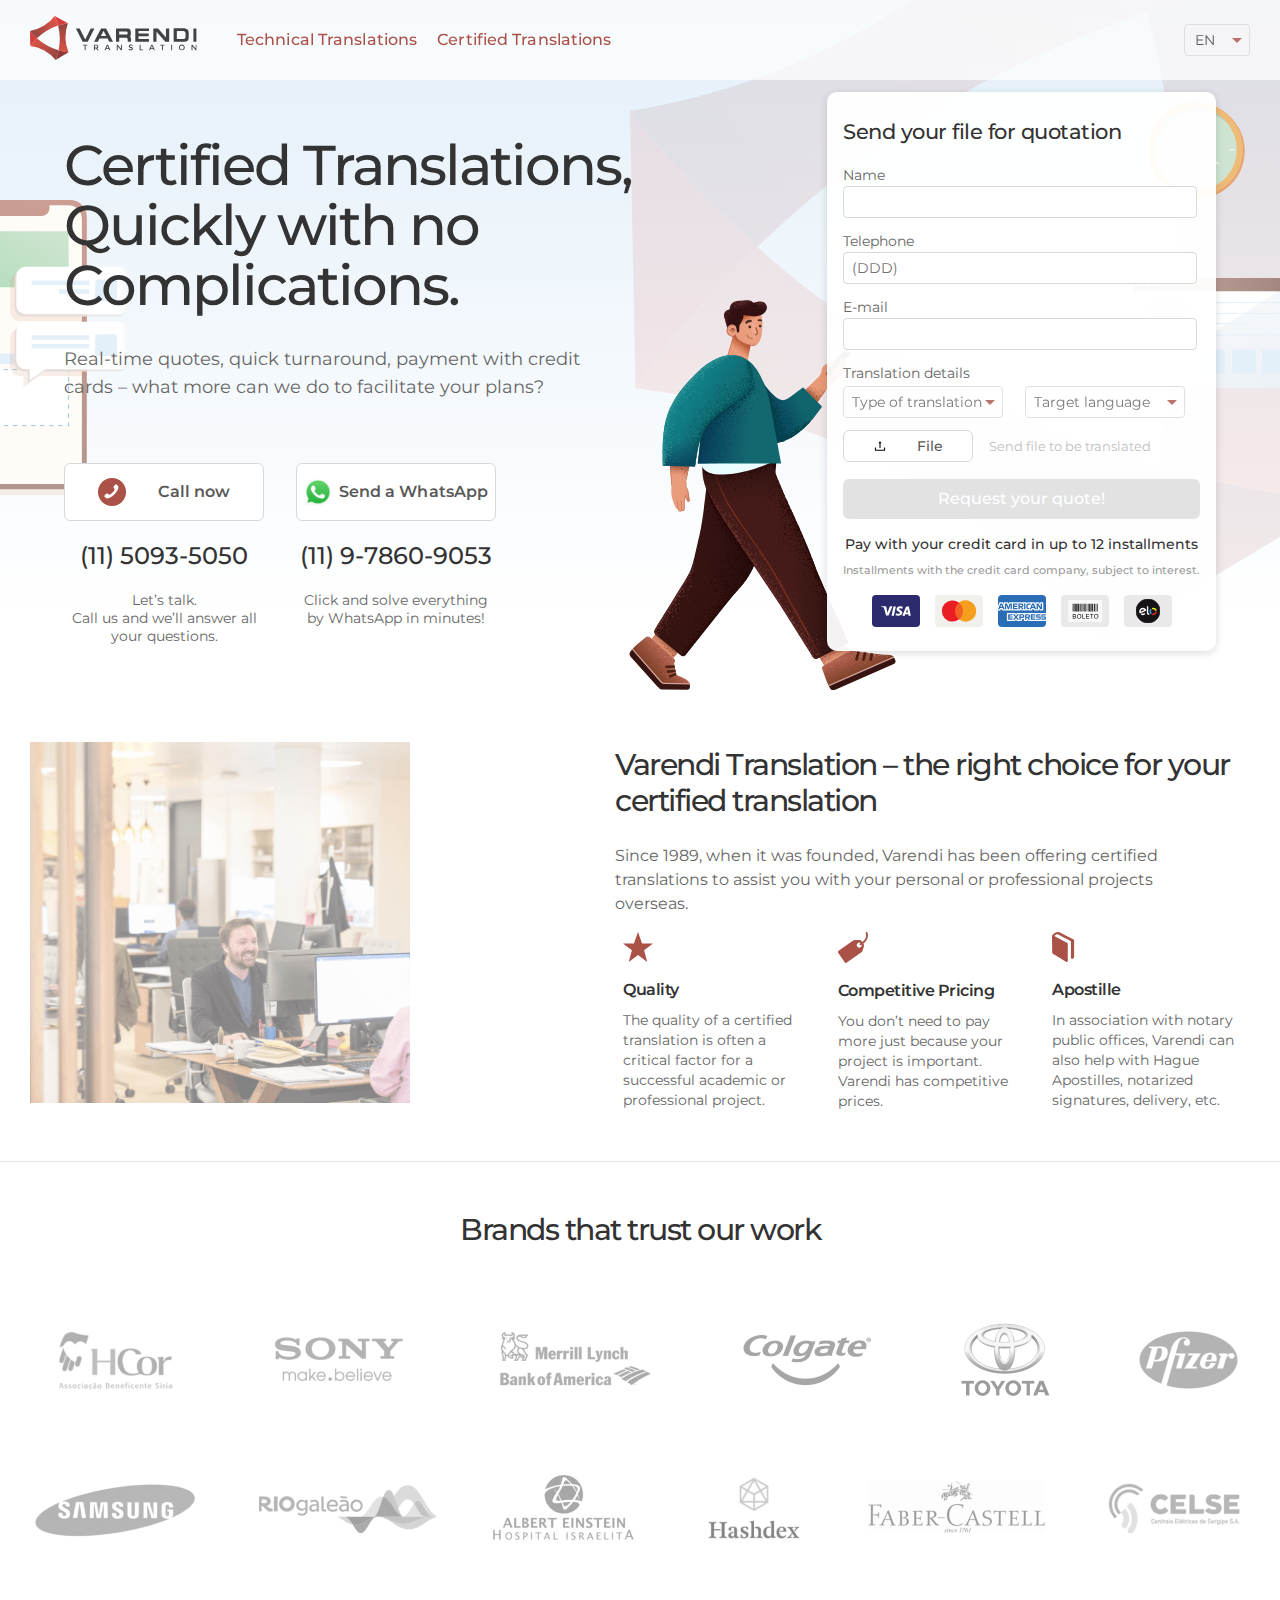
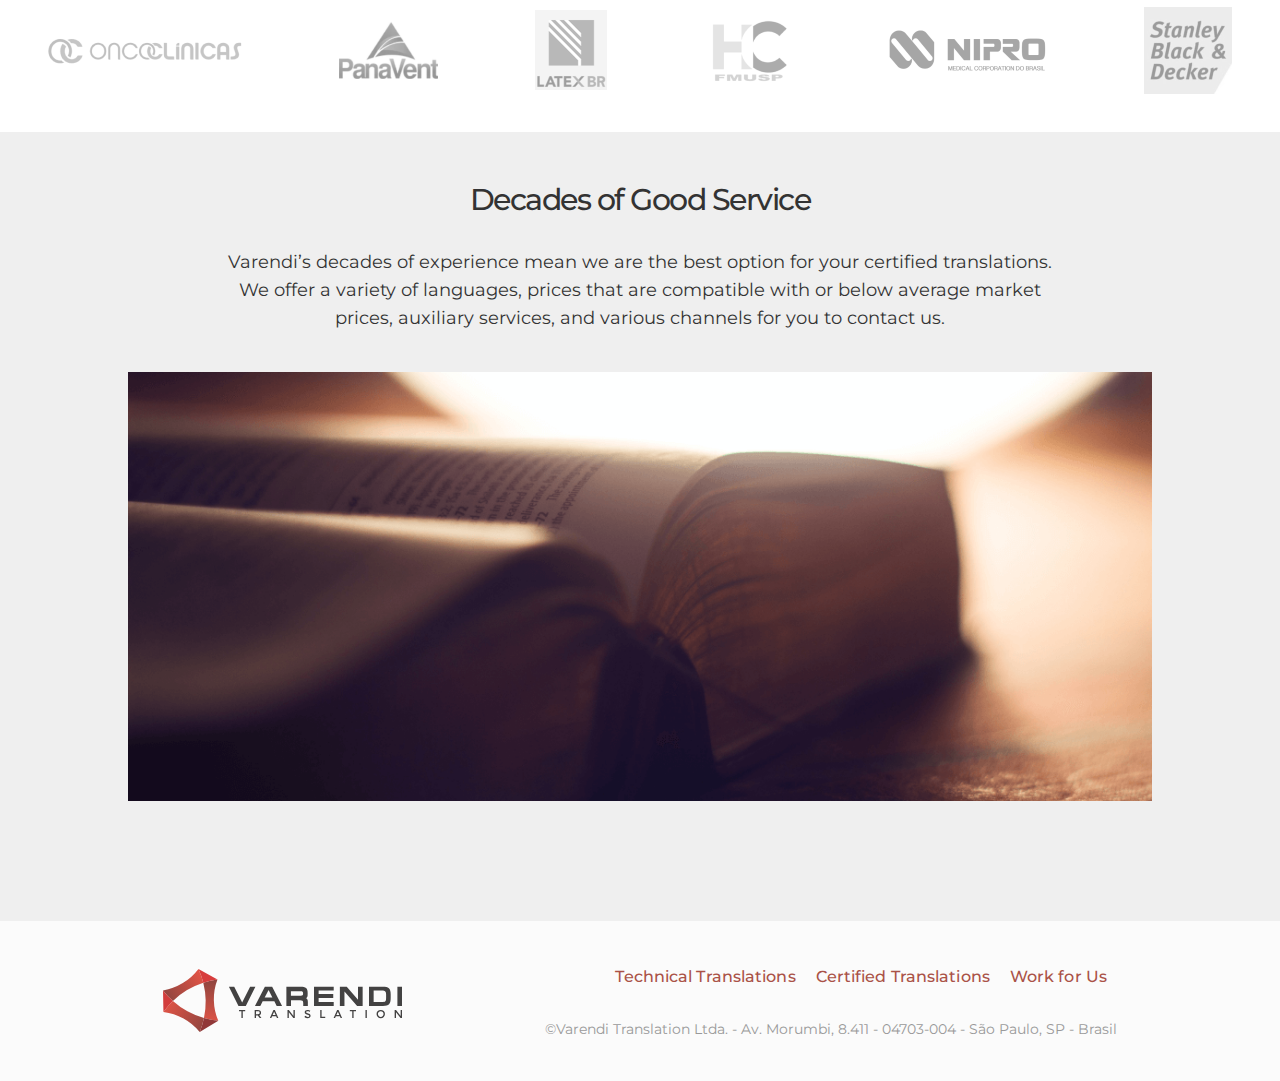
==== sworn-translation/index.html @ f50864aa "Formatando CSS" ====
<!DOCTYPE html>
<html lang="en">
    <head>
        <meta charSet="utf-8">
        <meta http-equiv="x-ua-compatible" content="ie=edge">
        <meta name="viewport" content="width=device-width, initial-scale=1, shrink-to-fit=no">
        <style data-href="/styles.2bc0dfb5232da75addcc.css"id="gatsby-global-css">@import url(https://fonts.googleapis.com/css2?family=Montserrat:wght@300;400;500;700&family=Raleway:wght@400;500&display=swap);

            .header {
                    height: 80px;
                    background-color: hsla(0, 0%, 100%, .7)
            }
    
            .header, .header-resized {
                    display: flex;
                    position: fixed;
                    top: 0;
                    width: 100%;
                    z-index: 10;
                    transition: .5s
            }
    
            .header-resized {
                    height: 60px;
                    background-color: hsla(0, 0%, 100%, .95)
            }
    
            .header--links-wrapper, .header--navigation-wrapper {
                    display: flex;
                    width: 100%;
                    align-items: center
            }
    
            .header--links-wrapper {
                    height: 100%
            }
    
            .header--links-wrapper .active {
                    line-height: 29px;
                    border-bottom: 4px solid #aa5247;
                    bottom: 0
            }
    
            .header--links-link, .header--links-link-mobile, .header--links-wrapper .active {
                    display: flex;
                    align-items: center;
                    font-family: Montserrat, Helvetica, sans-serif;
                    font-size: 16px;
                    font-weight: 500;
                    letter-spacing: .1px;
                    padding: 0 10px;
                    height: 100%;
                    position: relative;
                    color: #aa5247
            }
    
            .header--links-link, .header--links-link-mobile {
                    line-height: 24px
            }
    
            .header--logo-container {
                    margin: 30px
            }
    
            .header--logo-container img {
                    height: 63px
            }
    
            .header--logo-container-resized {
                    margin: 30px
            }
    
            .header--logo-container-resized img {
                    height: 53px
            }
    
            .header--mobile-bg {
                    display: none
            }
    
            .header--navigation-wrapper-open {
                    height: 100vh;
                    width: 100vw;
                    background: linear-gradient(0deg, #fff 1.41%, #e3eff9 100.37%)
            }
    
            .header--menu-wrapper {
                    display: flex;
                    justify-content: center;
                    align-items: center;
                    width: 100%
            }
    
            .header--mobile-menu-button {
                    position: absolute;
                    top: 12px;
                    left: 10px;
                    background: none;
                    color: inherit;
                    border: none;
                    padding: 0;
                    font: inherit;
                    cursor: pointer;
                    outline: inherit
            }
    
            .header--mobile-menu-button.header--mobile-menu-button-resized {
                    top: 6px
            }
    
            .header--language-selector {
                    background: #fff;
                    border: 1px solid #d9d9d9;
                    box-sizing: border-box;
                    border-radius: 4px;
                    height: 32px;
                    width: 66px;
                    position: absolute;
                    right: 30px;
                    -moz-appearance: none;
                    -webkit-appearance: none;
                    appearance: none;
                    background: transparent;
                    background-image: url("data:image/svg+xml;utf8,<svg fill='%23AA5247' height='24' viewBox='0 0 24 24' width='24' xmlns='http://www.w3.org/2000/svg'><path d='M7 10l5 5 5-5z'/><path d='M0 0h24v24H0z' fill='none'/></svg>");
                    background-repeat: no-repeat;
                    background-position-x: 100%;
                    background-position-y: 3px;
                    opacity: .8;
                    font-family: Montserrat;
                    font-style: normal;
                    font-weight: 400;
                    font-size: 14px;
                    line-height: 22px;
                    display: flex;
                    align-items: center;
                    color: #333;
                    padding: 0 10px
            }
    
            .header--language-selector-open {
                    display: none
            }
    
            @media (max-width:640px) {
                    .header {
                            background-color: hsla(0, 0%, 100%, 0)
                    }
    
                    .header--links-wrapper {
                            display: none
                    }
    
                    .header--mobile-bg-open {
                            position: absolute;
                            top: 0;
                            right: 0
                    }
    
                    .header--logo-container, .header--logo-container-resized {
                            display: flex;
                            justify-content: center;
                            padding: 8px 0;
                            width: 100%;
                            background-color: hsla(0, 0%, 100%, .5);
                            margin: 0
                    }
    
                    .header--mobile-burger, .header--mobile-cross-open {
                            display: inline
                    }
    
                    .header--mobile-burger-open, .header--mobile-cross {
                            display: none
                    }
    
                    .header--links-wrapper-open {
                            position: relative;
                            height: 36px;
                            margin-top: 24px
                    }
    
                    .header--links-wrapper-open .active {
                            font-family: Montserrat, Helvetica, sans-serif;
                            font-size: 16px;
                            font-weight: 500;
                            letter-spacing: .1px;
                            line-height: 29px;
                            height: 36px;
                            border-left: 4px solid #aa5247;
                            color: #aa5247;
                            display: flex;
                            align-items: center
                    }
    
                    .header--links-wrapper-open p {
                            padding: 0 30px;
                            margin: 0
                    }
    
                    .header--links-wrapper-open .header--links-link, .header--links-wrapper-open .header--links-link-mobile {
                            color: #333
                    }
            }
    
            @media (min-width:641px) {
                    .header--links-link-mobile, .header--mobile-burger, .header--mobile-cross {
                            display: none
                    }
            }
    
            .highlight {
                    display: flex;
                    justify-content: center
            }
    
            .highlight--wrapper {
                    display: flex;
                    width: 100%;
                    max-width: 1280px;
                    justify-content: space-between;
                    margin-top: 70px
            }
    
            .highlight--wrapper-img {
                    display: block;
                    margin-top: 50px;
                    max-width: 50%;
                    padding: 0 30px
            }
    
            .highlight--wrapper-img img {
                    max-width: 95%
            }
    
            .highlight--wrapper-content {
                    margin: 30px
            }
    
            .highlight--content-titles h2 {
                    font-family: Montserrat;
                    font-style: normal;
                    font-weight: 500;
                    font-size: 30px;
                    line-height: 36px;
                    letter-spacing: -1.5px;
                    color: #333;
                    max-width: 635px
            }
    
            .highlight--content-titles p {
                    font-family: Montserrat;
                    font-style: normal;
                    font-weight: 400;
                    font-size: 16px;
                    line-height: 24px;
                    color: #666;
                    max-width: 580px
            }
    
            .highlight--content-services {
                    display: flex;
                    justify-content: space-between;
                    max-width: 650px
            }
    
            @media (max-width:768px) {
                    .highlight--wrapper-img {
                            display: none
                    }
            }
    
            @media (max-width:640px) {
                    .highlight--wrapper {
                            display: block
                    }
    
                    .highlight--wrapper-img {
                            display: flex;
                            justify-content: center;
                            max-width: 100%
                    }
    
                    .highlight--content-services {
                            display: block
                    }
            }
    
            .showcase--wrapper {
                    border-top: 1px solid rgba(0, 0, 0, .1);
                    width: 100%;
                    height: 570px;
                    display: flex;
                    flex-direction: column;
                    margin-top: 20px
            }
    
            .showcase--title {
                    font-family: Montserrat;
                    font-style: normal;
                    font-weight: 500;
                    font-size: 30px;
                    line-height: 36px;
                    letter-spacing: -1.5px;
                    color: #333;
                    text-align: center;
                    margin-top: 50px
            }
    
            .showcase--logos {
                    display: flex
            }
    
            .showcase--logos, .showcase--logos-mobile {
                    margin-top: 32px;
                    flex-direction: column;
                    justify-content: space-evenly;
                    align-items: center
            }
    
            .showcase--logos-mobile {
                    display: none
            }
    
            .showcase--logos-col {
                    display: flex;
                    margin-bottom: 60px;
                    justify-content: space-around;
                    align-items: center;
                    filter: grayscale(100%);
                    width: 100%
            }
    
            @media (max-width:1024px) {
                    .showcase--wrapper {
                            height: 650px
                    }
    
                    .showcase--logos {
                            flex-direction: row;
                            display: none
                    }
    
                    .showcase--logos-mobile {
                            display: flex
                    }
    
                    .showcase--logos-col {
                            padding: 0 12px;
                            margin-bottom: 12px
                    }
    
                    .showcase--logos-col img {
                            max-width: 80px
                    }
            }
    
            .gallery--institutional-wrapper {
                    background: #efefef;
                    display: flex;
                    justify-content: center
            }
    
            .gallery--institutional-content {
                    max-width: 80%
            }
    
            .gallery--institutional-title {
                    font-weight: 500;
                    font-size: 30px;
                    line-height: 36px;
                    letter-spacing: -1.5px;
                    margin-top: 50px
            }
    
            .gallery--institutional-description, .gallery--institutional-title {
                    font-family: Montserrat;
                    font-style: normal;
                    color: #333;
                    text-align: center
            }
    
            .gallery--institutional-description {
                    font-weight: 400;
                    font-size: 18px;
                    line-height: 28px;
                    margin-top: 30px;
                    padding: 0 100px
            }
    
            .gallery--institutional-img {
                    display: block;
                    max-width: 100%;
                    max-height: 465px;
                    margin: 40px auto 120px
            }
    
            @media (max-width:1024px) {
                    .gallery--institutional-description {
                            margin-top: 40px;
                            padding: 0
                    }
    
                    .gallery--institutional-img {
                            margin-bottom: 16px
                    }
            }
    
            .footer {
                    width: 100%;
                    height: 160px;
                    background: #fbfbfb
            }
    
            .footer--wrapper {
                    margin: 0 20px;
                    justify-content: space-evenly;
                    align-items: center
            }
    
            .footer--logo-container, .footer--wrapper {
                    display: flex;
                    height: 100%
            }
    
            .footer--logo {
                    display: block;
                    margin: auto
            }
    
            .footer--navigation-wraper {
                    display: flex;
                    flex-direction: column;
                    justify-content: center
            }
    
            .footer--links-wrapper {
                    display: flex;
                    align-items: center;
                    justify-content: flex-end
            }
    
            .footer--links-link, .footer--links-wrapper [aria-current] {
                    font-family: Montserrat, Helvetica, sans-serif;
                    color: #aa5247;
                    font-size: 16px;
                    font-weight: 500;
                    letter-spacing: .1px;
                    line-height: 24px
            }
    
            .footer--links-link {
                    padding: 0 10px;
                    height: 100%;
                    position: relative
            }
    
            .footer--copyright {
                    font-family: Montserrat;
                    font-style: normal;
                    font-weight: 400;
                    font-size: 14px;
                    line-height: 20px;
                    text-align: right;
                    color: #999
            }
    
            @media (max-width:640px) {
                    .footer {
                            height: 500px
                    }
    
                    .footer--wrapper {
                            flex-direction: column
                    }
    
                    .footer--logo-container {
                            height: auto
                    }
    
                    .footer--navigation-wraper {
                            padding: 0 20px
                    }
    
                    .footer--links-wrapper {
                            flex-direction: column
                    }
    
                    .footer--copyright {
                            text-align: center
                    }
            }
    
            .footer-mobile--wrapper {
                    position: fixed;
                    width: 100%;
                    bottom: 0;
                    background: #fff;
                    box-shadow: 0 0 2px rgba(0, 0, 0, .14), 0 2px 2px rgba(0, 0, 0, .12), 0 1px 3px rgba(0, 0, 0, .2);
                    height: 56px;
                    z-index: 999
            }
    
            .footer-mobile--wrapper, .footer-mobile--wrapper a {
                    display: flex;
                    justify-content: space-around;
                    text-align: center
            }
    
            .footer-mobile--wrapper a {
                    margin: 8px 0;
                    flex-direction: column;
                    align-items: center;
                    text-decoration: none;
                    font-family: Montserrat;
                    font-style: normal;
                    font-weight: 600;
                    font-size: 12px;
                    line-height: 16px;
                    letter-spacing: .4px;
                    color: #595959
            }
    
            .footer-mobile--wrapper img {
                    height: 24px;
                    width: 24px
            }
    
            @media (min-width:641px) {
                    .footer-mobile--wrapper {
                            display: none
                    }
            }
    
            .workwithus--wrapper {
                    position: relative;
                    width: 100%;
                    height: 600px;
                    background-image: url(/static/trabalhe-conosco-bg-bc6484340a64c6ba9f3467515faa4061.png);
                    background-repeat: no-repeat;
                    background-size: cover
            }
    
            .workwithus--content {
                    position: absolute;
                    bottom: 50px;
                    left: 166px;
                    max-width: 650px
            }
    
            .workwithus--content h2 {
                    font-weight: 500;
                    font-size: 56px;
                    line-height: 60px;
                    letter-spacing: -1px
            }
    
            .workwithus--content h2, .workwithus--content p {
                    font-family: Montserrat;
                    font-style: normal;
                    color: #fff
            }
    
            .workwithus--content p {
                    max-width: 610px;
                    font-weight: 400;
                    font-size: 18px;
                    line-height: 28px
            }
    
            @media (max-width:900px) {
                    .workwithus--content {
                            bottom: 36px;
                            left: 30px
                    }
            }
    
            @media (max-width:640px) {
                    .workwithus--content {
                            bottom: 36px;
                            left: 0;
                            padding: 0 12px
                    }
            }
    
            .workwithus-form--wrapper {
                    max-width: 600px;
                    margin-left: 165px;
                    margin-top: 70px
            }
    
            @media (max-width:900px) {
                    .workwithus-form--wrapper {
                            margin: auto;
                            padding: 53px 16px
                    }
            }
    
            .workwithus-form--headline p {
                    font-family: Montserrat;
                    font-style: normal;
                    font-weight: 400;
                    font-size: 16px;
                    line-height: 24px;
                    color: #666
            }
    
            .workwithus-form--section {
                    margin-top: 80px
            }
    
            .workwithus-form--section h3 {
                    font-family: Montserrat;
                    font-style: normal;
                    font-weight: 500;
                    font-size: 30px;
                    line-height: 36px;
                    letter-spacing: -1.5px;
                    color: #333
            }
    
            .workwithus-form--section p {
                    font-family: Montserrat;
                    font-style: normal;
                    font-weight: 400;
                    font-size: 16px;
                    line-height: 24px;
                    color: #666
            }
    
            .workwithus-form--inputs-wrapper span {
                    font-family: Raleway;
                    font-style: normal;
                    font-weight: 400;
                    font-size: 14px;
                    line-height: 22px;
                    display: flex;
                    align-items: center;
                    color: #262626
            }
    
            .workwithus-form--inputs-wrapper input, .workwithus-form--inputs-wrapper select {
                    padding: 0 12px;
                    background: #fff;
                    border: 1px solid #d9d9d9;
                    box-sizing: border-box;
                    border-radius: 4px;
                    height: 32px;
                    font-family: Raleway;
                    font-style: normal;
                    font-weight: 400;
                    font-size: 14px;
                    line-height: 22px;
                    color: #595959
            }
    
            .workwithus-form--inputs-wrapper select {
                    margin: 10px 0;
                    -moz-appearance: none;
                    -webkit-appearance: none;
                    appearance: none;
                    background: transparent;
                    background-image: url("data:image/svg+xml;utf8,<svg fill='%23AA5247' height='24' viewBox='0 0 24 24' width='24' xmlns='http://www.w3.org/2000/svg'><path d='M7 10l5 5 5-5z'/><path d='M0 0h24v24H0z' fill='none'/></svg>");
                    background-repeat: no-repeat;
                    background-position-x: 100%;
                    background-position-y: 3px;
                    opacity: .8
            }
    
            .workwithus-form--inputs-wrapper button[type=submit] {
                    background-color: #182d45;
                    border-radius: 6px;
                    cursor: pointer;
                    text-align: center;
                    width: 100%;
                    height: 40px;
                    margin: 85px 0;
                    border: 0;
                    font-family: Montserrat;
                    font-style: normal;
                    font-weight: 500;
                    font-size: 16px;
                    line-height: 24px;
                    color: #fff;
                    background: #3f6fb3;
                    max-width: 354px
            }
    
            .workwithus-form--inputs-wrapper button[type=submit]:disabled {
                    cursor: default;
                    background: #e2e2e2
            }
    
            .workwithus-form--inputs-wrapper button[type=submit].-success {
                    background-color: green
            }
    
            .workwithus-form--inputs-group {
                    margin-top: 20px;
                    display: flex
            }
    
            .workwithus-form--input-wrapper {
                    display: flex;
                    flex-direction: column;
                    width: 100%
            }
    
            .workwithus-form--input-wrapper div {
                    font-family: Montserrat;
                    font-style: normal;
                    font-weight: 600;
                    font-size: 14px;
                    line-height: 22px;
                    color: #f5222d
            }
    
            .workwithus-form--input-checkbox, .workwithus-form--input-radio {
                    display: flex
            }
    
            .workwithus-form--input-checkbox label, .workwithus-form--input-radio label {
                    display: flex;
                    align-items: center
            }
    
            .workwithus-form--input-checkbox span, .workwithus-form--input-radio span {
                    font-family: Raleway;
                    font-style: normal;
                    font-weight: 400;
                    font-size: 14px;
                    line-height: 22px;
                    color: #595959;
                    margin: 0 8px
            }
    
            .workwithus-form--divider {
                    border: 1px solid rgba(0, 0, 0, .3);
                    margin: 20px 0
            }
    
            .workwithus-form--success {
                    margin-top: 70px;
                    margin-bottom: 215px
            }
    
            .workwithus-form--success h3 {
                    font-family: Montserrat;
                    font-style: normal;
                    font-weight: 500;
                    font-size: 30px;
                    line-height: 36px;
                    letter-spacing: -1.5px;
                    color: #333
            }
    
            .workwithus-form--success p {
                    font-family: Montserrat;
                    font-style: normal;
                    font-weight: 400;
                    font-size: 16px;
                    line-height: 24px;
                    color: #666
            }
    
            body {
                    width: 100vw;
                    margin: 0;
                    font-family: Montserrat, sans-serif
            }
    
            a, a:active, a:focus, a:hover {
                    text-decoration: none
            }
    
            .highlight--item-wrapper {
                    max-width: 190px;
                    margin: 0 8px
            }
    
            .highlight--item-icon {
                    margin-bottom: 12px
            }
    
            .highlight--item-title {
                    font-family: Montserrat;
                    font-style: normal;
                    font-weight: 600;
                    font-size: 16px;
                    line-height: 24px;
                    letter-spacing: -.5px;
                    color: #333;
                    margin-bottom: 8px
            }
    
            .highlight--item-description {
                    font-family: Montserrat;
                    font-style: normal;
                    font-weight: 400;
                    font-size: 14px;
                    line-height: 20px;
                    color: #666
            }
    
            @media (max-width:640px) {
                    .highlight--item-wrapper {
                            max-width: 100%;
                            margin: 0 0 43px
                    }
            }
    
            .contactbox--wrapper {
                    max-width: 200px
            }
    
            .contactbox--wrapper-cta {
                    display: flex;
                    justify-content: space-evenly;
                    align-items: center;
                    background: #fff;
                    border: 1px solid #d9d9d9;
                    box-sizing: border-box;
                    border-radius: 6px
            }
    
            .contactbox--wrapper-cta img {
                    width: 28px;
                    height: 28px
            }
    
            .contactbox--wrapper-cta p {
                    font-weight: 600;
                    font-size: 16px;
                    line-height: 24px;
                    display: flex;
                    align-items: center;
                    letter-spacing: .1px;
                    color: #595959
            }
    
            .contactbox--contact, .contactbox--wrapper-cta p {
                    font-family: Montserrat;
                    font-style: normal;
                    text-align: center
            }
    
            .contactbox--contact {
                    font-weight: 500;
                    font-size: 24px;
                    line-height: 22px;
                    color: #333
            }
    
            .contactbox--description {
                    font-family: Montserrat;
                    font-style: normal;
                    font-weight: 400;
                    font-size: 14px;
                    line-height: 18px;
                    text-align: center;
                    color: #666
            }
    
            .contactbox--description p {
                    margin: 0
            }
    
            @media (max-width:768px) {
                    .contactbox--wrapper-cta {
                            padding: 8px
                    }
    
                    .contactbox--wrapper-cta img, .contactbox--wrapper-cta p {
                            padding: 0 5px
                    }
            }
    
            .payment-info--wrapper {
                    display: flex;
                    flex-direction: column;
                    justify-content: center;
                    align-items: center;
                    margin-top: 16px
            }
    
            .payment-info--wrapper p {
                    font-size: 14px;
                    color: #333;
                    margin: 0
            }
    
            .payment-info--wrapper p, .payment-info--wrapper span {
                    font-family: Montserrat;
                    font-style: normal;
                    font-weight: 500;
                    line-height: 18px;
                    text-align: center
            }
    
            .payment-info--wrapper span {
                    font-size: 11px;
                    color: #999;
                    margin-top: 8px
            }
    
            .payment-info--cards {
                    margin-top: 16px;
                    display: flex;
                    justify-content: space-evenly;
                    width: 100%;
                    max-width: 330px
            }
    
            .contact-form--wrapper {
                    display: flex;
                    flex-direction: column;
                    align-items: flex-start;
                    padding: 24px 16px;
                    background: hsla(0, 0%, 100%, .95);
                    box-shadow: 0 2px 8px rgba(0, 0, 0, .15);
                    border-radius: 10px
            }
    
            .contact-form--title {
                    font-family: Montserrat;
                    font-style: normal;
                    font-weight: 500;
                    font-size: 21px;
                    line-height: 32px;
                    text-align: center;
                    letter-spacing: -.5px;
                    color: #333;
                    margin: 0 0 4px
            }
    
            .contact-form--inputs-wrapper {
                    margin: 0;
                    width: 100%
            }
    
            .contact-form--inputs-wrapper input, .contact-form--inputs-wrapper select {
                    padding: 0 8px;
                    height: 32px;
                    background: #fff;
                    border: 1px solid #d9d9d9;
                    box-sizing: border-box;
                    border-radius: 4px;
                    font-family: Montserrat;
                    font-style: normal;
                    font-weight: 400;
                    font-size: 14px;
                    line-height: 22px;
                    color: #595959;
                    max-width: 354px
            }
    
            .contact-form--inputs-wrapper select {
                    -moz-appearance: none;
                    -webkit-appearance: none;
                    appearance: none;
                    background: transparent;
                    background-image: url("data:image/svg+xml;utf8,<svg fill='%23AA5247' height='24' viewBox='0 0 24 24' width='24' xmlns='http://www.w3.org/2000/svg'><path d='M7 10l5 5 5-5z'/><path d='M0 0h24v24H0z' fill='none'/></svg>");
                    background-repeat: no-repeat;
                    background-position-x: 100%;
                    background-position-y: 3px;
                    opacity: .8;
                    max-width: 160px
            }
    
            .contact-form--inputs-wrapper button[type=submit] {
                    background-color: #182d45;
                    border-radius: 6px;
                    cursor: pointer;
                    text-align: center;
                    width: 100%;
                    height: 40px;
                    margin-top: 5px;
                    border: 0;
                    font-family: Montserrat;
                    font-style: normal;
                    font-weight: 500;
                    font-size: 16px;
                    line-height: 24px;
                    color: #fff;
                    background: #3f6fb3
            }
    
            .contact-form--inputs-wrapper button[type=submit]:disabled {
                    cursor: default;
                    background: #e2e2e2
            }
    
            .contact-form--inputs-wrapper button[type=submit].-success {
                    background-color: green
            }
    
            .contact-form--input-wrapper {
                    width: 100%
            }
    
            .contact-form--input-wrapper+.contact-form--input-wrapper {
                    margin-left: 6px
            }
    
            .contact-form--input-wrapper input, .contact-form--input-wrapper select {
                    width: 100%
            }
    
            .contact-form--input-wrapper div {
                    font-weight: 600;
                    color: #f5222d
            }
    
            .contact-form--input-wrapper div, .contact-form--input-wrapper span {
                    font-family: Montserrat;
                    font-style: normal;
                    font-size: 14px;
                    line-height: 22px
            }
    
            .contact-form--input-wrapper span {
                    font-weight: 400;
                    display: flex;
                    align-items: center;
                    color: #666
            }
    
            .contact-form--inputs-group {
                    margin-top: 12px;
                    display: flex
            }
    
            .contact-form--inputs-group.-files {
                    flex-direction: column
            }
    
            .contact-form--inputs-group-files {
                    margin-top: 12px
            }
    
            .contact-form--inputs-group-details {
                    display: flex;
                    margin-top: 2px
            }
    
            .contact-form--uploaded-image-wrapper {
                    display: flex;
                    font-family: Montserrat;
                    font-style: normal;
                    font-weight: 400;
                    font-size: 14px;
                    line-height: 22px;
                    color: #3f6fb3
            }
    
            .contact-form--uploaded-image-wrapper span {
                    margin-left: 10px
            }
    
            .contact-form--upload-file-wrapper {
                    display: flex;
                    width: 100%;
                    margin: 12px 0
            }
    
            .contact-form--upload-file-wrapper p {
                    margin: 0 16px;
                    font-family: Montserrat;
                    font-style: normal;
                    font-weight: 400;
                    font-size: 13px;
                    line-height: 22px;
                    display: flex;
                    align-items: center;
                    color: #bfbfbf
            }
    
            .contact-form--upload-file-wrapper span {
                    font-family: Montserrat;
                    font-style: normal;
                    font-weight: 500;
                    font-size: 14px;
                    line-height: 22px;
                    color: #595959
            }
    
            .contact-form--upload-file-button {
                    background: #fff;
                    border: 1px solid #d9d9d9;
                    box-sizing: border-box;
                    border-radius: 6px;
                    height: 32px;
                    min-width: 130px;
                    display: inline-flex;
                    justify-content: space-evenly;
                    align-items: center;
                    text-align: center
            }
    
            .contact-form--upload-file-button input {
                    display: none
            }
    
            .contact-form--upload-file-button-extended {
                    background: #fff;
                    border: 1px solid #d9d9d9;
                    box-sizing: border-box;
                    border-radius: 6px;
                    height: 32px;
                    min-width: 218px;
                    display: inline-flex;
                    justify-content: space-evenly;
                    align-items: center;
                    text-align: center
            }
    
            .contact-form--upload-file-button-extended input {
                    display: none
            }
    
            .contact-form--upload-error-message {
                    font-weight: 600;
                    color: #f5222d
            }
    
            .contact-form--input-details, .contact-form--upload-error-message {
                    font-family: Montserrat;
                    font-style: normal;
                    font-size: 14px;
                    line-height: 22px
            }
    
            .contact-form--input-details {
                    font-weight: 400;
                    color: #666;
                    margin-top: 12px;
                    display: inline-block
            }
    
            .contact-form--payment-wrapper {
                    display: flex;
                    flex-direction: column;
                    justify-content: center;
                    align-items: center;
                    margin-top: 16px
            }
    
            .contact-form--payment-wrapper p {
                    font-size: 14px;
                    color: #333;
                    margin: 0
            }
    
            .contact-form--payment-wrapper p, .contact-form--payment-wrapper span {
                    font-family: Montserrat;
                    font-style: normal;
                    font-weight: 500;
                    line-height: 18px;
                    text-align: center
            }
    
            .contact-form--payment-wrapper span {
                    font-size: 11px;
                    color: #999;
                    margin-top: 8px
            }
    
            .contact-form--payment-cards {
                    margin-top: 16px;
                    display: flex;
                    justify-content: space-evenly;
                    width: 100%;
                    max-width: 330px
            }
    
            .contact-form--success-wrapper {
                    max-width: 354px;
                    width: 100%;
                    flex-direction: column;
                    display: flex;
                    justify-content: center;
                    align-items: center
            }
    
            .contact-form--success-wrapper span {
                    font-weight: 500;
                    font-size: 24px;
                    line-height: 32px;
                    letter-spacing: -.5px
            }
    
            .contact-form--success-wrapper p, .contact-form--success-wrapper span {
                    font-family: Montserrat;
                    font-style: normal;
                    text-align: center;
                    color: #333
            }
    
            .contact-form--success-wrapper p {
                    font-weight: 400;
                    font-size: 18px;
                    line-height: 28px
            }
    
            .contact-form--success-btn {
                    background: #3f6fb3;
                    border-radius: 6px;
                    cursor: pointer;
                    display: flex;
                    justify-content: center;
                    align-items: center;
                    height: 40px;
                    max-width: 354px;
                    width: 100%
            }
    
            .contact-form--success-btn span {
                    font-family: Montserrat;
                    font-style: normal;
                    font-weight: 500;
                    font-size: 16px;
                    line-height: 24px;
                    display: flex;
                    align-items: center;
                    text-align: center;
                    color: #fff
            }
    
            .main--wrapper {
                    position: relative;
                    height: 622px;
                    background: linear-gradient(0deg, #fff 1.41%, #e3eff9 100.37%);
                    display: flex;
                    justify-content: center
            }
    
            .main--background-right {
                    position: absolute;
                    right: 0
            }
    
            .main--background-left {
                    position: absolute;
                    left: 0;
                    top: 200px
            }
    
            .main--background-person {
                    position: absolute;
                    top: 300px;
                    right: 35%
            }
    
            .main--wrapper-content {
                    display: flex;
                    justify-content: space-between;
                    align-items: center;
                    z-index: 1;
                    margin-top: 120px;
                    max-width: 1280px;
                    width: 90%
            }
    
            .main--content-form {
                    z-index: 1
            }
    
            .main--content-headlines h1 {
                    font-family: Montserrat;
                    font-style: normal;
                    font-weight: 500;
                    font-size: 56px;
                    line-height: 60px;
                    letter-spacing: -2px;
                    color: #333;
                    max-width: 696px;
                    margin-bottom: 30px
            }
    
            .main--content-headlines h2 {
                    font-family: Montserrat;
                    font-style: normal;
                    font-weight: 400;
                    font-size: 18px;
                    line-height: 28px;
                    color: #666;
                    max-width: 560px;
                    margin-bottom: 62px
            }
    
            .main--contactbox-wrapper {
                    display: flex
            }
    
            .main--contactbox-item {
                    margin-right: 32px
            }
    
            @media (max-width:640px) {
                    .main--wrapper {
                            display: none
                    }
            }
    
            @media (max-width:1024px) {
                    .main--background-person {
                            display: none
                    }
    
                    .main--wrapper-content {
                            margin-top: 170px
                    }
            }
    
            @media (max-width:1440px) {
                    .main--background-person {
                            right: 25%
                    }
            }
    
            @media (max-width:1680px) {
                    .main--background-person {
                            right: 30%
                    }
            }
    
            .main-mobile--wrapper {
                    position: relative;
                    height: 930px;
                    background: linear-gradient(0deg, #fff 1.41%, #e3eff9 100.37%);
                    display: flex;
                    justify-content: center
            }
    
            .main-mobile--background-top {
                    position: absolute;
                    right: 0;
                    top: 0
            }
    
            .main-mobile--background-bottom {
                    position: absolute;
                    right: 0;
                    bottom: 0
            }
    
            .main-mobile--background-person {
                    position: absolute;
                    right: 120px;
                    bottom: 0
            }
    
            .main-mobile---juramentada-background-bottom {
                    position: absolute;
                    right: 20px;
                    bottom: 125px
            }
    
            .main-mobile--wrapper-content {
                    display: flex;
                    flex-direction: column;
                    align-items: center;
                    z-index: 1;
                    margin-top: 160px;
                    max-width: 1280px;
                    width: 90%
            }
    
            .main-mobile--content-form {
                    z-index: 1
            }
    
            .main-mobile--content-headlines {
                    text-align: center
            }
    
            .main-mobile--content-headlines h1 {
                    font-family: Montserrat;
                    font-style: normal;
                    font-weight: 500;
                    font-size: 29px;
                    line-height: 38px;
                    text-align: center;
                    letter-spacing: -.4px;
                    color: #000;
                    max-width: 667px
            }
    
            .main-mobile--content-headlines h2 {
                    font-family: Montserrat;
                    font-style: normal;
                    font-weight: 400;
                    font-size: 16px;
                    line-height: 26px;
                    text-align: center;
                    color: #666;
                    max-width: 540px
            }
    
            @media (min-width:641px) {
                    .main-mobile--wrapper {
                            display: none
                    }
            }
    
            </style>        <meta name="generator" content="Gatsby 2.31.1">
        <title data-react-helmet="true">Varendi Translation - Certified Translations</title>
        <meta data-react-helmet="true" name="description" content="Have Varendi do your Certified Translation. Sworn Translators who meet your needs quickly and efficiently. Online service, with no red tape!">
        <meta data-react-helmet="true" property="og:title" content="Certified Translations">
        <meta data-react-helmet="true" property="og:description" content="Have Varendi do your Certified Translation. Sworn Translators who meet your needs quickly and efficiently. Online service, with no red tape!">
        <meta data-react-helmet="true" property="og:type" content="website">
        <meta data-react-helmet="true" name="twitter:card" content="summary">
        <meta data-react-helmet="true" name="twitter:creator" content="@esdrarios">
        <meta data-react-helmet="true" name="twitter:title" content="Certified Translations">
        <meta data-react-helmet="true" name="twitter:description" content="Have Varendi do your Certified Translation. Sworn Translators who meet your needs quickly and efficiently. Online service, with no red tape!">
        <script>window.dataLayer = window.dataLayer || [];window.dataLayer.push({"platform":"gatsby"}); (function(w,d,s,l,i){w[l]=w[l]||[];w[l].push({'gtm.start': new Date().getTime(),event:'gtm.js'});var f=d.getElementsByTagName(s)[0], j=d.createElement(s),dl=l!='dataLayer'?'&l='+l:'';j.async=true;j.src= 'https://www.googletagmanager.com/gtm.js?id='+i+dl+'';f.parentNode.insertBefore(j,f); })(window,document,'script','dataLayer', 'GTM-5JR4WFK');</script>
        <link rel="icon" href="/favicon-32x32.png?v=31011216894ee545e75e580c2472e3b8" type="image/png">
        <link rel="manifest" href="/manifest.webmanifest" crossorigin="anonymous">
        <link rel="apple-touch-icon" sizes="48x48" href="/icons/icon-48x48.png?v=31011216894ee545e75e580c2472e3b8">
        <link rel="apple-touch-icon" sizes="72x72" href="/icons/icon-72x72.png?v=31011216894ee545e75e580c2472e3b8">
        <link rel="apple-touch-icon" sizes="96x96" href="/icons/icon-96x96.png?v=31011216894ee545e75e580c2472e3b8">
        <link rel="apple-touch-icon" sizes="144x144" href="/icons/icon-144x144.png?v=31011216894ee545e75e580c2472e3b8">
        <link rel="apple-touch-icon" sizes="192x192" href="/icons/icon-192x192.png?v=31011216894ee545e75e580c2472e3b8">
        <link rel="apple-touch-icon" sizes="256x256" href="/icons/icon-256x256.png?v=31011216894ee545e75e580c2472e3b8">
        <link rel="apple-touch-icon" sizes="384x384" href="/icons/icon-384x384.png?v=31011216894ee545e75e580c2472e3b8">
        <link rel="apple-touch-icon" sizes="512x512" href="/icons/icon-512x512.png?v=31011216894ee545e75e580c2472e3b8">
        <link as="script" rel="preload" href="/webpack-runtime-7ca78de364a1c58788ba.js">
        <link as="script" rel="preload" href="/framework-2d6b7d2e2be378715b78.js">
        <link as="script" rel="preload" href="/app-0d2729f250d84f1dfbbd.js">
        <link as="script" rel="preload" href="/styles-e9d24b1846c7d6eb9685.js">
        <link as="script" rel="preload" href="/0d6c544b715898c74cd8f9226c67030cc223b778-e3ff32529e3a2c627f0f.js">
        <link as="script" rel="preload" href="/0a7ee8b1b92387e9104bbc505532c13426deba43-d3db2acc943c95d2becf.js">
        <link as="script" rel="preload" href="/29ae5a825223a2733de652aeff16ac815ca5cfed-604125a8a400b11a6636.js">
        <link as="script" rel="preload" href="/component---src-pages-sworn-translation-js-50099bc31e430ea8b83c.js">
        <link
            as="fetch"
            rel="preload"
            href="/page-data/sworn-translation/page-data.json"
            crossorigin="anonymous"
        >
        <link
            as="fetch"
            rel="preload"
            href="/page-data/sq/d/2154102055.json"
            crossorigin="anonymous"
        >
        <link
            as="fetch"
            rel="preload"
            href="/page-data/sq/d/63159454.json"
            crossorigin="anonymous"
        >
        <link
            as="fetch"
            rel="preload"
            href="/page-data/sq/d/777748328.json"
            crossorigin="anonymous"
        >
        <link
            as="fetch"
            rel="preload"
            href="/page-data/app-data.json"
            crossorigin="anonymous"
        >
    </head>
    <body>
        <noscript>
            <iframe
                src="https://www.googletagmanager.com/ns.html?id=GTM-5JR4WFK"
                height="0"
                width="0"
                style="display: none; visibility: hidden"
                aria-hidden="true"
            ></iframe>
        </noscript>
        <div id="___gatsby">
            <div style="outline:none" tabindex="-1" id="gatsby-focus-wrapper">
                <div>
                    <header class="header">
                        <nav class="header--navigation-wrapper">
                            <svg
                                width="260"
                                height="353"
                                fill="none"
                                xmlns="http://www.w3.org/2000/svg"
                                class="header--mobile-bg"
                            >
                                <g opacity="0.1">
                                    <path
                                        fill-rule="evenodd"
                                        clip-rule="evenodd"
                                        d="M239.102 352.781c-28.425-34.982-63.779-65.252-105.557-88.388-41.782-23.14-86.136-37.011-130.761-42.483 18.093-25.689 38.778-49.813 61.726-72.163 28.402 25.559 59.976 48.422 94.801 67.707 34.824 19.287 70.925 33.901 107.603 44.381-6.567 31.422-15.842 61.865-27.812 90.946z"
                                        fill="url(#menu-mobile-bg_svg__paint0_linear)"
                                    ></path>
                                    <path
                                        fill-rule="evenodd"
                                        clip-rule="evenodd"
                                        d="M2.784 221.91L0 80.081 2.784 221.91zm61.726-72.163C40.7 128.323 19.087 105.035 0 80.081c44.376-7.235 88.151-22.85 128.992-47.623 40.84-24.774 74.977-56.419 102.008-92.5L354.68 8.454 231-60.041c13.102 28.584 23.563 58.637 31.36 89.773-36.24 11.926-71.74 27.958-105.781 48.606-34.041 20.648-64.693 44.745-92.07 71.409z"
                                        fill="url(#menu-mobile-bg_svg__paint1_linear)"
                                    ></path>
                                    <path
                                        fill-rule="evenodd"
                                        clip-rule="evenodd"
                                        d="M2.784 221.91L0 80.081c19.087 24.954 40.701 48.242 64.51 69.666-22.948 22.35-43.633 46.474-61.726 72.163z"
                                        fill="#D23D3C"
                                    ></path>
                                    <path d="M239.101 352.782l120.897-73.336c-31.196-2.895-62.34-8.824-93.084-17.611 7.838-37.484 11.764-76.38 10.979-116.313-.784-39.935-6.234-78.644-15.533-115.79 30.374-9.996 61.26-17.153 92.32-21.278-15.948 42.216-24.373 88.1-23.432 136.012.941 47.911 11.157 93.427 28.752 134.98l-120.899 73.336z" fill="url(#menu-mobile-bg_svg__paint2_linear)"></path>
                                    <path d="M239.101 352.782c11.97-29.081 21.245-59.525 27.813-90.947 30.744 8.787 61.888 14.716 93.084 17.611l-120.897 73.336z" fill="#913838"></path>
                                    <path d="M262.361 29.732C254.564-1.404 244.103-31.457 231-60.04L354.681 8.454c-31.06 4.125-61.946 11.282-92.32 21.278z" fill="#D73D3D"></path>
                                </g>
                                <defs>
                                    <linearGradient
                                        id="menu-mobile-bg_svg__paint0_linear"
                                        x1="-14.282"
                                        y1="126.934"
                                        x2="319.399"
                                        y2="336.108"
                                        gradientUnits="userSpaceOnUse"
                                    >
                                        <stop stop-color="#EE5647"></stop>
                                        <stop offset="1" stop-color="#84433E"></stop>
                                    </linearGradient>
                                    <linearGradient
                                        id="menu-mobile-bg_svg__paint1_linear"
                                        x1="291"
                                        y1="-34.364"
                                        x2="-1.674"
                                        y2="166.34"
                                        gradientUnits="userSpaceOnUse"
                                    >
                                        <stop stop-color="#EE5647"></stop>
                                        <stop offset="1" stop-color="#84433E"></stop>
                                    </linearGradient>
                                    <linearGradient
                                        id="menu-mobile-bg_svg__paint2_linear"
                                        x1="300.825"
                                        y1="346.584"
                                        x2="291.813"
                                        y2="-30.303"
                                        gradientUnits="userSpaceOnUse"
                                    >
                                        <stop stop-color="#EE5647"></stop>
                                        <stop offset="1" stop-color="#84433E"></stop>
                                    </linearGradient>
                                </defs>
                            </svg>
                            <div class="header--mobile-menu-button">
                                <button class="header--mobile-menu-button">
                                    <svg
                                        width="32"
                                        height="32"
                                        fill="none"
                                        xmlns="http://www.w3.org/2000/svg"
                                        class="header--mobile-burger"
                                    >
                                        <path
                                            fill-rule="evenodd"
                                            clip-rule="evenodd"
                                            d="M6 9h20v2H6V9zm0 6h20v2H6v-2zm20 6H6v2h20v-2z"
                                            fill="#AA5247"
                                        ></path>
                                    </svg>
                                    <svg
                                        width="32"
                                        height="32"
                                        fill="none"
                                        xmlns="http://www.w3.org/2000/svg"
                                        class="header--mobile-cross"
                                    >
                                        <path
                                            fill-rule="evenodd"
                                            clip-rule="evenodd"
                                            d="M16 14.586L9.636 8.222 8.222 9.636 14.586 16l-6.364 6.364 1.414 1.414L16 17.414l6.364 6.364 1.414-1.414L17.414 16l6.364-6.364-1.414-1.414L16 14.586z"
                                            fill="#AA5247"
                                        ></path>
                                    </svg>
                                    <path d="M0 3h20v2H0V3zm0 6h20v2H0V9zm0 6h20v2H0v-2z"></path>
                                </button>
                            </div>
                            <div class="header--logo-container">
                                <a href="/">
                                    <svg
                                        width="167"
                                        height="44"
                                        fill="none"
                                        xmlns="http://www.w3.org/2000/svg"
                                    >
                                        <g clip-path="url(#varendiHeader_svg__clip0)">
                                            <path d="M55.196 23.472l5.545-11.091h3.671l-6.685 13.41h-5.1L45.94 12.38h3.71l5.545 11.091zM73.532 14.893l-2.647 4.985h5.352l-2.55-4.985h-.155zm2.57-2.512l6.918 13.41H79.25l-1.623-3.227h-8.135l-1.642 3.227h-3.748l6.917-13.41h5.082zM97.646 16.98c0-.528-.116-.892-.348-1.092-.232-.2-.65-.3-1.255-.3h-6.86v3.015h6.936c.567 0 .964-.1 1.19-.3.224-.2.337-.55.337-1.053v-.27zm3.343 8.81h-3.227v-2.086c0-.657-.177-1.14-.531-1.449-.354-.31-.905-.464-1.652-.464H89.24v4h-3.227V12.38h9.951c.863 0 1.603.078 2.222.232.618.155 1.127.402 1.526.744.4.341.69.786.87 1.333.181.548.271 1.208.271 1.98v.928c0 .76-.071 1.36-.213 1.797-.141.438-.425.792-.85 1.063.374.142.667.402.879.782.212.38.319.97.319 1.768v2.783zM119.016 12.38v2.668h-10.511v2.472h10.182v2.687h-10.182v2.898h10.511v2.686h-13.719V12.38h13.719zM128.097 12.38l7.864 9.18v-9.18h3.227v13.41h-3.845l-8.83-10.028v10.029h-3.208V12.38h4.792zM154.075 22.96c.381-.097.68-.258.899-.483.219-.225.367-.528.444-.908.078-.38.117-.86.117-1.44v-2.242c0-.514-.042-.955-.126-1.323-.084-.367-.238-.663-.464-.889-.225-.225-.524-.389-.898-.492-.374-.103-.851-.155-1.43-.155h-5.758v8.077h5.758c.592 0 1.079-.049 1.458-.145zm1.682-10.327c.715.18 1.294.479 1.738.898.445.418.764.97.957 1.652.194.683.29 1.52.29 2.512v2.589c0 1.07-.087 1.957-.261 2.666-.173.71-.467 1.273-.879 1.691-.413.418-.963.715-1.652.889-.689.173-1.543.26-2.56.26h-9.758V12.363h9.487c1.044 0 1.923.09 2.638.27zM163.418 12.38h3.207v13.41h-3.207V12.38zM55.619 29.572v4.71h-.94v-4.71h-1.69v-.861h4.32v.86h-1.69zM67.104 31.31c.191-.166.287-.43.287-.794 0-.364-.098-.614-.295-.75-.196-.135-.547-.202-1.052-.202h-1.196v1.992h1.173c.53 0 .892-.082 1.083-.247zm1.252-.79c0 .92-.401 1.499-1.204 1.738l1.459 2.024h-1.196l-1.33-1.872h-1.237v1.872h-.94v-5.571h2.072c.851 0 1.46.143 1.826.43.366.287.55.747.55 1.38zM78.486 32.146l-1.012-2.296-1.012 2.296h2.024zm-2.407.869l-.557 1.267h-1.005l2.455-5.571h1.004l2.455 5.571h-1.004l-.558-1.267h-2.79zM90.96 28.71h.941v5.572h-1.02l-3.157-4.065v4.065h-.94v-5.571h.94l3.236 4.16v-4.16zM100.711 29.444c-.273 0-.497.056-.673.167a.561.561 0 00-.263.506.59.59 0 00.263.519c.176.119.549.248 1.12.386.571.139 1.002.333 1.291.582.29.25.435.618.435 1.104 0 .486-.184.881-.551 1.184-.366.303-.847.454-1.442.454-.871 0-1.644-.3-2.32-.9l.59-.71c.564.49 1.148.733 1.754.733.303 0 .543-.065.721-.195a.61.61 0 00.267-.518.58.58 0 00-.251-.502c-.167-.12-.456-.228-.865-.327a7.857 7.857 0 01-.932-.271 2.09 2.09 0 01-.566-.323c-.33-.25-.495-.632-.495-1.147 0-.516.188-.913.563-1.192.375-.279.838-.419 1.391-.419.356 0 .709.059 1.06.176.351.117.653.281.909.494l-.503.709a1.909 1.909 0 00-.669-.367 2.602 2.602 0 00-.834-.143zM109.627 34.282v-5.571h.94v4.678h2.543v.893h-3.483zM122.913 32.146l-1.012-2.296-1.012 2.296h2.024zm-2.406.869l-.558 1.267h-1.005l2.455-5.571h1.004l2.455 5.571h-1.004l-.557-1.267h-2.79zM132.877 29.572v4.71h-.94v-4.71h-1.69v-.861h4.32v.86h-1.69zM141.167 28.71h.94v5.572h-.94v-5.571zM153.206 30.026a1.87 1.87 0 00-1.399-.59 1.87 1.87 0 00-1.399.59c-.38.393-.57.87-.57 1.431 0 .56.19 1.037.57 1.43.38.394.846.59 1.399.59a1.87 1.87 0 001.399-.59c.379-.393.57-.87.57-1.43 0-.561-.191-1.038-.57-1.431zm.689 3.487c-.563.55-1.259.825-2.088.825-.829 0-1.525-.275-2.089-.825-.563-.55-.844-1.235-.844-2.056s.281-1.507.844-2.057c.564-.55 1.26-.825 2.089-.825s1.525.275 2.088.825c.563.55.845 1.236.845 2.057 0 .82-.282 1.506-.845 2.056zM165.684 28.71h.941v5.572h-1.021l-3.156-4.065v4.065h-.941v-5.571h.941l3.236 4.16v-4.16z" fill="#434242"></path>
                                            <path
                                                fill-rule="evenodd"
                                                clip-rule="evenodd"
                                                d="M25.596 44a38.616 38.616 0 00-11.3-9.42A38.614 38.614 0 00.298 30.05a54.85 54.85 0 016.608-7.691 54.961 54.961 0 0010.149 7.216 54.939 54.939 0 0011.519 4.73A54.862 54.862 0 0125.596 44z"
                                                fill="url(#varendiHeader_svg__paint0_linear)"
                                            ></path>
                                            <path
                                                fill-rule="evenodd"
                                                clip-rule="evenodd"
                                                d="M.298 30.051L0 14.935.298 30.05zm6.608-7.691A54.843 54.843 0 010 14.935a38.62 38.62 0 0013.809-5.076A38.615 38.615 0 0024.729 0l13.24 7.3L24.73 0a54.859 54.859 0 013.357 9.568 54.965 54.965 0 00-11.324 5.181 54.955 54.955 0 00-9.856 7.61z"
                                                fill="url(#varendiHeader_svg__paint1_linear)"
                                            ></path>
                                            <path
                                                fill-rule="evenodd"
                                                clip-rule="evenodd"
                                                d="M.298 30.051L0 14.935a54.844 54.844 0 006.906 7.425A54.85 54.85 0 00.298 30.05z"
                                                fill="#D23D3C"
                                            ></path>
                                            <path d="M25.596 44l12.942-7.816a54.878 54.878 0 01-9.964-1.877 54.95 54.95 0 001.175-12.397 54.973 54.973 0 00-1.663-12.342A54.84 54.84 0 0137.97 7.3a38.621 38.621 0 00-2.508 14.497 38.618 38.618 0 003.078 14.387L25.596 44z" fill="url(#varendiHeader_svg__paint2_linear)"></path>
                                            <path d="M25.596 44a54.863 54.863 0 002.978-9.693 54.868 54.868 0 009.964 1.877L25.596 44z" fill="#913838"></path>
                                            <path d="M28.086 9.568A54.867 54.867 0 0024.73 0l13.24 7.3a54.84 54.84 0 00-9.883 2.268z" fill="#D73D3D"></path>
                                        </g>
                                        <defs>
                                            <linearGradient
                                                id="varendiHeader_svg__paint0_linear"
                                                x1="-1.529"
                                                y1="19.928"
                                                x2="34.103"
                                                y2="42.364"
                                                gradientUnits="userSpaceOnUse"
                                            >
                                                <stop stop-color="#EE5647"></stop>
                                                <stop offset="1" stop-color="#84433E"></stop>
                                            </linearGradient>
                                            <linearGradient
                                                id="varendiHeader_svg__paint1_linear"
                                                x1="31.152"
                                                y1="2.737"
                                                x2="-0.091"
                                                y2="24.256"
                                                gradientUnits="userSpaceOnUse"
                                            >
                                                <stop stop-color="#EE5647"></stop>
                                                <stop offset="1" stop-color="#84433E"></stop>
                                            </linearGradient>
                                            <linearGradient
                                                id="varendiHeader_svg__paint2_linear"
                                                x1="32.204"
                                                y1="43.339"
                                                x2="31.248"
                                                y2="3.169"
                                                gradientUnits="userSpaceOnUse"
                                            >
                                                <stop stop-color="#EE5647"></stop>
                                                <stop offset="1" stop-color="#84433E"></stop>
                                            </linearGradient>
                                            <clipPath id="varendiHeader_svg__clip0">
                                                <path fill="#fff" d="M0 0h166.625v44H0z"></path>
                                            </clipPath>
                                        </defs>
                                    </svg>
                                </a>
                            </div>
                            <div class="header--links-wrapper">
                                <a class="header--links-link" href="/technical-translation">
                                    <p>Technical Translations</p>
                                </a>
                                <a class="header--links-link" href="/sworn-translation">
                                    <p>Certified Translations</p>
                                </a>
                                <a class="header--links-link-mobile" href="tel:+551150935050">
                                    <p>(11) 5093-5050</p>
                                </a>
                                <a class="header--links-link-mobile" href="tel:+5511978609053">
                                    <p>(11) 9-7860-9053</p>
                                </a>
                                <a class="header--links-link-mobile" href="tel:+14074264090">
                                    <p>(407) 426-4090</p>
                                  </a>
                            </div>
                            <select class="header--language-selector">
                                <option value="pt">PT</option>
                                <option selected="" value="en">EN</option>
                                <option value="es">ES</option>
                            </select>
                        </nav>
                    </header>
                    <div>
                        <div class="main--wrapper">
                            <svg
                                width="130"
                                height="296"
                                fill="none"
                                xmlns="http://www.w3.org/2000/svg"
                                class="main--background-left"
                            >
                                <path opacity="0.15" d="M-45.298 5.7H65.505c9.222 0 16.701 7.48 16.701 16.702v255.926c0 9.223-7.479 16.702-16.701 16.702H-45.298c-9.223 0-16.702-7.479-16.702-16.702V22.402C-62.01 13.18-54.53 5.7-45.298 5.7z" fill="#D18B69"></path>
                                <path d="M-39.77 283.947H69.207a12.7 12.7 0 0012.699-12.699V17.891A12.699 12.699 0 0069.208 5.192H-39.771a12.699 12.699 0 00-12.698 12.699v253.357a12.7 12.7 0 0012.698 12.699z" fill="#FFFCF8"></path>
                                <path d="M-40.687.01H70.116c9.222 0 16.702 7.479 16.702 16.7v255.927c0 9.222-7.48 16.702-16.702 16.702H-40.687c-9.222 0-16.702-7.48-16.702-16.702V16.702C-57.398 7.479-49.927 0-40.705 0l.018.01zM-52.47 270.476c0 7.443 6.027 13.461 13.461 13.461H68.446c7.443 0 13.461-6.027 13.461-13.461V18.653c0-7.443-6.027-13.46-13.461-13.46H49.475v3.04a7.864 7.864 0 01-7.86 7.86h-53.773a7.864 7.864 0 01-7.86-7.86V5.192H-38.99c-7.443 0-13.46 6.027-13.46 13.461v251.824h-.02z" fill="url(#juramentada-bg-left_svg__paint0_linear)"></path>
                                <path d="M68.609 31.143H-41.513v56.15H68.609v-56.15z" fill="#CEE4D0"></path>
                                <path d="M68.609 31.143H-41.513v56.15H68.609v-56.15z" fill="url(#juramentada-bg-left_svg__paint1_linear)"></path>
                                <path d="M68.609 169.54H-41.513v56.151H68.609V169.54z" fill="#fff"></path>
                                <path d="M4.525 226.09l.01-.027c0 .018 0 .027-.01.027zM4.98 225.029l-.01-.01.01.01z" fill="#95C3E8"></path>
                                <path d="M4.38 225.119c.155-.037.2-.182.363-.127.073-.009.164.018.236.036.037.118.091 0 .146.091l.018-.064c.018.037.027.055.045.018v-.018c.018.046.045.018.055.046v-.009h.027l-.01-.028c.037.055.073.055.11.037v.09c.072-.09.09.073.163-.027v-.018c.09.209.136-.145.218.054-.01-.027.009-.036 0-.063.036.018.09.036.09.181.028 0 .028-.045.028-.108 0 .072.027.09.045.09l-.009-.027.064.027-.01.127c.037-.036.01-.154.046-.127v.109c.045-.018.073-.181.118-.272.182-.046.4.227.58.036l.01-.091c0-.118.045.182.054.064l.019.054a.095.095 0 00.009-.072c.018 0 .018.018.036.045l.018-.072c.073-.055.136.09.218.054.09-.145.272-.009.381.064.145.181.318-.291.454-.091.01-.018.018.018.018.036l.136-.018s.663-.045.164.926v.027c-.073.064-.118.073-.182-.054-.009.154-.063.018-.09.063v.009c-.046-.118-.091.091-.137-.009 0 .009 0 .055.01.055-.037-.019-.073-.055-.091.036-.073-.027-.182.018-.236-.127v.027c-.028-.091-.037-.018-.064-.063v.027c-.027-.091-.09-.018-.118-.055v.064l-.063-.018h.027c-.01-.164-.046.109-.091 0-.045.018-.09-.345-.127-.273-.018-.09.018.127-.01.064 0 .091.019.054.01.127-.027-.045-.045.091-.09.027v.064c-.046-.127-.092.091-.128-.027-.045-.055-.036.199-.09.072l-.019.091c-.018.018-.018-.109-.036-.064 0 .055-.027.046-.018.091-.055.091-.11-.127-.182.027-.018-.109-.054-.045-.063-.127 0 .046-.073.009-.037.118l.018.055c-.045.127-.072-.073-.118-.046.01-.018.028-.018.019-.063l-.037.009.01.054-.055.037.009-.073c-.027.036-.036.154-.073.055-.018-.055.028-.091 0-.118-.036.045-.09.118-.145.136.01-.091-.009-.073-.018-.091v.063c-.054-.09-.018.146-.073.073v.045l-.009-.145c-.045-.136-.027.136-.072-.045.018.009.009-.145-.018-.118l.009.063c-.019-.018-.019-.045-.028-.027.01.036 0 .091-.018.091l.01.091-.037-.118c-.027.072-.073-.018-.09.072 0 0-.064.046-.092-.054.01.063-.018.091-.009.163-.018-.072-.063-.127-.09-.054v.009c-.073.091-.118-.109-.182-.009 0-.091-.027-.037-.018-.136-.064-.091-.118.208-.145-.109-.028-.018-.037.072-.055.09h.01c-.055-.027-.073-.027-.119-.018-.018-.027-.027-.181-.063-.136.009.055 0 .046-.018.046.009.009.009.027-.01.072 0-.018-.009-.027-.009-.036-.027 0-.018-.018-.009-.027v-.037c-.027.073-.063-.009-.072.091-.073-.027-.118-.127-.182-.163-.009.054.01.09.027.118h-.045c0 .072.027.045.036.054-.045.118-.09-.118-.163-.009l-.01-.054v.009a.18.18 0 00-.017-.082c-.01.064 0 .145-.027.145-.019.064-.064-.027-.091-.063.018-.009.009-.046 0-.073-.018 0-.018.064-.037.036v.091c.01-.091-.036-.091-.045-.118-.009.064.018.055.027.091-.054-.009-.027 0-.09-.009-.028-.064.009-.091-.01-.154-.027-.019-.054-.073-.09-.028l.009-.072c-.055-.064-.091-.055-.118.027-.381-.617-.091-.844-.091-.844.163-.182.245.036.418.091l.081.027zM13.602 226.09l.01-.027c0 .018 0 .027-.01.027zM14.056 225.029l-.01-.01.01.01z" fill="#95C3E8"></path>
                                <path d="M13.457 225.119c.154-.037.2-.182.363-.127.073-.009.164.018.236.036.037.118.091 0 .146.091l.018-.064c.018.037.027.055.045.018v-.018c.018.046.045.018.055.046v-.009h.027l-.01-.028c.037.055.073.055.11.037v.09c.072-.09.09.073.163-.027v-.018c.09.209.136-.145.218.054-.01-.027.009-.036 0-.063.036.018.09.036.09.181.028 0 .028-.045.028-.108 0 .072.027.09.045.09l-.009-.027.064.027-.01.127c.037-.036.01-.154.046-.127v.109c.045-.018.073-.181.118-.272.182-.046.4.227.581.036l.009-.091c0-.118.045.182.055.064l.018.054a.095.095 0 00.009-.072c.018 0 .018.018.036.045l.018-.072c.073-.055.136.09.218.054.09-.145.272-.009.381.064.146.181.318-.291.454-.091.01-.018.018.018.018.036l.136-.018s.663-.045.164.926v.027c-.073.064-.118.073-.182-.054-.009.154-.063.018-.09.063v.009c-.046-.118-.091.091-.137-.009 0 .009 0 .055.01.055-.037-.019-.073-.055-.091.036-.073-.027-.182.018-.236-.127v.027c-.028-.091-.037-.018-.064-.063v.027c-.027-.091-.09-.018-.118-.055v.064l-.063-.018h.027c-.01-.164-.046.109-.091 0-.045.018-.09-.345-.127-.273-.018-.09.018.127-.01.064 0 .091.019.054.01.127-.027-.045-.045.091-.09.027v.064c-.046-.127-.092.091-.128-.027-.045-.055-.036.199-.09.072l-.019.091c-.018.018-.018-.109-.036-.064 0 .055-.027.046-.018.091-.055.091-.11-.127-.182.027-.018-.109-.054-.045-.063-.127 0 .046-.073.009-.037.118l.019.055c-.046.127-.073-.073-.118-.046.009-.018.027-.018.018-.063l-.037.009v.054l-.054.037.009-.073c-.027.036-.036.154-.073.055-.018-.055.028-.091 0-.118-.036.045-.09.118-.145.136 0-.091-.009-.073-.018-.091v.063c-.055-.09-.018.146-.073.073v.045l-.009-.145c-.045-.136-.027.136-.072-.045.018.009.009-.145-.019-.118l.01.063c-.019-.018-.019-.045-.028-.027.01.036 0 .091-.018.091l.01.091-.037-.118c-.027.072-.073-.018-.09.072 0 0-.064.046-.092-.054.01.063-.018.091-.009.163-.018-.072-.063-.127-.09-.054v.009c-.073.091-.118-.109-.182-.009 0-.091-.027-.037-.018-.136-.064-.091-.118.208-.145-.109-.028-.018-.037.072-.055.09h.01c-.055-.027-.073-.027-.119-.018-.018-.027-.027-.181-.063-.136.009.055 0 .046-.018.046.009.009.009.027-.01.072 0-.018-.009-.027-.009-.036-.027 0-.018-.018-.009-.027v-.037c-.027.073-.063-.009-.072.091-.073-.027-.118-.127-.182-.163-.009.054.01.09.027.118h-.045c0 .072.027.045.036.054-.045.118-.09-.118-.163-.009l-.01-.054v.009a.18.18 0 00-.017-.082c-.01.064 0 .145-.027.145-.019.064-.064-.027-.091-.063.018-.009.009-.046 0-.073-.018 0-.018.064-.037.036v.091c.01-.091-.036-.091-.045-.118-.01.064.018.055.027.091-.054-.009-.027 0-.09-.009-.028-.064.008-.091-.01-.154-.027-.019-.054-.073-.09-.028l.009-.072c-.055-.064-.091-.055-.118.027-.381-.617-.091-.844-.091-.844.181-.182.254.036.427.091l.081.027zM22.68 226.09l.009-.027c0 .018 0 .027-.01.027zM23.133 225.029l-.01-.01.01.01z" fill="#95C3E8"></path>
                                <path d="M22.534 225.119c.155-.037.2-.182.363-.127.073-.009.164.018.236.036.037.118.091 0 .146.091l.018-.064c.018.037.027.055.045.018v-.018c.018.046.046.018.055.046v-.009h.027l-.01-.028c.037.055.091.055.11.037v.09c.072-.09.09.073.163-.027v-.018c.09.209.136-.145.218.054-.01-.027.009-.036 0-.063.036.018.09.036.09.181.028 0 .028-.045.028-.108 0 .072.027.09.045.09l-.009-.027.064.027-.01.127c.037-.036.01-.154.046-.127v.109c.045-.018.073-.181.118-.272.182-.046.4.227.581.036l.01-.091c0-.118.044.182.054.064l.018.054a.096.096 0 00.009-.072c.018 0 .018.018.036.045l.018-.072c.073-.055.136.09.218.054.09-.145.272-.009.381.064.145.181.318-.291.454-.091.01-.018.018.018.018.036l.136-.018s.663-.045.164.926v.027c-.073.064-.118.073-.182-.054-.009.154-.063.018-.09.063v.009c-.046-.118-.091.091-.137-.009 0 .009 0 .055.01.055-.037-.019-.073-.055-.091.036-.073-.027-.182.018-.236-.127v.027c-.027-.091-.037-.018-.064-.063v.027c-.027-.091-.09-.018-.118-.055v.064l-.063-.018h.027c-.01-.164-.046.109-.09 0-.046.018-.092-.345-.128-.273-.018-.09.018.127-.01.064 0 .091.02.054.01.127-.027-.045-.045.091-.09.027v.064c-.046-.127-.091.091-.128-.027-.045-.055-.036.199-.09.072l-.019.091c-.018.018-.018-.109-.036-.064 0 .055-.027.046-.018.091-.055.091-.11-.127-.182.027-.018-.109-.054-.045-.063-.127 0 .046-.073.009-.037.118l.018.055c-.045.127-.072-.073-.117-.046.009-.018.027-.018.018-.063l-.037.009v.054l-.054.037.009-.073c-.027.036-.036.154-.073.055-.018-.055.028-.091 0-.118-.036.045-.09.118-.145.136 0-.091-.009-.073-.018-.091v.063c-.054-.09-.018.146-.073.073v.045l-.009-.145c-.045-.136-.027.136-.072-.045.018.009.009-.145-.018-.118l.009.063c-.019-.018-.019-.045-.028-.027.01.036 0 .091-.018.091l.01.091-.037-.118c-.027.072-.073-.018-.09.072 0 0-.064.046-.092-.054.01.063-.018.091-.009.163-.018-.072-.063-.127-.09-.054v.009c-.073.091-.118-.109-.182-.009 0-.091-.027-.037-.018-.136-.064-.091-.118.208-.145-.109-.028-.018-.037.072-.055.09h.01c-.055-.027-.073-.027-.119-.018-.018-.027-.027-.181-.063-.136.009.055 0 .046-.018.046.009.009.009.027-.01.072 0-.018-.009-.027-.009-.036-.027 0-.018-.018-.009-.027v-.037c-.027.073-.063-.009-.072.091-.073-.027-.118-.127-.182-.163-.009.054.01.09.027.118h-.045c0 .072.027.045.036.054-.045.118-.09-.118-.163-.009l-.01-.054v.009a.178.178 0 00-.017-.082c-.01.064 0 .145-.027.145-.019.064-.064-.027-.091-.063.018-.009.009-.046 0-.073-.018 0-.018.064-.037.036v.091c.01-.091-.036-.091-.045-.118-.009.064.018.055.027.091-.054-.009-.027 0-.09-.009-.028-.064.009-.091-.01-.154-.027-.019-.054-.073-.09-.028l.009-.072c-.055-.064-.091-.055-.118.027-.382-.617-.091-.844-.091-.844.181-.182.254.036.427.091l.081.027zM31.756 226.09l.01-.027c0 .018 0 .027-.01.027zM32.21 225.029l-.01-.01.01.01z" fill="#95C3E8"></path>
                                <path d="M31.611 225.119c.154-.037.2-.182.363-.127.073-.009.164.018.236.036.037.118.091 0 .145.091l.019-.064c.018.037.027.055.045.018v-.018c.018.046.045.018.055.046v-.009h.027l-.01-.028c.037.055.091.055.11.037v.09c.072-.09.09.073.163-.027v-.018c.09.209.136-.145.218.054-.01-.027.009-.036 0-.063.036.018.09.036.09.181.028 0 .028-.045.028-.108 0 .072.027.09.045.09l-.009-.027.064.027-.01.127c.037-.036.01-.154.046-.127v.109c.045-.018.073-.181.118-.272.181-.046.4.227.58.036l.01-.091c0-.118.045.182.054.064l.019.054a.096.096 0 00.009-.072c.018 0 .018.018.036.045l.018-.072c.073-.055.136.09.218.054.09-.145.272-.009.381.064.145.181.318-.291.454-.091.01-.018.018.018.018.036l.136-.018s.663-.045.164.926v.027c-.073.064-.118.073-.182-.054-.009.154-.063.018-.09.063v.009c-.046-.118-.091.091-.137-.009 0 .009 0 .055.01.055-.037-.019-.073-.055-.091.036-.073-.027-.182.018-.236-.127v.027c-.028-.091-.037-.018-.064-.063v.027c-.027-.091-.09-.018-.118-.055v.064l-.063-.018h.027c-.01-.164-.046.109-.091 0-.045.018-.09-.345-.127-.273-.018-.09.018.127-.01.064 0 .091.019.054.01.127-.027-.045-.046.091-.09.027v.064c-.046-.127-.092.091-.128-.027-.045-.055-.036.199-.09.072l-.019.091c-.018.018-.018-.109-.036-.064 0 .055-.027.046-.018.091-.055.091-.11-.127-.182.027-.018-.109-.054-.045-.063-.127 0 .046-.073.009-.037.118l.018.055c-.045.127-.072-.073-.118-.046.01-.018.028-.018.019-.063l-.037.009v.054l-.054.037.009-.073c-.027.036-.036.154-.073.055-.018-.055.027-.091 0-.118-.036.045-.09.118-.145.136 0-.091-.009-.073-.018-.091v.063c-.055-.09-.018.146-.073.073v.045l-.009-.145c-.045-.136-.027.136-.072-.045.018.009.009-.145-.019-.118l.01.063c-.019-.018-.019-.045-.028-.027.01.036 0 .091-.018.091l.01.091-.037-.118c-.027.072-.073-.018-.09.072 0 0-.064.046-.092-.054.01.063-.018.091-.009.163-.018-.072-.063-.127-.09-.054v.009c-.073.091-.118-.109-.182-.009 0-.091-.027-.037-.018-.136-.064-.091-.118.208-.145-.109-.028-.018-.037.072-.055.09h.01c-.055-.027-.073-.027-.119-.018-.018-.027-.027-.181-.063-.136.009.055 0 .046-.018.046.009.009.009.027-.01.072 0-.018-.009-.027-.009-.036-.027 0-.018-.018-.009-.027v-.037c-.027.073-.063-.009-.072.091-.073-.027-.118-.127-.182-.163-.009.054.01.09.027.118h-.045c0 .072.027.045.036.054-.045.118-.09-.118-.163-.009l-.01-.054v.009a.178.178 0 00-.017-.082c-.01.064 0 .145-.028.145-.018.064-.063-.027-.09-.063.018-.009.009-.046 0-.073-.018 0-.018.064-.037.036v.091c.01-.091-.036-.091-.045-.118-.01.064.018.055.027.091-.054-.009-.027 0-.09-.009-.028-.064.009-.091-.01-.154-.027-.019-.054-.073-.09-.028l.009-.072c-.055-.064-.091-.055-.118.027-.382-.617-.091-.844-.091-.844.181-.182.254.036.426.091l.082.027zM40.834 226.09l.008-.027c0 .018 0 .027-.008.027zM41.287 225.029l-.01-.01.01.01z" fill="#95C3E8"></path>
                                <path d="M40.688 225.119c.154-.037.2-.182.363-.127.073-.009.164.018.236.036.037.118.091 0 .145.091l.019-.064c.018.037.027.055.045.018v-.018c.018.046.045.018.054.046v-.009h.028l-.01-.028c.037.055.091.055.11.037v.09c.072-.09.09.073.163-.027v-.018c.09.209.136-.145.218.054-.01-.027.009-.036 0-.063.036.018.09.036.09.181.028 0 .028-.045.028-.108 0 .072.027.09.045.09l-.009-.027.064.027-.01.127c.037-.036.01-.154.046-.127v.109c.045-.018.073-.181.118-.272.181-.046.4.227.58.036l.01-.091c0-.118.045.182.054.064l.019.054a.095.095 0 00.009-.072c.018 0 .018.018.036.045l.018-.072c.073-.055.136.09.218.054.09-.145.272-.009.381.064.145.181.318-.291.454-.091.01-.018.018.018.018.036l.136-.018s.663-.045.164.926v.027c-.073.064-.118.073-.182-.054-.009.154-.063.018-.09.063v.009c-.046-.118-.091.091-.137-.009 0 .009 0 .055.01.055-.037-.019-.073-.055-.091.036-.073-.027-.182.018-.236-.127v.027c-.028-.091-.037-.018-.064-.063v.027c-.027-.091-.09-.018-.118-.055v.064l-.063-.018h.027c-.01-.164-.046.109-.091 0-.045.018-.09-.345-.127-.273-.018-.09.018.127-.01.064 0 .091.019.054.01.127-.027-.045-.045.091-.09.027v.064c-.046-.127-.092.091-.128-.027-.045-.055-.036.199-.09.072l-.019.091c-.018.018-.018-.109-.036-.064 0 .055-.027.046-.018.091-.055.091-.11-.127-.182.027-.018-.109-.054-.045-.063-.127 0 .046-.073.009-.037.118l.018.055c-.045.127-.072-.073-.118-.046.01-.018.028-.018.019-.063l-.037.009v.054l-.054.037.009-.073c-.027.036-.036.154-.073.055-.018-.055.028-.091 0-.118-.036.045-.09.118-.145.136 0-.091-.009-.073-.018-.091v.063c-.055-.09-.018.146-.073.073v.045l-.009-.145c-.045-.136-.027.136-.072-.045.018.009.009-.145-.019-.118l.01.063c-.019-.018-.019-.045-.028-.027.01.036 0 .091-.018.091l.01.091-.037-.118c-.027.072-.073-.018-.09.072 0 0-.064.046-.092-.054.01.063-.018.091-.009.163-.018-.072-.063-.127-.09-.054v.009c-.073.091-.118-.109-.182-.009 0-.091-.027-.037-.018-.136-.064-.091-.118.208-.145-.109-.028-.018-.037.072-.055.09h.01c-.055-.027-.073-.027-.119-.018-.018-.027-.027-.181-.063-.136.009.055 0 .046-.019.046.01.009.01.027-.009.072 0-.018-.009-.027-.009-.036-.027 0-.018-.018-.009-.027v-.037c-.027.073-.063-.009-.072.091-.073-.027-.118-.127-.182-.163-.009.054.01.09.027.118h-.045c0 .072.027.045.036.054-.045.118-.09-.118-.163-.009l-.01-.054v.009a.18.18 0 00-.017-.082c-.01.064 0 .145-.028.145-.018.064-.063-.027-.09-.063.018-.009.009-.046 0-.073-.019 0-.019.064-.037.036v.091c.01-.091-.036-.091-.045-.118-.01.064.018.055.027.091-.054-.009-.027 0-.09-.009-.028-.064.009-.091-.01-.154-.027-.019-.054-.073-.09-.028l.009-.072c-.055-.064-.091-.055-.118.027-.382-.617-.091-.844-.091-.844.181-.182.254.036.426.091l.082.027zM49.91 226.09l.01-.027c0 .018 0 .027-.01.027zM50.364 225.029l-.01-.01.01.01z" fill="#95C3E8"></path>
                                <path d="M49.765 225.119c.154-.037.2-.182.363-.127.073-.009.164.018.236.036.037.118.091 0 .146.091l.018-.064c.018.037.027.055.045.018v-.018c.018.046.045.018.054.046v-.009h.028l-.01-.028c.037.055.091.055.11.037v.09c.072-.09.09.073.163-.027v-.018c.09.209.136-.145.218.054-.01-.027.009-.036 0-.063.036.018.09.036.09.181.028 0 .028-.045.028-.108 0 .072.027.09.045.09l-.009-.027.064.027-.01.127c.037-.036.01-.154.046-.127v.109c.045-.018.073-.181.118-.272.181-.046.4.227.58.036l.01-.091c0-.118.045.182.055.064l.018.054a.095.095 0 00.009-.072c.018 0 .018.018.036.045l.018-.072c.073-.055.136.09.218.054.09-.145.272-.009.381.064.145.181.318-.291.454-.091.01-.018.018.018.018.036l.136-.018s.663-.045.164.926v.027c-.073.064-.118.073-.182-.054-.009.154-.063.018-.09.063v.009c-.046-.118-.091.091-.137-.009 0 .009 0 .055.01.055-.037-.019-.073-.055-.091.036-.073-.027-.182.018-.236-.127v.027c-.028-.091-.037-.018-.064-.063v.027c-.027-.091-.09-.018-.118-.055v.064l-.063-.018h.027c-.01-.164-.046.109-.091 0-.045.018-.09-.345-.127-.273-.018-.09.018.127-.01.064 0 .091.019.054.01.127-.027-.045-.045.091-.09.027v.064c-.046-.127-.092.091-.128-.027-.045-.055-.036.199-.09.072l-.019.091c-.018.018-.018-.109-.036-.064 0 .055-.027.046-.018.091-.055.091-.11-.127-.182.027-.018-.109-.054-.045-.063-.127 0 .046-.073.009-.037.118l.018.055c-.045.127-.072-.073-.117-.046.009-.018.027-.018.018-.063l-.037.009v.054l-.054.037.009-.073c-.027.036-.036.154-.073.055-.018-.055.028-.091 0-.118-.036.045-.09.118-.145.136 0-.091-.009-.073-.018-.091v.063c-.054-.09-.018.146-.073.073v.045l-.009-.145c-.045-.136-.027.136-.072-.045.018.009.009-.145-.018-.118l.009.063c-.019-.018-.019-.045-.028-.027.01.036 0 .091-.018.091l.01.091-.037-.118c-.027.072-.073-.018-.09.072 0 0-.064.046-.092-.054.01.063-.018.091-.009.163-.018-.072-.063-.127-.09-.054v.009c-.073.091-.118-.109-.182-.009 0-.091-.027-.037-.018-.136-.064-.091-.118.208-.145-.109-.028-.018-.037.072-.055.09h.01c-.055-.027-.073-.027-.119-.018-.018-.027-.027-.181-.063-.136.009.055 0 .046-.019.046.01.009.01.027-.009.072 0-.018-.009-.027-.009-.036-.027 0-.018-.018-.009-.027v-.037c-.027.073-.063-.009-.072.091-.073-.027-.118-.127-.182-.163-.009.054.01.09.027.118h-.045c0 .072.027.045.036.054-.045.118-.09-.118-.163-.009l-.01-.054v.009a.18.18 0 00-.017-.082c-.01.064 0 .145-.028.145-.018.064-.063-.027-.09-.063.018-.009.009-.046 0-.073-.018 0-.018.064-.037.036v.091c.01-.091-.036-.091-.045-.118-.01.064.018.055.027.091-.054-.009-.027 0-.09-.009-.028-.064.008-.091-.01-.154-.027-.019-.054-.073-.09-.028l.009-.072c-.055-.064-.091-.055-.118.027-.381-.617-.091-.844-.091-.844.181-.182.254.036.427.091l.081.027zM58.987 226.09l.01-.027c0 .018 0 .027-.01.027zM59.441 225.029l-.01-.01.01.01z" fill="#95C3E8"></path>
                                <path d="M58.842 225.119c.155-.037.2-.182.363-.127.073-.009.164.018.236.036.037.118.091 0 .146.091l.018-.064c.018.037.027.055.045.018v-.018c.018.046.046.018.055.046v-.009h.027l-.01-.028c.037.055.091.055.11.037v.09c.072-.09.09.073.163-.027v-.018c.09.209.136-.145.218.054-.01-.027.009-.036 0-.063.036.018.09.036.09.181.028 0 .028-.045.028-.108 0 .072.027.09.045.09l-.009-.027.064.027-.01.127c.037-.036.01-.154.046-.127v.109c.045-.018.073-.181.118-.272.182-.046.4.227.581.036l.009-.091c0-.118.045.182.055.064l.018.054c.009-.018.018-.045.009-.072.018 0 .018.018.036.045l.018-.072c.073-.055.136.09.218.054.09-.145.272-.009.381.064.146.181.318-.291.454-.091.01-.018.018.018.018.036l.136-.018s.663-.045.164.926v.027c-.073.064-.118.073-.182-.054-.009.154-.063.018-.09.063v.009c-.046-.118-.091.091-.137-.009 0 .009 0 .055.01.055-.037-.019-.073-.055-.091.036-.073-.027-.182.018-.236-.127v.027c-.028-.091-.037-.018-.064-.063v.027c-.027-.091-.09-.018-.118-.055v.064l-.063-.018h.027c-.01-.164-.046.109-.091 0-.045.018-.09-.345-.127-.273-.018-.09.018.127-.01.064 0 .091.019.054.01.127-.027-.045-.045.091-.09.027v.064c-.046-.127-.092.091-.128-.027-.045-.055-.036.199-.09.072l-.019.091c-.018.018-.018-.109-.036-.064 0 .055-.027.046-.018.091-.055.091-.11-.127-.182.027-.018-.109-.054-.045-.063-.127 0 .046-.073.009-.037.118l.019.055c-.046.127-.073-.073-.118-.046.009-.018.027-.018.018-.063l-.037.009v.054l-.054.037.009-.073c-.027.036-.036.154-.073.055-.018-.055.028-.091 0-.118-.036.045-.09.118-.145.136 0-.091-.009-.073-.018-.091v.063c-.054-.09-.018.146-.073.073v.045l-.009-.145c-.045-.136-.027.136-.072-.045.018.009.009-.145-.019-.118l.01.063c-.019-.018-.019-.045-.028-.027.01.036 0 .091-.018.091l.01.091-.037-.118c-.027.072-.073-.018-.09.072 0 0-.064.046-.092-.054.01.063-.018.091-.009.163-.018-.072-.063-.127-.09-.054v.009c-.073.091-.118-.109-.182-.009 0-.091-.027-.037-.018-.136-.064-.091-.118.208-.145-.109-.028-.018-.037.072-.055.09h.01c-.055-.027-.073-.027-.119-.018-.018-.027-.027-.181-.063-.136.009.055 0 .046-.018.046.009.009.009.027-.01.072 0-.018-.009-.027-.009-.036-.027 0-.018-.018-.009-.027v-.037c-.027.073-.063-.009-.072.091-.073-.027-.118-.127-.182-.163-.009.054.01.09.027.118h-.045c0 .072.027.045.036.054-.045.118-.09-.118-.163-.009l-.01-.054v.009a.18.18 0 00-.017-.082c-.01.064 0 .145-.027.145-.019.064-.064-.027-.091-.063.018-.009.009-.046 0-.073-.018 0-.018.064-.037.036v.091c.01-.091-.036-.091-.045-.118-.01.064.018.055.027.091-.054-.009-.027 0-.09-.009-.028-.064.009-.091-.01-.154-.027-.019-.054-.073-.09-.028l.009-.072c-.055-.064-.091-.055-.118.027-.381-.617-.091-.844-.091-.844.181-.182.254.036.427.091l.081.027zM68.164 226.09l.01-.027c.009.018.009.027-.01.027zm-.227-1.062v-.009.009z" fill="#95C3E8"></path>
                                <path d="M67.883 225.119c.036-.036-.027-.182.009-.127-.01-.009.018.018.045.036.073.091.055.055.064.055 0 0 .009.009.045.036l-.063-.064c.036.028.054.046.018.009l-.018-.018c.045.037.018.009.045.027l-.018-.018h.01l-.028-.018c.054.036.054.027.036 0l.09.046c-.09-.064.074 0-.026-.064l-.019-.009c.21.036-.145-.064.055-.045-.027 0-.036-.01-.064-.01.019 0 .037-.027.182-.036 0-.027-.045-.027-.109-.027.073 0 .09-.027.09-.045l-.026.009.027-.064.127.009c-.036-.036-.154-.009-.127-.045h.109c-.018-.046-.182-.073-.273-.118-.045-.182.227-.4.037-.581l-.091-.009c-.118 0 .181-.046.063-.055l.055-.018a.097.097 0 00-.073-.009c0-.018.018-.018.046-.036l-.073-.018c-.054-.073.09-.137.055-.218-.146-.091-.01-.273.063-.381.182-.146-.29-.318-.09-.454-.019-.009.018-.019.036-.019l-.019-.136s-.045-.662.926-.163h.028c.063.073.072.118-.055.182.154.009.018.063.064.09h.009c-.118.046.09.091-.01.136.01 0 .055 0 .055-.009-.018.037-.054.073.036.091-.027.073.019.182-.127.236h.028c-.091.027-.019.036-.064.064h.027c-.09.027-.018.09-.054.118h.063l-.018.063-.009-.027c-.163.009.11.045 0 .091.018.045-.345.091-.272.127-.09.018.127-.018.063.009.091 0 .055-.018.127-.009-.045.027.091.045.028.091h.063c-.127.045.091.09-.027.127-.054.045.2.036.073.09l.09.019c.019.018-.109.018-.063.036.054 0 .045.027.09.018.091.055-.126.109.028.182-.11.018-.046.054-.127.063.045 0 .009.073.118.036l.054-.018c.127.046-.072.073-.045.118-.018-.009-.018-.027-.064-.018l.01.036.054-.009.036.055-.072-.009c.036.027.154.036.054.072-.054.019-.09-.027-.118 0 .045.037.118.091.136.146-.09 0-.072.009-.09.018h.063c-.09.054.145.018.073.072h.045l-.145.009c-.136.046.136.028-.046.073.01-.018-.145-.009-.118.018l.064-.009c-.018.009-.046.018-.027.027.036-.009.09 0 .09.019l.091-.01c-.036.019-.09.019-.118.046.073.054-.018.127.073.154 0 0 .045.127-.055.127.064-.009.091.064.164.064-.073.018-.127.091-.055.145h.01c.09.182-.11.182-.01.336-.09-.055-.036.036-.136-.046-.09.028.209.364-.109.155-.018.027.073.118.09.154h.02a.273.273 0 00-.028.109h-.046c-.063-.027-.2-.182-.226-.136.072.054.036.045.018.045a.075.075 0 01.045.073c-.018-.018-.036-.027-.045-.036l.009.018c-.055-.018-.064-.037-.055-.046a.124.124 0 01-.027-.036c.027.073-.09-.009-.036.091-.127-.027-.273-.127-.363-.164a.24.24 0 00.09.118l-.072-.018c.036.073.054.046.09.055-.027.118-.208-.118-.254-.009l-.036-.055v.009a.317.317 0 00-.054-.091c0 .064.036.146-.01.146-.027.063-.108-.028-.154-.064.028-.009.01-.045 0-.072-.018 0-.027.063-.045.036v.091c.009-.091-.064-.091-.064-.118-.009.063.019.054.037.09-.064-.009-.027 0-.091-.009-.027-.063.009-.09-.01-.154-.026-.018-.054-.073-.09-.027l.01-.073c-.055-.063-.092-.054-.119.027-.381-.617-.09-.844-.09-.844.145-.181.272.046.38.091l.037-.018zM69.008 217.177l-.027-.01c.01 0 .028 0 .028.01z" fill="#95C3E8"></path>
                                <path d="M68.028 217.322c-.036-.155-.181-.2-.127-.363-.009-.073.018-.164.037-.236.117-.037 0-.091.09-.146l-.063-.018c.036-.018.054-.027.018-.045h-.018c.045-.018.018-.046.045-.055h-.018l.009-.027-.027.009c.054-.036.054-.091.036-.109h.09c-.09-.072.074-.09-.026-.163h-.019c.21-.091-.145-.136.055-.218-.027.009-.036-.009-.064 0 .019-.036.037-.091.182-.091 0-.027-.045-.027-.109-.027.073 0 .09-.027.09-.045l-.026.009.027-.064h.127c-.036-.036-.154-.009-.127-.045h.109c-.018-.046-.182-.073-.273-.118-.045-.182.227-.4.037-.581l-.091-.009c-.118 0 .181-.046.063-.055l.055-.018c-.018-.009-.045-.018-.073-.009 0-.018.018-.018.046-.036l-.073-.018c-.054-.073.09-.136.055-.218-.146-.091-.01-.272.063-.381.182-.146-.29-.318-.09-.454-.019-.009.017-.018.036-.018l-.019-.137s-.045-.662.926-.163h.028c.063.073.072.118-.055.182.154.009.018.063.064.09h.009c-.118.046.09.091-.01.137.01 0 .055 0 .055-.01-.018.037-.054.073.036.091-.027.073.019.182-.127.236h.028c-.091.027-.019.037-.064.064h.027c-.09.027-.018.091-.054.118h.063l-.018.063-.009-.027c-.163.009.109.045 0 .091.018.045-.345.091-.272.127-.091.018.127-.018.063.009.091 0 .055-.018.127-.009-.045.027.091.045.028.091h.063c-.127.045.091.09-.027.127-.055.045.2.036.073.091h.09c.019.018-.109.018-.063.036.054 0 .045.027.09.018.091.054-.127.109.028.182-.11.018-.046.054-.127.063.045 0 .009.073.118.036l.054-.018c.127.046-.072.073-.045.118-.018-.009-.018-.027-.064-.018l.01.036.054-.009.036.055-.072-.009c.036.027.154.036.054.072-.054.018-.09-.027-.118 0 .045.037.118.091.136.146-.09 0-.072.009-.09.018h.063c-.09.054.145.018.073.072h.045-.145c-.136.046.136.028-.046.073.01-.018-.145-.009-.118.018h.064c-.018.009-.046.018-.027.027.036-.009.09 0 .09.018l.091-.009-.118.037c.073.027-.018.072.073.09 0 0 .045.064-.055.091.064-.009.091.018.164.009-.073.018-.127.064-.055.091h.01c.09.073-.11.118-.01.182-.09 0-.036.027-.136.018-.09.063.209.118-.109.145-.018.027.073.036.09.054h.019c-.027.055-.027.073-.018.118-.027.019-.182.028-.136.064.054-.009.045 0 .045.018.01-.009.027-.009.073.009-.018 0-.028.009-.037.009h.019c-.019.028-.037.018-.046.009h-.036c.072.028-.01.064.09.073-.027.073-.126.118-.163.182.055.009.091-.01.118-.028l-.018.046c.073 0 .046-.027.055-.037.118.046-.118.091-.01.164h-.054.01a.178.178 0 00-.083.018c.064.009.146 0 .146.027.063.018-.028.064-.064.091-.009-.018-.045-.009-.072 0 0 .018.063.018.036.036h.09c-.09-.009-.09.037-.117.046.063.009.054-.019.09-.028-.009.055 0 .028-.009.091-.063.027-.09-.009-.154.009-.018.028-.073.055-.027.091h-.073c-.063.054-.054.091.027.118-.617.381-.844.091-.844.091-.181-.182.027-.254.091-.427l.036-.054zM69.008 208.1l-.027-.01c.01 0 .028 0 .028.01z" fill="#95C3E8"></path>
                                <path d="M68.028 208.245c-.036-.155-.181-.2-.127-.363-.009-.073.018-.164.037-.236.117-.037 0-.091.09-.146l-.063-.018c.036-.018.054-.027.018-.045h-.018c.045-.018.018-.046.045-.055h-.018l.009-.027-.027.009c.054-.036.054-.091.036-.109h.09c-.09-.072.074-.09-.026-.163h-.019c.21-.091-.145-.136.055-.218-.027.009-.036-.009-.064 0 .019-.036.037-.091.182-.091 0-.027-.045-.027-.109-.027.073 0 .09-.027.09-.045l-.026.009.027-.064h.127c-.036-.036-.154-.009-.127-.045h.109c-.018-.046-.182-.073-.273-.118-.045-.182.227-.4.037-.581l-.091-.009c-.118 0 .181-.046.063-.055l.055-.018c-.018-.009-.045-.018-.073-.009 0-.018.018-.018.046-.036l-.073-.018c-.054-.073.09-.136.055-.218-.146-.091-.01-.272.063-.381.182-.146-.29-.318-.09-.454-.019-.009.017-.018.036-.018l-.019-.137s-.045-.662.926-.163h.028c.063.073.072.118-.055.182.154.009.018.063.064.09h.009c-.118.046.09.091-.01.137.01 0 .055 0 .055-.01-.018.037-.054.073.036.091-.027.073.019.182-.127.236h.028c-.091.027-.019.037-.064.064h.027c-.09.027-.018.091-.054.118h.063l-.018.063-.009-.027c-.163.009.109.045 0 .091.018.045-.345.091-.272.127-.091.018.127-.018.063.009.091 0 .055-.018.127-.009-.045.027.091.045.028.091h.063c-.127.045.091.09-.027.127-.055.045.2.036.073.091h.09c.019.018-.109.018-.063.036.054 0 .045.027.09.018.091.054-.127.109.028.182-.11.018-.046.054-.127.063.045 0 .009.073.118.036l.054-.018c.127.046-.072.073-.045.118-.018-.009-.018-.027-.064-.018l.01.036.054-.009.036.055-.072-.009c.036.027.154.036.054.072-.054.018-.09-.027-.118 0 .045.037.118.091.136.146-.09 0-.072.009-.09.018h.063c-.09.054.145.018.073.072h.045-.145c-.136.046.136.028-.046.073.01-.018-.145-.009-.118.018h.064c-.018.009-.046.018-.027.027.036-.009.09 0 .09.018l.091-.009-.118.037c.073.027-.018.072.073.09 0 0 .045.064-.055.091.064-.009.091.018.164.009-.073.018-.127.064-.055.091h.01c.09.073-.11.118-.01.182-.09 0-.036.027-.136.018-.09.063.209.118-.109.145-.018.027.073.036.09.054h.019c-.027.055-.027.073-.018.118-.027.019-.182.028-.136.064.054-.009.045 0 .045.018.01-.009.027-.009.073.009-.018 0-.028.009-.037.009h.019c-.019.028-.037.018-.046.009h-.036c.072.028-.01.064.09.073-.027.073-.126.118-.163.182.055.009.091-.01.118-.028l-.018.046c.073 0 .046-.028.055-.037.118.046-.118.091-.01.164h-.054.01a.178.178 0 00-.083.018c.064.009.146 0 .146.027.063.018-.028.064-.064.091-.009-.018-.045-.009-.072 0 0 .018.063.018.036.036h.09c-.09-.009-.09.037-.117.046.063.009.054-.019.09-.028-.009.055 0 .028-.009.091-.063.027-.09-.009-.154.009-.018.027-.073.055-.027.091h-.073c-.063.054-.054.091.027.118-.617.381-.844.091-.844.091-.181-.182.027-.254.091-.427l.036-.054zM69.008 199.023l-.027-.01c.01 0 .028 0 .028.01z" fill="#95C3E8"></path>
                                <path d="M68.028 199.168c-.036-.155-.181-.2-.127-.363-.009-.073.018-.164.037-.236.117-.037 0-.091.09-.146l-.063-.018c.036-.018.054-.027.018-.045h-.018c.045-.018.018-.046.045-.055h-.018l.009-.027-.027.009c.054-.036.054-.091.036-.109h.09c-.09-.072.074-.09-.026-.163h-.019c.21-.091-.145-.136.055-.218-.027.009-.036-.009-.064 0 .019-.036.037-.091.182-.091 0-.027-.045-.027-.109-.027.073 0 .09-.027.09-.045l-.026.009.027-.064h.127c-.036-.036-.154-.009-.127-.045h.109c-.018-.046-.182-.073-.273-.118-.045-.182.227-.4.037-.581l-.091-.009c-.118 0 .181-.046.063-.055l.055-.018a.097.097 0 00-.073-.009c0-.018.018-.018.046-.036l-.073-.018c-.054-.073.09-.137.055-.218-.146-.091-.01-.273.063-.381.182-.146-.29-.318-.09-.454-.019-.009.017-.018.036-.018l-.019-.137s-.045-.662.926-.163h.028c.063.073.072.118-.055.182.154.009.018.063.064.09h.009c-.118.046.09.091-.01.136.01 0 .055.001.055-.009-.018.037-.054.073.036.091-.027.073.019.182-.127.236h.028c-.091.027-.019.036-.064.064h.027c-.09.027-.018.091-.054.118h.063l-.018.063-.009-.027c-.163.009.109.045 0 .091.018.045-.345.091-.272.127-.091.018.127-.018.063.009.091 0 .055-.018.127-.009-.045.027.091.045.028.091h.063c-.127.045.091.09-.027.127-.055.045.2.036.073.091h.09c.019.018-.109.018-.063.036.054 0 .045.027.09.018.091.054-.127.109.028.181-.11.019-.046.055-.127.064.045 0 .009.073.118.036l.054-.018c.127.046-.072.073-.045.118-.018-.009-.018-.027-.064-.018l.01.036.054-.009.036.055-.072-.009c.036.027.154.036.054.072-.054.018-.09-.027-.118 0 .045.037.118.091.136.146-.09 0-.072.009-.09.018h.063c-.09.054.145.018.073.072h.045-.145c-.136.046.136.028-.046.073.01-.018-.145-.009-.118.018h.064c-.018.009-.046.018-.027.027.036-.009.09 0 .09.018l.091-.009-.118.037c.073.027-.018.072.073.09 0 0 .045.064-.055.091.064-.009.091.018.164.009-.073.018-.127.064-.055.091h.01c.09.073-.11.118-.01.182-.09 0-.036.027-.136.018-.09.063.209.118-.109.145-.018.027.073.036.09.054h.019c-.027.055-.027.073-.018.118-.027.019-.182.028-.136.064.054-.009.045 0 .045.018.01-.009.027-.009.073.009-.018 0-.028.009-.037.009h.019c-.019.028-.037.018-.046.009h-.036c.072.028-.01.064.09.073-.027.073-.126.118-.163.182.055.009.091-.01.118-.028l-.018.046c.073 0 .046-.028.055-.037.118.046-.118.091-.01.164h-.054.01a.178.178 0 00-.083.018c.064.009.146 0 .146.027.063.018-.028.064-.064.091-.009-.018-.045-.009-.072 0 0 .018.063.018.036.036h.09c-.09-.009-.09.037-.117.046.063.009.054-.019.09-.028-.009.055 0 .028-.009.091-.063.027-.09-.009-.154.009-.018.027-.073.055-.027.091h-.073c-.063.054-.054.091.027.118-.617.381-.844.091-.844.091-.181-.182.027-.254.091-.427l.036-.054zM69.008 189.945l-.027-.009c.01 0 .028 0 .028.009z" fill="#95C3E8"></path>
                                <path d="M68.028 190.091c-.036-.155-.181-.2-.127-.363-.009-.073.018-.164.037-.236.117-.037 0-.091.09-.146l-.063-.018c.036-.018.054-.027.018-.045h-.018c.045-.018.018-.046.045-.055h-.018l.009-.027-.027.009c.054-.036.054-.091.036-.109h.09c-.09-.072.074-.091-.026-.163h-.019c.21-.091-.145-.136.055-.218-.027.009-.036-.009-.064 0 .019-.036.037-.091.182-.091 0-.027-.045-.027-.109-.027.073 0 .09-.027.09-.045l-.026.009.027-.064h.127c-.036-.036-.154-.009-.127-.045h.109c-.018-.046-.182-.073-.273-.118-.045-.182.227-.4.037-.581l-.091-.009c-.118 0 .181-.046.063-.055l.055-.018a.097.097 0 00-.073-.009c0-.018.018-.018.046-.036l-.073-.018c-.054-.073.09-.137.055-.218-.146-.091-.01-.273.063-.381.182-.146-.29-.318-.09-.454-.019-.009.017-.018.036-.018l-.019-.137s-.045-.662.926-.163h.028c.063.073.072.118-.055.182.154.009.018.063.064.09h.009c-.118.046.09.091-.01.136.01 0 .055 0 .055-.009-.018.037-.054.073.036.091-.027.073.019.182-.127.236h.028c-.091.027-.019.036-.064.064h.027c-.09.027-.018.09-.054.118h.063l-.018.063-.009-.027c-.163.009.109.045 0 .091.018.045-.345.091-.272.127-.091.018.127-.018.063.009.091 0 .055-.018.127-.009-.045.027.091.045.028.091h.063c-.127.045.091.09-.027.127-.055.045.2.036.073.09h.09c.019.019-.109.019-.063.037.054 0 .045.027.09.018.091.054-.127.109.028.181-.11.019-.046.055-.127.064.045 0 .009.073.118.036l.054-.018c.127.046-.072.073-.045.118-.018-.009-.018-.027-.064-.018l.01.036.054-.009.036.055-.072-.009c.036.027.154.036.054.072-.054.018-.09-.027-.118 0 .045.037.118.091.136.145-.09 0-.072.01-.09.019h.063c-.09.054.145.018.073.072h.045-.145c-.136.046.136.027-.046.073.01-.018-.145-.009-.118.018h.064c-.018.009-.046.018-.027.027.036-.009.09 0 .09.018l.091-.009-.118.037c.073.027-.018.072.073.09 0 0 .045.064-.055.091.064-.009.091.018.164.009-.073.018-.127.064-.055.091h.01c.09.073-.11.118-.01.182-.09 0-.036.027-.136.018-.09.063.209.118-.109.145-.018.027.073.036.09.054h.019c-.027.055-.027.073-.018.118-.027.019-.182.028-.136.064.054-.009.045 0 .045.018.01-.009.027-.009.073.009-.018 0-.028.009-.037.009h.019c-.019.027-.037.018-.046.009h-.036c.072.028-.01.064.09.073-.027.073-.126.118-.163.181a.15.15 0 00.118-.027l-.018.046c.073 0 .046-.028.055-.037.118.046-.118.091-.01.164h-.054.01a.178.178 0 00-.083.018c.064.009.146 0 .146.027.063.018-.028.064-.064.091-.009-.018-.045-.009-.072 0 0 .018.063.018.036.036h.09c-.09-.009-.09.036-.117.046.063.009.054-.019.09-.028-.009.055 0 .028-.009.091-.063.027-.09-.009-.154.009-.018.027-.073.055-.027.091h-.073c-.063.054-.054.091.027.118-.617.381-.844.091-.844.091-.181-.182.027-.254.091-.427l.036-.054zM69.008 180.868l-.027-.009c.01 0 .028 0 .028.009z" fill="#95C3E8"></path>
                                <path d="M68.028 181.014c-.036-.155-.181-.2-.127-.363-.009-.073.018-.164.037-.236.117-.037 0-.091.09-.146l-.063-.018c.036-.018.054-.027.018-.045h-.018c.045-.018.018-.046.045-.055h-.018l.009-.027-.027.009c.054-.036.054-.09.036-.109h.09c-.09-.072.074-.09-.026-.163h-.019c.21-.091-.145-.136.055-.218-.027.009-.036-.009-.064 0 .019-.036.037-.091.182-.091 0-.027-.045-.027-.109-.027.073 0 .09-.027.09-.045l-.026.009.027-.064h.127c-.036-.036-.154-.009-.127-.045h.109c-.018-.045-.182-.073-.273-.118-.045-.182.227-.4.037-.581l-.091-.009c-.118 0 .181-.046.063-.055l.055-.018a.097.097 0 00-.073-.009c0-.018.018-.018.046-.036l-.073-.018c-.054-.073.09-.136.055-.218-.146-.091-.01-.272.063-.381.182-.146-.29-.318-.09-.454-.019-.009.017-.018.036-.018l-.019-.137s-.045-.662.926-.163h.028c.063.073.072.118-.055.182.154.009.018.063.064.09h.009c-.118.046.09.091-.01.137.01 0 .055 0 .055-.01-.018.037-.054.073.036.091-.027.073.019.182-.127.236h.028c-.091.027-.019.037-.064.064h.027c-.09.027-.018.091-.054.118h.063l-.018.063-.009-.027c-.163.009.109.045 0 .091.018.045-.345.091-.272.127-.091.018.127-.018.063.009.091 0 .055-.018.127-.009-.045.027.091.045.028.091h.063c-.127.045.091.09-.027.127-.055.045.2.036.073.091h.09c.019.018-.109.018-.063.036.054 0 .045.027.09.018.091.054-.127.109.028.182-.11.018-.046.054-.127.063.045 0 .009.073.118.036l.054-.018c.127.046-.072.073-.045.118-.018-.009-.018-.027-.064-.018l.01.036.054-.009.036.055-.072-.009c.036.027.154.036.054.072-.054.018-.09-.027-.118 0 .045.037.118.091.136.146-.09 0-.072.009-.09.018h.063c-.09.054.145.018.073.072h.045-.145c-.136.046.136.028-.046.073.01-.018-.145-.009-.118.018h.064c-.018.009-.046.018-.027.027.036-.009.09 0 .09.019l.091-.01-.118.037c.073.027-.018.072.073.091 0 0 .045.063-.055.09.064-.009.091.018.164.009-.073.018-.127.064-.055.091h.01c.09.073-.11.118-.01.182-.09 0-.036.027-.136.018-.09.063.209.118-.109.145-.018.027.073.036.09.055h.019c-.027.054-.027.072-.018.118-.027.018-.182.027-.136.063.054-.009.045 0 .045.018.01-.009.027-.009.073.009-.018 0-.028.009-.037.009h.019c-.019.028-.037.019-.046.009h-.036c.072.028-.01.064.09.073-.027.073-.126.118-.163.182a.15.15 0 00.118-.028l-.018.046c.073 0 .046-.027.055-.037.118.046-.118.091-.01.164h-.054.01a.178.178 0 00-.083.018c.064.009.146 0 .146.027.063.018-.028.064-.064.091-.009-.018-.045-.009-.072 0 0 .018.063.018.036.036h.09c-.09-.009-.09.037-.117.046.063.009.054-.018.09-.028-.009.055 0 .028-.009.091-.063.027-.09-.009-.154.009-.018.028-.073.055-.027.091h-.073c-.063.055-.054.091.027.118-.617.381-.844.091-.844.091-.181-.182.027-.254.091-.427l.036-.054zM69.008 171.791l-.027-.009c.01 0 .028 0 .028.009z" fill="#95C3E8"></path>
                                <path d="M68.028 171.937c-.036-.155-.181-.2-.127-.363-.009-.073.018-.164.036-.236.118-.037 0-.091.091-.146l-.063-.018c.036-.018.054-.027.018-.045h-.018c.045-.018.018-.046.045-.055h-.018l.009-.027-.027.009c.054-.036.054-.091.036-.109h.09c-.09-.072.073-.091-.026-.163h-.019c.21-.091-.145-.136.055-.218-.027.009-.037-.009-.064 0 .018-.036.037-.091.182-.091 0-.027-.045-.027-.11-.027.074 0 .092-.027.092-.045l-.027.009.027-.064h.127c-.037-.036-.154-.009-.127-.045h.109c-.019-.055-.182-.046-.273-.055-.027-.018.037-.054.073-.118.036-.054.064-.127-.036-.072l-.091.072c-.118.109.181-.181.063-.072l.046-.055c-.028.018-.046.046-.073.073-.009.009.01-.018.036-.046l-.072.073c-.064.055.027-.091-.018-.054-.11.145-.064.009-.118-.064-.073-.181-.3.291-.427.091-.009.018-.018-.018-.018-.036l-.136.018s-.663.045-.164-.926v-.027c.073-.064.118-.073.182.054.009-.154.063-.018.09-.063v-.01c.046.118.092-.09.137.01 0-.01 0-.055-.01-.055.037.018.073.055.091-.036.073.027.182-.018.237.127v-.027c.027.09.036.018.09.063 0-.009.01-.018.01-.027.036.091.135.018.163.054l.018-.063.09.018h-.036c-.036.163.091-.109.137 0 .09-.018-.037.345.045.272-.018.091.045-.127.054-.063.055-.091.01-.055.064-.127.018.045.127-.091.145-.028l.046-.063c-.019.127.208-.091.163.027.027.055.227-.2.181-.072l.118-.091c.019-.009.019.009 0 .027-.027.036-.072.091-.045.091.055-.055.045.009.09-.064.092.027-.126.3.028.309-.109.109-.045.127-.127.181.045-.027.01.118.118-.009.01-.009.01-.018-.01-.009l.064-.045c.128.009-.072.181-.045.236-.018-.009-.018-.046-.064 0l.01.063.054-.036.036.091-.072.009c.036.036.154.027.054.109-.054.036-.09-.018-.118.036a.509.509 0 01.136.227c-.09 0-.072.018-.09.045h.063c-.09.073.145.028.073.091h.045l-.145.009c-.136.046.136.028-.046.073.01-.018-.145-.009-.117.018l.063-.009c-.018.009-.045.018-.027.027.036-.009.09 0 .09.018l.091-.009-.118.037c.073.027-.018.072.073.09 0 0 .045.064-.055.091.064-.009.091.018.164.009-.073.018-.127.064-.055.091h.01c.09.073-.11.118-.01.182-.09 0-.036.027-.136.018-.09.063.21.118-.109.145-.018.027.073.036.091.054l.018-.009c-.027.055-.027.073-.018.118-.027.018-.181.028-.136.064.055-.009.045 0 .045.018.01-.009.028-.009.073.009-.018 0-.027.009-.036.009h.018c-.018.027-.037.018-.046.009h-.036c.073.027-.009.064.09.073-.026.072-.126.118-.162.181a.155.155 0 00.118-.027l-.019.046c.073 0 .046-.028.055-.037.118.046-.118.091-.01.164h-.054.01a.166.166 0 00-.082.018c.063.009.145 0 .145.027.063.018-.027.064-.064.091-.009-.018-.045-.009-.072 0 0 .018.063.018.036.036h.09c-.09-.009-.09.036-.117.045.063.01.054-.018.09-.027-.008.055 0 .027-.008.091-.064.027-.091-.009-.155.009-.018.027-.072.055-.027.091h-.073c-.063.054-.054.091.028.118-.618.381-.844.091-.844.091-.2-.182.018-.273.09-.436l-.009-.036zM61.765 169.159v.027c0-.018.01-.027.01-.027h-.01z" fill="#95C3E8"></path>
                                <path d="M61.92 170.139c-.155.037-.2.182-.364.128-.072.009-.163-.019-.236-.037-.036-.118-.09 0-.145-.091l-.018.064c-.018-.036-.027-.054-.045-.018v.018c-.019-.045-.046-.018-.055-.045v.018l-.027-.009v.027c-.036-.055-.09-.054-.109-.036v-.091c-.073.091-.09-.073-.163.027v.018c-.091-.209-.137.146-.218-.054.009.027-.01.036 0 .063-.037-.018-.091-.036-.091-.181-.027 0-.027.045-.027.109 0-.073-.027-.091-.046-.091v.027l-.063-.027.009-.127c-.036.036-.01.154-.046.127v-.109c-.045.018-.072.182-.118.272-.181.046-.399-.227-.58-.036l-.01.091c0 .118-.045-.182-.054-.064l-.018-.054a.095.095 0 00-.01.072c-.017.01-.017-.018-.035-.045l-.019.073c-.072.054-.136-.091-.218-.055-.09.145-.272.009-.38-.063-.146-.182-.319.29-.455.09-.009.019-.018-.018-.018-.036l-.136.018s-.663.046-.163-.926v-.027c.072-.063.118-.072.181.055.01-.155.064-.019.091-.064v-.009c.045.118.09-.091.136.009 0-.009 0-.054-.009-.054.036.018.073.054.09-.037.073.028.182-.018.237.127v-.027c.027.091.036.018.063.064v-.027c.028.09.091.018.118.054v-.064l.064.019h-.027c.009.163.045-.109.09 0 .046-.019.091.345.128.272.018.091-.019-.127.009-.064 0-.09-.018-.054-.01-.127.028.046.046-.091.091-.027v-.063c.046.127.091-.091.127.027.046.054.037-.2.091-.073l.018-.091c.019-.018.019.109.037.064 0-.055.027-.046.018-.091.054-.091.109.127.181-.027.018.109.055.045.064.127 0-.045.072-.009.036-.118v-.055c.045-.127.073.073.118.046-.009.018-.027.018-.018.063l.036-.009-.009-.054.055-.036-.01.072c.028-.036.037-.154.073-.054.018.054-.027.091 0 .118.037-.046.091-.118.145-.136 0 .09.01.072.019.09v-.063c.054.091.018-.145.072-.073v-.045l.01.145c.045.136.027-.136.072.045-.018-.009-.01.146.018.118l-.009-.063c.018.018.018.045.027.027-.009-.036 0-.091.018-.091l-.009-.09.037.118c.027-.073.072.018.09-.073 0 0 .064-.045.091.054-.009-.063.018-.09.01-.163.017.073.063.127.09.054v-.009c.073-.09.118.109.182.009 0 .091.027.037.018.137.063.09.118-.209.145.109.027.018.036-.073.054-.091l-.009-.018c.055.027.073.027.118.018.019.027.028.181.064.136-.01-.054 0-.045.018-.045-.009-.01-.009-.028.01-.073 0 .018.008.027.008.036.027 0 .018.018.01.028v.036c.026-.073.063.009.072-.091.072.027.118.127.181.163a.155.155 0 00-.027-.118l.046.019c0-.073-.028-.046-.037-.055.046-.118.091.118.164.009l.009.055c0 .028.006.056.018.081.009-.063 0-.145.027-.145.018-.063.064.027.09.064-.017.009-.008.045 0 .072.019 0 .019-.063.037-.036v-.091c-.009.091.037.091.046.118.009-.063-.019-.054-.028-.091.055.009.028 0 .091.01.027.063-.009.09.01.154.026.018.054.072.09.027l-.01.073c.055.063.092.054.119-.028.381.618.09.845.09.845-.163.181-.235-.037-.417-.091l-.082-.037zM52.688 169.159v.027c0-.018.01-.027.01-.027h-.01z" fill="#95C3E8"></path>
                                <path d="M52.842 170.139c-.154.037-.2.182-.363.128-.072.009-.163-.019-.236-.037-.036-.118-.09 0-.145-.091l-.018.064c-.018-.036-.027-.054-.045-.018v.018c-.019-.045-.046-.018-.055-.045v.018l-.027-.009v.027c-.037-.055-.09-.054-.11-.036v-.091c-.072.091-.09-.073-.163.027v.018c-.09-.209-.136.146-.217-.054.009.027-.01.036 0 .063-.037-.018-.091-.036-.091-.181-.027 0-.027.045-.027.109 0-.073-.027-.091-.046-.091v.027l-.063-.027.009-.127c-.036.036-.01.154-.045.127v-.109c-.046.018-.073.182-.119.272-.181.046-.399-.227-.58-.036l-.01.091c0 .118-.045-.182-.054-.064l-.018-.054c-.01.018-.018.045-.01.072-.017.01-.017-.018-.036-.045l-.018.073c-.072.054-.136-.091-.218-.055-.09.145-.272.009-.38-.063-.146-.182-.319.29-.455.09-.009.019-.018-.018-.018-.036l-.136.018s-.663.046-.163-.926v-.027c.072-.063.118-.072.181.055.01-.155.064-.019.091-.064v-.009c.045.118.09-.091.136.009 0-.009 0-.054-.009-.054.036.018.073.054.09-.037.073.028.182-.018.237.127v-.027c.027.091.036.018.063.064v-.027c.028.09.091.018.118.054v-.064l.064.019h-.027c.009.163.045-.109.09 0 .046-.019.091.345.128.272.018.091-.019-.127.009-.064 0-.09-.019-.054-.01-.127.028.046.046-.091.091-.027v-.063c.046.127.091-.091.127.027.046.054.037-.2.091-.073l.018-.091c.018-.018.019.109.037.064 0-.055.027-.046.018-.091.054-.091.109.127.181-.027.018.109.055.045.064.127 0-.045.072-.009.036-.118v-.055c.046-.127.073.073.118.046-.009.018-.027.018-.018.063l.036-.009-.009-.054.055-.036-.01.072c.028-.036.037-.154.073-.054.018.054-.027.091 0 .118.036-.046.091-.118.145-.136 0 .09.01.072.019.09v-.063c.054.091.018-.145.072-.073v-.045l.01.145c.045.136.027-.136.072.045-.018-.009-.01.146.018.118l-.009-.063c.018.018.018.045.027.027-.009-.036 0-.091.018-.091l-.009-.09.037.118c.027-.073.072.018.09-.073 0 0 .064-.045.091.054-.009-.063.018-.09.01-.163.017.073.063.127.09.054v-.009c.073-.09.118.109.181.009 0 .091.028.037.019.137.063.09.118-.209.145.109.027.018.036-.073.054-.091l-.009-.018c.055.027.073.027.118.018.018.027.027.181.064.136-.01-.054 0-.045.018-.045-.01-.01-.01-.028.01-.073 0 .018.008.027.008.036.027 0 .018.018.01.028v.036c.026-.073.063.009.072-.091.073.027.118.127.181.163a.155.155 0 00-.027-.118l.045.019c0-.073-.027-.046-.036-.055.046-.118.091.118.164.009l.009.055c0 .028.005.056.018.081.009-.063 0-.145.027-.145.018-.063.064.027.09.064-.017.009-.008.045 0 .072.019 0 .019-.063.037-.036v-.091c-.009.091.036.091.046.118.009-.063-.019-.054-.028-.091.055.009.027 0 .091.01.027.063-.009.09.01.154.026.018.054.072.09.027l-.01.073c.055.063.092.054.119-.028.381.618.09.845.09.845-.163.181-.235-.037-.417-.091l-.082-.037zM43.611 169.159v.027c0-.018.01-.027.01-.027h-.01z" fill="#95C3E8"></path>
                                <path d="M43.765 170.139c-.154.037-.2.182-.363.128-.072.009-.163-.019-.236-.037-.036-.118-.09 0-.145-.091l-.018.064c-.018-.036-.027-.054-.045-.018v.018c-.019-.045-.046-.018-.055-.045v.018l-.027-.009v.027c-.036-.055-.09-.054-.11-.036v-.091c-.072.091-.09-.073-.163.027v.018c-.09-.209-.136.146-.217-.054.009.027-.01.036 0 .063-.037-.018-.091-.036-.091-.181-.027 0-.027.045-.027.109 0-.073-.028-.091-.046-.091v.027l-.063-.027.009-.127c-.036.036-.01.154-.046.127v-.109c-.045.018-.072.182-.118.272-.181.046-.399-.227-.58-.036l-.01.091c0 .118-.045-.182-.054-.064l-.018-.054a.095.095 0 00-.01.072c-.017.01-.017-.018-.036-.045l-.018.073c-.072.054-.136-.091-.218-.055-.09.145-.272.009-.38-.063-.146-.182-.319.29-.455.09-.009.019-.018-.018-.018-.036l-.136.018s-.663.046-.163-.926v-.027c.072-.063.118-.072.181.055.01-.155.064-.019.09-.064v-.009c.046.118.092-.091.137.009 0-.009 0-.054-.009-.054.036.018.073.054.09-.037.073.028.182-.018.237.127v-.027c.027.091.036.018.063.064v-.027c.028.09.091.018.118.054v-.064l.064.019h-.027c.009.163.045-.109.09 0 .046-.019.091.345.127.272.019.091-.018-.127.01-.064 0-.09-.019-.054-.01-.127.028.046.046-.091.091-.027v-.063c.046.127.091-.091.127.027.046.054.037-.2.091-.073l.018-.091c.018-.018.018.109.037.064 0-.055.027-.046.018-.091.054-.091.109.127.181-.027.018.109.055.045.064.127 0-.045.072-.009.036-.118v-.055c.046-.127.073.073.118.046-.009.018-.027.018-.018.063l.036-.009-.009-.054.055-.036-.01.072c.028-.036.037-.154.073-.054.018.054-.027.091 0 .118.037-.046.091-.118.145-.136 0 .09.01.072.019.09v-.063c.054.091.018-.145.072-.073v-.045l.01.145c.045.136.026-.136.072.045-.018-.009-.01.146.018.118l-.009-.063c.018.018.018.045.027.027-.009-.036 0-.091.018-.091l-.009-.09.037.118c.027-.073.072.018.09-.073 0 0 .064-.045.091.054-.009-.063.018-.09.01-.163.017.073.063.127.09.054v-.009c.073-.09.118.109.181.009 0 .091.028.037.019.137.063.09.118-.209.145.109.027.018.036-.073.054-.091l-.009-.018c.055.027.073.027.118.018.018.027.028.181.064.136-.01-.054 0-.045.018-.045-.01-.01-.01-.028.01-.073 0 .018.008.027.008.036.027 0 .018.018.01.028v.036c.026-.073.063.009.072-.091.072.027.118.127.181.163a.155.155 0 00-.027-.118l.045.019c0-.073-.027-.046-.036-.055.046-.118.091.118.164.009l.009.055c0 .028.006.056.018.081.009-.063 0-.145.027-.145.018-.063.064.027.09.064-.017.009-.008.045 0 .072.019 0 .019-.063.037-.036v-.091c-.009.091.036.091.045.118.01-.063-.018-.054-.027-.091.055.009.027 0 .091.01.027.063-.009.09.01.154.026.018.054.072.09.027l-.01.073c.055.063.092.054.119-.028.381.618.09.845.09.845-.163.181-.235-.037-.417-.091l-.082-.037zM34.534 169.159v.027c0-.018.01-.027.01-.027h-.01z" fill="#95C3E8"></path>
                                <path d="M34.688 170.139c-.154.037-.2.182-.363.128-.072.009-.163-.019-.236-.037-.036-.118-.09 0-.145-.091l-.018.064c-.018-.036-.027-.054-.046-.018v.018c-.018-.045-.045-.018-.054-.045v.018l-.027-.009v.027c-.036-.055-.091-.054-.11-.036v-.091c-.072.091-.09-.073-.163.027v.018c-.09-.209-.136.146-.217-.054.009.027-.01.036 0 .063-.037-.018-.091-.036-.091-.181-.027 0-.027.045-.027.109 0-.073-.028-.091-.046-.091v.027l-.063-.027.009-.127c-.037.036-.01.154-.046.127v-.109c-.045.018-.072.182-.118.272-.181.046-.399-.227-.58-.036l-.01.091c0 .118-.045-.182-.054-.064l-.018-.054a.095.095 0 00-.01.072c-.017.01-.018-.018-.036-.045l-.018.073c-.072.054-.136-.091-.218-.055-.09.145-.272.009-.38-.063-.146-.182-.319.29-.455.09-.009.019-.018-.018-.018-.036l-.136.018s-.663.046-.163-.926v-.027c.072-.063.118-.072.181.055.01-.155.064-.019.09-.064v-.009c.046.118.092-.091.137.009 0-.009 0-.054-.009-.054.036.018.073.054.09-.037.073.028.182-.018.237.127v-.027c.027.091.036.018.063.064v-.027c.027.09.091.018.118.054v-.064l.064.019h-.027c.009.163.045-.109.09 0 .046-.019.091.345.128.272.018.091-.019-.127.009-.064 0-.09-.019-.054-.01-.127.028.046.046-.091.091-.027v-.063c.046.127.091-.091.127.027.046.054.037-.2.091-.073l.018-.091c.018-.018.018.109.037.064 0-.055.027-.046.018-.091.054-.091.109.127.181-.027.018.109.055.045.064.127 0-.045.072-.009.036-.118v-.055c.045-.127.073.073.118.046-.009.018-.027.018-.018.063l.036-.009-.009-.054.055-.036-.01.072c.028-.036.037-.154.073-.054.018.054-.027.091 0 .118.037-.046.09-.118.145-.136 0 .09.01.072.019.09v-.063c.054.091.018-.145.072-.073v-.045l.01.145c.045.136.026-.136.072.045-.018-.009-.01.146.018.118l-.01-.063c.02.018.02.045.028.027-.009-.036 0-.091.018-.091l-.009-.09.037.118c.027-.073.072.018.09-.073 0 0 .064-.045.091.054-.009-.063.018-.09.01-.163.017.073.063.127.09.054v-.009c.073-.09.118.109.181.009 0 .091.028.037.019.137.063.09.118-.209.145.109.027.018.036-.073.054-.091l-.009-.018c.055.027.073.027.118.018.018.027.028.181.064.136-.01-.054 0-.045.018-.045-.01-.01-.01-.028.009-.073 0 .018.01.027.01.036.026 0 .017.018.008.028v.036c.027-.073.064.009.073-.091.072.027.118.127.181.163a.155.155 0 00-.027-.118l.046.019c0-.073-.028-.046-.037-.055.046-.118.091.118.164.009l.009.055a.18.18 0 00.018.081c.009-.063 0-.145.027-.145.018-.063.064.027.09.064-.017.009-.008.045 0 .072.019 0 .019-.063.037-.036v-.091c-.009.091.036.091.045.118.01-.063-.018-.054-.027-.091.055.009.028 0 .091.01.027.063-.01.09.01.154.026.018.054.072.09.027l-.01.073c.055.063.092.054.119-.028.381.618.09.845.09.845-.163.181-.235-.037-.417-.091l-.082-.037zM25.457 169.159v.027c0-.018.01-.027.01-.027h-.01z" fill="#95C3E8"></path>
                                <path d="M25.611 170.139c-.154.037-.2.182-.363.128-.072.009-.163-.019-.236-.037-.036-.118-.09 0-.145-.091l-.018.064c-.018-.036-.027-.054-.046-.018v.018c-.018-.045-.045-.018-.054-.045v.018l-.027-.009v.027c-.037-.055-.091-.054-.11-.036v-.091c-.072.091-.09-.073-.162.027v.018c-.091-.209-.137.146-.218-.054.009.027-.01.036 0 .063-.037-.018-.091-.036-.091-.181-.027 0-.027.045-.027.109 0-.073-.028-.091-.046-.091v.027l-.063-.027.009-.127c-.037.036-.01.154-.046.127v-.109c-.045.018-.072.182-.118.272-.181.046-.399-.227-.58-.036l-.01.091c0 .118-.045-.182-.054-.064l-.018-.054a.095.095 0 00-.01.072c-.018.01-.018-.018-.036-.045l-.018.073c-.072.054-.136-.091-.218-.055-.09.145-.272.009-.38-.063-.146-.182-.319.29-.455.09-.009.019-.018-.018-.018-.036l-.136.018s-.663.046-.163-.926v-.027c.072-.063.118-.072.181.055.01-.155.064-.019.09-.064v-.009c.046.118.092-.091.137.009 0-.009 0-.054-.009-.054.036.018.073.054.09-.037.073.028.182-.018.237.127v-.027c.027.091.036.018.063.064v-.027c.027.09.091.018.118.054v-.064l.064.019h-.027c.009.163.045-.109.09 0 .046-.019.091.345.127.272.019.091-.018-.127.01-.064 0-.09-.019-.054-.01-.127.028.046.046-.091.091-.027v-.063c.046.127.091-.091.127.027.046.054.037-.2.091-.073l.018-.091c.018-.018.018.109.037.064 0-.055.027-.046.018-.091.054-.091.109.127.181-.027.018.109.055.045.064.127 0-.045.072-.009.036-.118v-.055c.045-.127.073.073.118.046-.009.018-.027.018-.018.063l.036-.009-.009-.054.055-.036-.01.072c.028-.036.037-.154.073-.054.018.054-.027.091 0 .118.036-.046.09-.118.145-.136 0 .09.01.072.018.09v-.063c.055.091.019-.145.073-.073v-.045l.01.145c.045.136.027-.136.072.045-.018-.009-.01.146.018.118l-.01-.063c.02.018.02.045.028.027-.009-.036 0-.091.018-.091l-.009-.09.037.118c.027-.073.072.018.09-.073 0 0 .064-.045.091.054-.009-.063.018-.09.01-.163.017.073.063.127.09.054v-.009c.072-.09.118.109.181.009 0 .091.028.037.019.137.063.09.118-.209.145.109.027.018.036-.073.054-.091l-.009-.018c.055.027.073.027.118.018.018.027.027.181.064.136-.01-.054 0-.045.018-.045-.01-.01-.01-.028.009-.073 0 .018.01.027.01.036.026 0 .017.018.008.028v.036c.027-.073.064.009.073-.091.072.027.118.127.181.163a.155.155 0 00-.027-.118l.046.019c0-.073-.028-.046-.037-.055.046-.118.09.118.163.009l.01.055c0 .028.005.056.018.081.009-.063 0-.145.027-.145.018-.063.064.027.09.064-.017.009-.008.045 0 .072.019 0 .019-.063.037-.036v-.091c-.009.091.036.091.045.118.01-.063-.018-.054-.027-.091.055.009.027 0 .091.01.027.063-.01.09.01.154.026.018.053.072.09.027l-.01.073c.055.063.091.054.119-.028.381.618.09.845.09.845-.163.181-.235-.037-.417-.091l-.082-.037zM16.38 169.159v.027c0-.018.009-.027.009-.027h-.009z" fill="#95C3E8"></path>
                                <path d="M16.534 170.139c-.154.037-.2.182-.363.128-.072.009-.163-.019-.236-.037-.036-.118-.09 0-.145-.091l-.018.064c-.018-.036-.027-.054-.046-.018v.018c-.018-.045-.045-.018-.054-.045v.018l-.027-.009v.027c-.037-.055-.091-.054-.11-.036v-.091c-.072.091-.09-.073-.163.027v.018c-.09-.209-.136.146-.217-.054.009.027-.01.036 0 .063-.037-.018-.091-.036-.091-.181-.027 0-.027.045-.027.109 0-.073-.028-.091-.046-.091v.027l-.063-.027.009-.127c-.037.036-.01.154-.046.127v-.109c-.045.018-.072.182-.118.272-.181.046-.399-.227-.58-.036l-.01.091c0 .118-.045-.182-.054-.064l-.018-.054a.095.095 0 00-.01.072c-.018.01-.018-.018-.036-.045l-.018.073c-.072.054-.136-.091-.218-.055-.09.145-.272.009-.38-.063-.146-.182-.319.29-.455.09-.009.019-.018-.018-.018-.036l-.136.018s-.663.046-.163-.926v-.027c.072-.063.118-.072.181.055.01-.155.064-.019.09-.064v-.009c.046.118.092-.091.137.009 0-.009 0-.054-.01-.054.037.018.074.054.092-.037.072.028.181-.018.236.127v-.027c.027.091.036.018.063.064v-.027c.027.09.091.018.118.054v-.064l.064.019h-.027c.009.163.045-.109.09 0 .046-.019.091.345.127.272.019.091-.018-.127.01-.064 0-.09-.019-.054-.01-.127.028.046.046-.091.091-.027v-.063c.046.127.091-.091.127.027.046.054.037-.2.091-.073l.018-.091c.018-.018.018.109.037.064 0-.055.027-.046.018-.091.054-.091.109.127.181-.027.018.109.055.045.064.127 0-.045.072-.009.036-.118v-.055c.045-.127.073.073.118.046-.009.018-.027.018-.018.063l.036-.009-.009-.054.055-.036-.01.072c.028-.036.037-.154.073-.054.018.054-.027.091 0 .118.036-.046.09-.118.145-.136 0 .09.01.072.018.09v-.063c.055.091.019-.145.073-.073v-.045l.01.145c.045.136.026-.136.072.045-.018-.009-.01.146.018.118l-.01-.063c.019.018.019.045.028.027-.009-.036 0-.091.018-.091l-.009-.09.037.118c.027-.073.072.018.09-.073 0 0 .064-.045.091.054-.009-.063.018-.09.01-.163.017.073.063.127.09.054v-.009c.072-.09.118.109.181.009 0 .091.028.037.019.137.063.09.118-.209.145.109.027.018.036-.073.054-.091l-.009-.018c.055.027.073.027.118.018.018.027.027.181.064.136-.01-.054 0-.045.018-.045-.01-.01-.01-.028.009-.073 0 .018.009.027.009.036.027 0 .018.018.01.028v.036c.026-.073.063.009.072-.091.072.027.118.127.181.163a.155.155 0 00-.027-.118l.045.019c0-.073-.027-.046-.036-.055.046-.118.09.118.163.009l.01.055c0 .028.005.056.018.081.009-.063 0-.145.027-.145.018-.063.063.027.09.064-.017.009-.008.045 0 .072.019 0 .019-.063.037-.036v-.091c-.009.091.036.091.045.118.01-.063-.018-.054-.027-.091.055.009.027 0 .091.01.027.063-.01.09.01.154.026.018.053.072.09.027l-.01.073c.055.063.091.054.119-.028.381.618.09.845.09.845-.163.181-.236-.037-.417-.091l-.082-.037zM7.303 169.159v.027a.04.04 0 01.01-.027h-.01z" fill="#95C3E8"></path>
                                <path d="M7.457 170.139c-.154.037-.2.182-.363.128-.072.009-.163-.019-.236-.037-.036-.118-.09 0-.145-.091l-.018.064c-.018-.036-.027-.054-.046-.018v.018c-.018-.045-.045-.018-.054-.045v.018l-.027-.009v.027c-.037-.055-.091-.054-.11-.036v-.091c-.072.091-.09-.073-.163.027v.018c-.09-.209-.136.146-.217-.054.009.027-.01.036 0 .063-.037-.018-.091-.036-.091-.181-.027 0-.027.045-.027.109 0-.073-.028-.091-.046-.091v.027l-.063-.027.009-.127c-.037.036-.01.154-.046.127v-.109c-.045.018-.072.182-.118.272-.181.046-.399-.227-.58-.036l-.01.091c0 .118-.045-.182-.054-.064l-.018-.054a.095.095 0 00-.01.072c-.017.01-.017-.018-.036-.045l-.018.073c-.072.054-.136-.091-.218-.055-.09.145-.272.009-.38-.063-.146-.182-.319.29-.455.09-.009.019-.018-.018-.018-.036l-.136.018s-.663.046-.163-.926v-.027c.072-.063.118-.072.181.055.01-.155.064-.019.09-.064v-.009c.046.118.092-.091.137.009 0-.009 0-.054-.009-.054.036.018.073.054.09-.037.073.028.182-.018.237.127v-.027c.027.091.036.018.063.064v-.027c.028.09.091.018.118.054v-.064l.064.019h-.027c.009.163.045-.109.09 0 .046-.019.091.345.127.272.019.091-.018-.127.01-.064 0-.09-.019-.054-.01-.127.028.046.046-.091.091-.027v-.063c.046.127.091-.091.127.027.046.054.037-.2.091-.073l.018-.091c.018-.018.018.109.037.064 0-.055.027-.046.018-.091.054-.091.109.127.181-.027.018.109.055.045.064.127 0-.045.072-.009.036-.118v-.055c.045-.127.073.073.118.046-.009.018-.027.018-.018.063l.036-.009-.009-.054.055-.036-.01.072c.028-.036.037-.154.073-.054.018.054-.027.091 0 .118.036-.046.09-.118.145-.136-.009.09.01.072.019.09v-.063c.054.091.018-.145.072-.073v-.045l.01.145c.045.136.026-.136.072.045-.018-.009-.01.146.018.118l-.01-.063c.02.018.02.045.028.027-.009-.036 0-.091.018-.091l-.009-.09.037.118c.027-.073.072.018.09-.073 0 0 .064-.045.073.054-.01-.063.018-.09.009-.163.018.073.064.127.09.054v-.009c.073-.09.119.109.182.009 0 .091.028.037.018.137.064.09.118-.209.146.109.027.018.036-.073.054-.091l-.009-.018c.055.027.073.027.118.018.018.027.027.181.064.136-.01-.054 0-.045.018-.045-.01-.01-.01-.028.009-.073 0 .018.009.027.009.036.027 0 .018.018.009.028v.036c.027-.073.064.009.073-.091.072.027.118.127.181.163a.155.155 0 00-.027-.118l.045.019c0-.073-.027-.046-.036-.055.045-.118.09.118.163.009v.055c0 .028.006.056.019.081.009-.063 0-.145.027-.145.018-.063.063.027.09.064-.018.009-.009.045 0 .072.019 0 .019-.063.037-.036v-.091c-.01.091.036.091.045.118.01-.063-.018-.054-.027-.091.054.009.027 0 .09.01.028.063-.008.09.01.154.027.018.054.072.09.027v.073c.055.063.091.054.119-.028.38.618.09.845.09.845-.154.181-.226-.037-.408-.091l-.073-.037z" fill="#95C3E8"></path>
                                <path d="M68.609 153.51H-41.513v10.857H68.609V153.51zm-79.714-61.106h-30.408v56.15h30.408v-56.15z" fill="#E3EFF9"></path>
                                <path d="M118.551 123.974H23.605a9.041 9.041 0 00-9.04 9.04v29.41a9.042 9.042 0 009.04 9.041h4.212v11.237l15.794-11.237h74.94c4.992 0 9.04-4.049 9.04-9.041v-29.41a9.04 9.04 0 00-9.04-9.04zm-81.167-55.07h-13.77a9.042 9.042 0 00-9.04 9.04v29.41a9.041 9.041 0 009.04 9.04h94.937a9.04 9.04 0 009.04-9.04v-29.41a9.041 9.041 0 00-9.04-9.04H37.384z" fill="#EAEAEA"></path>
                                <path opacity="0.15" d="M19.076 73.442h67.832l-.027 47.5H19.076a9.041 9.041 0 01-9.041-9.041v-29.41a9.042 9.042 0 019.04-9.04v-.009zm0 55.07H86.88l-.027 47.5H39.08L23.287 187.25v-11.238h-4.211a9.041 9.041 0 01-9.041-9.04v-29.41a9.042 9.042 0 019.04-9.041v-.009z" fill="#D18B69"></path>
                                <path d="M120.348 121.795H25.403a9.042 9.042 0 00-9.041 9.041v29.409a9.041 9.041 0 009.04 9.041h4.212v11.238l15.794-11.238h74.94a9.042 9.042 0 009.041-9.041v-29.409a9.043 9.043 0 00-9.041-9.041zm-81.167-55.06h-13.77a9.042 9.042 0 00-9.04 9.04v29.409a9.041 9.041 0 009.04 9.041h94.937a9.042 9.042 0 009.041-9.041v-29.41a9.042 9.042 0 00-9.041-9.04H39.181z" fill="#fff"></path>
                                <path d="M98.028 156.016h16.247a2.816 2.816 0 002.814-2.814v-16.248a2.817 2.817 0 00-2.814-2.814H98.027a2.817 2.817 0 00-2.813 2.814v16.248a2.817 2.817 0 002.814 2.814zm-8.787-20.787H31.693v4.575H89.24v-4.575zm0 8.76H31.693v4.574H89.24v-4.574zm8.787-42.662h16.247a2.816 2.816 0 002.814-2.814V82.265a2.817 2.817 0 00-2.814-2.814H98.027a2.816 2.816 0 00-2.813 2.814v16.248a2.831 2.831 0 002.814 2.814zM89.24 80.54H31.693v4.575H89.24V80.54zm0 8.76H59.033v4.574H89.24V89.3z" fill="#E3EFF9"></path>
                                <path opacity="0.5" d="M60.603 66.734h59.745a9.042 9.042 0 019.041 9.04v29.41a9.042 9.042 0 01-9.041 9.041H60.621l-.009-47.5-.009.01z" fill="url(#juramentada-bg-left_svg__paint2_linear)"></path>
                                <path opacity="0.5" d="M60.603 121.75h59.745a9.042 9.042 0 019.041 9.041V160.2a9.043 9.043 0 01-9.041 9.041H60.621l-.009-47.5-.009.009z" fill="url(#juramentada-bg-left_svg__paint3_linear)"></path>
                                <defs>
                                    <linearGradient
                                        id="juramentada-bg-left_svg__paint0_linear"
                                        x1="40.68"
                                        y1="6.23"
                                        x2="-11.398"
                                        y2="283.98"
                                        gradientUnits="userSpaceOnUse"
                                    >
                                        <stop stop-color="#CB9D93"></stop>
                                        <stop offset="1" stop-color="#B2968E"></stop>
                                    </linearGradient>
                                    <linearGradient
                                        id="juramentada-bg-left_svg__paint1_linear"
                                        x1="26.407"
                                        y1="9.395"
                                        x2="-58.084"
                                        y2="145.521"
                                        gradientUnits="userSpaceOnUse"
                                    >
                                        <stop stop-color="#A2DFB0" stop-opacity="0"></stop>
                                        <stop offset="1" stop-color="#A2CCAB"></stop>
                                    </linearGradient>
                                    <linearGradient
                                        id="juramentada-bg-left_svg__paint2_linear"
                                        x1="103.375"
                                        y1="90.482"
                                        x2="151.73"
                                        y2="90.482"
                                        gradientUnits="userSpaceOnUse"
                                    >
                                        <stop offset="0.321" stop-color="#ABC1DA" stop-opacity="0"></stop>
                                        <stop offset="1" stop-color="#ABC1DA"></stop>
                                    </linearGradient>
                                    <linearGradient
                                        id="juramentada-bg-left_svg__paint3_linear"
                                        x1="104.311"
                                        y1="145.677"
                                        x2="152.563"
                                        y2="146.3"
                                        gradientUnits="userSpaceOnUse"
                                    >
                                        <stop offset="0.321" stop-color="#ABC1DA" stop-opacity="0"></stop>
                                        <stop offset="1" stop-color="#ABC1DA"></stop>
                                    </linearGradient>
                                </defs>
                            </svg>
                            <svg
                                width="650"
                                height="644"
                                fill="none"
                                xmlns="http://www.w3.org/2000/svg"
                                class="main--background-right"
                            >
                                <g opacity="0.1">
                                    <path
                                        fill-rule="evenodd"
                                        clip-rule="evenodd"
                                        d="M471.711 644c-56.077-68.386-125.826-127.558-208.247-172.785-82.43-45.234-169.933-72.35-257.972-83.047 35.695-50.218 76.504-97.377 121.776-141.067 56.033 49.964 118.324 94.657 187.029 132.356 68.701 37.704 139.924 66.271 212.285 86.758-12.957 61.424-31.255 120.936-54.871 177.785z"
                                        fill="url(#juramentada-bg-right_svg__paint0_linear)"
                                    ></path>
                                    <path
                                        fill-rule="evenodd"
                                        clip-rule="evenodd"
                                        d="M5.492 388.169L0 110.917l5.492 277.252zm121.776-141.068C80.298 205.222 37.657 159.696 0 110.917c18.83 24.388 38.904 47.967 60.143 70.677C38.903 158.884 18.83 135.305 0 110.917 87.548 96.772 173.909 66.248 254.483 17.82 335.052-30.608 402.401-92.468 455.728-163L699.731-29.104 455.728-163c25.849 55.878 46.487 114.626 61.869 175.493-71.496 23.312-141.533 54.653-208.69 95.016-67.158 40.363-127.63 87.469-181.639 139.592z"
                                        fill="url(#juramentada-bg-right_svg__paint1_linear)"
                                    ></path>
                                    <path
                                        fill-rule="evenodd"
                                        clip-rule="evenodd"
                                        d="M5.492 388.169L0 110.917c37.657 48.779 80.297 94.305 127.268 136.184-45.273 43.69-86.082 90.849-121.776 141.068z"
                                        fill="#D23D3C"
                                    ></path>
                                    <path d="M471.71 644l238.512-143.36c-61.544-5.659-122.987-17.249-183.641-34.425 15.463-73.276 23.209-149.31 21.661-227.372-1.548-78.067-12.299-153.737-30.646-226.35C577.519-7.048 638.454-21.04 699.73-29.103c-31.462 82.525-48.083 172.222-46.227 265.88 1.856 93.658 22.011 182.635 56.723 263.863L471.71 644z" fill="url(#juramentada-bg-right_svg__paint2_linear)"></path>
                                    <path d="M471.71 644c23.615-56.848 41.913-116.36 54.871-177.785 60.654 17.177 122.097 28.766 183.641 34.425L471.71 644z" fill="#913838"></path>
                                    <path d="M517.598 12.493C502.216-48.374 481.578-107.122 455.729-163L699.732-29.104c-61.276 8.065-122.211 22.056-182.134 41.597z" fill="#D73D3D"></path>
                                </g>
                                <path d="M566.45 178.28l-.03.01c.01.01.02 0 .03-.01z" fill="#B1CBC0"></path>
                                <path d="M565.36 178.13c-.04.17-.2.22-.14.4-.01.08.02.18.04.26.13.04 0 .1.1.16l-.07.02c.04.02.06.03.02.05h-.02c.05.02.02.05.05.06h-.02l.01.03h-.03c.06.04.06.1.04.12h.1c-.1.08.08.1-.03.18h-.02c.23.1-.16.15.06.24-.03-.01-.04.01-.07 0 .02.04.04.1.2.1 0 .03-.05.03-.12.03.07 0 .1.03.1.05h-.03l.03.07.14-.01c-.04.04-.17.01-.14.05h.12c-.02.05-.2.08-.3.13-.05.2.25.44.04.64l-.1.01c-.13 0 .2.05.07.06l.06.02c-.02.01-.05.02-.08.01-.01.02.02.02.06.04l-.08.02c-.06.08.1.15.06.24-.16.1-.01.3.07.42.2.16-.32.35-.1.5-.02.01.02.02.04.02l-.02.15s-.05.73 1.02.18h.03c.07-.08.08-.13-.06-.2.17-.01.02-.07.07-.1h.01c-.13-.05.1-.1-.01-.15.01 0 .06 0 .06.01-.02-.04-.06-.08.04-.1-.03-.08.02-.2-.14-.26h.03c-.1-.03-.02-.04-.07-.07h.03c-.1-.03-.02-.1-.06-.13h.07l-.02-.07-.01.03c-.18-.01.12-.05 0-.1.02-.05-.38-.1-.3-.14-.1-.02.14.02.07-.01.1 0 .06.02.14.01-.05-.03.1-.05.03-.1h.07c-.14-.05.1-.1-.03-.14-.06-.05.22-.04.08-.1l.1-.02c.02-.02-.12-.02-.07-.04.06 0 .05-.03.1-.02.1-.06-.14-.12.03-.2-.12-.02-.05-.06-.14-.07.05 0 .01-.08.13-.04l.06.02c.14-.05-.08-.08-.05-.13-.02.01-.02.03-.07.02l.01-.04.06.01.04-.06h-.08c.04-.03.17-.04.06-.08-.06-.02-.1.03-.13 0 .05-.04.13-.1.15-.16-.1 0-.08-.01-.1-.02h.07c-.1-.06.16-.02.08-.08h.05l-.16-.01c-.15-.05.15-.03-.05-.08.01.02-.16.01-.13-.02l.07.01c-.02-.01-.05-.02-.03-.03.04.01.1 0 .1-.02l.1.01-.13-.04c.08-.03-.02-.08.08-.1 0 0 .05-.07-.06-.1.07.01.1-.02.18-.01-.08-.02-.14-.07-.06-.1h.01c.1-.08-.12-.13-.01-.2-.1 0-.04-.03-.15-.02-.1-.07.23-.13-.12-.16-.02-.03.08-.04.1-.06l.02.01c-.03-.06-.03-.08-.02-.13-.03-.02-.2-.03-.15-.07.06.01.05 0 .05-.02.01.01.03.01.08-.01-.02 0-.03-.01-.04-.01 0-.03-.02-.02-.03-.01h-.04c.08-.03-.01-.07.1-.08-.03-.08-.14-.13-.18-.2.06-.01.1.01.13.03l-.02-.05c.08 0 .05.03.06.04.13-.05-.13-.1-.01-.18l-.06-.01h.01a.2.2 0 01-.09-.02c.07-.01.16 0 .16-.03.07-.02-.03-.07-.07-.1-.01.02-.05.01-.08 0 0-.02.07-.02.04-.04h.1c-.1.01-.1-.04-.13-.05.07-.01.06.02.1.03-.01-.06 0-.03-.01-.1-.07-.03-.1.01-.17-.01-.02-.03-.08-.06-.03-.1l-.08.01c-.07-.06-.06-.1.03-.13-.68-.42-.93-.1-.93-.1-.2.18.03.26.1.46l.03.08zM566.45 188.28l-.03.01c.01.01.02 0 .03-.01z" fill="#B1CBC0"></path>
                                <path d="M565.36 188.13c-.04.17-.2.22-.14.4-.01.08.02.18.04.26.13.04 0 .1.1.16l-.07.02c.04.02.06.03.02.05h-.02c.05.02.02.05.05.06h-.02l.01.03h-.03c.06.04.06.1.04.12h.1c-.1.08.08.1-.03.18h-.02c.23.1-.16.15.06.24-.03-.01-.04.01-.07 0 .02.04.04.1.2.1 0 .03-.05.03-.12.03.07 0 .1.03.1.05h-.03l.03.07.14-.01c-.04.04-.17.01-.14.05h.12c-.02.05-.2.08-.3.13-.05.2.25.44.04.64l-.1.01c-.13 0 .2.05.07.06l.06.02c-.02.01-.05.02-.08.01-.01.02.02.02.06.04l-.08.02c-.06.08.1.15.06.24-.16.1-.01.3.07.42.2.16-.32.35-.1.5-.02.01.02.02.04.02l-.02.15s-.05.73 1.02.18h.03c.07-.08.08-.13-.06-.2.17-.01.02-.07.07-.1h.01c-.13-.05.1-.1-.01-.15.01 0 .06 0 .06.01-.02-.04-.06-.08.04-.1-.03-.08.02-.2-.14-.26h.03c-.1-.03-.02-.04-.07-.07h.03c-.1-.03-.02-.1-.06-.13h.07l-.02-.07-.01.03c-.18-.01.12-.05 0-.1.02-.05-.38-.1-.3-.14-.1-.02.14.02.07-.01.1 0 .06.02.14.01-.05-.03.1-.05.03-.1h.07c-.14-.05.1-.1-.03-.14-.06-.05.22-.04.08-.1l.1-.02c.02-.02-.12-.02-.07-.04.06 0 .05-.03.1-.02.1-.06-.14-.12.03-.2-.12-.02-.05-.06-.14-.07.05 0 .01-.08.13-.04l.06.02c.14-.05-.08-.08-.05-.13-.02.01-.02.03-.07.02l.01-.04.06.01.04-.06h-.08c.04-.03.17-.04.06-.08-.06-.02-.1.03-.13 0 .05-.04.13-.1.15-.16-.1 0-.08-.01-.1-.02h.07c-.1-.06.16-.02.08-.08h.05l-.16-.01c-.15-.05.15-.03-.05-.08.01.02-.16.01-.13-.02l.07.01c-.02-.01-.05-.02-.03-.03.04.01.1 0 .1-.02l.1.01-.13-.04c.08-.03-.02-.08.08-.1 0 0 .05-.07-.06-.1.07.01.1-.02.18-.01-.08-.02-.14-.07-.06-.1h.01c.1-.08-.12-.13-.01-.2-.1 0-.04-.03-.15-.02-.1-.07.23-.13-.12-.16-.02-.03.08-.04.1-.06l.02.01c-.03-.06-.03-.08-.02-.13-.03-.02-.2-.03-.15-.07.06.01.05 0 .05-.02.01.01.03.01.08-.01-.02 0-.03-.01-.04-.01 0-.03-.02-.02-.03-.01h-.04c.08-.03-.01-.07.1-.08-.03-.08-.14-.13-.18-.2.06-.01.1.01.13.03l-.02-.05c.08 0 .05.03.06.04.13-.05-.13-.1-.01-.18l-.06-.01h.01a.2.2 0 01-.09-.02c.07-.01.16 0 .16-.03.07-.02-.03-.07-.07-.1-.01.02-.05.01-.08 0 0-.02.07-.02.04-.04h.1c-.1.01-.1-.04-.13-.05.07-.01.06.02.1.03-.01-.06 0-.03-.01-.1-.07-.03-.1.01-.17-.01-.02-.03-.08-.06-.03-.1l-.08.01c-.07-.06-.06-.1.03-.13-.68-.42-.93-.1-.93-.1-.2.18.03.26.1.46l.03.08zM566.45 198.28l-.03.01c.01.01.02 0 .03-.01z" fill="#B1CBC0"></path>
                                <path d="M565.36 198.13c-.04.17-.2.22-.14.4-.01.08.02.18.04.26.13.04 0 .1.1.16l-.07.02c.04.02.06.03.02.05h-.02c.05.02.02.05.05.06h-.02l.01.03h-.03c.06.04.06.1.04.12h.1c-.1.08.08.1-.03.18h-.02c.23.1-.16.15.06.24-.03-.01-.04.01-.07 0 .02.04.04.1.2.1 0 .03-.05.03-.12.03.07 0 .1.03.1.05h-.03l.03.07.14-.01c-.04.04-.17.01-.14.05h.12c-.02.05-.2.08-.3.13-.05.2.25.44.04.64l-.1.01c-.13 0 .2.05.07.06l.06.02c-.02.01-.05.02-.08.01-.01.02.02.02.06.04l-.08.02c-.06.08.1.15.06.24-.16.1-.01.3.07.42.2.16-.32.35-.1.5-.02.01.02.02.04.02l-.02.15s-.05.73 1.02.18h.03c.07-.08.08-.13-.06-.2.17-.01.02-.07.07-.1h.01c-.13-.05.1-.1-.01-.15.01 0 .06 0 .06.01-.02-.04-.06-.08.04-.1-.03-.08.02-.2-.14-.26h.03c-.1-.03-.02-.04-.07-.07h.03c-.1-.03-.02-.1-.06-.13h.07l-.02-.07-.01.03c-.18-.01.12-.05 0-.1.02-.05-.38-.1-.3-.14-.1-.02.14.02.07-.01.1 0 .06.02.14.01-.05-.03.1-.05.03-.1h.07c-.14-.05.1-.1-.03-.14-.06-.05.22-.04.08-.1l.1-.02c.02-.02-.12-.02-.07-.04.06 0 .05-.03.1-.02.1-.06-.14-.12.03-.2-.12-.02-.05-.06-.14-.07.05 0 .01-.08.13-.04l.06.02c.14-.05-.08-.08-.05-.13-.02.01-.02.03-.07.02l.01-.04.06.01.04-.06h-.08c.04-.03.17-.04.06-.08-.06-.02-.1.03-.13 0 .05-.04.13-.1.15-.16-.1 0-.08-.01-.1-.02h.07c-.1-.06.16-.02.08-.08h.05l-.16-.01c-.15-.05.15-.03-.05-.08.01.02-.16.01-.13-.02l.07.01c-.02-.01-.05-.02-.03-.03.04.01.1 0 .1-.02l.1.01-.13-.04c.08-.03-.02-.08.08-.1 0 0 .05-.07-.06-.1.07.01.1-.02.18-.01-.08-.02-.14-.07-.06-.1h.01c.1-.08-.12-.13-.01-.2-.1 0-.04-.03-.15-.02-.1-.07.23-.13-.12-.16-.02-.03.08-.04.1-.06l.02.01c-.03-.06-.03-.08-.02-.13-.03-.02-.2-.03-.15-.07.06.01.05 0 .05-.02.01.01.03.01.08-.01-.02 0-.03-.01-.04-.01 0-.03-.02-.02-.03-.01h-.04c.08-.03-.01-.07.1-.08-.03-.08-.14-.13-.18-.2.06-.01.1.01.13.03l-.02-.05c.08 0 .05.03.06.04.13-.05-.13-.1-.01-.18l-.06-.01h.01a.2.2 0 01-.09-.02c.07-.01.16 0 .16-.03.07-.02-.03-.07-.07-.1-.01.02-.05.01-.08 0 0-.02.07-.02.04-.04h.1c-.1.01-.1-.04-.13-.05.07-.01.06.02.1.03-.01-.06 0-.03-.01-.1-.07-.03-.1.01-.17-.01-.02-.03-.08-.06-.03-.1l-.08.01c-.07-.06-.06-.1.03-.13-.68-.42-.93-.1-.93-.1-.2.18.03.26.1.46l.03.08zM566.45 208.28l-.03.01c.01.01.02 0 .03-.01z" fill="#B1CBC0"></path>
                                <path d="M565.36 208.13c-.04.17-.2.22-.14.4-.01.08.02.18.04.26.13.04 0 .1.1.16l-.07.02c.04.02.06.03.02.05h-.02c.05.02.02.05.05.06h-.02l.01.03h-.03c.06.04.06.1.04.12h.1c-.1.08.08.1-.03.18h-.02c.23.1-.16.15.06.24-.03-.01-.04.01-.07 0 .02.04.04.1.2.1 0 .03-.05.03-.12.03.07 0 .1.03.1.05h-.03l.03.07.14-.01c-.04.04-.17.01-.14.05h.12c-.02.05-.2.08-.3.13-.05.2.25.44.04.64l-.1.01c-.13 0 .2.05.07.06l.06.02c-.02.01-.05.02-.08.01-.01.02.02.02.06.04l-.08.02c-.06.08.1.15.06.24-.16.1-.01.3.07.42.2.16-.32.35-.1.5-.02.01.02.02.04.02l-.02.15s-.05.73 1.02.18h.03c.07-.08.08-.13-.06-.2.17-.01.02-.07.07-.1h.01c-.13-.05.1-.1-.01-.15.01 0 .06 0 .06.01-.02-.04-.06-.08.04-.1-.03-.08.02-.2-.14-.26h.03c-.1-.03-.02-.04-.07-.07h.03c-.1-.03-.02-.1-.06-.13h.07l-.02-.07-.01.03c-.18-.01.12-.05 0-.1.02-.05-.38-.1-.3-.14-.1-.02.14.02.07-.01.1 0 .06.02.14.01-.05-.03.1-.05.03-.1h.07c-.14-.05.1-.1-.03-.14-.06-.05.22-.04.08-.1l.1-.02c.02-.02-.12-.02-.07-.04.06 0 .05-.03.1-.02.1-.06-.14-.12.03-.2-.12-.02-.05-.06-.14-.07.05 0 .01-.08.13-.04l.06.02c.14-.05-.08-.08-.05-.13-.02.01-.02.03-.07.02l.01-.04.06.01.04-.06h-.08c.04-.03.17-.04.06-.08-.06-.02-.1.03-.13 0 .05-.04.13-.1.15-.16-.1 0-.08-.01-.1-.02h.07c-.1-.06.16-.02.08-.08h.05l-.16-.01c-.15-.05.15-.03-.05-.08.01.02-.16.01-.13-.02l.07.01c-.02-.01-.05-.02-.03-.03.04.01.1 0 .1-.02l.1.01-.13-.04c.08-.03-.02-.08.08-.1 0 0 .05-.07-.06-.1.07.01.1-.02.18-.01-.08-.02-.14-.07-.06-.1h.01c.1-.08-.12-.13-.01-.2-.1 0-.04-.03-.15-.02-.1-.07.23-.13-.12-.16-.02-.03.08-.04.1-.06l.02.01c-.03-.06-.03-.08-.02-.13-.03-.02-.2-.03-.15-.07.06.01.05 0 .05-.02.01.01.03.01.08-.01-.02 0-.03-.01-.04-.01 0-.03-.02-.02-.03-.01h-.04c.08-.03-.01-.07.1-.08-.03-.08-.14-.13-.18-.2.06-.01.1.01.13.03l-.02-.05c.08 0 .05.03.06.04.13-.05-.13-.1-.01-.18l-.06-.01h.01a.2.2 0 01-.09-.02c.07-.01.16 0 .16-.03.07-.02-.03-.07-.07-.1-.01.02-.05.01-.08 0 0-.02.07-.02.04-.04h.1c-.1.01-.1-.04-.13-.05.07-.01.06.02.1.03-.01-.06 0-.03-.01-.1-.07-.03-.1.01-.17-.01-.02-.03-.08-.06-.03-.1l-.08.01c-.07-.06-.06-.1.03-.13-.68-.42-.93-.1-.93-.1-.2.18.03.26.1.46l.03.08zM566.45 218.28l-.03.01c.01.01.02 0 .03-.01z" fill="#B1CBC0"></path>
                                <path d="M565.36 218.13c-.04.17-.2.22-.14.4-.01.08.02.18.04.26.13.04 0 .1.1.16l-.07.02c.04.02.06.03.02.05h-.02c.05.02.02.05.05.06h-.02l.01.03h-.03c.06.04.06.1.04.12h.1c-.1.08.08.1-.03.18h-.02c.23.1-.16.15.06.24-.03-.01-.04.01-.07 0 .02.04.04.1.2.1 0 .03-.05.03-.12.03.07 0 .1.03.1.05h-.03l.03.07.14-.01c-.04.04-.17.01-.14.05h.12c-.02.05-.2.08-.3.13-.05.2.25.44.04.64l-.1.01c-.13 0 .2.05.07.06l.06.02c-.02.01-.05.02-.08.01-.01.02.02.02.06.04l-.08.02c-.06.08.1.15.06.24-.16.1-.01.3.07.42.2.16-.32.35-.1.5-.02.01.02.02.04.02l-.02.15s-.05.73 1.02.18h.03c.07-.08.08-.13-.06-.2.17-.01.02-.07.07-.1h.01c-.13-.05.1-.1-.01-.15.01 0 .06 0 .06.01-.02-.04-.06-.08.04-.1-.03-.08.02-.2-.14-.26h.03c-.1-.03-.02-.04-.07-.07h.03c-.1-.03-.02-.1-.06-.13h.07l-.02-.07-.01.03c-.18-.01.12-.05 0-.1.02-.05-.38-.1-.3-.14-.1-.02.14.02.07-.01.1 0 .06.02.14.01-.05-.03.1-.05.03-.1h.07c-.14-.05.1-.1-.03-.14-.06-.05.22-.04.08-.1l.1-.02c.02-.02-.12-.02-.07-.04.06 0 .05-.03.1-.02.1-.06-.14-.12.03-.2-.12-.02-.05-.06-.14-.07.05 0 .01-.08.13-.04l.06.02c.14-.05-.08-.08-.05-.13-.02.01-.02.03-.07.02l.01-.04.06.01.04-.06h-.08c.04-.03.17-.04.06-.08-.06-.02-.1.03-.13 0 .05-.04.13-.1.15-.16-.1 0-.08-.01-.1-.02h.07c-.1-.06.16-.02.08-.08h.05l-.16-.01c-.15-.05.15-.03-.05-.08.01.02-.16.01-.13-.02l.07.01c-.02-.01-.05-.02-.03-.03.04.01.1 0 .1-.02l.1.01-.13-.04c.08-.03-.02-.08.08-.1 0 0 .05-.07-.06-.1.07.01.1-.02.18-.01-.08-.02-.14-.07-.06-.1h.01c.1-.08-.12-.13-.01-.2-.1 0-.04-.03-.15-.02-.1-.07.23-.13-.12-.16-.02-.03.08-.04.1-.06l.02.01c-.03-.06-.03-.08-.02-.13-.03-.02-.2-.03-.15-.07.06.01.05 0 .05-.02.01.01.03.01.08-.01-.02 0-.03-.01-.04-.01 0-.03-.02-.02-.03-.01h-.04c.08-.03-.01-.07.1-.08-.03-.08-.14-.13-.18-.2.06-.01.1.01.13.03l-.02-.05c.08 0 .05.03.06.04.13-.05-.13-.1-.01-.18l-.06-.01h.01a.2.2 0 01-.09-.02c.07-.01.16 0 .16-.03.07-.02-.03-.07-.07-.1-.01.02-.05.01-.08 0 0-.02.07-.02.04-.04h.1c-.1.01-.1-.04-.13-.05.07-.01.06.02.1.03-.01-.06 0-.03-.01-.1-.07-.03-.1.01-.17-.01-.02-.03-.08-.06-.03-.1l-.08.01c-.07-.06-.06-.1.03-.13-.68-.42-.93-.1-.93-.1-.2.18.03.26.1.46l.03.08zM566.45 228.28l-.03.01c.01.01.02 0 .03-.01z" fill="#B1CBC0"></path>
                                <path d="M565.36 228.13c-.04.17-.2.22-.14.4-.01.08.02.18.04.26.13.04 0 .1.1.16l-.07.02c.04.02.06.03.02.05h-.02c.05.02.02.05.05.06h-.02l.01.03h-.03c.06.04.06.1.04.12h.1c-.1.08.08.1-.03.18h-.02c.23.1-.16.15.06.24-.03-.01-.04.01-.07 0 .02.04.04.1.2.1 0 .03-.05.03-.12.03.07 0 .1.03.1.05h-.03l.03.07.14-.01c-.04.04-.17.01-.14.05h.12c-.02.05-.2.08-.3.13-.05.2.25.44.04.64l-.1.01c-.13 0 .2.05.07.06l.06.02c-.02.01-.05.02-.08.01-.01.02.02.02.06.04l-.08.02c-.06.08.1.15.06.24-.16.1-.01.3.07.42.2.16-.32.35-.1.5-.02.01.02.02.04.02l-.02.15s-.05.73 1.02.18h.03c.07-.08.08-.13-.06-.2.17-.01.02-.07.07-.1h.01c-.13-.05.1-.1-.01-.15.01 0 .06 0 .06.01-.02-.04-.06-.08.04-.1-.03-.08.02-.2-.14-.26h.03c-.1-.03-.02-.04-.07-.07h.03c-.1-.03-.02-.1-.06-.13h.07l-.02-.07-.01.03c-.18-.01.12-.05 0-.1.02-.05-.38-.1-.3-.14-.1-.02.14.02.07-.01.1 0 .06.02.14.01-.05-.03.1-.05.03-.1h.07c-.14-.05.1-.1-.03-.14-.06-.05.22-.04.08-.1l.1-.02c.02-.02-.12-.02-.07-.04.06 0 .05-.03.1-.02.1-.06-.14-.12.03-.2-.12-.02-.05-.06-.14-.07.05 0 .01-.08.13-.04l.06.02c.14-.05-.08-.08-.05-.13-.02.01-.02.03-.07.02l.01-.04.06.01.04-.06h-.08c.04-.03.17-.04.06-.08-.06-.02-.1.03-.13 0 .05-.04.13-.1.15-.16-.1 0-.08-.01-.1-.02h.07c-.1-.06.16-.02.08-.08h.05l-.16-.01c-.15-.05.15-.03-.05-.08.01.02-.16.01-.13-.02l.07.01c-.02-.01-.05-.02-.03-.03.04.01.1 0 .1-.02l.1.01-.13-.04c.08-.03-.02-.08.08-.1 0 0 .05-.07-.06-.1.07.01.1-.02.18-.01-.08-.02-.14-.07-.06-.1h.01c.1-.08-.12-.13-.01-.2-.1 0-.04-.03-.15-.02-.1-.07.23-.13-.12-.16-.02-.03.08-.04.1-.06l.02.01c-.03-.06-.03-.08-.02-.13-.03-.02-.2-.03-.15-.07.06.01.05 0 .05-.02.01.01.03.01.08-.01-.02 0-.03-.01-.04-.01 0-.03-.02-.02-.03-.01h-.04c.08-.03-.01-.07.1-.08-.03-.08-.14-.13-.18-.2.06-.01.1.01.13.03l-.02-.05c.08 0 .05.03.06.04.13-.05-.13-.1-.01-.18l-.06-.01h.01a.2.2 0 01-.09-.02c.07-.01.16 0 .16-.03.07-.02-.03-.07-.07-.1-.01.02-.05.01-.08 0 0-.02.07-.02.04-.04h.1c-.1.01-.1-.04-.13-.05.07-.01.06.02.1.03-.01-.06 0-.03-.01-.1-.07-.03-.1.01-.17-.01-.02-.03-.08-.06-.03-.1l-.08.01c-.07-.06-.06-.1.03-.13-.68-.42-.93-.1-.93-.1-.2.18.03.26.1.46l.03.08zM566.45 238.28l-.03.01c.01.01.02 0 .03-.01z" fill="#B1CBC0"></path>
                                <path d="M565.36 238.13c-.04.17-.2.22-.14.4-.01.08.02.18.04.26.13.04 0 .1.1.16l-.07.02c.04.02.06.03.02.05h-.02c.05.02.02.05.05.06h-.02l.01.03h-.03c.06.04.06.1.04.12h.1c-.1.08.08.1-.03.18h-.02c.23.1-.16.15.06.24-.03-.01-.04.01-.07 0 .02.04.04.1.2.1 0 .03-.05.03-.12.03.07 0 .1.03.1.05h-.03l.03.07.14-.01c-.04.04-.17.01-.14.05h.12c-.02.05-.2.08-.3.13-.05.2.25.44.04.64l-.1.01c-.13 0 .2.05.07.06l.06.02c-.02.01-.05.02-.08.01-.01.02.02.02.06.04l-.08.02c-.06.08.1.15.06.24-.16.1-.01.3.07.42.2.16-.32.35-.1.5-.02.01.02.02.04.02l-.02.15s-.05.73 1.02.18h.03c.07-.08.08-.13-.06-.2.17-.01.02-.07.07-.1h.01c-.13-.05.1-.1-.01-.15.01 0 .06 0 .06.01-.02-.04-.06-.08.04-.1-.03-.08.02-.2-.14-.26h.03c-.1-.03-.02-.04-.07-.07h.03c-.1-.03-.02-.1-.06-.13h.07l-.02-.07-.01.03c-.18-.01.12-.05 0-.1.02-.05-.38-.1-.3-.14-.1-.02.14.02.07-.01.1 0 .06.02.14.01-.05-.03.1-.05.03-.1h.07c-.14-.05.1-.1-.03-.14-.06-.05.22-.04.08-.1l.1-.02c.02-.02-.12-.02-.07-.04.06 0 .05-.03.1-.02.1-.06-.14-.12.03-.2-.12-.02-.05-.06-.14-.07.05 0 .01-.08.13-.04l.06.02c.14-.05-.08-.08-.05-.13-.02.01-.02.03-.07.02l.01-.04.06.01.04-.06h-.08c.04-.03.17-.04.06-.08-.06-.02-.1.03-.13 0 .05-.04.13-.1.15-.16-.1 0-.08-.01-.1-.02h.07c-.1-.06.16-.02.08-.08h.05l-.16-.01c-.15-.05.15-.03-.05-.08.01.02-.16.01-.13-.02l.07.01c-.02-.01-.05-.02-.03-.03.04.01.1 0 .1-.02l.1.01-.13-.04c.08-.03-.02-.08.08-.1 0 0 .05-.07-.06-.1.07.01.1-.02.18-.01-.08-.02-.14-.07-.06-.1h.01c.1-.08-.12-.13-.01-.2-.1 0-.04-.03-.15-.02-.1-.07.23-.13-.12-.16-.02-.03.08-.04.1-.06l.02.01c-.03-.06-.03-.08-.02-.13-.03-.02-.2-.03-.15-.07.06.01.05 0 .05-.02.01.01.03.01.08-.01-.02 0-.03-.01-.04-.01 0-.03-.02-.02-.03-.01h-.04c.08-.03-.01-.07.1-.08-.03-.08-.14-.13-.18-.2.06-.01.1.01.13.03l-.02-.05c.08 0 .05.03.06.04.13-.05-.13-.1-.01-.18l-.06-.01h.01a.2.2 0 01-.09-.02c.07-.01.16 0 .16-.03.07-.02-.03-.07-.07-.1-.01.02-.05.01-.08 0 0-.02.07-.02.04-.04h.1c-.1.01-.1-.04-.13-.05.07-.01.06.02.1.03-.01-.06 0-.03-.01-.1-.07-.03-.1.01-.17-.01-.02-.03-.08-.06-.03-.1l-.08.01c-.07-.06-.06-.1.03-.13-.68-.42-.93-.1-.93-.1-.2.18.03.26.1.46l.03.08zM566.45 248.28l-.03.01c.01.01.02 0 .03-.01z" fill="#B1CBC0"></path>
                                <path d="M565.36 248.13c-.04.17-.2.22-.14.4-.01.08.02.18.04.26.13.04 0 .1.1.16l-.07.02c.04.02.06.03.02.05h-.02c.05.02.02.05.05.06h-.02l.01.03h-.03c.06.04.06.1.04.12h.1c-.1.08.08.1-.03.18h-.02c.23.1-.16.15.06.24-.03-.01-.04.01-.07 0 .02.04.04.1.2.1 0 .03-.05.03-.12.03.07 0 .1.03.1.05h-.03l.03.07.14-.01c-.04.04-.17.01-.14.05h.12c-.02.05-.2.08-.3.13-.05.2.25.44.04.64l-.1.01c-.13 0 .2.05.07.06l.06.02c-.02.01-.05.02-.08.01-.01.02.02.02.06.04l-.08.02c-.06.08.1.15.06.24-.16.1-.01.3.07.42.2.16-.32.35-.1.5-.02.01.02.02.04.02l-.02.15s-.05.73 1.02.18h.03c.07-.08.08-.13-.06-.2.17-.01.02-.07.07-.1h.01c-.13-.05.1-.1-.01-.15.01 0 .06 0 .06.01-.02-.04-.06-.08.04-.1-.03-.08.02-.2-.14-.26h.03c-.1-.03-.02-.04-.07-.07h.03c-.1-.03-.02-.1-.06-.13h.07l-.02-.07-.01.03c-.18-.01.12-.05 0-.1.02-.05-.38-.1-.3-.14-.1-.02.14.02.07-.01.1 0 .06.02.14.01-.05-.03.1-.05.03-.1h.07c-.14-.05.1-.1-.03-.14-.06-.05.22-.04.08-.1l.1-.02c.02-.02-.12-.02-.07-.04.06 0 .05-.03.1-.02.1-.06-.14-.12.03-.2-.12-.02-.05-.06-.14-.07.05 0 .01-.08.13-.04l.06.02c.14-.05-.08-.08-.05-.13-.02.01-.02.03-.07.02l.01-.04.06.01.04-.06h-.08c.04-.03.17-.04.06-.08-.06-.02-.1.03-.13 0 .05-.04.13-.1.15-.16-.1 0-.08-.01-.1-.02h.07c-.1-.06.16-.02.08-.08h.05l-.16-.01c-.15-.05.15-.03-.05-.08.01.02-.16.01-.13-.02l.07.01c-.02-.01-.05-.02-.03-.03.04.01.1 0 .1-.02l.1.01-.13-.04c.08-.03-.02-.08.08-.1 0 0 .05-.07-.06-.1.07.01.1-.02.18-.01-.08-.02-.14-.07-.06-.1h.01c.1-.08-.12-.13-.01-.2-.1 0-.04-.03-.15-.02-.1-.07.23-.13-.12-.16-.02-.03.08-.04.1-.06l.02.01c-.03-.06-.03-.08-.02-.13-.03-.02-.2-.03-.15-.07.06.01.05 0 .05-.02.01.01.03.01.08-.01-.02 0-.03-.01-.04-.01 0-.03-.02-.02-.03-.01h-.04c.08-.03-.01-.07.1-.08-.03-.08-.14-.13-.18-.2.06-.01.1.01.13.03l-.02-.05c.08 0 .05.03.06.04.13-.05-.13-.1-.01-.18l-.06-.01h.01a.2.2 0 01-.09-.02c.07-.01.16 0 .16-.03.07-.02-.03-.07-.07-.1-.01.02-.05.01-.08 0 0-.02.07-.02.04-.04h.1c-.1.01-.1-.04-.13-.05.07-.01.06.02.1.03-.01-.06 0-.03-.01-.1-.07-.03-.1.01-.17-.01-.02-.03-.08-.06-.03-.1l-.08.01c-.07-.06-.06-.1.03-.13-.68-.42-.93-.1-.93-.1-.2.18.03.26.1.46l.03.08zM566.45 258.28l-.03.01c.01.01.02 0 .03-.01z" fill="#B1CBC0"></path>
                                <path d="M565.36 258.13c-.04.17-.2.22-.14.4-.01.08.02.18.04.26.13.04 0 .1.1.16l-.07.02c.04.02.06.03.02.05h-.02c.05.02.02.05.05.06h-.02l.01.03h-.03c.06.04.06.1.04.12h.1c-.1.08.08.1-.03.18h-.02c.23.1-.16.15.06.24-.03-.01-.04.01-.07 0 .02.04.04.1.2.1 0 .03-.05.03-.12.03.07 0 .1.03.1.05h-.03l.03.07.14-.01c-.04.04-.17.01-.14.05h.12c-.02.05-.2.08-.3.13-.05.2.25.44.04.64l-.1.01c-.13 0 .2.05.07.06l.06.02c-.02.01-.05.02-.08.01-.01.02.02.02.06.04l-.08.02c-.06.08.1.15.06.24-.16.1-.01.3.07.42.2.16-.32.35-.1.5-.02.01.02.02.04.02l-.02.15s-.05.73 1.02.18h.03c.07-.08.08-.13-.06-.2.17-.01.02-.07.07-.1h.01c-.13-.05.1-.1-.01-.15.01 0 .06 0 .06.01-.02-.04-.06-.08.04-.1-.03-.08.02-.2-.14-.26h.03c-.1-.03-.02-.04-.07-.07h.03c-.1-.03-.02-.1-.06-.13h.07l-.02-.07-.01.03c-.18-.01.12-.05 0-.1.02-.05-.38-.1-.3-.14-.1-.02.14.02.07-.01.1 0 .06.02.14.01-.05-.03.1-.05.03-.1h.07c-.14-.05.1-.1-.03-.14-.06-.05.22-.04.08-.1l.1-.02c.02-.02-.12-.02-.07-.04.06 0 .05-.03.1-.02.1-.06-.14-.12.03-.2-.12-.02-.05-.06-.14-.07.05 0 .01-.08.13-.04l.06.02c.14-.05-.08-.08-.05-.13-.02.01-.02.03-.07.02l.01-.04.06.01.04-.06h-.08c.04-.03.17-.04.06-.08-.06-.02-.1.03-.13 0 .05-.04.13-.1.15-.16-.1 0-.08-.01-.1-.02h.07c-.1-.06.16-.02.08-.08h.05l-.16-.01c-.15-.05.15-.03-.05-.08.01.02-.16.01-.13-.02l.07.01c-.02-.01-.05-.02-.03-.03.04.01.1 0 .1-.02l.1.01-.13-.04c.08-.03-.02-.08.08-.1 0 0 .05-.07-.06-.1.07.01.1-.02.18-.01-.08-.02-.14-.07-.06-.1h.01c.1-.08-.12-.13-.01-.2-.1 0-.04-.03-.15-.02-.1-.07.23-.13-.12-.16-.02-.03.08-.04.1-.06l.02.01c-.03-.06-.03-.08-.02-.13-.03-.02-.2-.03-.15-.07.06.01.05 0 .05-.02.01.01.03.01.08-.01-.02 0-.03-.01-.04-.01 0-.03-.02-.02-.03-.01h-.04c.08-.03-.01-.07.1-.08-.03-.08-.14-.13-.18-.2.06-.01.1.01.13.03l-.02-.05c.08 0 .05.03.06.04.13-.05-.13-.1-.01-.18l-.06-.01h.01a.2.2 0 01-.09-.02c.07-.01.16 0 .16-.03.07-.02-.03-.07-.07-.1-.01.02-.05.01-.08 0 0-.02.07-.02.04-.04h.1c-.1.01-.1-.04-.13-.05.07-.01.06.02.1.03-.01-.06 0-.03-.01-.1-.07-.03-.1.01-.17-.01-.02-.03-.08-.06-.03-.1l-.08.01c-.07-.06-.06-.1.03-.13-.68-.42-.93-.1-.93-.1-.2.18.03.26.1.46l.03.08zM566.45 268.28l-.03.01c.01.01.02 0 .03-.01z" fill="#B1CBC0"></path>
                                <path d="M565.36 268.13c-.04.17-.2.22-.14.4-.01.08.02.18.04.26.13.04 0 .1.1.16l-.07.02c.04.02.06.03.02.05h-.02c.05.02.02.05.05.06h-.02l.01.03h-.03c.06.04.06.1.04.12h.1c-.1.08.08.1-.03.18h-.02c.23.1-.16.15.06.24-.03-.01-.04.01-.07 0 .02.04.04.1.2.1 0 .03-.05.03-.12.03.07 0 .1.03.1.05h-.03l.03.07.14-.01c-.04.04-.17.01-.14.05h.12c-.02.05-.2.08-.3.13-.05.2.25.44.04.64l-.1.01c-.13 0 .2.05.07.06l.06.02c-.02.01-.05.02-.08.01-.01.02.02.02.06.04l-.08.02c-.06.08.1.15.06.24-.16.1-.01.3.07.42.2.16-.32.35-.1.5-.02.01.02.02.04.02l-.02.15s-.05.73 1.02.18h.03c.07-.08.08-.13-.06-.2.17-.01.02-.07.07-.1h.01c-.13-.05.1-.1-.01-.15.01 0 .06 0 .06.01-.02-.04-.06-.08.04-.1-.03-.08.02-.2-.14-.26h.03c-.1-.03-.02-.04-.07-.07h.03c-.1-.03-.02-.1-.06-.13h.07l-.02-.07-.01.03c-.18-.01.12-.05 0-.1.02-.05-.38-.1-.3-.14-.1-.02.14.02.07-.01.1 0 .06.02.14.01-.05-.03.1-.05.03-.1h.07c-.14-.05.1-.1-.03-.14-.06-.05.22-.04.08-.1l.1-.02c.02-.02-.12-.02-.07-.04.06 0 .05-.03.1-.02.1-.06-.14-.12.03-.2-.12-.02-.05-.06-.14-.07.05 0 .01-.08.13-.04l.06.02c.14-.05-.08-.08-.05-.13-.02.01-.02.03-.07.02l.01-.04.06.01.04-.06h-.08c.04-.03.17-.04.06-.08-.06-.02-.1.03-.13 0 .05-.04.13-.1.15-.16-.1 0-.08-.01-.1-.02h.07c-.1-.06.16-.02.08-.08h.05l-.16-.01c-.15-.05.15-.03-.05-.08.01.02-.16.01-.13-.02l.07.01c-.02-.01-.05-.02-.03-.03.04.01.1 0 .1-.02l.1.01-.13-.04c.08-.03-.02-.08.08-.1 0 0 .05-.07-.06-.1.07.01.1-.02.18-.01-.08-.02-.14-.07-.06-.1h.01c.1-.08-.12-.13-.01-.2-.1 0-.04-.03-.15-.02-.1-.07.23-.13-.12-.16-.02-.03.08-.04.1-.06l.02.01c-.03-.06-.03-.08-.02-.13-.03-.02-.2-.03-.15-.07.06.01.05 0 .05-.02.01.01.03.01.08-.01-.02 0-.03-.01-.04-.01 0-.03-.02-.02-.03-.01h-.04c.08-.03-.01-.07.1-.08-.03-.08-.14-.13-.18-.2.06-.01.1.01.13.03l-.02-.05c.08 0 .05.03.06.04.13-.05-.13-.1-.01-.18l-.06-.01h.01a.2.2 0 01-.09-.02c.07-.01.16 0 .16-.03.07-.02-.03-.07-.07-.1-.01.02-.05.01-.08 0 0-.02.07-.02.04-.04h.1c-.1.01-.1-.04-.13-.05.07-.01.06.02.1.03-.01-.06 0-.03-.01-.1-.07-.03-.1.01-.17-.01-.02-.03-.08-.06-.03-.1l-.08.01c-.07-.06-.06-.1.03-.13-.68-.42-.93-.1-.93-.1-.2.18.03.26.1.46l.03.08z" fill="#B1CBC0"></path>
                                <path d="M567.33 198.3c26.189 0 47.42-21.231 47.42-47.42s-21.231-47.42-47.42-47.42c-26.19 0-47.42 21.231-47.42 47.42s21.23 47.42 47.42 47.42z" fill="#E8A572"></path>
                                <path d="M565.42 196.84c26.189 0 47.42-21.231 47.42-47.42S591.609 102 565.42 102 518 123.231 518 149.42s21.231 47.42 47.42 47.42z" fill="#EFBB78"></path>
                                <path d="M589.91 182.77l-2.66 1.8c-1.32.82-2.7 1.57-4.1 2.24-1.47.7-2.98 1.3-4.54 1.83-4.14 1.4-8.57 2.14-13.18 2.14-22.85 0-41.37-18.52-41.37-41.37 0-8.55 2.6-16.5 7.04-23.1 1.34-2 2.86-3.86 4.52-5.6a41.18 41.18 0 015.41-4.73 41.164 41.164 0 0124.41-7.97c22.85 0 41.37 18.52 41.37 41.37a41.22 41.22 0 01-10.74 27.81c-.01.02-3.5 3.76-6.15 5.56l-.01.02z" fill="#CEE4D0"></path>
                                <path d="M526.48 152.44c0-8.55 2.6-16.5 7.04-23.1 1.34-2 2.86-3.86 4.52-5.6a41.18 41.18 0 015.41-4.73 41.167 41.167 0 0124.41-7.97c12.4 0 23.5 5.45 31.08 14.08-7.52-10.36-19.72-17.1-33.5-17.1a41.167 41.167 0 00-24.41 7.97 41.18 41.18 0 00-5.41 4.73 42.565 42.565 0 00-4.52 5.59 41.233 41.233 0 00-7.04 23.1 41.198 41.198 0 0010.3 27.3 41.111 41.111 0 01-7.88-24.28v.01z" fill="#B2CEB3"></path>
                                <path d="M565.72 145.37l.05-.05c-.02-.01-.03 0-.05.05zm3.3-15.16v-.02.02zm-1.63 13.08v.02-.02z" fill="#fff"></path>
                                <path d="M566.62 146.31c.22-.8.42-.97.54-1.82.1-.4.15-.82.22-1.22-.08-.2.1-.5.05-.75l.1-.07c-.02-.08-.02-.18.03-.24h.02c-.03-.12.03-.24.02-.3l.02.01.02-.14.02.03a1.404 1.404 0 01.1-.58h-.1c.18-.36.03-.54.22-.85h.02c-.13-.48.3-.65.2-1.14.01.06.05-.01.07-.01.02-.2.06-.43-.1-.47.03-.15.08-.1.15-.12-.07-.02-.08-.15-.05-.27v.06l.05-.34-.15.04c.08-.17.18-.01.18-.2l-.1-.02c.08-.24.28-.35.42-.57.26-.98.2-2.1.6-2.98l.1-.02c.13.01-.13-.3-.01-.3l-.03-.12c.03-.03.07-.08.08-.02.03-.1.01-.1-.02-.18l.1-.1c.15-.38.07-.74.2-1.15.27-.46.32-1.42.35-1.97-.02-.8.67-1.56.62-2.38.02-.02 0-.1-.02-.1l.17-.7s.8-3.4-.8-1.04l-.02-.02c-.15.37-.22.6-.14.9-.18.01-.1.3-.16.4h-.01c.08.26-.2.46-.15.7-.01-.01-.06-.03-.05-.08-.01.17-.03.4-.13.4-.06.4-.23.94-.12 1.23.07.17-.02.2-.01.36-.01.01-.02.02-.03.01.07.18-.08.46-.07.6h-.07l-.05.32.04-.1c.17.08-.16.2-.1.46-.07.2.28.5.14.7.06.12-.12-.12-.1.05-.1-.02-.04-.1-.13-.06.01.16-.15.23-.13.44h-.07c.08.28-.2.45-.1.64 0 .27-.25.12-.17.42l-.12.08c-.04.1.1.1.03.22-.06-.02-.08.15-.13.06-.16.27.01.6-.24.95.1.1-.01.28.07.36-.05 0-.1.38-.16.14-.01-.02 0-.05.02-.05l-.07-.04c-.18.2-.01.4-.08.62.04-.06.05-.14.1-.08l-.05.2-.05-.05-.1.3.08-.02c-.07.14-.2.16-.14.34.04.1.13-.1.12.04-.1.18-.23.45-.3.7.1 0 .07.06.07.13l-.07-.01c.04.28-.18.06-.16.34l-.05-.03.14.1c.1.27-.18.1-.04.4.01-.1.17-.01.1.1l-.06-.05c0 .07.02.1 0 .15-.03-.05-.1-.04-.1.06l-.07-.1.1.22c-.1.13-.07.4-.18.43 0 0-.12.3-.03.4-.05-.08-.12.1-.2.02.06.1.07.36-.04.44V140c-.16.35-.02.65-.2.96.1 0 0 .17.12.15.03.36-.36.57-.05.77-.02.16-.12.17-.15.24l-.01-.04-.1.6c.01.1.16.17.08.35-.05-.08-.05.01-.07.08 0-.05-.02-.07-.08.02.02.02.02.04.03.06-.02.12 0 .1.02.05.01 0 .02 0 .04-.01-.1.1-.07.35-.18.34-.05.37 0 .65-.02.96-.06.02-.1-.06-.1-.15l-.03.22c-.08-.02-.02-.13-.02-.2-.18.23.01.55-.17.82l.05.08-.01.02c.03.01.06.08.06.13-.08.03-.16-.04-.18.1-.1.1-.04.34-.04.5.03-.08.06-.04.08 0-.01.07-.1.1-.07.16l-.1-.01c.1-.01.05.2.08.25-.08.03-.03-.13-.08-.16l-.08.45c.04.17.1-.01.16.08-.01.14.02.3-.07.44l.1-.03c.01.28-.04.43-.16.6.24 2.1.82.6.82.6.4-.75.23-1.2.37-2.13l-.09.01zm-1.2-31.13c-.28 0-.5-.22-.5-.5v-3.5c0-.28.22-.5.5-.5s.5.22.5.5v3.5c0 .28-.22.5-.5.5zm0 73.6c-.28 0-.5-.22-.5-.5v-3.5c0-.28.22-.5.5-.5s.5.22.5.5v3.5a.498.498 0 01-.5.5zm38.56-38.56h-3.5c-.28 0-.5-.22-.5-.5s.22-.5.5-.5h3.5c.28 0 .5.22.5.5s-.22.5-.5.5zm-73.6 0h-3.5c-.28 0-.5-.22-.5-.5s.22-.5.5-.5h3.5c.28 0 .5.22.5.5a.498.498 0 01-.5.5zm38.7.96l.04.07c.01-.02.01-.04-.04-.07z" fill="#fff"></path>
                                <path d="M567.76 151.61c.8.55.94.82 1.82 1.3.4.26.86.5 1.26.73.26.01.52.32.8.37l.05.1c.1.02.2.05.26.13l-.02.01c.14.03.26.13.33.15h-.02l.14.08h-.04c.23.08.44.2.6.34l.03-.08c.34.32.58.26.87.58l-.02.01c.57.08.62.57 1.2.67-.07-.01 0 .05-.01.07.22.1.46.24.55.1.15.1.1.12.08.2.04-.06.2-.01.3.06l-.07-.01.36.2.01-.16c.16.15-.04.18.15.25l.06-.1c.24.18.3.42.5.64 1 .67 2.24 1.1 3.08 1.86v.1c-.05.12.36 0 .33.12l.14.02c.02.04.07.1 0 .1.1.07.1.05.2.06l.07.14c.37.3.8.38 1.2.67.42.45 1.46.92 2.05 1.18.87.32 1.5 1.3 2.4 1.6.02.03.1.04.1.03l.72.46s3.5 2.22 1.38-.34l.03-.01c-.36-.3-.6-.47-.95-.52.05-.17-.32-.22-.38-.32h.02c-.3-.04-.44-.4-.74-.45.02-.01.05-.04.1-.01-.18-.1-.43-.2-.4-.3-.42-.23-.96-.62-1.3-.64h.03c-.2 0-.2-.1-.4-.16 0-.02-.01-.03-.01-.03-.22-.01-.48-.28-.63-.32l.03-.06-.33-.2.1.1c-.14.13-.18-.25-.48-.3-.2-.15-.64.05-.82-.17-.15.01.17-.06-.03-.1.05-.08.1 0 .1-.1-.18-.06-.2-.24-.44-.3l.03-.07c-.33-.04-.43-.38-.67-.38-.3-.1-.06-.3-.4-.34l-.05-.15c-.1-.1-.15.05-.25-.07.04-.05-.14-.14-.03-.15-.24-.27-.67-.25-.97-.63-.15.05-.3-.13-.42-.1.02-.05-.4-.25-.1-.2.02 0 .06.03.04.04l.06-.05c-.15-.25-.44-.18-.65-.34.05.06.14.1.06.12l-.2-.13.07-.03-.28-.22v.1c-.13-.13-.1-.27-.34-.28-.1 0 .1.17-.08.1a5.772 5.772 0 00-.67-.59c-.02.1-.1.04-.17.01l.03-.07c-.32-.08-.01-.2-.32-.3l.05-.03-.15.1c-.32-.02-.05-.2-.42-.2.1.05-.04.17-.15.06l.07-.04c-.08-.03-.12-.02-.16-.06.06-.01.08-.08-.03-.13l.12-.03-.27-.01c-.1-.16-.4-.23-.42-.36 0 0-.3-.25-.44-.2.1-.02-.07-.15.03-.2-.13.01-.4-.1-.47-.22h.02c-.33-.3-.7-.3-1-.6-.03.08-.18-.07-.2.05-.4-.12-.52-.6-.82-.37-.17-.08-.15-.18-.22-.25l.05.01-.62-.36c-.13-.04-.23.08-.4-.07.1-.01.01-.05-.06-.1.05.02.08.01 0-.1-.02.01-.05.01-.08 0-.13-.07-.1-.04-.06.01-.01.01-.01.02 0 .05-.1-.15-.36-.22-.32-.32-.38-.2-.7-.28-1.04-.43-.01-.07.1-.07.2-.03l-.23-.12c.04-.07.15.04.23.07-.2-.27-.6-.22-.85-.5l-.1.01-.01-.02c-.02.03-.1.03-.16.01-.01-.1.1-.14-.07-.23-.08-.13-.36-.18-.53-.25.08.06.03.08-.02.08-.08-.04-.08-.13-.16-.14l.04-.08c-.02.1-.25-.04-.3-.03-.01-.1.15.02.2-.01l-.46-.27c-.2-.04-.02.1-.14.12-.15-.07-.33-.1-.46-.25l.01.1c-.3-.1-.46-.22-.6-.4-2.36-.66-.9.53-.9.53.7.65 1.24.7 2.22 1.22l.03-.03z" fill="#fff"></path>
                                <path d="M565.42 152.76a3.34 3.34 0 100-6.68 3.34 3.34 0 000 6.68zM668.4 387.92H508.6c-1.22 0-2.39-.485-3.253-1.347A4.604 4.604 0 01504 383.32v-100.7c0-1.22.485-2.39 1.347-3.253a4.604 4.604 0 013.253-1.347h159.8c1.22 0 2.39.485 3.253 1.347A4.604 4.604 0 01673 282.62v100.7c0 1.22-.485 2.39-1.347 3.253a4.604 4.604 0 01-3.253 1.347z" fill="#fff"></path>
                                <path opacity="0.5" d="M668.4 387.92H508.6c-1.22 0-2.39-.485-3.253-1.347A4.604 4.604 0 01504 383.32l164.4-105.3c1.22 0 2.39.485 3.253 1.347A4.604 4.604 0 01673 282.62v100.7c0 1.22-.485 2.39-1.347 3.253a4.604 4.604 0 01-3.253 1.347z" fill="url(#juramentada-bg-right_svg__paint3_linear)"></path>
                                <path d="M504.01 291.25v-8.62a4.6 4.6 0 014.6-4.6h159.8a4.6 4.6 0 014.6 4.6v8.62h-169z" fill="#B2968E"></path>
                                <path d="M571.2 349.86h23.56v23.56H571.2v-23.56zm31 0h23.56v23.56H602.2v-23.56zm30.18 0h23.56v23.56h-23.56v-23.56z" fill="#E3EFF9"></path>
                                <path d="M580.97 302.07l.23.03c0-.01-.06-.02-.23-.03zm58.26-.01c.02 0 .04 0 .05-.01-.03.01-.04.01-.05.01zm-49.3 1.2c-.03 0-.05.01-.07.01l.07-.01z" fill="#E6F1FA"></path>
                                <path d="M578.17 303.16l7.1.14 4.64-.04c.7-.13 1.96 0 2.8-.1l.32.07c.3-.04.63-.06.92-.02l-.02.02c.43-.05.92-.02 1.13-.05v.02h.52l-.1.03c.75-.06 1.52-.06 2.2-.04l-.06-.1c1.46.1 2-.08 3.3.03l-.02.02c1.66-.23 2.63.16 4.34-.06-.2.03.1.04.07.07.8-.02 1.63-.04 1.64-.2.58 0 .47.05.54.12 0-.07.5-.1.95-.1l-.2.03 1.3-.03-.25-.14c.68.04.17.17.83.14l-.01-.12c.94.02 1.5.2 2.4.3 3.8.05 7.88-.25 11.4-.04l.16.1c.07.13.97-.2 1.1-.07l.4-.06c.12.02.36.05.15.08.38.01.4-.02.66-.05l.4.08c1.5.06 2.77-.1 4.35-.06 1.9.16 5.46.01 7.52-.07 2.9-.2 6.25.32 9.2.1.1.02.35-.02.34-.04l2.7.02s13.13.05 3.15-1.02l.07-.03c-1.48-.07-2.42-.08-3.44.06-.16-.17-1.22-.02-1.56-.07l.03-.01c-.9.13-1.86-.1-2.73.01.03-.01.05-.06.25-.06-.63.02-1.5.06-1.55-.04-1.52.03-3.63-.02-4.6.14l.07-.03c-.55.1-.72.02-1.34.07-.03-.01-.08-.02-.07-.03-.6.1-1.76.02-2.25.06l-.03-.07-1.2.02h.45c-.16.18-.9-.12-1.78 0-.82-.02-1.65.38-2.5.3-.4.1.36-.14-.25-.07-.02-.1.28-.06.13-.14-.6.05-.97-.1-1.7-.03l-.03-.07c-.95.14-1.8-.1-2.43.03-.98.06-.66-.22-1.68-.08l-.4-.1c-.44-.02-.3.12-.8.07.03-.06-.6-.05-.33-.1-1.1-.1-2.23.14-3.68-.03-.3.12-1.04.05-1.28.14-.04-.05-1.46-.01-.64-.13.07-.01.2-.01.2.01l.1-.07c-.83-.14-1.5.08-2.32.05.24.02.56.02.35.07l-.76-.01.16-.06-1.13-.04.16.08c-.55-.04-.75-.17-1.37-.06-.28.06.52.1-.06.13-.74-.05-1.85-.13-2.8-.15.1.1-.17.08-.43.1l-.03-.07c-1 .1-.37-.16-1.36-.08l.1-.05-.26.16c-.9.15-.48-.15-1.48.05.4-.01.2.16-.3.13l.12-.07c-.27.02-.36.05-.54.03.16-.04.08-.1-.3-.1l.26-.1-.75.13c-.58-.08-1.5.02-1.73-.08 0 0-1.24-.05-1.52.06.25-.07-.43-.1-.24-.18-.32.08-1.27.14-1.65.06l.07-.01c-1.4-.1-2.4.12-3.66.01.06.1-.6.04-.44.15-1.3.1-2.38-.23-2.85.12-.6.02-.7-.08-1-.1l.14-.02c-1.1.03-1.43.03-2.26.02-.4.03-.48.2-1.22.15.24-.06-.06-.05-.34-.05.18-.01.23-.03-.13-.08-.05.02-.13.03-.2.04 0 0-.02-.01-.01-.02-.46.02-.38.04-.17.05-.01.01.01.02.07.04-.48-.08-1.33.01-1.4-.1-1.4.03-2.38.14-3.53.18-.13-.06.14-.1.48-.13l-.82.02c.01-.08.47-.05.72-.06-.97-.13-2 .13-3.15.01l-.24.06h-.07c0 .03-.25.08-.42.1-.16-.07.01-.16-.55-.16-.45-.07-1.27.03-1.86.07.32.01.2.05.08.08-.28 0-.45-.07-.66-.04l-.03-.1c.1.1-.74.1-.84.13-.16-.07.44-.06.5-.1l-1.7.01c-.6.07.1.1-.18.17-.53.02-1.06.08-1.67.03l.2.08c-1 .07-1.6.06-2.28-.03-7.48.68-1.58.93-1.58.93 2.94.2 4.46-.04 7.96-.1l.02-.06zm2.8 9.77l.23.03c0-.01-.06-.02-.23-.03zm58.26-.01c.02 0 .04 0 .05-.01-.03.01-.04.01-.05.01zm-49.3 1.18c-.03 0-.05.01-.07.01h.07v-.01z" fill="#E6F1FA"></path>
                                <path d="M578.17 314l7.1.14 4.64-.04c.7-.13 1.96 0 2.8-.1l.32.07c.3-.04.63-.06.92-.02l-.02.02c.43-.05.92-.02 1.13-.05v.02l.52-.01-.1.03c.75-.06 1.52-.06 2.2-.04l-.06-.1c1.46.1 2-.08 3.3.03l-.02.02c1.66-.23 2.63.16 4.34-.06-.2.03.1.04.07.07.8-.02 1.63-.04 1.64-.2.58 0 .47.05.54.12 0-.08.5-.1.95-.1l-.2.03 1.3-.03-.25-.14c.68.04.17.17.83.14l-.01-.12c.94.02 1.5.2 2.4.3 3.8.05 7.88-.25 11.4-.04l.16.1c.07.13.97-.2 1.1-.07l.4-.06c.12.02.36.05.15.08.38 0 .4-.02.66-.05l.4.08c1.5.06 2.77-.1 4.35-.06 1.9.16 5.46.01 7.52-.07 2.9-.2 6.25.32 9.2.1.1.02.35-.02.34-.04l2.7.02s13.13.05 3.15-1.02l.07-.03c-1.48-.07-2.42-.08-3.44.06-.16-.17-1.22-.02-1.56-.07h.03c-.9.13-1.86-.1-2.73.01.03-.01.05-.06.25-.06-.63.02-1.5.06-1.55-.04-1.52.03-3.63-.02-4.6.14l.07-.03c-.55.1-.72.02-1.34.07-.03-.01-.08-.02-.07-.03-.6.1-1.76.02-2.25.06l-.03-.07-1.2.02.45.01c-.16.18-.9-.12-1.78 0-.82-.02-1.65.38-2.5.3-.4.1.36-.14-.25-.07-.02-.1.28-.06.13-.14-.6.05-.97-.1-1.7-.03l-.03-.07c-.95.14-1.8-.1-2.43.03-.98.06-.66-.22-1.68-.08l-.4-.1c-.44-.02-.3.12-.8.07.03-.06-.6-.05-.33-.1-1.1-.1-2.23.14-3.68-.03-.3.12-1.04.05-1.28.14-.04-.05-1.46-.01-.64-.13.07-.01.2-.01.2.01l.1-.07c-.83-.14-1.5.08-2.32.05.24.02.56.02.35.07l-.76-.01.16-.06-1.13-.04.16.08c-.55-.04-.75-.17-1.37-.06-.28.06.52.1-.06.13-.74-.05-1.85-.13-2.8-.15.1.1-.17.08-.43.1l-.03-.07c-1 .1-.37-.16-1.36-.08l.1-.05-.26.16c-.9.15-.48-.15-1.48.05.4-.01.2.16-.3.13l.12-.07c-.27.02-.36.05-.54.03.16-.04.08-.1-.3-.1l.26-.1-.75.13c-.58-.08-1.5.02-1.73-.08 0 0-1.24-.05-1.52.06.25-.07-.43-.1-.24-.18-.32.08-1.27.14-1.65.06h.07c-1.4-.1-2.4.12-3.66.01.06.1-.6.04-.44.15-1.3.1-2.38-.23-2.85.12-.6.02-.7-.08-1-.1l.14-.02c-1.1.03-1.43.03-2.26.02-.4.03-.48.2-1.22.15.24-.06-.06-.05-.34-.05.18-.01.23-.03-.13-.08-.05.02-.13.03-.2.04 0-.01-.02-.01-.01-.02-.46.02-.38.04-.17.05-.01.01.01.02.07.04-.48-.08-1.33.01-1.4-.1-1.4.03-2.38.14-3.53.18-.13-.06.14-.1.48-.13l-.82.02c.01-.08.47-.05.72-.06-.97-.13-2 .13-3.15.01l-.24.06-.07-.01c0 .03-.25.08-.42.1-.16-.07.01-.16-.55-.16-.45-.07-1.27.03-1.86.07.32.01.2.05.08.08-.28 0-.45-.07-.66-.04l-.03-.1c.1.1-.74.1-.84.13-.16-.07.44-.06.5-.1l-1.7.01c-.6.07.1.1-.18.17-.53.02-1.06.08-1.67.03l.2.08c-1 .07-1.6.06-2.28-.03-7.48.68-1.58.93-1.58.93 2.94.2 4.46-.03 7.96-.1l.02-.07zm2.8 20.32l.23.03c0-.01-.06-.02-.23-.03zm58.26-.02c.02 0 .04 0 .05-.01-.03 0-.04.01-.05.01zm-49.3 1.2c-.03 0-.05.01-.07.01h.07v-.01z" fill="#E6F1FA"></path>
                                <path d="M578.17 335.4l7.1.14 4.64-.04c.7-.13 1.96 0 2.8-.1l.32.07c.3-.04.63-.06.92-.02l-.02.02c.43-.05.92-.02 1.13-.05v.02l.52-.01-.1.03c.75-.06 1.52-.06 2.2-.04l-.06-.1c1.46.1 2-.08 3.3.03l-.02.02c1.66-.23 2.63.16 4.34-.06-.2.03.1.04.07.07.8-.02 1.63-.04 1.64-.2.58 0 .47.05.54.12 0-.07.5-.1.95-.1l-.2.03 1.3-.03-.25-.14c.68.04.17.17.83.14l-.01-.12c.94.02 1.5.2 2.4.3 3.8.05 7.88-.25 11.4-.04l.16.1c.07.13.97-.2 1.1-.07l.4-.06c.12.02.36.05.15.08.38.01.4-.02.66-.05l.4.08c1.5.06 2.77-.1 4.35-.06 1.9.16 5.46.01 7.52-.07 2.9-.2 6.25.32 9.2.1.1.02.35-.02.34-.04l2.7.02s13.13.05 3.15-1.02l.07-.03c-1.48-.07-2.42-.08-3.44.06-.16-.17-1.22-.02-1.56-.07h.03c-.9.13-1.86-.1-2.73.01.03-.01.05-.06.25-.06-.63.02-1.5.06-1.55-.04-1.52.03-3.63-.02-4.6.14l.07-.03c-.55.1-.72.02-1.34.07-.03-.01-.08-.02-.07-.03-.6.1-1.76.02-2.25.06l-.03-.07-1.2.02.45.01c-.16.18-.9-.12-1.78 0-.82-.02-1.65.38-2.5.3-.4.1.36-.14-.25-.07-.02-.1.28-.06.13-.14-.6.05-.97-.1-1.7-.03l-.03-.07c-.95.14-1.8-.1-2.43.03-.98.06-.66-.22-1.68-.08l-.4-.1c-.44-.02-.3.12-.8.07.03-.06-.6-.05-.33-.1-1.1-.1-2.23.14-3.68-.03-.3.12-1.04.05-1.28.14-.04-.05-1.46-.01-.64-.13.07-.01.2-.01.2.01l.1-.07c-.83-.14-1.5.08-2.32.05.24.02.56.02.35.07l-.76-.01.16-.06-1.13-.04.16.08c-.55-.04-.75-.17-1.37-.06-.28.06.52.1-.06.13-.74-.05-1.85-.13-2.8-.15.1.1-.17.08-.43.1l-.03-.07c-1 .1-.37-.16-1.36-.08l.1-.05-.26.16c-.9.15-.48-.15-1.48.05.4-.01.2.16-.3.13l.12-.07c-.27.02-.36.05-.54.03.16-.04.08-.1-.3-.1l.26-.1-.75.13c-.58-.08-1.5.02-1.73-.08 0 0-1.24-.05-1.52.06.25-.07-.43-.1-.24-.18-.32.08-1.27.14-1.65.06h.07c-1.4-.1-2.4.12-3.66.01.06.1-.6.04-.44.15-1.3.1-2.38-.23-2.85.12-.6.02-.7-.08-1-.1l.14-.02c-1.1.03-1.43.03-2.26.02-.4.03-.48.2-1.22.15.24-.06-.06-.05-.34-.05.18-.01.23-.03-.13-.08-.05.02-.13.03-.2.04 0 0-.02-.01-.01-.02-.46.02-.38.04-.17.05-.01.01.01.02.07.04-.48-.08-1.33.01-1.4-.1-1.4.03-2.38.14-3.53.18-.13-.06.14-.1.48-.13l-.82.02c.01-.08.47-.05.72-.06-.97-.13-2 .13-3.15.01l-.24.06-.07-.01c0 .03-.25.08-.42.1-.16-.07.01-.16-.55-.16-.45-.07-1.27.03-1.86.07.32.01.2.05.08.08-.28 0-.45-.07-.66-.04l-.03-.1c.1.1-.74.1-.84.13-.16-.07.44-.06.5-.1l-1.7.01c-.6.07.1.1-.18.17-.53.02-1.06.08-1.67.03l.2.08c-1 .07-1.6.06-2.28-.03-7.48.68-1.58.93-1.58.93 2.94.2 4.46-.03 7.96-.1l.02-.07zm-3.12-12.2l.12.03c0-.01-.03-.02-.12-.03zm31.3-.02c.01 0 .02 0 .03-.01-.02 0-.02.01-.03.01zm-26.5 1.2c-.02 0-.03.01-.04.01l.04-.01z" fill="#E6F1FA"></path>
                                <path d="M573.55 324.27c1.65.04 2.1.2 3.8.14l2.5-.04c.38-.13 1.05 0 1.5-.1l.17.07c.15-.04.34-.06.5-.02l-.01.02c.23-.05.5-.02.6-.05l-.01.02h.28l-.05.03c.4-.06.82-.06 1.18-.04l-.03-.1c.78.1 1.07-.08 1.78.03v.02c.9-.23 1.4.16 2.33-.06-.1.03.05.04.04.07.42-.02.88-.04.88-.2.3 0 .25.05.3.12 0-.07.27-.1.5-.1l-.1.03.7-.03-.14-.14c.37.04.1.17.44.14v-.12c.5.02.8.2 1.3.3 2.04.05 4.23-.25 6.13-.04l.08.1c.04.13.52-.2.6-.07l.22-.06c.06.02.2.05.08.08.2.01.2-.02.36-.05l.22.08c.8.06 1.5-.1 2.34-.06 1.02.16 2.93.01 4.04-.07 1.55-.2 3.36.32 4.95.1.05.02.2-.02.18-.04l1.45.02s7.05.05 1.7-1.02l.04-.03c-.8-.07-1.3-.08-1.85.06-.1-.17-.65-.02-.84-.07l.02-.01c-.5.13-1-.1-1.47.01.02-.01.03-.06.14-.06-.34.02-.8.06-.83-.04-.8.03-1.95-.02-2.47.14l.04-.03c-.3.1-.38.02-.72.07-.02-.01-.04-.02-.04-.03-.32.1-.95.02-1.2.06l-.02-.07-.65.02h.24c-.08.18-.5-.12-.96 0-.44-.02-.9.38-1.34.3-.22.1.2-.14-.13-.07-.01-.1.15-.06.07-.14-.32.05-.52-.1-.9-.03l-.02-.07c-.5.14-.97-.1-1.3.03-.53.06-.35-.22-.9-.08l-.2-.1c-.24-.02-.17.12-.43.07.02-.06-.33-.05-.18-.1-.6-.1-1.2.14-1.98-.03-.17.12-.56.05-.7.14-.02-.05-.78-.01-.34-.13.04-.01.1-.01.1.01l.05-.07c-.44-.14-.8.08-1.24.05.13.02.3.02.2.07l-.4-.01.08-.06-.6-.04.08.08c-.3-.04-.4-.17-.74-.06-.15.06.28.1-.03.13l-1.5-.15c.05.1-.1.08-.23.1l-.02-.07c-.54.1-.2-.16-.73-.08l.05-.05-.14.16c-.48.15-.26-.15-.8.05.2-.01.1.16-.16.13l.07-.07c-.14.02-.2.05-.3.03.1-.04.05-.1-.17-.1l.14-.1-.4.13c-.3-.08-.8.02-.93-.08 0 0-.67-.05-.82.06.13-.07-.23-.1-.13-.18-.17.08-.68.14-.9.06l.04-.01c-.75-.1-1.3.12-1.97.01.03.1-.33.04-.24.15-.7.1-1.28-.23-1.53.12-.32.02-.38-.08-.54-.1h.08-1.2c-.22.03-.26.2-.65.15.13-.06-.03-.05-.18-.05.1-.01.12-.03-.07-.08-.03.02-.07.03-.1.04 0 0-.01-.01-.01-.02-.25.02-.2.04-.1.05-.01.01 0 .02.04.04-.26-.08-.72.01-.75-.1-.74.03-1.28.14-1.9.18-.07-.06.08-.1.26-.13h-.44c0-.08.25-.05.4-.06-.52-.13-1.08.13-1.7.01l-.13.06-.04-.01c0 .03-.14.08-.23.1-.1-.07.01-.16-.3-.16-.24-.07-.68.03-1 .07.17.01.1.05.04.08-.15 0-.24-.07-.36-.04l-.01-.1c.06.1-.4.1-.45.13-.1-.07.24-.06.27-.1l-.9.01c-.33.07.06.1-.1.17-.3.02-.57.08-.9.03l.1.08c-.54.07-.86.06-1.23-.03-4.02.68-.85.93-.85.93 1.63.2 2.45-.03 4.33-.1l-.1-.03z" fill="#E6F1FA"></path>
                                <path d="M511.54 286.78a2.38 2.38 0 10-.001-4.761 2.38 2.38 0 00.001 4.761z" fill="#FFA88A"></path>
                                <path d="M518.79 286.78a2.38 2.38 0 10-.001-4.761 2.38 2.38 0 00.001 4.761z" fill="#FFE197"></path>
                                <path d="M525.79 286.78a2.38 2.38 0 10-.001-4.761 2.38 2.38 0 00.001 4.761z" fill="#BDD184"></path>
                                <path d="M518.75 301.1h38.47v38.47h-38.47V301.1z" fill="#CEE4D0"></path>
                                <path opacity="0.5" d="M668.4 278.03h-74.3v13.22H673v-8.62c0-1.22-.485-2.39-1.347-3.253a4.604 4.604 0 00-3.253-1.347z" fill="url(#juramentada-bg-right_svg__paint4_linear)"></path>
                                <path d="M671.67 291.2l-.7-1.46-.96 1.5 1.66-.04zm1.28-6.57v3.03l-2.2-1.17 2.2-1.86zm-10.86 5.47l-.23.5.54-.1-.31-.4zm-3.8-3.54l-.24.5.54-.1-.3-.4zm3.2-1.84l-.24.5.54-.1-.3-.4zm2.36.14l-.24.5.54-.1-.3-.4zm-8.64 3.62l.48.27-.07-.54-.41.27zm6.54.07l.47.28-.06-.54-.41.26zm-8.43-2.25l.4.2-.04-.44-.36.24zm.13 4.05l.4.2-.04-.44-.36.24zm-3.8-4.7l.4.2-.04-.45-.36.25zm11.12 1.34l.48.28-.07-.55-.41.27zm5.34-2.4l-.23.5.54-.1-.31-.4zm-.56 5.77l-.65.75 1.06-.03-.41-.72zm-1.35-.94l-.66.74 1.06-.02-.4-.72zm3.52-.63l-.65.74 1.06-.03-.41-.71z" fill="#8E706B"></path>
                                <path d="M669.67 289.73l-.9-1.4-.72 1.1 1.62.3zm-16.87-6.33l-.55-.02.3.4.25-.38zm10.2 4.3l-.55-.03.3.4.25-.37zm1.26 2.9l-.56-.03.3.4.26-.37zm1.18-6.07l-.55-.03.3.4.25-.37zm-5.3 4.7l-.55-.03.3.4.25-.37zm-13.96.85l-.55-.03.3.4.25-.37zm.66-5.1l-.55-.03.3.4.25-.37zm15.74.22l.22-.86-.8.4.58.46zm3.13 1.67l.23-.85-.8.38.57.47zm4.43 4.33l-.7-1.35-.53 1.3 1.23.05zm-4.24-5.78l-.98.05.4.6.58-.65zm6.27-3.12l-1 .06.4.6.6-.66zm-7 5.75l-.12.88.82-.37-.7-.51zm2.55 2.07l-1.26-.4.5 1.35.76-.95zm1.43-2.82l-1.26-.4.5 1.35.76-.95z" fill="#8E706B"></path>
                                <path d="M666.55 287.54l-.85.2.72.5.13-.7zm-5.5 2.6l-.1.34-.2-.3-.35.3.5.1-.3.6 1.32-.3-.87-.74zm5.82-6.73l-.1.34-.2-.3-.36.3.5.08-.3.6 1.33-.28-.87-.74zm4.96 1.26l-.1.33-.2-.3-.36.3.5.08-.3.6 1.33-.28-.87-.73zm-2.9 6.48l-.16-1.5-.84 1.13 1 .37zm-9.9-.2l.52-.7-.9.06.38.64zm6.6-.9l.52-.7-.9.06.38.64zm7.32-7.9l-2.15-1.18 1.6-.6.55 1.78zm-1.47-1.7l-.7-1.45-.97 1.5 1.67-.05zm-9.53-1.83l-.24.5.54-.1-.3-.4zm-16.94 2.37l.4.2-.03-.44-.37.24zm8.3-2.2l.4.22-.03-.45-.37.23zm-11.85.58l.4.22-.03-.45-.37.23zm15.52 1.48l.4.22-.04-.45-.36.23zm8.43-1.93l-.66.74 1.06-.02-.4-.72zm1.05 3.77l-.66.74 1.06-.02-.4-.72z" fill="#8E706B"></path>
                                <defs>
                                    <linearGradient
                                        id="juramentada-bg-right_svg__paint0_linear"
                                        x1="-28.176"
                                        y1="202.505"
                                        x2="626.705"
                                        y2="616.814"
                                        gradientUnits="userSpaceOnUse"
                                    >
                                        <stop stop-color="#EE5647"></stop>
                                        <stop offset="1" stop-color="#84433E"></stop>
                                    </linearGradient>
                                    <linearGradient
                                        id="juramentada-bg-right_svg__paint1_linear"
                                        x1="574.1"
                                        y1="-112.806"
                                        x2="0.098"
                                        y2="284.451"
                                        gradientUnits="userSpaceOnUse"
                                    >
                                        <stop stop-color="#EE5647"></stop>
                                        <stop offset="1" stop-color="#84433E"></stop>
                                    </linearGradient>
                                    <linearGradient
                                        id="juramentada-bg-right_svg__paint2_linear"
                                        x1="593.482"
                                        y1="631.885"
                                        x2="576.026"
                                        y2="-104.874"
                                        gradientUnits="userSpaceOnUse"
                                    >
                                        <stop stop-color="#EE5647"></stop>
                                        <stop offset="1" stop-color="#84433E"></stop>
                                    </linearGradient>
                                    <linearGradient
                                        id="juramentada-bg-right_svg__paint3_linear"
                                        x1="642.062"
                                        y1="203.614"
                                        x2="777.175"
                                        y2="555.374"
                                        gradientUnits="userSpaceOnUse"
                                    >
                                        <stop stop-color="#ABC1DA" stop-opacity="0"></stop>
                                        <stop offset="1" stop-color="#ABC1DA"></stop>
                                    </linearGradient>
                                    <linearGradient
                                        id="juramentada-bg-right_svg__paint4_linear"
                                        x1="594.108"
                                        y1="284.638"
                                        x2="672.998"
                                        y2="284.638"
                                        gradientUnits="userSpaceOnUse"
                                    >
                                        <stop stop-color="#896E67" stop-opacity="0"></stop>
                                        <stop offset="1" stop-color="#896E67"></stop>
                                    </linearGradient>
                                </defs>
                            </svg>
                            <svg
                                width="267"
                                height="391"
                                fill="none"
                                xmlns="http://www.w3.org/2000/svg"
                                class="main--background-person"
                            >
                                <path d="M105.1 34l-7.5 24.5-2.2 5.7s3.2 4.1 10.8 5.7c5.2 1.1 8.7 1.2 11 1 1.9-.2 4.2-.6 3-4.1-1.7-5.2-1.1-8.5-1.1-8.5l2.7-14.7-16.7-9.6z" fill="#EA9D7D"></path>
                                <path d="M103.9 47.3a26.599 26.599 0 009.4 8.2c3.5 1.7 6 2.1 6 2.1l2.2-12.2L105 34l-.9 1.7-.7 2.8c0 .1-1.8 5.2.5 8.8z" fill="url(#man-vector_svg__paint0_linear)"></path>
                                <path d="M95.9 64.4h-.1c-.2-.1-.3-.3-.3-.5l4.7-14.4c.9-3 3.6-13.1 3.6-13.1.1-.2.3-.3.5-.3.2.1.3.3.3.5L101 49.7c-.8 2.7-4.7 14.3-4.7 14.3 0 .3-.2.4-.4.4z" fill="#CF7653"></path>
                                <path d="M107.9 39.9l.2.4.4-.4h-.6z" fill="#A84D3B"></path>
                                <path d="M107.9 39.2l-.3.9 1.1-.1-.8-.8zm5.3 3.9v1l1.1-.5-1.1-.5zm-2.7-1.8l-.1 1.1 1.1-.4-1-.7zm-1.5-1.1l-.2 1.1 1.2-.3-1-.8z" fill="#A84D3B"></path>
                                <path d="M107.2 38.2l-.4 1h1.2l-.8-1zm7.5 7.2l-.5-.6-.4.7.9-.1zm-1.4-1.1l-.6-.8-.3.9.9-.1zm4.1 2.2l-.7-.8-.2.9.9-.1zm3 1l-.7-.8-.3.9 1-.1zm-5.3-3.5l-.6-.3v.8l.6-.5zm1.4 3l-.5-.5-.3.7.8-.2zm-3.9-4l-.6-.3-.1.8.7-.5zm5.3 2.1l-1-.4.1 1.2.9-.8zm1.9.3l-.8-.1.2 1 .6-.9zm1.3 1.6h-.8l.3.8.5-.8zm-2.8-.2l-.3-.7-.5.8.8-.1zm2.4 2.3l.1-.7-.8.2.7.5zm-.2 1.4l.1-.8-.8.2.7.6zm-1.7-.1l-.4.4.5.2-.1-.6zm.3-3.8l-.4.3.6.3-.2-.6zm2.3-.8l-.6-.1.2.7.4-.6zm-1.9 5.8l-.4.3.6.3-.2-.6zm-9.9-10.4l-.4.3.5.3-.1-.6zm-3.4-4.6l-.4.3.5.3-.1-.6zm10.1 9.4l-.3-.3-.1.6.4-.3zm-2.8-.8l.1-.4h-.5l.4.4zm1.4.9l.2-.4h-.5l.3.4zm2.1 2l.2.5.4-.4-.6-.1zm2.9-2l-.3.3.4.2-.1-.5z" fill="#A84D3B"></path>
                                <path d="M120.1 45.6l-.5.4.6.4-.1-.8zm-1.2.4l-.4.3.4.2V46zm.4 7.1l-.4.3.4.2v-.5zm-1.1-1.1l.2.4.3-.4h-.5zm-.1-2.4l.2.4.3-.4h-.5zm1.9 1l-.3-.3-.1.5.4-.2zm-13.9-4.8l.2.2.2-.3-.4.1zm1.9-1.2l-.2.2h.3l-.1-.2zm2 3.5l-.3-.1.1.4.2-.3zm-1-1.7l-.2.4h.4l-.2-.4zm6.9 3.2l-.1.6.6-.2-.5-.4zm-.9-4.5v.5l.5-.2-.5-.3zm0-1v.5l.6-.2-.6-.3zm-7.7-3.1v.6l.5-.3-.5-.3zm12 7.3l-.5.1.4.4.1-.5zm-1.5 4.2l-.2-.4-.4.4h.6zm.3-5.2l.3.5.3-.5h-.6zm1.6.6l.3.5.3-.5h-.6zm1-1.9l-.3.4.5.2-.2-.6zm-.6 3.2l-.4-.3v.6l.4-.3zm-11.3-8.9l-.6.5.7.3-.1-.8zm-2 .8l-.3-.2-.1.4.4-.2zm-2-1l-.2-.2-.1.4.3-.2zm-.5 3.1l.1-.4-.4.1.3.3z" fill="#A84D3B"></path>
                                <path d="M108.1 41l.2.4.4-.4h-.6zm-1.2-1l.3.6.5-.5-.8-.1zm-.2-2.7l-.4.6.8.1-.4-.7zm3 4.8l-.3.2.4.3-.1-.5zm.8-.4l-.3.2.3.2v-.4zm.8.4l-.3.2.3.3v-.5zm-1.5 2.7l-.2-.2-.1.4.3-.2zm-6-3.4l.2.3.3-.4-.5.1zm2.3-2.3l-.3.2.4.2-.1-.4zm-.1 3.8l-.3-.2-.1.4.4-.2zm.3-4.2l.2.4.3-.5-.5.1zm1 .6l.2.4.3-.4h-.5zm-2.3-1.1l-.3.3.4.1-.1-.4zm.3-1l-.3-.2-.1.4.4-.2zm5.3 5.5v.4l.5-.2-.5-.2zm1.9.8l-.4.1.3.4.1-.5zm-.8-.7l-.4.1.3.3.1-.4zm6.7 2.9l-.4.1.3.3.1-.4zm-1.5-.6l-.3.1.2.3.1-.4zm-4.7.7l-.1-.3-.3.3h.4zm5.6 5l-.2-.3-.2.3h.4zm-6.1-6l-.2-.3-.3.3h.5zm2.6-.6v.5l.4-.2-.4-.3zm1.6.4v.4l.4-.2-.4-.2zm1.8.9l-.4.1.3.3.1-.4zm-1.4 2l-.2-.3-.2.4.4-.1zm-4.3-.1v.5l.4-.2-.4-.3zm1.9-1l-.3.1.2.3.1-.4zm3.4.8l-.1-.3-.3.3h.4z" fill="#A84D3B"></path>
                                <path d="M129.4 10s2.9 4.7 3.4 6.9c.401 1.603.602 3.248.6 4.9 0 4.2-.3 10.1-.8 13.4-1 5.7-3.7 9.1-6.9 10.1s-9-1.1-12.9-3.1c-3.3-1.7-5.2-3.5-5.7-5.6-.5-2.2-1.5-5-1.5-5l.2-6.5 7.7-16.4 15.9 1.3z" fill="#EA9D7D"></path>
                                <path d="M109.6 28.1s5.8-6.5 9.5-7.9c7.1-2.9 14-2.6 14-2.6l-1.1-3.5-17.7-.9-7 10.8 2.3 4.1z" fill="url(#man-vector_svg__paint1_linear)"></path>
                                <path d="M103.4 36.2c2.927 0 5.3-2.552 5.3-5.7s-2.373-5.7-5.3-5.7c-2.927 0-5.3 2.552-5.3 5.7s2.373 5.7 5.3 5.7z" fill="#EA9D7D"></path>
                                <path d="M103.4 36.7c-3.2 0-5.8-2.8-5.8-6.1s2.6-6.1 5.8-6.1c3.2 0 5.8 2.8 5.8 6.1s-2.6 6.1-5.8 6.1zm0-11.4c-2.7 0-4.9 2.4-4.9 5.3s2.2 5.3 4.9 5.3 4.9-2.4 4.9-5.3-2.2-5.3-4.9-5.3z" fill="#B76349"></path>
                                <path d="M103.7 33c1.325 0 2.4-1.12 2.4-2.5s-1.075-2.5-2.4-2.5c-1.326 0-2.4 1.12-2.4 2.5s1.074 2.5 2.4 2.5z" fill="url(#man-vector_svg__paint2_linear)"></path>
                                <path d="M109.2 26.9l-1.7 1.5-.7 5.6.3 1.6s2.4-1.3 2.6-3.9c.2-2.6-.5-4.8-.5-4.8z" fill="#EA9D7D"></path>
                                <path d="M122.4 45.8c-1.1 0-2-.2-4-.7a26.5 26.5 0 01-10-5.5c-2.2-2.2-2-4.3-2-4.4 0-.2 0-.5.2-.5s.3.2.4.4c.1.4.1 2.1 1.9 3.9a25.798 25.798 0 009.6 5.3c3.1.7 3.7.9 6 .7 2.2-.2 3.5-1.1 3.5-1.1.3-.2.6-.3.4 0-.2.2-1.8 1.5-3.8 1.8l-2.2.1z" fill="#B76349"></path>
                                <path d="M122.7 30.6l.7-.5-.9-.4.2.9zm-8.8-.3l-.2-.5-.5.5h.7zm11.7 1l.9.5.1-1.2-1 .7zm-2.7-5.2l1.3.8.2-1.5-1.5.7z" fill="#F4B9A6"></path>
                                <path d="M122.9 25.4l1.3-.9-1.3-.9v1.8zm3 8.9l1.3-.8-1.3-.9v1.7zm1.3-1.6l.5-1.5-1.6.1 1.1 1.4zm-4.8-2.9l-.8.2.5.7.3-.9zm.6-1.1l-.9.2.6.7.3-.9zm-.2 4.3l.3.7.7-.6-1-.1zm.4 1.5l.7.4.2-.9-.9.5zm4.1 2.4l-.8.3.6.6.2-.9zM124 19.8l-.3.6.9-.1-.6-.5zm.8 4.9l-.7-.1.3.8.4-.7zm.7-2.5h-.7l.3.7.4-.7zm-5.8 1.5l-.1.8.9-.3-.8-.5zm1.9-1.4l-.7.5.8.4-.1-.9zm-3.2 1.1l-.5.1.3.5.2-.6zm7.5 13.5l-.7.2.5.6.2-.8zm-.8-.4l-.7.2.5.6.2-.8zm-6-4.4l-.7.1.4.6.3-.7zm1.7 1.3l-.7.1.4.6.3-.7zm-2.3-3.6l-.1.7.8-.3-.7-.4zm3.6-.7l-.2-.6-.6.5.8.1zm7.4 5.8l.3-.5h-.7l.4.5zm-2.9-2.1l.4.1v-.4l-.4.3zm4.5-4.6v.5l.4-.2-.4-.3zm-2.1 2.3l.5.1-.1-.6-.4.5z" fill="#F4B9A6"></path>
                                <path d="M131.3 29l.1-.4h-.5l.4.4zm-14.6-3.8l-.3.4h.6l-.3-.4zm6.5-3.2l.9-.3-.7-.7-.2 1zm.9 10.2l1.8-.5-1.5-1.4-.3 1.9zm-1.4-6.7l-.7-.2.2.8.5-.6zm-5.2 4.8v-.7l-.8.4.8.3zm4-6.8l.1.8.8-.5-.9-.3zm-1.1 1.5l.1.8.9-.5-1-.3zm1-.6v.8l.9-.5-.9-.3zm7.4-.9l.7.3V23l-.7.5zm-6 4.3l-.4-.5-.4.6.8-.1zm3.4 8.3l-.6.2.5.6.1-.8zm-3.1-4.3l-.2.5.7-.1-.5-.4zm.7 3.4l-.3-.5-.3.6.6-.1zm1 .6l.5-.5-.7-.2.2.7zm.3-1.3l.5-.4-.7-.4.2.8z" fill="#F4B9A6"></path>
                                <path d="M125 33.7l.6-.4-.8-.3.2.7zm-.4-3l.5-.4-.7-.4.2.8zm-1.4.2l.5.4.2-.6-.7.2zm6 4.8l-.6.1.5.5.1-.6zM126 30l-.2.5h.7l-.5-.5zm1.6 6.1l-.4-.4-.3.6.7-.2zm-3.5 2.1l.1.6.6-.4-.7-.2zm-1.7-3.3l-.6.3.5.4.1-.7zm-6.3-6.7l-.4-.4-.3.6.7-.2zm6.7 8.2l.4.2.1-.6-.5.4zm-1.8-1.1l.5.2v-.6l-.5.4zm-3.1.8l-.3.5h.7l-.4-.5zm2.1 2.2l-.6-.1.2.6.4-.5zm-2 .8l-.6-.1.1.6.5-.5zm5.6-9.4l1.2-.4-1-.9-.2 1.3zm-.9-2.8l.3.5.4-.6-.7.1zm.1 1l.6 1 .8-1.1-1.4.1zm3.4-2l-.8.8 1.2.3-.4-1.1zm-7.4 2v-.5l-.6.3.6.2zm6.3-.4l-.4.4.6.2-.2-.6zm-2.3-3.5l.7-.2-.5-.5-.2.7zm4.5 1.5l.7-.2-.6-.5-.1.7zm-4.8.1l.7-.2-.6-.5-.1.7zm4.9-3.4l.7-.2-.5-.5-.2.7zm-2.4-1.5l-.5.3.7.3-.2-.6zm-5.5 2.1v-.6l-.6.3.6.3zm.8 8.8l-.1.8.9-.3-.8-.5zm-1.1-.4l-.7.1.4.7.3-.8zm1.5 3.1l-.1.7.8-.3-.7-.4zm1-3l.1.9.8-.5-.9-.4zm-.7 1.6l.1.8.9-.5-1-.3zm-.9-2.3v-.5l-.6.3.6.2zM129 25.8l.7-.1-.5-.6-.2.7zm-2.6-2.3l.3.5.4-.5h-.7zm5.2 8l.6-.2-.5-.4-.1.6zm-10.8-8.8v-.6l-.6.3.6.3zm4.3 1.2l-.1.7.8-.3-.7-.4zm-.9-1.3l-.1.7.8-.3-.7-.4zm.5 6.6l1.2.8.4-1.4-1.6.6zm2.9.1l1.4-.5-1-1.2-.4 1.7zm-3.2.6l.4.2-.1-.5-.3.3zm-.6-2.8l-.2.5h.7l-.5-.5zm1.2-1.5l-.7.1.4.7.3-.8zm2.2.3l-.7.1.4.7.3-.8z" fill="#F4B9A6"></path>
                                <path d="M124.5 27l1.5-.9-1.6-1 .1 1.9zm2.2-5.8l.4-.7h-1l.6.7zm-1.1 11.5l.4-.7-1-.1.6.8zm-1.3-3.8l1.3-.8-1.4-.8.1 1.6zm.9-5.9l.4.3.2-.5-.6.2zm1.5 1.1l-.7 1 1.5.1-.8-1.1zm1-1.5l-.3.5.7.1-.4-.6zm.7 4.4l.4.4.3-.6-.7.2zm-1.9-5l-.3.5.7.1-.4-.6zm-8.9 5.9l-.7.3.6.5.1-.8zm1.1-2.9l-.4.6h.8l-.4-.6zm1.4-.1l-.1-.5-.5.4.6.1zm-.8 3.2l-.1-.5-.5.4.6.1z" fill="#F4B9A6"></path>
                                <path d="M122.3 16.3l-.2.5h.5l-.3-.5zm.2 1.3l-.3-.4-.2.5.5-.1zm3.8-.7l-.3-.4-.1.5.4-.1zm3.4-1l.3.3.1-.5-.4.2zm1.8-.5l.3.3.1-.5-.4.2zm-.6.6l.4-.1-.4-.4v.5zm-7.5.9l-.3-.3-.2.4.5-.1zm4.6-.3l-.3-.3-.1.4.4-.1zm-6.3.5l-.4-.3-.2.4.6-.1zm-7.2-2.2V16l1-.6-1-.5zm3.6.7l-.2.5h.6l-.4-.5zm-1.6.4v.5l.6-.2-.6-.3zm-.2 1.9l-.1.5.6-.2-.5-.3zm-1.3-.2l-.1.5.6-.2-.5-.3zm4.5-1.4l-.4-.4-.2.5.6-.1zm.3-.4l.1.7.7-.5-.8-.2zM125.2 16.3l.2.5.4-.5h-.6zm-3.8-.1l.3.5.4-.5h-.7zm-3.6.1l.2.8.7-.6-.9-.2zm8.8-.1l.3.5.4-.5h-.7zm-3.1.1l.2.7.7-.5-.9-.2zm-4.5.5l.2.4.3-.3-.5-.1zm-3.4 1.6l-.2.4h.5l-.3-.4zm-.6.2l-.1.5.5-.1-.4-.4zm3.5-2.5l.2.3.2-.3h-.4zm2.2.3l.2.2.2-.3-.4.1zm3.8.3l.1.2.2-.2h-.3zm-10 2.1l-.3.1.2.3.1-.4zm1.9-2.3l.1.8.7-.4-.8-.4zm-1.6 2h-.4l.2.3.2-.3z" fill="#A84D3B"></path>
                                <path d="M114.5 18.5l-.1-.5-.5.3.6.2zm2.6-1.6l.4.2v-.5l-.4.3zm.3-.9h.4l-.2-.4-.2.4zm-1.4.5v.3l.4-.1-.4-.2zm.9 1.2l.4.1-.1-.5-.3.4zm-2.4 2.2l-.1.3.4-.1-.3-.2zm1.4-2.4l-.3.1.2.3.1-.4zm-2.1 1.2l-.2.7.8-.2-.6-.5zm.1 1.2l.5-.2-.5-.3v.5zm-.8 1.3l.3-.2-.3-.2v.4zm.2-.7l.5-.3-.5-.4v.7zm-.3 1.4l.2.2.2-.3-.4.1zm.7-.9l.5-.2-.4-.3-.1.5zm-1.4 2l.4-.2-.4-.3v.5zm3.5-7.6v.8l.8-.2-.8-.6zm-1.2 1.5l.4.3.1-.4-.5.1z" fill="#A84D3B"></path>
                                <path d="M116.9 15.5l-.1.8.9-.1-.8-.7zm-1.7 1l.3.3.1-.4-.4.1zm4.5 1.1l.4.1v-.5l-.4.4zm9-1.1l.4.1v-.5l-.4.4zm-14.3 1.4l.7-.2-.7-.6v.8zm.9-2.5l-.4.7.9.1-.5-.8zm2 3.1l-.3-.1v.5l.3-.4zm-2.4-3.3l-.4.2.4.3v-.5zm.6-.2l-.1.3h.4l-.3-.3zm-.4 1.4l-.7-.3v.9l.7-.6zm1.3-.2h-.3l.1.4.2-.4zm-1.4.7l-.1.3h.4l-.3-.3zm1.8-1.2l-.5-.4-.2.7.7-.3z" fill="#A84D3B"></path>
                                <path d="M105.9 31.1v-.4l-.4.1.4.3zm-1.7-3l-.4.1.3.4.1-.5z" fill="#964C38"></path>
                                <path d="M104.1 28.2l-.5.6.9.3-.4-.9zm-.9-.1l-.6.3.5.5.1-.8zm2.6 1.5l-.3.3.4.1-.1-.4zm-.9-.4l-.3.2.4.2-.1-.4z" fill="#964C38"></path>
                                <path d="M105.5 29.9l-.2.2.4.2-.2-.4zm-2.2-.9l-.3.3.5.1-.2-.4z" fill="#964C38"></path>
                                <path d="M102.8 28.7l-.4.5.7.2-.3-.7zm1.7 1.8l.2.2.1-.3-.3.1zm1.1-1.2l-.1.2h.3l-.2-.2zm.2.9l-.1.3h.3l-.2-.3zM102.2 28.6l-.4.4.6.2-.2-.6zm.8 1.5h-.2l.1.3.1-.3zm.6.9l-.1-.3-.2.2.3.1zm.8-2.4l.2-.3-.3-.2.1.5zm-1.2-.1l-.3.3.4.1-.1-.4zm-.5.3l-.3-.1v.3l.3-.2zM102.7 28.8v-.3l-.3.1.3.2zm2.4.4l.2.3.2-.3h-.4zm-.4-.8l-.1.6.7-.2-.6-.4z" fill="#964C38"></path>
                                <path d="M104.4 28.8l.3.3.1-.4-.4.1zm-2.4 1l-.2.2.3.1-.1-.3zm1.8-1.7l-.3-.1.1.4.2-.3zm-.6 1.8l.2.3.2-.4-.4.1zm.8 1.3l-.1.2.3.1-.2-.3zm-2.1-2.1l-.2.2.4.1-.2-.3z" fill="#964C38"></path>
                                <path d="M102.8 31.2l-.3-.1.1.3.2-.2zm-1.1-1.6h.3l-.2-.3-.1.3z" fill="#964C38"></path>
                                <path d="M101.4 30.7h.2l-.1-.3-.1.3zm.2-1h.2l-.1-.3-.1.3zm.7-.3v.3l.3-.2-.3-.1zm-1 .9h.4l-.2-.4-.2.4zm.6.1v.2l.3-.2h-.3zm2-1.2l-.3.1.3.2v-.3zm1.4 1.4l.1.4.3-.2-.4-.2zm-2-2.2l.1.4.3-.2-.4-.2zm1 1.1l-.2-.2-.1.3.3-.1z" fill="#964C38"></path>
                                <path d="M120.8 28.3a1.4 1.4 0 100-2.8 1.4 1.4 0 000 2.8zM131.2 27.5a1.4 1.4 0 100-2.8 1.4 1.4 0 000 2.8z" fill="#4F2B23"></path>
                                <path d="M126.6 35.4c-.3 0-.6-.2-.7-.6-.1-.4.2-.8.6-.8 0 0 1.1-.2 1.2-1.1.1-.9-.8-3.4-1.3-4.7-.2-.4 0-.8.4-.9.4-.2.8 0 .9.4.2.4 1.5 3.8 1.4 5.4-.1 1.5-1.5 2.3-2.3 2.4-.1-.1-.2-.1-.2-.1z" fill="#B4603F"></path>
                                <path d="M114.7 15.1s-.2 3.6-2.2 6.8c-2 3.2-2.2 3.2-2.1 4.3l-.2 5c-.1 1.4-1.5 1.3-2 1.3-.1 0-.8-4.8-.8-4.8s-.4-3.5-4.8-3.2c-3.2.2-4.4 3.4-4.4 3.4s-2.2-8.7-2.9-10.7c-1.1-3.4.7-5.4 2.3-6.7 1.6-1.2 3.2-1.1 3.2-1.1s-.7-5 4.8-7.6c2.7-1.3 4.9-1 7.1-1.1 2.2-.1 4.3-.4 6.1-.4 4.4.2 5.7 2.7 5.7 2.7s8.6-3.7 12.1.9c3.5 4.5-.4 9.9-5.3 11.3-3.6 1.2-8.8 1.6-16.6-.1z" fill="#321011"></path>
                                <path d="M123.2 39.5a6.097 6.097 0 01-5.8-4.4c-.1-.4.1-.8.5-.9.4-.1.8.1.9.5a4.604 4.604 0 004.4 3.3c.4 0 .7.4.7.7 0 .5-.3.8-.7.8z" fill="#CF7653"></path>
                                <path d="M128.4 2.1l-.1.6.7.3.6-1.1-1.2.2zm4.8 5l-.4-.2v.6l.4-.4zm4.3 2.1l-.4-.2v.6l.4-.4zm-5-1v-.5l-.5.2.5.3zm-1-5.8l-.4.8.9.1-.5-.9zm3.6 5.1l-.4.4.6.2-.2-.6zM128 2.2l-.9.2.7.9.2-1.1zm-1.4.3l-.8.5.8.6V2.5z" fill="#633535"></path>
                                <path d="M120.5.8l.2 1.2 1.1-.8-.7-.2-.6-.2zm-11.4.2l.6 1 .8-1h-1.4zm13.9.8l-.2 1 .9-.4-.7-.6zm13.1 1.9l-.8-.3.1 1 .7-.7zm-4.7.9V2.9l-1.3.7 1.3 1zm1.9-.5l-1-1.4-.7 1.4h1.7zm1.2.7v-.9l-.9.3.9.6zm.6.9l.6.9.6-1-1.2.1zM136.1 3.7l-.4 1.3h1.4l-1-1.3zm-1.4 2.7l-.3.4.5.2-.2-.6zm-7.3-.2l-.2.4.5.1-.3-.5zm3.3 1.3l-.3.4.5.1-.2-.5zm-11.7-6l-.7 1.1 1.4.3-.7-1.4zm-3.8 0l-.1.7.7-.2-.6-.5zm-8.9.8l-.1.8.9-.2-.8-.6zm1.1.4v.9l.8-.3-.8-.6zm-1.6 1.1l1.3.6.1-1.5-1.4.9zm3.3-1l-1 .6 1 .8V2.8z" fill="#633535"></path>
                                <path d="M104.6 3.6l1.2.2-.3-1.3-.9 1.1zm16.9-.7l-.3.4.6.1-.3-.5zm-4.7-1.2l-.2.4.5.1-.3-.5zm1.3.6l.1-.6-.7.2.6.4zm17.2 3.8l-.4.3.5.2-.1-.5zm2.2 1.8l-.4.4.5.2-.1-.6zm-1.6 1.3l.2.4.3-.4h-.5zm1-1.6l.2.4.3-.4h-.5zm.1.9l-.4-.3-.1.6.5-.3zm-8.8.2l.4.2v-.4l-.4.2zm-1.6-3.2l-.1.3.4-.1-.3-.2zm3.3 3l-.3-.1.2.4.1-.3zm-1.6-1.4l-.1.3.5-.1-.4-.2zm3.8 2.7h-.3l.2.3.1-.3zm1.3 2.7l-.1-.3-.3.2.4.1zm1.1-4.4l.1.6.6-.4-.7-.2zm.1-5.5l-.1 1.1 1.1-.6-1-.5zm-7.7 1.2l.2.6.5-.5-.7-.1zm10.6 2l-.6.6.8.4-.2-1zm-2.6 3.7l-.3-.3-.3.4.6-.1z" fill="#633535"></path>
                                <path d="M136.4 5.3l.4.5.3-.7-.7.2zm.1 1.3l.3.5.3-.7-.6.2zm-.2-.6l.4.4.2-.6-.6.2zm-3 .8l-.2.5h.5l-.3-.5zm1.4.7l-.5-.2.1.6.4-.4zm-10.8-4.8l-.2.4.5.1-.3-.5zm3.4.3l-.4-.1.1.5.3-.4zm-5.4-.8l-.8-.2.1.9.7-.7zm-3.5.6l-.8-.3.2.9.6-.6zm2-.9l-.7-.3.1.9.6-.6zm-2.5-.3l-.8-.3.1.9.7-.6zm-1.2-.2l.1-.8-.8.3.7.5zm-2.9-.2l-.8-.3.1.9.7-.6zm1.4.1l-.7-.3.1.9.6-.6zm-6.5.4l-.9-.3.1 1.1.8-.8zm-1.5 1l.3-.9-1.1.1.8.8zm4.2-1.5l-.7-.2.1.9.6-.7zm-2.9.8l.9.5.1-1.3-1 .8z" fill="#633535"></path>
                                <path d="M107.9 2.6l1 .5.1-1.2-1.1.7zm1.1.2l.6.9.6-1.2-1.2.3zm13.4-.4v-.9l-.9.3.9.6zM117 .6l.6.9.6-.9H117zm-1.9.2l.6.9.5-1-1.1.1zm-1.5.1l.6.9.6-1-1.2.1zM105 2.3l.9.6.1-1.1-1 .5zm20.9 2.1l.3.4.3-.5-.6.1zm2.2-.3l.3.3.2-.5-.5.2z" fill="#633535"></path>
                                <path d="M128 2.6l-.8 1 1.4.5-.6-1.5zm-2.4.3l-.7.2.5.6.2-.8zM108.9 1l-.7.2.4.6.3-.8zm-2.2.6l-.7.2.5.6.2-.8zm-1.6.6l-.6.4.6.4v-.8zM128.6 5l-.4-.1v.4l.4-.3zm-.3 1.2l.3.4.2-.6-.5.2zm-7.2-1.5l-.2.4h.5l-.3-.4zm2.2-1.4l-.4-.1.1.4.3-.3zm-1.4-.6l.4.4.1-.6-.5.2zM116 1.6l.4.4.1-.6-.5.2zm5.3 2.2l-.2.3h.5l-.3-.3zM112.1 9l-.2.4h.5l-.3-.4zm7.6-8.3l-.4.9h1.1l-.7-.9zm.7 3.8l-.4-.1.1.5.3-.4zm-.1-1l.4-.1-.3-.4-.1.5zm-2.4.9l.5-.1-.4-.5-.1.6zm1-3l.3-.8h-.9l.6.8z" fill="#633535"></path>
                                <path d="M117.7 5.1l.2.3.3-.3h-.5zm1-3.4l.1-.7-.8.2.7.5zm-6.3 0l.1-.7-.8.1.7.6zm-4.7.3l.1-.8-.9.3.8.5zM122 4.4l.2.4.3-.3-.5-.1zm-2.2.9l-.3.3.4.2-.1-.5zm-6.5 4.9l-.3.2.3.3v-.5zm5.8-3.6l-.3.3.4.2-.1-.5zm9.5-3.6l.3.9.7-.1v-.6l-1-.2zm3-1.1h-.9l-.1.5.4.5.6-1zm-1.2 0l-.8.6.3.5.6.1-.1-1.2zm.8 3.1l-.6-.6-.3.9.9-.3zm2 3l-.2-.3-.2.4.4-.1zm-2.8-3.7l-.3-.2-.1.4.4-.2zm3.1-2.1v1.1h.7l.1-.8-.8-.3zm-1.7 3.6l.1.5.5-.4-.6-.1z" fill="#633535"></path>
                                <path d="M132.1 1.9l-.3.5.7.3.6-.6-1-.2zm2 3.9l.1.9.5-.8-.6-.1zm-1.2 4.3v.5l.5-.4-.5-.1zm-1.2-1.5l-.3.2.3.2v-.4zm3.5-4.5l-.3-.2-.1.4.4-.2zm-.2 1.6l-.3-.3-.2.4.5-.1zm-1.2 1.7l-.4.4.5.2-.1-.6zm-1.1-4.8l.3.7.5-.7h-.8zm2.8 8.3v.6l.6-.4-.6-.2zm-.4-2.3l.3.5.4-.6-.7.1zm.9-1.4l.3.4.3-.6-.6.2zm-.2 3.1l-.2-.3-.3.4.5-.1zm1-.9l-.2-.3-.2.4.4-.1zM131.6 7l.1.5.4-.4-.5-.1zm1.9-2.3l-.6.4.7.5-.1-.9zm.1 4.1l-.3-.3-.1.4.4-.1zM135.7 5.1l-.3-.3-.2.4.5-.1zm-2.3-.9l-.8-.1.3 1 .5-.9zm.7-.7l-.9-.2.3.8.6-.6zm-4.4 2.3l-.1-.5-.4.3.5.2zm-.6-1.8l-.6 1 1.2.2-.6-1.2zm-.5-.1l-.1.3h.4l-.3-.3zm1.7 1.6v.4l.3-.2-.3-.2zm.4-2.4l-.8.1-.1.5.4.1.5-.7zm1 1.1l-.1-.4-.4.3.5.1zm-.2 1.5l-.1-.4-.4.3.5.1z" fill="#633535"></path>
                                <path d="M131.3 4.2l.3.5.3-.6-.6.1zm2.6 1l1.2.3v-1l-1.2.7zm-1.6.3l.9 1 .5-.9-1.4-.1zm-5.6-.7l.5.2v-.6l-.5.4zm-3-.2l.5.3v-.7l-.5.4zm5.7-.5l.7 1 .6-1.1-1.3.1zm4.2.2l-.3.3.4.1-.1-.4zm-.8.5l-.9-.4.2 1 .7-.6z" fill="#633535"></path>
                                <path d="M133.8 6l-.3-.2v.5l.3-.3zm-3 .6l-.3.3.4.1-.1-.4zm3.4-1.4l-.3-.2v.5l.3-.3zm-1.3.8l-.3.4.5.1-.2-.5zm2.5 1.3l.1.5.5-.3-.6-.2zm.8.4l.1.4.4-.3-.5-.1zm.8-.8l-.4.2.3.3.1-.5zm-.8-.2l-.2-.3-.2.5.4-.2zm.3 2l-.3-.3-.1.5.4-.2zm1.3-1.5l-.3-.3-.1.5.4-.2zm-7.7-.7l-.3-.3-.2.4.5-.1zm-12.8.3v-.5l-.5.2.5.3zm-5.9-5.7l-.8.5.8.6V1.1zm6.1 1.7v-.9l-.9.4.9.5zm-5.4 2.8l-.5.8.9.2-.4-1zm3.2.1l-.4.6.8.1-.4-.7zM113 7.3l.4.2v-.4l-.4.2zm-2.6-1.8l-.1.3.4-.1-.3-.2zm4.3 1.6l-.3-.1.2.4.1-.3zM113.1 6l-.1.6.7-.2-.6-.4zm3.8 2.4h-.3l.2.3.1-.3zm-8-4.4l.3 1 .8-.8-1.1-.2zm.8 3.7l.5.6.3-.8-.8.2zm3.1-6.5l-.8 1 1.3.4.1-.7-.6-.7zm-.3 1.6l-.6.7.9.3.1-.7-.4-.3zm.6 1.1h-.8l-.5.3.7 1.2.6-1.5z" fill="#633535"></path>
                                <path d="M109.1 8l-.5.8h1l-.5-.8zm3.5-5.9l-1.6.5 1.1 1 .5-1.5zm-1.7-.2l-.6.1-.5.4 1 .7.1-1.2zm5.6 0l-1.2.2.7 1.3.5-1.5z" fill="#633535"></path>
                                <path d="M117.4 2.5l-1.3.3.8 1.2.5-1.5z" fill="#633535"></path>
                                <path d="M117.3 4l-.8-.5-.2 1.1 1-.6zm-6 .5l-1.1-.6-.3.7.1.7 1.3-.8zm-.8.9l-1.1-.1.4 1.2.7-1.1zm-1.7-1.1l-1.1-.7-.2 1.4 1.3-.7zm7.1.8v-1l-1.1.4 1.1.6zM114 6l.7-.7-1-.4.3 1.1zm.2 2.8l.5-.5-.8-.3.3.8zm-5.5-.8l.7-.6-.9-.4.2 1z" fill="#633535"></path>
                                <path d="M107.4 9.9l.5-.5-.7-.3.2.8zm5-1.7l.7.2v-.8l-.7.6zm1.1-2.6l-.6-.8-.6 1 1.2-.2zM112.2 3l-1.3.2.8 1.2.5-1.4zm2.8-1l-1.2.2.7 1.2.5-1.4zm.4 1.5l-1.2.2.7 1.2.5-1.4zm-1.4.4l-.6.6.9.3-.3-.9zm-1.7 3.4l-.3-.1v.4l.3-.3z" fill="#633535"></path>
                                <path d="M111.3 6.5l-.8-.4.1 1 .7-.6zm1.8-1.7l.3.4.2-.6-.5.2zm.5-3l.2.5.4-.4-.6-.1zm2.4 1.8l-.6-.6-.3.9.9-.3zm-3.7 1h-.8l.3.8.5-.8zm-.7.4l-.8-.1.4.9.4-.8zm.1 2.6h-.8l.4.8.4-.8zm-2.2-3h-.9l.4.9.5-.9zm5.7-1.7l-.3-.3-.1.5.4-.2zm2.6 3l.1.5.4-.4-.5-.1zm-1.3 1.3l-.3.2.3.2v-.4zm-.1-1.6l.1.4.4-.4h-.5zm-1.9-1.2l-.1-.5-.5.3.6.2zm-.6-1.8l-.7.5.1.5 1.2.2-.6-1.2zm-.5-.1l-.1.3.3-.1-.2-.2zm1.7 1.6v.4l.3-.2-.3-.2z" fill="#633535"></path>
                                <path d="M114.2 6.3v.4l.3-.1-.3-.3zm1.2-4.3l-.4-.1v.5l.4-.4zm4.1 1.5l-.1-.5-.4.4.5.1zm-.3 1.4l-.1-.4-.4.3.5.1zm-8.3 4.5l-.1-.4-.5.3.6.1zm7.2-6.5l.3.6.4-.6h-.7zm-8.5.7l.9.4V2.9l-.9.7zm5-.7l.3.5.2-.5h-.5zM119 4l-.4-.2v.4l.4-.2zm-8.6 6.4l-.4-.3v.5l.4-.2zm5.2-5.2l-.3.3.4.1-.1-.4zm-.7-.1l-.3-.3-.2.4.5-.1zM95 14.3l1.5-.1-.8-1.5-.7 1.6zm13.7-5.2l-.4.3.5.2-.1-.5zm-3-1.9l-.9.7 1.2.5-.3-1.2zm.5 3.8l-.3-.3-.2.5.5-.2zm.2-1.3l-.5-.4-.2.7.7-.3zm-8 2.4l.4 1 .8-.8-1.2-.2zm6.7-7.1l.4.9.8-.8-1.2-.1zm1.7-.5l.3.5.4-.4-.7-.1zm.4 1.2l.2.5.5-.5h-.7zM95.7 18.4l.4 1.6 1.1-.9-1.5-.7zm.4 1.7l.4 1.3.7-1.1-1.1-.2zm2.6-.6l.2.5.4-.4-.6-.1zm-1.4.4l.2.6.5-.5-.7-.1zm3.5-11.3v.9l.9-.5-.9-.4zm-.5 3.5l-.4-.3-.1.6.5-.3zm.1.9l-.7-.5-.3.8 1-.3zm3.7-3.8l.9-.1-.5-.9-.4 1zm.1 1l.2.5.3-.4-.5-.1zm-5.3 7.1l.2.4.4-.3-.6-.1zm1.8 1.4h-.4l.3.5.1-.5z" fill="#633535"></path>
                                <path d="M96.5 19.1l.3 1 .8-.8-1.1-.2zm1.9 1.9l.2.4.4-.4h-.6zm9.3-16l.4 1.3 1.1-1.1-1.5-.2zM106 6.9l1.3-.1-.7-1.2-.6 1.3zm-2.3-1.4l1-.1-.5-1-.5 1.1zm3.2-.6l-.7.4.9.5-.2-.9zm-8.3 14.9l.3-.1-.3-.3v.4zm-.7-2.2l.2.2.1-.3-.3.1zm4.3-1.1l-.2.3.3.1-.1-.4zm-1.5 4l-.2.3.4.1-.2-.4zm-1 1.7l-.1.2.3.1-.2-.3zm.4-5.1l.3.2.1-.4-.4.2zm-1.4 1.2l.4.4.3-.6-.7.2zm3.7-2.5l-.1.2h.3l-.2-.2zm5-8.6l-.5-.1.1.6.4-.5zm-3.7.8l.5.1-.1-.6-.4.5z" fill="#633535"></path>
                                <path d="M100 9.7l.5.8.6-.9-1.1.1zm-3.2 6.6l.6.2-.1-.6-.5.4zm-1.2.1l.8.3-.1-1-.7.7zM95 15l.9.3-.1-1-.8.7zm7.7-9v.5l.5-.2-.5-.3zm-.6.1v.5l.5-.2-.5-.3zm6 .3l-1 .2.7 1 .3-1.2zm-.1 1.5l-.8.2.5.8.3-1z" fill="#633535"></path>
                                <path d="M117.5 4.5l-.9.2.6.7.3-.9zm-14.9 1.4l.2-.9-1 .3.8.6zm.6 1l-.8-.4v1l.8-.6zm-1-.6l-.5-.8-.5 1 1-.2z" fill="#633535"></path>
                                <path d="M102 7.5l.1-1-1 .3.9.7zm2.5-2.2l.6-.2-.4-.5-.2.7zm-.8.1l-.9.1.5.8.4-.9zm-1.4-.8l.3.5.4-.6-.7.1zm3.4-1l-.8.9 1.3.5-.5-1.4zm-7.6 16.6l.2.5.4-.4-.6-.1zm-1.3-4l-.3.3.3.2v-.5zm.8 5.7l-.3.2.4.2-.1-.4zm.3-.7l-.3-.3-.1.5.4-.2zm-1.6-2.7l1.1-.1-.6-1.1-.5 1.2zm1.4-3h.5l-.3-.5-.2.5zm-2.8-.1l.2 1 1-.7-1.2-.3zm2.5 2.8l.2.7.6-.5-.8-.2zm-.5-3.7l-.7.4.8.6-.1-1zm1.8 1.4l-.7.5.8.5-.1-1zm-.5-3.5l-.7.4.8.6-.1-1z" fill="#633535"></path>
                                <path d="M95.5 18.2l1.2-.9-1.6-.7.4 1.6zm1 3.3l.3 1.3 1.2-.9-1.5-.4zm1.6-2.5l-.5.5.7.3-.2-.8zm-1 2.3l.7-.2-.5-.7-.2.9zm1.9-.6l.2.3.3-.3H99zm-.7 1.3l-.3.3.4.2-.1-.5zm3-10.8l-.2.5.6.1-.4-.6zm-1.1-.7l-.3.5.6.1-.3-.6z" fill="#633535"></path>
                                <path d="M98.2 11l-.5.9 1.2.1-.7-1zm3-1.5l-.2.4.5.1-.3-.5zm-1.1 2.5l-.3.4.6.1-.3-.5zm.9-.6l.4.1v-.4l-.4.3zm-4 5.8l.7.4v-1l-.7.6zm1.3-2.5l.3.2v-.4l-.3.2zm5.1-6.2l.3.2v-.4l-.3.2zm-1.2.7l.3.2V9l-.3.2zm-.7-.5l.5.2.1-.7-.6.5zm-3.4 4.9l.3.2v-.4l-.3.2zm2.3-2.3l-.2.4.5.1-.3-.5zm-.7.3v-.7l-.8.3.8.4zm-1.1-.5v-1l-1 .6 1 .4zm2.5-.4h-.3l.1.4.2-.4zm-.5 1.6l-.2.3h.5l-.3-.3zm-1.5.3l-.3-.1.1.4.2-.3zm-.7 10.5l.2-.4h-.5l.3.4zm-.4 2.2l.1-.4h-.4l.3.4zm-.3-1.5l.1-.3h-.4l.3.3zm.6 2.1l.4.1-.1-.4-.3.3zm0-1.2l.3-.4-.5-.1.2.5zm.8-.8l.3-.4-.5-.1.2.5z" fill="#633535"></path>
                                <path d="M97 23l.7.3-.1-.8-.6.5zm.5.8l-.1 1 1.1-.4-1-.6zm.5 1.6v.3l.4-.1-.4-.2zm-.8-11l.7.2-.1-1-.6.8z" fill="#633535"></path>
                                <path d="M96.2 12v1l1-.4-1-.6zm1.4 1.4v.4l.4-.2-.4-.2zm-.8-.1l-.1.7.8-.3-.7-.4zm3.8-.1l-.7.1.5.7.2-.8zm5.3-6.8l-.8.1.6.8.2-.9zm-1.4-.1h.5l-.3-.4-.2.4zm-.9-2.8l1 .3-.2-1.2-.8.9zm-.1 2.8l.2.8.7-.6-.9-.2z" fill="#633535"></path>
                                <path d="M102.5 4.3l1 .3-.1-1.2-.9.9zm-1.7 4l1-.3-.8-.9-.2 1.2zm4.1-1.3l-.5.1.4.4.1-.5zm.1 2.5l-.3.1.2.4.1-.5zm-5.7 4.3l-.4.1.3.4.1-.5zm-.4-3.8l.6.7.4-1-1 .3zm4.6-5.8l.9.2-.1-.9-.8.7zm-7.1 7.5l1.2.4-.1-1.3-1.1.9zm5.1 2.5l.4.2v-.6l-.4.4zm4.9-5.4l.5.2-.1-.5-.4.3zm-4.2-.3l.5.4.2-.7-.7.3zm.5-1.2l-.1.7.7-.2-.6-.5zm-1.1.2l.5.5.2-.7-.7.2zm-.5.9l.5.5.2-.7-.7.2zm.9 1.4l-.3.1.2.4.1-.5zm1.7-.1h-.4l.3.4.1-.4z" fill="#633535"></path>
                                <path d="M102.1 14.4l.4.1V14l-.4.4zm-.7-1.3v.4l.5-.2-.5-.2zm-1.9.2l-.4-.3-.2.5.6-.2zm1.3 2l.3.4.3-.4h-.6zm-1.7-1.7l-.2.5.6.1-.4-.6z" fill="#633535"></path>
                                <path d="M98.8 13.7l.4.2v-.4l-.4.2zm-.2.9l-.2.6h.7l-.5-.6zm.5 1.3l.4.2v-.6l-.4.4zm1.5-1.8l.4.1v-.5l-.4.4zm-.7 2.6l.5.2-.1-.5-.4.3zm-.5-2.3v.4l.4-.1-.4-.3zM109.7 6l-1 .2.6.9.4-1.1zm-6.2 2.8l-.4.1.3.3.1-.4zm-2.8 6.5l-.3.1.2.4.1-.5z" fill="#633535"></path>
                                <path d="M116.9 23.6c-.6-.4-.7-1.2-.4-1.6.1-.1 1.7-2.4 5.3-2.1.4 0 1.1.2 1.1 1.2 0 .6-.4.9-.8.9-2.7-.2-3.8 1.5-3.9 1.6-.3.2-.9.3-1.3 0zm15.3-2.1c-.1 0-.3 0-.4-.1-.8-.6-2-.2-2.1-.2-.4.1-.8-.1-.9-.4-.3-.8.2-1.3.5-1.4.1 0 1.9-.6 3.3.4.3.2.6.8.1 1.5 0 .1-.3.2-.5.2z" fill="#4F2B23"></path>
                                <path d="M12.5 351.8L36 322.6l21.5 19.3-28.4 35.2-16.6-25.3z" fill="#EA9D7D"></path>
                                <path d="M28.8 351.1c7.3 7.9 14 9 14 9l14-17.2-22.1-18.7L20 342.8c-.1 0 2.7 1.8 8.8 8.3z" fill="url(#man-vector_svg__paint3_linear)"></path>
                                <path d="M19.2 344.4c-.2.1-.4.1-.5 0-.2-.1-.2-.4 0-.6L32 327.5c.1-.2.4-.2.6 0 .2.1.2.4 0 .6l-13.4 16.3c0-.1 0 0 0 0z" fill="#CC7A5E"></path>
                                <path d="M20.5 337.1l25.1 22.5c.5.5.7 1.2.4 1.8l-.9 2 2.2 11.7s7.9 2.7 10.9 5.3c2.2 1.8 2.7 2.8 2.5 3.1-1.3 3.1-1.7 5-1.7 5l-30.4-1.8-27.1-30.2c-1.2-1.3-1.2-3.3-.2-4.7 1.9-2.4 5-6.1 8.1-8.6 3.2-2.5 6-4.8 7.7-6.2 1.2-.7 2.5-.7 3.4.1z" fill="url(#man-vector_svg__paint4_linear)"></path>
                                <path d="M1.7 356.5L30 388c.9 1 2.2 1.6 3.5 1.6l24.8.2c1.4 0 2.6-1.1 2.6-2.5v-3l-27.5-.8-29.9-34.2-2 2.6c-1.1 1.3-1 3.3.2 4.6z" fill="#351412"></path>
                                <path d="M34.8 384c-1.2-.1-2.3-.6-3.1-1.5L3 349.6l1-.9 28.7 32.9c.6.7 1.4 1.1 2.3 1.1l25.8.6v1.3L35 384c0 .1-.1.1-.2 0z" fill="#D3A094"></path>
                                <path d="M37.6 365.5c-.7 0-1.3.6-1.3 1.4 0 .7.6 1.3 1.4 1.3l8.2-.4h.1l-.5-2.6-7.9.3zm1.2 4.8c-.7.1-1.3.7-1.2 1.5.1.7.7 1.3 1.5 1.2l7.7-.9-.5-2.6-7.5.8zm1.6 4.9c-.7.3-1 1.1-.7 1.8.3.7 1.1 1 1.8.7l6.1-2.6-.6-2.4-6.6 2.5z" fill="#4C2215"></path>
                                <path d="M37.6 370.6l-.8.2.7.7.1-.9zm1.7 5.6l-.7-1-.7 1.2 1.4-.2zm4.3-15.6l.5-1.3-1.7.1 1.2 1.2zm1.9 1.5l-.3-1.4-1.3 1 1.6.4zm13.3 18.6l-1.3-.9-.5 1.7 1.8-.8zm-11-4.1l-.4-1.3-1.1.8 1.5.5zm-11.7-23l-1.3-.5.1 1.7 1.2-1.2zm4.1 3.5l-.1-1.4-1.5.7 1.6.7zm3.5 6.9l-.8-1.2-.9 1.4 1.7-.2z" fill="#C67463"></path>
                                <path d="M44.7 364.7l-.8-1.2-.9 1.5 1.7-.3zm4.3 11l-1.2-.2.3 1.3.9-1.1zm-3.1-7.8l-1.5.1.6 1.4.9-1.5zm-13.6-11.3l-1.2.9 1.3.8-.1-1.7zm3.2-6.2l-1.3.8 1.3.9v-1.7zm-6.8.4l-1.3.8 1.3.9v-1.7zm1.3-2.9h-1.5l.6 1.5.9-1.5zm7.3 8.2h-1.5l.6 1.4.9-1.4z" fill="#C67463"></path>
                                <path d="M39.7 360.9h-1.4l.6 1.5.8-1.5zm-8.9-13.6l-1.2.8 1.3.9-.1-1.7zm-6.9-5.5l-1 .7 1.2.7-.2-1.4zm-.1 4.7l-1 .6 1.2.7-.2-1.3zm-1.6-8l-1 .7 1.2.7-.2-1.4zm18.4 35.1h-1.2l.5 1.3.7-1.3zm-2.1.1l-1.2.1.6 1.2.6-1.3zm21 7.9l-.9.9 1.3.5-.4-1.4zm-3.3-2.6l-.1 1.2 1.3-.4-1.2-.8zm-.6.1l-.9.9 1.3.5-.4-1.4zm-3 .4l-.6-.4-.1.8.7-.4zm3 2.1l-.6-.4-.1.8.7-.4zm1 .1l.2-.7-.8.1.6.6zm1.7.6l.2-.7-.8.1.6.6zm-12.1-5.1l-.7-1-.7 1.2 1.4-.2zm-3.6-7.5l-.8-1.2-.9 1.4 1.7-.2zm11.9 8.7l-1.2-.2.4 1.3.8-1.1zm-20.8-3.2l.5-.5-.8-.2.3.7zm9.7-6.8l-.4.9h1.1l-.7-.9zm2.5 4.1l-.8-.2.2 1 .6-.8zm-3 5.7l-.1-.8-.8.4.9.4zm9.1-1.3l-.7.6.9.4-.2-1zm3.5 1.8l-.6-.4-.2.8.8-.4zm-5.6 2.7l.3-.7-.9.1.6.6zM29 356.6l-.9.5.9.7v-1.2zm4.4 4.6l-.6-.6-.4.9 1-.3zm-8.1 1.9l.4-.7-.9-.1.5.8zm14.9-5.8l-1-.2.3 1.1.7-.9zm-9.8-2.1l-.6.8 1.1.2-.5-1zm10.2 3.4l-1.1-.2.3 1.1.8-.9zm4.5 4.9l-.5-.7-.5.8 1-.1zm-.8-2l-.5-.7-.5.8 1-.1zm-7.7 2.4l.6-.6-.9-.3.3.9zm4.7-4.9l.8-.2-.6-.7-.2.9zm-12.6 10l.5.8.7-1-1.2.2zm4.7-4.8l-.6.6.9.3-.3-.9zm1.4 8.1l-.7-.4-.1.9.8-.5zm-.5-12.2l.5.8.6-1-1.1.2zm-1.1-3.3l.5.8.6-1-1.1.2zm-5-11.3l.5.8.7-1-1.2.2zM35.2 356l-.4 1.5 1.7-.4-1.3-1.1zm-3.8-6.2l-1.4 1.3 1.9.7-.5-2zm-5.6 6.9l-.6-.4-.2 1 .8-.6zm-3.9-10.6l.9-.2-.6-.7-.3.9zm8.2 6.5l.4.8.6-.8h-1zm-.2-5.2l.8-.2-.6-.7-.2.9zm1.8 8.3l.8-.3-.6-.7-.2 1zM23.5 344l-.5.5.8.3-.3-.8zm9.5 10.4v.6l.7-.3-.7-.3zm4.2-1l-.5.1.4.5.1-.6zm3.6 9.3l-.2-.5-.4.5h.6zm-3.3 6.5l.5-.4-.7-.3.2.7zm-3.5-2.3l.5.3.1-.6-.6.3zm5-2.2l-.2.5.6-.1-.4-.4zm-3.2 12.2l.5-.5-.6-.3.1.8zm-3.5-2.3l.5.3.1-.6-.6.3z" fill="#C67463"></path>
                                <path d="M37.4 372.5l-.2.5.6-.1-.4-.4zm-3.5-6.1l.5-.4-.7-.3.2.7zm-3.5-2.2l.4.3.1-.6-.5.3zm5.1-2.2l-.2.5.6-.1-.4-.4zm-9.8-15.2l-.4.3.6.2-.2-.5zm2.4 11.8l-.4-.3-.1.6.5-.3zm-4.7-7l1 .1-.3-1.1-.7 1zm-.7-6.6l.1.9.8-.5-.9-.4zm7.4 3.4l-.8.3.7.6.1-.9zm.5 15.1l1 .1-.3-1.1-.7 1zm-.9-6.6l.1.9.8-.6-.9-.3zm7.5 3.2l-.8.3.7.6.1-.9zm-21-14.2l.7-.4-.7-.6v1zm5.1-3.2l.7-.4-.7-.6v1zm-1-3.5l.5.5.3-.7-.8.2zm3.1.7l-.4.6.8.2-.4-.8zm4.3 8.1l-.7.3.6.5.1-.8zm-.4 7.6l.8.2-.2-.9-.6.7zm5.1-2.4l1.4.2-.4-1.5-1 1.3zm-7.2 1.2l.8.1-.3-.9-.5.8z" fill="#C67463"></path>
                                <path d="M27.4 355.1l.8.1-.2-.9-.6.8zm-5-11.5l.2 1.5 1.4-.9-1.6-.6zm-3.3-6.7l.3 1.4 1.4-.9-1.7-.5zm-2.4 2.5l.2 1.4 1.3-.9-1.5-.5zm.6-1.6l.3 1.4 1.3-.9-1.6-.5zm8 4.5l.2 1.5 1.3-.9-1.5-.6zm-4.3 4.8l-.5.2.4.4.1-.6zm-1.5 1.9l1.1.1-.3-1.2-.8 1.1zm-.3-7.5v1l.9-.6-.9-.4zm8 4.4l-.9.3.7.8.2-1.1zm13.2 14l-.8-.5-.2 1 1-.5zm-2 5.4l.2-.7-.9.1.7.6zm-4.6-5.6l.8.1-.3-.8-.5.7zm5.8-4.8l-.8-.5-.2 1.1 1-.6zm-2.3 6.2l.3-.8-1 .1.7.7zm-5.1-6.3l.9.1-.3-.9-.6.8zm8.6 6.5l.5.8.7-1-1.2.2zm3.7-.1l-.6.6.9.3-.3-.9zm-5.8 16.2l-.7-.4-.1.9.8-.5zm6.2-4.4l-.8-.6-.2 1.1 1-.5zm-.9 4.8l.3-.8-.9.1.6.7zm-8.1-8.1l.8.1-.3-.9-.5.8zm3.7-1.3l-1 .4.8.8.2-1.2zm3.6 5.5l-.5-.7-.5.8 1-.1zm-8.3.1l.6-.6-.9-.3.3.9zm11.3 3.4l-.4.7h1l-.6-.7zm5.4.8l-.7-.1.2.8.5-.7zm-3.1.8l-.1-.7-.7.4.8.3zm-.1-2.8l-.5.7 1 .2-.5-.9zm5.1 1.9l-.7-.2v.8l.7-.6zm-5.5 4.1v-.7l-.8.2.8.5zm-8-4.8l-1 .2.7.9.3-1.1zm1.7 2.2l-.4-.8-.6.7 1 .1zm-6 1.7l.7-.6-.9-.4.2 1zm-15.5-42.4l-1 .7 1.2.7-.2-1.4zm29.1 37l.3 2.2 2.1-1.3-2.4-.9zm-6.2-18.6l-1.8-1.3-.5 2.4 2.3-1.1zm-16.3-14.1l-.3 2.2 2.4-.7-2.1-1.5zm5.4 4.4l-.6 2.1 2.5-.4-1.9-1.7z" fill="#C67463"></path>
                                <path d="M26.3 334.4l25.6 21.1c1.5 1.2 3.6 1 4.7-.5l48.2-60.5c15.6-16.3 20.7-26.8 25.1-45.9 4.4-19.1 14.6-70.1 14.6-70.1l2.8-17.4-67.2 1s-5.1 55.1-9.7 73.4c-3.4 13.6-6.2 30.7-10.5 38.3-5.4 9.6-28.1 46.1-34.3 56.1-.9 1.5-.6 3.4.7 4.5z" fill="#341311"></path>
                                <path d="M124.8 266.4l-47.3-77.3c-2.2 17.3-6 42.3-8.8 54.4-.6 2.3-1.1 7-1.7 8.7 1.1.6 5.3-.2 14.1 14.9 9.5 16.5 18 34 18 34 11-13.1 18.2-18.2 25.7-34.7z" fill="url(#man-vector_svg__paint5_linear)"></path>
                                <path d="M41.4 328.1l1-.6-.8-.7-.2 1.3zm-3.6 1.5l-1.2.9 1.6.7-.4-1.6zm-7.8 5.5l1.6.7-.4-1.6-1.2.9zm17.2-25.6l-1.5.9 1.8 1.1-.3-2zm-8 8.9l-.5-1.9 1.8-1-1.9-.8v1.6l-1.3 1 1.9 1.1zm-3.9.9l1.9-1-1.9-.7v1.7zm1.9.5l-1.4 1 1.9 1-.5-2zm13.6-16.2l-1.7-.7.3 2.1 1.4-1.4zm3.3-6.4l1.4-1.4-1.7-.7.3 2.1zm-6.8 17.4l1.3-1.4-1.7-.6.4 2zm-4.2.7l.4 2.1 1.3-1.5-1.7-.6zm13-31.3l.5-.6h.2l-.1-.1.5-.7-1.3-.3-.4-.6-1.1 2.2 1.7-.4v.5zm2.8 6.5l1.2-1.2-1.4-.6.2 1.8zm-4.1-4.8l1.2-1.2-1.4-.6.2 1.8zm-23.7 40.1l.3 1.7 1.1-1.2-1.4-.5zm6.2-3.2l-1.4 1 1.9 1-.5-2z" fill="#68322E"></path>
                                <path d="M44.3 333.9l.7-.8h-1l.3.8zm-9.5-11.7h-.2v.1l-.3.2.4.2.2.5.2-.3.5.2-.1-1.2-.7.3zm-1.7 2.1l.7-1-1-.2.3 1.2zm-1.4 5.6l1.2-.1-.8-.9-.4 1zm13.8-19.4l-.3 1.4 1.2-.5-.9-.9zm3.5-10l1.3-.5-1-.9-.3 1.4zm-5.6 11.6l-.3 1.3 1.3-.5-1-.8zm2.5 8.2l.7-.9-1.1-.1.4 1zm-1.5-14.8l1 1.1.4-1.1h-1.4zm-.3-5l-1.2 1.7H45l-.9-1.7zm-.5 9.8l1-1.9h-1.9l.7 1.4-.8-.1.4 1 .6-.6v.2zm3.1-4.4l1-1.9h-1.9l.9 1.9zM37.8 321l1-1.9h-2l1 1.9zm-6.6 8.4l1-1.9h-2l1 1.9zm27.6-28l1.2.4-.4-1.1-.8.7zm-6.6-2.8l.3-.9-1.2.1.9.8zm.7-11.8l.8-.3-.6-.6 1.7-.1-.7-1.3-1 1.4-.2.8-.1-.1-.8 1.1 1.3-.1-.4-.8zm-12 36l.2.4-.6.4 1.1.4-.1-1 .2-.3-.8.1zm4.7-.4l.6-.1-.5-.6-.1.7zm-5-4.3l.7.3v-.7l-.7.4zm-10.7 11.7l.4.7.5-.8-.9.1zm4.7-.4l.6-.2-.5-.6-.1.8zm-4.4-4l1-.1-.4-.7.4-.4.7.8.2-1.3.2-.7-1 .1.5.7h-.2l-1.4-.4v.3l-.4-.7-1.7 2.6 2.1-.2zm33-9.6h.8l-.3-.6-.5.6zm-5.9 3.5l.1-.7-.7.1.6.6zm-7.2-10.5l1.2-.3-1.1-1.1-.1 1.4zm.4-8.4l-1 .6 1.1.5-.1-1.1zm-7.7 6.9l.7-.9-1-.2.3 1.1zm19.1-22.8l-.4-1.2-.6 1 1 .2zm-2.3-2.3l-.4-1.1-.6 1 1 .1zm0-3.2l.3-.8-.5.1-.9-1.2 1.8-.4-1-1.3 1.8-.4-.1-.1 2.4-1.9-2.4-1.2v3l-.9-1.2-1.6 3.4-.1-.1-1.1 2.2 2-.5.3.4zM55 291.6l-.7-.2.4-1.1-1.4.2.9.9.1.3h-.6l.9 1.8 1-1.9H55z" fill="#68322E"></path>
                                <path d="M56.8 300.5l-.5-.4.3-.1-.9-.9-.1 1.1.2-.1v.6l1-.2zm-10.5 6.4v2l1.6-.6-1.6-1.4zm11.9-9.3l-.1 1.1 1-.2-.9-.9zm4.2-12l-1.6 1.2-.3-.6-.4 1.1 1.1-.1-.2-.4 1.9.5-.5-1.7zm-.1-5.5l-1.7 1.2 1.9.5-.2-1.7zm2.2-14.2l-1.6.9 1.7.8-.1-1.7zm1.4-3.8l-1.5-.3.9 1.4.6-1.1zm-4.1 13.8l-1.7.1 1 1.8.7-1.9zm1.9-11.5l1.9-.1-1.3-1.5-.6 1.6zm-3 13.8l-1.7 1.2 2 .5-.3-1.7zm-3.7 7.2l-1.8 1 1.8.7v-1.7zm-22.2 40.4l-1.1-.5v1l1.1-.5zm7.1-6l-.7.9 1 .3-.3-1.2zm-3.1 1.6l.4 1.3.9-.7-1.3-.6zm-2.4-6.8l-.7.9 1.2.1-.5-1zm-5.3 17.5l1-.6-1-.5v1.1z" fill="#68322E"></path>
                                <path d="M39.3 325.2l-.7.9 1 .2-.3-1.1zm22.3-54.7l-.4.9h.9l-.5-.9zm-32.5 61.8l1.6-1.1-1.5-.9-.1 2zm3.6-10.5l.9.5-.1-.5 1.1-1.3-1.7-.6.1.8-.7.5-.6-.9-1.7 2.6 3-.3-.3-.8zm2.2-2.2l-.4-.7.1-1-.6.2-.5-.8 3-.3-.2-.3.6.3-.3-1.1-.5.4-.9-1.5-3.4 5.2 3.1-.4zm6.2-8.8l-1.7-.3-.6-1.4 1.9.2-.1-.1 1.5.1-.9-1.9 1.4-.1-1.2-2.1h1.8l-.9-1.7-1.2 1.7h.1l-1.5 2.4 1.4-.1-.7 1.3-.8-1.1-.8 1.3-.1-.2-1 1.9h.9l.5 1.8L38 311l-.9 1.4-.3-.5-1.7 2.6 2.4-.2 1.1.6-.3-1.2-.3.2-.8-1.4 1.9.2.2.6 1.1-1.6-.2 2.5 2.6-1.6-2-1.3.3-.5zm4.1-7.7l.9.9.4-1.1-1.1.1.1-.1-2.6-.5.9 3 1.4-2.3zm-17.4 28.2l-.1-.2.3.1-.4-1.6-.3.3-.3-.9 2.2-.2-.4-.7 1.5.2-.9-1.3h.6l-.9-1.5-.8 1.3h.6l-.4.7-.6-1.1-1.7 2.6h.2l-1.3 2 2.7.3zm.7 2.7l-.3-1.4-.6.4v-1.3l-2.3.4 2.1 2.4-.6.3 2.5 1.9v-3l-.8.3zm-.9-.3l.7.3-.7.3v-.6zm35.7-66.2l-1 2.1 2.3-.4-1.3-1.7zm.2 5l1.8-1.5-1.8-.9v2.4zM39.6 330l-.7-.7-.3.8 1-.1zM53 294.1l.4-1.1H52l1 1.1zm4.8.7l-.1 1.4 1.2-.3-1.1-1.1zm.5-6l-.1-1-1 .6 1.1.4zm-7.9 6.1l.7-.9-1-.2.3 1.1zm6.8-15.8l-1.7 2.7 3.1-.4-1.4-2.3zM46.8 297l.7.1v.3l.3-.2.8.1-.3-.5h1.2l-.8-1.6 1-.1-.2 2.8 2.6-1.7-2-1.2h.2l-1.2-2.1h1.1l.1.4.4-.4h.2v-.1l.1-.1v.2l.6-.7.1-.1 1.1-1.6-1.5-.3h1.3l-.3-.5.3-.9 2.2 1.3.3-2.7-2.7 1-.6-.3.4 1.5-.6-1.1-1.1 1.6h-.1v.1l-.4.9.6.1.1.5-.7-.3-.1-.2-1.1 1.7-1.7 2.7 1.1-.1-.3.6-.7-.3v.4l-.6 1-.1-.5-1.4 2.2h1l.1.4-.6-.1-.1-.2-.1.1-.6-.1.2.7-.4.7.7.1v.1l-.7.4 1 .6.1.3.1-.2.6.3-.2-.9.3-.6.2.6.7-.9h.3l-.1-.3.9-1.3-1.6-.2-.1-1.4zm-6.9 31.6l1.1.4-.1-1.1-1 .7zm-5.3-.9l.2-.4-.9-.1.1.3-1.3-.5v1.7l1.5-.8.1.3.3-.5zm3.4 7.4l1-.1-.7-.7-.3.8zm.4-9.2l-.1-1.4-1.1.6 1.2.8zm.6 7.1l.9-.8-1.1-.3.2 1.1zm6.2-7.4h1l-.6-1.1-.4 1.1zm5.1-2.2l.3-.9-.8.1.5.8zm-1.3 4.7l.8-.2-.7-.4-.1.6zm5.8-3.2l.7.3v-.8l-.7.5zm-10.4 6.5l1-.1-.4-.7-.6.8z" fill="#68322E"></path>
                                <path d="M147.4 161.1l-2.9 33.8-28.4-33.7 31.3-.1z" fill="#260807"></path>
                                <path d="M202.1 376.2l-18.7-31.4 24-13.3 23.4 37.5-28.7 7.2z" fill="#EA9D7D"></path>
                                <path d="M197.3 368.5c-.2 0-.3 0-.4-.2l-8.6-14.3c-.1-.2 0-.5.2-.6.2-.1.5 0 .6.2l8.6 14.3c.1.2 0 .5-.2.6-.2-.1-.2 0-.2 0z" fill="#CC7A5E"></path>
                                <path d="M205.9 359.7c10-4.7 13.7-8.5 13.7-8.5l-10-17-24.6 12.6 9 16.2s4.7.1 11.9-3.3z" fill="url(#man-vector_svg__paint6_linear)"></path>
                                <path d="M194.5 365.7l28.1-15.8c.9-.6 2.2-.4 3 .4l1.1 1s21 3.1 29.9 3.5c3 .1 6.9.2 7.9 2 .6 1.1 1 2.4 1.5 3.4.7 1.5.1 3.1-1.4 3.8l-58.8 25.8c-1.6.7-3.5.2-4.5-1.3-1.7-2.6-3.7-6.8-4.9-10.5-1.2-3.6-2.4-6.8-3.2-8.9-.4-1.3.1-2.8 1.3-3.4z" fill="url(#man-vector_svg__paint7_linear)"></path>
                                <path d="M205.9 389.7l58.9-25.9c1.5-.6 2.1-2.3 1.4-3.8l-1.5-2.9-64.8 28.6 1.5 2.7c1 1.5 2.9 2.1 4.5 1.3z" fill="#351412"></path>
                                <path d="M200.1 386.2l-.5-1.2 65-28.4.5 1.2-65 28.4z" fill="#D3A094"></path>
                                <path d="M226.2 359c-.2.7.2 1.4.9 1.6.7.2 1.4-.2 1.6-.9l2.2-7.8v-.1l-2.7-.4-2 7.6zm7 .5c-.1.7.3 1.4 1 1.6.7.1 1.4-.3 1.6-1l1.6-7.5-2.6-.3-1.6 7.2zm7.3 0c-.1.7.4 1.4 1.1 1.5.7.1 1.4-.4 1.5-1.1l1-6.4-2.6-.4-1 6.4z" fill="#4C2215"></path>
                                <path d="M230.9 361v.8l.9-.4-.9-.4zm5.7.2l-1.2.3.9 1.1.3-1.4zm-13.2-9.1l-1-.9-.5 1.6 1.5-.7zm2-1.2l-1.4-.1.6 1.6.8-1.5zm16 2.7l-1.6-.1.5 1.7 1.1-1.6z" fill="#C67463"></path>
                                <path d="M240.6 353.1h-1.3l.4 1.3.9-1.3zm-21.7 1.1l-1.3-.3.2 1.6 1.1-1.3zm7.7-1.1l-1.3.4 1 1.3.3-1.7z" fill="#C67463"></path>
                                <path d="M227.8 352.7l-1.4.4 1 1.3.4-1.7zm17.9 1.2l-1.2.4.9 1 .3-1.4zm-14.5-2.1l-.4 1.4 1.6-.1-1.2-1.3zm-15.2 9.6l.4 1.4 1.3-1-1.7-.4zm1.1-4.8l-.4 1.5 1.5-.2-1.1-1.3zm5.3-.8l-.4 1.4 1.6-.1-1.2-1.3zm10.9-3.5l-.4 1.1 1.4-.1-1-1zm-.6 3l-.4 1.1 1.4-.1-1-1z" fill="#C67463"></path>
                                <path d="M258.2 356.4l-.4 1.1 1.4-.1-1-1zm-1.4-.8l.4 1.1.9-1-1.3-.1zm-4.9-.7l-.4 1.1 1.4-.1-1-1zm.9 4.6l-.7-.1.2.8.5-.7zm.1-2.4l-.7-.1.2.7.5-.6zm1.7 2l-.1-.7-.7.4.8.3zm2.4-2.4l-.1-.7-.6.4.7.3zm-24.9-4.2l-1.1.3.9 1.1.2-1.4zm-.5 3.5l-1.3.4 1 1.3.3-1.7zm19-1.2l-1.2.3.9 1.1.3-1.4zM234 366.1l-.3-.6-.4.6h.7zm-3.4-11.3l.7.7.3-1-1 .3z" fill="#C67463"></path>
                                <path d="M232.8 353.8l-.4.7.9.1-.5-.8zm6.8 4.7l-.8-.2.2 1 .6-.8zm9.7-4.1l-.3.8h1l-.7-.8zm5.8 1l-.8-.1.2.9.6-.8zm-5.2 5.6l-.1-.8-.7.4.8.4zm-29.2.9l-.7.3.7.6v-.9zm-.8 8.2l-.5-.6-.4.8.9-.2zm-.8-15.8l-.5.9 1.1.1-.6-1zm1.5 0l-.5.9 1.1.1-.6-1zm6-2.7l-.8.3.6.7.2-1zm-2.2.1l-.8.2.6.8.2-1zm-.2 8l-.5-.7-.5.8 1-.1zm-3.1-5.9v-.8l-.8.4.8.4zm5.3 15l1-.2-.7-.9-.3 1.1zm-3-6l.4.7.5-.7h-.9zm8.2 1.3l-.6.5.8.4-.2-.9zm-11.7-3.5l1-.2-.8-.9-.2 1.1zm-3.5.1l.9-.3-.8-.9-.1 1.2zm-.1-2.2l1.3.9.2-1.7-1.5.8zm-7 1.6l.8 1.7 1.3-1.5-2.1-.2zm4.7 7.5l-.6.4.8.4-.2-.8zm-11.2.2l.1-.9-.9.3.8.6zm21.7-12.4l-.5.1.3.5.2-.6zm4.9 5.2l-.2-.6-.5.6h.7zm-3.2 2.6l.4-.3-.6-.3.2.6zm-.4-5.5l.4.4.1-.6-.5.2zm10.6 6.1l-.2-.6-.5.5.7.1zm-3.3 2.5l.4-.3-.5-.3.1.6zm-.4-5.4l.4.3.2-.6-.6.3zm-7 2.2l-.2-.6-.5.5.7.1zm-3.2 2.6l.4-.4-.5-.3.1.7zm-.4-5.5l.4.4.1-.6-.5.2zm26.5-3.8l-.2-.5-.4.4.6.1zm-2.8 2.1l.3-.3-.4-.3.1.6zm-.3-4.4l.3.3.2-.5-.5.2zm-29 11.9l-.4.3.5.3-.1-.6zm-8.1 2.2l.4-.9-1.1-.1.7 1zm13.5-2.9l.4-.9h-1.1l.7.9zm-1.1-7.3l.1.9.8-.5-.9-.4zm-20 15.1l-.2-.9-.8.5 1 .4zm-6-2.7l1.4.3-.4-1.5-1 1.2zm-1.2-1l1.4.2-.4-1.5-1 1.3zm9.9-.4v.6l.6-.3-.6-.3zm1.2 2l.5-1-1.2-.2.7 1.2zm-7.1-2.2l.9.3-.2-1.1-.7.8zm24.1-13.9l-.7.6.9.5-.2-1.1zm4.5 3.6l-.6-.4-.2.8.8-.4zm-6.8 2.5l.3-.7h-.8l.5.7z" fill="#C67463"></path>
                                <path d="M216.8 354.1l-.8.6 1 .5-.2-1.1zm5 4.1l-.6-.5-.2 1 .8-.5zm1.4-3.2l1-.2-.7-.9-.3 1.1zm1-3.6l.4.8.6-.7-1-.1zm8.3 1.6l-.6.6.8.4-.2-1zm1.4.5l-.8.6 1 .5-.2-1.1zm5.1 4.1l-.6-.5-.2.9.8-.4zm-7.8 2.7l.3-.8h-1l.7.8zm1-2.5v1l1-.5-1-.5zm6.3-1.7l-.8.3.6.7.2-1zm-2.5 7.8l-.4-.7-.6.8 1-.1zm7.8-5.2v.9l.9-.4-.9-.5zm5.2-1.3l-.7.1.5.6.2-.7zm-2.1 6.5l-.3-.6-.5.6h.8zm-2.7-8.6l-.2.7.9-.3-.7-.4zm5.4-.4l-.7.1.4.7.3-.8zm-3.3 5.9l-.3-.7-.5.6.8.1zm-6.3-7l-.8.6 1 .5-.2-1.1zm5.1 4.1l-.7-.5-.2.9.9-.4zm-7.8 2.6l.3-.7h-1l.7.7zm-41.8 6.6l.3 1.2 1.1-.9-1.4-.3zm49.8-12.5l-.2 2.2 2.3-.8-2.1-1.4zm-25.1-3l-1.8 1.3 2.1 1.2-.3-2.5zm-12.7 7.1l1.8 1.2.5-2.4-2.3 1.2z" fill="#C67463"></path>
                                <path d="M218.6 340.6c-5.4-11.8-28.3-62.5-34.5-79.6-7.9-22-25.6-58.8-31.7-73.3-4.1-9.7-8.2-20.4-10.5-26.5H74.2c-.8 4.6-1.8 15.2 2.7 26.7 5.1 13 18.3 32.8 30.9 52.1l43.3 65.1 33 52.5c.9 1.4 2.6 1.9 4 1.1l29.1-14.4c1.4-.7 2-2.3 1.4-3.7z" fill="#441B18"></path>
                                <path d="M190.5 355.8l.5.7.4-.6-.9-.1z" fill="#AD5C49"></path>
                                <path d="M190.3 355.2c-.3-.6-30.3-54.2-41.4-74.3-9-16.3-21-33.5-39.3-59.3-7.3-10.4-17.2-26.4-22.6-43.8-3.3-10.5-3.4-16.4-3.4-16.6H85c0 .2.7 24 25.8 59.7 18.3 25.9 30.3 43.1 39.4 59.5l41.4 74.3-1.3.5z" fill="#772E1F"></path>
                                <path d="M217.1 344.3c1.3-.7 1.9-2.2 1.3-3.6l-22-50.1c-2.9-6.2-8.3-17.8-11.1-26.2-5.1-15.5-16.4-39.5-16.4-39.5s-10.5 21.4-9 35.7c1.5 14.3 27.2 98.3 27.2 98.3l30-14.6z" fill="url(#man-vector_svg__paint8_linear)"></path>
                                <path d="M124.6 266.7c-.2-.2-16-23.1-28.1-41.9-12.8-19.9-19.2-32.6-19.3-32.8l.9-.4c.1.1 6.5 12.8 19.3 32.7 12.1 18.8 27.9 41.6 28.1 41.9l-.9.5zm-52.8 49.1l-1.1.4.7.8.4-1.2zm3.6-2.7l.2 1.7 1.3-.8-1.5-.9zm-4.6 23l1.1-1.3-2-.5.3.7-1.6-.3.6 2h-1.5l1 2.3-1.8-.2.7 1.8L69 339h-.1l1.8-2.2h-1.4l.9-1.4.6.7zm-6 7l-.9-.7-.1-.3-.1.2-.6-.4.1 1-.4.5-.1-.6-2.1 2.3 1.6.4.3 1.4-.8-.2v-.5l-.6.4-.3-.1.1.1-1.2-.2.2-.9-2.7 1.4 1.8 1.5h-.2l1 2.2-1.2-.1v-.5l-.4.3H58v.1l-.4.3v-.6l-2.1 2.3 2.2.7v-.3l.1.4.7-1-.8-.2-.1-.6.9.5.1.2 1.2-1.6 2-2.5h-1.6l.4-.7 1 .6v-.1l.1.1 2.4-3-1-.1-.1-.5.6.2.1.2.1-.1.6.2-.1-.8.5-.7-.7-.1v-.1h.7zm-5.7 5.2l.3-1.6.5 1.6h-.8zm4.4-16.4l.1 2 1.6-.8-1.7-1.2zm13.1-6.9l-2 .8 1.8.9.2-1.7zm3.6-8.9l-1.6.6-.1-.3-.3.4h-.1l-.3.4.9.2-.1-.3 1.3.7.3-1.7zm-7.4 11.4l1.5-.8-1.8-1.2.3 1.9-2 .8 1.8.9.2-1.6zm16.7-22.9l-1.4.5h-.5l.1.1-.2.1.3.2-1.1.4 1 .7.1-1 .2.1.2.3v-.1l1 .5.3-1.8zm-14.8 19.8l1.5-.9-1.8-1.2.3 2.1zM61 338.2l-1.6 1.2 1.6.9v-2.1zm-5.5 9.9l-.1-2.1-1.6 1.2 1.7.9zm8.6-19.9l-1.5 1.2 1.7.8-.2-2zm4.2-.2l-.2-2.1-1.5 1.3 1.7.8zm13-10.5l-1.3 1.1 1.4.6-.1-1.7zm6.6-14.7l.5.9.6-.7-1.1-.2zm-13.2 16.7l.2 2 1.6-.8-1.8-1.2zm2.8 2.2l-.1-.5-.3.3-.4-.2-.1 1.2.8-.4.2.1v-.1l.3-.1-.4-.3zm1.8-1.4l-.8.9 1 .3-.2-1.2zm2-5.3l-1.2-.1.7.9.5-.8zm-15.4 16.8l-1.3.3.8 1 .5-1.3zm-5.5 12.8l.4-1.3-1.3.3.9 1zm7.9-14.1l-1.3.4.8 1 .5-1.4zm5.4-.7l-1-.7.2 1.2.1-.1.6 1.3-1.7-.4-1.3 1.4.5-2.4-2.7 1.3 1.9 1.5-.3.4 1.8.6.4 1.2 1.2-1.8-1.1-.2-.3-1.9.9 1.7.9-1.1.3.7 2-2.4-2.7-.1.3-.2zm-7.3-6.8l-.8.8 1.1.2-.3-1zm1.6 10.2l-.6.5-.1-.2-1.2 1.8 1.9.2-.6-1.5.8.2-.2-1zm-2.9 3.8l-.6 1.1 1.5.1-.9-1.2zm-1.8 3.8h1.4l-.9-1.1-.5 1.1zm2.4 2.4l1.4-1.6-2.1-.2.7 1.8zm-2-5.7l-1.2 1.8 1.9.2-.7-2zm10.5-14.4l-1.2 1.7 1.9.2-.7-1.9z" fill="#260807"></path>
                                <path d="M81.8 315.5l-1.2 1.8 2 .2-.8-2zm5.2-8.3l-1.2 1.7.1 1 .7-.4-.8-.5 1.9.2-.7-2zm-36.5 33.3l.3 1.1.8-.6-1.1-.5zm7 4.3l-.4.9h1.2l-.8-.9zm13.7-24.4l.7-.3-1.1-.5v1l-.2.3h.9l-.3-.5zm-4.6.3l-.6.1.4.6.2-.7zm3.9 5.1l.7-.3-.7-.4v.7zm12.7-10.5l-.3-.8-.6.7.9.1zm-4.9.5l.2-.7-.7.1.5.6zm4 3.8h-1.1l.3.7-.4.3-.6-.8-.4 1.3-.2.7h1l-.4-.7h.2l1.3.6v-.3l.3.7 2-2.4-2-.1zm5.6-10.2l-.5.6h.7l-.2-.6zm-3.7.6l-.6.1.4.5.2-.6zm-23.5 24.2l-1.2.2.9 1.2.3-1.4zm-1.4 7.3v1l1.1-.4-1.1-.6zm8.5-4.9l-.8.9 1 .3-.2-1.2zm-14.1 14.7l.7.2-.5 1h1.4l-.8-1-.1-.4.6.1-.7-1.9-1.2 1.8h.7l-.1.2zm10.5-14.7l.3-1.9-1.7.4 1.4 1.5zm37.8-60.2l.2-.2h.4l-.1-.2.9-1-1.6-.7.1.8-.8 1.2.9-.1v.2zm.7-12.5l.2 2.1.3-.3 1 .1-.5-.7.5-.6-1.5-.6zm-51 81l.2-1.1-1 .1.8 1zm1.8-2.1l.8.9.2-1.1h-.2l.1-.6-1 .2.4.5-.3.1zm25.4-24.5l-1.1.4 1 .7.1-1.1zm-8 4.7l-1-.4.2 1.2.8-.8zm1.2-1.3l1.2.8-.2-1.4-1 .6zm3.5 7.1l-1.1-.2.3 1 .8-.8zm6.3-15.7v-.1l-.1.1-.6.2.3.2-.3.4 1 .2-.1-.3.1-.9-.3.2zm-8.7 5.6l.8-.9-1-.3.2 1.2zm17.4-15l-1.3.5.9.9.4-1.4zm-1.1-17.2l.8.8.3-1-1.1.2zM80.9 313l.3-1.1-1.1.4.8.7zm6 .5l-.6-.9.3-.2-1.3-.8-.1 1.7.7-.4-.3.8 1.3-.2zm-7.3-3l-1-.4.1 1.2.9-.8zm28-19l1.5-1.9-2.7-.6 1.2 2.5zm-2.4 2.1l-2.5-.2.8 2-2.6-.2.4 1.3-2 1 1.7 1.4.4-2 .3.9 1.9-2 1.7-1.9 1.6-1.8-2.7-.7 1 2.2zm-6.2 5.1l-.2-1.9-1.7 1 1.2.7-.2-.1 1 2.1-2.2-.6.4.9-1-.6.1 1.1.9-.5.6 1.3-3.1.3.9 1.4-2.1-.1 1.5 2.3 1.2-1.4v.1l2.1-2.6 1.3-1.5h-.1l1.3-1.6-1.9-.3zm-5.6 7.7l.9-.5-1.5-.9.1 1.5h-.4l-.6-1.8-1.3 1.2-.7-.4-.1 1.6H89l1.2 1.4h-.4l.1-.3-1.9.4 1.3 1.6-.7.7 2.3.3-.6-1.9.9 1.4 1.7-2.1h-.2l1.9-2.3-1.2.1zm-3.8 3.6l.3-1.3.4.7-.7.6zm1.3-1.4l.7-1.5-1.5.1 1-.7.7.1h-.4l1.1 2.1-1.6-.1zm23.6-43.2l1 1-1.1 1.7 2-.2-.7-1.3.7.6 1-2.9-2.9 1.1zm-30 47.8l-1.8.9 1.4 1.1.4-2zm.4-1.9l.8.2-.4-1.2-.3.5.1-.2-1.8.9 1.3 1.1.3-1.3zm-.9 5.8l-1.5-.3.7 1.4-.6-.1.8 1.5.9-1.2-.6-.1.4-.6.5 1.2 2-2.4-3-.1.4.7zm-4.6 5.8l-.8-.5v.4l-1.3 1.1 1.7.8v-.8l.8-.4.5 1.1 2-2.4-3-.1.1.8zm-2.5 1.9l.3.7-.2.9.6-.1.4.9-3-.1.2.3-.5-.3.2 1.1.6-.3.7 1.6 4-4.8-3.3.1zm-12.2 15.9l2.6.8-.5-3.1-2.1 2.3zm9.9-26.8h-1l.6.8.4-.8zm28.9-33.3l-.7-1.6-.8 1.5 1.5.1zm-15.3 21.2l-.6.7h.9l-.3-.7zm-5.1.6l.4.6.2-.7-.6.1zm10.1-5.8l-.4.6h.7l-.3-.6z" fill="#260807"></path>
                                <path d="M89.5 297.2l-.6.1.4.6.2-.7zm5.5-15l-1.1.9 1.1.6v-1.5zm4.6-3.9l.7-.8-1.1-.3.4 1.1zm-9.5-2.2l-.6 1.1 1.2-.2-.6-.9zM88 287.7l-1.1-.3.2 1 .9-.7zm5 1.2h.8l-.4-.9-.1.2-.3-1.2-1.1 1.1 1.4.2-.3.6zm-3.3-7.4l-1 .1.7.7.3-.8zm.8 9.1v-1.4l-1.1.9 1.1.5zm1.4 2.2v-1.4l-1.1.8 1.1.6zm5.3-6.1l-1.1-.3.4 1.1.7-.8zM87 285.3l-.6 1.1 1.2-.2-.6-.9zm-8.4 21.1l.7.1-.1-.4.5-.3-1.1-.5v.8l-.2.2.2.1zm3.4-5.9l.4-.8h-1l.6.8zm37.4-34.5l.1-2-2.1 1.5 1.5.9-1 1.2.6-1.2-1.8.4 1 1.3.2-.3 2.2.1-.7-1.9zm.1 7.6l.6-1.1-1.8.4.7.9.5 1.8-2-.5 1.4-.9-1.6-.9 1.4-.9-1.8-1 .1.8-1.8.4.9 1.3.8-1.7.1 1-.1-.1.2 1.9-.6-.1.1.3-.5.4.7.3v-.6l1.1 2.3 1.7-2-.2-.1 1.2-1.8-1.1-.1zm-38.4-71.9l1.5-.9-1.6-.6.1 1.5zm6.1 13.1v-1.7l-1.4 1 1.4.7zm.9 2.3v-1.7l-1.3 1 1.3.7zm-4.5-13.2l-.8-2.6-1.5 2.2 2.3.4zm-4.1 15.3l-.9.3.6.6.3-.9zm4-1.3l.7-.3-.7-.5v.8zm-5.6-3.8l-.6.5.8.2-.2-.7zm4.3 14.6l.3-1-.9.3.6.7zm4.4-2.3l.6-.3-.7-.5.1.8zm-6.3-3.3l.8.2-.1-.7-.7.5zm2.8 2.4l.4-.9-1 .3.6.6zm4.4-3.1v.8l.6-.3-.6-.5zm-6.3-2.5l.8.2-.2-.7-.6.5zm2.3-4l1.4-.7-1.5-1.1.1 1.8zm5.6 2.4l1.4-.7-1.5-1.1.1 1.8zm-9.1-4.4l.8.2-.2-.7-.6.5zm6.8 4.7l-.5-.8-.5.7 1 .1zM84.7 208.1l-1.2.9 1.6.9v-1.8l1.1.1-1-2.3-1.1 2.2h.6zm-3.2-9.3l-1.3-.6.3 1.4 1-.8zm3.6 7.1l-.8-1.3-.7 1.2 1.5.1zm-2.6-.2v-.8l-.7.4.7.4zm-1.3 3.3l.2-.8-.8.3.6.5zm7.9 3.5l-1.2-1.7-1.1 2.1 2.3-.4zm3.4 6.1l-1.2 1.9 1.4.1-1 .1 1.2 1.9 1.3-2.3-.4.1-1.3-1.8zm-1.2-2.5l-.5 2.1 1.9-.4-1.4-1.7zm-3-1l.8-.2.3.6.4-.6-.3-.1.7-.1-1.3-1.7-.6 2.1zm6.8 8l-.4.6-2.5.3 1.2 1.9.3-.5 2.1.2-1.3.1v-.2l-1.8 1.3 1.7 1 .1-1.9.9 1 .5-1.2h.3l.3 1.8.7-.5.4 2 1.6-1.1-1.8-.9.8-.6-1.3-.7-1.8-2.6.3-.1-1.3-1.6-.4 2 1.4-.3zm-9.5-3.6l1-.3-.8-.6-.2.9zm-3.7-7l.8-.2-.7-.4-.1.6zm-2.3-2l-.2 1.2 1.3-.4-1.1-.8zm2.7 4.1l.8-.2-.6-.5-.2.7zm1.8 5l.4-.4-.7-.2.3.6zm23.3 32.9l1.3.7v-1.7l-1.3 1zm-1.7-3.9l1.3.7v-1.7l-1.3 1zm-3 7.1l.7-.3-.7-.4v.7zm-6.4-3.1l.8.1-.2-.7-.6.6zm12.8 11.8l-.7-.5v.8l.7-.3zm-7-2.8l.8.1-.2-.7-.6.6zm2.8 2.3l.3-.9-.9.3.6.6zm-2-5.5l.8.1-.2-.7-.6.6zm2.2-4.1l1.4-.8-1.5-1 .1 1.8zm-3.5-1.8l.8.1-.2-.7-.6.6zm6.3 3.6l-.5.8h.4l-.3.2-.1-.1-.1.3-.8.6 1.3.7v-.9l.3-.1-.2-.2 1-.3-.8-.6-.2-.4zm0 .8v.2-.2zm-1.3-2.5l-.2-.1v.2l-1 .2.7.9.4-.9.3 1 1-.8-1.2-.5zm-1.4-7.2l-.9.7 1.1.3-.2-1zm9 13.3v-.8l1.6.9.1-2.6-2.1 1.5.2.1-.7.5.9.4zM101.9 247l-.2.8.9-.2-.7-.6zm4.9 2.5l-.6.5.6.3-.3.1 1.1 1.4.8-1.9-1.6.4v-.8zm-.7-7.7l-1 1 1.2.4-.2-1.4z" fill="#260807"></path>
                                <path d="M106.2 245.2l.2-.8-.7.3.5.5zm9.6 13.8l.5 1.6 1.1-1-1-.4 2.7-.6-1.5-2.1-1.3 2.6-.5-.1zm-4.1 1l.7.4v-.9l-.7.5zm-.3-6.8l-.8-.2.3.8.5-.6zm-7.6-2.4v.2l.8-.2-.7-.5v.2l-.4-.2-.1.7.4-.2zm-2.7-.7l.1.2.4-.4.6-.2-1.2-.7-.1.6v.1l-.1.6.3-.2zm2.8 2.6l-.5.4.8.3v-.5l.5-.1-.7-.5-.1.4zm1.6 4.6l.3.6.4-.4-.7-.2zm-7.2-6.2l1-.4-.9-.6-.1 1zm8.9 19.5l.1.8.7-.3-.8-.5zm-5.7-2.9l-.7.6.8.1-.1-.7zm9.5 1.5l-1.5-1 .1 1.8 1.4-.8zm1.5-3.4l-.2 1 .9-.2-.4.3 1.3.7v-.9l.7-.4-.7-.4-.1-.1v.2l-.6.5-.9-.7zm5.9 2.9l-.8.6.8.4v-1zm-1.1-7.5l-1-.2.4.9.6-.7zm-6.6 10.1l.4-.9.3.9 1-.8-1.1-.4-.3-.1v.1l-1 .2.7 1zm6.1-3.6v1.1l.9-.4-.9-.7zm-7-4.8l-.9.6 1 .3-.1-.9zm3.3 5.6l.8 1-1.6-.1.9 1.9-1.1.2.3.4-.4.6 1 .1-.2-.3.6-1.1.9-1.7h-.1l.7-1.4-1.8.4zm.6 3l.9 1.3.8-1.7-1.7.4zm2.9 2.4l-1.8.4 1 1.4.8-1.8zm.5-4.5l-1.8.4 1 1.3.8-1.7zm1.9-.6v1.1l.9-.3-.9-.8zm-1.9 1.2v1.1l.9-.3-.9-.8zm-5.2-6l-.9.7 1 .3-.1-1zm4.1 4.9l-.8-.2.4.7.4-.5zm-7.6-.1l.8-.2-.6-.4-.2.6zm-15.9-39l1.6-1.1-1.9-1 .3 2.1zm-1.9-7.9v-.7l-.6.5.6.3.3 1.9 1.6-1.1-1.9-.9zm1.4 11.3l.4 2.1 1.6-1.1-2-1zm4.3 3.9l1.6-1.1-1.9-1 .3 2.1zm7.5 7.7l1.6-1.1v.1l.4-.6-.8-.2.3.7-2-1 .5 2.1z" fill="#260807"></path>
                                <path d="M110 250.9l.4 2.1 1.6-1.1-2-1zm-14.7-20.4l1.6-1.1-1.9-1 .3 2.1zm1.9-2.1l-.6 2.7.8-.2-.6.4-.8-.3.4.9.2-.2 1.5.8.1-1.9.9-.2-1.9-2zm7.3 8.2l-1.4-2.4-1 2.5 2.4-.1zm1.3 2.6l-1.4-2.4-.2.5-.3-.3-.2 1.2h.2l-.4 1.2 1.9-.1-1.9 1.3 1.5.9-.1.2h.3l.1.1v-.1h.7l.3 1.9 1.2-.9-1.1 2.1 2.5-.4-1.2-1.8.1-.1-1.6-.8.9-.1-1.3-2.4-.4 1 .1-1h.3zM86 230.1l-.2-1.1-1 .8 1.2.3zm7.3 7l1.5.3-.7-1.3-.8 1zm6.2-8.1l-.5 2.6.7-.2.5.8.6-1 .6-.1-1.8-2 .4.1-.6-1.1-.7.9h.8z" fill="#260807"></path>
                                <path d="M102.1 233.5l-.8-.7-.8-1.3-1 2.5 2-.1-1.1.8 2 1.1.1-2.6-.6.4-.1-.1h.3zm-5.4 6.9l-.4-1.4-1 .9 1.4.5zm2.7-.9l1.4.6-.4-1.4-1 .8zM88.5 230l-.3 1 1.2-.2-.9-.8zM98.5 240.8l.1-2.6-2.1 1.5 2 1.1zm4.4 1.3l.2-2.6-2.1 1.5 1.9 1.1zm-.8-5l-1.2 2.3 2.5-.4-1.3-1.9zm-3.6-2.2l.1-2.6-2.1 1.5 2 1.1zm19.1 43.1l-1.4-2.3-1.7 2.7h.1l1.4 2.7 1.7-2.1-2.9-.6 2.8-.4zm-3.7 1.2l-1.2 2-.3-1.3-1.7 1.5 1.7.3-.1.1h-.3l1.6 2.6 1.5-2.2-2.6-.3 2.8-.4-1.4-2.3zm-13.4 11.5l-1.1 2.9 2.9-.9-1.8-2zm-15.6-80l1.4-.2-1.6 1.2 1.6.9v-2.1l1-.2-1.3-1.9-1.1 2.3zm4 15.2l.1-2.2-1.8 1.2 1.7 1zm.4-5.4l.1-2.2-1.8 1.2 1.7 1zm1.9.1l.1-2.2-1.8 1.2 1.7 1zm28.5 41.1l.1-2.6-2.1 1.5 2 1.1zm-29.1-23l.6-.7-1-.3.4 1zm20.1 23.7l1.7-.4-1.4-1-.3 1.4zm-22.3-29.5v-1.5l-1.1.9 1.1.6zm-2.3-11.4l.8-1-1.4-.3.6 1.3zm6.7 41.5l-.9.3.6.7.3-1zm-2.2-4.7l.8.2-.1-.7-.7.5zM98 273l.4-.9-.6.2.1-.9-.9.6.6.4-.2.1.6.5zm5-2.6l-.7-.5v.8l.7-.3zm-6.1-2.8l-.2-.7-.6.6.8.1zm2.3 1.3l-.9.3.6.7.3-1zm2.3-5.9l-.2.8.9-.2-.7-.6zm7.3-4.2l-1.3 1 1.3.7v-1.7zm-16.2-2l1.1-.4-.9-.6-.2 1zm4-4.8l.5-.6-.9-.2.4.8zm2.7-6.2l.5-1.2-1.2.3.7.9zm1.6-.7v1l.4-.2 1 1 .5-1.2h-.3l.2-.2-.9-.1.2.4h-.3l.1-.1-.9-.6zm-3.7-2.3l1 .3-.1-.9-.9.6zm-1.5 1l.6-1.4-1.5.4.9 1zm4.4 11.1l.6-1.4-1.5.4.9 1zm7 6.4l.8 1 .6-1.4-1.4.4zm3.7 1.7l.9 1 .6-1.4-1.5.4zm-6.1-12.6l.6-1.4-1.4.4.8 1zm-22.6-23.6l1.2.3-.2-1.1-1 .8zM99 237.2l.5-1.2-1.5.1 1 1.1zm-7.3-10.6l.5-1.2-1.5.2 1 1zm3.6 1.1l1 1.1.5-1.2-1.5.1zm-6.2-11.4h1.5l-.6-1.2-.9 1.2zm3.2 15.5l-1-.7v1.2l1-.5v.2l1.1-.6-.9-.7-.2 1.1zm3.5.2l-.2 1.3 1.1-.6-.9-.7zm-4.7-4.5l-.2 1.3 1.1-.6-.9-.7zm-2.3-5.3l1.1-.6-.9-.7-.2 1.3zm3.1 19.5l1.2.5-.3-1.2-.9.7zm22.1 32.8l.2 1.8 1.3-.8-1.5-1zm-10.7 6.5l-.7.7 1 .2-.3-.9zm1-.3l.6.9.6-1.1-1.2.2zm6.5-2.2l-.1 1 .9-.3-.8-.7zm-3.7-.4l-.3-.1v.2l-1 .2.7.9.4-.9.3.9.9-.8-1-.4zm-1.6-.1l1.3-.8-.8-.6.6-.5-.9-.4.2.9-.6-.4.2 1.8zm-.8-6.4l1 .3-.1-1-.9.7zm3 2.4l-.8-.3.2.8.6-.5zm-16.3 27.2l-.9.8 1 .4-.1-1.2zm3.7-3.8l.6-.7-1-.1.4.8zm-8.4-1.1l-.4.9 1-.2-.6-.7zm-.1-33.1l.5-.9-1 .1.5.8zm-.3-5.7v-.7l-.7.4.7.3zm25.1 9l-.8-.8h.7l-.7-1-.3.6-.3-.2.1-.3-1.1.4.8.8-.1 1.1 1.7-.6zm-2.5 10.7l.6 2.1 1.5-1.2-2.1-.9zm1.9 7.6l-.4-.3.1.7v.3l.4-.2h1.7l-.8-1.8-1 1.3zm-2.6 4.4l1.9-1.2-1.7-1.1-.2 2.3zm2.2-5.2l-1.9.2.9 1.3-.3-.1 1.2 2.8 1.8-2-2.2-.6.5-1.6zm-3.8 3.7l.9 1.4.7-2.1-1.4.2v-.1l-1.9.2.2.3-.7.3.8.8.2-.7.8 1.1.4-1.4zm3.5-7.5l-1.3-.1.5-1-1.3.3.3.4-.1.2-.2.3h.4l.8 1.6.9-1.7zM106.4 282.8l1.3 1.8.7-2.1-2 .3zm-1.6.1l-1.7 1.4 2.1.5-.4-1.9zm-6.2 1.7l-1.6.9 1.6.7v-1.6zm2.4 4.8l1.3 1.9.7-2.1-2 .2zm1.8-1.9l-.2-.3-.2.3-.6 1.2 1.3-.2.5.8v.8l.8-.4-.7-.5.6-1.9-1.5.2zm1.9 3.2l1.1.3-.4-2.2-1.4 1.5-1.1-.3.3 2.2 1.5-1.5zm-4.6 3.8l-1.7 1 1.9 1.1-.2-2.1zm-11.9 16l-1.5.3 1.1 1.3.4-1.6zm.7-3.6l-.9.2-.4-.2v.3h-.2l.1.1v.1h.1l.9 1.1.4-1.6zm4-3.9l1.5-.3-.9-1.2-.7 1.3-1.8.4 1.5 1.7.4-1.9zm13.2-23.6l.2 1.7h-.1l-.2-.4-.8.8 1.2.3-.1-.2 1.5-1.4-1.7-.8zM88.8 312l-1.6.3 1.3 1.6h-.7l-.5-.3v.3l-1.6-.1.5 1.1-.8-.5.2 1.7.9-.5.3.8 2-2.4h-.1l.3-1.3.2.7 1.2-1.8-1.9-.3.3.7zm-32.1 38l-.9-1.1-.6 1.1h1.5zm-.9 3.7l-.4.8-2-1.6-.6 2.6 2.7-.7.6.4-.2-1.2.4 1 1.4-1.6-2.1-.2.2.5zm39.9-56.8l-.4 2.1-1.7-.2.9 1.5h-.1l-1-.6-.1 1.4-.5-.3-.1.6.6-.2v.3l.9-.6 1.1 1.3.4-2.1-1.2.2.8-1.2.7-.3.8.3v-.7l.5-.2-1.6-1.3zm1.6-3l-1.7 1.5 2.2.3-.5-1.8z" fill="#260807"></path>
                                <path d="M108.8 274.4l-1.6 1.6 2.1.3-.5-1.9zm-7.7 10l-.8 1.1-.4-.4-.9 2.4-.1.1h-.1v.1l-1.5 1.5v-.8l-1.6.8 1.6.7v-.9l2.1.3-.4-1.5.3.5.5-.8 1.8-.6-1.3-1.4h1.3l-.5-1.1zm-6 .6l.1.2.3.5.7-1.1h-.4l.1-.1-1.2-.3.1.3h-.1l.4.5zm2.4-.3l.5-.8-.6-.1-.5-1.9-1.7 1.5 2.1.4h-.4l.6.9zm14.7-12l-2.5-.2.2-.1-.9-.6.1.6h-.3l.7 1 1.2 1.7 1.2-2-.1.3.3-.1 1.1 1.7-1.5.3 1 1.4.1-.2.7-.3-.4-.3.4-.8 1.5-2.4h-2.8zm-17.8 16.4l-1.1-.1.6.9.5-.8zm18.3-9.3l.7-1.2v.2l1.3-.8-1.5-.9.1.8-1.5-.1.9 2zm-3.2-24.8l.1-.2.1.4-.2-.2-.6 1.7 1.5-.2.4 1.6 2-1.6-2.7-1.2.2-.2-.8-.3.7-1.7-1.9.5 1.2 1.4zm.7.7l-.3-.3.2-.1.1.4zm-9.1-11.9l.8-1.9-1.9.5 1.1 1.4zm-.5-5.6l.6-1.3 1.2-.8-2-1 .3 1.5-1.2.3 1.1 1.3zm12.8 24.5l.8-1.9-1.9.5 1.1 1.4zm-4.3-3.2l2-.3-1.5-1.3-.5 1.6zm11.1 3.5l-.6 1.7 1.3-.2-.2.5 2.8-.6-1.5-2.1-.8 1.7-1-1z" fill="#260807"></path>
                                <path d="M117.8 261.4l.5 1.9-1.3-1-.3 1.5 1.7-.4.2.9 2-1.6-.2-.1 1.5-.5-1.5-2.2-.5 2.5-2.1-1zm5 8.6l1.3-2.2-2.6-.2.7-1.1 1.5.9.2-2.6-1.1.8-2.9-.2 1.6 2.2h-.2l.3.4-2.1-.2 1.2 1.9-.6.1 1.5 2-.8-.1-.9-1.5-1.2 1.8 1.1-.1 1 1.6 1-1.7h-.2l1.1-2 .1.2zm-2.2-.3l.9-1.6.9 1.2-1.8.4zm-14.1-25l.6 1.9 1.4-.8-.5.9.4-.1.6 2.1-.8-.3.8 2.8 1.9-1.5.1.6.8-.5-1.2 1 1.9.9-.4-.1.3.6-.1 1 .6-.2-.2.4-1.8 1.3 1.9 1.1.1-2.2.8-.2.3 1.1-.9-.3.5 1.6.6-.5.1.2 1.7-1.3-1.3 2.6h.2l-.6.5v-.6l-2.1 1.5 1.9 1.1.1-1.8 1.2.6v-1.4l2.1-.4-1.5-2 .2-.2-1.7-.8.8-.2-1.5-2.1-.9 1.7-.4-.4.5-.5-.4-.1-.1-2.7-.1.1-1.8-.9.5-.4-1.7-.8.7-.6.4-.1-1.3-1.9-.5.9-2.2-.6zm4.3 4.8l-1.1-.5.2-.4.6-.5.3 1.4zm-1.5-2.7l-.7-.3.6-.1.1.4zm-9.6 33.4l-.5-1.1-.7.8.4.1-.8.3.8.8.3-1 .5.1zm-4.9-5.7l-.2-.3-.6.9 1.2.1h.3l-.2-.7h.5l-.7-.7-.3.7zm.2.2l-.1-.2h.3l-.2.2zm1 5.4l.2.8.6-.5-.8-.3zM92 269l1.2-.2-.9-.8-.3 1zm4.5-5.3l.3.9.3-.3.6.1-.2-.7-.3.3-.7-.3zM86 274.6l.5-.9-1 .1.5.8zm5.6-1.9l-.6-.6v.2l-.1-.4-.7.7.8.1v.2l.6-.2zm7 19.1l-1.1.3.7.8.4-1.1zm-1.7-5.6l-.1-.6.3-1-1.1.4.5.4-.5.4.9.4zm4-6.4l-.4 1 1.2-.1-.8-.9zm-10 5.1l.7-2-1.9.6 1.2 1.4zm2.6-7.5h.2l-.1-.2.9-1.5-1.2-.2-.4-.1.1.3-1.4 1.2 1.9.5zm1.4 2.4l-.5 1.6 1.5-.2-1-1.4zm-5.9 6.6l-.9 1.1 1.2.3-.3-1.4zm4.2-5.7l-1.2-.1.7 1 .5-.9zm4.3-9.3l.6-.5-.8-.3.2.8zm-6.3-2.4l-.5.7h.8l-.3-.7zm-2.2 5l-.8.5.7.5.1-1zm3.6-2.2l.6-.4-.8-.3.2.7zm-6-1.9l-.3-.7-.6.7h.9zm16 12.2l-.9-.5.1 1 .8-.5zm-8-3.7l-.7.7 1 .1-.3-.8zm7.9-.8l.1 1 .8-.5-.9-.5zm-4.1-.5l-1.7-.7.5 1.7 1.2-1zm.6 4.6l-.1-.2.1-.1h-.1l-.5-.7-.5.8h-.3l.2-.8-1.1.4.5.4H97l.9 1.6.9-1.5h.2v.1zm-5.7 1.9l-.9 1.3 1.5-.1-.6-1.2zm-2-3l-.5.9 1.2.1-.7-1zm-2.1 1.8l-.8-.1.4.7.4-.6zm-.5 16.4l-1.1.4.8.8.3-1.2zM94.4 296.5l-.9-.6.1 1 .8-.4zm-7.9-4l-.8.7 1 .2-.2-.9zM93 282l1.2-.4-1-.7-.2 1.1zm7.2-7.6l-1.9.6 1.2 1.4.7-2zm3.3-3.2l-.5 1.6 1.5-.2-1-1.4zm-6.7 6.2l-.3-1.4-.9 1.1 1.2.3zm2.7-7.1l.7.9.6-.9h-1.3zm-9.3 1.9l1.1-.5-.8-.7-.3 1.2zm12.4-7.1l-.9.5.7.4.2-.9zm4.1-2.7l-.8-.3.2.8.6-.5zm-6.9-1.9l-.5.7h.8l-.3-.7zm-2.3 5.9l.1-1-.8.5.7.5zm4.3-3.6l-.8-.3.2.8.6-.5zm-6.5-1.5l-.3-.7-.5.7h.8zm6.5 7.3l-.7.7 1 .1-.3-.8zm4.6 3.5l-1.1.4.8.8.3-1.2zm5.6-2.6l-.9-.6.1 1 .8-.4zm-8.1-3.7l-.7.7.4.1.5.5.3-.9-.4.1-.1-.5zm1.8 2.2l-.2-.3-.1.2-.7 1.1h.5l.2 1.7 1.4-.8-.7-.4 1-.9-1.4-.6zm-.4 1h.4l.1.3-.5-.3zm1.7 3.1l-.6.9 1.3.1-.7-1zm-1.4 1.3l-1.1 1-.1-.5-.8.6.6.2-.3.2.4.1-1.1.4.8.7.3-1.2 1.7.3-.4-1.8zm-5.6-1.3l-.5.9 1.2.1-.7-1zm-5.3-3.5l1-.3-.8-.6-.2.9zm10.2 8.8l-.8-.6.1 1 .7-.4zm-7.7-3.4l.2.4.4-.6-.8-.1-.1-.3-.8.7 1 .1.1-.2zm6.5-6.7l.2-.1-.1-.1v-.1h-.1l-.5-.3v.5l-.2.1.1-.2-1.7-.3.7 2 .3-.6.7.8.6-1.7zm2.6-7.5v-.1l-.1.1-.9-.2.3-.3-.8-.2.3.7.2.7v.4h.1l.1.6.2-.1v.2l.2-.3.3-.2-.2-.1v-.1h.7l-.3-.7.2-.3-.3-.1zm.8 4.1l-.5 1.6 1.5-.2-1-1.4zm-7 4.8l-.9 1.1 1.2.3-.3-1.4zm3.7-4.8l.5-.9-1.2-.1.7 1zm-9.9.4l-.3-.1.2.7v.2l.2-.2.8-.3-.8-.7-.1.4zm12.2-5.5l.1-1-.8.5.7.5zm-3.2-4.9h.8l-.3-.7-.5.7zm1.9 2l.6-.4-.8-.3.2.7zm-6.1-1.9l.5.1-.3-.9-.3.3-.1-.2-.5.7h.7zm10.6 14.8l-1.1.4.8.8.3-1.2zm-2.5-6.2l-.7.7 1 .1-.3-.8zm8-.9l.1.6-.7.4.7.4-1.4.3.8 1 .6-1.4 1.2.7.2-2.6-1 .7-.5-.1zm-8-2.4l1 .1-.2-.9-.8.8zm2.7 3l1.2-1-1.3-.5-.1-.1-.3-.1.5 1.7zm-.3 3.8l-1.7 1.5 2.1.4-.4-1.9zm-10.9-4.8l1-.3-.8-.6-.2.9zm3.2 5.3l-.8-.1-.1-.3-.7.7 1 .2-.1-.3.2.4.5-.6zm1 7.1l.1-.2.3.3.3-.9-.5.2.1-.5-.6.2-.5-.3-.2 1 .5-.1.5.3zm5.3-3.1l.8-.4-.9-.6.1 1zm-1.4-4.8v-.2l-.1.1-.9-.6-.2 1.1.8-.2-.3.2.7.3v-.7zM83 305.3l-1.2 1.6 1.8.5-.6-2.1zm-.7-21.8l.6-1 .8-.3-.8-.7-.1.3-1.2-.2.7 1.9zm3.5 5.6l-1-1.4-.5 1.6 1.5-.2zm-4.9 19.6l-.1 1.4 1.1-.4-1-1zm.2-7l-1 .6 1.1.4-.1-1zm-7.6 7.5l.6-1-1-.1.4 1.1zm8.5-28.9l.7.4.1-1-.8.6zm-1.7-4.6l-.3-.7-.5.7h.8zm-2.5 4.4l-.9.5.7.5.2-1zm3.7-2.2l.6-.4-.8-.3.2.7zM75.2 275.3l-.5.7h.8l-.3-.7zm13.7 29.5l-.4-1.2-.7 1 1.1.2zm2.7-6.5l-1 .1.7.7.3-.8zm-8.9 2.6l.9-.4-.7-.6-.2 1zm5.1-12.4l-1.1.5.8.8.3-1.3zm5.6-2.5l-.9-.6.1 1 .8-.4zm-8.1-3.8l-.7.7 1 .1-.3-.8zm.8 2.1l1.2-1-.7-.3.3-1-1.1.4.4.4-.6-.3.2.5-.6 1.1.8-.1.1.3zm2.9 5.3l-.7-1-.6.9 1.3.1zm-2.1.2l-1.7 1.5 2.1.4-.4-1.9zm9.1 1.1l-1.7 1.5 2.1.4-.4-1.9zm-1 5.2l.4-2.1-1.9.4 1.5 1.7zm-7.1-.7l.9 1 .3-1.3-1.2.3zm4.7-.1l-1.7.4 1.3 1.6.4-2zm6.8-5.4l-1.7.4 1.3 1.6.4-2zm-8.7 9.2l-1.7 1.5 2.1.4-.4-1.9zM85.4 305.2l.2-.7-.8.4-.9.4.9.8v.3l.2-.2.2.2.1-.4.7-.6-.6-.2zm-4.1-16.7l-.5.9 1.2.1-.7-1zm-6.4-5.3l1-.3-.8-.6-.2.9zm3.5 7l.4.7.4-.6-.8-.1zm1.2 17.2l.9-.4-.7-.6-.2 1zm3.5-18.5l-.2 1 1.2-.3-1-.7zm2.9-11.8l1.2 1.4.7-2-.9.3-.7-.5-.1.4v.3l-.2.1zm3.8-6.1l1-1.7-1.7-.3.7 2zm1.3 2.4l-.5 1.6 1.5-.2-1-1.4zm-6.6 6.1l-.3-1.4-.9 1.1 1.2.3zm3.9-7.1h-1.2l.7.9.5-.9zm-9.5 1.4l-.8-.7-.3 1.2 1.1-.5zm11.2-5.5l.1-1-.8.5.7.5zm-2.3-5.1l-.3-.7-.5.7h.8zm-2.7 5.3l.8.3v-.7l-.8.4.2-1-.9.5.7.5zm3.8-3.1l.6-.4-.8-.3.2.7zm-6.3-2.6l-.5.7h.8l-.3-.7zm10.7 15.4l-1.1.4.8.7.3-1.1zm4.7-3l.1 1 .7-.4-.8-.6zm-4.2.2l.3-1.2-.2.1.1-.6-.8.5.3.2-.5.2.8.8zm5-4.3l.1 1 .8-.5-.9-.5zm-7.9-2.5l1 .1-.2-.9-.8.8zM93 270l.5 1.7 1.2-1-1.7-.7zm-3.4 7.1l-.9 1.3 1.5-.1-.6-1.2zm-2-2.9l-.6.9 1.2.1-.6-1zm-5.2-3.5l1-.3-.8-.6-.2.9zm3.1 5.3l-.8-.1-.1-.3-.8.7 1 .2-.1-.3.2.4.6-.6zm6.3 4l.8-.4-.9-.6.1 1zm-19.9 35.8l1.1-.6-1.1-.5v1.1zm2.9-6.8l.6.8.4-.8h-1zm4.2-22.1l1-1.7-1.7-.3.7 2zm-4.7 31.2l-.1 1.4 1.1-.4-1-1z" fill="#260807"></path>
                                <path d="M73.5 311.7l1.1.4-.1-1-1 .6zm-6.6 6.9l.6-1-1-.1.4 1.1zm18-10.6l.5.1-.2-1-.5.6-.7.1.7.7.2-.5zm-8.7 1.2l-.2 1 .9-.4-.7-.6zm4 0l-.7 1 1.1.2-.4-1.2zm3.1-5.3h-1l.7.8.3-.8zm-8.9 2.6l.9-.4-.7-.6-.2 1zm-5-6.3l-1 .1.7.7.3-.8zm10.2 3.4l-.9 1.1 1.2.3-.3-1.4zm3-5.7l.7.9.5-.9h-1.2zm-9.1.7l-.3 1.2.7-.3.5.3.1-1-.5.3-.5-.5zm4.6-2.1l.6-.5-.8-.3.2.8zm-6-1.7l-.3-.7-.2.3-.6-.4-.3 1.1.9-.3h.5zm-2.6 4.3l-.8.5.7.5.1-1zm4.2-2.6l-.8-.3.2.8.6-.5zm-6.8-2.1l-.5.7h.8l-.3-.7zm-.2 7.9l1-.3-.8-.6-.2.9zM77 299l-.9 1.1 1.2.3-.3-1.4zm3.7-4.8l.5-.9-1.2-.1.7 1zm-3.4-6.6l-1.1.4.8.8.3-1.2zm5.7-2.3l-.8-.5.1 1 .7-.5zm-8-4l-.8.7 1 .2-.2-.9zm14.2-5.7l1.2-.4-1-.7-.2 1.1zm5.3-11.8l.7-2-1.9.6 1.2 1.4zm2.6-7.5l1-1.7-1.7-.3.7 2zm1.3 2.6v-.5l-.7.7.6.3-.3 1 1.5-.2-1-1.4-.1.1zm-7.8 5.6l1.2.3-.3-1.4-.9 1.1zm4.6-5.9l.5-.9-1.2-.1.7 1zm-10.1 1l1.1-.4-.8-.7-.3 1.1zm12.4-6l.1-1-.8.5.7.5zm-3.2-5h.9l-.3-.7-.6.7zm-1.7 4.3l-.9.5.7.5.2-1zm3.7-2.2l.6-.4-.8-.3.2.7zm-6.9-1.9h.8l-.3-.7-.5.7zm11.3 14.8l-.8.3.3-.4-.7-.2.3.6-.3.1.8.8.4-1.2zm-2.5-6.3l-.1.1-.3.1.1.1-.4.4.8.1h.1l-.1-.2.3-.8-.4.2zm3.2 2.2l-1.1.4.8.8.3-1.2zm4.8-3l.1 1 .8-.5-.9-.5zm-5.5.1l-.4-.2.2 2.1-.2.1.7.5.1-1-.6.4 1.3-1.5-.7-.3.9-.8-1.7-.7.4 1.4zm.7 3.9l1.2.1-.7-1-.5.9zm-.8.3l-1.7 1.5 2.1.4-.4-1.9zm-3.1 2.9l-.6-1.2-.9 1.3 1.5-.1zm-1.8-3.2l-.7-1-.5.9 1.2.1zm-6-4.5l.9-.3-.8-.6-.1.9zm4.2 12.5l.4-1.2-1.1.4.7.8zm5.2-4.1l.1 1 .8-.4-.9-.6zm-6.8-2.6l-.1-.3.2.4.4-.6-.8-.1-.1-.3-.1.1-.4-.4v.9l-.1.1 1 .2zm4.5-1.9l-.2 1.1.2-.1v.8l.7-.3-.6-.4.9-.3-1-.8zm3.7 22.7l-.2 1 1.2-.3-1-.7zm2.5 2.8l1.2-.3-1-.7-.2 1zm7.2-10l-.6 1.2 1.6-.1-1-1.1zm-3.1 10.6v-1h.3l-.9-1.8-1.3 1.8 1.8-.1-.8.6.9.5zm59.5-35.6l-.2 1.1 1-.3-.8-.8zm.9-5.3l-1.6.9 1.6.7v-1.6zm10.8 19.3l-2 .8 1.9.9.1-1.7zm-1-13.7l-.3 2.1 1.7-1.1-1.4-1zm-6.1-7.5l-.2 1.6-.2-.1.2.5v.1l.2.4.6-.7-.3-.1 1.2-.8-1.5-.9zm6 14l1.7-1.1-1.3-.9v-1.7l-1.9 1 1.8.7-.3 2zm-12.4-26.7l.6-.1-.1-.1 1.1-.7-1.4-1-.2 1.4-.3.6h.2v.1l.1-.2zm11 19.7l-1.9.9 1.9.8v-1.7zm-7.4-25.2l-1.5.8 1.5.7-.6 1.6h.3l-.7 1.3-.1-1.2.9-1.2-2-.4.4 1.7-.7.4 1.4.9-.3.4 1.8-.3-.2.4-.2-.2-.6 1.9 2-.4.3 1 1.4-1.8-1.9-.4 1.7-.1-.9-2.1h.1l-1.4-3-.6 1.6V225h-.1zm1.2 6.1l-1-.9.8-.1.2 1zm.2-3.2l-.8 1.4-.9-1.2 1.7-.2zm10.8 42.6l.2 1.9 1.6-.9-1.8-1zm-6.3-5.5l1.5-1-1.9-.9.4 1.9zm-21.2-48.9v-.2l-.1.1h-.1v.1l-.7.5.8.4.1.9 1.6-.9-1.6-.9zm20.8 42.3l.4 1.9 1.5-1-1.9-.9zm-.9-15.6l.3 1.7 1.2-.9-1.5-.8zm-9.5-13.8l-.3-.8-.6.7v-.3l-.2.1.1-.1-.8-.1.2.3-1 .3 1.6 1.6.2-1.7h.8zm10 19.6l-1.9 1 1.9.8v-1.8zm-13.6 1.2l.6-.8-.8-.2.2 1zm15.3-.4v-.9l.1-.1h-.1v-.4l-.4.3-.5-.1.2.4-.4.3 1.1.5zm-.7-3.4l.4 1.1.8-.8-1.2-.3zm-3.6-4.4l-.7 1 1.2-.1-.5-.9zm7.4 22.6l-.9-1.1-.3 1.3 1.2-.2zm5.9 10.3l1.3-.3-.9-1-.4 1.3zm-6.7-14.1l-.3 1.3 1.2-.2-.9-1.1zm1.5-4.4l1.1.4v-.3l1.6.1-1.3 1.4-.6-.2.6 1.9-1.9-1.6-.2 3 2.2-.9.2.5 1.2-1.1 1.5.3-1.3 1.4h.1l-.9 1.1 2 .4-.7 1.2 2.5.3-1.1 1.5 1.9.3-.7-2v.1l-1.1-2.7-.7 1.2-.7-1.3 1.4.1-.6-1.5h.2l-1-2-.6.7-1.8-.6h1.9l-.6-1.5h.6l-1.1-2.9-1.2 2-.9.7zm-8.8 2.6l.3 1.1.8-.9-1.1-.2zm12.1 8.8l.8-1.2-1.5.2.7 1zm2.4 1.2l-1.4.2.7 1 .7-1.2zm-4.5-5.8l.6-.6-1-.3.1.8h-.2l.9 1.9 1.2-1.6-1.6-.2zm3.2 5.4l-2.1-.3.9 1.9 1.2-1.6zm-6.9-16.1l-2.1-.3.9 1.9 1.2-1.6zm-4-8.8l1.1-1.6-2.1-.3 1 1.9zm-5.4-8.9l1.1-1.6-2.1-.3 1 1.9zm17.7 43.2l.6-1-1.2.2.6.8zm-16.2-20.4l-.3.6h.8l-.5-.6zm6.5-1.6l-.7.4.6.3.1-.7zm-3.6-14.8l.4-.7-.8-.1.4.8zm-2.2 4l.8-.1-.6-.5-.2.6zm6.1-1.8l-.6.9.8.1.1.6-1 .1 1 1 .4.6.5-.9h-.8l.1-.2 1.1-.8-.3-.1.8.1-1.1-2.9-1 1.5zm-6.6-9.5l.4-.7-.7-.1.3.8zm-1.6 2.8l-.2.5.7-.1-.5-.4zm4.7-1l.4.3.1-.6-.5.3zm-9.3 40l.7.1-.2-.7-.5.6zm2.2-6.3l.2-.6-.8.1.6.5zm12.2-.2l-.4 1.1 1.5-.2-1.1-.9z" fill="#260807"></path>
                                <path d="M183.5 274.1l.2-1.2-1 .6.8.6zm-1-10.3l.3 1.1.4-.3.5 1 1-1.3-1.2.1h.1l-1.1-.6zm-3.3 1.9l-.5 1.6 2-.4-1.5-1.2zm-6.7-20.4l-.2 1.1 1-.6-.8-.5zm-.6 10l1.1.4-.3-1.1-.8.7zm.3-2.3l1.3-.7-1.3-.4v1.1zm7.1 1.2l1.1.2-.3-1.1-.8.9zm-9-13.8l-.8-.7-.1.6-.4-.1.3.6v.1h.1l.2.4.7-.8v-.1zM169 250l1.1.4-.3-1.1-.8.7zm-4.4-22.9l-.2 1.4 1.2-.3-1-1.1zm-7.4-.1l.7-.9-1-.2.2.9-.8.2.6.8.3-.9v.1zm10.5 13.2l-.2 1.1 1-.3-.8-.8zm.6-5.9l-.9.5.5.2h-.1l.6 1.1.7-.8-.7-.1-.1-.9zm-7 4.9V238l-.9.8.9.5.2.8.6-.8-.8-.1zm10.5-3.7l-1.3.2v-.3l-1.3.7 1.5.9-.1-1.3.9.9.3-1.1zm-6.8-4.4l-.1 1.2 1-.6-.9-.6zm1.2 10.6l-.4-1.1-.3.3.7-.8-1.2-.2.6 1.1-.4.4 1 .3zm-2.92-22.9h1.6l-1.2 1.1 1 .1-.9.4 1 .5v-.9l1.5.2-1.3 2.9 1.8-.1-1.1 1.8 2.7-.2-1-2.6v.1l-.9-2.3-.1.3-.4-1.5h.1l-.2-.4-.1-.4-.7-1.5-1.8 2.5zm-.88 6.6l.4-1.1-1.4.1.1.2h-.2l-.8-.7-.2-.2v.1h-.1v.2l-.3.7.3-.1-.1 2.2 2.5-1-.2-.4zm-.6-.6l.4.5-.4-.5zm2.2 8.3l-.2-.9-.5.3-.6-.5v1.9l1.1-.5.3.1-.1-.2.2-.1-.2-.1zm6.4 6.8l1.6-.6-1.5-1.3-.1 1.9zm-2.3-4l-.1 1.9 1.6-.6-1.5-1.3zm5.9 4.4l-1.1 1.1 1.6.1-.3.4 1.7.1-.6-1.4-.4.5-.3-.7 1.3.1-1.42-2.63-1.28 2.33.8.1zm2.6 7l-.7.3.4.2.3 1.7 1.5-1.1-.7-.3v-.7l1.3.1-1.1-2.9-1.6 2.6.6.1zm.7 2.9l.8.1.7.7.2-.6.9.1-1.5 2.6h.3l-.5.3 1.1.4v-.7l1.7.2-2.2-5.8-1.5 2.7zm-4.7-13.3l-1 .6 1.5.7v-1.1l1.2.1-1.1-2.9-1.6 2.6h1zm15.5 40.7l-.1.2h.1l-.6.2 2 2.4.5-2.4.8.1-1.2-3-.6 1-.3-.6.7-.4-.4-.2v-.1l.2.1-.4-1.1.2.1-.9-2.4-.6.8-.4-.2.4-.4h.2l-.1-.1.4-.4-.7-.3-.3-.8-.4.5-.1-.1v-.8l-.7.3-.5-.3v.4h-.1l.1.2-.7.3.6.3-.1.6.4 1.1-.1.1h.1l.6 1.6 1.1-1.1.5.2-.7.8.6.2-.5.6h.6v.1l-1.4.4-.2-.1v.2h-.1l.1.1-.2 2.8 2.2-.9zm-2.6-6.2l.1.3-.4-.1.3-.2zm2.3 4.9l.9.2-.5.8-.6-.5.2-.5zm-18.1-23.2l.8.5.1.3.5-.8h-.5v-.7l-.9.7zm-3.1-6.2l-.5.9 1-.2-.5-.7zm-19-65.4l-1.6.6 1.5.9.1-1.5zm10.9 43.4l-.2.5h.7l-.5-.5zm-8.8-33.7l.6-1.1h-1.4l.8 1.1zM144.4 184.6l-.3 1.1 1.1-.4-.8-.7zm-.9 9.6l-.9.6 1.1.6-.2-1.2zm10.3-1.7l-.9.4.7.4-.3 1.1 1.9-.4-1.4-1.2v-.3zm-7.5 4.9l.7-.7-.8-.3.1 1zm19.6 36.5l-1-.2.4.9.6-.7zm-9.3-.2l1-.2-.5-.7-.5.9zm0-19.6l-2.2 1.5 2.8 1.5-.6-3zm-.2-9.6l-.8.6 1 .3-.2-.9zm-4.7.9l-.8 1.2 1.5-.2-.7-1zm-1.5 1l-1.3 1.3 1.8.2-.5-1.5zm4.4 0l-.1-1-.7.7.8.3zm-3.9-4.9l-.3.8.8-.2-.5-.6zm13.3 24.2l-1.1-.5.3 1.2.8-.7zm-3.7-5.6h.4l-.1 1.1.9-.6-.8-.4h.6l-.4-.8-.6.7zm-8.2 6.3l-.9-.4.2 1 .7-.6zm-.3-23.8l-1.2 1.9 2.2-.2-1-1.7zm3.1.8l.8-2-2 .1 1.2 1.9zm2.1-.1l1.1 1.9.8-2-1.9.1zm2 4.4l2 1-.4-2.1-1.6 1.1z" fill="#260807"></path>
                                <path d="M156.68 205.12l-.4 1.9 1.3-.3 3 .1-1-2.6-1.5 1.9-1.4-1zm2.1 4.78l1.6-.4-1.7-1.3-.3 1.4-.1-.1-.4 1.9.8-.2 1.2 1.6-.5.9-.8-.3v1.9l.3-.1v1h.1l1.5 1.5-.8.1.9 1.5.6-1.6h-.7l.2-2.1-1.4.4.5-.3-.7-.4 1.6-.8-1.1-.5h2.1l-1.3-1.7.6-1h-1.9l1.1-.3-.1-.1 1.9.2-.8 1.3 1.5.1-.6-1.5h.6l-1-2.3-1.8 1.9-1.1-.7zm-5.08-6.1l-.3 1.2-.9-.7v1.3l.5-.2.5.5.1-.4 1.7-.4-1.6-1.3zm.8 4.3l2.2-.6-1.7-1.3-.5 1.9zm-.5 4.3l.8-2h-1.9l1.1 2zm2.1-16.1l-.9-1.8-1.1 1.3 2 .5zm-1.9-4.6l-.8-1.8-1.2 1.4 2 .4zm-2.6-3.6l-1.4-1.3-.5 1.6 1.8-.3.4 1.1.7-.8-1-.3z" fill="#260807"></path>
                                <path d="M146.3 175.7l-.5 1.6 1.9-.3-1.4-1.3zm17.7 47.8l.8 1.2-.5 1.7 2.2-.4-1.5-1.3.4-1.4-1.4.2zm-6.9-11.9v.9l-.3-.8.8-.3-1-.8v1.2l.1-.1-.7.7 1 .1v.5l-.2.1.2.2v.2l.2-.1 1 .7v-1.2l.9-.4-2-.9zm4.2 2.3v2l2-1-.2 1.7-.6-.2v1.9l2-1-1.2-.6 1.9-.6-1.8-1.8-.1.7-1.5-.7h2.5l-1-2.2-1.6 2.1-.4-.3zm2.6 7l-.4 1.2-.6-1.3-1.1 1.4h1.7v.1l-1 .6 1.2.8-.5.3.4.3.1-.6.2.1-.1-1.1 1.7-.3-1.6-1.5zm5.7 12.2l-.4 1.4 1.7-.3-1.3-1.1zm-1.8-1.8l-1.2-1.1-.3.9-.4.3.3.2.2.1v-.2l1.4-.2zm-13.9-23.6l-.5.2.6.9.6-1.1-.2.1-1.1-1.8-1.1 1.7h1.7z" fill="#260807"></path>
                                <path d="M171.3 233l-.6 1.8 2.2-.4-1.6-1.4 1.5.3-.9-2-1.2 1.5.6.2zM161 218.9l1.6 1.6.1-.8.7-.5-.6-.3.1-.6-1.9.6zm-9.3-26.8l.3-1.5-1.3.3 1 1.2zm8.6 31.2l.1-1.5-.2.1.2-.4-.7-.1.2.6-.8.3 1.2 1zm-4.1-4.8l-.1 1.5h.1l-.1.8 1-.6-.6-.4.8-.6-1.1-.7zm0-1.3l-.8-.5v1.1l.8-.6zm-1.3-9.1l1.2 1.9.6-1.7.3.9.7-.6-.9-.3.1-.3-2 .1zm-2.8-8.3l-.5 1.9 2.2-.6-1.7-1.3zm-11.9-.5l.8-.5-.9-.5.1 1zm-.8-6.1l-.6.6.8.1-.2-.7zm-4.4 6.4l.3-.8h-.7l.4.8zm23.3 19.4l.9-.6-1.1-.6.2 1.2zm-7.1-5l1 .4-.1-1.2-.9.8zm6 10.5l-2-.5.8 1.8 1.2-1.3zm-1.12-24.03l-.3 1.7 1.6-.6-.3.6-.8 1.3 3-.2-1.2-2.7-.4.7-1.6-.8zM152.8 219l-.8.6.3-.8h-.3l.5-.2-.5-.5-.3.7h-.3l.5.8-.5.4 1.6.4-.2-1.4zm-1.7-22l1.1.9.3-1.2-1.4.3zm-5-3.8h.6l-.4-.8-.4.7-.4-.2-.1 1.2.9-.7-.2-.2zm.7 9.1l-.7.8 1.2.3-.5-1.1zm-5.3-6.3l-1-.2.5.9.5-.7zm-3.8-3.7l.8-.2-.4-.6-.4.8zm-1.3 5.8l-.7.3.6.6.1-.9zm12.1-14.8l1-.1-.4-.8-.6.9zm-2.5 6.8l-.9.2.7.8.2-1zM148.6 187.6l-1.2-.4.4 1.1.8-.7zm-3.5-6.1l-.6.9 1-.1-.4-.8zm-3.9 8v-.5l-.8.7.8.3-.3.2.9.6.1-1.2v-.3l-.7.2zm0 .2l.2.2-.2.1v-.3zm3.8-2l-1-1.2-.7 1.7 1.7-.5zm7-.8l-.9-2-1.3 1.4 2.2.6zm-3-6.7l-1.3 1.5 2.2.6-.9-2.1zm6.6 42.1l1.3.7-.2-1.5-1.1.8zm-1.8 1.4l-.9.8 1 .4-.1-1.2zm-10.2-24.9l-.3-1-.6.8.9.2zm11.3 27.6v.8l-.3.1.8.7.1-1-.3.1.4-.3-.7-.4zm2.8-7.4l-.4.9 1-.2-.6-.7zm-3.6 3.7l-.4-1.2-.6 1 1 .2zm-13.6-34.9l.8-.4-.6-.4-.2.8zm6.4-3.3l.1.8-1.1.4.8.7.3-1.2.1.4.9-.6-1.1-.5zm-1.1-6l-.7.7 1 .1-.3-.8zm-4.7 6.8h-.9l.6.9.3-.9zm21.4 49.7l.8 1.8 1.3-1.3-2.1-.5zm-7.8-.5l1.9-.9-1.8-.8-.1 1.7zm5.4-4.1l-1.3 1.1 1.7.3-.4-1.4zm6.1 8.2l-1.4.4 1.2.8.2-1.2zm-7.4-2l.9-.7-.9-.4v1.1zm2.3 8.1l-.6.8 1.2.2-.6-1zm-11.2-34.9l.5.8-.6-.1.4.9.5-.8h-.3l.4-.7-.9-.1zm-2.8-4.2l-.3.8.8-.2-.5-.6zm-1.9 7l.7.5v-.8l-.7.3zm9.6 25.9h-1l.6.8.4-.8zm-4.4-3l.8-.3-.5-.5-.3.8zm-.9 6.3l.7.4-.1-.8-.6.4zm14-12.9l.6 1.1.7-.9-1.3-.2zm-5.2 2.7l-.8.3.8.7v-1zm-6-33.2l-.3 1 1-.2-.7-.9.2-.2-1.2-.4.4 1.1.6-.4zm-3.2-6.4l-.6.9 1-.1-.4-.8zm6.7 36.3l-.5 1.7.4-.2 1.1.4-.2-.8.3-.1-1.1-1zm4.5.2l-.1-1.2-.9.8 1 .4zm.9 7.4v-1.2l-.9.8.9.4zm-4.9 5h.9l-.4-.9-.5.9zm4.4-8.5l-.3.7-.3-.3-.2.6.4-.1-.1.2 1.1.1-.6-1.2zm-11.5-33.1l.5 1.9 1.5-1.1-2-.8zm3.7-1l2-.6-1.7-1.1-.3 1.7zm-1.3-4.1l-.1-1.5-1.5 1 1.6.5zm-5.9 7.4l.3-1.2h-.1l.1-.7-.9.2.4.5-.9.2 1.1 1zm-6.8-5.1v1.2l.9-.7-.9-.5zm.8 10.3l1.2.3-.5-1.1-.7.8zm10.5 8l-1.2-.3.5 1.1.7-.8zm-4.4-4.8l1-.2-.5-.7-.5.9zm-2.2 7.9l.1-1-.8.3.7.7zm7.1 10.6l.6 1.1.7-.8-1.3-.3zm-3.6-4.4l1-.2-.5-.7-.5.9zm-1.7 8.1v-1l-.8.3.8.7zm12.2-32.3l-.9-1.8-1.3 1.8h2.2zm-12.7-5.2l-1.2.6 1.3.9-.1-1.5zm-3.3 3.1l.1-1.2-1 .7.9.5zm-5.3 4.6l.9.1-.3-1-.6.9zm12.1-4.3l.4 1.2.8-.8-1.2-.4zm-5.9 1.9l.5-.2-.6-.5-.1.8-.3.1.7.8.2-1h-.4zm24.5 50.2l.1-1.2-1 .7.9.5zm-4.6-5.8l1-.1-.5-.8-.5.9zm-.1-6l.4.3.7.5.2-1.2-.9.3v-.4l.1-.1-.6-.4v.5l-.3.1.4.4zM151 195.9l2-.6-1.6-1.1-.4 1.7zm20.3 54.2l.2-1.2-1.3.4 1.1.8zm-7.3-4.4l.1 1.2.9-.8-1-.4zm1.8 10.1l1.2.2-.6-1-.6.8zm-6.9-11.9l-1-.1.3.4-.4.6 1.2.2-.4-.7.3-.4zm-4.4-3.1l.8-.3-.6-.5-.2.8zM153.5 247l.7.4-.1-.8-.6.4zm12.2 14.2l.4-.7-1-.1.6.8zm-3.9-3.9l.8-.3-.5-.5-.3.8zm-1.2 6.3l.7.4-.1-.8-.6.4zm5.3-28.7l-.4.9 1-.2-.6-.7zm-2.1 9v-1l-.8.3.8.7zm-2.4-8.5l1-.2-.6-.7-.4.9zm-2.5 7.5l.8.7v-1l-.8.3zm2.7 7.5l-.5.9h.9l-.4-.9zm-4.3-7l.2-1.2-1.3.4 1.1.8zm-7.1-3.3l.9-.7-.9-.4v1.1zm1.5 9l1.2.2-.6-1-.6.8zm25.4 31.6l.6-.8-.8-.2.2 1zm2.6 25.5l.7.1-.2-.7-.5.6zm2.5-7l-.8.1.6.5.2-.6zm6.3-19.5l-1.3.4 1.1.8.2-1.2zm-7.4-3.2l.1 1.2.9-.8-1-.4zm1.8 10.1l1.2.2-.6-1-.6.8zm-7.3-11.2l.4-.8h-1l.6.8zm-4-3.8l.8-.3-.6-.5-.2.8zm-1 6.3l.7.4-.1-.8-.6.4zm12.2 14.2l.4-.8h-1l.6.8zm-3.9-4l.8-.3-.5-.5-.3.8zm-1.2 6.3l.7.4-.1-.8-.6.4zm1.4-12.2l-.4-.9-.5.9h.9zm-4.7-7.9l.2-1.2-1.3.4 1.1.8zm-7.1-3.3l.9-.8-.9-.4v1.2zm1.5 8.9l1.2.2-.6-1-.6.8zm-7.8-40.1l-1.2-.2.5 1.1.7-.9zm-4.2-5.7l-.4.7-.3-.1.1 1.2.9-.8-.4-.2.6-.1-.5-.7zm-2.5 8.9l.1-1-.8.3.7.7zm-10.9-63.9l-.7 1 1.1.2-.4-1.2zM150 195l-.9.8 1 .5-.1-1.3zm4.1 17.3l1 .4-.1-1.2-.9.8zm-3.9-8.7l.2-1.6-1.3.8 1.1.8zm51.5 131.1l.9.7-.1-1.2-.8.5zm3.7 4.2l1.7-.5-1.1-1-.6 1.5zm9.6 2.6l-.5 1.4-.7-.4-.4 3 2.7-1.6-1.4-.9 1.4-.4-1.1-1.1zm-3.7 2.8l1.7-.6-1.1-1-.6 1.6zm3.6-8.5h.6l-.6-1.4-1.1 1.3h.6l-1 1.2h1.5l-.5.7 3 .7-1.3-2.8-.8 1-.4-.7zm-15.8-19.6l-.6 2 2-.9-1.4-1.1zm10.8 9.5l-2 .5 1.8 1.2.2-1.7zm-5-2.6l1.7 1.2-.7 1.8 2-.7-1.2-1.2.2-1.6-2 .5zm2.9 4.5l-.7 1.9 2-.7-1.3-1.2zm8.1 11l-.6 1.6 1.1-.3-.6.8 3 .7-1.3-2.8-.7 1-.9-1zM198 309.4l-1.8.5 1.2 1.5.6-2zm-3.4-8.4l-1.8.5 1.2 1.5.6-2zm4.4 18.3l-1.8.4 1.2 1.6.6-2z" fill="#260807"></path>
                                <path d="M202.4 322.5l-1.8.4 1.1 1.6.7-2zM197 292l-.9-1.5-.8 1.2 1.7.3zm-7.5 3.7l.4-1.7-1.5.4 1.1 1.3zm4.6-5.3l1.1 1.2.3-1.7-1.4.5zm20.1 41.6l-1.4.3-.2-.1.6-.6-1-.2.1.7.1 1.4.8-.7.3.4-.6.8 3 .7-1.3-2.8-.4.1zm-1.2 2.3l-1.5.2 1 1.4.5-1.6zm-1.2-5.3l.2-.8-1.8.4 1 1.4-.1.4.9-.3-.6.8 3 .7-1.3-2.8-.6.8-.7-.6zm-4.5 1.4l-.7 1.9 2-.7-1.3-1.2zm-8.3 10.4l.4-.8-1-.1.6.9zm12.2-8.2l.5-1.1h-1l.5 1.1zm.4 4.8l-.9.8 1.2.2-.3-1zm-11-20l-1 .8 1.2.7-.2-1.5zm-2.1-11.9l-1.1.7 1.2.7-.1-1.4zm3 14.4l1.2.7-.2-1.4-1 .7zm-2.4 7.2l.6-.9h-1.2l.6.9zm4.2-9.4l.5-.9h-.8l.9-1.3-1.9-.3.7 2 .1-.2.5.7zm-.9-5.1l-1.4-.2.3 1.2 1.1-1zm-2.1-3.1l.3 1.2 1.1-.9-1.4-.3zm-3.8-14l.6-1.6-.6.3-2.5-1.3v2.7l2.3-1 .2.9zm9.1 16.9l-1.6 1.9 1.4.3-1.1 1.7 1.4.1-.1.1h1.9l-.8 1.3-1.7.1.2.4-2.2 1 2.3 2 .1-2.5.9 1.8.3-.6 1.9.1-1 1.3-.2-.2-.4 1.1 1.1-.4 2.3.5-1.3-2.8-.3.4-.7-1.5-1.3 1.4.8-1.7.9.1-.7-2-.1.1-.6-1.5-.9 1-.5-1.5 1.4.4-1.2-2.7h.1l-.9-1.9-1.2 1.6 1.8.6zm-1-3l-.9-1.9-1.2 1.6 2.1.3zm-5.4 1.3l.8 2 1.2-1.7-2-.3zm7.8 18.1l1.2-1.7-2-.2.8 1.9zm6.7 7.4l-1.9-.2.8 2 1.1-1.8zm-26.4-29.1l1.2-.3-.7-.8-.5 1.1zm.4-14.9l1.1.2-.3-1.1-.5.6-1.5-1.4-.5 1.7 1.9-.3-.2.3zm8.1 12.5l.9-.7-1.1-.3.2 1zm.6-11.9l-.1-.8-.7.6.8.4-.5.7 1.3.2-.6-1.2-.2.1zm2.6 35.7l-.6.5.6.2v-.7zm5-3.3l-.1.7.7-.2-.6-.5zm8.9 13.1l.4.8.5-.6-.9-.2zm-4.4-1l.6.2v-.7l-.6.5z" fill="#260807"></path>
                                <path d="M181.7 320.5l.8.1-.3-.7-.5.6zm6.1 4.2l.6-.5-.6-.2v.7zm8.7-9.9l.1-1.4-1.2.9 1.1.5zm.8-8.4l-.2 1 1.2-.3-1-.7zm7.2 6.9l-1 .1.5 1 .5-1.1zm-16-23.7l-.5-1-.5 1.1 1-.1zm2.7-2.9l-.5 1.1h1l-.5-1.1zm-.3-3l.2.9.8-.7-1-.2zm9.3 30l-1.7 1.2 1.6.8.1-2zm-10.6-10.6l-.9.8.9.3v-1.1zm2.2 2.7l-.6.4.9.4.1-.6.2.1V305l-1 .7.4.1zm-1.5-25.2l1.8.4-1.1 1.1 1.9.6-.7-1.9-.1.1-.7-1.8-1.1 1.5zm-2.7 4.6l-.5 1.7 2-.3-1.5-1.4zm1-4.1l.4 2 1.3-1.6-1.7-.4zm-3-14.7l-2-.7.9 2.9 1.1-1 .3.1-.8 1 1.9.3-.7-2-.1.2v-.1l.2-.2-.3-.1-.2-.7-.3.3zm4.4 17.3l-.5 1.7 2-.3-1.5-1.4zm2.4 7.3l-.3 1.8 1.9-.5-1.6-1.3zm18.1 42.5l-1.1.3 1 .7.1-1zm-7.4-6.4l-.4 1.1 1-.1-.6-1zm1.5 2.4l.8.8.6-1.3-1.4.5zm4.5-6.9l-.6.9 1.2.1-.6-1zm3.3 18l.1-1-1.1.3 1 .7zm-7.5-7.8l-.4 1.1 1-.1-.6-1zm9.5 6.2l-1.6.8 1.5 1.2.1-2z" fill="#260807"></path>
                                <path d="M210.3 322.8l-1.1 1.4-.4-.4-.4 1.1.6-.2-.2.3 3 .6-.6.8-.6-.2v1l-.5.6 3 .7-1.3-2.8-1.5-2.9zm-6.9-10.5l1.3-2.8-2.7.1 1.4 2.7zm12.8 31.5l2.2-1.6-1.8-1.4-.4 3zm-12.3-12.7l-.6-.5.3-.4-.9-.2.2.3-.2 1 1.2-.2zm5.7.2l.2-.4.4-.1-.3-.2.1-.1h-.2l-.7-.6-.3 1.2.5-.1.3.3zm-4.5 6.5l-.2-.9-.8.6 1 .3zM195 298.9l.3 1.2 1.1-.9-1.4-.3zm-.9-2.7l.2 1.1-.7.1.1.1-.7-.1.8 2 1.2-1.7-.6-.1.1-.3 1-.8-1.4-.3zm2.6-.9l1.4.2h-1.6l1.4 2.8.1-.2.1.2-.1.1h.2l.3.4.1-.3 1.1.2-1.6 1.9.2.1-2.1.9 2.3 2 .2-2.8.9.3-1 1.5.4.1.6.7-.4.4h.8l.2.3.1-.3h.9l-.5 1h-1.6l.8 1.4-.2.3h.4l.4.9-.3 1 1.1-.5.3.5.3-.8.3-.1-.2-.1.2-.3h.7l-.4-.8.3-.7h-.6l-.1-.1-.1.2h-.6l.2-.4 1 .1-1.1-2.3-.3.7-.6-1.3.1-.4-.4.1-.3-.9 1.1.3-1.3-2.9-.8-1.8v.1l-.8.2.2-.5.6.1-.3-1 .1-.1h-.1l-.8-1.8-1.2 1.4zm-6 5.5l.1-1.4-1.2.9 1.1.5z" fill="#260807"></path>
                                <path d="M191.3 293.5l1.2-.3-.9-.7-.3 1zm6.3 6.2l.5 1 .5-1h-1zm-4-14.7l-1.7 1.9 2.9.9-.4.4-1.3.3.5.7-.1.1h.2l.4.6.1-.4 1.7.5-1-2.3-1.1-2.7h.1l-1-2.3-1.3 1.6 2 .7zm9.4 50.2l-.2 1 1.2-.2-1-.8zm6.7.8l1.3.9.2-1.7-1.4.3.1-.3h-.9l.2.4h-.1l.1.1.2.4.3-.1zm-5.6 6.5l1 .2-.2-.9-.8.7zm2-10.3l-.2 1.4 1.2-.7-1-.7zm-1.5 7.3l-1.1.1.8.9.3-1zm-5.8-8.2l-.7 1 1 .1-.3-1.1zm-4.7-2.6l.2 1 .7-.8-.9-.2zm.2 5.5l.8.3v-.7l-.8.4zm-5.4-3.4l.7-.2-.6-.6-.1.8zm9.9 6.6l-.6.7 1 .2-.4-.9z" fill="#260807"></path>
                                <path d="M74 161.3s-1.9 12.7 1.3 22.1c1.9 5.6 3.2 9.6 5.7 13.4 2.5 3.8 4.7 9 4.7 9s16.3-7.5 35.2-9.4c15.6-1.6 35.1 0 35.1 0l-7.1-17.4c-1.5-3.5-4.5-11.2-7.1-17.9H75.3l-1.3.2z" fill="url(#man-vector_svg__paint9_linear)"></path>
                                <path d="M188.2 338.8l-1 .4 1 .8v-1.2zm-.2 6.6l1.4-1-1.6-.4.2 1.4zm.9 7.9l1.4-1-1.6-.4.2 1.4zm-18.2-21.1l.7-1.2-2.2-.1 1 1.4-1.4.1.9 1.5 1.1-1.7h-.1zm1.4 3.8l.6-.9.9.2-.4-.8.1-.1h-.2l-.5-.8 2.1 1.3-.3-3-2.1 1.2-.2-.4-1.2 1.6h-1.3l1.2 1.8.5-.9.8.8zm1.9-7.7l1.8-1.2-2-.6.2 1.8zm4.3 8.7l-2-.4.3 1.7 1.7-1.3zm-1.3 4l-.1-2.1-1.5 1.4 1.6.7zm7.5 6.7V346h.3l-.3-.4v-.1l-.2-.4-.5.7h.3l-1.1.9 1.5 1zm-8.4-11.1l-.1-2.1-1.5 1.4 1.6.7zm2.7 3l.2 1.7 1.8-1.2-2-.5zm4.2 14.5l1.4-1-1.6-.5.2 1.5zm-12.7-33.5l-1.4 1.2 2 .7-.6-1.9zm-6-9.5l-1.4 1.2 2 .6-.6-1.8zm13.4 16l-1.3 1.2 2 .6-.7-1.8zm2 5.6l-.7-1.8-1.4 1.2 2.1.6z" fill="#68322E"></path>
                                <path d="M160.7 316.4h.1l-.6-1v.1l-.4-.8-1.1 1.5 2 .2zm-6.9-10.8l-.8-1.5-1 1.1h.2l-.9.2 1.6 1.9.3-1.9.6.2zm6.9.2l-.6-1.6-1.1 1 1.7.6zm-6.5.3l-1.1 1 1.7.5-.6-1.5zm28.6 42.2l-.6-1.6-1.1 1 1.7.6zm-1.2-5.7l1.8-1.2-2-.6.2 1.8zm12.7-3.9l-.4.9.9.1-.5-1zm-14.5 3.3v.9l-.1.1h.1v.4l.3-.3.6.1-.2-.3.4-.3-1.1-.6zm-.1 3.1l1.2.2-.6-1-.6.8zm5.4 4.1l.5-1.1-1.1.3.6.8zM174 328.5l1.1.9.1-1.3-1.2.4zm-7.2-9.5l-1.2.4 1.1.9.1-1.3zm8.8 11.6l-1.2.4 1.1.9.1-1.3zm-1 5.3l-1.2-.2.1.4-2.3.2 1.6 2.6.8-2.2 1-.8zm8.4-5l-.6 1 1.1.1-.5-1.1zm-10-.1l-.3-.9-.1-.1v-.1l-1.1-1.5-.9 1.7h1.8l-.5.8 1.1.1zm-3.7-4.8l-.6 1.3 1.4-.4-.8-.9zm-5-1l1 1.9.9-1.9h-1.9zm4.6-1.4l-.9 1.8h2.1l-1.2-1.8zm9.3 15.8h2.1l-1.2-1.8-.9 1.8zm5 8.3l-.9 1.7 2.1.1-1.2-1.8zm-13.9-36.5l-1.2.1.4.9.8-1zm-4 5.9l1.1-.4-.7-.7-.4 1.1zm-7.8-3.3l.5-.9 2.1.6-1.5-2.5 1.1-.4-.9-.9-.4 1.2-1.3 1.8.6.2h-1l.7-1.6h-.6l-.7-.7 2.1-1.5-2.3-1.4-.2 2.8-.6.4 1.5.2-1.2.1 1.1 1.8.1-.2.9 1z" fill="#68322E"></path>
                                <path d="M154.9 309.8v-.8l-.8.3.6-1.6-1.5.1.9 1.5.6.6h-.2l.7 1.1.4-1.2h-.7zm28.4 27.7h.5l.1 1 .9-.8-.7-.3-.4-.7-.4.8zm2.1-5l-.8.2.6.4.2-.6zm-6.4 2.4v.7l.6-.4-.6-.3zm5.5 15.2l-.4.8h.8l-.4-.8zm1.6-3.6l.1-.7-.7.2.6.5zm1.7-32.6h-.7l.3.7.4-.7zm-.6 7l-.1.7.8-.2-.7-.5zm-12.5 1.5l-1.5.4 1.2.7.3-1.1zm-6.7-2.6l-1-.4v1.2l1-.8zm1.7 9.6l-.5-1-.7.8 1.2.2zm-13.1-28.5l-1.2-.1.6 1 .6-.9zm-3.6 2l.6-.9-1.2-.1.6 1zm-2.4-2.1l-.2-.2 1.6-.8-2.7-1.3v.7l-1.4.3 1.3 1.6.1-.3v.4l.5-.2-.1.2.9-.4zm22 26.3l.2-1.7-1.9.8 1.7.9zm-4.3-17.7l-1.1.4 1 .6.1-1zm1.3 4.3l-1.1.4 1 .6.1-.2.7.4.1-1-.8.3v-.5zm-11.7-13l.7-.7-1-.1.3.8-.2-.1.4 2-.7.1.8.8.4-1-.4.1 1.2-1.5-1.5-.4zm-5.3-2l.4 2 1.3-1.6-1.7-.4zm4.4 7.5l-1.6-.7.2 2 1.4-1.3zm25.6 38.3l-.9.7.9.4v-1.1zm-1.1-8.8l-1.1-.2.4 1 .7-.8zm.5 3.4l-.2-1.1-1.2.9 1.4.2zm4.7 10.6l-.9.7.9.5v-1.2zm-1.6-8.3l.7-.8-1.2-.3.5 1.1zm.6 9.4l-1.5.8 1.7 1.1-.2-1.9zm-3.6.1l.9-1.2-1.6.1.3-.4-1.5.1.8-1.8h-.8l-.3-.8 1-.2-1.1-.9v.1l-.8-.7-.3 1 1.1-.2-.1.3-1.1 1 1 .3h-1.3l1.5 2.7.3-.8.6 1.1.3-.5.4.7h-1l1.5 2.7 1.2-2.8-1 .2zm-3.8-6.3l.9-.7-1-.3-.5-1.3-1.3 1.3 1.2.3.1.7h-1.6l1.5 2.7 1.2-2.8h-.5v.1zm-2.2-3.1l-.7-.4-.1.5h-.9l1.6 2.7 1.1-2.8h-1zm-1.6 0l1.1-2.8h-.4l.4-.4-1.1-.2.1.6h-.7l.6-.9h-1.1l.4 1-1 .1 1.7 2.6zm-7.5-16.4l1.1-.3-.8-.9-.5 1.3h.1l-1.6 2 3 .6-1.3-2.7zm-3.2-1.4l.4.7.4-.6h.2v.4l.5-.3.7.1-.2-.4.9-.5-1.3-.4-.1-.1.6.1-.6-1.1.4-.6h-.7l-.5-1-1 1.3-1-.2.4-.7.3.1-.1-.4.4-.7-.6.1v-.1l.5-1-2-.1.4-1.3-2.7.4 1.8 2.7.4-1.5.5.7-.6.5.4.1.7 1.2-.8-.1 1.3 2.2.4-.9.5.1-.3.5h-.2l.1.1-.4.5.9.2zm5.8 5.8l-2.5.1.8-1.6h-2l1 1.9v-.1l1.5 2.5 1.2-2.8zm14.4 27.8l1.1-2.8-2.7.2 1.6 2.6zm1.6 1l2.9-.5-2.7-1.4-.2 1.9zm1.8-4.5l-1.4-.3.3 1.5 1.1-.9v1.6l2.8-1.3-2.7-1.3-.1.7zM164.5 319l-.3-3-2.4 1.4 2.7 1.6zm24.1 24.4l.4-1-1 .3.6.7zm-27-30.9l-.9-.9-.5 1.3 1.4-.4zm-4.4 1.6l1.1 2 1-1.9-2.1-.1zm3.3-5l-.2.7-.1-.1-.6.7.4.1-.2.6 2.1-.1-1.4-1.9zm4.5 0l-1.3.5 1.2.7.1-1.2zm-7.5-1.5l.8-.8-1-.3.2 1.1zm-5-5.4l-2.7.5 1.9 2.6.8-3.1zm35.4 39.2l.9-.8-1-.4.1 1.2zm-4.3-.5v1.2l1.3-.6-1.3-.6zm6.7 3.1l1 .3-.2-1.2-.8.9zm-2.5-8.6l.5-.9h-1.2l.7.9zm-.6-5.9l1-.1-.7-.7-.3.8zm4.6 3.4l.1-.8-.7.4.6.4zm.4-7.2l-.8-.3.2.8.6-.5zm.7 12.3h-.9l.5.9.4-.9zm-40.8-44.3l.2 1.5 1.4-1-1.6-.5zm-18.7-19.2l.7-1.2-2.3-.1 1 1.4-1.4.2.9 1.5 1.1-1.7v-.1zm1.6 3.8l.6-.9.9.1-.4-.8.1-.1h-.2l-.4-.8 2.1 1.3-.3-3-2 1.2-.2-.4-1.2 1.6h-1.3l1.3 1.8.5-.9.5.9zm1.5-9.5l.2 1.7 1.8-1.2-2-.5zm2.9 10l.3 1.7 1.7-1.3-2-.4zm.9 4.3l-.1-2.1-1.5 1.5 1.6.6zm-1.3-4.3l-.1-2.1-1.5 1.4 1.6.7zm3.3 4.7l1.7-1.2-2-.5.3 1.7zm4.2 12.7l1.4-1-1.6-.4.2 1.4zm-13.1-31.5l-.6-1.9-1.4 1.2 2 .7zm-6.7-11.2l-1.3 1.3 2 .6-.7-1.9zm13.9 15.7l-1.3 1.3 2 .6-.7-1.9z" fill="#68322E"></path>
                                <path d="M142.1 273l-1.3 1.2 2 .6-.7-1.8zM123 259.2h.1l-.6-1v.1l-.4-.7-1.1 1.5 2 .1zm-7.1-10.7l-.8-1.5-.9 1.1.2.1-.9.2 1.7 1.9.3-1.9.4.1zm6.9.1l-.6-1.6-1 1.1 1.6.5zm-6.5.3l-1 1.1 1.7.5-.7-1.6zm29.3 39.9l-1 1.1 1.6.5-.6-1.6zm-.7-4.1l1.7-1.2-2-.5.3 1.7zm12.5-4.1l-.4.9h.8l-.4-.9zm-14.3 3.5l.1.9-.1.1h.1v.4l.3-.3.5.1-.2-.3.3-.3-1-.6zm.5 2.3l-.6.8 1.2.2-.6-1zm5.4 3.7l-1.1.3.6.8.5-1.1zm-11.1-19.8l-1.2.4 1.1.9.1-1.3zm-8.7-7.6l.1-1.3-1.2.5 1.1.8zm9.1 10.2l-1.2.4 1.1.9.1-1.3zm-.9 5.2l-1.2-.2.1.3-2.3.2 1.7 2.6.8-2.2.9-.7zm8.6-5.1l-.6 1h1l-.4-1zm-10.2.1l-.3-.8h.1l-.1-.1v-.1l-1.1-1.5-.8 1.8h1.8l-.5.8.9-.1zm-3.9-4.8l-.6 1.3 1.4-.4-.8-.9zm-5-.9l1 1.9.9-1.9h-1.9zm4.6-1.5l-.8 1.8h2.1l-1.3-1.8zm9.9 15.6h2.1l-1.2-1.7-.9 1.7zm5.2 8.3l-.9 1.7h2.1l-1.2-1.7zM131 254.5l.7-1-1.2.1.5.9zm-10.7-8.2l.3-1-.4.1 1.2-1.5-1.7-.4.4 2-.7.1.9.7zm7.9 12.1l-.4 1.1 1.1-.4-.7-.7zm-8.4-1.8l.5-.9 2.2.5-1.5-2.5 1.1-.4-.9-.8-.4 1.2-1.2 1.9.6.1h-1l.7-1.7-.6.1-.7-.7 2.1-1.5-2.4-1.3-.1 2.8-.6.4 1.5.2-1.2.1 1.1 1.8.1-.2.7.9zm-2.7-3.9v-.8l-.8.3.6-1.6-1.5.1.9 1.5.6.5h-.2l.7 1.1.4-1.3-.7.2zm31.3 21.8l-.8.2.6.4.2-.6zm-5.7 2.8l-.6-.3v.8l.6-.5zm5.2 14.8l-.3.8h.8l-.5-.8zm1.5-3.6l.1-.6-.7.2.6.4zm1.2-32.7l-.7.1.4.6.3-.7zm-6 8.7l.8-.2-.6-.4-.2.6zm-8.8.6l.9.6.1.4.8-.7-.6-.1.1-.7-1.3.5zm-5.2-3v-.7l-.6.3.2.1-.6-.2v1.2l1-.7v.1-.1zm1.9 9.6l-.6-1-.6.8 1.2.2zm-15.1-28l.7 1 .6-.9-1.3-.1zm-1.8 1.3l-1.2-.1.7.9.5-.8zm-3.2-1.5l.7.1-.5-1-.5.6-.1-.1-.3.9.9-.3-.2-.2zm23 24.1l-1.9.8 1.7.9.2-1.7zm-4.8-15.6l.6-.8-1 .1.3.5-1 .4 1 .6.1-.8zm1.4 4l-1.1.4 1 .6v-.2l.8.4.1-1-.9.3.1-.5zm-20.8-11.9l.4-1.9-1.7.4 1.3 1.5zm5.2-2l-1.7-.4.4 2 1.3-1.6zm2.7 6.9l-1.6-.6.2 2 1.4-1.4zm26.7 38.7v-1.2l-.9.8.9.4zm-1.1-9.9l-1.1-.2.5 1 .6-.8zm.2 2.3l-1.1.9 1.4.2-.3-1.1zm5.2 11.6l-.9.7.9.5v-1.2zm-1.7-8.3l.7-.8-1.2-.3.5 1.1zm.7 9.4l-1.5.8 1.7 1.1-.2-1.9zm-3.6.2l.9-1.2-1.6.2.3-.5-1.5.1.7-1.8h-.8l-.3-.8 1-.3-1.1-.8v.1l-.8-.6-.3 1 1.1-.2-.1.3-1 1 1 .3h-1.3l1.6 2.7.3-.8.7 1.1.3-.5.4.6-1 .1 1.6 2.7 1.1-2.8-1.2.1zm-3.9-6.3l.9-.7-1-.3-.6-1.3-1.3 1.3 1.2.3.1.7h-1.6l1.5 2.7 1.2-2.8-.4.1z" fill="#68322E"></path>
                                <path d="M139.4 283.7l-.7-.4-.1.5-.9.1 1.6 2.6 1.1-2.8h-1zm-1.6 0l1-2.9h-.4l.5-.4-1.2-.2.1.6h-.7l.5-.9h-1.1l.4 1-1 .1 1.9 2.7zm-8.2-16.3l1.1-.4-.8-.9-.5 1.3h.2l-1.6 2.1 3 .5-1.4-2.6zm2.8 4.4l-2.5.2.8-1.6-2 .1 1 1.8v-.1l1.5 2.5 1.2-2.9zm13.5 24.9l1.6 2.6 1-2.8-2.6.2zm7.7-.5l-2.7-1.3v.8l-1.5-.3.3 1.5 1.1-.9v1.6l2.8-1.4zM127 261.4l-.4-3-2.3 1.4 2.7 1.6zm21 18.3l-.8-.3-.4-.7-.3.8h.5l.1 1 .9-.8z" fill="#68322E"></path>
                                <path d="M151.9 285.3l.4-1-1 .3.6.7zm-24.6-19.1h.2l.1.4.5-.3.7.1-.2-.4.8-.6-1.3-.4v-.1l.6.1-.6-1.1.3-.6h-.7l-.6-1-.9 1.3-1.1-.2.5-.7.2.1-.1-.3.4-.7-.6.1v-.1l.5-1h-2l.4-1.4-2.7.4 1.9 2.6.4-1.5.5.7-.6.6.4.1.7 1.2-.7-.1 1.3 2.2.5-.9.5.1-.4.5h-.2l.1.1-.4.5.8.1.4.7.4-.5zm-3.4-10.9l-.9-.9-.4 1.3 1.3-.4zm-4.5 1.6l1.1 2 .9-1.9-2-.1zm3.3-5l-.2.7-.1-.1-.5.7h.3l-.2.6 2.1-.1-1.4-1.8zm4.5-.1l-1.3.6 1.2.6.1-1.2zm-7.5-1.3l.8-.9-1-.3.2 1.2zm-5.2-5.4l-2.7.5 2 2.6.7-3.1zm36.7 38.3l.9-.8-1-.4.1 1.2zm-3.4 4.3l-.3-.4-.5.8h.3l-1.1.9 1.6.8v-1.7h.3l-.3-.4zm8.2.5l.4-1-1 .3.6.7zm-9.2-4l1.3-.6-1.3-.6v1.2zm7.6.9l-.8.9 1 .3-.2-1.2zm-3.5-7.7l.5-.9h-1.2l.7.9zm-8.7-4.7l1-.1-.7-.7-.3.8zm4.6 3.3l.1-.8-.7.4.6.4zm.3-7.2l-.8-.3.2.8.6-.5zm-12.1-9.3l.9.5-.1-1.2-.7.4-.8-.1.4.8.3-.4zm-2.7-3.7l-.4-.5-.3.7.7-.2zM118.5 242l-.4.6.8.1-.4-.7zm6 4.6l-.7.2.4.5.3-.7zm17.5 11.7l-.3.9h.9l-.6-.9zm-3.2 2.8l-1.2.6 1 .8.2-1.4zm6.2-3.4l-1.1-.6.2 1.1.9-.5zm-9.7-3.6l-.8.9h1.2l-.4-.9zm.2-4.4l-.1.8.7-.2-.6-.6zm-4.9-4l-.7.4.8.3-.1-.7zm-17-10.8l-1.4 1.2 2 .7-.6-1.9zm-5.9-9.6l-1.3 1.2 2 .6-.7-1.8zm-3.8 5.6h.1l-.6-1v.1l-.4-.8-1.1 1.5 2 .2zM97.1 220l-.8-1.5-.3.5-.1-.2-.7.8h.2v.1h.2l-.9.2 1.6 1.9.4-1.9.4.1zm6.9.3l-.6-1.6-1.1 1 1.7.6zm-6.5.2l-1.1 1.1 1.7.5-.6-1.6zm12.5 14.1l.2-1.3-1.2.5 1 .8zm3.4 6.5l-.8-.9-.6 1.3 1.4-.4zm-5.8-1.8l1 1.9 1-1.9h-2zm4.6-1.4l-.9 1.8h2.1l-1.2-1.8zm-1.3-9.5l-1.2-.1.3 1 .9-.9zm-10.2-11.3l.8.9.4-1h-.4l1.2-1.5-1.7-.5.4 2-.7.1zm8.4 13.2l-.4 1.1 1.1-.4-.7-.7zm-8.3-2l.5-.9 2.1.6-1.5-2.6 1.1-.4-.9-.9-.4 1.2-1.3 1.8.6.2h-1l.7-1.7h-.6l-.7-.7 2.1-1.4-2.3-1.4-.2 2.8-.6.4 1.5.3-1.2.1 1.1 1.8.1-.2.9 1z" fill="#68322E"></path>
                                <path d="M98.2 224.3l.1-.8-.8.3.6-1.6-1.5.1.9 1.5.6.6h-.2l.7 1.1.5-1.2h-.9zm19.8 12.4l-1.4.4 1.1.8.3-1.2zm-7.5-1.9l.9-.7h.1v-.7l-.6.3.2.2-.6-.2v1.1zm-10.6-19.4l-1.2-.1.6 1 .6-.9zm-3.6 2l.6-.9-1.2-.1.6 1zm17.3 11.7l.1-.9-1.1.4 1 .5zm-1.9-5.4l-1.1.4 1 .6.1-1zm1.7 6.7l-1.1.4.9.6.2-1zm-15.7-16.8l-1.7-.4.4 2 1.3-1.6zm1.2 8.4l1.4-1.4-1.6-.7.2 2.1zm11.4 17.3l1.1-.3-.8-.9-.6 1.3.3-.1-1.7 2 3 .6-1.3-2.6zm-3.1-1.4l.4.7.3-.6.3.1v.4l.5-.3.7.1-.2-.4.8-.5-1.3-.4v-.1l.6.1-.6-1.1.4-.6h-.7l-.5-1-1 1.3-1-.2.5-.7.2.1-.1-.4.4-.7-.6.1v-.1l.5-1-2-.1.4-1.3-2.7.3 1.8 2.7.4-1.5.5.7-.6.5.4.1.7 1.2-.8-.1 1.3 2.2.5-.9.5.1-.3.5h-.2l.1.1-.4.4.8.3z" fill="#68322E"></path>
                                <path d="M107.9 233.2l-.3-3-2.4 1.4 2.7 1.6zm-3-6.2l-.9-.9-.5 1.3 1.4-.4zm-4.5 1.5l1.1 2 1-1.9-2.1-.1zm3.4-4.9l-.3.7-.1-.1-.5.7.3.1-.2.5 2-.1-1.2-1.8zm4.3 1.2l.2-1.2-1.4.5 1.2.7zm-7.3-2.7l.8-.8-1-.3.2 1.1zm-5-5.4l-2.7.5 1.9 2.6.8-3.1zm20.3 14.6l-.9-.1.4.8.5-.7zm-3.2-4.1l-.3.7.7-.2-.4-.5zm-13-13.5l-.4.6.8.1-.4-.7zm-9.9-5.1l-.7-1.6-1 1.1.2.1-.9.1 1.5 2 .4-1.9.5.2zm.4.4l-1.1 1 1.6.6-.5-1.6zm2.7-3l-1.2.1.8.9.4-1zm-1.3 6.8h-.9l.1-.8-.8.2.7-1.5h-1.5l.8 1.6.6.6h-.2l.6 1.2 1.2 1.5.4-1.9-1.6.3.6-1.2zM90 203l-1.2-.2.6 1 .6-.8zm-.6 2.9l.6-.9-1.2-.1.6 1zm-2.9-3l-.4.9 1-.2-.6-.7zm-.7-3.9l-1.7-.6.3 2 1.4-1.4zm-1.4 3.1l1.2 1.6.6-1.9-1.8.3zm-2.2-3.9l1.4-1.5-1.7-.6.3 2.1zm11 11.1l-1.6-.7.1 2 1.5-1.3zm.1 7.5l2.6-1.6-2.2-1.5-.1 1.2-.3-.3-.3.9.6-.2-.3 1.5zm7.7-4.1l-1.4.4 1.2.7.2-1.1zm-6.5-2.7l-1-.4.1 1.2.9-.8zm-5.6-4.9l-2.7.3 1.7 2.7 1-3zm4.2-2.8l-.4.6.8.2-.4-.8zm12.7 16l-.7.2.4.5.3-.7zm.9 3.7l.6-.8-1 .1.4.7zm4.9-2.1l-.1.8.7-.2-.6-.6zm-4.8-4.1l-.8.4.8.3v-.7zm48.8 78.7l.3-.4.9.6-.1-1.2-.7.4-.8-.1.4.7zm-2.3-4.1l-.4-.5-.3.7.7-.2zm-13.8-13.8l-.4.6.8.1-.4-.7zm5.7 5.3l.3-.8-.7.3.4.5zm17.8 11l-.4.9h.9l-.5-.9zm-3.3 2.8l-1.2.7 1 .7.2-1.4zm6.2-3.4l-1.1-.6.2 1.1.9-.5zm-9.2-2.6l-.4-1-.8.9 1.2.1zm-4.5-4l-1 .1h-.1l.2 1.5 1.4-1.1-.8-.2.3-.3zm4.3-1.4l-.1.8.7-.2-.6-.6zm-5.3-3.4l-.7.3 1 .8v-1l.2.1v-.7l-.7.4.2.1zm18 21.5l-.7.3.5.4.2-.7zm.6-6l-.7-.3.1.8.6-.5zm4.4 11h-.8l.4.6.4-.6zm.5 7l-.1.8.6-.3-.5-.5zm-9.4-14.5l.8-.1-.6-.7-.2.4-.9-.4.3 1.2.6-.4zm-3.1-6.4l-.6.9 1-.1-.4-.8zm-.9 3.8v1.4l1.1-.8-1.1-.6zm-5.5 5.9l1.1.3-.4-1.1-.7.8zm10.1 1.8l.6-1-1.1.2.5.8zm5 1.2l-.4.9.9-.3-.5-.6zm-4.4 3.1v-.8l-.7.3.7.5zm6.2 2.5l-.8-.2.2.7.6-.5zm-16.6-31.9l-.9.1.5.9.4-1z" fill="#68322E"></path>
                                <path d="M122.3 173.4l-1.7.9 1.4.9.3-1.8zm13.4-.4l.5-1.6-1.5.6 1 1zm1.5-5.5l1.4-.1-.8-1.4-.6 1.5zm4.9-4.7l-.3 1.6 1.4.1-1.1-1.7zm-5.2 7.2l.6-1.3-1.6.1 1 1.2zm-18.7 5.1l1.4 1.6.7-1.7-2.1.1zm-17.8 4.8l.7-1.7-2.1.1 1.4 1.6zm32.6-11.1v-.4l-.7.4.1-.9.1.6.7-.7-.8-.3.1-1-.4.1-.3-.3-.1.4-.6.2.4-1.3-1.5.6.9.8-1.3.4 2.7 1.9v-.4l.2.1.9 1 .6-1.3-1 .1zm-3.4.9l-1.6.1 1.1 1.2.5-1.3zm-7.9 17.7l1 .2-.2-1.1-.8.9zm-.1-6.4v.8l.8-.4-.8-.4zm6.7 5.2l.2-.9-.8.2.6.7zm-18.6.8l1 .2-.2-1.1-.8.9zm.6-6.1l-.9-.4v.8l.9-.4zm5.9 4.8l.2-.9-.8.2.6.7zm-3.9-1.4l1 .2-.2-1.1-.8.9z" fill="#260807"></path>
                                <path d="M112.1 177.9v.8l.8-.4-.8-.4zm6.8 5.2l.2-.9-.8.2.6.7zm2.7-4.5l1.8-.9-1-.5.2-.2-1-.4.1.3-.2-.1.1 1.8zm3.8 2.4l.2-.9-.8.2.6.7zm-7.2-4.1h-1.1l.7.9.4-.9zm-1.6-2.8l.7.4.1-.9-.8.5zm3.2 4.3l1.3.1-.5-1.4-.8 1.3zm10-.2l.7-.7-1-.4.3 1.1zm-4.5-4.1l-.8.5.7.4.1-.9zm6.6-2.7l-.3.8.9-.1-.6-.7zm-.8.8l.4-1.6-1.5.6 1.1 1zm2.3-3.8l1.5-.5-1.3-.9-.2 1.4zm.4 2.1l.4 1 .7-.7-1.1-.3zm-.8 3.9l.1-.9-.8.5.7.4zm-8.6-3.9l-.2.5-.1-.1-.3.8.9-.1-.2-.3h.3l-.4-.8zm4.5 2.3l-.1-.9-.7.7.8.2zm-7.3-1.2l.2-1.6.2.1.3-1.9-1.7.9 1 .7-1.5.8 1.5 1zm2.5-5l-2.2 1.3 1.9 1.2.3-2.5zm-15.2 8.6l-.4 1.9 2.1-.5-1.7-1.4zm8 3.4l.7-.7-1-.4.3 1.1zm-4.5-4l-.8.4.7.4.1-.8zm6.4-2l.9-.1-.7-.7-.2.8zm-23.9-4.9l.9-.1-.7-.7-.2.8zm30.9 10.7l.6-.5-.8-.4.2.9zm2.2 1.9l1.1-.9-1.4-.7.3 1.6zm-4.5-1.2l.6-.5-.8-.4.2.9zm-5.6.3l-.2.7.8-.1-.6-.6zM82.3 188l.9.2-.2-1.1-.7.9zm-.1-5.7l.8-.4-.9-.4.1.8zm6.7 4.4l.2-.9-.8.2.6.7zm-6.8-9.3l.1 1.8 1.8-.9-1.9-.9zm3.9 4.2l.2-.9-.8.2.6.7zm-7.2-4.1h-1.1l.7.9.4-.9zm1.9.7l.3 1.1.7-.7-1-.4zm-4.3-2l.1-.9-.8.5.7.4zm4.1.4l-.8 1.3 1.3.1-.5-1.4zm5.7 1.4l.2.9.6-.5-.8-.4zm3.5 2l-1.4-.7.3 1.6 1.1-.9zm-5.6-.3l.6-.6-.8-.3.2.9zm-5.8.9l.7-.1-.5-.6-.2.7zm21.6 6.5l.9.2-.2-1.1-.7.9zm-.2-6.5v.8l.8-.4-.8-.4zm6.9 4.3l-.8.2.6.7.2-.9zm-16.1-.9l.9.2-.2-1.1-.7.9zm6.7-2.2l-.8.2.6.7.2-.9zm4.4-4.4l-1.9-.9.1 1.8 1.8-.9zm-15-.1l1.8-.9-1.9-.9.1 1.8zm17.2 2.4l-.8.3.6.7.2-1zm-7.9-2.3l.4-.9h-1.1l.7.9zm3.9 14.7l.7-.7-1-.4.3 1.1zm-4.6-3.1l.1-.9-.8.4.7.5zm6.5-2.9l.9-.1-.7-.7-.2.8zm2.2-8.1l.6-.5-.8-.4.2.9zm1.9.4l.3 1.6 1.1-.9-1.4-.7zm-4.4-.6l.2.9.6-.6-.8-.3zm-5.6 1.9l.8-.1-.5-.6-.3.7zm-10.4-3l.5-1.6-1.6.6 1.1 1zm2.9.6l1.6 1.5.4-1.2v.8l.8-.4-.8-.4.4-1-2.4.7zm26.3-1.6l1.5.2-.6-1.6-.9 1.4zm-7.4 9.3l.2-1.4-1.2.4 1 1zm-12.9-7.5h-1.7l1.1 1.3.6-1.3zm15.2-5.5l1.4 1.9.8-1.9h-2.2zm-7.6 11.8l1.2-.7-1.3-.6.1 1.3zm-14.8 2.4l1.1-.9-1.4-.3.3 1.2z" fill="#260807"></path>
                                <path d="M100.2 175.5l-.8-.7.4-.1-2.1-1.4-.2 2.2.5-.2-.2.6 2.4-.4zm3.8 6.8l.9-.9-1.3-.5.4 1.4zm-9-2.2l-1.8 1.1 1.6.9.2-2zm9.6-5.5l-.1 2.1 1.7-.8-1.6-1.3zm-1.5 1.1l-1.9.8 1.8 1.1.1-1.9zm7.6-2l-1.9.8 1.9 1v-1.8zm-33.3 2.2l1.8-1.2-1.6-.9-.2 2.1zm-2-1.7l1.8-1.2-1.6-.9-.2 2.1zm37.2-1.3l-.5-.2v.8l.4-.2-.1.7 1.8-1.2-1.6-.9v1zm12.7-2.2l-.2 2.1.6-.4.1.8.6-.5-.7-.4 1.1-.8-1.5-.8zm-2.4 3.8l-.1 1.3 1.1-.8-1-.5zm7.8-6v.5l-.1-.1.1.4v.6l.1-.1.1.7 1.1-.9-.6-.3.3-.2-1-.6zm-34.3 10.3l1.1-.8-1-.6-.1 1.4zm-16.1-5h.2l.3.2v-.1h.1v.2l-1.2.7 1.6.9.2-1.8v-.2l.1-.1-.3-.1.7-.4v1.1l1.1-.6h.3l-.9.6.9.5-1.6.7 1.8 1.1.1-1.6 1.1.6.3-2.9-.9.6-.3-.9-.4.7h-.1l-.3-.3-.1.2-.3-.2.3-.2-2.4-.8.1.6-1.5.9 1.1.7v-.1zm-2.1-.6v-.2l.1.2.2-.5.4.8 1.7-2.4-2.4.1v-.1l-.1.1h-.5l.1.2-1.3.8 1.8 1zm.1-1l.1.1h-.1v-.1zm-4-1.7l1.6.9.1-.7.1.1-.1.5 2.9-.4-.7-.7.4-.3v.4l1-.7-.4-.1-1.6-.9-.1 1-.4-.4-.7-.8.9-.6-1.6-.9-.1.6L74 166l.1 3.7 2.4-.3-.3 1-.3.2.1-1-1.7.9zm20.1 3.3l-.8 1.9 1.8-.2-1-1.7zm-2.5-.9l1 .6.1.2.1-.1 1 .6.3-2.9-2.5 1.6zm46.8-8.6l-2.1.7 1.9 1.4.1-1.1 1 .9.4-1.6-1.5.6.2-.9zm2.6 1.1l.2-2.1-2.2.7 2 1.4zm-27.2 7.2l1.9 1.1.3-2.5-2.2 1.4zm-18.9 11.5l1.1-.2-.8-.8-.3 1zm14.7.1l1-.9-1.4-.6.4 1.5zm-6.4-5.9l-1.2.7 1 .7.2-1.4zm9.1-2.6l1.3-.1-.9-1-.4 1.1zm24.8-14.5h-1.9l1 2.3.9-2.3zm-1.3 5.2l-.3-.2v.3l-.3.1.1-1.3-1 .3-.9-.2.2.4-.5.1 1.2.9h-.1l1 .9v.2l1.5-.7-1-.9v-.1l.1.2zm1.5-4.1l1 .9.5-1.6-.7.3-.7-.7-.5 1.1h.4zm-.2 1.2l-1.6.1.1.1-.8.5.7.4.1-.9 1 1.1.5-1.3zm-18.9 6.4h-.3l.4.4.1.6.3-.2.6.7.7-1.7-1.8.2zm15.6-6.3l-1.6.1 1.1 1.2.5-1.3zm-21.8 15.6l1 .2-.2-1.1-.8.9zm6.6-1.3l.2-.9-.8.2.6.7zm3.6-5.8l.2-.2-1-.4.1.3-.2-.1v.6l-1.5-.8-.2 2.1 1.7-1.1v1.1l1.8-.9-.9-.6zm-5.4-.4l.7.9.4-.9h-1.1zm.2-2.3l.1-.9-.8.5.7.4zm12.5 3.6l.7-.7-1-.4.3 1.1zm-4.5-4l-.8.5.7.5.1-1zm-.9-3.6l-.2.5-.1-.1-.3.8.9-.1-.2-.3h.3l-.4-.8zm3.7 1.9l.8.3-.1-.9-.7.6zm-8-1.8l1.4.9.1-.4.8.9.7-1.7-1.3.1.1-.7-1.8.9zm-.9 1.3l-2.2 1.3 1.8 1.2.4-2.5zm-3.9-1.2l-.4 2.4 2.7-.7-2.3-1.7zm.3 3.6l.7-.2-1.5-1-1.6-1.1-.1 1.2-1.5.9 1.3.8v.3l.4-.1.2.1v-.2l1.4-.4-.3 1.8 2.8-.7-1.8-1.4zm12.3 5.4l-.6.2.9.8.1-.8.8-.6-1.4-.7.2 1.1zm-4.4-.7l.6-.5-.8-.4.2.9zm-39.7-5.8l-.7-.7-.3.8 1-.1zm3.9 3.1l-2.5 1.6 1.1.7v.3l.2-.2.8.5.4-2.9z" fill="#260807"></path>
                                <path d="M91.2 177.9l-.7.9.3.1-.7.1 1.3 1.1.3-1.5-.4.1-.1-.8zm5.2-1.1l.6.7.1-.3 1.2.7.1-1.8-1.8.8-.2-.1zm-.1-5.4h-1.1l.7.9.4-.9zm7.5.6l.2.9.6-.5-.8-.4zm2.8 1.6v-.3l-.3.2-.6-.3.1.6-1.1.7 1.6.9.1-.9.7-.6-.5-.3zm-5 0l.6-.6-.8-.3.2.9zm-5.6.3l-.2.6.8-.1-.6-.5zM85.9 170l-1.6.6 1 1 .6-1.6zm-5.2-3.6l.1.6-1.5.9 1.5-2h-.1l.6-.4.5-.1-.2-.1.4-.2.2 1 1-.7-1.2-.4-1.6-.9v.2l-.8-.7.4-.3-1.6-.9-.2 2-.5.4-1-.9-.7 2.5 2.5-.4.1.1-.1.1h-.2v-.1l-.1.1h-.5l.1.2-1.3.8 1.6.9.1-1.1.8 1.3.2-.3 1.6.9.1-.6v.3l.1-.1v.1l.1-.1 1.8-1.2-2.2-.9zm-.5-.7h.1v.2H80l.4-.3-.2.1zm-1.4.1l.1-1.8.5-.3-.6 2.1zm9.5 6.3l1.6 1.6.4-1.2v.8l.8-.4-.8-.4.4-1.1-2.4.7zm19.4-2.4l-1.6 2.5 2.5.3-.9-2.8zm-15.9 3.8l-1.6.3.7.6-1 .3.1-.4-1.6.3.1-.9-1 .4.9.9v-.3l1.3 1 .2-1 1.5 1.5.8-2.4-.4.1v-.4zm-10.2-5l-1.8 1.1 1.6.9.2-2zm24.9 1.7l.2-2.1-1.8 1.1 1.6 1zm-8.1.7l-1.9.8 1.8 1 .1-1.8zm-14.6.3l.1-1.6 1.1.6.2-2.5 1.5-.8-1.9-.9.1 1.4-2.2 1.4.9.5-1.6.7 1.8 1.2z" fill="#260807"></path>
                                <path d="M111.5 171.9l1.8-1.2-1.6-.9-.2 2.1zm20.2-8l-1-.6-.1 1.3 1.1-.7zm-35.2 8.4l-.1 1.3 1.1-.8-1-.5zm-22.2-6.9l1.6.9.2-1.6h.3l-.3-.3v-.1H76l-1.9-2.9-.4 4 1.5-.5-.9.5zm67.9-4.2h-3l1.1 2.2 1.9-2.2zm-36.3 11.5l-1.4-.6.4 1.6 1-1zm-.4-10l1.4.4-.3-1.6-1.1 1.2zm22.3-1.5h-3.6l2 1.8 1.6-1.8zm-7.5 2.7l-.8.5.7.4.1-.9zm13.2-1v.3l1.5-.5-.7-.4.4-.3-.2.4.9-.1-.5-.6.6-.5h-2.7l.2 2 .5-.3zm-36.6-.4l-.6 1.3h1.6l-1-1.3zm22.9.9l1.9 1.2.3-1.8.6-.1-.5-.5v-.1l.7-.9-3.1.1 1.4 1.6-1.3.5zm-.4 4.3l.3 1.1.7-.7h-.1l.2-.2v.1l.1-.1 1-.7-1.6-.9v.7h-.1l.1.1v.7l-.6-.1zm-4.2-2.9l-.8.4.7.4.1-.8zm14.1 3.3l-.8-.4.2.9.6-.5zm-21.9-.4l-.8-.4.2.9.6-.5zm-22.9-3.8l-1.8 1.1 1.6.9.2-2zm16.7 2.4l-1.9.8 1.9 1v-1.8zm23.3-3.8l-1.6-.9-.1 2.1.9-.6.8-.6z" fill="#260807"></path>
                                <path d="M124.4 163.9l.1.1-1.1.6 1.4.9.2-1.2.7.6-.1.9-.4-.2-.1 1.6-.7-.3.1.3-.2-.1.1 1.8 1.6-.8-.2 2.2 3.2-1-2.9-1.9-.1.5-.8-.4 1.2-.8.9.9.6-1.3h-1.1l-.9-.5.7-.4 1.1.8.1-1.1.2.1.1-.5 1 1.1.6-1.3-1.5.1v-.3l-.2.2.1-1.2 2.1 1.6.2-2.2 1.9 1.4.3-2.8-2.6.7.5-.8h-2.7l.8 1.4-.4.1v-.1l-3.5 1 .1-.1-1-.6-.1 1.3.7-.3zm-45-1.4l1.6.9v-.1l1 1 .4-.8 1.2.8.1-.7.1.4 1.5-.9.7 1-.4.3.9.5-1.6.7 1.8 1 .1-1.6 1.1.6.3-2.9-.4.3 1.6-1.8-5.2.1.6.9-1.1-.4.1.6-.9.6.8-1.7H79l1 1-.6.2zm17.8 1.5l-.8 1.9 1.8-.2-1-1.7z" fill="#260807"></path>
                                <path d="M88.2 163.1l.8 2.9-.6.4.3-1-1.6.6.8.8-1.4.9 1 .6-2.1-.4 1 3.6 1.3-1.1.6.4.6.5.1-.9.4.4v.5l1.1-.6.7.7.2-.7.2.2v-.1l1.7 1 .2-1.9.2.2-.2.6 1.8-.2-.8-1.3v-.1h-.1l-.1-.2-.1.3-.6.1v-.2l1.3-.5-1.7-1.1.2-.6-.8.2-.7-.4-.1.7-1 .3.8.8-.1.7-1.9.7-.1-.1.1-.3-.4.1h-.1l-1 .2.8-.7v.3l.6-.5-.8-.4v.2h-.2l.2-2.2.1.5 1.9-1.6 1.3 1 .2-1 1.5 1.5.2-.7 1.9 1.1.3-2.9-1.2.8 1.7-3.4 1.5 1.9.7-.9-.6 1.5h-1.1l1.2 2.6h-.7l.7.9.4-.9h.3l1.8-2.2.4.1-.4 1.6.8-.1-.2.2 1.2.3v.3h-.1l.1 1.8.4-.2.1.2-.9.1-.2-.2v.2h-.2l.1.2v.8l-1.7-1.1.1-.1-1-.6-.1 1.3.7-.5-.2 1.4-1.3-1.3.1-.9-.7.4.1-1-2.5 1.6 2.2 1.3.1-1.3.4.3-.4 1.6 1.9-.3v.6h.1v.4h-.1l.1 1.5H99l1.3 1.5.2 1.9 1.9-1.1 1.3-.6-1.6-1.3-.1 1.8-1.5-.6.7-1.6h-.9l1.3-.6-.7-.3.7-.4 1.5.9.1-1.8-1.7.7-1.2-.5h.1v.1l1.6-.5v.2l1.1-.5.2.2.1-.3.2-.1-.1-.1.1-.2.5 1 .6-1-.1 2 1.7-.8-1.5-1.3.8-1.2-2 .1.9-.4-.7-.3.7-.4 1.5.9.1-1.8-1.7.7-1.2-.5 1.7-.6v.2l1.7-.8-1.6-1.3v1.2l-1.9-1.2.9-1.2-1.6.1.4-.8-2.2-.1 1.3 2 .5-1 .6 1-.2 1.8-.1-.1-.1-.3-.1.1-.8-.8-.2-1.3-1 1.1h-.1l-.8-1.8 1-1.2h-7.8l-3.3.1 1.6 2.4-2.9-1.5zm3.6 6.5l.1-.2 1.6-.5-.6.3-1.2.8.1-.4zm-3.3.3l.2.1-.2.1v-.2zm-.7.2l.4-.4.1.1-.5.3zm6.8-5l.1.2-.2.2.1-.4zm-3.3-1.3l1-2.1 1.9 2.8-1.6.6.1-.4-1.5.3 1.2-1-1.1-.2zm17.4-.4l.3.4-.8.5-.2-.2-.2.4-.2.1.1.1-.1.3-.3-.2-.1 2.1 1.7-.8-1.1-1h.6l.8.5.1-1.3.9 1.1-1.4 2.1 2 .2h-1.2l.7.9-.9.4h-.1l.2-.1-2.1-1.4-.2 2.2 1.5-.5v.1l.1.7-.1-.1-.4 1.9 2.1-.5-1.6-1.2.5-.4 1.1.6.1-1.5.5.7.8-1.8h-.6l-.2-.5 2.1-.5-1.7-1.4-.4 1.9-.4-1.1.7-1.4 1.8 1 .1-1.5.5.7.8-1.8h-1.2l1-1.7 1.2 2.4-.2 1.7 2.1-.7-.3 1.8 2.8-.7-1.3-1 .1-.5.2-.1-.1-.1.3-2.9-1.1.3.2-.4h-3.7v-.1l-3.8.7.3-.7h-4.1l1.8 2.1v.2zm4.6.5l.1.1-.2.1.1-.2zm-1.2 0l.4.5-.8.3.4-.8zm-1.3-1.7l.5.6-.8.2.3-.8z" fill="#260807"></path>
                                <path d="M105.8 163.4l1.1 2.2 1.5-2.4-2.6.2zm-27.3-2l-4.5-.1 2.8 2.5 1.7-2.4zm28.1-.2h-3.7l1.8 2.3 1.9-2.3zm-24.7 29l1.2.2-.3-1.4-.9 1.2zm-.6-8.1l.1 1 1-.6-1.1-.4zm8.9 6.2l.2-1.2-1 .3.8.9zm6.1 5.5l1.2.2-.4-1.4-.8 1.2zm-.6-8.1l.1 1 1-.6-1.1-.4zm8.9 6.1l.2-1.2-1 .3.8.9zm.8-2.3l1.5.2-.4-1.6-1.1 1.4zm-.7-8.5l1.2-.7-1.3-.6.1 1.3zm10.6 6.2l.2-1.4-1.2.4 1 1z" fill="#260807"></path>
                                <path d="M44.5 351.7l1.2-.1-.8-1.2-.4 1.3zm-8.3-6.4l.9.9.4-1.3-1.3.4z" fill="#A05A3C"></path>
                                <path d="M45.8 350.7l-.5 2.1 2.5-.4-2-1.7zm-7.1-5.9l-.1 3 3-.7-2.9-2.3zm2.2 4.6l1.7-.5-.9-1.6-.8 2.1zm6 3.2l.2.8.6-.6-.8-.2zm-11.7-5.2l.7.6.2-1-.9.4zm-4.8-8.1l.8.6.2-1-1 .4zm5.1 6.2l-.3.7h.8l-.5-.7zm9.7 4.6l-2.2-1.8-.5 3.2 2.7-1.4zm-1.9 3l.1.9.9-.4-1-.5zm-9.9-11.4l-.6 1.9 2.3-.2-1.7-1.7zm8.9 8.7l-2.1-.2.9 2.2 1.2-2zm-2.5.9l-.1-.8-.7.5.8.3zm4.3 4.9l-.4-1.4-1.2 1.1 1.6.3zm-7.9-7.4l.9.8.4-1.2-1.3.4z" fill="#A05A3C"></path>
                                <path d="M46 355.6l1-1.4-2-.3 1 1.7zm-2.1.2l1-.6-1.2-.8.2 1.4zm-8.1-13.5l-.5 2.5 2.6-.7-2.1-1.8zm-2.9-2.3l-.3 1.5 1.6-.4-1.3-1.1z" fill="#A05A3C"></path>
                                <path d="M43.9 356.3l1.2-.6-1.3-1 .1 1.6zm-6.5-8L39 350l.9-2.3-2.5.6zm5.6 3.9l-.6 1 1.3.3-.7-1.3z" fill="#A05A3C"></path>
                                <path d="M214.4 356.9l-.9 1.1 1.6.5-.7-1.6zm-3.1-.4l.3 1.4 1.3-1-1.6-.4zm-1.9 6.5l.4 1.4 1.2-1-1.6-.4zm-2.3-2.2l-.5 1.4h1.6l-1.1-1.4z" fill="#C67463"></path>
                                <path d="M206.8 359.9l.4 1.4 1.2-1-1.6-.4zm-7.4 4.6l.3 1.2 1-.9-1.3-.3zm4.4 1.6l.2 1.2 1.1-.9-1.3-.3zm-8-1l.3 1.1 1.1-.9-1.4-.2zm19.1-.6l.3 1 .9-.7-1.2-.3zm-.8-1.7l.6.8.5-.9-1.1.1zm-9.9-1l1-.2-.7-.9-.3 1.1zm7.4.4l.8-.1-.6-.8-.2.9z" fill="#C67463"></path>
                                <path d="M206.6 360.7v-.8l-.9.3.9.5zm8.3 1v-.9l-.9.4.9.5zm-13.5 3.9l.3.6.5-.6h-.8zm12.8-5.5l.5.2-.1-.7-.4.5zm.3-4.3v.5l.6-.2-.6-.3zm-9.8 8.7l.2.5.4-.5h-.6zm-2.6 2.2l.8.2-.3-1-.5.8zm5.5-5.8l.1.8.8-.4-.9-.4zm7.9 3l.8.2-.3-1-.5.8zm-16 3.4l-.2-.8-.8.5 1 .3zm-3.7-.2l.6-.3-.6-.5v.8zm1.7-2.6l.4.6.3-.7-.7.1zm8.9-1.5l.1.7.7-.4-.8-.3zm7 2.8l.4-.7-1-.1.6.8zm-.5-5.5l.6-1.2-1.6-.1 1 1.3zm-1.3 7l.3-.7-.9-.1.6.8z" fill="#C67463"></path>
                                <path d="M213 365.6l.3-.7h-.9l.6.7zm-12.3.9l1.4.3-.4-1.6-1 1.3zm-7.4.9l1.4.2-.4-1.5-1 1.3zm7.1-4l1.4.3-.4-1.6-1 1.3zm3.9-.6v.9l1-.4-1-.5zm10-1.9l.3-.8h-.9l.6.8zm-12.6 1.4l2 .9.1-2.4-2.1 1.5z" fill="#C67463"></path>
                                <path d="M193.9 360.8l.5.7.4-.7h-.9zm11.6-1.7l.8-.4-.8-.6v1zm-9.6-1.2l.4.8.4-.7-.8-.1zm15.2.1l.7-.3-.7-.5v.8zm-3.8-6.8l-.1-.6-.6.4.7.2zm-4.1 6.5l.4-.6h-.6l.2.6zm-5.2 1.4l-1.1.9 1.1.4v-1.3zm-2 .6l-.8 1.2 1.7.1-.9-1.3zm4.6.7l-1.4.1.5 1 .9-1.1zm2.3-7.5l-1.1-.7.1 1.3 1-.6zm10.3-6.5l1.1.7.1-1.2-1.2.5zm-19.1 10.8l.9-.9-1.1-.4.2 1.3zm1.1 6.5l.8.8.5-1.3-1.3.5zm3.9-9l-1.2-.7.1 1.3 1.1-.6zm-3.6 8.4l.9-.8.6.5.3-.8-.8.2.2-.2-1.7-.2.5 1.3zm6.9-3.4l1-.7-1.2-.6.2 1.3zm-.8-4.2l-.4-2.8.3.1-.1-.7-.7.5.2.1-1.5 1.6 2.2 1.2zm-1.7 1.9l-1.3 1.3 1.6.8-.3-2.1zm3-3.2l.8-.4-.8-.6v1zm7.8-5.4v-1l-.9.5.9.5zm-6.8 3.8l-.1-.7-.7.5.8.2zm2.2.9l-.1-.8-.7.6.8.2zm-12.5 3.8l.7.6.2-.5 2.8.2-.7-2.1.5-.5-1.4-.2.3.7-1.7 1.7-.7.1zm12.8-7.4l-.9.6.9.3v-.9z" fill="#AD5C49"></path>
                                <path d="M198 356.2l.5-.7-.8-.1.3.8zm.7-.6l-.3.7.9-.1-.6-.6zm2.4 2.8l.8-.9-1.4-.2.6 1.1zm-6.4 1.6l-.9-1.3-.3.5.1-.5.2-.5-1.3.5.2.2-.6.2 1 .9.1-.2 1.5.2zm6.6-5.8l.1 1.3 1-.6-1.1-.7zm11.1-6.1v-1.3l-1.1.9 1.1.4zm-19.8 8.6l-1 .9 1.1.4-.1-1.3zm12.6-6.2l-3.1 1.5 2.9 1.6.2-3.1zm3.3-.4l.1-1.5-1.5.7 1.4.8zm1.1-1.4l-.9.4.8.5.1-.9zm-9.5 5.5l.2 1.3 1-.7-1.2-.6z" fill="#AD5C49"></path>
                                <path d="M192.7 346.3l.4-1-1 .3.6.7z" fill="#68322E"></path>
                                <path d="M197.8 87.9l3-2.1 5.9-4.5c1.5-1.2 11-16.6 11-16.6l-8.4-3.5-10.3 6.7-4.5 8.1 3.3 11.9z" fill="#DA7F57"></path>
                                <path d="M214.9 51.6l4.7 1c.9.2 1.2 1.2.7 1.9l-16.5 20.3c-.3.4-.8.5-1.3.4l-5.4-1.7c-.8-.3-1.1-1.2-.5-1.9L213.7 52c.3-.4.8-.5 1.2-.4z" fill="#1F2B36"></path>
                                <path d="M174.4 91.5s15.1-13.7 16.5-16.2c1.4-2.5 1.7-4.4 1.9-6.4.2-2 3.2-3.9 4.9-5.2 1.7-1.4 8.3-3.4 8.3-3.4s1.2.8-.7 3.7c-1.9 2.9-5.7 4.4-5.7 4.4s-1.5 3.4-2.5 5.1l-1 1.7s1.2-.2 3.6 2.9c2.4 3 .7 7.7.7 7.7l-14.7 20.1-11.3-14.4z" fill="#E89976"></path>
                                <path d="M211 59.7c.9-1.5 3.4-.4 4.3.3.9.7 4.1 2.2 3 3.9-1.1 1.7-2.4 1.8-4.5.6-2.1-1.3-3.5-3.5-2.8-4.8z" fill="#EA9D7D"></path>
                                <path d="M216.2 65.6c-.7 0-1.5-.2-2.6-.8-1.5-.9-2.7-2.3-3.1-3.6-.2-.7-.1-1.2.2-1.7.3-.5.7-.8 1.3-.9 1.2-.2 2.8.5 3.6 1 .1.1.4.2.6.4 1 .6 2.5 1.6 2.8 2.7.1.4 0 .9-.3 1.3-.5.8-1.3 1.6-2.5 1.6zm-3.7-6.2h-.4c-.3.1-.6.2-.8.5-.2.3-.2.8-.1 1.1.3 1.1 1.4 2.3 2.7 3.1 2 1.1 3 1 4-.5.1-.2.2-.4.1-.7-.2-.8-1.6-1.7-2.4-2.2-.3-.2-.5-.3-.7-.4-.4-.4-1.5-.9-2.4-.9z" fill="#CC7A5E"></path>
                                <path d="M204.6 68.8c.3-1.8 3-1.6 4.1-1.3 1.1.3 5.3.8 4.9 2.8-.4 2-2.3 2.3-4.7 1.9-2.4-.3-4.6-1.9-4.3-3.4z" fill="#EA9D7D"></path>
                                <path d="M210.4 72.8c-.6 0-1.2-.1-1.6-.1-1.7-.3-3.4-1.1-4.2-2.2-.4-.5-.6-1.1-.5-1.7.1-.6.4-1 .9-1.3 1.1-.7 2.8-.6 3.7-.3.2 0 .4.1.7.1 1.3.3 3.5.7 4.3 1.9.2.4.3.8.2 1.2-.4 2-2.1 2.4-3.5 2.4zm-3.2-5c-.6 0-1.3.1-1.7.4-.3.2-.5.4-.5.8-.1.4.1.8.3 1 .7.9 2.1 1.7 3.6 1.9 3.3.5 4-.6 4.2-1.6 0-.2 0-.4-.1-.6-.6-.9-2.6-1.3-3.7-1.5-.3-.1-.5-.1-.7-.2-.4-.2-.9-.2-1.4-.2z" fill="#CC7A5E"></path>
                                <path d="M202.7 73c.3-1.6 2.7-1.4 3.7-1.2 1 .3 4.2.6 3.8 2.4-.4 1.8-1.4 2.3-3.6 2-2.2-.4-4.1-1.9-3.9-3.2z" fill="#EA9D7D"></path>
                                <path d="M207.7 76.7c-.4 0-.8 0-1.2-.1a5.97 5.97 0 01-3.8-2.1c-.4-.5-.5-1.1-.4-1.6.1-.5.4-1 .8-1.2 1-.7 2.6-.4 3.4-.2.2 0 .4.1.6.1 1.3.3 3.8.8 3.5 2.7-.4 1.9-1.6 2.4-2.9 2.4zm-4.5-3.6c-.1.4.1.7.3.9.6.8 1.9 1.5 3.2 1.7 2.3.4 2.9-.3 3.1-1.6.2-1-1.4-1.4-2.8-1.7-.3-.1-.5-.1-.7-.2-.7-.2-2-.3-2.7.1-.3.3-.4.5-.4.8z" fill="#CC7A5E"></path>
                                <path d="M207 64.2c.7-1.7 3.7-1.1 4.9-.7 1.2.5 5.5 1.8 4.6 3.7-.9 1.9-2.7 1.8-5.3 1.1-2.7-.7-4.9-2.8-4.2-4.1z" fill="#EA9D7D"></path>
                                <path d="M213.8 69.2c-.9 0-1.9-.2-2.8-.5-1.9-.5-3.7-1.8-4.3-3.1-.3-.6-.3-1.1-.1-1.6.9-2 4-1.4 5.4-.9.1 0 .3.1.5.2 1.3.5 3.8 1.4 4.4 2.8.2.4.2.9-.1 1.3a3.22 3.22 0 01-3 1.8zm-6.5-4.9c-.1.3-.1.6.1.9.5 1.1 2.1 2.2 3.8 2.6 2.9.8 4.1.6 4.8-.9.1-.2.1-.4 0-.6-.4-1-2.9-2-3.9-2.3-.2-.1-.3-.1-.5-.2-.9-.3-3.7-.9-4.3.5z" fill="#CC7A5E"></path>
                                <path d="M129.7 77.3s8.8 12.1 15.1 18c5.9 5.7 9.9 5.7 13.8 3.4 3.2-1.9 10.5-7.4 14.2-10.4 1.1-.9 1.2-1.1 1.9-.4l17.8 18.2c.7.7.5.9-.4 2-3.6 4.9-13.1 18.5-24.9 26.4-13.5 9-20.5 10.1-32 5.2-15.5-6.5-5.5-62.4-5.5-62.4z" fill="#10646C"></path>
                                <path d="M164.4 94.6l23.7 19.7s-14.9 17.3-24.2 22.3c-6.6 3.5-18.5 10.9-24.9 2.8-13-16.5-9.1-62.5-9.1-62.5s14.7 23.7 23.4 23.4c6.1 0 11.1-5.7 11.1-5.7z" fill="url(#man-vector_svg__paint10_linear)"></path>
                                <path d="M184.3 83.9c7.8 6.1 11.4 8.2 11.4 8.2l-7.1 9.8-12-12.2s4-3.5 5.1-4.6c.8-.5 1.7-1.9 2.6-1.2z" fill="url(#man-vector_svg__paint11_linear)"></path>
                                <path d="M187.4 98.4l-1 .4 1 .5v-.9z" fill="#A05A3C"></path>
                                <path d="M187.4 98.6l-1.9.2 1.4 1.4.5-1.6zm4.5-1.4l.4-.6-.6-.1.2.7zm-5.3-8.6l-.2.8.7-.3-.5-.5zm3 7.5l-.7-.1.2.6.5-.5zM192.3 95.1l.2-.8h-.7l.5.8zm3-4.6l.6 1.1.7-.9-1.3-.2zm-3 6.1l.7-.9-1.3-.2.6 1.1zm1.9-3.2l-1 .3.9.7.1-1 .2.3.7-.9-1.3-.2.4.8zm-3.8.9l-1 .4 1 .5v-.9zm.2-3.9l-.9-.3.2 1.1.7-.8zm.9 5.8l-.4-1.3-.7 1 1.1.3zm-.9-3.5l-1.1-.3.5 1 .6-.7z" fill="#A05A3C"></path>
                                <path d="M181.3 92l-.2 1.1 1-.5-.8-.6zm13.9.6l.6-.8-1.2-.2.6 1zm-8 4.6l.2 1.1.2-.3.2.9.7-.8-.8-.2.3-.4-.8-.3zm5.9-1.7l.7-.9-1.3-.3.6 1.2zm-5.4-4.8l-.1 1.1.9-.5-.8-.6zm.7 11.2l.2-2.2-1.8.5 1.6 1.7zm-6.2-7.6l.2-1.4-1.5.8.3-2.4-2.4.8 2 1.9v-.2l1.4.5zm2.2.9l-1.5.9 1.4.6.1-1.5z" fill="#A05A3C"></path>
                                <path d="M189 101.2l.4-.6-.6-.1.2.7zM182.8 91l-.2.8.8-.2-.6-.6zm-.9.2l-.5.3.6.4-.1-.7zm0-2l-.5.3.6.4-.1-.7zm3.6 7.7l.3-.2-.9-.5v.4l-.7-.2.2.8-.4.1 1.5 1.5.8-2.2-.8.3zm-.6 0v.1l-.2.1.2-.2zm4.2.3h-.5l-.7-2.2-1.6 1.4 2.2.9.4.6.2-.7zm-9.9-7.3l-.6.3.7.5-.1-.8zm7.1 4.6l-.7-.2.1.6.6-.4zm-.4-.9l-.3.6.6.1-.3-.7zm7.4-.9l1.1-.4-1.1-.8v1.2zm-1.3-3.5l-.8.3.8.4v-.7zm-5.3 3.6l.7-.8-.9-.3.2 1.1zm-2.8 2.4l.7-.8-.8-.3V94h-.1l-2.4.3 1.5 1.4.9-1.6.2 1.1zm6.5 1.2l-.7 1 .6.1h-.9l.7.8.3-.8.3.1.2.5.8-.8-1.1-.4-.2-.5zm3.2-6.2l-1.1.3.9.7.2-1zm-9.6 1.4l-.2 1.1 1-.5-.8-.6zm-5.5-1.1l-.2 1.1 1-.5-.8-.6zm13.2 2l.7-.8-.9-.3.2 1.1zm-2.2 7.1l-.6-.4-.1 1.1.8-.4.2.3.8-1-1.5-.4.4.8zm-11.7-8.8l.1-1.2-1.1.4 1 .8zm6.4 2.8l.9-.5-.8-.6-.1 1.1z" fill="#A05A3C"></path>
                                <path d="M148.4 108.2l.5-1.7-1.5.3 1 1.4zm-1.9-2.4l1.9-.9-1.4-1.2-.5 2.1zm-7.9-13.6l.5 1.7 1.4-1-1.9-.7zm-.4-1.4l.4 1.3 1.1-.7-1.5-.6zm7.6 10.4l-1.1-1.5-.9 1.9 2-.4zm10.7 16.9l.3.7-.5.7.9.2-.2-.7.5-.6-1-.3zm7.5 6.9l-.1-1-1 .6 1.1.4zm-6.1-1.8l-.9-.1.4 1 .5-.9zm3.2 6.9l-.4.8 1-.1-.6-.7zm-1.4-8.3l-.7 1 1.2-.1-.5-.9zm-7.2-14.4l-.8-.5.1 1 .7-.5zm9.6 13l-.8.3.7.7.1-1zm-14.8-18.5l-.9.1.6.8.3-.9zm-7-3.7l.9 3.3.9-.8-.7 1.5 2-.5-.5-.6.4.2-.1-1.7.7-.7.4-.2-1.4-1.1-.2 1-1.5-.2 1.3-.8-1.1-.7 1.6-1.7-2.3-.2-.2-1.3-1.3.8.8.4-.8-.1 1 3.3.6-.7-.1.9-.4-.1zm9.5 14.2l1.3-.1-.9-.9-.4 1zm5.5 4.2l.2-1.1-.9.5.7.6zm.7-8.7l-.9-.4.2 1 .7-.6zm6.6 9.7l1-.6-.9-.6-.1 1.2zm-4.2 2.9l-.7.6.9.4-.2-1zm7.8 2.8l.5-.8-1 .1.5.7zm-16.2-9.9l-1.6 1.1 1.8.9-.4.4.8.1.8.4v-.3l.5.1-.5-1.7-1.1 1-.3-2zm2.5-2.7l-1-.1.2.9.8-.8zm7.9 7.6l.8-.7-1.1-.5.3 1.2zm-2.1-7l-.6.8h1l-.4-.8zm-9.4.7l-1.5.9 1.6.6-.1-1.5zm-3.8-6.8l.1-.9-.9.3.8.6zm8.8 22.5l-.1-.5-1.2.8-.2-.6-1.4 1.6 2 .2-.2-.5 1.3.7-.1-.9.7-.2-.8-.6zm9.1-15l-1.1.5 1.1.5v-1zm-7-.4l.6-.8-.9-.2.3 1zm3.1 7h1.1l-.6-.8-.5.8zm-2.3-3.4l.1-1-1.1.5 1 .5zm2.8-.3l.7-.8-.9-.2.2 1zm-4.7-3.4l-1.4-1.1v1.7l1.4-.6zm-1.2 11.9l-.5-1.7-1.5 1.5 2 .2zm1.7-2.3l.6 1.1.5-1.1h-1.1zm6.6 3.9v-1l-.8.6.8.4zm3.6-13.8l-.7.9h1.2l-.5-.9zm-5.8 1.1l-.9.2.6.8.3-1zm5.1 5.6v.8l.9-.4-.9-.4zm-3.3-.3l-.3.9 1-.2-.7-.7zm-7.7.5l-.8.1.6.8.2-.7.1.4.9-.6-1.1-.6.1.6zm-.9-5.6l-.3-.9-.7.8 1 .1zm10.3 9.5l-1.4-.2.7 1.2.7-1zm-5-6l-.5 1 1.1-.3-.6-.7zm-11.5.6l1.7-.6-.9-.5 1-.8-1.9-.9.3 1.3-.2 1.5zm2.6 6l2-.5-1.1-1.4-.9 1.9zm2.2-1l.3-1.7-1.5.4 1.2 1.3zm-.6 1l-.2.8v.2l-.2.9 1.6-.3-1.2-1.6z" fill="#023E44"></path>
                                <path d="M155.5 123.8l.7-.7-1.1-.3.4 1zm-6.5 6.7l1-1-1.6-.5.6 1.5zm1.3 1l-1.5-.5.5 1.5 1-1zm-2.2 6.3l.2 1.5 1.2-.7-.2-.1.8-.7.1.6 3-2.6.7.2-.3.5 1.8.2-.6-1-.3-1.8-2.2 1.6-2.6-.6.4 2.3-.7-.4h.1l-.8-.5.7-.5-1.9-1 .4 2-.1.6 1.2-.5v1.2l-.9-.3zm4.4-19.8l-.4.8.9-.1h.9l-.5-.9-.4.9-.5-.7zm8.4 8.3l.7-.6-1-.4.3 1zm-1.7-6.3l-.6.8h.9l-.3-.8zm-3.8 7.4l.2-.9-.4.1v-.2l.6.1.6.4v-1.1l-.8.4-.4-.6-.6.8.5.1-.6.3.9.6z" fill="#023E44"></path>
                                <path d="M149.8 125.8v-.6l.3.3.1-.9-.8.2.2.2-.8.4 1 .4zm-2.9.8l.4-.8h-.6l2.3-1.9-3.2-.6 1.3-1 .5.5.2-1.1.9-.7-.6-.1.6-.5.9-.3.8.6V119l.2.2.1-1.2-1 .3.7.6-.8.4-.7-.8-.6 1.6-1-.4v-.3l1-.3-1.4-1-.1.3-2.1-1 1.2-.7-1.7-1 3-2.3-1.1-.3 1.2-.5-1.5-1.1 1.8-.6-1.1-1.2.3-.1-.3-.3.9-.5.4.8.2 1.9 1.6-.9-1.3-.9.4-.7 1.6-.6-1.3-1.3-.4 1.5-1.1-.1-1.2-1-.2 1.1-.4-.4-.3.8-.8-.6 1.5-1.3-3.7-.7 1.4-1.8-1.3-.4.7-1.9.8 1.3.8-1.2-1.6-.2v-.1l-2.3-.1 1.1 2.1-.7-.2.6 2.7.1.6.5 2.1.4.4.3 2.7v.3l.6 3.1.2-.1.2 1.5v.4l.6 2.6 1.1-.8.1.1.4 1.1-1.7-.3.4 3.2.2.5.3 2v.6l.6 3.4 3.4-2.4-2.7-1zm-1.1-16.7l-.1.3-.4-.1.5-.2zm-.5-.6l-.3.8-.8-.2 1.1-.6zm-1.3-.3l-.1.8-.7-.1.8-.7zm-.3 3.5l1.8-1 .2-.1v1.5l-2-.4zm3 6.4l-.1.1.1-.1zm12.9 11.5l-1 .3.6.7.4-1zm1-7.1l.8-.4-.9-.6.1 1zm-8.3 4.1l-.6-2.1-1.4 1.3 2 .8zm-3.2-11.5l-1.2 1.5 2.2.4-1-1.9zm14.4 11.6l-.8.7 1 .2-.2-.9zm-5.1 6.5h-.9l.5.9.4-.9zm-9.6.1l-.8.4 1.5 1.1v-1.1l.9-.4-.9-.5h.1l-2.4-1.6 1.3-.7-1.9-1.2.2 2.1h.1l.3 2.8 1.7-.9h-.1zm4.1-1.5l-.2 2.1 1.8-1.1-1.6-1zm.4-1.4l-1.2-.6h.1l-.8-.5.7-.5-1.9-1 .4 2-.1.6 1.2-.5v1.8l1.6-1.3zm9.2.8l-1.5 1 1.9 1-.4-2zm-6.4.3l-.6 1.4 1.8-.1-1.2-1.3zm3.2 0l.8.8.8-2.1-2.1.7.5.6zm-4.6-1.7l.2-.3-.2-.1v-.5l-.9.4.3.2.2.7.4-.4zm1.2-.2l1-.3-.4-.5.5.3-.3-2.1-1.6 1 1.1.7-.3.9z" fill="#023E44"></path>
                                <path d="M151.4 132.8v-.9l-.8.4.8.5zm7 2.4l1.6-.4-1-1.3-.7 1.5-.2-.3-.5.7-.3-.1.1.4-.1.1h-.2l.2-.2-.8-.2.7-1.1-1.7.1.4.8-.3-.1.4 1.8-.2-.1v.2l-1.6.3.9 1.3.7-1.3-.1 2.3.3-.2.4 1 1.1-1.2-1.1-.1.9-.7v.1l.4-.2.2.2.2-.4h.1l.4-.9.3 2 2.8-1.5-2.5-1.4-.8-1.1zm-1.1 2.2l-.3-.5-.3.4-.6-.3.9-1 .1.2h.1l.7 1-.6.2zm.8-.2l.3-.5.1.4-.4.1zm-5 1.3h-.6l1-1.5-1.7.2.7 1.3h-2.3l.4 1.5-2.5-.7.4 3.6 2.4-1.8.2.8 1-1.2.3.1-.4.5 1 .2v.5l3.1-1.1-2.9-2.7v.3h-.1zm0 .8v.1-.1zm2.9-7.6l.7-.8-.9-.3.2 1.1zm3.7 3.7l.5.6.1-.3.7.5v-.9l-.6.2.2-.4-.9.3zm.1-11.9l-.3 1.1 1-.4-.7-.7zm1.5 5.9l.2.8.7-.6-.9-.2zm-.9 4.8l.4 1 .8-.9-1.2-.1zm1.4-5.7l.2-.9-1 .3.8.6zm1.8-2.4l.7-.7-.8-.3.1 1zm1.6 8.2l-1-.7.1 1.2.9-.5zm1.1-.5l-.5-.9-.2.3-1.1-1.4-.2.6-.7-.7-.7 2 1.1-.4v.2h.1l1.4-.3-.3.4 1.1.2z" fill="#023E44"></path>
                                <path d="M169.9 128.3l.1-.7-.5.2-.2-.3 1.6-.6-1.2-1.2-.5 1.6-.2-.3-.9 1.6h2.1l-.3-.3zm-2-1.5l-1.7.4 1 1.2.7-1.6zm1.4 3.3l.4-.7-1.1.4-.7-.3.1.5-.6-.2-1.7-1.2-.3 1.8 1.5-.5.1 1.1-.8-.6v1.7l.2-.1-.1 2.5-1.2-.7-.2 1.9-3.5-1.6.5 2.5-.7.1.7 1.2.2-.4.1.4 2.6-1.9 1.7-1.1-.1-.1.6-.4h.3l-.1-.1 1.4-1-1.5-.9.2-.2.3.2.1-.6.5-.5.5 1.9 2.5-2-1.9-1.1zm-2.5 1.8l.3-.2.1.4-.4-.2zm-.9-7.2l.5-.9-1-.1.5 1zm-2.9 3.9l.4.6-.1.3.9-.1-.4-.5.1-.4-.9.1zm7.4-1.3l.6.5.1-.3.7.4-.2-.9-.5.4.1-.5-.8.4zm-1-8.2l-.9-.4.1 1.1.8-.7zm-4.4 3.7l-.5.6.9.2-.4-.8zm7.3 1.6l.4-.8-.9.1.5.7zm.6 4.4l.5-1.5-1.5.5 1 1zm-1.1 2.3l1.7-1.7-2.9-.7 1.2 2.4z" fill="#023E44"></path>
                                <path d="M174.9 126.6l.1-1.6.8 2.2 2.4-2.2-1.7-.7.2-.5-.8.3-1.4-.5.4 1.3-.8.6-.9-.5.2 1.7.1 2.9 2.3-2-2.2-1 .5-.3.8.3zm7.9-8.9l.3 1.9 1.3-1.4-1.6-.5zm-.8 3.6l-1.2-1.1-.3 1.3-1.1.4.4.4-1-.2.3.9-1.9-.5 1.1 2.4 1.8-1.7h-.1l.9-.8h-.3l.1-.5 1.3-.6zm-9.8-1.4l-1-.1.5 1 .5-.9zm-2 5.7l-.6-.6-.3.8.9-.2zm5.9-2.2l.7.4v-.8h.3l-1.3-1.5-.8 1.6 1.6-.1-.5.4zm.1-8.7l-1 .2.8.9.2-1.1zm-1 5.7l-.1.8.9-.4-.8-.4z" fill="#023E44"></path>
                                <path d="M181.7 116.1l-.6.7.8.2-.2-.9zm-3.2 5.1l-.6.5.9.4-.3-.9z" fill="#023E44"></path>
                                <path d="M72.5 160.1s-3.8 14.5 20.9 14.5 54.6-14.5 54.6-14.5H72.5z" fill="#EBFDFE"></path>
                                <path d="M68.9 161.7c0 .2-.1.9-.2 1.1v.1c0 .3-.1.4-.1.5v.1h83.5L140.6 101c-3.7-13.9-12.5-44.9-35.5-45.5-4.1.1-8.1.3-12 2.8-.1 0-2.2 1.6-2.5 1.8-1.7 1.4-7.6 8.1-12.3 34.2-2 11.6-9.4 67.4-9.4 67.4z" fill="#136870"></path>
                                <path d="M108.6 56.4s10.3 2.3 16.2 9.9c5.5 7.1 5.4 43.4 5.8 64.1.5 20.7-10.6 30.9-20.9 31.8-6.4.6-40.8 1.4-40.8 1.4s1.9-17.6 2.4-28.2c1.2-23.4 37.3-79 37.3-79z" fill="url(#man-vector_svg__paint12_linear)"></path>
                                <path d="M103.8 111.8l1-1.4-1.8.1.8 1.3zm-2.2 2.4l1.8.2-.6-2-1.2 1.8zm-1.4-3.1l1.8-.2-1.1-1.8-.7 2zm-4.2 3.6l.4 1.5 1.3-1.1-1.7-.4zm-1.8.4l.3 1 .2-.2.5 2.7 1.9-1.5-2.3-1.3.7-.5-1.3-.2zm5.2 5.6l-.6-.7-.4.9 1-.2zm3.9 1l-.3 1.2 1-.3-.7-.9zm-3.4-5l.4.8.6-.8h-1z" fill="#053C49"></path>
                                <path d="M107.9 118.3l.9.4-.3-1-.6.6zm-8.4-2.5l-1.1.4 1.1.6v-1zm-5-.7l.6-2.6.6.3-.4.7 2.4.2-.8-2.6-.7 1-.2-1.8h.2l.2.4.3-.3.7.1-.6-2-.9 1.3-.1-.7-2.8 2.1.4.2-.6-.1.6 1.4.8-.9.9.5-1.5.7-1.3-1.3-.2 2.1.7-.3 1.7 1.6zm12.2-1.9l-.2-.9-.8.6 1 .3zm-1.7 5.7h-1l.4.8.6-.8zm-7.3-3.9l.5-.9-1 .2.5.7zm1.7-.4l1.3 1.1.3-1.4-1.6.3zm-14.3 16.2l.3-1.5-1.7.4 1.4 1.1zm-12.2 26.7l.3-1.4-1.6.4 1.3 1zm33.9-49.4l-1.5 1.2-1.1.4.8.8-.8 1.3 1.8.1-.6-1.6.3-.8 1.5.4-.4-1.8zm3.8-2.7l-.4-1.8-1.6 1.2 2 .6zm-1.1 2.9l-.3 1 1.2-.2-.9-.8zm6 .2l.4.9.5-.9h-.9zm-5.1 6.9l1 .3-.2-.9-.8.6zm-6.6 10.5l-.3-1.2-.8.9 1.1.3zm-.4-6.7l-.9-.4v.9l.9-.5zm6.4 5l.2-1-.8.2.6.8zm.3-17.1l-2-1.1.1.7-.7-.4.4 1.7.5-.4.2 1.1 1.6-1.2v.1l1.7-1.4-2.1-.5.3 1.4zm-.4 11.2v-1l-.8.5.8.5zm-2.2-5.1l-1.2.1.8.9.4-1zm-6.6-.6l-.6.9.9.1-.3-1zm20.2-3.7l1.2.2-.3-1-.9.8zm-4.7 3.7l.7-.4-.8-.6.1 1zm1-8.1l.3-.9-1 .3.7.6zm-27.4 15l1.8-.1-1-1.8-.8 1.9zm-3.6 5.2l1.8-1.4-.1.3.9-.1-.5-.9-.3.6-2.3-1.3.5 2.8zm5-2.1l1.9-1.5-2.4-1.3.5 2.8zm-6.4 8.6l-1.6 2.2 2.8-.1-1.2-2.1zm-9.9 20.1l2.8-.1-1.2-2.1-1.6 2.2zm22.7-40l.5 2.7 1.7-1.3.5.4V112l-.6.3-2.1-1zm-23.5 33.6l.5 2.7 1.9-1.5-2.4-1.2zm13.6-25.7l-.4 2.1 1.7-.5-1.3-1.6z" fill="#053C49"></path>
                                <path d="M85.2 121.4l1.8-.1-.4-.8.7.3-.4-1.3.7-.9H87l1.2-.4-1.1-1.2 1.8.8-.5.3.8.5.1-.6.9.4-.3-1 1.2-.1-.9-1.8-.5 1.1-.4-1.7 2 1 .1.1.6.9.4-.7.2.6.7-.7-.8-.1.4-.7-.8.1-.1-.7.1-.3-.1.1-.3-2.1-2.7 2.1-2.2 2.1h.1l-.2 1.2-.3-1.1-2.4 2.4 2 .8-.8 1.5zm-.2 5.4l1.1-1.4h-1.7l.6 1.4zm-2.6-.8l.4.9.8-.8-1.2-.1zm5.8-3l-.2-1-.7.5.9.5zm-.6 8.1l1-.4-.7-.6-.3 1zm4.9.1l-.1 1.2.9-.4-.8-.8zm-3.7-3.6l.5-.9-1 .2.5.7zm8.6-.3l-.4-1-.5.7.9.3z" fill="#053C49"></path>
                                <path d="M87.3 132.8l-.1 1.2 1-.4-.9-.8zm4.5-4.9l-.5.7 1 .2-.5-.9zm-3.9-2.1l-1 .7 1.2.4-.2-1.1zm-6.4-1.5l-1.5-1 .2 2.1.6-.4 1.9 1 .2-2.6.7.3-.3.8 2.4-.2-.1-.2.3-.1-.8-.7-.8-1.4-.5 1.2-.6-1.8h.2l.3.3.2-.4.7-.1-1-1.8-.6 1.4-.2-.7-2.3 2.5.4.2-.6.1.9 1.3.7-1 1 .3-1.4.9zm4.5 1.1l.3-1-.9.4.6.6zm8-3l1 .8.2-1-1.2.2zm18.4-19.7l.4 1.7 1.2-.9-1.6-.8zM98.6 118l-1.5.8 1.6.7-.1-1.5zm-2.7.9l-1.5.8 1.6.7-.1-1.5zm-13.3 19l-1.5.8 1.6.7-.1-1.5zm2.3-9.5l1.6.7-.1-1.5-1.5.8zm-1 7.8l-1.5.8 1.6.7-.1-1.5zm23.8-20.1l-1-.2.4.9.6-.7zm2.5 5.2l.9-.8-1.2-.6.3 1.4zm2.6-7.2h1.1l-.7-.9-.4.9zm-17.5 16.3l-.4-1.2-.7.7 1.1.5zm5.5 2.7l-.8-.5-.2 1 1-.5zm-7.8 2.6l-1 .1.7.7.3-.8zm12.5 1l.3-1-1.2.2.9.8zm-6.5-1.1l-.5.9h.9l-.4-.9zm4.7-5.4l.8-.6-1-.2.2.8zm-14.4 9.1l-.5 1.3 1.2-.2-.7-1.1zm-3-5l.8-.9H86l.3.9zm9.3 1l-.8.6 1 .6-.2-1.2zm-4.2-11l.5-.9H91l-.3-.6v-.1h-.1l-.3-.7-.3 1-.4.1.2.2-.3.7 1.7-.1.2.4zm-4.7 5.4l-.8.6 1 .3-.2-.9zm10.9-6.7l-.9.8 1.2.2-.3-1zm-5.8 3.5l.1 1 .7-.4-.8-.6zm.5-7.7l.6.6.3-.9-.9.3zm-11.1 26.6l.9-.7-1.2-.3.3 1zm6-4.1l-.8.4.8.6v-1zm-2.1 8.9l1-.2-.6-.7-.4.9zM89.8 152.2l1-.3-.8-.9-.2 1.2zm-2.7-5.4l.6-.8h-1l.4.8zm8.2.2l-.7.6.9.4-.2-1zm-9.1-.8l.1-1.1-1.1.5 1 .6zm-6.8 1.3l.9-.2-.6-.8-.3 1zm4.3-8.1h-1l.4.8.6-.8zm7.5 9.6l.6-.8h-1l.4.8zm-1.7 5.9l1 .2-.3-1.2-.7 1zm-.2-6.9v.9l.9-.5-.9-.4zm7.3 5.5l.2-1-.8.2.6.8zm-.1-5.9v-1l-.8.5.8.5zm-17.3 14.1l.9-.4-.9-.8v1.2zm-3.6-4.8l.5-.9-1 .2.5.7zm7.6-.6l1 .2-.4-.9-.6.7zm-1.5-3.9l.2-1-1.1.3.9.7zm-6.4-.4l-.4 1 .9-.1-.5-.9zm3.7-6.7l.3.8.7-.7-1-.1zm.4 7.5l-1.1.3 1 .8.1-1.1zm-7.1 1.6l.9-.1-.5-.8-.4.9zm24.6-3.8l.9-.8-1.2-.6.3 1.4zm-5.2-5.3l-1 .6.8.6.2-1.2zm8.3-2.8l-.4.9h1.1l-.7-.9zm-16.6 10.6l1.2.2-.3-1-.9.8zm-4.8 2.7l.1 1 .7-.4-.8-.6zm1.4-8.1l-1 .3.7.6.3-.9zm13.8-29.6l-.6-.9-.2.2-.1-.2-.3 1 .8-.1h.4zm2.5 7.7l.7-.8-.9-.2.2 1zm5-.8l.7-.8-1.1-.4.4 1.2zm-5.2-3.1l.1-1-.9.5.8.5zm6.8-3.4l1-.2-.8-.7-.2.9zm-7.9 3.3l-.5-.9-.7 1 1.2-.1zm-4.4 4.2l-.9-.4.3 1 .6-.6z" fill="#053C49"></path>
                                <path d="M100.8 120.5l-.8.6.8.4v-1zm1.8 5.7l-.1 1.2 1-.4-.9-.8zm-3-4.6l-1 .1.5.7.5-.8zm7.2.6l.9.3-.4-.9-.5.6zm-2.7-5.3l.2-.1.5.3.2-1.1-.6.3-.5-.6-.2 1.2-.2.4h1l-.4-.4zm-6.7 21.8l.6-.9-1.2-.2.6 1.1zm-6.5-2.5l.8.3v-1l-.8.7zm7.1-5.1l-.1.9 1-.3-.9-.6zm-7.9 7.3l1.1.5-.3-1.2-.8.7zm5.8 2.6l-.2 1 .9-.5-.7-.5zm-7.3 4l.3-.8-1 .1.7.7zm12.8.1l.3-1-1.2.2.9.8zm-6.5-1l-.5.9h.9l-.4-.9zm5.5-6.1l-1-.2.2.9.8-.7zm-7.6 21l.9-.8-1.2-.6.3 1.4zm-5.4-4.1l.2-1.1-1 .6.8.5zm8.5-4l-.4.9h1.1l-.7-.9zm-2.6-3.7l.6-.9-1.2-.2.6 1.1zm-6.4-2.5l.8.3v-1l-.8.7zm7-5.2l-.1.9 1-.3-.9-.6zm.3-11l-.8.8 1.2.2-.4-1zm-4.4 4.6l-.9-.5.1 1 .8-.5zm-.9-8.4v-.5l-1.6.6 1.5.8v-.5l.3.2.2-1-.4.4zm7.8 3.3l-.3 1.2 1.1-.5-.8-.7zm-1.9 6.1h-1l.6.8.4-.8zm-4.2-7.6l-.7.8.9.2-.2-1zm-4 8.9l-1.2-.7.2 1.4 1-.7zm-6.3-3.5l.2-1.1-1 .5.8.6zm8.6-3.7l-.4.9h1.2l-.8-.9zm-8.7 7.6v2.1l1.6-.9-1.6-1.2zm-5.9 10.8l-1.6-1.3v2.1l1.6-.8zm-4.4 12.3l1.6-.8-1.6-1.3v2.1zm12.3-26.2l1.6-.8-1.6-1.3v2.1zM77 146.8l-.4-.1.1.3-.6.5 2.1.3-.6-1.7-.6.7zm-5.1 4l2.1.3-.6-1.7-1.5 1.4zm-1.7 3.6l-.2 2 1.8-1.1-1.6-.9zm11.1-19.9l-.6-1.7-1.5 1.4 2.1.3zm.9-5.6l-.4-.4-.1 1 .5-.2v.1l1.2-.6.3.4.5-.9-.6.1-1.4-1.1v1.6zm-5 13v2.1l1.6-.8-1.6-1.3zm1.6-8.3l1.6-.8-1.6-1.3v2.1zm-1.6 2.4l1.4-1.2-1.9-.8.5 2zm-2 1.1l1.6-.9-.7-.5h.7l-.9-1 .2-1.1-.4.2.7-.5-1.5-.7 3.3.1-.6-.8 1.3-.7-1.6-1.3v1.5l-1.2-1.7 2.4.2.4.1v-.1l.8.1-.3-.6 1.6-.8-1.6-1.3v2l-.5-.7v-.3l-.1.1-1-1.6 2.3.5.2.1.8.7.5-1.7-.7.3-.3-.6v-.3l-.1.1-.9-1.9-2 2.8h.1l-1.5 2.7-1.5 3.1h.1l.2.8-.5-.6-1.2 3.2 2.2-.1v1.2h-.3zm2.9 4.6l.1-1.7-.6.4-.1-.9-.7.7.7.2-.8.5 1.4.8zm-2.6.6l.9.6.2-1.2-1.1.6zm2.2-5.6l1-.1-.7-.8-.3.9zm4.9 7.1l.6-.9-.9-.1.3 1zm3.5.8l.7-.8-1.1-.4.4 1.2zm-5.2-4.1l-.9.5.8.4.1-.9z" fill="#053C49"></path>
                                <path d="M87.9 137.1l-.2.9 1-.2-.8-.7zm-7.9 2.1l-.3.7-.5-1.3-1.2 1.2 1.7.2-.2.4 1.2-.3-.7-.9zm-2.7 5.8l-1-.2.5.9.5-.7zm-3.5-3.6H72l1.3 1.7.3-.7 2.2-.2-1.3-2.3.7-.2.2.8 1.9-1.5-.2-.1.3-.2-1-.2-1.4-.8.2 1.3-1.6-1.3.2-.1.6.2v-.5l.4-.2-1.7-1.2.1 1.4-.4-.3-.6 3.4.5-.1-.5.4 1.4.6v-1.2l1-.2-.8 1.5zm1.5 3.4l-.5-1.6-.5.7-.5-.4-.2-.4-.1.2-1.7-1.2-.4 3.4 2.9-.9 1 .2zm-4.6 5l3.7-1-3.2-2.4-.5 3.4zm0 1.1l-.3 2.3 2.5-.7-2.2-1.6zm12.9-16.2l1.2.3-.2-1-1 .7zm-5 3.5l.8-.4-.8-.6v1zm1.5-8.1l.4-.9-1 .3.6.6zm2.1 5.9l-.1-1.1-.8.5.9.6zm-1.1 7.1l-.3 1 1-.3-.7-.7zm1.5 6.9l.5-1.1h-1.3l.8 1.1zm-6.7-1.2l-.3-1.1-.7 1 1 .1zm6.8-7l-1.1-.5.1 1 1-.5zm27.8-40.5l-.7 1.4 1.7.1-1-1.5zm6.8-1.2l-1.7.4 1 1.2.7-1.6zm-5 6l.4.9.6-.7-1-.2zm8.5-10.6l-.8 1.7 1.9-.4-1.1-1.3zm1.5-2.9l-.7 1.7 1.9-.6-1.2-1.1zm-5.4 6l-.8-.9.7.4-.5-2.7.5.6v-.1l.2.7h-.3l.4.7.5-.7h-.5l.4-.5-.8-.3.6-1.3-1.3.3-.1-.6-2.3 2.2-2.2 1.8v-.1L109 100l-1.1.9-2.8 1.9-2.4 1.7-2.9 1.9.1.1-.4 1.3-.1-1.2-2.9 1.9 1.8 1.2-.8 1.1 1.8.2-.2-.8.6.4-.1-1.4.8-.7-.9-.2v-.1l1.6-.2-.9-1.4 2.8 1.8v-.4h.5l-.6.9 1.8.2-.3-1.1h.4l-.2-.3 1.6-.1-.2-.3.4-.3-.7-.2-.1-.2.1.1v-.3l1.6.4-.4-1.8-1.3 1-.3-2.9 2.9 1.8-.4-3.8 1.9.4-.4-1.4 2.2.5-.2.3 1.7.1-.6-.8.2-.3 1 .3-.6 1.6 1.8-.2-.8-1.3v-.4l.4.2-.3-1.4.6-1-.8.1-.3-1.4 1.9 1-.4 1.9 1.7-.5-.2-.2 1.7-.2-.9-1.4-.5 1.6zm-13.8 8.7h.4l-.3.7-.1-.7zm1.3-.3l-.4-.7-.4.8-.5-1.5-.2.3-.1-1 2 1.2-.4.9zm7.6-7.5l-.3-.9.9.5-.6.4zm0 .6l.1.1v.1l-.1-.2zm8.3 2.5v-1l-1 .4 1 .6zm-6.1 1.5l.8-.2-.6-.7-.2.9zm13.8-4.9l1.1.4-.2-1-.9.6zm-4.6 1.8l-.1.9.7-.3-.6-.6zm1.8-6.2l.4-.8-.9.2.5.6zm-1.3 8.9l1 .5v-1l-1 .5zm-5.1 2.2l.8-.2-.6-.7-.2.9zm3.3-7.6h-.9l.4.7.5-.7zm-2.6-1.9l.6-1.2-1.4.3.8.9zm-.5-1.7l1.8.5-.3-2 .4.3.3-1.3-1.2.6-.8-1-.4 1.6 1.4-.3-.1-.1.2.2-1.3 1.5-.8-2.7-2 1.9L119 95v-.3zm2.8-2.6l-.4-.8 1-.7v.3l1-.6.9.6.3-1.7-1.5.8-.7-.5.1.9-1.2-.8.1 1.4-.8-1.9 2.1.4.2.1v-.1h.1l-.1-.2.1-.9-.4.3-.8-1.5-1.3 1.9-1.6 2.1 2.9.9z" fill="#053C49"></path>
                                <path d="M125.8 93.1l.3-1.7-1.6.8 1.3.9zm-1.7-3.8l.3-1.7-1.6.8 1.3.9zm1.3.7l1.6-.9-1.7-1.2.1 2.1zm-2.4-2.1l1.4-1.2.8.5.2-1.7-.8.5.1-1.5-1.5 1 1.1.6-.4.3.3.2-1.6-.8.4 2.1zm6.4 2.3l-.3 1 1-.3-.7-.7zm-5.4-7.4l-.3 1.8 1.7-1-1.4-.8zm3.4 3.9l-.5.9 1.1-.1-.6-.8zm0 5l.4.9.5-.6-.9-.3zm-1.2-7.2l-.7.6.7.3v-.9zm-.8-6.2l-.9 1.1 1.2.3-.3-1.4zm-.3 2.3l-1.1 1.2 1.4.3-.3-1.5zm1.2 1.5l-.9.3.8.5.1-.8z" fill="#053C49"></path>
                                <path d="M42.9 122.2c-3.9 6.5-3.6 6.9-3.3 21.1.4 14.2 3 43.3 3 43.3s-1.3 6.2 1.1 13.5c2.4 7.3 3.3 7.8 3.9 8.8.5 1 1.7-.3 1.7-.3s.6 2.3 2 2.3c1.3 0 1.4-1.5 1.4-1.5s.1 1.6 2.2.7c.7-.4.4-3 .4-5.4-.4-2.1 1-7.5 1.1-8.5.1-1 1.1 2.1 1.7 3.7.7 1.6 2.7 2.2 2.2-.8-.6-3-.6-5.7-.8-6.5-.2-.8-1-2.8-1.7-4.2l-.6-1.4s-.6-1-.1-4.2 7.2-34.8 8.5-39.5c1.5-5.9-19.3-26.6-22.7-21.1z" fill="#EA9D7D"></path>
                                <path d="M42.7 185.8c-.2 0-.3-.2-.3-.4 0-.4-2.9-40.6-3.2-53.7-.3-11.6 3-18 5.7-21.3 1.8-2.3 3.1-3.5 3.3-3.6.2-.1.5 0 .6.2.1.2 0 .5-.2.6 0 0-1.9 1.6-4.2 5.1-3.8 5.8-4.5 13.6-4.4 19 .3 13.1 3.2 53.2 3.2 53.6 0 .2-.2.4-.4.4-.1.2-.1.2-.1.1z" fill="#CC7A5E"></path>
                                <path d="M68.9 136.7c-1.2 1.1-3.3 5.4-4.3 10.1L57.2 182l-.6 5.5s.5-.6 1.6 1.7c1.2 2.3 2 9 2.3 10.5.2 1.5-.2 1.5-.6 1.7-.4.2-1-.3-1.3-.9-.3-.6-2.4-5.2-2.4-5.2s-3-.1-4.1-2.7c-1-2.5-.7-5.6-.7-5.6s-6.1-40.2 2.6-53.6c8.2-12.5 16.1 2.2 14.9 3.3z" fill="url(#man-vector_svg__paint13_linear)"></path>
                                <path d="M40.7 163.5l1.1 12.2 16.3.5 2.7-11.6-20.1-1.1z" fill="url(#man-vector_svg__paint14_linear)"></path>
                                <path d="M52.3 209.8c-.1-.1-.1-.1-.1-.2l-.6-8.6c-.1-.2.2-.4.4-.4.2-.1.4.2.4.4l.6 8.5c.2.2.5.62.9.57.73-.1 1.18-1.12 1.18-4.02 0-3.95.42-10.26.73-10.75 0-.2.2-.3.4-.4.2 0 .4.1.4.3 1.3 4.1 2.6 5.7 2.9 5.9.2-.1.4-.3.3-1.1-.1-1.4-.9-6.5-1.1-8.1-.4-2.8-2-4.4-2-4.4-.1-.1-.1-.2-.1-.3v-5c0-.3.2-.4.4-.4.3 0 .4.2.4.4v4.8c.4.5 1.7 2.1 2.1 4.8.5 2.9 1.1 6.9 1.1 8.2.1 1.3-.4 1.7-.9 2-.1 0-.4.1-.6 0-.8-.3-1.8-2.1-2.8-4.7-.3 2.2-.42 6.58-.47 8.8-.06 2.9-.03 3.5-.73 4.4-.4.5-.9.6-1.2.6-1.18.07-1.5-1.2-1.6-1.3h-.01z" fill="#CC7A5E"></path>
                                <path d="M53.9 166.8l.3 1 .6-.5.3.9 1.7-1.8-2.5-.1.4.9-.8-.4zm3.5 5.8l.2-.7-.7.3.5.4zm-8 1.3h.7l-.3-.7-.4.7zm6.2-2.7v-.7l-.6.3.6.4zm.6 2.4l-.9.1.4.6.5-.7zm1.4 6l.3-1.1-1.2.2.9.9zm-2.8-6.6l.7-.6-1.1-.4.4 1zm-.6-1.6l.7-.6-1.1-.4.4 1z" fill="#A05A3C"></path>
                                <path d="M53.5 175.5l.1-1-1 .6.9.4zm2.3-3.9l-.4 1.2 1.3-.5-.9-.7zm-.7 2.4l.1-.9-1 .3.9.6zm-8.9-7.1l-.7.9 1 .1-.3-1zm11.6 11.3l.3-1-1.1.2.8.8zm-4.7-9.8l.8.5.1-.5.7.4.2-1-.8.4.1-.4-1.1.6zm4.1 6.9l.5-.8h-1.1l.6.8zm.4-1.2V173l-1.2.5 1.2.6zm1.3-1.8l.3-.6-.7.2.4.4zm-1.8-3.2l-.5 1.1 1.3-.2-.8-.9zm.4-.6l.6 1.1.5-1.3-1.1.2zm.1-1.7l-.7 1.3 1.6-.3-.9-1zm.7 8.1l.6-.8-1.1-.2.5 1zm.5-1.1l.2-1.1-1.3.4 1.1.7zm-6.4-1.4l-.7.8 1 .2-.3-1zm3.9-4.7l-.8.8.7.2-.9.2 1.2 1 .3-1.3-.4.1-.1-1zm-9.4.1l.9-1.1-1.3-.6.1-.1-2.7-.2L45 168l1.6-1.9.3 1.7zm2.7-1.7l.4 1.7.9-1.1-1.3-.6zm6.9 1.7l.2-.7-.7.2.5.5zm-10.2 1.9h.7l-.4-.7-.3.7z" fill="#A05A3C"></path>
                                <path d="M45.6 168.3l.1.6.6-.4-.7-.2zm-1.2 1.9l.6-.4-.7-.2.1.6zm9.9-.4l.4-.7H54l-2.1-1.1-.1 2.2 2.1-.8.4.4zm-11.9-2.9l.3.7.6-.5-.9-.2zm8.7 2.2l-.5.3.6.4-.1-.7zm-.8 1.1l.7-.2-.5-.4-.2.6zm8.2 5.3l-1.2.3 1.1.9.1-1.2zm-5 1.9l.6-.5-.8-.3.2.8z" fill="#A05A3C"></path>
                                <path d="M52.5 172.1l.1-1-.9.6.8.4zm-1.5-5.2l-.2.1h-.1l-.5.7 1 .1-.2-.6.6.3v-.5l.7 1.4 1.2-2.2-2.1-.1v.5l-.4.3zm-2.3 1l.9.5.1-1-.8.5.6-1.8-2.1-.1 1.3 1.9zm7.9 2.9l.4-.8h-1.1l.6.7-.5-.4-.4 1.2.5-.2 1 .6.1-1.1-.5.2-.1-.2zm3.5-4.5l-2.2.1 1.4 1.4-1 .2 1.5 1.3.3-1.6-.5.1.5-1.5zm-1.2 3.6l.5-.8-1.1-.1.5.8-.4-.4-.5 1.1.5-.1 1 .7.2-1.1-.5.1-.2-.2zm-2.3 7.6l.4-.9-1.1.1.7.8zm-8.4-8.2l-.7.9 1 .1-.3-1z" fill="#A05A3C"></path>
                                <path d="M43.6 166.9l-.3-1-.6.9.9.1zm11.1 8.6l.9.5.1-1.1-1 .6zm-13.6-9.6l.5 1.1.8-1-1.3-.1zm8.2 4.1l-.3-1-.7.8 1 .2z" fill="#A05A3C"></path>
                                <path d="M122.4 67.9c-6-15.5-28.4-20.1-53.5 3.8-25.2 23.8-31.8 41.6-34.1 59.3-2.3 17.7-.8 34.7-.8 34.7l32.2.7s2.4-24.3 9.1-36.8c6.8-12.5 25.6-23.4 34-29.5 8.4-6 19.4-15.8 13.1-32.2z" fill="url(#man-vector_svg__paint15_linear)"></path>
                                <path d="M66.1 166.4l-32.2-.7s-2.2-10.8 6.9-24.3c5.4-8 17.4-17.3 20-24.6 2.6-7.3 19.5 5.4 19.5 5.4s-7.3 5.4-12.1 30.2c-1.3 7.4-1.4 6.4-2.1 14z" fill="url(#man-vector_svg__paint16_linear)"></path>
                                <path d="M118.6 80l.9-1.5-1.5-.1.6 1.6zm-2-3l-.8 1.6 2.1.1-1.3-1.7zm7.5.5v-.3l-.2.1-.9-1.2 1 .4-.3-3.4-.7.4-.8-1.2 1.3.4-.7-3.4-1 .7.5-.9h-.2l.5-.1-1.3-.9 1.2.1-1.3-3.2-1.2 1.2.2-1.1-1.5.5.9 1-1.1 1.1 1.5.2-2 .9 1.9 1.8.2-2.7.6.1-.2 1.6.3-.1.3.9-1.6 1.1 2 .6-.2.4-.5.1.3.4-.2.5 1.8.1-1.8 1-.4-.6-.8 1.6 2 .1-.1-.2.9.4-1.4-.1.7 1.6.9-1.5h.1l-.8 1.5 1.3.1-1.8.6-.7-1-.9 1.6 1.1.1 1.1.7-.7.7-.4-.8-.3.4-.3-1-1.1 1.1-1.1.2-.6-1.4-1.2 1.4 1.7.4.1.2-.3.1.5.4-1 .9.2.1-1.6.9 1.5 1 .3-1.8 1.3.5-.1-1.9.2-.9.9.4-.3.4.3.1-.2.3h-.2l.1.1-.6.9 2.1.4 1.4 1.3.8-3.4-.6.1-.2-.8.9.6.5-2.9zm-2.2 3.5l-.3-.5 1 .4-.7.1zm-3.9-9.5l-1.6-.1.7 1.6.9-1.5zm-.4-.8l.7-1.1-1-.1.3 1.2zm.5 5.5l1 .4-.1-.9-.9.5zm-6.7-4.5l-.1 1 .8-.4-.7-.6zm-3.4 3.7l-.1 1 1.1-.4-1-.6z" fill="#035256"></path>
                                <path d="M114.9 74.5l-.9.1.5.8.4-.9zm.4-1.8l-1 .8 1 .4v-1.2zm0-5.2l1-.3-.8-.6-.2.9zm3-6.4l-1.7.7 1.5 1.4.2-2.1zm1.1 10.1l-1 2.1 2.7.1-1.7-2.2zm-.9-2.9l.3-1.8-1.5.5 1.2 1.3zM115.1 80l.8.3-.1-1-.7.7zm-4-1.4l.3-.9-.9.1.6.8zm6-5.6l.7.7.2-1-.9.3zm-.3-8.8V66l1.9-.8-.2-.1 2.8-.4-2-2.8-1.6 2.7-.9-.4zm0 12.2l.2-1.7-1.5.9 1.3.8zm-5.5 14.2l1.1-.1-.8-1.3-.1.2-1.7.6-.2-.3-.6.9h-.7l.4.8.2-.3 1.6-.1-.6-1 1.4 1.5v-.9zm7-1.4l-1.6.8.6.5-1.3-.4-.5-.2.1.4-1.2.6.5.4-.3.5.8-.1.5.4v-.5h.2l.7 2 2.3-2.6-.8-.3v-1.5zm-2.1 2.9l-1.8.2.7 1.2-2.2-1 .9 3.9 2.5-2.3-.8-.4.7-1.6zm-1.7-4.5l-.6-.3v.1l-.3-.1.1 1 .1-.1v.9l.8-.6 1.8 1.5v-2.8l-1.5.8-.4-.4zm2.4-3.3l-.5 1.1 1.2-.3-.7-.8zm-3.4 6.4l.5-.7-1-.2.5.9zm-3.1-8.2l.5.2-.8.6.5.2.4 1.1 1.2-1.2-1.2-.1-.1-.5.3.1-.1-1-.3.2-.2-.5-.7.7.6.1-.1.1z" fill="#035256"></path>
                                <path d="M106.5 83.4l-.3-1.2-.8.7 1.1.5zm4.4 3.4l.9-.4-.7-.5-.2.9zm-6.9 1.8l-1 .1.7.8.3-.9zm1.5-14.4l-.6.9 1.2.1-.6-1zm5.7 1.8l.2 1 .7-.7-.9-.3zm-5.8 5l-.9.3.9.5V81zm13.5-5.5l-.4-1-.6.7 1 .3zm1.4 7v1l.3-.2-.1.4 1-.3-.5-.4.1-.1-.8-.4zm-8.7-16.3l-1.2.1.5.9.7-1zm3.7-4.7l-.6.6.9.4-.3-1zm1.7 8.6l-.8-.5-.1 1 .9-.5zm-4.2 14.5l.3-.2.2.3.3-.5.1.2.5-.8-1 .1v.1l-.7-.2.3 1zm3.8 4.9l1-.2-.6-.7-.4.9zm3.8-1.8L119 87v.7l-1-.2 1-1.9-2.4-.1.7 1.8.1.3.2.4v-.1l1.6 2.9 1.9-2.9-1-.2h.3zm.1-3.8l.1.3h-1l.5-.4-1.4-.7-.1 1.7.7-.5 1.1 1.5-1.1.9 1.8.9-.3-1.2.6.8 1.5-3.1h-1.3l-1.1-.2zm-11.8 5l-.4-1.2-.7.7 1.1.5zm-2.3-3.2l-.1 1 .9-.5-.8-.5zm6.9-4.5l-1 .1.5.7.5-.8zm-4.7 1.7l-1.4-.2.5 1.1.9-.9zm5.1-3.4l-.7-.1.8 2 .6-1 .2.3.6-1h-.4l.1-.2h-1.2v-.6l.7-.3-1.1-.6v.6l-.5.3.9.6zm-7.2 15.8l-.8-1.3-.7 1.1-.6-1.1-1 1.4 1.5-.1v.1l1.6-.1zm3.3-.2l-.9 1.5 1.8-.2-.9-1.3z" fill="#035256"></path>
                                <path d="M110.4 96.9l-1.8.2.4.6-1.2-.6.6-1.5-1.8.2 1 1.7.5 3-.4-.9-.9.9 1.2.1v.2l2.7-2.1-.9-.5.6-1.3zm.5-3.2l.8 1.3.8-2-1.8.2.2.5-1.8.2 1.1 1.7.2-.5.7 3.7 2.6-2.2-3.3-1.7.5-1.2zm.9-4.5h1.3l-.4-.6 1-.4-.7-.7-.3 1-.2-.3-.7 1zm-3.9 4.7l.6-.6-.9-.4.3 1zm-.5-9.2l-.9.5.8.5.1-1zm-5-.6l-.9.5 1 .7-.1-1.2zm4.1 4.4l-.4.9 1-.2-.6-.7zM99 89.8l-1-.1.5.9.5-.8zm4.4.1l-.9.6 1 .7-.1-1.3zm-.9-1.7l-.6-.6-.3.9.9-.3zM90.3 106l-.9 1.5 1.8-.2-.9-1.3zm1.4 3.9l-.8-1.3-.9 1.5h.2l-.5.5.5.1-.5.9-.8-.5.7-1.9-1.8.2 1 1.7-.5-.3.3 1.3-.7 1.1.9-.1.2 1.2-1.9-1.1.4-1.7-.4.1.3-.7-1.1.1.4.7-1 .3.2.3-1.7.1.9 1.4.9-1.4.4.5-.3-.2.6 3.6-.8-1-.6 1.3-1.6-.7.4-.1-.8-1-.7 1.2.8-.1.1.6-1.7-.6.2 2-.4-.3-.3 1.2-.7-.3.4 1.4-1.2.5v-.3l-1 .5-.8-.7-.6 1.6 1.6-.6.6.5-.3-.1-.7-.2.4 1-.1.3.2-.1.5 1.3 1.4-1.8-1.4-.4.1-.9 1.1 1 .1-1.5.4 1.5 1.9-1.9-1.9-.8 1-.4.7 1 .5-1.6-1.4.3.1.1-.2-.2 1.5-1.4.5 2.3 2.1-1.8-.7-.3 1.2-.2v.1l2.2-2v.1l2.5-2v.1l1.9-1.5-2.4-1.2.9-.3zm-1.8 1.7l1.3-.1.2 1-1.5-.9zm1.3-.2l-.5-.8h.2l-.3-.7h.3l.3 1.5zm1.4-7.1l-1.8.3 1.1 1.7.7-2zm1.9 2l-1.8.2.5.8-.2-.1.1.7-.2-.4-1 1.4h1.3l.2 2.3 3-2.3-2.5-1.2.6-1.4zm7.6-8.9l1 1.8.8-2-1.8.2zm-1.1 3.1l-2.1-.1.8 1.7 1.3-1.6zm2.4-.8l-2.1-.1.7 1.7 1.4-1.6zm-17 9.5l-.8 1.6 1.7-.3-.9-1.3zM102.3 99l-.3-1-.9.8 1.2.2zm-5.2 3.1l-.9-.6.1 1.1.8-.5zm.2-7.7l.3-.9-1 .3.7.6zm6.2 2.3l-1.3-1.5-.9 2 2.2-.5zm-3.5-3.8l-.9 2 2.2-.5-1.3-1.5zm-.4 2.6l-.9 2 2.1-.5-1.2-1.5zm10.5-8.9l-.9 2 2.1-.5-1.2-1.5zm3.1 0l2.1-.5-1.2-1.5-.9 2zm1.9-5.6l-.9 2 2.1-.5-1.2-1.5zm-25.9 19l-.9 2 2.1-.5-1.2-1.5zm8.6-8.5l-.2 1 1.1-.3-.9-.7zm6.5.3l.4-1-.9.1.5.9zm-3.6 6.8l-.3-.8-.7.7 1 .1zm4-5.6l.7 1.1.7-2-.9.2-.6-.4-.1.5h-.3l.2.3-.1.4.4-.1zm8.2-1.2l.6 1 .7-2-1.8.2.1.1h-.3l.6 1.1.1-.4zm-11.2-5.6l-.3 1 1.2-.1-.9-.9zm6 .6l.3.9.5-.9h-.8zm-4.6 6.9v-.3l.6-.5-1-.3.1.3-.6.4.9.4zm-18.5 17l-.8-1.3-.6.9h-.7l.4.8.2-.2 1.5-.2zm-5-8l1.1.5-.1-.6 1-.3-1-.8-.1.7-.1-.2-.8.7zm5.7 2.8l-.2 1 .9-.4-.7-.6zm-7.2 2.9l-1 .1.7.8.3-.9z" fill="#035256"></path>
                                <path d="M79.7 94l-.6.9 1.2.1-.6-1zm5.7 1.8l.2 1 .7-.7-.9-.3zm-5.8 4.9l-.9.3.9.5v-.8zm.8 5.8l.9-.5-.7-.5-.2 1zm1.4-3l1-.9-1.4-.2.4 1.1zm6.2-4.2l-.2-1.1-.3.2-.8-.5v1l.3-.1 1 .5zm-.8 8l-.3 1-.1-.3-.8 1h1.2l-.3-.6 1-.4-.7-.7zm-5.4 5.3l.3 1 .7-.6-1-.4zm-1.1-7.7l.8.5.1-1-.9.5zm-4-1.1l-.9.5 1 .7-.1-1.2zm-3.5 5.8l-1-.1.5.9.5-.8zm4.4.1l-.9.6 1 .6-.1-1.2zm-1.8-1.5l.9-.3-.6-.6-.3.9zm-3.8 3.1l-.2 1 1.1-.3-.9-.7zm6.9-.7l-.9.1.5.8.4-.9zm-4.4 6.9l-.7.7 1 .1-.3-.8zM78.9 112.7l.7 1.1.7-2-.9.1-.6-.4-.1.5-.3.1.2.3-.1.4.4-.1zm-3-6.8l-.4 1 1.2-.1-.8-.9zm6.4 1.5l.5-.8-.9-.1.4.9zm-4.9 6l-.1-.9-.8.5.9.4zm14.8-13.6l-.6.9h-.7l.4.8.2-.2 1.6-.1-.9-1.4zm-3-6.3l-.3-1.2-.8.7 1.1.5zm4.4 3.3l.9-.5-.7-.5-.2 1zm-7.2 2.7l.3-.9-1 .1.7.8zm1.8-15.2l-.6.9 1.2.1-.6-1zm5.9 2.8l.7-.7-.8-.3.1 1zM91.4 99l-.4-1.2-.7.7 1.1.5zm-2.3-3.2l-.1 1 .9-.5-.8-.5zm2.2-2.9l-1.4-.2.4 1.1 1-.9zm5-4.5l-.8.6 1 .6-.2-1.2zM88 102.3l-.6-.4-.1.5h-.2l.2.3-.1.4.3-.1.7 1.1.7-2-.9.2zm7.8-3l-.4-.6 1-.4-.7-.7-.3 1-.2-.3-.7.9h1.3v.1zM91.3 103.3l-.9-.4.3 1 .6-.6zm-1.2-8.5l-.9.5.8.5.1-1zm-4.9-.6l-.9.5.9.7v-1.2zm4.6 5.1l-.6-.6-.4.9 1-.3zm-8.1.6l-1-.1.5.9.5-.8zm4.5 1.3l-.1-1.2-.9.5 1 .7zm-1.9-2.7l1-.3-.6-.7-.4 1zm3.1 2.4l-.9.1.5.8.4-.9zm-4.7 7.3l-.2-.6-.7.7.6.2h-.1.3v.5l1-.4-.3-.2-.3-.7-.3.5zm1.7-12l-.3 1 1.2-.1-.9-.9zm6.4 1.5l.5-.8-.9-.1.4.9zm-5.1 5.1l-.8.6 1 .3-.2-.9zm17.1-.1l.6.3-.2-1-.7.5.3.2-.7.8-1.1-.8h.9l-.8-1.3-.7 1-.4-.3.1 2.7h-1.4l-.1-.2 1.3-.7-2-1.3-.5 2.6.7-.4-.6.7-1.2-.9.1 1.8h-1.7l.9 1.9.8-1.6.1 2 2.9-1.8-1.5-1 1 .1.4.9.6-1.2v.7l2.9-1.8-.5-.4h.9l-.4-1.5zm-16.3 3.9l-1-.1.3.9.7-.8z" fill="#035256"></path>
                                <path d="M94.1 104.8l1 1.6.8-2.1 1.7-.1-.7-1.4-1 1.4.2-.5-2 .3-.1-.1v.1h-.2l.2.3-.1.6.2-.1zm12.1-4.8v-.4l-.6.4h-.1l.5-1.4.4.7.8-1.9-1.8.2.2.3-1.6.2.2.4-.7.1 1 1.7.3-.8.3.5h-.1l.6.9-2.1-1.2.5 3.9 2.8-2-.5-.3.6-1.5-.7.2zm-8.7-.1l-.3 1.4 1.6-.3-1.3-1.1zm-4.6 2.3l-.1 1 1.1-.4-1-.6zm5.3-6.2l.9-.2-.8-.6-.1.8zm-.1 2l-.8-.6v.3l-.4-.3-.2.8.6-.1v.2l.8-.3zm-15.3 15.8l-1.9.3 1 1.3.9-1.6zm-1.6 2.9l-1.9.3 1 1.3.9-1.6zm13.5-16.8l.9 1.2-.7.1.6 1.1.5-1.2h-.1l.8-1.5-2 .3zm-6.2 7.8l.2-.9-.7.2.5.7zm-2.9 5.8l-.5.7h.5l-.5.5.9.3-.2-.8h.3l-.5-.7zm7.2-17l-.8.2.6.7.2-.9zm-3.1 6.7l-.5.7h.9l-.4-.7zm-3.9-17.8l-.6.9 1.2.1-.6-1zm6.5 2l-.9-.2.2 1 .7-.8zm-6.6 4.7l-.9.3.9.5v-.8zm2.2 2.8l1-.9-1.4-.2.4 1.1zm6.2-4.3l-.2-1.1-.3.2-.8-.5v1l.3-.1 1 .5zm-1.2 9.2l1.1-.4-.7-.7-.4 1.1zm2.4-14.9l-.3-1.2-.8.7 1.1.5zm4.6 2.3l-.2 1 .9-.4-.7-.6zm-7.5 3.7l.3-.8-1 .1.7.7zm1.9-15.2l-.6.9 1.2.1-.6-1zm6.6 2l-.9-.3.2 1 .7-.7zM94.2 82.4l-.9.3.9.5v-.8zm2.2 7.5l1.1.4-.4-1.2-.7.8zM95 88.2l.9-.5-.7-.5-.2 1zm2.3-3.9l-1.4-.2.4 1.1 1-.9zm5.1-4.5l-.8.6 1 .6-.2-1.2zm-.6 10.8l-.3-.6 1-.4-.7-.7-.3 1-.2-.3-.7.9 1.2.1zm-5.1 4.7l.7-.6-1-.4.3 1zm-.5-9.2l-.9.5.8.5.1-1zm-5-.6l-.9.5 1 .7-.1-1.2zm4.7 5.1l-.6-.7-.4.9 1-.2zm-8.6 1.5l.3-.5.5.3.1-.8-.6.2-.8-.1.5.9zm4-2.5l-.6-.6-.4.9 1-.3zm-.8-2l-.4 1 1.2-.1-.8-.9zm6.4 1.5l.5-.8-.9-.1.4.9zm-5.1 5.1l-.8.5 1 .3-.2-.8zm7.1-6.3l-.8.2.5.7.3-.9zm-3.3 7.4l.3.6.5-.7-.4-.2-.2-.5-.3.4h-.1l.1.1-.2.3h.3zm-20.9 15v1l1-.4-1-.6zm5.3-1.2l.5.7.2-.7.6-.1-.6-.7-.3.7-.4.1zm-2.3 6.5l-.6.7h.9l-.3-.7zM66 125.9v1l1-.4-1-.6zm5.8-.4l.3-.9-.8.2.5.7zm-2.8 5.8l-.5.7h.9l-.4-.7zm9.2-24.8v1l1-.4-1-.6zm6.2-1.3l-.8.2.5.7.3-.9zm-3.7 7.4h.9l-.4-.7-.5.7zM65.1 121l1-.3-1-.8-.1.7v-.2l-.8.7 1.1.5-.2-.6zm5.4 3.4l-.7-.5-.2 1 .9-.5zm-7.8 2.3l-1 .1.7.8.3-.9zm1.5-14.4l-.6.9 1.2.1-.6-1zm5.7 1.8l.2 1 .7-.7-.9-.3zm-5.8 5l-.9.3.9.5v-.8z" fill="#035256"></path>
                                <path d="M65 124.8l.9-.5-.7-.5-.2 1zm1.3-2.9l1-.9-1.4-.2.4 1.1zm6.1-5.4l-.8.5 1 .6-.2-1.1zm-.6 9.2l-.3 1-.2-.3-.7.9h.8l-1.6.8 1.4.9.3-1.8h.4l-.3-.6 1-.4-.8-.5zm-5.5 5.3l.3 1 .6-.6-.9-.4zm-.3-7.2l.1-1-.9.5.8.5zm-4.8-1.6l-.9.5 1 .7-.1-1.2zm4.7 5.1l-.6-.7-.4.9 1-.2zM57.7 128l-1-.1.5.9.5-.8zm3-2.3l-.4.9 1-.3-.6-.6zm-.2-1.4l-.4 1 1.2-.1-.8-.9zm6.3 1.5l.6-.8-.9-.1.3.9zm-5.9 5.7l.8.3v.1h.2v-.1l.5-.7-.9-.2v.2l-.6.4zm8.8-19l-.9.5 1 .7-.1-1.2zm4.7 5.2l-.6-.7-.4.9 1-.2zm-9.2.5l.5.9.5-.8-1-.1zm7.6-9.7l-.2 1.1 1.1-.3-.9-.8zm6.8-.7l-.9.1.5.8.4-.9zm-4.3 6.9l-.7.7 1 .1-.3-.8zM65 109.6l-.6.9 1.2.1-.6-1zm6.5 2l-.9-.3.2 1 .7-.7zm-7.5 5.1l.9.5v-.8l-.9.3zm3 2.5l1-.9-1.4-.2.4 1.1zm5.3-4.9l1 .6-.2-1.1-.8.5zm.9 9.3l-.7-.7-.3 1.1 1-.4zm-2.8-13.8l-.9.5 1 .7-.1-1.2zm4.1 4.4l-.4.9 1-.3-.6-.6zm-7.6 1.3l-1-.1.5.9.5-.8zm-2.6 17.1l-1-.7-.1 1 1.1-.3zm5.5-.4l.4-1-.9.1.5.9zm-4.6 6.6l1 .1-.3-.8-.7.7zm-9.7-5.8l-.6.9 1.2.1-.6-1z" fill="#035256"></path>
                                <path d="M61.4 135.7l.7-.7-.8-.3.1 1zm-6 4l-.9.3.8.5.1-.8zm2.2 2.8l1-.9-1.4-.2.4 1.1zm6.3-4.3l-.2-1.1-.8.6 1 .5zm-1.2 9.2l1.1-.4-.7-.7-.4 1.1zm-1.6-13l-.1-1.2-.9.5 1 .7zm4.6 3.9l-.6-.7-.4.9 1-.2zm-8.2.6l-1-.1.5.9.5-.8zm5.8-10.1l1.1-.4-1-.7-.1 1.1zm6.5-1.2l.3-1-.9.2.6.8zm-3.4 6.2l-.6.8h1l-.4-.8zm-10.7-4.3l-.5.9h1.2l-.7-.9zm-.5 7.2l.9.4v-.8l-.9.4zm3.3 2.2l.9-1-1.4-.1.5 1.1zm4.9-5.3l1.1.5-.3-1.1-.8.6zm.6 9.7l1-.5-.8-.6-.2 1.1z" fill="#035256"></path>
                                <path d="M61.3 130.5l-.2-1.2-.8.6 1 .6zm4.3 2.9l-.3.9 1-.3-.7-.6zm-7.8 2.7l.4-.8-1-.1.6.9zm3.9 3.2l-.1 1.1 1.1-.4-1-.7zm-8.1 2.7h1.2l-.7-1-.5 1zm7.2.5l-.9-.2.3 1 .6-.8zm-7.1 5.7l.9.4v-.8l-.9.4zm4.1 1.2l-1.4-.1.5 1.1.9-1zm4.7-4.9l-.7.6 1 .5-.3-1.1zm.2 9.2l-.3 1.1 1.1-.5-.8-.6zm-3-11.7l-.1-1.2-.9.6 1 .6zm4.2 2.9l-.3.9 1-.3-.7-.6zm-8.4 1.9l.6.8.4-.8h-1zm1.1 5.1l.4 1.1 1-.9-1.4-.2zm6.5-4.3l-.8.6 1 .6-.2-1.2zm-.6 9.2l-.3 1.1 1.1-.4-.8-.7zm-.2-5.3l-1.4-.2.4 1.1 1-.9zm-1.3-.7l1.1-.4-1-.7-.1 1.1zm-8 1.7h1.2l-.7-1-.5 1zm6.3.4l.3 1 .6-.8-.9-.2zm-6.3 5.8l.9.4v-.8l-.9.4zm5.9-7.4l-.9.6 1 .6-.1-1.2zm4.4 4.1l-.3.9 1-.3-.7-.6zm-7.8 2.7l.4-.8-1-.1.6.9zm3.5-3.9l-.1 1.1 1.1-.4-1-.7zm6.9-1.2l-.9.2.6.8.2-.4 2 1.6.4-2.3-2.4.5.1-.4zm-3.8 7.3l-.7.7h1l-.3-.7zm9.4-40l.4-.9-.9.1.5.8zm-3.9 5.9l-.7.7 1 .1-.3-.8zm-4.8-1.3v1l1-.4-1-.6zm6.1-1.4l-.8.2.5.7.3-.9zm-3.7 7.5h.9l-.4-.7-.5.7z" fill="#035256"></path>
                                <path d="M76.9 117.2l-.6 1.7 1.7-.6-1.1-1.1zm2.1 5.1l-1.1-1.1-.5 1.4-.9-.2.2-2.1-1.7.6 1.4 1.4-.6-.2.6 1.2-.4 1.3.9-.3.6 1.4 2.1-2.6-1.8-.5 1.2-.3zm-3.7 2.9v-2.1l-1.6.9.3.2-1.6.5 1.2 1.1.6-1.6 1.1 1zm-1.9-2.3l1.6-.7-1.2-1-.4 1.7zm-.1-4.3l-1 .1.5.8.5-.9zm.2 12l-1.3.7 1.3 1v-1.7zm-3.8-7.7l.8-.7-1.1-.2.3.9zm5.1-3.2v-1l-.7.5.7.5zm-.8 6.4l-.3.9.4-.2-.3.6h.9l-.5-.7.3-.1-.5-.5zm-1.4 5.6l-1.2-.4.2 1.2h-.8l.9 1.1-.9.9-.1-.3-.8.9 1.2.4h-.3l-.7.1.7.7v.3l.1-.1 1 1 .6-2.2-1.4.2-.3-.8 1.4.5-.5-1.4 1 1.2 1.1-2.6h-2.1l.9-.7zm-2.4 2.5h-1.9l.9 2 1-2zm-.8-5.7h-1.9l.8 2 1.1-2zm-2.6 17.1h-1.9l-.2-.3-.6.8h1l.6 1.5 1.1-2zm-2.4 13.6h-1.9l.8 2 1.1-2zm-.8-19.5l.9 1.9 1-1.9h-1.9zm6.6-7.8l-1.2 1.5 2 .6-.8-2.1z" fill="#035256"></path>
                                <path d="M65.2 143.9l1 .3-.5.2.7.6v-.7l.8.2-.9-2.1-1.1 1.5zm1.6 6.9l-1.2 1.5 2.1.6-.9-2.1zm9-22.5l-1.1-.7-.2 1.4-1.7-.2.3-.2-1-.7-.2 1.4.7-.4.3.5h-1.8l.8 2 1-1.9 1.2 2 1.4-2.4-.8-.1 1.1-.7.1.2 1.6-2.8-3.4-.7 1.7 3.3zm-13.7 9.2l.9-.6-1.1-.4.2 1zm5.5-3.5l-.7.4.7.6v-1zm-2.1 8l.9-.2-.5-.6-.4.8zm-4.6 5.5l.9-.6-1.1-.4.2 1zm3.9 3.8l-.4.8.9-.2-.5-.6zm3.1-4.9l-.6.9v-.2l-.8.6 1 .6-.1-.5 1.3.2-.8-1.6zm2.2-6.7l-1.1.9 1.5.7-.4-1.6zm-1.9 12.4l.3-1.4-1.2.3.9 1.1zm-2.8 4l1 1.1v.1h.1l.4.5-.8.3.5.5-2.4.5 2.4 2.1.6-2.7h-.1l.2-.8h-.1l.1-.7.2-.1-.1-.1.2-1.4-2.2.7z" fill="#035256"></path>
                                <path d="M67.5 136.8L66 138l1.5.7v-1.9zm2 4.1l-1.2-.1.3 1-.7.1.2-.7-1.8.4 1.2 1.8.4-1.3 1.1 1-.8 1.2-.3-.6-.7.9 1.2.3H68l-.7.1.8.7v.3l.1-.1 1.1.9.4-2.2-1.4.3-.3-.6 1.6.3-.8-1.4 1 1 .7-2.7-1.8.3.8-.9zm-3.1 8.4l-1.8.4 1.2 1.7.6-2.1zm-3.9 2.8l1.2 1.7.6-2.1-1.8.4zm3-4.6l-1.9.4 1.2 1.7.7-2.1zm4-9.7l-1.1-.5v.8l-.7.1.4.6-.4.1 1.2 1.8.6-2 1.6 1.7.9-2.6-2.7.2.2-.2zm-.1.8l-1.1.2v-.1l.6-.5.5.4zm-.8 12l.4-2.3-2.5.6 2.1 1.7zm-10.1 7.5l-.1 1.1 1.1-.4-1-.7zm6.4-1.1l-.4-1-.2.3-.2-.4-.6.7h.5l-.7.8 2 .6-.2-.6.2-.5-.4.1zm-4 7.9l1 .1-.4-.8-.6.7zm1-1.8l.8 2 1-2h-1.8zm1.5 3.1l2.2.1-.8-1.7-1.4 1.6zm-5.5 0l2.2.1-.8-1.7-1.4 1.6zm2-4.4l.7 1.7 1-1.6-1.7-.1zm5.7.1l.5.5-2.3.5 2.4 2.1.6-2.7h-.1l.2-.8-1.3.4z" fill="#035256"></path>
                                <path d="M54.7 97.2l.4-1.7-1.6.8 1.2.9zm-4.2.3l.4-1.7-1.6.8 1.2.9zm4.4-.5v2.1l1.6-.9-1.6-1.2zm-5.8-.5l1.6-.8-1.3-1.1 2.2.4v1.5l1.6-.8-.7-.5h.1l-1.2-2.4v-.1l-.5-1.1-2 2.8h.2v2.1zM40.9 125l1.3-1.3-1.9-.7.6 2zm0-4.8l1.8-1.1-1.6-.9-.2 2zm11.4-18.1l-1.6.7 1.2 1 .4-1.7zm3.4-8.2L54.3 95l1.4.6v-1.7zm-12.4 33.4v-1.7l-1.4 1.1 1.4.6zm6.9-22.5l.4-1.1-1.2.5.8.6zm2.5-6.7l-.4.8 1 .1-.6-.9zm4.2 7.6l-.9-.2.2 1 .7-.8zm4.2-.3l.7-.8-1.1-.3.4 1.1zm-5.3-3.8l-.9.6.8.4.1-1zm6.6-2.8l1-.2-.8-.7-.2.9zm2.4 9.5l.5-.9h-1.2l.7.9zm-6.8-1.6l.9.2-.2-1-.7.8zm6.4-5.2l.9-.4-.9-.4v.8zm-13.7 37.4h-1.2l.7 1 .5-1zm-.9-6.7l.1.9.9-.5-1-.4zm-1.6 4.1l.5-.9-1.2-.1.7 1zm-5.8-1.4l-.2-1-.6.8.8.2zm5.4-5.4l.9-.4-.9-.4v.8zm-5.3 9.4l-.1 1.2 1-.4-.9-.8zm4.4-4.9l-.6.7 1 .2-.4-.9zm-2.3-9.9h.1l-.2-.3-.2-.9-1.4 1.7 1.9.5-.2-1zm3.9-2.3l-.9-.5.1.9.8-.4zm-5.6 7.1l-.8-.7-.3 1.1 1.1-.4zm-3 .2l.6-.7-.9-.3.3 1zm-1.1-8.1l.1-1-.3.2.1-.3-1 .2.5.4-.1.1.7.4zm15.6-3.7l.8-1.2-1.6-.3.8 1.5zm.6-8.9l1.3-.5-1.2-.8-.1 1.3z" fill="#309191"></path>
                                <path d="M43.3 128.2l-.8 1.2 1.5-.1-.7-1.1zm-6.5-4l-1.1.7 1 .5.1-1.2zm16.3-19.6l-1 .8 1.2.3-.2-1.1zm-4.4-3.8l.4-.9-1 .2.6.7zm-2.3 3.6l2.3.5-.5-2.6-1.8 2.1zm3-2.1l2.1-1.2-2.2-1.6.1 2.8zM38.1 131l1.6-1.8-2.5-.8.9 2.6zm1.7-.2l1 1.7.8-1.9-1.8.2zm6.5-23.8l.4-1.7-1.7.7 1.3 1zm-3.3-1.4l1.2.9.3-1.4 1.9.2-1.2-1.9 1.2-.7.4.3.4-1.5 1.3.2-.9-1.6 1.5-.8-1.5-1.2 2.4.4v.8l1.6-.9-1.6-1.2v.7L48.4 95l-1.8 2.9.9.1.1 2-1-1.8-1.8 2.9 2.2.3-1.2.6-.7-.6v1.4l-.6-1-1.6 3.1 1.4.1-1.3.6zm15.8-6.2l-1.1-.3.5 1.1.6-.8zm-1.9-1.8l1-.1-.5-.8-.5.9zm3.5 4.3v-1l-.8.6.8.4zm-8.3-.9l-.7.8.8.3-.1-1.1zM37 124.6l.9-1 .8 2.3 1.6-1.8-2.2-.7.1-.1-1.3-.5 2.9-.6v.4l1.7-1.3-1.6-.8v1.5l-2.9-2.5-.7 3.4.2-.1.5 1.8zm10.1-13l-1.5.9 1.2.8-1 .9 1.1.4-.1-1.3.1.1.2-1.8z" fill="#309191"></path>
                                <path d="M45.5 113.3l-1.1.6.9.6.2-1.2zm1.5-5.8l-.3.8h.5v.5l.8-.4-.3-.3-.7-.6zm4.5 8l.6-.9-.9-.1.3 1zm1.6 6.3l.7-1.3-1.6-.1.9 1.4zm-7.8-2l-.2-1.3-.9 1 1.1.3zm7.5-7l1.2-.6-1.3-.6.1 1.2zm-4.6 1.2l-.9.8 1.2.2-.3-1zm-5.5 3.8l.1 1 .7-.5-.8-.5zm.7-7.1l.3-1-1 .4.7.6zm-1.8 3.8l2.4.2-.8-2.5-1.6 2.3zm2.1-5.2l.4 2.8 1.9-1.4-2.3-1.4zm-5 6.8l1.3.8.1-1.4 1.8-.1-1.6.9 1.3.8.2-1.7-1.6-1.8.9-.7.4.2.2-1.6h1.5l-1.1-1.4 1.3-.9-1.5-.9H44l.1.8 1.5-1-1.7-1v.2l-1.6-2-1.3 3.2h.7l.2 1.5-1.1-1.5-1.4 3.2h2.2l-1.3.8-.8-.5.1 1-.4-.5-1.2 3.2 1.4-.1-.7.5zm7.5-4.7l.9.2-.2-1-.7.8zm-8 4.5l-1.1 3.3 3.8-.3-2.7-3zM35 129.1l1.7.7-.1-1.5 2.1-.5-3-2.6-.7 3.4.8-.2-.8.7zm-.6 7l1.7.7-.1-2 1.7-.5.4 1.1.4-.4.3.3.4-.9-.6.1-.8-.3h.1l-1-.7 2.2-1.4-1.9-1.1.5-.6-2.5-.8.7 1.8-.8-.3.4 1.3-.7-.5-.5 3.4 1.7-.5-1.6 1.3zm2.5-4.3l-.3-.1.4-.5-.2 2.2-.8-.6.9-1zM36 137.4l-2-.7.3 1.8 1.7-1.1zm2.4-1.8l-1.8 1 1.4 1 .4-2zm-1.9 4.9l.3-1.9-1.8 1 1.5.9zm8.4-10.8l-.7 1 1.2-.1-.5-.9zm-5.4-2.2l.1-.7.7 1.2.8-1.9-1.8.2.2.3-.7.5.7.4zm6-7.5l-.4.5-.2-.3-.6.7h1l-.1-.2h.7l-.4-.7zm8.9-20.5l-1.1 1.3 1.7.1-.6-1.4zm-8.8 23.1l-.6.8h1l-.4-.8zm-6.1 14.6l.5 2 1.4-1.2-1.9-.8zm5.3-7.9l.6.4.2-.8-.8.4zm-6.6 17.4l.9 1.9 1.1-1.5-2-.4zm1.8-4.2l-1.7-.7.1 2.1 1.6-1.4zm-.9 2.4l-1.7-.5.2 2 1.5-1.5zm2.5 3.9l-1.2 1.3 1.5.4-.3-1.7zm8.8 13.2l.3-1-1.2.1.9.9zm-6.9-.7l.9.1-.3-.9-.6.8zm5.4-6.8l.2.9.8-.6-1-.3zm-1 4.3l.4-1-1.2.1.8.9zm-6.8-.6l.9.1-.4-.9-.5.8zm5.4-6.9l.1.9.8-.6-.9-.3zm-5.4-3.3l1.9.2-.7-2.1-1.2 1.9zm4.3-3l.8-.6-1-.3.2.9zm-4.6 6.6l-.2 1.2 1.1-.6-.9-.6zm1-7.1l-.4 1.1 1.2-.4-.8-.7z" fill="#309191"></path>
                                <path d="M36 143.9l-.2-1-.2.2v-.3l-.9.4.6.3-.1.1.8.3zm5.4 8.9l1.4-.3-.8-1-.6 1.3zm-4.2 5.5l-1-.6 2.1-1.8-2.1-.8.4-.7-2.6-.4.9 1.7-.8-.2.7 1.5-1.1-.6v3.4l1.8-.8-1.2 1.4-.4-.2v2.4h.1v2.7l3.5-1.5-2.7-1.5 1.5-.7-1.8-1 1.6.4-.4-1.9 1.5-.8.5 1 .7-.9-1.2-.1zm-1.1-2.4l-.3-.1.3-.5.1 2.4-1-.5.9-1.3zm-1.1-6.3l-.1-1.2-1 .8 1.1.4zm2.2 5.3l1.3-2-2.6-.5 1.3 2.5zm2.8 1.2l.5-2-1.7.4 1.2 1.6zm-1-5.2l.3.4.4-.8h-.6l.2-.9-1.7.5 1.2 1.6.2-.8zm-3-3.2l1.1 2.1 1.3-2-2.3-.4.1-.1-2-.4.9 1.9.9-1.1zm-2.2-4.5l-.1 3.5 3.5-1.4-3.4-2.1zm17 .5l.5-1.3-1.6.1 1.1 1.2zm-8.5-2.1l-.8 1.2 1.2.1-.4-1.3zm8-7.5l-1.3-.4.2 1.2 1.1-.8zm-5.5 2.6l-.6.8v-.1l-.7.8.9.2-.1-.8h1.1l-.6-.9zm-4.7 5.5l.6-.6-.9-.4.3 1zm-.5-8.1l.1-1-.9.5.8.5zm-5.6 5.1l-.1 3.4 3.6-1.4-3.5-2z" fill="#309191"></path>
                                <path d="M33.9 153.5l1.8.4-.1-.6h.1l-.1-1-.2.2-.1-.4 1.8-.7-3.5-2-.1 3.5 1.5-.6-1.1 1.2zm6.9 2.4l1.2-.3-.7-.8-.5 1.1zm-2.7 4.5v-1l-1.6 1.2 1.6.8v-.6l.3-.4h-.3zM43 143l-.4.6-.2-.3-.4.7 1-.1-.1-.2h.7l-.6-.7zm.5 2.6l-.5.8 1-.1-.5-.7zm-3.5-8.9l1.2-1.4-.3-.1.3-.3-.9-.3.2.5-1.3-.3.8 1.9zm4.2 15.1l-.7.5.7.3v-.8zm12.2-42.7l1.4.5-.2-1.2-1.2.7zm-5.7 2.4v1.1l.9-.4-.9-.7zm2.7-8.8l-1.1.2.6.8.5-1zM65.8 82l.9 1.3.9-1.5-1.8.2zm1.1 1.1l-.7 2 1.8-.3-1.1-1.7zm-4.7-2.9l1.8-.1-.2-.5.9.4-.6 1.8 1.1-.1v.1l1.1-.2-.7-1-.1.3-.5-.8.4.2-1.1-3.8-2.5 2.4.9.3-.5 1zm-.1 3.1l1.8-.4-.9-1.2.8-1.2-1.5.1-.6-1.8-2.3 2.5 3 1-.3 1zm-5.3 8.9l.7-.2.6-.1-.6-.8v.2l-.7-.7-.8 1.9.8-.3-.1 2.1 1.6-.8-1.5-1.3zm1.6-1.6l2.1-.6-1.3-1.3-.8 1.9zm11.3-9.4l-1.8.3.9 1.3.9-1.6zm-5.1 2.3l-.7.6 1 .4-.3-1zm.6 9.1l.9-.5-.8-.5-.1 1zm5 .7l.9-.5-1-.7.1 1.2zM66 88.9l.4-.9-1 .3.6.6zm7.5-1.4l1 .1-.5-.9-.5.8zm-3.7 12.9l.7-.8-1.1-.3.4 1.1zm-5.3-3.7l-.8.6.8.4v-1zm6.6-2.9l1-.2-.8-.6-.2.8zm-9.7-.2l-1.8 1.2.1.1-.7.5 1.2.4-.1-.6 1.2.7.1-2.3zm3.5.3l1-.2-.8-.7-.2.9zm-10.3 4.2l-.7-.6-.1 1 .8-.4zm1.1-7.6l.4-.9-.4.1.2-.3-1-.2.3.6h-.1l.6.7zm2.6 7.6l1-1-1.5-.5.5 1.5zm2.4-10l-1.2.1.5.9.7-.9-.3 1.1 1.3-.3-1-.9zm4.2 9.9l-1.3.7 1.4.6-.1-1.3zM56.9 102l1-.3-.8-.9-.2 1.2zm4-10.6l-1.3.1.6.9.7-1zm3.2-1.8l-1.1.5 1.1.6v-1.1zm-6.7-4.7l1.2 1 .2-.7 1 .4-1.5 1.6 2.3.6-.3-2.1.2.1-1.3-3.8-2.3 2.5.9.3-.4.1zm-2.5 3.3l1.2 1 .3-1 1 .3-.6.2 1.2 1 .5-1.7-.8.3-.7-1.7 1.3-.6-1.5-1.3-.1 1.2-.4-.9-2.2 2.7 1.2.4-.4.1zm14.9-1.5l-1-.6.1 1.2.9-.6zm-.1-3l-.7.7 1 .2-.3-.9zm1.3 5.2l-1 .3.6.6.4-.9z" fill="#309191"></path>
                                <path d="M52.1 92.6l1.6-.6-.1 1-.6-.6-.3 2.1 1.7-.6-.2-.2 1.5-.6-.3-.3.7-.2-.8-.8h.1l-1.5-3.7-2.2 2.7.8.2-.4 1.6zm1.6-1.2l-.7-.2-.2-.2.9.4zm-.2.3l.2-.3-.1.5-.1-.2zm.9.1l-.6-.6.6.2v.4zm8.8-.9l-.5.3V91l-.8.5.9.3v-.3l.5.2-.1-.8zm1.4.3l1.6.5-.2-1.5-1.4 1zm-2 2.2l-.8.6 1 .3-.2-.9zm5.2-1.4l1.4.5-.2-1.2-1.2.7zM62 94.4v1.1l.9-.4-.9-.7zm1.8-8.6v-.2l-.1.1.2-.8-.9.4-1.5-1.9-1.2-1.5-.5 2.1 1.7-.4-.1.5h-.9l.4.8.5-.6-.5 1.9 1.6-.4.5.5.5.4v-.1l.2.2.1-1 .5.8.6-1-1.1.2zm4.4-8.6l.9-1.5-1.8.2.9 1.3zm-.8-1.7l1.8-.3-.2-.4.9.4-.4 1.5 1.8-.4-1.2-1.6-.8-2.9.4.9.8-.9h-1.2l-.1-.2-2.5 2.4 1.1.5-.4 1zm-.4 3.2l-.8-1.3-.7 2 1.8-.3-.2-.3 1.7-.3-1.1-1.7-.1.3-1-3.2-2.4 2.4 3.2 1.3-.4 1.1zm6-2.1l-1.7.2.9 1.2.6-1.2.7 1 .9-1.5-1.4.3zm-7 7.8l.7-1-1.3.1.6.9zm4.1-6l-.6.7 1 .3-.4-1zm1.3 9.1l.9-.6-.8-.4-.1 1zm5 .2l.8-.6-1-.6.2 1.2zM72 83.6l.3-.9-1 .3.7.6zm7.3-2h1l-.6-.8-.4.8zm-4.4.3l.8-.6-1-.6.2 1.2zm2 1.3l-.9.4.7.6.2-1zM82.8 68h1.8l-.8-1.9-1 1.9zm-6.7 3.3h2.1l-.8-1.6-1.3 1.6zm2.9-3.8l.8 1.3.9-1.4-1.7.1zm10.1-3.2l1.3-1.2-1.8-.2.5 1.4zM75.7 73l-1.2-.2.4 1 .8-.8zm4.6-3.9l-.8.5.9.6-.1-1.1zm-.1 8.7l-.7-.6-.3 1 1-.4zm-4.4-3.1l-2.1.6 1.3 1.4.8-2zm5.7 1.5l1 .1-.6-.9-.4.8zM79.8 79l-1.1.4 1 .7.1-1.1zm-6.6 1.1l-.3 1 .9-.2-.6-.8zm3.6-6.1l.7-.7-1-.1.3.8zm-3.5 5l-.8-1-.5 2 .9-.2.6.3v-.5l.3-.1-.2-.3v-.4l-.3.2z" fill="#309191"></path>
                                <path d="M77.2 84.5l-1.2.2.9.8.3-1zm-6.7.1l-.5.9h.9l-.4-.9zm4.4-6.1l-.6.6 1 .1-.1-.3.6-.5-1-.2.1.3zm-.5-9.3l-.6-.3.3 1 .7-.6-.4-.1.6-.8 1 .6-1.1.1.9 1.3.7-1.1.3.2-.3-2.5 1.3-.1.1.3-1.1.7 2.1 1.2.3-2.6 1 .7-.1-1.8 1.7-.1-.9-1.8-.8 1.7-.2-2L77 65l1.5 1h-.9l-.5-.9-.6 1.3-.1-.9-2.8 2 .7.4-.8.1.9 1.2zm4.7-2.8l-.8.5.5-.6.3.1zm9.2.4l.9.4v-.9l-.9.5zm-17.5 5.7l.6-.1.1.3.5-.5h.1l-.4 1.5-.5-.7-.6 2 1.8-.4-.2-.3 1.6-.4-.3 1 1.8-.3-1.2-1.7-.1.2-1-1.4-.2.8-.4-.5h.1l-.7-.9 2.1.9-.3.3h2.1l-.9-1.6-1 1.2-1-3.8-2.5 2.4.7.3-.2 1.7zm3.1 1l-.1.4-.3-.3.4-.1zm5.6-1.8l.2-1.4-1.6.4 1.4 1zm4.1-2.1l.2-1-1.1.3.9.7zm-4.1 6.7l.1-.9-.9.4.8.5zm.4-3l-.9.3.8.6v-.3l.5.3.1-.8-.5.2v-.3zm13.4-12.1l1.8.6-.3-1.6-1.5 1zm-1.1 5.2l.3-.9-1.1.1.8.8zm-5.9-1.2l-1.8-.2.5 1.4 1.3-1.2-.3.5.8.1-.3-.8-.2.2zm10.6 4l.3-.9h-1.1l.8.9zm-6.2-.6h.8l-.3-.8-.5.8zm5-6.2l.1.8.8-.5-.9-.3z" fill="#309191"></path>
                                <path d="M101.2 61.5l.3-.7-.8.1.5.6zm-4.5-1.1l-.4.6h.6l-.2-.6zm2.6-.6l.6-.6-.9-.1.3.7zm3.5-3.8l-.5.4.6.3-.1-.7zm.1 6.5l.7-.3-.5-.4-.2.7zm-11.6-3.6v.8l-.3-.1.1.8.8-.5-.5-.2.6-.3-.7-.5zm7.9-3.6l-1.7.5.1-.3-2.7.5.2.3-.9 1 1.1.3.1.3-1.7.5.5-2.3-2.6.8.5.6-1.1-.1v-.1l-2.9 1.2-2.7 1.3 1.5 1.4-1.6-.2v-1.2l-2.1 1.1-3.3 2 2.3 1.4-.6 1.1v-.1l-1.2 2.5 2-.1.1.1v-.1h.2l-.1-.3.1-.6-.3.2-.7-1.4h1.6l-.4-.9.2.1v-.7l.2.4 1.2-1.3-1.3-.1V61l2.1 1.6-.8-.1.5 1.5 1.2-1.2-1-.1v-1.5l.5 1.4 1.2-1.1.7.7-1.1 1.7 1.8.2-.6-1.9.5.4v-1.4l1-.9-.9-.1v-1.1l1.3 1.4-1 1.5 1.8.1-.1-.3 1.6.4-.4-1.6-1.3 1-.2-.6.2.3.6-3.6.4 1.2.9-.9 1 1.2-.4-.1.3 1.2 1.1-.8-.8-.2.1-.6 1.3 1.3.6-1.5.1.2.6-.6.4.5.5-1.4 1.2.2-.2.2.5.1.1.1v-.1l.6.1-.3-1.3-.1.1.1-.4.2.7.9-.7-1-.2.3-.7zm-3.7 2.2l-.1-.6.5.7-.4-.1zm1.6-.4l.2-.7.2.2-.4.5zm3.8-.8l-.6-.2.1.6.5-.4.4.7 1-1.9-1.9.1.5 1.1zm2.1-1.2l.6 1.6.9-1.6H103z" fill="#309191"></path>
                                <path d="M50.6 211.62c-1.4-.5-1.6-2.15-1.7-2.72l-1.1-7c-.1-.2.1-.4.4-.5.2-.1.4.1.5.4l1 7c.1.6.45 1.93 1.35 2.03.3 0 .63-.1.83-.3.26-.36.32-.72.32-.82 0-.3.2-.4.4-.4s.4.2.4.4c0 .1 0 1-.6 1.6-.2.2-1.24.6-1.8.32v-.01z" fill="#CC7A5E"></path>
                                <defs>
                                    <linearGradient
                                        id="man-vector_svg__paint0_linear"
                                        x1="108.18"
                                        y1="50.91"
                                        x2="115.05"
                                        y2="42.07"
                                        gradientUnits="userSpaceOnUse"
                                    >
                                        <stop stop-color="#BC5A32" stop-opacity="0"></stop>
                                        <stop offset="0.99" stop-color="#BC5A32"></stop>
                                    </linearGradient>
                                    <linearGradient
                                        id="man-vector_svg__paint1_linear"
                                        x1="120.43"
                                        y1="20.85"
                                        x2="117.43"
                                        y2="13.92"
                                        gradientUnits="userSpaceOnUse"
                                    >
                                        <stop stop-color="#BC5A32" stop-opacity="0"></stop>
                                        <stop offset="0.99" stop-color="#BC5A32"></stop>
                                    </linearGradient>
                                    <linearGradient
                                        id="man-vector_svg__paint2_linear"
                                        x1="103.49"
                                        y1="33.86"
                                        x2="103.82"
                                        y2="28.54"
                                        gradientUnits="userSpaceOnUse"
                                    >
                                        <stop stop-color="#CC7A5E" stop-opacity="0"></stop>
                                        <stop offset="0.92" stop-color="#AA5F4B"></stop>
                                    </linearGradient>
                                    <linearGradient
                                        id="man-vector_svg__paint3_linear"
                                        x1="30.12"
                                        y1="352.459"
                                        x2="41.081"
                                        y2="339.364"
                                        gradientUnits="userSpaceOnUse"
                                    >
                                        <stop stop-color="#CC7A5E" stop-opacity="0"></stop>
                                        <stop offset="0.924" stop-color="#AA5F4B"></stop>
                                    </linearGradient>
                                    <linearGradient
                                        id="man-vector_svg__paint4_linear"
                                        x1="48.954"
                                        y1="352.635"
                                        x2="13.123"
                                        y2="384.671"
                                        gradientUnits="userSpaceOnUse"
                                    >
                                        <stop stop-color="#AF614E"></stop>
                                        <stop offset="0.235" stop-color="#AD5F4C"></stop>
                                        <stop offset="0.995" stop-color="#5A2A0E"></stop>
                                    </linearGradient>
                                    <linearGradient
                                        id="man-vector_svg__paint5_linear"
                                        x1="67"
                                        y1="245.1"
                                        x2="124.876"
                                        y2="245.1"
                                        gradientUnits="userSpaceOnUse"
                                    >
                                        <stop stop-color="#341413" stop-opacity="0"></stop>
                                        <stop offset="1" stop-color="#240F0E"></stop>
                                    </linearGradient>
                                    <linearGradient
                                        id="man-vector_svg__paint6_linear"
                                        x1="207.309"
                                        y1="358.885"
                                        x2="202.541"
                                        y2="349.459"
                                        gradientUnits="userSpaceOnUse"
                                    >
                                        <stop stop-color="#CC7A5E" stop-opacity="0"></stop>
                                        <stop offset="0.924" stop-color="#AA5F4B"></stop>
                                    </linearGradient>
                                    <linearGradient
                                        id="man-vector_svg__paint7_linear"
                                        x1="220.15"
                                        y1="343.306"
                                        x2="238.64"
                                        y2="386.793"
                                        gradientUnits="userSpaceOnUse"
                                    >
                                        <stop stop-color="#AF614E"></stop>
                                        <stop offset="0.235" stop-color="#AD5F4C"></stop>
                                        <stop offset="0.995" stop-color="#5A2A0E"></stop>
                                    </linearGradient>
                                    <linearGradient
                                        id="man-vector_svg__paint8_linear"
                                        x1="159.83"
                                        y1="291.9"
                                        x2="218.711"
                                        y2="291.9"
                                        gradientUnits="userSpaceOnUse"
                                    >
                                        <stop stop-color="#341413" stop-opacity="0"></stop>
                                        <stop offset="1" stop-color="#240F0E"></stop>
                                    </linearGradient>
                                    <linearGradient
                                        id="man-vector_svg__paint9_linear"
                                        x1="114.258"
                                        y1="206.174"
                                        x2="115.405"
                                        y2="148.329"
                                        gradientUnits="userSpaceOnUse"
                                    >
                                        <stop stop-color="#341413" stop-opacity="0"></stop>
                                        <stop offset="1" stop-color="#240F0E"></stop>
                                    </linearGradient>
                                    <linearGradient
                                        id="man-vector_svg__paint10_linear"
                                        x1="170.724"
                                        y1="97.6"
                                        x2="136.809"
                                        y2="111.264"
                                        gradientUnits="userSpaceOnUse"
                                    >
                                        <stop offset="0.006" stop-color="#093F5C" stop-opacity="0"></stop>
                                        <stop offset="1" stop-color="#093F5C"></stop>
                                    </linearGradient>
                                    <linearGradient
                                        id="man-vector_svg__paint11_linear"
                                        x1="188.065"
                                        y1="89.608"
                                        x2="181.905"
                                        y2="96.587"
                                        gradientUnits="userSpaceOnUse"
                                    >
                                        <stop stop-color="#CC7A5E" stop-opacity="0"></stop>
                                        <stop offset="1" stop-color="#AA5F4B"></stop>
                                    </linearGradient>
                                    <linearGradient
                                        id="man-vector_svg__paint12_linear"
                                        x1="130.33"
                                        y1="113.408"
                                        x2="76.634"
                                        y2="109.007"
                                        gradientUnits="userSpaceOnUse"
                                    >
                                        <stop offset="0.131" stop-color="#093F5C" stop-opacity="0"></stop>
                                        <stop offset="1" stop-color="#093F5C"></stop>
                                    </linearGradient>
                                    <linearGradient
                                        id="man-vector_svg__paint13_linear"
                                        x1="64.589"
                                        y1="166.191"
                                        x2="75.597"
                                        y2="169.806"
                                        gradientUnits="userSpaceOnUse"
                                    >
                                        <stop stop-color="#CC7A5E" stop-opacity="0"></stop>
                                        <stop offset="0.924" stop-color="#AA5F4B"></stop>
                                    </linearGradient>
                                    <linearGradient
                                        id="man-vector_svg__paint14_linear"
                                        x1="50.851"
                                        y1="175.345"
                                        x2="50.755"
                                        y2="164.575"
                                        gradientUnits="userSpaceOnUse"
                                    >
                                        <stop stop-color="#CC7A5E" stop-opacity="0"></stop>
                                        <stop offset="0.924" stop-color="#AA5F4B"></stop>
                                    </linearGradient>
                                    <linearGradient
                                        id="man-vector_svg__paint15_linear"
                                        x1="10.562"
                                        y1="70.885"
                                        x2="87.758"
                                        y2="120.685"
                                        gradientUnits="userSpaceOnUse"
                                    >
                                        <stop stop-color="#089BA5"></stop>
                                        <stop offset="0.995" stop-color="#136B73"></stop>
                                    </linearGradient>
                                    <linearGradient
                                        id="man-vector_svg__paint16_linear"
                                        x1="54.283"
                                        y1="134.226"
                                        x2="64.226"
                                        y2="168.551"
                                        gradientUnits="userSpaceOnUse"
                                    >
                                        <stop offset="0.131" stop-color="#093F5C" stop-opacity="0"></stop>
                                        <stop offset="1" stop-color="#093F5C"></stop>
                                    </linearGradient>
                                </defs>
                            </svg>
                            <div class="main--wrapper-content">
                                <div class="main--content-description">
                                    <div class="main--content-headlines">
                                        <h1>Certified Translations, Quickly with no Complications.</h1>
                                        <h2>Real-time quotes, quick turnaround, payment with credit cards – what more can we do to facilitate your plans?</h2>
                                    </div>
                                    <div class="main--contactbox-wrapper">
                                        <a href="tel:+551150935050">
                                            <div class="main--contactbox-item">
                                                <div class="contactbox--wrapper">
                                                    <div class="contactbox--wrapper-cta">
                                                        <img src="[data-uri]" alt="cta">
                                                        <p>Call now</p>
                                                    </div>
                                                    <div class="contactbox--contact">
                                                        <p>(11) 5093-5050</p>
                                                    </div>
                                                    <div class="contactbox--description">
                                                        <p>Let’s talk.</p>
                                                        <p>Call us and we’ll answer all your questions.</p>
                                                    </div>
                                                </div>
                                            </div>
                                        </a>
                                        <a href="https://web.whatsapp.com/send?phone=5511978609053&amp;text=Oi, pessoal da Varendi! Gostaria de fazer um orçamento." target="_blank">
                                            <div class="main--contactbox-item">
                                                <div class="contactbox--wrapper">
                                                    <div class="contactbox--wrapper-cta">
                                                        <img src="[data-uri]" alt="cta">
                                                        <p>Send a WhatsApp</p>
                                                    </div>
                                                    <div class="contactbox--contact">
                                                        <p>(11) 9-7860-9053</p>
                                                    </div>
                                                    <div class="contactbox--description">
                                                        <p>Click and solve everything by WhatsApp in minutes!</p>
                                                        <span></span>
                                                    </div>
                                                </div>
                                            </div>
                                        </a>
                                    </div>
                                    <div class="main--contactbox-wrapper-US">
                                        <a href="tel:+14074264090">
                                            <div class="main--contactbox-item">
                                                <div class="contactbox--wrapper-US">
                                                    <div class="contactbox--wrapper-cta-US">
                                                        <img src="[data-uri]" alt="cta">
                                                        <p>USA: call now</p>
                                                    </div>
                                                    <div class="contactbox--grid">
                                                        <div class="contactbox--description">
                                                            <p>Fast service (Portuguese spoken)</p>
                                                        </div>
                                                        <div class="contactbox--contact">
                                                            <p>(407) 426-4090</p>
                                                        </div>
                                                    </div>
                                                </div>
                                            </div>
                                        </a>
                                    </div>
                                </div>
                                <div class="main--content-form">
                                    <div class="contact-form--wrapper">
                                        <h3 class="contact-form--title">Send your file for quotation</h3>
                                        <form action="#" class="contact-form--inputs-wrapper">
                                            <div class="contact-form--inputs-group">
                                                <div class="contact-form--input-wrapper">
                                                    <span>Name</span>
                                                    <input type="text" name="name">
                                                </div>
                                            </div>
                                            <div class="contact-form--inputs-group">
                                                <div class="contact-form--input-wrapper">
                                                    <span>Telephone</span>
                                                    <input name="phone" placeholder="(DDD)">
                                                </div>
                                            </div>
                                            <div class="contact-form--inputs-group">
                                                <div class="contact-form--input-wrapper">
                                                    <span>E-mail</span>
                                                    <input type="text" name="email">
                                                </div>
                                            </div>
                                            <span class="contact-form--input-details">Translation details</span>
                                            <div class="contact-form--inputs-group-details">
                                                <div class="contact-form--input-wrapper">
                                                    <select name="type">
                                                        <option selected="" value="" disabled="">Type of translation</option>
                                                        <option value="Technical">Technical</option>
                                                        <option value="Certified">Certified</option>
                                                    </select>
                                                </div>
                                                <div class="contact-form--input-wrapper">
                                                    <select name="language">
                                                        <option selected="" value="" disabled="">Target language</option>
                                                        <option value="English">English</option>
                                                        <option value="Portuguese">Portuguese</option>
                                                        <option value="Spanish">Spanish</option>
                                                        <option value="Italian">Italian</option>
                                                        <option value="German">German</option>
                                                        <option value="French">French</option>
                                                        <option value="Chinese">Chinese</option>
                                                        <option value="Japanese">Japanese</option>
                                                    </select>
                                                </div>
                                            </div>
                                            <div class="contact-form--inputs-group-files">
                                                <div class="contact-form--upload-file-wrapper">
                                                    <label class="contact-form--upload-file-button" for="file">
                                                        <svg
                                                            width="14"
                                                            height="22"
                                                            fill="none"
                                                            xmlns="http://www.w3.org/2000/svg"
                                                        >
                                                            <path d="M5.469 8.344h1.01v4.625c0 .06.05.11.11.11h.82c.06 0 .11-.05.11-.11V8.344H8.53a.11.11 0 00.086-.177l-1.53-1.939a.11.11 0 00-.173 0L5.383 8.166a.11.11 0 00.086.178zm6.535 4.215h-.82a.11.11 0 00-.11.109v2.105H2.926v-2.105a.11.11 0 00-.11-.11h-.82a.11.11 0 00-.11.11v2.707c0 .242.196.438.438.438h9.352a.437.437 0 00.437-.438v-2.707a.11.11 0 00-.11-.11z" fill="#000"></path>
                                                        </svg>
                                                        <span>File</span>
                                                        <input
                                                            type="file"
                                                            name="file"
                                                            id="file"
                                                            multiple=""
                                                        >
                                                    </label>
                                                    <p>Send file to be translated</p>
                                                </div>
                                            </div>
                                            <button type="submit" disabled="" class="">Request your quote!</button>
                                            <div id="g-recaptcha" class="g-recaptcha"></div>
                                            <div class="payment-info--wrapper">
                                                <p>Pay with your credit card in up to 12 installments</p>
                                                <span>Installments with the credit card company, subject to interest.</span>
                                                <div class="payment-info--cards">
                                                    <svg
                                                        width="48"
                                                        height="32"
                                                        fill="none"
                                                        xmlns="http://www.w3.org/2000/svg"
                                                    >
                                                        <rect
                                                            width="48"
                                                            height="32"
                                                            rx="4"
                                                            fill="#2A2A6C"
                                                        ></rect>
                                                        <path
                                                            fill-rule="evenodd"
                                                            clip-rule="evenodd"
                                                            d="M30.35 17.67c.006-1.525-1.251-2.183-2.227-2.694C27.505 14.652 27 14.388 27 14c0-.33.32-.68 1-.77a4.48 4.48 0 012.36.41l.42-2a6.44 6.44 0 00-2.24-.41c-2.36 0-4 1.26-4 3.06 0 1.33 1.19 2.07 2.09 2.51.9.44 1.25.75 1.24 1.15 0 .62-.74.9-1.43.91a5 5 0 01-2.44-.6l-.43 2c.848.33 1.75.497 2.66.49 2.51 0 4.16-1.24 4.17-3.16l-.05.08zm-6.49-6.28l-2 9.25h-2.4l2-9.25h2.4zm10.06 6l1.26-3.47.73 3.47h-1.99zm4.89 3.28h-2.22l-.29-1.38h-3.01l-.49 1.38h-2.52l3.59-8.57a1.09 1.09 0 011-.68h2l1.94 9.25zm-22.2-.06l3.88-9.25h-2.6l-2.49 6.29-1-5.35a1.12 1.12 0 00-1.11-.94H9.22l-.06.27c.816.16 1.61.422 2.36.78a1 1 0 01.57.81L14 20.61h2.61z"
                                                            fill="#fff"
                                                        ></path>
                                                    </svg>
                                                    <svg
                                                        width="48"
                                                        height="32"
                                                        fill="none"
                                                        xmlns="http://www.w3.org/2000/svg"
                                                    >
                                                        <rect
                                                            width="48"
                                                            height="32"
                                                            rx="4"
                                                            fill="#F2F0EC"
                                                        ></rect>
                                                        <path fill="#fff" d="M4.65 3.2h38.71v25.6H4.65z" opacity="0.01"></path>
                                                        <path fill="#F26122" d="M18.9 7.66h10.21v16.68H18.9z"></path>
                                                        <path d="M20 16a10.58 10.58 0 014-8.34 10.61 10.61 0 100 16.68A10.58 10.58 0 0120 16z" fill="#EA1D25"></path>
                                                        <path
                                                            fill-rule="evenodd"
                                                            clip-rule="evenodd"
                                                            d="M40.14 22.23v.34h-.06v-.34h-.14v-.07h.35v.07h-.15zm.68-.07v.41h-.07v-.31l-.11.27h-.08l-.12-.27v.31h-.07v-.41h.1l.13.29.12-.29h.1z"
                                                            fill="#F69E1E"
                                                        ></path>
                                                        <path d="M41.16 16A10.61 10.61 0 0124 24.34c4.6-3.622 5.397-10.286 1.78-14.89A10.399 10.399 0 0024 7.66 10.61 10.61 0 0141.16 16z" fill="#F69E1E"></path>
                                                    </svg>
                                                    <svg
                                                        width="48"
                                                        height="32"
                                                        fill="none"
                                                        xmlns="http://www.w3.org/2000/svg"
                                                    >
                                                        <rect
                                                            width="48"
                                                            height="32"
                                                            rx="4"
                                                            fill="#fff"
                                                        ></rect>
                                                        <g fill="#296DB6">
                                                            <path d="M8.88 17.9v8.16h8.26l.86-1.22.84 1.22h5.05v-1.84h.56a4.932 4.932 0 001.5-.22v2.06h3.43V24.6l1.16 1.46h15.62a3.35 3.35 0 001.82-.5V29a4 4 0 01-3.89 3H4a4 4 0 01-4-4V15.4h2.28l.47-1.22h1.12l.46 1.22h18.34v-1.46l1.16 1.46h4.81v-.74a4 4 0 002.42.74h2.87l.46-1.22h1.12L36 15.4h4.9v-1.58l1 1.58h3.38V7.24h-3.59V8.9l-1.07-1.66h-3.14v2.1l-1-2.1h-5.34a3.88 3.88 0 00-2.5.82v-.82H11L10.4 9l-.6-1.8h-4v2.1l-.94-2.1H1.6L0 11V4a4 4 0 014-4h40.09A4 4 0 0148 3v14.9H18.86L18 19.1l-.84-1.2H8.88z"></path>
                                                            <path fill-rule="evenodd" clip-rule="evenodd" d="M21.32 19.2h3.11v-.04a1.81 1.81 0 011.96 1.88 1.86 1.86 0 01-2 1.9h-1.7v1.86h-1.37v-5.6zm-6.61 1.16v-1.2h-4.53v5.64h4.53v-1.2h-3.17v-1h3.11v-1.22h-3.11v-1l3.17-.02zM18.8 22l2.26-2.8H19.4L18 20.94l-1.39-1.78h-1.7L17.2 22 15 24.8h1.64L18 23l1.36 1.82h1.72L18.8 22zm5.51-.22h-1.62v-1.42h1.62a.69.69 0 110 1.38v.04zm7.86-.99a1.792 1.792 0 01-1.57 1.99l1.89 2.02h-1.71l-1.68-2h-.62v2h-1.36v-5.58h3.06a1.792 1.792 0 011.99 1.57zm-2.11.87h-1.58v-1.3h1.58a.62.62 0 01.7.62.61.61 0 01-.7.62v.06zm7.3-2.44v1.2l-3.17-.04v1h3.09v1.22h-3.09v1h3.17v1.2h-4.55v-5.58h4.55zm3.77 2.2h-1.31a.51.51 0 110-1h2.43l.54-1.2h-2.93a1.74 1.74 0 00-1.94 1.76 1.57 1.57 0 001.76 1.66H41a.51.51 0 110 1h-2.92v1.2H41A1.75 1.75 0 0042.89 23a1.55 1.55 0 00-1.76-1.62v.04zm6.33-1h-2.43l-.03-.04a.51.51 0 100 1h1.36a1.62 1.62 0 011.64.94v1.34a1.77 1.77 0 01-1.84 1.16h-2.87v-1.2h2.89a.51.51 0 100-1h-1.29a1.57 1.57 0 01-1.76-1.66 1.74 1.74 0 011.94-1.76H48l-.54 1.22zM25.45 10.28a1.75 1.75 0 01-1.54 1.78l1.88 2.08h-1.7l-1.68-2h-.62v2H20.4V8.5h3.05a1.77 1.77 0 012 1.78zM4.23 8.5H2.45L0 14.14h1.48L2 13h2.63l.48 1.18h1.54L4.23 8.5zm-1.85 3.36l.55-1.32.36-.88.36.88.54 1.32H2.38zm8.22-.1l1.1-3.26h2.19v5.64h-1.32V9.58l-.26.86-1.31 3.7H9.8l-1.28-3.7-.28-.86V14.14H6.91V8.5h2.21l1.12 3.26.18.62.18-.62zm8.9-2.06V8.5H15v5.64h4.5v-1.2h-3.17v-1h3.09v-1.22h-3.09v-1l3.17-.02zm3.87 1.24h-1.58V9.7h1.58a.63.63 0 01.7.62.61.61 0 01-.7.62zm2.74 3.2V8.5h1.37v5.64h-1.37zm5-4.42h1.47V8.5H31a2.55 2.55 0 00-2.7 2.78v.08a2.5 2.5 0 002.62 2.78H31l.55-1.2h-.45a1.4 1.4 0 01-1.46-1.58v-.08a1.4 1.4 0 011.46-1.56h.01zm2.98-1.22h1.8l2.41 5.68h-1.54L36.28 13h-2.67l-.48 1.14h-1.46l2.42-5.64zm-.04 3.36l.52-1.32.36-.88.34.88.54 1.32h-1.76zm8.56-.36v-3H44v5.64h-1.65l-2.09-3.18-.36-.62V14.18h-1.34V8.54h1.67l2 3 .38.64v-.68z"></path>
                                                        </g>
                                                    </svg>
                                                    <svg
                                                        width="48"
                                                        height="32"
                                                        fill="none"
                                                        xmlns="http://www.w3.org/2000/svg"
                                                    >
                                                        <rect
                                                            width="48"
                                                            height="32"
                                                            rx="4"
                                                            fill="#E9E9E9"
                                                        ></rect>
                                                        <g clip-path="url(#elo-icon_svg__clip0)">
                                                            <path d="M40.17 5.099H8.4c-.687 0-1.245.558-1.245 1.246v19.31c0 .689.558 1.247 1.246 1.247h31.77c.688 0 1.245-.558 1.245-1.246V6.345c0-.688-.557-1.246-1.245-1.246z" fill="#F9F9F9"></path>
                                                            <path d="M11.396 8.828h.293v7.79h-.293v-7.79zm.586 0h.294v7.79h-.294v-7.79zm1.762 0h.293v7.79h-.293v-7.79zm5.711 0h.294v7.79h-.294v-7.79zm1.91 0h.293v7.79h-.294v-7.79zm1.85 0h.294v7.79h-.293v-7.79zm.478 0h.293v7.79h-.293v-7.79zm.478 0h.293v7.79h-.293v-7.79zm.537 0H25v7.79h-.293v-7.79zm.537 0h.293v7.79h-.293v-7.79zm1.492 0h.294v7.79h-.294v-7.79zm3.701 0h.293v7.79h-.293v-7.79zm3.86 0h.294v7.79h-.294v-7.79zm1.056 0h.294v7.79h-.294v-7.79zm.763 0h.294v7.79h-.294v-7.79zm.47 0h.293v7.79h-.293v-7.79zm-20.906 0h.294v7.79h-.294v-7.79zm-2.936 0h.529v7.79h-.529v-7.79zm3.487 0h.528v7.79h-.528v-7.79zm2.448 0h.528v7.79h-.528v-7.79zm1.253 0h.529v7.79h-.529v-7.79zm1.97 0h.528v7.79h-.528v-7.79zm5.616 0h.822v7.79h-.822v-7.79zm1.073 0h.646v7.79h-.646v-7.79zm1.133 0h.528v7.79h-.528v-7.79zm1.497 0h.881v7.79h-.88v-7.79zm1.725 0h.881v7.79h-.88v-7.79zm-18.616 0h1.056v7.79h-1.056v-7.79zm2.738 0h.822v7.79h-.822v-7.79z" fill="#010101"></path>
                                                            <path d="M11.775 23.535v-4.459h1.674c.28-.01.558.035.82.135.2.086.369.232.483.417.113.176.174.38.175.589 0 .19-.054.377-.155.538-.114.178-.277.32-.469.407.246.064.465.206.623.405.146.194.223.432.218.675.001.202-.044.401-.132.582a1.128 1.128 0 01-.329.416c-.146.105-.312.18-.488.22-.236.055-.477.08-.719.075h-1.7zm.59-2.585h.965c.189.007.377-.01.56-.052a.622.622 0 00.34-.221.64.64 0 00.114-.39.718.718 0 00-.107-.39.538.538 0 00-.301-.232 2.54 2.54 0 00-.679-.062h-.891v1.347zm0 2.06h1.111c.134.003.269-.004.402-.022a.963.963 0 00.34-.124.646.646 0 00.225-.25.775.775 0 00.089-.373.74.74 0 00-.128-.436.674.674 0 00-.354-.259 2.195 2.195 0 00-.652-.075h-1.032v1.538zm3.64-1.646a2.423 2.423 0 01.597-1.739 2.027 2.027 0 011.54-.628c.39-.005.775.097 1.112.295.328.194.59.48.756.823.178.374.267.783.26 1.197.007.42-.087.837-.274 1.213-.17.343-.44.626-.775.81a2.215 2.215 0 01-1.083.276 2.109 2.109 0 01-1.125-.304 1.956 1.956 0 01-.752-.83 2.516 2.516 0 01-.255-1.113zm.61.009c-.026.464.13.92.435 1.27a1.427 1.427 0 001.088.464 1.424 1.424 0 001.093-.469c.307-.372.461-.847.43-1.33a2.286 2.286 0 00-.181-.95 1.415 1.415 0 00-.538-.63 1.46 1.46 0 00-.796-.223 1.51 1.51 0 00-1.078.43 1.925 1.925 0 00-.454 1.437v.001zm4.622 2.162v-4.459h.59v3.933h2.196v.526h-2.786zm3.732 0v-4.459h3.224v.527h-2.635v1.365h2.467v.523H25.56v1.518h2.737v.526H24.97zm5.508 0v-3.932h-1.47v-.527h3.535v.527h-1.476v3.932h-.59zm2.609-2.171a2.423 2.423 0 01.597-1.739 2.027 2.027 0 011.54-.628c.39-.005.775.097 1.112.295.328.194.59.48.756.823.178.374.267.783.26 1.197.007.42-.087.837-.274 1.213a1.87 1.87 0 01-.778.81 2.216 2.216 0 01-1.082.276 2.109 2.109 0 01-1.126-.304 1.957 1.957 0 01-.75-.83 2.517 2.517 0 01-.255-1.113zm.608.009c-.025.464.131.92.436 1.27a1.428 1.428 0 001.088.464 1.424 1.424 0 001.096-.468c.308-.372.462-.848.43-1.33a2.284 2.284 0 00-.186-.95 1.413 1.413 0 00-.538-.63 1.46 1.46 0 00-.796-.224 1.509 1.509 0 00-1.078.43 1.922 1.922 0 00-.453 1.437l.001.001z" fill="#000"></path>
                                                        </g>
                                                        <defs>
                                                            <clipPath id="elo-icon_svg__clip0">
                                                                <path fill="#fff" transform="translate(7.143 4)" d="M0 0h34.286v24H0z"></path>
                                                            </clipPath>
                                                        </defs>
                                                    </svg>
                                                    <svg
                                                        width="48"
                                                        height="32"
                                                        fill="none"
                                                        xmlns="http://www.w3.org/2000/svg"
                                                    >
                                                        <rect
                                                            width="48"
                                                            height="32"
                                                            rx="4"
                                                            fill="#E9E9E9"
                                                        ></rect>
                                                        <g clip-path="url(#boleto-icon_svg__clip0)">
                                                            <path
                                                                fill-rule="evenodd"
                                                                clip-rule="evenodd"
                                                                d="M24 4.02c6.617 0 11.98 5.363 11.98 11.98S30.618 27.98 24 27.98c-6.616 0-11.98-5.363-11.98-11.98S17.384 4.02 24 4.02z"
                                                                fill="#151316"
                                                            ></path>
                                                            <path
                                                                d="M24 4.02c6.617 0 11.98 5.363 11.98 11.98S30.618 27.98 24 27.98c-6.616 0-11.98-5.363-11.98-11.98S17.384 4.02 24 4.02z"
                                                                stroke="#211C1D"
                                                                stroke-width="0.756"
                                                                stroke-miterlimit="22.926"
                                                            ></path>
                                                            <path
                                                                fill-rule="evenodd"
                                                                clip-rule="evenodd"
                                                                d="M20.433 15.079l-3.678 1.584a2.106 2.106 0 013.678-1.585zm-1.58-2.29c1.735 0 3.19 1.201 3.579 2.817l-1.484.65v-.004l-1.518.667-3.642 1.592a3.682 3.682 0 013.065-5.722zM21.425 19.105c-1.318 1.25-3.062 1.374-4.594.443l.865-1.316c.872.521 1.748.437 2.628-.254l1.101 1.127zM22.924 18.193l-.009-6.962h1.32v6.774c0 .065.007.123.092.156l1.148.446-.517 1.344-1.344-.568c-.51-.216-.689-.529-.69-1.19z"
                                                                fill="#fff"
                                                            ></path>
                                                            <path
                                                                fill-rule="evenodd"
                                                                clip-rule="evenodd"
                                                                d="M27.891 18.076a2.097 2.097 0 01-.157-3.183l-.853-1.38a3.7 3.7 0 00.205 5.96l.805-1.397z"
                                                                fill="#449EDC"
                                                            ></path>
                                                            <path
                                                                fill-rule="evenodd"
                                                                clip-rule="evenodd"
                                                                d="M28.469 14.44a2.102 2.102 0 012.677 1.237l1.633-.137a3.705 3.705 0 00-4.992-2.556l.682 1.455z"
                                                                fill="#F5F014"
                                                            ></path>
                                                            <path
                                                                fill-rule="evenodd"
                                                                clip-rule="evenodd"
                                                                d="M31.278 16.519a2.101 2.101 0 01-2.61 1.936l-.64 1.483a3.704 3.704 0 004.852-3.369l-1.602-.05z"
                                                                fill="#E32B23"
                                                            ></path>
                                                        </g>
                                                        <defs>
                                                            <clipPath id="boleto-icon_svg__clip0">
                                                                <path fill="#fff" transform="translate(12 4)" d="M0 0h24v24H0z"></path>
                                                            </clipPath>
                                                        </defs>
                                                    </svg>
                                                </div>
                                            </div>
                                        </form>
                                    </div>
                                </div>
                            </div>
                        </div>
                        <div class="main-mobile--wrapper">
                            <svg
                                width="290"
                                height="353"
                                fill="none"
                                xmlns="http://www.w3.org/2000/svg"
                                class="main-mobile--background-top"
                            >
                                <g opacity="0.1">
                                    <path
                                        fill-rule="evenodd"
                                        clip-rule="evenodd"
                                        d="M269.102 352.781c-28.425-34.982-63.779-65.252-105.557-88.388-41.782-23.14-86.136-37.011-130.761-42.483 18.093-25.689 38.778-49.813 61.726-72.163 28.402 25.559 59.976 48.422 94.801 67.707 34.823 19.287 70.925 33.901 107.603 44.381-6.567 31.422-15.842 61.865-27.812 90.946z"
                                        fill="url(#main-mobile-top_svg__paint0_linear)"
                                    ></path>
                                    <path
                                        fill-rule="evenodd"
                                        clip-rule="evenodd"
                                        d="M32.784 221.91L30 80.081l2.784 141.829zm61.726-72.163C70.7 128.323 49.087 105.035 30 80.081c44.376-7.235 88.151-22.85 128.992-47.623 40.84-24.774 74.977-56.419 102.008-92.5L384.68 8.454 261-60.041c13.102 28.584 23.563 58.637 31.36 89.773-36.24 11.926-71.74 27.958-105.781 48.606-34.041 20.648-64.693 44.745-92.07 71.409z"
                                        fill="url(#main-mobile-top_svg__paint1_linear)"
                                    ></path>
                                    <path
                                        fill-rule="evenodd"
                                        clip-rule="evenodd"
                                        d="M32.784 221.91L30 80.081c19.087 24.954 40.701 48.242 64.51 69.666-22.948 22.35-43.633 46.474-61.726 72.163z"
                                        fill="#D23D3C"
                                    ></path>
                                    <path d="M269.101 352.782l120.897-73.336c-31.196-2.895-62.34-8.824-93.084-17.611 7.838-37.484 11.764-76.38 10.979-116.313-.784-39.935-6.234-78.644-15.533-115.79 30.374-9.996 61.26-17.153 92.32-21.278-15.948 42.216-24.373 88.1-23.432 136.012.941 47.911 11.157 93.427 28.752 134.98l-120.899 73.336z" fill="url(#main-mobile-top_svg__paint2_linear)"></path>
                                    <path d="M269.101 352.782c11.97-29.081 21.245-59.525 27.813-90.947 30.744 8.787 61.888 14.716 93.084 17.611l-120.897 73.336z" fill="#913838"></path>
                                    <path d="M292.36 29.732C284.564-1.404 274.103-31.457 261-60.04L384.681 8.454c-31.06 4.125-61.947 11.282-92.321 21.278z" fill="#D73D3D"></path>
                                </g>
                                <path opacity="0.15" d="M162.33 98.01H58.73v72.9h103.6a4.601 4.601 0 004.6-4.6v-63.7a4.603 4.603 0 00-4.6-4.6z" fill="#D18B69"></path>
                                <path d="M150.4 158.98H4.6a4.603 4.603 0 01-4.6-4.6v-63.7a4.6 4.6 0 014.6-4.6h145.8a4.6 4.6 0 014.6 4.6v63.7c0 1.22-.485 2.39-1.347 3.253a4.604 4.604 0 01-3.253 1.347z" fill="#fff"></path>
                                <path opacity="0.5" d="M150.4 158.98H4.6a4.603 4.603 0 01-4.6-4.6v-63.7a4.6 4.6 0 014.6-4.6l150.4 68.3c0 1.22-.485 2.39-1.347 3.253a4.604 4.604 0 01-3.253 1.347z" fill="url(#main-mobile-top_svg__paint3_linear)"></path>
                                <path d="M0 99.31v-8.62a4.6 4.6 0 014.6-4.6h145.8a4.6 4.6 0 014.6 4.6v8.62H0z" fill="#B2968E"></path>
                                <path d="M14.75 127.9v-18.74h38.48v38.47H14.75v-8.1" fill="#fff"></path>
                                <path d="M74.97 110.13l.2.03c0-.01-.05-.02-.2-.03zm49.17-.01c.02 0 .03 0 .05-.01-.04 0-.05.01-.05.01zm-41.62 1.2c-.03 0-.05.01-.06.01l.06-.01z" fill="#E6F1FA"></path>
                                <path d="M72.6 111.21l5.98.14 3.9-.04c.6-.13 1.65 0 2.36-.1l.27.07c.24-.04.53-.06.77-.02h-.02c.36-.05.77-.02.95-.05v.02l.44-.01-.05.03c.63-.06 1.3-.06 1.86-.04l-.05-.1c1.23.1 1.68-.08 2.8.03l-.02.02c1.4-.23 2.22.16 3.66-.06-.18.03.08.04.06.07.67-.02 1.38-.04 1.4-.2.5 0 .4.05.46.12 0-.08.42-.1.8-.1l-.17.03 1.1-.03-.2-.14c.58.04.15.17.7.14l-.01-.12c.8.02 1.26.2 2.03.3l9.63-.04.13.1c.06.13.82-.2.94-.07l.35-.06c.1.02.3.05.13.08.32 0 .33-.02.56-.05l.34.08c1.27.06 2.34-.1 3.67-.06 1.6.16 4.6.01 6.35-.07 2.44-.2 5.27.32 7.77.1a.592.592 0 00.3-.04l2.28.02s11.08.05 2.66-1.02l.06-.03c-1.25-.07-2.04-.08-2.9.06-.14-.17-1.03-.02-1.32-.07l.03-.01c-.76.13-1.57-.1-2.3.01.03-.01.04-.06.2-.06-.54.02-1.27.06-1.3-.04-1.28.03-3.07-.02-3.9.14l.06-.03c-.47.1-.6.02-1.13.07-.03-.01-.07-.02-.06-.03-.5.1-1.5.02-1.9.06l-.03-.07-1 .02h.38c-.13.18-.77-.12-1.5 0-.7-.02-1.4.38-2.1.3-.34.1.3-.14-.2-.07-.02-.1.24-.06.1-.14-.5.05-.82-.1-1.44-.03l-.03-.07c-.8.14-1.52-.1-2.05.03-.83.06-.56-.22-1.42-.08l-.34-.1c-.37-.02-.26.12-.67.07.02-.06-.52-.05-.28-.1-.93-.1-1.88.14-3.1-.03-.27.12-.88.05-1.08.14-.03-.05-1.23-.01-.54-.13.06-.01.16-.01.16.01l.08-.07c-.7-.14-1.27.08-1.96.05.2.02.48.02.3.07l-.64-.01.13-.06-.95-.04.13.08c-.47-.04-.63-.17-1.16-.06-.24.06.44.1-.05.13l-2.36-.15c.07.1-.14.08-.36.1l-.03-.07c-.85.1-.3-.16-1.15-.08l.07-.05-.22.16c-.76.15-.4-.15-1.25.05.33-.01.16.16-.25.13l.1-.07c-.23.02-.3.05-.45.03.14-.04.07-.1-.26-.1l.22-.1-.63.13c-.5-.08-1.26.02-1.46-.08 0 0-1.05-.05-1.3.06.2-.07-.37-.1-.2-.18-.27.08-1.07.14-1.4.06l.06-.01c-1.2-.1-2.03.12-3.1.01.05.1-.5.04-.37.15-1.1.1-2-.23-2.4.12-.5.02-.6-.08-.85-.1h.12-1.9c-.35.03-.4.2-1.03.15.2-.06-.05-.05-.3-.05.15-.01.2-.03-.1-.08-.04.02-.1.03-.17.04 0-.01-.01-.01-.01-.02-.4.02-.32.04-.14.05-.01.01.01.02.06.04-.4-.08-1.13.01-1.17-.1l-2.98.18c-.1-.06.12-.1.4-.13h-.7c.01-.08.4-.05.6-.06-.82-.13-1.7.13-2.66.01l-.2.06h-.06c0 .03-.2.08-.36.1-.14-.07.01-.16-.47-.16-.38-.07-1.07.03-1.57.07.27.01.18.05.07.08-.24 0-.38-.07-.56-.04l-.02-.1c.1.1-.62.1-.7.13-.14-.07.37-.06.43-.1h-1.44c-.5.07.1.1-.15.17-.45.02-.9.08-1.4.03l.16.08c-.85.07-1.35.06-1.92-.03-6.3.68-1.33.93-1.33.93 2.52.2 3.8-.03 6.76-.1h-.08zm2.37 9.78l.2.03c0-.01-.05-.03-.2-.03zm49.17-.01c.02 0 .03 0 .05-.01-.04 0-.05 0-.05.01zm-41.62 1.18c-.03 0-.05.01-.06.01h.06v-.01z" fill="#E6F1FA"></path>
                                <path d="M72.6 122.06l5.98.14 3.9-.04c.6-.13 1.65 0 2.36-.1l.27.07c.24-.04.53-.06.77-.02l-.02.02c.36-.05.77-.02.95-.05v.02l.44-.01-.08.03c.63-.06 1.3-.06 1.86-.04l-.05-.1c1.23.1 1.68-.08 2.8.03l-.02.02c1.4-.23 2.22.16 3.66-.06-.18.03.08.04.06.07.67-.02 1.38-.04 1.4-.2.5 0 .4.05.46.12 0-.07.42-.1.8-.1l-.17.03 1.1-.03-.2-.14c.58.04.15.17.7.14l-.01-.12c.8.02 1.26.2 2.03.3l9.63-.04.13.1c.06.13.82-.2.94-.07l.35-.06c.1.02.3.05.13.08.32.01.33-.02.56-.05l.34.08c1.27.06 2.34-.1 3.67-.06 1.6.16 4.6.01 6.35-.07 2.44-.2 5.27.32 7.77.1a.592.592 0 00.3-.04l2.28.02s11.08.05 2.66-1.02l.06-.03c-1.25-.07-2.04-.08-2.9.06-.14-.17-1.03-.02-1.32-.07h.03c-.76.13-1.57-.1-2.3.01.03-.01.04-.06.2-.06-.54.02-1.27.06-1.3-.04-1.28.03-3.07-.02-3.9.14l.06-.03c-.47.1-.6.02-1.13.07-.03-.01-.07-.02-.06-.03-.5.1-1.5.02-1.9.06l-.03-.07-1 .02.38.01c-.13.18-.77-.12-1.5 0-.7-.02-1.4.38-2.1.3-.34.1.3-.14-.2-.07-.02-.1.24-.06.1-.14-.5.05-.82-.1-1.44-.03l-.03-.07c-.8.14-1.52-.1-2.05.03-.83.06-.56-.22-1.42-.08l-.34-.1c-.37-.02-.26.12-.67.07.02-.06-.52-.05-.28-.1-.93-.1-1.88.14-3.1-.03-.27.12-.88.05-1.08.14-.03-.05-1.23-.01-.54-.13.06-.01.16-.01.16.01l.08-.07c-.7-.14-1.27.08-1.96.05.2.02.48.02.3.07l-.64-.01.13-.06-.95-.04.13.08c-.47-.04-.63-.17-1.16-.06-.24.06.44.1-.05.13l-2.36-.15c.07.1-.14.08-.36.1l-.03-.07c-.85.1-.3-.16-1.15-.08l.07-.05-.22.16c-.76.15-.4-.15-1.25.05.33-.01.16.16-.25.13l.1-.07c-.23.02-.3.05-.45.03.14-.04.07-.1-.26-.1l.22-.1-.63.13c-.5-.08-1.26.02-1.46-.08 0 0-1.05-.05-1.3.06.2-.07-.37-.1-.2-.18-.27.08-1.07.14-1.4.06h.06c-1.2-.1-2.03.12-3.1.01.05.1-.5.04-.37.15-1.1.1-2-.23-2.4.12-.5.02-.6-.08-.85-.1l.12-.02-1.9.02c-.35.03-.4.2-1.03.15.2-.06-.05-.05-.3-.05.15-.01.2-.03-.1-.08-.04.02-.1.03-.17.04 0 0-.01-.01-.01-.02-.4.02-.32.04-.14.05-.01.01.01.02.06.04-.4-.08-1.13.01-1.17-.1l-2.98.18c-.1-.06.12-.1.4-.13l-.7.02c.01-.08.4-.05.6-.06-.82-.13-1.7.13-2.66.01l-.2.06-.06-.01c0 .03-.2.08-.36.1-.14-.07.01-.16-.47-.16-.38-.07-1.07.03-1.57.07.27.01.18.05.07.08-.24 0-.38-.07-.56-.04v-.1c.1.1-.62.1-.7.13-.14-.07.37-.06.43-.1l-1.44.01c-.5.07.1.1-.15.17-.45.02-.9.08-1.4.03l.16.08c-.85.07-1.35.06-1.92-.03-6.3.68-1.33.93-1.33.93 2.55.2 3.84-.03 6.8-.1l-.11-.07zm-1.55 9.2l.12.03c0-.01-.03-.03-.12-.03zm31.3-.02c.01 0 .02 0 .03-.01-.02 0-.03 0-.03.01zm-26.48 1.2c-.02 0-.03.01-.04.01l.04-.01z" fill="#E6F1FA"></path>
                                <path d="M69.55 132.33c1.65.04 2.1.2 3.8.14l2.5-.04c.38-.13 1.05 0 1.5-.1l.17.07c.15-.04.34-.06.5-.02v.02c.23-.05.5-.02.6-.05v.02h.28l-.05.03c.4-.06.82-.06 1.18-.04l-.03-.1c.78.1 1.07-.08 1.78.03l-.01.02c.9-.23 1.4.16 2.33-.06-.1.03.05.04.04.07.42-.02.88-.04.88-.2.3 0 .25.05.3.12 0-.08.27-.1.5-.1l-.1.03.7-.03-.14-.14c.37.04.1.17.44.14v-.12c.5.02.8.2 1.3.3 2.04.05 4.23-.25 6.13-.04l.08.1c.04.13.52-.2.6-.07l.22-.06c.06.02.2.05.08.08.2.01.2-.02.36-.05l.22.08c.8.06 1.5-.1 2.34-.06 1.02.16 2.93.01 4.04-.07 1.55-.2 3.36.32 4.95.1.05.02.2-.02.18-.04l1.45.02s7.05.05 1.7-1.02l.04-.03c-.8-.07-1.3-.08-1.85.06-.1-.17-.65-.02-.84-.07l.02-.01c-.5.13-1-.1-1.47.01.02-.01.03-.06.14-.06-.34.02-.8.06-.83-.04-.8.03-1.95-.02-2.47.14l.04-.03c-.3.1-.38.02-.72.07-.02-.01-.04-.02-.04-.03-.32.1-.95.02-1.2.06l-.02-.07-.65.02h.24c-.08.18-.5-.12-.96 0-.44-.02-.9.38-1.34.3-.22.1.2-.14-.13-.07-.01-.1.15-.06.07-.14-.32.05-.52-.1-.9-.03l-.02-.07c-.5.14-.97-.1-1.3.03-.53.06-.35-.22-.9-.08l-.2-.1c-.24-.02-.17.12-.43.07.02-.06-.33-.05-.18-.1-.6-.1-1.2.14-1.98-.03-.17.12-.56.05-.7.14-.02-.05-.78-.01-.34-.13.04-.01.1-.01.1.01l.05-.07c-.44-.14-.8.08-1.25.05.13.02.3.02.2.07l-.4-.01.08-.06-.6-.04.08.08c-.3-.04-.4-.17-.74-.06-.15.06.28.1-.03.13l-1.5-.15c.05.1-.1.08-.23.1l-.02-.07c-.54.1-.2-.16-.73-.08l.05-.05-.14.16c-.48.15-.26-.15-.8.05.2-.01.1.16-.16.13l.07-.07c-.14.02-.2.05-.3.03.1-.04.05-.1-.17-.1l.14-.1-.4.13c-.3-.08-.8.02-.93-.08 0 0-.67-.05-.82.06.13-.07-.23-.1-.13-.18-.17.08-.68.14-.9.06l.04-.01c-.75-.1-1.3.12-1.97.01.03.1-.33.04-.24.15-.7.1-1.28-.23-1.53.12-.32.02-.38-.08-.54-.1h.08-1.2c-.22.03-.26.2-.65.15.13-.06-.03-.05-.18-.05.1-.01.12-.03-.07-.08-.03.02-.07.03-.1.04 0-.01-.01-.01-.01-.02-.25.02-.2.04-.1.05-.01.01 0 .02.04.04-.26-.08-.72.01-.75-.1-.74.03-1.28.14-1.9.18-.07-.06.08-.1.26-.13h-.44c0-.08.25-.05.4-.06-.52-.13-1.08.13-1.7.01l-.13.06-.04-.01c0 .03-.14.08-.23.1-.1-.07.01-.16-.3-.16-.24-.07-.68.03-1 .07.17.01.1.05.04.08-.15 0-.24-.07-.36-.04l-.01-.1c.06.1-.4.1-.45.13-.1-.07.24-.06.27-.1l-.9.01c-.33.07.06.1-.1.17-.3.02-.57.08-.9.03l.1.08c-.54.07-.86.06-1.23-.03-4.02.68-.85.93-.85.93 1.64.2 2.46-.03 4.34-.1l-.11-.03z" fill="#E6F1FA"></path>
                                <path d="M7.93 95.19a2.38 2.38 0 100-4.76 2.38 2.38 0 000 4.76z" fill="#FFA88A"></path>
                                <path d="M15.17 95.19a2.38 2.38 0 100-4.76 2.38 2.38 0 000 4.76z" fill="#FFE197"></path>
                                <path d="M22.18 95.19a2.38 2.38 0 100-4.76 2.38 2.38 0 000 4.76z" fill="#BDD184"></path>
                                <path d="M14.75 109.16h38.47v38.47H14.75v-38.47z" fill="#CEE4D0"></path>
                                <path opacity="0.5" d="M150.4 86.09H66.57v13.22H155v-8.62a4.603 4.603 0 00-2.84-4.25 4.6 4.6 0 00-1.76-.35z" fill="url(#main-mobile-top_svg__paint4_linear)"></path>
                                <path d="M141.92 92.96l.53-.7-.9.06.37.64zm-1.82 5l.52-.7-.9.06.38.64zm3.94-3.25l.6-.15-.4-.47-.2.62zm5.46 1.75l-1 .05.4.6.6-.65zm5.52 2.77l-3.52-1.66 3.44-1.68.08 3.34zm-3.2-2.4l2.12-.58-1.78-1.4-.34 1.98z" fill="#8E706B"></path>
                                <path d="M153.65 99.21l-.7-1.46-.96 1.5 1.66-.04zm1.3-6.57v3.03l-2.2-1.17 2.2-1.86zm-10.87 5.48l-.24.5.54-.1-.3-.4zm-3.82-3.56l-.23.5.54-.1-.31-.4zm3.2-1.83l-.24.5.54-.1-.3-.4zm2.35.13l-.24.5.54-.1-.3-.4zm-8.62 3.62l.47.28-.06-.54-.41.26zm6.53.08l.48.28-.07-.54-.41.26zm-8.43-2.25l.4.2-.03-.44-.37.24zm.12 4.05l.4.2-.03-.44-.37.24zm-3.8-4.7l.4.2-.03-.45-.37.25zm11.13 1.36l.48.28-.06-.55-.42.27zm5.35-2.4l-.24.5.54-.1-.3-.4zm-.57 5.77l-.66.75 1.06-.03-.4-.72zm-1.35-.94l-.65.74 1.06-.02-.41-.72zm3.52-.63l-.66.74 1.06-.03-.4-.71z" fill="#8E706B"></path>
                                <path d="M151.65 97.74l-.9-1.4-.72 1.1 1.62.3zm-16.85-6.33l-.55-.02.3.4.25-.38zm10.2 4.3l-.55-.03.3.4.25-.37zm1.25 2.92l-.55-.03.3.4.25-.37zm1.18-6.1l-.55-.02.3.4.25-.38zm-5.3 4.7l-.55-.03.3.4.25-.37zm-13.96.83h-.55l.3.4.25-.4zm.67-5.08l-.55-.02.3.4.25-.38zm15.73.23l.23-.86-.8.4.57.46zm3.13 1.67l.22-.85-.8.38.58.47zm4.43 4.33l-.7-1.35-.53 1.3 1.23.05zm-4.23-5.78l-.98.05.4.6.58-.65zm6.26-3.12l-.98.06.4.6.58-.66zm-7 5.75l-.12.9.82-.37-.7-.53zm2.55 2.06l-1.27-.4.5 1.35.77-.95zm1.43-2.82l-1.27-.4.5 1.35.77-.95z" fill="#8E706B"></path>
                                <path d="M153.3 94.19l-1.27-.4.5 1.34.77-.94zm-2.36-.36l-1.3-.22.67 1.27.63-1.05zm4-1.35l-.01-2.36-2.42 1.34 2.43 1.02zm-2.68-1.02l-1.57 1.06 1.86.7-.29-1.76z" fill="#8E706B"></path>
                                <path d="M152.12 93.96l-1.26-.4.48 1.35.78-.95zm2.28 1.1l-1.27-.4.5 1.35.77-.95zm-.6-2.4l-1.27-.4.5 1.35.77-.95zm-5.48 2.28l1 .34-.1-.86-.9.52zm-6.46-.3l.5-.52-.66-.07.16.59zm3.74.15l.5-.5-.66-.08.16.58zm4.96-1.64l-1.55-.87-.07 2.05 1.62-1.18zm-5.32 4.47l-.85.2.73.5.12-.7z" fill="#8E706B"></path>
                                <path d="M148.54 95.56l-.85.2.73.5.12-.7zm-5.5 2.6l-.1.34-.2-.3-.36.3.5.1-.3.6 1.32-.3-.86-.74zm5.8-6.73l-.1.34-.2-.3-.36.3.5.08-.3.6 1.32-.28-.86-.74zm4.97 1.26l-.1.33-.2-.3-.35.3.5.08-.3.6 1.33-.28-.88-.73zm-2.92 6.47l-.16-1.5-.83 1.13.99.37zm-9.9-.18l.53-.7-.9.06.37.64zm6.6-.9l.53-.7-.9.06.37.64zm7.34-7.9L152.79 89l1.6-.6.54 1.78z" fill="#8E706B"></path>
                                <path d="M153.47 88.49l-.7-1.46-.98 1.5 1.68-.04zm-9.53-1.83l-.24.5.54-.1-.3-.4zM127 89.02l.4.22-.03-.44-.37.22zm8.28-2.2l.4.22-.03-.45-.37.23zm-11.85.57l.4.2-.03-.44-.37.24zm15.53 1.5l.4.22-.03-.45-.37.23zm8.42-1.93l-.66.73 1.06-.01-.4-.72zm1.07 3.77l-.66.74h1.06l-.4-.74zm-2.4-4.73l-.66.74 1.06-.02-.4-.72zm1.3 5.26l-.66.74 1.06-.02-.4-.72zm-5.52-.97l-.66.74 1.06-.02-.4-.72zm8.53 1.07l-.66.74 1.06-.02-.4-.72zm3.35.3l-.66.74 1.06-.02-.4-.72zm-13.42-4.54l-.55-.03.3.4.25-.37zm5.8.06l-.55-.03.3.4.25-.37zm-9.36 1.78l-.55-.03.3.4.25-.37z" fill="#8E706B"></path>
                                <path d="M137.47 93.22l-.55-.04.3.4.25-.36zm5.63-3.96l.24-.86-.82.38.58.48zm-3.94 2.68l.4.22-.03-.45-.37.23zm1.34-1.78l-.55-.03.3.4.25-.37zm4.25 1.84l.23-.85-.8.38.57.47zm6.87-2.88l-.67-1.35-.77.93 1.44.42zm2.52-1.14l-1.1-1.02-.38 1.13 1.48-.11zm-2.47 3.12l1.67-1.03-1.6-1.27-.07 2.3zm-2.1-4.38l-1.26-.4.47 1.35.79-.95zm-4.2 2.24l.5-.52-.66-.08.16.6zm4.56 2.53l.33-2.17-1.18 1.24.85.93zm-2.75-2.9l.26.95.5-.52-.76-.43zm3.45 1.6l.25.95.5-.5-.75-.45zm-4.22-.07l.26.95.5-.52-.76-.43zm-1.3-3.98l-.85.2.72.5.13-.7zm4.95 2.95l-.52-.25.5-.26-.4-.64-.25.78-.9-.63.16 2.18 1.41-1.18zm-3.37 6.55l-.23-.1.26-.15-.15-.28-.16.38-.4-.24-.07 1.03.75-.64zm4.08-7.9l-.14-1.5-.85 1.12.99.38zm1.24.22l-.15-1.5-.84 1.12.99.38zm-10.14.52l.54-.7-.9.05.36.65zm3.1 2.56l.54-.7-.9.05.36.65zm1.2-1.5l.54-.7-.9.06.36.64zm1.22-2.82l.58-.67h-.9l.32.67z" fill="#8E706B"></path>
                                <defs>
                                    <linearGradient
                                        id="main-mobile-top_svg__paint0_linear"
                                        x1="15.718"
                                        y1="126.934"
                                        x2="349.399"
                                        y2="336.108"
                                        gradientUnits="userSpaceOnUse"
                                    >
                                        <stop stop-color="#EE5647"></stop>
                                        <stop offset="1" stop-color="#84433E"></stop>
                                    </linearGradient>
                                    <linearGradient
                                        id="main-mobile-top_svg__paint1_linear"
                                        x1="321"
                                        y1="-34.364"
                                        x2="28.326"
                                        y2="166.34"
                                        gradientUnits="userSpaceOnUse"
                                    >
                                        <stop stop-color="#EE5647"></stop>
                                        <stop offset="1" stop-color="#84433E"></stop>
                                    </linearGradient>
                                    <linearGradient
                                        id="main-mobile-top_svg__paint2_linear"
                                        x1="330.825"
                                        y1="346.584"
                                        x2="321.813"
                                        y2="-30.303"
                                        gradientUnits="userSpaceOnUse"
                                    >
                                        <stop stop-color="#EE5647"></stop>
                                        <stop offset="1" stop-color="#84433E"></stop>
                                    </linearGradient>
                                    <linearGradient
                                        id="main-mobile-top_svg__paint3_linear"
                                        x1="35.885"
                                        y1="-896.358"
                                        x2="-57.532"
                                        y2="1149.49"
                                        gradientUnits="userSpaceOnUse"
                                    >
                                        <stop stop-color="#ABC1DA" stop-opacity="0"></stop>
                                        <stop offset="1" stop-color="#ABC1DA"></stop>
                                    </linearGradient>
                                    <linearGradient
                                        id="main-mobile-top_svg__paint4_linear"
                                        x1="104.068"
                                        y1="92.7"
                                        x2="192.498"
                                        y2="92.7"
                                        gradientUnits="userSpaceOnUse"
                                    >
                                        <stop stop-color="#896E67" stop-opacity="0"></stop>
                                        <stop offset="1" stop-color="#896E67"></stop>
                                    </linearGradient>
                                </defs>
                            </svg>
                            <svg
                                width="134"
                                height="207"
                                fill="none"
                                xmlns="http://www.w3.org/2000/svg"
                                class="main-mobile---juramentada-background-bottom"
                            >
                                <path opacity="0.15" d="M11.694 3.991h77.578c6.457 0 11.693 5.237 11.693 11.694V194.87c0 6.457-5.236 11.694-11.693 11.694H11.693C5.237 206.564 0 201.327 0 194.87V15.685C-.007 9.228 5.23 3.99 11.694 3.99z" fill="#D18B69"></path>
                                <path d="M15.564 198.804h76.3a8.893 8.893 0 008.892-8.891V12.526a8.891 8.891 0 00-8.891-8.89H15.564a8.891 8.891 0 00-8.89 8.89v177.387a8.89 8.89 0 008.89 8.891z" fill="#FFFCF8"></path>
                                <path d="M14.922.006h77.579c6.457 0 11.693 5.237 11.693 11.694v179.186c0 6.457-5.236 11.693-11.693 11.693H14.922c-6.456 0-11.693-5.236-11.693-11.693V11.694C3.223 5.237 8.453 0 14.909 0l.013.006zM6.673 189.373a9.421 9.421 0 009.425 9.425h75.233a9.421 9.421 0 009.425-9.425V13.06a9.42 9.42 0 00-9.425-9.425H78.05v2.13a5.506 5.506 0 01-5.504 5.503H34.897a5.506 5.506 0 01-5.504-5.504V3.635H16.111a9.421 9.421 0 00-9.425 9.425v176.313h-.013z" fill="url(#cellphone-vector_svg__paint0_linear)"></path>
                                <path d="M91.446 21.805H14.344v39.313h77.102V21.805z" fill="#CEE4D0"></path>
                                <path d="M91.446 21.805H14.344v39.313h77.102V21.805z" fill="url(#cellphone-vector_svg__paint1_linear)"></path>
                                <path d="M91.446 118.703H14.344v39.313h77.102v-39.313z" fill="#fff"></path>
                                <path d="M14.8 158.297l.008-.02c0 .014 0 .02-.007.02zM15.12 157.554l-.008-.008.007.008z" fill="#95C3E8"></path>
                                <path d="M14.7 157.616c.108-.025.14-.127.254-.089.05-.006.114.013.165.025.026.083.064 0 .102.064l.012-.044c.013.025.02.038.032.012v-.012c.013.031.032.012.038.031v-.006h.02l-.007-.019c.025.038.051.038.076.025v.064c.051-.064.064.051.115-.019v-.013c.063.146.095-.102.152.038-.006-.019.007-.025 0-.044.026.012.064.025.064.127.019 0 .019-.032.019-.076 0 .05.019.063.032.063l-.007-.019.045.019-.006.089c.025-.025.006-.108.031-.089v.076c.032-.012.051-.127.083-.19.127-.032.28.159.407.025l.006-.063c0-.083.032.127.038.044l.013.038a.068.068 0 00.006-.051c.013 0 .013.013.026.032l.012-.051c.051-.038.096.064.153.038.063-.101.19-.006.267.045.101.127.222-.203.318-.064.006-.012.012.013.012.026l.095-.013s.465-.032.115.648v.019c-.05.045-.083.051-.127-.038-.006.108-.045.013-.064.045v.006c-.031-.082-.063.064-.095-.006 0 .006 0 .038.006.038-.025-.013-.05-.038-.063.025-.051-.019-.127.013-.166-.089v.019c-.019-.063-.025-.012-.044-.044v.019c-.019-.064-.064-.013-.083-.038v.044l-.044-.012h.019c-.006-.115-.032.076-.064 0-.031.012-.063-.242-.088-.191-.013-.064.012.089-.007.044 0 .064.013.039.006.089-.019-.031-.031.064-.063.019v.045c-.032-.089-.064.064-.09-.019-.03-.038-.024.14-.063.051l-.012.063c-.013.013-.013-.076-.026-.044 0 .038-.019.032-.012.063-.039.064-.077-.089-.128.019-.012-.076-.038-.031-.044-.089 0 .032-.05.007-.026.083l.013.038c-.032.089-.05-.051-.082-.032.006-.012.019-.012.012-.044l-.025.006.006.038-.038.026.007-.051c-.02.025-.026.108-.051.038-.013-.038.019-.063 0-.082-.026.031-.064.082-.102.095.006-.064-.006-.051-.013-.064v.045c-.038-.064-.012.101-.05.051v.031l-.007-.101c-.032-.096-.019.095-.05-.032.012.006.006-.102-.014-.083l.007.045c-.013-.013-.013-.032-.02-.019.007.025 0 .063-.012.063l.006.064-.025-.083c-.019.051-.05-.012-.064.051 0 0-.044.032-.063-.038.006.044-.013.064-.006.114-.013-.05-.045-.089-.064-.038v.007c-.05.063-.083-.077-.127-.007 0-.063-.02-.025-.013-.095-.044-.064-.082.146-.102-.076-.019-.013-.025.05-.038.063h.007c-.038-.019-.051-.019-.083-.013-.013-.019-.019-.127-.044-.095.006.038 0 .032-.013.032.006.006.006.019-.006.051 0-.013-.007-.019-.007-.026-.019 0-.012-.012-.006-.019v-.025c-.02.051-.045-.007-.051.063-.05-.019-.083-.089-.127-.114a.108.108 0 00.019.083h-.032c0 .05.02.031.026.038-.032.082-.064-.083-.115-.007l-.006-.038v.007c0-.02-.004-.04-.013-.058-.006.045 0 .102-.019.102-.013.045-.044-.019-.063-.044.012-.007.006-.032 0-.051-.013 0-.013.044-.026.025v.064c.007-.064-.025-.064-.032-.083-.006.045.013.038.02.064-.039-.007-.02 0-.064-.007-.02-.044.006-.063-.007-.108-.019-.012-.038-.051-.063-.019l.006-.051c-.038-.044-.063-.038-.082.019-.267-.432-.064-.591-.064-.591.114-.127.172.026.293.064l.057.019zM21.156 158.297l.007-.02c0 .014 0 .02-.007.02zM21.474 157.554l-.007-.008.007.008z" fill="#95C3E8"></path>
                                <path d="M21.055 157.616c.108-.025.14-.127.254-.089.05-.006.114.013.165.025.026.083.064 0 .102.064l.013-.044c.012.025.019.038.032.012v-.012c.012.031.031.012.038.031v-.006h.019l-.007-.019c.026.038.051.038.077.025v.064c.05-.064.063.051.114-.019v-.013c.064.146.095-.102.153.038-.007-.019.006-.025 0-.044.025.012.063.025.063.127.02 0 .02-.032.02-.076 0 .05.018.063.03.063l-.005-.019.044.019-.006.089c.025-.025.006-.108.031-.089v.076c.032-.012.051-.127.083-.19.127-.032.28.159.407.025l.006-.063c0-.083.032.127.038.044l.013.038a.068.068 0 00.006-.051c.013 0 .013.013.026.032l.012-.051c.051-.038.096.064.153.038.064-.101.19-.006.267.045.102.127.222-.203.318-.064.006-.012.012.013.012.026l.096-.013s.464-.032.114.648v.019c-.05.045-.082.051-.127-.038-.006.108-.044.013-.064.045v.006c-.031-.082-.063.064-.095-.006 0 .006 0 .038.006.038-.025-.013-.05-.038-.063.025-.05-.019-.127.013-.165-.089v.019c-.02-.063-.026-.012-.045-.044v.019c-.019-.064-.063-.013-.082-.038v.044l-.045-.012h.02c-.007-.115-.033.076-.064 0-.032.012-.064-.242-.09-.191-.012-.064.013.089-.006.044 0 .064.013.039.007.089-.02-.031-.032.064-.064.019v.045c-.032-.089-.063.064-.089-.019-.032-.038-.025.14-.063.051l-.013.063c-.013.013-.013-.076-.026-.044 0 .038-.019.032-.012.063-.038.064-.076-.089-.127.019-.013-.076-.039-.031-.045-.089 0 .032-.05.007-.025.083l.012.038c-.031.089-.05-.051-.082-.032.006-.012.019-.012.013-.044l-.026.006.007.038-.039.026.007-.051c-.02.025-.026.108-.051.038-.013-.038.019-.063 0-.082-.025.031-.064.082-.102.095.007-.064-.006-.051-.012-.064v.045c-.039-.064-.013.101-.051.051v.031l-.007-.101c-.032-.096-.019.095-.05-.032.012.006.006-.102-.013-.083l.006.045c-.013-.013-.013-.032-.019-.019.006.025 0 .063-.013.063l.007.064-.026-.083c-.019.051-.05-.012-.063.051 0 0-.045.032-.064-.038.007.044-.013.064-.006.114-.013-.05-.045-.089-.064-.038v.007c-.05.063-.082-.077-.127-.007 0-.063-.019-.025-.013-.095-.044-.064-.082.146-.101-.076-.02-.013-.026.05-.038.063h.006c-.038-.019-.05-.019-.083-.013-.012-.019-.019-.127-.044-.095.006.038 0 .032-.013.032.006.006.006.019-.006.051 0-.013-.007-.019-.007-.026-.019 0-.012-.012-.006-.019v-.025c-.019.051-.044-.007-.05.063-.052-.019-.083-.089-.128-.114a.109.109 0 00.02.083h-.033c0 .05.02.031.026.038-.032.082-.064-.083-.114-.007l-.007-.038v.007a.13.13 0 00-.013-.058c-.006.045 0 .102-.019.102-.012.045-.044-.019-.063-.044.012-.007.006-.032 0-.051-.013 0-.013.044-.026.025v.064c.007-.064-.025-.064-.031-.083-.007.045.012.038.019.064-.038-.007-.02 0-.064-.007-.019-.044.006-.063-.006-.108-.02-.012-.038-.051-.064-.019l.007-.051c-.039-.044-.064-.038-.083.019-.267-.432-.064-.591-.064-.591.115-.127.172.026.293.064l.057.019zM27.511 158.297l.007-.02c0 .014 0 .02-.007.02zM27.83 157.554l-.008-.008.008.008z" fill="#95C3E8"></path>
                                <path d="M27.41 157.616c.108-.025.14-.127.255-.089.05-.006.114.013.165.025.025.083.063 0 .102.064l.012-.044c.013.025.02.038.032.012v-.012c.013.031.032.012.038.031v-.006h.02l-.007-.019c.025.038.05.038.076.025v.064c.05-.064.064.051.114-.019v-.013c.064.146.096-.102.153.038-.006-.019.006-.025 0-.044.025.012.064.025.064.127.019 0 .019-.032.019-.076 0 .05.019.063.031.063l-.006-.019.044.019-.006.089c.026-.025.007-.108.032-.089v.076c.032-.012.05-.127.083-.19.127-.032.28.159.406.025l.007-.063c0-.083.031.127.038.044l.012.038a.068.068 0 00.007-.051c.013 0 .013.013.025.032l.013-.051c.05-.038.095.064.152.038.064-.101.191-.006.267.045.102.127.223-.203.318-.064.006-.012.013.013.013.026l.095-.013s.464-.032.115.648v.019c-.051.045-.083.051-.128-.038-.006.108-.044.013-.063.045v.006c-.032-.082-.064.064-.095-.006 0 .006 0 .038.006.038-.025-.013-.05-.038-.064.025-.05-.019-.127.013-.165-.089v.019c-.019-.063-.025-.012-.044-.044v.019c-.02-.064-.064-.013-.083-.038v.044l-.044-.012h.019c-.007-.115-.032.076-.064 0-.032.012-.063-.242-.089-.191-.013-.064.013.089-.006.044 0 .064.012.039.006.089-.019-.031-.032.064-.063.019v.045c-.032-.089-.064.064-.09-.019-.031-.038-.025.14-.063.051l-.013.063c-.012.013-.012-.076-.025-.044 0 .038-.02.032-.013.063-.038.064-.076-.089-.127.019-.013-.076-.038-.031-.044-.089 0 .032-.051.007-.026.083l.013.038c-.032.089-.05-.051-.083-.032.007-.012.02-.012.013-.044l-.025.006.006.038-.038.026.006-.051c-.019.025-.025.108-.05.038-.013-.038.018-.063 0-.082-.026.031-.064.082-.102.095.006-.064-.007-.051-.013-.064v.045c-.038-.064-.013.101-.05.051v.031l-.007-.101c-.032-.096-.02.095-.051-.032.013.006.006-.102-.013-.083l.007.045c-.013-.013-.013-.032-.02-.019.007.025 0 .063-.012.063l.006.064-.025-.083c-.02.051-.051-.012-.064.051 0 0-.044.032-.063-.038.006.044-.013.064-.007.114-.012-.05-.044-.089-.063-.038v.007c-.051.063-.083-.077-.127-.007 0-.063-.02-.025-.013-.095-.045-.064-.083.146-.102-.076-.019-.013-.025.05-.038.063h.006c-.038-.019-.05-.019-.082-.013-.013-.019-.02-.127-.045-.095.007.038 0 .032-.012.032.006.006.006.019-.007.051 0-.013-.006-.019-.006-.026-.02 0-.013-.012-.006-.019v-.025c-.02.051-.045-.007-.051.063-.051-.019-.083-.089-.127-.114a.108.108 0 00.019.083h-.032c0 .05.019.031.025.038-.032.082-.063-.083-.114-.007l-.006-.038v.007c0-.02-.005-.04-.013-.058-.006.045 0 .102-.02.102-.012.045-.044-.019-.063-.044.013-.007.007-.032 0-.051-.012 0-.012.044-.025.025v.064c.006-.064-.026-.064-.032-.083-.006.045.013.038.02.064-.039-.007-.02 0-.065-.007-.018-.044.007-.063-.006-.108-.019-.012-.038-.051-.063-.019l.006-.051c-.038-.044-.064-.038-.083.019-.266-.432-.063-.591-.063-.591.114-.127.171.026.292.064l.057.019zM33.867 158.297l.007-.02c0 .014 0 .02-.007.02zM34.185 157.554l-.008-.008.008.008z" fill="#95C3E8"></path>
                                <path d="M33.765 157.616c.108-.025.14-.127.255-.089.05-.006.114.013.165.025.025.083.063 0 .101.064l.013-.044c.013.025.02.038.032.012v-.012c.013.031.032.012.038.031v-.006h.02l-.007-.019c.025.038.05.038.076.025v.064c.05-.064.064.051.114-.019v-.013c.064.146.096-.102.153.038-.006-.019.006-.025 0-.044.025.012.063.025.063.127.02 0 .02-.032.02-.076 0 .05.019.063.031.063l-.006-.019.044.019-.006.089c.026-.025.006-.108.032-.089v.076c.032-.012.05-.127.083-.19.127-.032.28.159.406.025l.007-.063c0-.083.031.127.038.044l.013.038a.068.068 0 00.006-.051c.012 0 .012.013.025.032l.013-.051c.05-.038.095.064.153.038.063-.101.19-.006.266.045.102.127.223-.203.318-.064.006-.012.013.013.013.026l.095-.013s.464-.032.115.648v.019c-.051.045-.083.051-.127-.038-.007.108-.045.013-.064.045v.006c-.032-.082-.064.064-.095-.006 0 .006 0 .038.006.038-.025-.013-.05-.038-.064.025-.05-.019-.127.013-.165-.089v.019c-.019-.063-.025-.012-.044-.044v.019c-.02-.064-.064-.013-.083-.038v.044l-.044-.012h.019c-.007-.115-.032.076-.064 0-.032.012-.063-.242-.089-.191-.013-.064.013.089-.006.044 0 .064.013.039.006.089-.019-.031-.032.064-.063.019v.045c-.032-.089-.064.064-.09-.019-.031-.038-.025.14-.063.051l-.013.063c-.012.013-.012-.076-.025-.044 0 .038-.02.032-.013.063-.038.064-.076-.089-.127.019-.013-.076-.038-.031-.044-.089 0 .032-.051.007-.026.083l.013.038c-.032.089-.05-.051-.083-.032.007-.012.02-.012.013-.044l-.025.006.006.038-.038.026.006-.051c-.019.025-.025.108-.05.038-.013-.038.018-.063 0-.082-.026.031-.064.082-.102.095.006-.064-.007-.051-.013-.064v.045c-.038-.064-.013.101-.05.051v.031l-.007-.101c-.032-.096-.02.095-.051-.032.013.006.006-.102-.013-.083l.007.045c-.013-.013-.013-.032-.02-.019.007.025 0 .063-.012.063l.006.064-.025-.083c-.02.051-.051-.012-.064.051 0 0-.044.032-.063-.038.006.044-.013.064-.007.114-.012-.05-.044-.089-.063-.038v.007c-.051.063-.083-.077-.127-.007 0-.063-.02-.025-.013-.095-.045-.064-.083.146-.102-.076-.019-.013-.025.05-.038.063h.006c-.038-.019-.05-.019-.082-.013-.013-.019-.02-.127-.045-.095.007.038 0 .032-.012.032.006.006.006.019-.007.051 0-.013-.006-.019-.006-.026-.02 0-.013-.012-.007-.019v-.025c-.018.051-.044-.007-.05.063-.051-.019-.083-.089-.127-.114a.108.108 0 00.019.083h-.032c0 .05.019.031.025.038-.032.082-.063-.083-.114-.007l-.007-.038v.007a.13.13 0 00-.012-.058c-.007.045 0 .102-.02.102-.012.045-.044-.019-.063-.044.013-.007.007-.032 0-.051-.012 0-.012.044-.025.025v.064c.006-.064-.026-.064-.032-.083-.006.045.013.038.02.064-.039-.007-.02 0-.064-.007-.02-.044.006-.063-.007-.108-.019-.012-.038-.051-.063-.019l.006-.051c-.038-.044-.064-.038-.083.019-.267-.432-.063-.591-.063-.591.114-.127.171.026.292.064l.057.019zM40.222 158.297l.007-.02c0 .014 0 .02-.007.02zM40.54 157.554l-.008-.008.008.008z" fill="#95C3E8"></path>
                                <path d="M40.12 157.616c.109-.025.14-.127.255-.089.05-.006.114.013.165.025.025.083.064 0 .102.064l.012-.044c.013.025.02.038.032.012v-.012c.013.031.032.012.038.031v-.006h.02l-.007-.019c.025.038.05.038.076.025v.064c.051-.064.064.051.115-.019v-.013c.063.146.095-.102.152.038-.006-.019.007-.025 0-.044.026.012.064.025.064.127.019 0 .019-.032.019-.076 0 .05.019.063.032.063l-.007-.019.045.019-.007.089c.026-.025.007-.108.032-.089v.076c.032-.012.051-.127.083-.19.127-.032.28.159.407.025l.006-.063c0-.083.032.127.038.044l.013.038a.068.068 0 00.006-.051c.013 0 .013.013.026.032l.012-.051c.051-.038.096.064.153.038.063-.101.19-.006.267.045.101.127.222-.203.317-.064.007-.012.013.013.013.026l.095-.013s.464-.032.115.648v.019c-.051.045-.083.051-.127-.038-.007.108-.045.013-.064.045v.006c-.032-.082-.063.064-.095-.006 0 .006 0 .038.006.038-.025-.013-.05-.038-.063.025-.051-.019-.127.013-.166-.089v.019c-.019-.063-.025-.012-.044-.044v.019c-.02-.064-.064-.013-.083-.038v.044l-.044-.012h.019c-.007-.115-.032.076-.064 0-.031.012-.063-.242-.089-.191-.012-.064.013.089-.006.044 0 .064.013.039.006.089-.019-.031-.031.064-.063.019v.045c-.032-.089-.064.064-.09-.019-.03-.038-.025.14-.063.051l-.012.063c-.013.013-.013-.076-.026-.044 0 .038-.019.032-.013.063-.038.064-.076-.089-.127.019-.012-.076-.038-.031-.044-.089 0 .032-.051.007-.026.083l.013.038c-.032.089-.05-.051-.082-.032.006-.012.019-.012.012-.044l-.025.006.006.038-.038.026.006-.051c-.019.025-.025.108-.05.038-.013-.038.019-.063 0-.082-.026.031-.064.082-.102.095.006-.064-.007-.051-.013-.064v.045c-.038-.064-.013.101-.05.051v.031l-.007-.101c-.032-.096-.02.095-.05-.032.012.006.005-.102-.014-.083l.007.045c-.013-.013-.013-.032-.02-.019.007.025 0 .063-.012.063l.006.064-.025-.083c-.02.051-.05-.012-.064.051 0 0-.044.032-.063-.038.006.044-.013.064-.007.114-.012-.05-.044-.089-.063-.038v.007c-.05.063-.083-.077-.127-.007 0-.063-.02-.025-.013-.095-.044-.064-.083.146-.102-.076-.019-.013-.025.05-.038.063h.007c-.038-.019-.051-.019-.083-.013-.013-.019-.02-.127-.044-.095.006.038 0 .032-.013.032.006.006.006.019-.006.051 0-.013-.007-.019-.007-.026-.019 0-.013-.012-.006-.019v-.025c-.02.051-.045-.007-.051.063-.05-.019-.083-.089-.127-.114a.108.108 0 00.019.083h-.032c0 .05.02.031.025.038-.031.082-.063-.083-.114-.007l-.006-.038v.007c0-.02-.004-.04-.013-.058-.006.045 0 .102-.019.102-.013.045-.044-.019-.064-.044.013-.007.007-.032 0-.051-.012 0-.012.044-.025.025v.064c.006-.064-.025-.064-.032-.083-.006.045.013.038.02.064-.039-.007-.02 0-.064-.007-.02-.044.006-.063-.007-.108-.019-.012-.038-.051-.063-.019l.006-.051c-.038-.044-.063-.038-.082.019-.267-.432-.064-.591-.064-.591.114-.127.172.026.292.064l.058.019zM46.577 158.297l.007-.02c0 .014 0 .02-.007.02zM46.895 157.554l-.008-.008.008.008z" fill="#95C3E8"></path>
                                <path d="M46.476 157.616c.108-.025.14-.127.254-.089.051-.006.115.013.166.025.025.083.063 0 .101.064l.013-.044c.013.025.019.038.032.012v-.012c.012.031.031.012.038.031v-.006h.019l-.006-.019c.025.038.05.038.076.025v.064c.05-.064.063.051.114-.019v-.013c.064.146.096-.102.153.038-.007-.019.006-.025 0-.044.025.012.063.025.063.127.02 0 .02-.032.02-.076 0 .05.018.063.031.063l-.006-.019.044.019-.006.089c.025-.025.006-.108.032-.089v.076c.031-.012.05-.127.082-.19.127-.032.28.159.407.025l.006-.063c0-.083.032.127.038.044l.013.038a.068.068 0 00.007-.051c.012 0 .012.013.025.032l.013-.051c.05-.038.095.064.152.038.064-.101.19-.006.267.045.102.127.222-.203.318-.064.006-.012.013.013.013.026l.095-.013s.464-.032.114.648v.019c-.05.045-.082.051-.127-.038-.006.108-.044.013-.063.045v.006c-.032-.082-.064.064-.096-.006 0 .006 0 .038.007.038-.026-.013-.051-.038-.064.025-.05-.019-.127.013-.165-.089v.019c-.02-.063-.026-.012-.045-.044v.019c-.019-.064-.063-.013-.082-.038v.044l-.045-.012h.02c-.007-.115-.032.076-.064 0-.032.012-.064-.242-.09-.191-.012-.064.014.089-.006.044 0 .064.013.039.007.089-.02-.031-.032.064-.064.019v.045c-.032-.089-.063.064-.089-.019-.032-.038-.025.14-.063.051l-.013.063c-.013.013-.013-.076-.025-.044 0 .038-.02.032-.013.063-.038.064-.076-.089-.127.019-.013-.076-.038-.031-.045-.089 0 .032-.05.007-.025.083l.013.038c-.032.089-.051-.051-.083-.032.006-.012.02-.012.013-.044l-.026.006.007.038-.038.026.006-.051c-.02.025-.026.108-.051.038-.013-.038.02-.063 0-.082-.025.031-.064.082-.102.095.007-.064-.006-.051-.012-.064v.045c-.038-.064-.013.101-.051.051v.031l-.007-.101c-.031-.096-.019.095-.05-.032.012.006.006-.102-.013-.083l.006.045c-.013-.013-.013-.032-.019-.019.007.025 0 .063-.012.063l.006.064-.026-.083c-.019.051-.05-.012-.063.051 0 0-.045.032-.064-.038.007.044-.012.064-.006.114-.013-.05-.045-.089-.064-.038v.007c-.05.063-.082-.077-.127-.007 0-.063-.019-.025-.012-.095-.045-.064-.083.146-.102-.076-.02-.013-.026.05-.038.063h.006c-.038-.019-.05-.019-.083-.013-.012-.019-.019-.127-.044-.095.006.038 0 .032-.013.032.007.006.007.019-.006.051 0-.013-.006-.019-.006-.026-.02 0-.013-.012-.007-.019v-.025c-.019.051-.044-.007-.05.063-.051-.019-.083-.089-.128-.114a.108.108 0 00.02.083h-.032c0 .05.019.031.025.038-.032.082-.064-.083-.114-.007l-.007-.038v.007a.13.13 0 00-.013-.058c-.006.045 0 .102-.019.102-.012.045-.044-.019-.063-.044.013-.007.006-.032 0-.051-.013 0-.013.044-.026.025v.064c.007-.064-.025-.064-.031-.083-.007.045.012.038.019.064-.038-.007-.02 0-.064-.007-.019-.044.007-.063-.006-.108-.02-.012-.038-.051-.064-.019l.007-.051c-.039-.044-.064-.038-.083.019-.267-.432-.063-.591-.063-.591.114-.127.171.026.292.064l.057.019zM52.933 158.297l.007-.02c0 .014 0 .02-.007.02zM53.25 157.554l-.007-.008.008.008z" fill="#95C3E8"></path>
                                <path d="M52.831 157.616c.108-.025.14-.127.254-.089.051-.006.115.013.166.025.025.083.063 0 .101.064l.013-.044c.013.025.019.038.032.012v-.012c.012.031.031.012.038.031v-.006h.019l-.007-.019c.026.038.051.038.077.025v.064c.05-.064.063.051.114-.019v-.013c.064.146.096-.102.153.038-.007-.019.006-.025 0-.044.025.012.063.025.063.127.02 0 .02-.032.02-.076 0 .05.018.063.031.063l-.006-.019.044.019-.006.089c.025-.025.006-.108.032-.089v.076c.031-.012.05-.127.082-.19.127-.032.28.159.407.025l.006-.063c0-.083.032.127.038.044l.013.038a.067.067 0 00.007-.051c.012 0 .012.013.025.032l.013-.051c.05-.038.095.064.152.038.064-.101.19-.006.267.045.102.127.223-.203.318-.064.006-.012.013.013.013.026l.095-.013s.464-.032.114.648v.019c-.05.045-.082.051-.127-.038-.006.108-.044.013-.063.045v.006c-.032-.082-.064.064-.096-.006 0 .006 0 .038.007.038-.026-.013-.051-.038-.064.025-.05-.019-.127.013-.165-.089v.019c-.02-.063-.026-.012-.045-.044v.019c-.019-.064-.063-.013-.082-.038v.044l-.045-.012h.02c-.007-.115-.032.076-.064 0-.032.012-.064-.242-.09-.191-.012-.064.014.089-.005.044 0 .064.012.039.006.089-.02-.031-.032.064-.064.019v.045c-.032-.089-.063.064-.089-.019-.031-.038-.025.14-.063.051l-.013.063c-.013.013-.013-.076-.025-.044 0 .038-.02.032-.013.063-.038.064-.076-.089-.127.019-.013-.076-.038-.031-.045-.089 0 .032-.05.007-.025.083l.013.038c-.032.089-.051-.051-.083-.032.006-.012.019-.012.013-.044l-.026.006v.038l-.038.026.006-.051c-.019.025-.025.108-.05.038-.013-.038.019-.063 0-.082-.026.031-.064.082-.102.095 0-.064-.006-.051-.013-.064v.045c-.038-.064-.013.101-.05.051v.031l-.007-.101c-.032-.096-.019.095-.05-.032.012.006.006-.102-.013-.083l.006.045c-.013-.013-.013-.032-.02-.019.007.025 0 .063-.012.063l.006.064-.025-.083c-.02.051-.05-.012-.063.051 0 0-.045.032-.064-.038.006.044-.013.064-.006.114-.013-.05-.045-.089-.064-.038v.007c-.05.063-.083-.077-.127-.007 0-.063-.02-.025-.013-.095-.044-.064-.082.146-.102-.076-.019-.013-.025.05-.038.063h.007c-.038-.019-.051-.019-.083-.013-.013-.019-.019-.127-.044-.095.006.038 0 .032-.013.032.006.006.006.019-.006.051 0-.013-.007-.019-.007-.026-.019 0-.013-.012-.006-.019v-.025c-.02.051-.045-.007-.051.063-.05-.019-.083-.089-.127-.114a.108.108 0 00.019.083h-.032c0 .05.02.031.026.038-.032.082-.064-.083-.115-.007l-.006-.038v.007a.13.13 0 00-.013-.058c-.006.045 0 .102-.019.102-.013.045-.044-.019-.064-.044.013-.007.007-.032 0-.051-.012 0-.012.044-.025.025v.064c.006-.064-.025-.064-.032-.083-.006.045.013.038.02.064-.039-.007-.02 0-.064-.007-.02-.044.006-.063-.007-.108-.019-.012-.038-.051-.063-.019l.006-.051c-.038-.044-.063-.038-.082.019-.267-.432-.064-.591-.064-.591.127-.127.178.026.299.064l.057.019zM59.288 158.297l.006-.02c0 .014 0 .02-.006.02zM59.606 157.554l-.008-.008.008.008z" fill="#95C3E8"></path>
                                <path d="M59.186 157.616c.108-.025.14-.127.254-.089.051-.006.115.013.166.025.025.083.063 0 .101.064l.013-.044c.013.025.02.038.032.012v-.012c.013.031.032.012.038.031v-.006h.02l-.007-.019c.025.038.063.038.076.025v.064c.05-.064.064.051.114-.019v-.013c.064.146.096-.102.153.038-.007-.019.006-.025 0-.044.025.012.063.025.063.127.02 0 .02-.032.02-.076 0 .05.019.063.031.063l-.006-.019.044.019-.006.089c.026-.025.006-.108.032-.089v.076c.032-.012.05-.127.082-.19.127-.032.28.159.407.025l.006-.063c0-.083.032.127.039.044l.012.038a.068.068 0 00.007-.051c.012 0 .012.013.025.032l.013-.051c.05-.038.095.064.152.038.064-.101.191-.006.267.045.102.127.223-.203.318-.064.006-.012.013.013.013.026l.095-.013s.464-.032.114.648v.019c-.05.045-.082.051-.127-.038-.006.108-.044.013-.063.045v.006c-.032-.082-.064.064-.095-.006 0 .006 0 .038.006.038-.026-.013-.051-.038-.064.025-.05-.019-.127.013-.165-.089v.019c-.019-.063-.025-.012-.044-.044v.019c-.02-.064-.064-.013-.083-.038v.044l-.044-.012h.019c-.007-.115-.032.076-.064 0-.032.012-.063-.242-.089-.191-.013-.064.013.089-.006.044 0 .064.012.039.006.089-.019-.031-.032.064-.063.019v.045c-.032-.089-.064.064-.09-.019-.031-.038-.025.14-.063.051l-.013.063c-.013.013-.013-.076-.025-.044 0 .038-.02.032-.013.063-.038.064-.076-.089-.127.019-.013-.076-.038-.031-.044-.089 0 .032-.051.007-.026.083l.013.038c-.032.089-.051-.051-.083-.032.007-.012.02-.012.013-.044l-.026.006v.038l-.038.026.007-.051c-.02.025-.026.108-.051.038-.013-.038.019-.063 0-.082-.026.031-.064.082-.102.095 0-.064-.006-.051-.012-.064v.045c-.039-.064-.013.101-.051.051v.031l-.007-.101c-.032-.096-.019.095-.05-.032.012.006.006-.102-.013-.083l.006.045c-.013-.013-.013-.032-.019-.019.006.025 0 .063-.013.063l.007.064-.026-.083c-.019.051-.05-.012-.063.051 0 0-.045.032-.064-.038.007.044-.013.064-.006.114-.013-.05-.045-.089-.064-.038v.007c-.05.063-.082-.077-.127-.007 0-.063-.019-.025-.013-.095-.044-.064-.082.146-.101-.076-.02-.013-.026.05-.038.063h.006c-.038-.019-.05-.019-.083-.013-.012-.019-.019-.127-.044-.095.006.038 0 .032-.013.032.006.006.006.019-.006.051 0-.013-.007-.019-.007-.026-.019 0-.012-.012-.006-.019v-.025c-.019.051-.044-.007-.05.063-.052-.019-.083-.089-.128-.114a.109.109 0 00.02.083h-.033c0 .05.02.031.026.038-.032.082-.064-.083-.115-.007l-.006-.038v.007a.13.13 0 00-.013-.058c-.006.045 0 .102-.019.102-.012.045-.044-.019-.063-.044.012-.007.006-.032 0-.051-.013 0-.013.044-.026.025v.064c.007-.064-.025-.064-.031-.083-.007.045.012.038.019.064-.038-.007-.02 0-.064-.007-.019-.044.006-.063-.006-.108-.02-.012-.038-.051-.064-.019l.007-.051c-.039-.044-.064-.038-.083.019-.267-.432-.064-.591-.064-.591.128-.127.178.026.299.064l.057.019zM65.643 158.297l.007-.02c0 .014 0 .02-.007.02zM65.961 157.554l-.007-.008.007.008z" fill="#95C3E8"></path>
                                <path d="M65.542 157.616c.108-.025.14-.127.254-.089.05-.006.114.013.165.025.026.083.064 0 .102.064l.013-.044c.012.025.019.038.031.012v-.012c.013.031.032.012.038.031v-.006h.02l-.007-.019c.026.038.064.038.076.025v.064c.051-.064.064.051.115-.019v-.013c.063.146.095-.102.152.038-.006-.019.007-.025 0-.044.026.012.064.025.064.127.019 0 .019-.032.019-.076 0 .05.019.063.032.063l-.007-.019.045.019-.007.089c.026-.025.007-.108.032-.089v.076c.032-.012.051-.127.083-.19.127-.032.28.159.407.025l.006-.063c0-.083.032.127.038.044l.013.038a.067.067 0 00.006-.051c.013 0 .013.013.026.032l.012-.051c.051-.038.096.064.153.038.063-.101.19-.006.267.045.102.127.222-.203.317-.064.007-.012.013.013.013.026l.096-.013s.463-.032.114.648v.019c-.05.045-.083.051-.127-.038-.006.108-.045.013-.064.045v.006c-.032-.082-.063.064-.095-.006 0 .006 0 .038.006.038-.025-.013-.05-.038-.063.025-.051-.019-.127.013-.165-.089v.019c-.02-.063-.026-.012-.045-.044v.019c-.019-.064-.064-.013-.083-.038v.044l-.044-.012h.019c-.006-.115-.032.076-.064 0-.031.012-.063-.242-.088-.191-.013-.064.012.089-.007.044 0 .064.013.039.007.089-.02-.031-.032.064-.064.019v.045c-.032-.089-.064.064-.089-.019-.032-.038-.025.14-.064.051l-.012.063c-.013.013-.013-.076-.026-.044 0 .038-.019.032-.012.063-.038.064-.077-.089-.128.019-.012-.076-.038-.031-.044-.089 0 .032-.05.007-.025.083l.012.038c-.032.089-.05-.051-.082-.032.006-.012.019-.012.012-.044l-.025.006v.038l-.038.026.006-.051c-.019.025-.025.108-.05.038-.013-.038.018-.063 0-.082-.026.031-.064.082-.102.095 0-.064-.007-.051-.013-.064v.045c-.038-.064-.013.101-.05.051v.031l-.007-.101c-.032-.096-.02.095-.051-.032.013.006.006-.102-.013-.083l.007.045c-.013-.013-.013-.032-.02-.019.007.025 0 .063-.012.063l.006.064-.025-.083c-.02.051-.051-.012-.064.051 0 0-.044.032-.063-.038.006.044-.013.064-.007.114-.012-.05-.044-.089-.063-.038v.007c-.051.063-.083-.077-.127-.007 0-.063-.02-.025-.013-.095-.045-.064-.083.146-.102-.076-.019-.013-.025.05-.038.063h.006c-.038-.019-.05-.019-.082-.013-.013-.019-.02-.127-.045-.095.007.038 0 .032-.012.032.006.006.006.019-.007.051 0-.013-.006-.019-.006-.026-.02 0-.013-.012-.007-.019v-.025c-.019.051-.044-.007-.05.063-.051-.019-.083-.089-.127-.114a.108.108 0 00.019.083h-.032c0 .05.019.031.025.038-.031.082-.063-.083-.114-.007l-.006-.038v.007a.13.13 0 00-.013-.058c-.007.045 0 .102-.02.102-.012.045-.044-.019-.063-.044.013-.007.007-.032 0-.051-.013 0-.013.044-.025.025v.064c.006-.064-.026-.064-.032-.083-.006.045.013.038.02.064-.039-.007-.02 0-.064-.007-.02-.044.006-.063-.007-.108-.019-.012-.038-.051-.063-.019l.006-.051c-.038-.044-.064-.038-.083.019-.266-.432-.063-.591-.063-.591.127-.127.178.026.298.064l.058.019zM71.998 158.297l.007-.02c0 .014 0 .02-.007.02zM72.316 157.554l-.008-.008.008.008z" fill="#95C3E8"></path>
                                <path d="M71.897 157.616c.108-.025.14-.127.254-.089.051-.006.115.013.165.025.026.083.064 0 .102.064l.013-.044c.013.025.019.038.032.012v-.012c.012.031.031.012.038.031v-.006h.019l-.007-.019c.026.038.064.038.077.025v.064c.05-.064.063.051.114-.019v-.013c.064.146.095-.102.153.038-.007-.019.006-.025 0-.044.025.012.063.025.063.127.02 0 .02-.032.02-.076 0 .05.018.063.031.063l-.006-.019.044.019-.006.089c.025-.025.006-.108.031-.089v.076c.032-.012.051-.127.083-.19.127-.032.28.159.407.025l.006-.063c0-.083.032.127.038.044l.013.038a.068.068 0 00.006-.051c.013 0 .013.013.026.032l.013-.051c.05-.038.095.064.152.038.064-.101.19-.006.267.045.102.127.222-.203.318-.064.006-.012.013.013.013.026l.095-.013s.464-.032.114.648v.019c-.05.045-.082.051-.127-.038-.006.108-.044.013-.064.045v.006c-.031-.082-.063.064-.095-.006 0 .006 0 .038.007.038-.026-.013-.051-.038-.064.025-.05-.019-.127.013-.165-.089v.019c-.02-.063-.026-.012-.045-.044v.019c-.019-.064-.063-.013-.082-.038v.044l-.045-.012h.02c-.007-.115-.032.076-.064 0-.032.012-.064-.242-.09-.191-.012-.064.013.089-.006.044 0 .064.013.039.007.089-.02-.031-.032.064-.064.019v.045c-.032-.089-.063.064-.089-.019-.032-.038-.025.14-.063.051l-.013.063c-.013.013-.013-.076-.026-.044 0 .038-.018.032-.012.063-.038.064-.076-.089-.127.019-.013-.076-.038-.031-.045-.089 0 .032-.05.007-.025.083l.012.038c-.031.089-.05-.051-.082-.032.006-.012.019-.012.013-.044l-.026.006v.038l-.038.026.006-.051c-.019.025-.025.108-.05.038-.013-.038.019-.063 0-.082-.026.031-.064.082-.102.095 0-.064-.007-.051-.013-.064v.045c-.038-.064-.013.101-.05.051v.031l-.007-.101c-.032-.096-.02.095-.05-.032.012.006.005-.102-.014-.083l.007.045c-.013-.013-.013-.032-.02-.019.007.025 0 .063-.012.063l.006.064-.025-.083c-.02.051-.05-.012-.064.051 0 0-.044.032-.063-.038.006.044-.013.064-.007.114-.012-.05-.044-.089-.063-.038v.007c-.05.063-.083-.077-.127-.007 0-.063-.02-.025-.013-.095-.044-.064-.082.146-.102-.076-.019-.013-.025.05-.038.063h.007c-.038-.019-.051-.019-.083-.013-.013-.019-.019-.127-.044-.095.006.038 0 .032-.013.032.006.006.006.019-.007.051 0-.013-.006-.019-.006-.026-.019 0-.013-.012-.006-.019v-.025c-.02.051-.045-.007-.051.063-.05-.019-.083-.089-.127-.114a.109.109 0 00.019.083h-.032c0 .05.02.031.025.038-.031.082-.063-.083-.114-.007l-.006-.038v.007a.13.13 0 00-.013-.058c-.006.045 0 .102-.019.102-.013.045-.044-.019-.063-.044.012-.007.006-.032 0-.051-.013 0-.013.044-.026.025v.064c.006-.064-.025-.064-.032-.083-.006.045.013.038.02.064-.039-.007-.02 0-.064-.007-.02-.044.006-.063-.007-.108-.019-.012-.038-.051-.063-.019l.006-.051c-.038-.044-.063-.038-.082.019-.267-.432-.064-.591-.064-.591.127-.127.178.026.299.064l.057.019zM78.353 158.297l.007-.02c0 .014 0 .02-.007.02zM78.672 157.554l-.008-.008.008.008z" fill="#95C3E8"></path>
                                <path d="M78.252 157.616c.108-.025.14-.127.254-.089.051-.006.115.013.165.025.026.083.064 0 .102.064l.013-.044c.013.025.019.038.031.012v-.012c.013.031.032.012.039.031v-.006h.019l-.007-.019c.026.038.064.038.077.025v.064c.05-.064.063.051.114-.019v-.013c.064.146.095-.102.153.038-.007-.019.006-.025 0-.044.025.012.063.025.063.127.02 0 .02-.032.02-.076 0 .05.018.063.031.063l-.006-.019.044.019-.006.089c.025-.025.006-.108.031-.089v.076c.032-.012.051-.127.083-.19.127-.032.28.159.407.025l.006-.063c0-.083.032.127.038.044l.013.038a.067.067 0 00.006-.051c.013 0 .013.013.026.032l.013-.051c.05-.038.095.064.152.038.064-.101.19-.006.267.045.102.127.222-.203.318-.064.006-.012.013.013.013.026l.095-.013s.464-.032.114.648v.019c-.05.045-.082.051-.127-.038-.006.108-.044.013-.064.045v.006c-.031-.082-.063.064-.095-.006 0 .006 0 .038.007.038-.026-.013-.051-.038-.064.025-.05-.019-.127.013-.165-.089v.019c-.02-.063-.026-.012-.045-.044v.019c-.019-.064-.063-.013-.082-.038v.044l-.045-.012h.02c-.007-.115-.032.076-.064 0-.032.012-.064-.242-.09-.191-.012-.064.013.089-.006.044 0 .064.013.039.007.089-.02-.031-.032.064-.064.019v.045c-.032-.089-.063.064-.089-.019-.032-.038-.025.14-.063.051l-.013.063c-.013.013-.013-.076-.025-.044 0 .038-.02.032-.013.063-.038.064-.076-.089-.127.019-.013-.076-.038-.031-.045-.089 0 .032-.05.007-.025.083l.013.038c-.032.089-.051-.051-.083-.032.006-.012.019-.012.013-.044l-.026.006v.038l-.038.026.006-.051c-.019.025-.025.108-.05.038-.013-.038.019-.063 0-.082-.026.031-.064.082-.102.095 0-.064-.007-.051-.013-.064v.045c-.038-.064-.013.101-.05.051v.031l-.007-.101c-.032-.096-.02.095-.05-.032.012.006.005-.102-.014-.083l.007.045c-.013-.013-.013-.032-.02-.019.007.025 0 .063-.012.063l.006.064-.025-.083c-.02.051-.05-.012-.064.051 0 0-.044.032-.063-.038.006.044-.013.064-.007.114-.012-.05-.044-.089-.063-.038v.007c-.05.063-.083-.077-.127-.007 0-.063-.02-.025-.013-.095-.044-.064-.082.146-.102-.076-.019-.013-.025.05-.038.063h.007c-.038-.019-.051-.019-.083-.013-.013-.019-.02-.127-.044-.095.006.038 0 .032-.013.032.006.006.006.019-.007.051 0-.013-.006-.019-.006-.026-.019 0-.013-.012-.006-.019v-.025c-.02.051-.045-.007-.051.063-.05-.019-.083-.089-.127-.114a.108.108 0 00.019.083h-.032c0 .05.02.031.026.038-.032.082-.064-.083-.115-.007l-.006-.038v.007a.13.13 0 00-.013-.058c-.006.045 0 .102-.019.102-.013.045-.044-.019-.064-.044.013-.007.007-.032 0-.051-.012 0-.012.044-.025.025v.064c.006-.064-.025-.064-.032-.083-.006.045.013.038.02.064-.039-.007-.02 0-.064-.007-.02-.044.006-.063-.007-.108-.019-.012-.038-.051-.063-.019l.006-.051c-.038-.044-.063-.038-.082.019-.267-.432-.064-.591-.064-.591.127-.127.178.026.299.064l.057.019zM84.708 158.297l.007-.02c0 .014 0 .02-.007.02zM85.027 157.554l-.008-.008.008.008z" fill="#95C3E8"></path>
                                <path d="M84.607 157.616c.108-.025.14-.127.254-.089.05-.006.114.013.165.025.026.083.064 0 .102.064l.013-.044c.012.025.019.038.031.012v-.012c.013.031.032.012.039.031v-.006h.019l-.007-.019c.026.038.064.038.077.025v.064c.05-.064.063.051.114-.019v-.013c.064.146.095-.102.153.038-.007-.019.006-.025 0-.044.025.012.063.025.063.127.02 0 .02-.032.02-.076 0 .05.018.063.03.063l-.005-.019.044.019-.006.089c.025-.025.006-.108.032-.089v.076c.031-.012.05-.127.082-.19.127-.032.28.159.407.025l.006-.063c0-.083.032.127.038.044l.013.038c.006-.012.013-.032.006-.051.013 0 .013.013.026.032l.013-.051c.05-.038.095.064.152.038.064-.101.19-.006.267.045.102.127.222-.203.318-.064.006-.012.012.013.012.026l.096-.013s.464-.032.114.648v.019c-.05.045-.082.051-.127-.038-.006.108-.044.013-.064.045v.006c-.031-.082-.063.064-.095-.006 0 .006 0 .038.007.038-.026-.013-.051-.038-.064.025-.05-.019-.127.013-.165-.089v.019c-.02-.063-.026-.012-.045-.044v.019c-.019-.064-.063-.013-.082-.038v.044l-.045-.012h.02c-.007-.115-.033.076-.064 0-.032.012-.064-.242-.09-.191-.012-.064.013.089-.006.044 0 .064.013.039.007.089-.02-.031-.032.064-.064.019v.045c-.032-.089-.063.064-.089-.019-.032-.038-.025.14-.063.051l-.013.063c-.013.013-.013-.076-.025-.044 0 .038-.02.032-.013.063-.038.064-.077-.089-.127.019-.013-.076-.038-.031-.045-.089 0 .032-.05.007-.025.083l.013.038c-.032.089-.051-.051-.083-.032.006-.012.019-.012.013-.044l-.026.006v.038l-.038.026.006-.051c-.019.025-.025.108-.05.038-.013-.038.019-.063 0-.082-.026.031-.064.082-.102.095 0-.064-.007-.051-.013-.064v.045c-.038-.064-.013.101-.05.051v.031l-.007-.101c-.032-.096-.02.095-.05-.032.012.006.005-.102-.014-.083l.007.045c-.013-.013-.013-.032-.02-.019.007.025 0 .063-.012.063l.006.064-.025-.083c-.02.051-.051-.012-.064.051 0 0-.044.032-.063-.038.006.044-.013.064-.007.114-.012-.05-.044-.089-.063-.038v.007c-.051.063-.083-.077-.127-.007 0-.063-.02-.025-.013-.095-.044-.064-.083.146-.102-.076-.019-.013-.025.05-.038.063h.007c-.038-.019-.051-.019-.083-.013-.013-.019-.02-.127-.044-.095.006.038 0 .032-.013.032.006.006.006.019-.007.051 0-.013-.006-.019-.006-.026-.019 0-.013-.012-.006-.019v-.025c-.02.051-.045-.007-.051.063-.051-.019-.083-.089-.127-.114a.108.108 0 00.019.083h-.032c0 .05.02.031.025.038-.031.082-.063-.083-.114-.007l-.006-.038v.007a.13.13 0 00-.013-.058c-.006.045 0 .102-.019.102-.013.045-.044-.019-.064-.044.013-.007.007-.032 0-.051-.012 0-.012.044-.025.025v.064c.006-.064-.025-.064-.032-.083-.006.045.013.038.02.064-.039-.007-.02 0-.064-.007-.02-.044.006-.063-.007-.108-.019-.012-.038-.051-.063-.019l.006-.051c-.038-.044-.063-.038-.082.019-.267-.432-.064-.591-.064-.591.127-.127.178.026.299.064l.057.019zM91.134 158.296l.007-.019c.006.013.006.019-.007.019zm-.159-.744v-.006.006z" fill="#95C3E8"></path>
                                <path d="M90.937 157.616c.026-.025-.019-.127.006-.089-.006-.006.013.013.032.026.051.063.038.038.045.038l.031.025-.044-.044c.025.019.038.031.013.006l-.013-.013c.032.026.013.007.032.019l-.013-.012h.006l-.019-.013c.038.025.038.019.026 0l.063.032c-.063-.045.051 0-.019-.045l-.013-.006c.147.025-.101-.045.039-.032-.02 0-.026-.006-.045-.006.013 0 .026-.019.127-.026 0-.019-.032-.019-.076-.019.05 0 .064-.019.064-.031l-.02.006.02-.045.088.007c-.025-.026-.108-.007-.088-.032h.076c-.013-.032-.127-.051-.19-.083-.033-.127.158-.279.025-.406l-.064-.007c-.083 0 .127-.032.044-.038l.039-.013c-.013-.006-.032-.012-.051-.006 0-.013.012-.013.032-.025l-.051-.013c-.038-.051.063-.095.038-.153-.102-.063-.007-.19.044-.267.128-.101-.203-.222-.063-.317-.013-.007.012-.013.025-.013l-.013-.095s-.031-.464.649-.115h.019c.044.051.05.083-.038.127.108.007.012.045.044.064h.007c-.083.032.063.064-.007.095.007 0 .038 0 .038-.006-.012.025-.038.051.026.063-.02.051.012.128-.09.166h.02c-.064.019-.013.025-.045.044h.02c-.064.019-.013.064-.039.083h.045l-.013.044-.006-.019c-.115.007.076.032 0 .064.012.032-.242.063-.191.089-.064.012.089-.013.044.006.064 0 .039-.013.09-.006-.032.019.063.032.019.063h.044c-.089.032.064.064-.019.089-.038.032.14.026.05.064l.064.013c.013.012-.076.012-.044.025.038 0 .032.019.063.013.064.038-.088.076.02.127-.077.012-.032.038-.09.044.032 0 .007.051.083.026l.038-.013c.09.032-.05.051-.031.083-.013-.007-.013-.019-.045-.013l.006.025.038-.006.026.038-.05-.006c.025.019.107.025.037.051-.038.012-.063-.019-.082 0 .031.025.082.063.095.101-.064 0-.05.007-.064.013h.045c-.064.038.102.013.05.051h.032l-.101.006c-.096.032.095.019-.032.051.006-.013-.102-.006-.083.013l.045-.007c-.013.007-.032.013-.02.019.026-.006.064 0 .064.013l.064-.006c-.025.012-.064.012-.083.032.051.038-.012.089.051.108 0 0 .032.089-.038.089.044-.007.064.044.114.044-.05.013-.089.064-.038.102h.007c.063.127-.077.127-.007.235-.063-.038-.025.025-.095-.032-.064.019.146.254-.076.108-.013.019.05.083.063.108h.013a.193.193 0 00-.02.076h-.03c-.045-.019-.14-.127-.16-.095.051.038.026.032.013.032a.052.052 0 01.032.051c-.013-.013-.026-.019-.032-.026l.006.013c-.038-.013-.044-.025-.038-.032-.006-.006-.013-.012-.019-.025.02.051-.064-.007-.025.063-.09-.019-.191-.089-.254-.114a.172.172 0 00.063.083l-.05-.013c.025.051.037.032.063.038-.02.083-.146-.083-.178-.006l-.026-.038v.006a.22.22 0 00-.038-.064c0 .045.026.102-.006.102-.02.045-.076-.019-.108-.044.019-.007.006-.032 0-.051-.013 0-.02.044-.032.025v.064c.006-.064-.044-.064-.044-.083-.007.045.012.038.025.064-.044-.007-.02 0-.064-.007-.019-.044.007-.063-.006-.108-.019-.013-.038-.051-.064-.019l.007-.051c-.038-.044-.064-.038-.083.019-.267-.432-.063-.591-.063-.591.101-.127.19.032.267.064l.025-.013zM91.725 152.056l-.02-.007c.007 0 .02 0 .02.007z" fill="#95C3E8"></path>
                                <path d="M91.038 152.157c-.025-.108-.127-.14-.088-.254-.007-.051.012-.115.025-.165.083-.026 0-.064.064-.102l-.045-.013c.025-.013.038-.019.013-.032h-.013c.032-.012.013-.031.032-.038h-.013l.006-.019-.019.007c.038-.026.038-.064.026-.077h.063c-.063-.051.051-.063-.019-.114h-.012c.146-.064-.102-.095.038-.153-.02.007-.026-.006-.045 0 .013-.025.026-.063.127-.063 0-.019-.031-.019-.076-.019.05 0 .064-.019.064-.032l-.02.006.02-.044h.089c-.026-.026-.108-.006-.09-.032h.077c-.013-.032-.127-.051-.19-.083-.033-.127.158-.279.025-.406l-.064-.007c-.083 0 .127-.031.045-.038l.038-.012a.066.066 0 00-.051-.007c0-.013.013-.013.032-.025l-.051-.013c-.038-.051.063-.095.038-.152-.102-.064-.006-.191.044-.267.127-.102-.203-.223-.063-.318-.013-.007.013-.013.025-.013l-.012-.095s-.032-.464.648-.115h.019c.044.051.05.083-.038.128.108.006.013.044.044.063h.007c-.083.032.063.064-.007.095.007 0 .038 0 .038-.006-.012.025-.038.051.026.064-.02.05.013.127-.09.165h.02c-.064.019-.013.025-.045.044h.02c-.064.019-.013.064-.039.083h.045l-.013.044-.006-.019c-.115.007.076.032 0 .064.012.032-.242.063-.19.089-.064.013.088-.013.044.006.063 0 .038-.012.088-.006-.031.019.064.032.02.063h.044c-.089.032.064.064-.019.089-.038.032.14.026.05.064h.064c.013.013-.076.013-.044.025.038 0 .032.019.064.013.063.038-.09.076.019.127-.077.013-.032.038-.09.045.032 0 .007.051.083.025l.038-.013c.09.032-.05.051-.031.083-.013-.006-.013-.019-.045-.013l.006.026.039-.007.025.038-.05-.006c.025.019.107.026.037.051-.038.013-.063-.019-.082 0 .031.025.082.064.095.102-.064 0-.05.006-.064.012h.045c-.064.038.102.013.05.051h.032-.101c-.095.032.095.019-.032.051.006-.013-.102-.006-.082.013h.044c-.013.006-.032.012-.02.019.026-.007.064 0 .064.013l.064-.007-.083.026c.051.019-.012.05.051.063 0 0 .032.045-.038.064.045-.007.064.012.115.006-.051.013-.09.045-.039.064h.007c.063.05-.077.082-.007.127-.063 0-.025.019-.095.012-.064.045.146.083-.076.102-.013.019.05.026.063.038h.013c-.02.038-.02.051-.013.083-.019.013-.127.019-.095.044.038-.006.032 0 .032.013.006-.006.019-.006.05.006-.012 0-.018.007-.025.007h.013c-.013.019-.026.012-.032.006h-.025c.05.019-.007.045.063.051-.019.051-.089.083-.114.127a.108.108 0 00.082-.019l-.012.032c.05 0 .032-.019.038-.026.083.032-.083.064-.006.115h-.039.007a.126.126 0 00-.058.012c.045.007.102 0 .102.02.045.012-.019.044-.044.063-.007-.013-.032-.006-.051 0 0 .013.044.013.025.026h.064c-.064-.007-.064.025-.083.031.045.007.038-.012.064-.019-.007.038 0 .019-.007.064-.044.019-.063-.007-.108.006-.012.019-.05.038-.019.064h-.05c-.045.038-.039.063.019.082-.433.267-.591.064-.591.064-.128-.127.019-.178.063-.299l.025-.038zM91.725 145.701l-.02-.007c.007 0 .02 0 .02.007z" fill="#95C3E8"></path>
                                <path d="M91.038 145.802c-.025-.108-.127-.14-.088-.255-.007-.05.012-.114.025-.165.083-.025 0-.063.064-.101l-.045-.013c.025-.013.038-.019.013-.032h-.013c.032-.013.013-.032.032-.038h-.013l.006-.019-.019.006c.038-.025.038-.063.026-.076h.063c-.063-.051.051-.064-.019-.114h-.012c.146-.064-.102-.096.038-.153-.02.006-.026-.006-.045 0 .013-.025.026-.064.127-.064 0-.019-.031-.019-.076-.019.05 0 .064-.019.064-.031l-.02.006.02-.044h.089c-.026-.026-.108-.007-.09-.032h.077c-.013-.032-.127-.051-.19-.083-.033-.127.158-.28.025-.407l-.064-.006c-.083 0 .127-.032.045-.038l.038-.013c-.013-.006-.032-.013-.051-.006 0-.013.013-.013.032-.026l-.051-.012c-.038-.051.063-.096.038-.153-.102-.063-.006-.19.044-.267.127-.101-.203-.222-.063-.318-.013-.006.013-.012.025-.012l-.012-.096s-.032-.463.648-.114h.019c.044.051.05.083-.038.127.108.007.013.045.044.064h.007c-.083.031.063.063-.007.095.007 0 .038 0 .038-.006-.012.025-.038.051.026.063-.02.051.013.127-.09.165h.02c-.064.02-.013.026-.045.045h.02c-.064.019-.013.064-.039.083h.045l-.013.044-.006-.019c-.115.006.076.032 0 .064.012.031-.242.063-.19.089-.064.012.088-.013.044.006.063 0 .038-.013.088-.006-.031.019.064.031.02.063h.044c-.089.032.064.064-.019.089-.038.032.14.025.05.064h.064c.013.012-.076.012-.044.025.038 0 .032.019.064.013.063.038-.09.076.019.127-.077.013-.032.038-.09.044.032 0 .007.051.083.026l.038-.013c.09.032-.05.051-.031.083-.013-.007-.013-.019-.045-.013l.006.025.039-.006.025.038-.05-.006c.025.019.107.025.037.051-.038.012-.063-.019-.082 0 .031.025.082.063.095.101-.064 0-.05.007-.064.013h.045c-.064.038.102.013.05.051h.032-.101c-.095.032.095.019-.032.051.006-.013-.102-.007-.082.012h.044c-.013.007-.032.013-.02.019.026-.006.064 0 .064.013l.064-.006-.083.025c.051.019-.012.051.051.064 0 0 .032.044-.038.063.045-.006.064.013.115.007-.051.012-.09.044-.039.063h.007c.063.051-.077.083-.007.127-.063 0-.025.019-.095.013-.064.045.146.083-.076.102-.013.019.05.025.063.038h.013c-.02.038-.02.051-.013.083-.019.012-.127.019-.095.044.038-.006.032 0 .032.013.006-.007.019-.007.05.006-.012 0-.018.006-.025.006h.013c-.013.019-.026.013-.032.007h-.025c.05.019-.007.044.063.051-.019.05-.089.082-.114.127a.112.112 0 00.082-.019l-.012.031c.05 0 .032-.019.038-.025.083.032-.083.064-.006.114h-.039.007c-.02 0-.04.004-.058.013.045.006.102 0 .102.019.045.013-.019.045-.044.064-.007-.013-.032-.007-.051 0 0 .012.044.012.025.025h.064c-.064-.006-.064.026-.083.032.045.006.038-.013.064-.019-.007.038 0 .019-.007.063-.044.019-.063-.006-.108.007-.012.019-.05.038-.019.063h-.05c-.045.038-.039.064.019.083-.433.267-.591.064-.591.064-.128-.128.019-.178.063-.299l.025-.038zM91.725 139.345l-.02-.006c.007 0 .02 0 .02.006z" fill="#95C3E8"></path>
                                <path d="M91.038 139.447c-.025-.108-.127-.14-.088-.255-.007-.05.012-.114.025-.165.083-.025 0-.063.064-.102l-.045-.012c.025-.013.038-.019.013-.032h-.013c.032-.013.013-.032.032-.038h-.013l.006-.019-.019.006c.038-.025.038-.063.026-.076h.063c-.063-.051.051-.064-.019-.115h-.012c.146-.063-.102-.095.038-.152-.02.006-.026-.006-.045 0 .013-.025.026-.064.127-.064 0-.019-.031-.019-.076-.019.05 0 .064-.019.064-.031l-.02.006.02-.045h.089c-.026-.025-.108-.006-.09-.031h.077c-.013-.032-.127-.051-.19-.083-.033-.127.158-.28.025-.407l-.064-.006c-.083 0 .127-.032.045-.038l.038-.013c-.013-.006-.032-.013-.051-.006 0-.013.013-.013.032-.026l-.051-.012c-.038-.051.063-.096.038-.153-.102-.063-.006-.191.044-.267.127-.102-.203-.222-.063-.318-.013-.006.013-.012.025-.012l-.012-.096s-.032-.464.648-.114h.019c.044.051.05.083-.038.127.108.006.013.045.044.064h.007c-.083.031.063.063-.007.095.007 0 .038 0 .038-.006-.012.025-.038.05.026.063-.02.051.013.127-.09.165h.02c-.064.019-.013.026-.045.045h.02c-.064.019-.013.063-.039.082h.045l-.013.045-.006-.019c-.115.006.076.032 0 .063.012.032-.242.064-.19.089-.064.013.088-.012.044.007.063 0 .038-.013.088-.007-.031.019.064.032.02.064h.044c-.089.032.064.064-.019.089-.038.032.14.025.05.064h.064c.013.012-.076.012-.044.025.038 0 .032.019.064.013.063.038-.09.076.019.127-.077.012-.032.038-.09.044.032 0 .007.051.083.026l.038-.013c.09.032-.05.051-.031.083-.013-.007-.013-.02-.045-.013l.006.025.039-.006.025.038-.05-.006c.025.019.107.025.037.051-.038.012-.063-.02-.082 0 .031.025.082.063.095.101-.064 0-.05.007-.064.013h.045c-.064.038.102.013.05.051h.032-.101c-.095.032.095.019-.032.051.006-.013-.102-.007-.082.012h.044c-.013.007-.032.013-.02.019.026-.006.064 0 .064.013l.064-.006-.083.025c.051.019-.012.051.051.064 0 0 .032.044-.038.063.045-.006.064.013.115.007-.051.012-.09.044-.039.063h.007c.063.051-.077.083-.007.127-.063 0-.025.019-.095.013-.064.044.146.083-.076.102-.013.019.05.025.063.038h.013c-.02.038-.02.051-.013.082-.019.013-.127.019-.095.045.038-.006.032 0 .032.013.006-.007.019-.007.05.006-.012 0-.018.006-.025.006h.013c-.013.019-.026.013-.032.007h-.025c.05.019-.007.044.063.051-.019.05-.089.082-.114.127a.112.112 0 00.082-.019l-.012.031c.05 0 .032-.019.038-.025.083.032-.083.063-.006.114h-.039.007c-.02 0-.04.004-.058.013.045.006.102 0 .102.019.045.013-.019.045-.044.064-.007-.013-.032-.007-.051 0 0 .012.044.012.025.025h.064c-.064-.006-.064.025-.083.032.045.006.038-.013.064-.019-.007.038 0 .019-.007.063-.044.019-.063-.006-.108.007-.012.019-.05.038-.019.063h-.05c-.045.038-.039.064.019.083-.433.267-.591.063-.591.063-.128-.127.019-.178.063-.298l.025-.038zM91.725 132.99l-.02-.007c.007 0 .02 0 .02.007z" fill="#95C3E8"></path>
                                <path d="M91.038 133.091c-.025-.108-.127-.14-.088-.254-.007-.051.012-.114.025-.165.083-.026 0-.064.064-.102l-.045-.013c.025-.012.038-.019.013-.032h-.013c.032-.012.013-.031.032-.038h-.013l.006-.019-.019.007c.038-.026.038-.064.026-.077h.063c-.063-.05.051-.063-.019-.114h-.012c.146-.064-.102-.095.038-.153-.02.007-.026-.006-.045 0 .013-.025.026-.063.127-.063 0-.019-.031-.019-.076-.019.05 0 .064-.019.064-.032l-.02.006.02-.044h.089c-.026-.025-.108-.006-.09-.032h.077c-.013-.032-.127-.051-.19-.082-.033-.128.158-.28.025-.407l-.064-.007c-.083 0 .127-.031.045-.038l.038-.012a.066.066 0 00-.051-.007c0-.012.013-.012.032-.025l-.051-.013c-.038-.051.063-.095.038-.152-.102-.064-.006-.191.044-.267.127-.102-.203-.223-.063-.318-.013-.006.013-.013.025-.013l-.012-.095s-.032-.464.648-.115h.019c.044.051.05.083-.038.128.108.006.013.044.044.063h.007c-.083.032.063.064-.007.095.007 0 .038 0 .038-.006-.012.026-.038.051.026.064-.02.051.013.127-.09.165h.02c-.064.019-.013.025-.045.044h.02c-.064.019-.013.064-.039.083h.045l-.013.044-.006-.019c-.115.007.076.032 0 .064.012.032-.242.064-.19.089-.064.013.088-.013.044.006.063 0 .038-.012.088-.006-.031.019.064.032.02.064h.044c-.089.031.064.063-.019.088-.038.032.14.026.05.064h.064c.013.013-.076.013-.044.025.038 0 .032.02.064.013.063.038-.09.076.019.127-.077.013-.032.038-.09.045.032 0 .007.051.083.025l.038-.013c.09.032-.05.051-.031.083-.013-.006-.013-.019-.045-.013l.006.026.039-.007.025.039-.05-.007c.025.019.107.026.037.051-.038.013-.063-.019-.082 0 .031.025.082.064.095.102-.064 0-.05.006-.064.012h.045c-.064.039.102.013.05.051h.032-.101c-.095.032.095.019-.032.051.006-.013-.102-.006-.082.013h.044c-.013.006-.032.013-.02.019.026-.006.064 0 .064.013l.064-.007-.083.026c.051.019-.012.051.051.063 0 0 .032.045-.038.064.045-.007.064.013.115.006-.051.013-.09.045-.039.064h.007c.063.051-.077.082-.007.127-.063 0-.025.019-.095.013-.064.044.146.082-.076.101-.013.019.05.026.063.038h.013c-.02.038-.02.051-.013.083-.019.013-.127.019-.095.044.038-.006.032 0 .032.013.006-.006.019-.006.05.006-.012 0-.018.007-.025.007h.013c-.013.019-.026.013-.032.006h-.025c.05.019-.007.045.063.051-.019.051-.089.083-.114.127a.104.104 0 00.082-.019l-.012.032c.05 0 .032-.019.038-.026.083.032-.083.064-.006.115h-.039.007c-.02 0-.04.004-.058.013.045.006.102 0 .102.019.045.012-.019.044-.044.063-.007-.013-.032-.006-.051 0 0 .013.044.013.025.026h.064c-.064-.007-.064.025-.083.031.045.007.038-.012.064-.019-.007.038 0 .019-.007.064-.044.019-.063-.006-.108.006-.012.019-.05.038-.019.064h-.05c-.045.038-.039.063.019.082-.433.267-.591.064-.591.064-.128-.127.019-.178.063-.299l.025-.038zM91.725 126.635l-.02-.007c.007 0 .02 0 .02.007z" fill="#95C3E8"></path>
                                <path d="M91.038 126.736c-.025-.108-.127-.14-.088-.254-.007-.051.012-.115.025-.165.083-.026 0-.064.064-.102l-.045-.013c.025-.013.038-.019.013-.032h-.013c.032-.012.013-.031.032-.038h-.013l.006-.019-.019.007c.038-.026.038-.064.026-.077h.063c-.063-.051.051-.063-.019-.114h-.012c.146-.064-.102-.095.038-.153-.02.007-.026-.006-.045 0 .013-.025.026-.063.127-.063 0-.019-.031-.019-.076-.019.05 0 .064-.019.064-.032l-.02.006.02-.044h.089c-.026-.026-.108-.007-.09-.032h.077c-.013-.032-.127-.051-.19-.083-.033-.127.158-.279.025-.406l-.064-.007c-.083 0 .127-.031.045-.038l.038-.012a.066.066 0 00-.051-.007c0-.013.013-.013.032-.025l-.051-.013c-.038-.051.063-.095.038-.153-.102-.063-.006-.19.044-.266.127-.102-.203-.223-.063-.318-.013-.007.013-.013.025-.013l-.012-.095s-.032-.464.648-.115h.019c.044.051.05.083-.038.127.108.007.013.045.044.064h.007c-.083.032.063.064-.007.095.007 0 .038 0 .038-.006-.012.025-.038.051.026.064-.02.05.013.127-.09.165h.02c-.064.019-.013.025-.045.044h.02c-.064.019-.013.064-.039.083h.045l-.013.044-.006-.019c-.115.007.076.032 0 .064.012.032-.242.063-.19.089-.064.013.088-.013.044.006.063 0 .038-.012.088-.006-.031.019.064.032.02.063h.044c-.089.032.064.064-.019.089-.038.032.14.026.05.064h.064c.013.013-.076.013-.044.025.038 0 .032.019.064.013.063.038-.09.076.019.127-.077.013-.032.038-.09.045.032 0 .007.05.083.025l.038-.013c.09.032-.05.051-.031.083-.013-.006-.013-.019-.045-.013l.006.026.039-.007.025.038-.05-.006c.025.019.107.026.037.051-.038.013-.063-.019-.082 0 .031.025.082.064.095.102-.064 0-.05.006-.064.012h.045c-.064.038.102.013.05.051h.032-.101c-.095.032.095.019-.032.051.006-.013-.102-.006-.082.013h.044c-.013.006-.032.012-.02.019.026-.007.064 0 .064.013l.064-.007-.083.026c.051.019-.012.05.051.063 0 0 .032.045-.038.064.045-.007.064.012.115.006-.051.013-.09.045-.039.064h.007c.063.05-.077.082-.007.127-.063 0-.025.019-.095.012-.064.045.146.083-.076.102-.013.019.05.026.063.038h.013c-.02.038-.02.051-.013.083-.019.013-.127.019-.095.044.038-.006.032 0 .032.013.006-.006.019-.006.05.006-.012 0-.018.007-.025.007h.013c-.013.019-.026.012-.032.006h-.025c.05.019-.007.045.063.051-.019.051-.089.083-.114.127a.108.108 0 00.082-.019l-.012.032c.05 0 .032-.019.038-.026.083.032-.083.064-.006.115h-.039.007a.126.126 0 00-.058.012c.045.007.102 0 .102.02.045.012-.019.044-.044.063-.007-.013-.032-.006-.051 0 0 .013.044.013.025.025h.064c-.064-.006-.064.026-.083.032.045.007.038-.012.064-.019-.007.038 0 .019-.007.064-.044.019-.063-.007-.108.006-.012.019-.05.038-.019.064h-.05c-.045.038-.039.063.019.082-.433.267-.591.064-.591.064-.128-.127.019-.178.063-.299l.025-.038zM91.725 120.28l-.02-.007c.007 0 .02 0 .02.007z" fill="#95C3E8"></path>
                                <path d="M91.039 120.382c-.026-.108-.127-.14-.09-.254-.006-.051.014-.115.026-.166.083-.025 0-.063.064-.101l-.045-.013c.026-.013.038-.019.013-.032h-.013c.032-.013.013-.032.032-.038h-.013l.007-.019-.02.006c.039-.025.039-.063.026-.076h.064c-.064-.051.05-.064-.02-.114h-.012c.146-.064-.102-.096.038-.153-.02.006-.026-.006-.045 0 .013-.025.026-.063.127-.063 0-.02-.031-.02-.076-.02.051 0 .064-.019.064-.031l-.02.006.02-.044h.089c-.026-.026-.108-.007-.09-.032h.077c-.013-.038-.127-.032-.19-.038-.02-.013.025-.038.05-.083.026-.038.045-.089-.025-.051l-.064.051c-.082.076.127-.127.045-.051l.032-.038c-.02.013-.032.032-.051.051-.007.006.006-.013.025-.032l-.05.051c-.045.038.018-.064-.013-.038-.077.101-.045.006-.083-.045-.05-.127-.21.204-.299.064-.006.013-.012-.013-.012-.026l-.096.013s-.464.032-.114-.648v-.019c.05-.045.082-.051.127.038.006-.108.044-.013.064-.044v-.007c.031.083.063-.063.095.007 0-.007 0-.039-.007-.039.026.013.051.039.064-.025.05.019.127-.013.165.089v-.019c.02.063.026.013.064.044 0-.006.006-.012.006-.019.026.064.096.013.115.038l.012-.044.064.013h-.026c-.025.114.064-.077.096 0 .063-.013-.026.241.031.19-.012.064.032-.089.039-.044.038-.064.006-.038.044-.089.013.032.09-.064.102-.019l.032-.045c-.013.089.146-.063.114.019.019.039.159-.139.127-.05l.083-.064c.012-.006.012.006 0 .019-.02.025-.051.064-.032.064.038-.039.032.006.064-.045.063.019-.09.21.019.216-.077.076-.032.089-.09.127.032-.019.007.083.083-.006.007-.006.007-.013-.006-.006l.044-.032c.09.006-.05.127-.031.165-.013-.006-.013-.032-.045 0l.006.045.039-.026.025.064-.05.006c.025.025.107.019.037.076-.038.026-.063-.012-.082.026a.349.349 0 01.095.159c-.064 0-.05.012-.064.031h.045c-.064.051.102.019.05.064h.032l-.101.006c-.096.032.095.019-.032.051.006-.013-.102-.006-.083.013l.045-.007c-.013.007-.032.013-.02.02.026-.007.064 0 .064.012l.064-.006-.083.025c.051.019-.012.051.051.064 0 0 .032.044-.038.063.045-.006.064.013.114.007-.05.012-.088.044-.038.063h.007c.063.051-.077.083-.007.127-.063 0-.025.019-.095.013-.064.045.146.083-.076.102-.013.019.05.025.063.038l.013-.006c-.02.038-.02.05-.013.082-.019.013-.127.019-.095.045.038-.007.032 0 .032.012.006-.006.019-.006.05.007-.012 0-.019.006-.025.006h.013c-.013.019-.026.013-.032.006H91.7c.05.02-.007.045.063.051-.019.051-.089.083-.114.127a.104.104 0 00.082-.019l-.012.032c.05 0 .032-.019.038-.025.082.031-.083.063-.007.114h-.038.007c-.02 0-.04.004-.057.013.044.006.101 0 .101.019.045.013-.019.044-.044.063-.007-.012-.032-.006-.051 0 0 .013.044.013.025.026h.064c-.064-.007-.064.025-.083.032.045.006.038-.013.064-.019-.007.038 0 .019-.007.063-.044.019-.063-.006-.108.006-.012.02-.05.039-.019.064h-.05c-.045.038-.039.064.019.083-.433.267-.591.063-.591.063-.14-.127.012-.19.063-.305l-.006-.025zM86.653 118.436v.02a.03.03 0 01.007-.02h-.007z" fill="#95C3E8"></path>
                                <path d="M86.762 119.123c-.108.025-.14.127-.254.089-.051.006-.115-.013-.166-.026-.025-.082-.063 0-.101-.063l-.013.044c-.013-.025-.019-.038-.032-.013v.013c-.013-.032-.031-.013-.038-.032v.013l-.019-.006v.019c-.025-.038-.063-.038-.076-.026v-.063c-.051.063-.064-.051-.115.019v.013c-.063-.147-.095.101-.152-.039.006.019-.007.026 0 .045-.026-.013-.064-.026-.064-.127-.019 0-.019.032-.019.076 0-.051-.019-.063-.031-.063v.019l-.045-.019.006-.089c-.025.025-.006.108-.031.089v-.077c-.032.013-.051.127-.083.191-.127.032-.28-.159-.407-.026l-.006.064c0 .083-.032-.127-.038-.044l-.013-.039c-.006.013-.013.032-.006.051-.013.007-.013-.012-.026-.032l-.013.051c-.05.038-.095-.063-.152-.038-.063.102-.19.007-.267-.044-.102-.127-.222.203-.318.063-.006.013-.012-.012-.012-.025l-.096.013s-.464.031-.114-.649v-.019c.05-.044.082-.051.127.038.006-.108.044-.012.064-.044v-.006c.031.082.063-.064.095.006 0-.006 0-.038-.006-.038.025.012.05.038.063-.026.05.019.127-.012.165.089v-.019c.02.064.026.013.045.045v-.019c.019.063.063.012.082.038v-.045l.045.013h-.02c.007.114.033-.076.064 0 .032-.013.064.242.09.191.012.063-.013-.089.006-.045 0-.063-.013-.038-.007-.089.02.032.032-.063.064-.019v-.044c.032.089.063-.064.089.019.032.038.025-.14.063-.051l.013-.064c.013-.012.013.077.026.045 0-.038.019-.032.012-.064.038-.063.077.089.127-.019.013.076.038.032.045.089 0-.032.05-.006.025-.082v-.039c.032-.089.051.051.083.032-.006.013-.02.013-.013.045l.026-.007-.007-.038.038-.025-.006.051c.02-.026.025-.108.05-.038.014.038-.018.063 0 .082.026-.032.064-.082.103-.095 0 .063.006.051.012.063v-.044c.038.063.013-.102.051-.051v-.032l.007.102c.031.095.019-.095.05.032-.012-.007-.006.101.013.082l-.006-.044c.012.013.012.032.019.019-.007-.026 0-.064.013-.064l-.007-.063.026.082c.019-.05.05.013.063-.05 0 0 .045-.032.064.038-.007-.045.012-.064.006-.115.013.051.044.089.064.038v-.006c.05-.063.082.076.127.006 0 .064.019.026.012.096.045.063.083-.146.102.076.02.013.026-.051.038-.064l-.006-.012c.038.019.05.019.082.012.013.02.02.128.045.096-.006-.038 0-.032.013-.032-.007-.006-.007-.019.006-.051 0 .013.006.019.006.026.02 0 .013.012.007.019v.025c.019-.051.044.006.05-.063.051.019.083.089.128.114a.108.108 0 00-.02-.083l.032.013c0-.051-.019-.032-.025-.038.032-.083.063.083.114.006l.007.038c0 .02.004.04.012.058.007-.045 0-.102.02-.102.012-.045.044.019.063.044-.013.007-.006.032 0 .051.013 0 .013-.044.025-.025v-.064c-.006.064.026.064.032.083.007-.045-.013-.038-.019-.064.038.007.02 0 .064.007.019.044-.007.063.006.108.02.012.038.051.064.019l-.007.051c.038.044.064.038.083-.019.267.432.063.591.063.591-.114.127-.165-.026-.292-.064l-.057-.025zM80.298 118.436v.02a.03.03 0 01.007-.02h-.007z" fill="#95C3E8"></path>
                                <path d="M80.407 119.123c-.108.025-.14.127-.255.089-.05.006-.114-.013-.165-.026-.025-.082-.063 0-.102-.063l-.012.044c-.013-.025-.02-.038-.032-.013v.013c-.013-.032-.032-.013-.038-.032v.013l-.02-.006v.019c-.025-.038-.063-.038-.075-.026v-.063c-.051.063-.064-.051-.115.019v.013c-.063-.147-.095.101-.152-.039.006.019-.007.026 0 .045-.026-.013-.064-.026-.064-.127-.019 0-.019.032-.019.076 0-.051-.019-.063-.032-.063v.019l-.044-.019.006-.089c-.025.025-.006.108-.032.089v-.077c-.031.013-.05.127-.082.191-.127.032-.28-.159-.407-.026l-.006.064c0 .083-.032-.127-.038-.044l-.013-.039a.068.068 0 00-.006.051c-.013.007-.013-.012-.026-.032l-.013.051c-.05.038-.095-.063-.152-.038-.064.102-.19.007-.267-.044-.102-.127-.223.203-.318.063-.006.013-.013-.012-.013-.025l-.095.013s-.464.031-.114-.649v-.019c.05-.044.082-.051.127.038.006-.108.044-.012.063-.044v-.006c.032.082.064-.064.096.006 0-.006 0-.038-.007-.038.026.012.051.038.064-.026.05.019.127-.012.165.089v-.019c.02.064.026.013.045.045v-.019c.019.063.063.012.082.038v-.045l.045.013h-.02c.007.114.032-.076.064 0 .032-.013.064.242.09.191.012.063-.014-.089.005-.045 0-.063-.012-.038-.006-.089.02.032.032-.063.064-.019v-.044c.032.089.063-.064.089.019.032.038.025-.14.063-.051l.013-.064c.013-.012.013.077.025.045 0-.038.02-.032.013-.064.038-.063.076.089.127-.019.013.076.038.032.045.089 0-.032.05-.006.025-.082v-.039c.032-.089.05.051.083.032-.007.013-.02.013-.013.045l.025-.007-.006-.038.038-.025-.006.051c.019-.026.025-.108.05-.038.013.038-.018.063 0 .082.026-.032.064-.082.102-.095 0 .063.007.051.013.063v-.044c.038.063.013-.102.05-.051v-.032l.007.102c.032.095.02-.095.051.032-.013-.007-.006.101.013.082l-.007-.044c.013.013.013.032.02.019-.007-.026 0-.064.012-.064l-.006-.063.025.082c.02-.05.051.013.064-.05 0 0 .044-.032.063.038-.006-.045.013-.064.007-.115.013.051.044.089.063.038v-.006c.051-.063.083.076.127.006 0 .064.02.026.013.096.045.063.083-.146.102.076.019.013.025-.051.038-.064l-.006-.012c.038.019.05.019.082.012.013.02.02.128.045.096-.007-.038 0-.032.012-.032-.006-.006-.006-.019.007-.051 0 .013.006.019.006.026.02 0 .013.012.007.019v.025c.019-.051.044.006.05-.063.051.019.083.089.127.114a.108.108 0 00-.019-.083l.032.013c0-.051-.019-.032-.025-.038.031-.083.063.083.114.006l.007.038c0 .02.004.04.012.058.007-.045 0-.102.02-.102.012-.045.044.019.063.044-.013.007-.007.032 0 .051.013 0 .013-.044.025-.025v-.064c-.006.064.026.064.032.083.006-.045-.013-.038-.02-.064.039.007.02 0 .064.007.02.044-.006.063.007.108.019.012.038.051.063.019l-.006.051c.038.044.064.038.083-.019.267.432.063.591.063.591-.114.127-.165-.026-.292-.064l-.057-.025zM73.943 118.436v.02a.03.03 0 01.007-.02h-.007z" fill="#95C3E8"></path>
                                <path d="M74.051 119.123c-.108.025-.14.127-.254.089-.05.006-.114-.013-.165-.026-.026-.082-.064 0-.102-.063l-.013.044c-.012-.025-.019-.038-.031-.013v.013c-.013-.032-.032-.013-.039-.032v.013l-.019-.006v.019c-.025-.038-.063-.038-.076-.026v-.063c-.05.063-.063-.051-.114.019v.013c-.064-.147-.096.101-.153-.039.007.019-.006.026 0 .045-.025-.013-.063-.026-.063-.127-.02 0-.02.032-.02.076 0-.051-.018-.063-.031-.063v.019l-.045-.019.007-.089c-.026.025-.007.108-.032.089v-.077c-.032.013-.051.127-.083.191-.127.032-.28-.159-.406-.026l-.007.064c0 .083-.032-.127-.038-.044l-.013-.039c-.006.013-.012.032-.006.051-.013.007-.013-.012-.025-.032l-.013.051c-.051.038-.096-.063-.153-.038-.063.102-.19.007-.267-.044-.101-.127-.222.203-.317.063-.007.013-.013-.012-.013-.025l-.095.013s-.464.031-.115-.649v-.019c.051-.044.083-.051.127.038.007-.108.045-.012.064-.044v-.006c.032.082.063-.064.095.006 0-.006 0-.038-.006-.038.025.012.05.038.063-.026.051.019.127-.012.166.089v-.019c.019.064.025.013.044.045v-.019c.02.063.064.012.083.038v-.045l.044.013h-.019c.007.114.032-.076.064 0 .031-.013.063.242.089.191.012.063-.013-.089.006-.045 0-.063-.013-.038-.006-.089.019.032.031-.063.063-.019v-.044c.032.089.064-.064.09.019.031.038.025-.14.063-.051l.013-.064c.012-.012.012.077.025.045 0-.038.019-.032.013-.064.038-.063.076.089.127-.019.012.076.038.032.044.089 0-.032.051-.006.026-.082v-.039c.031-.089.05.051.082.032-.006.013-.019.013-.012.045l.025-.007-.006-.038.038-.025-.007.051c.02-.026.026-.108.051-.038.013.038-.019.063 0 .082.026-.032.064-.082.102-.095 0 .063.006.051.013.063v-.044c.038.063.012-.102.05-.051v-.032l.007.102c.032.095.019-.095.05.032-.012-.007-.006.101.013.082l-.006-.044c.013.013.013.032.02.019-.007-.026 0-.064.012-.064l-.007-.063.026.082c.019-.05.05.013.063-.05 0 0 .045-.032.064.038-.006-.045.013-.064.006-.115.013.051.045.089.064.038v-.006c.05-.063.083.076.127.006 0 .064.019.026.013.096.044.063.082-.146.101.076.02.013.026-.051.038-.064l-.006-.012c.038.019.051.019.083.012.012.02.019.128.044.096-.006-.038 0-.032.013-.032-.006-.006-.006-.019.006-.051 0 .013.007.019.007.026.019 0 .012.012.006.019v.025c.02-.051.044.006.05-.063.052.019.084.089.128.114a.108.108 0 00-.02-.083l.033.013c0-.051-.02-.032-.026-.038.032-.083.064.083.115.006l.006.038c0 .02.004.04.013.058.006-.045 0-.102.019-.102.013-.045.044.019.063.044-.012.007-.006.032 0 .051.013 0 .013-.044.026-.025v-.064c-.007.064.025.064.032.083.006-.045-.013-.038-.02-.064.039.007.02 0 .064.007.02.044-.006.063.006.108.02.012.038.051.064.019l-.006.051c.038.044.063.038.082-.019.267.432.064.591.064.591-.115.127-.165-.026-.293-.064l-.057-.025zM67.588 118.436v.02a.03.03 0 01.007-.02h-.007z" fill="#95C3E8"></path>
                                <path d="M67.696 119.123c-.108.025-.14.127-.254.089-.05.006-.114-.013-.165-.026-.026-.082-.064 0-.102-.063l-.013.044c-.012-.025-.019-.038-.031-.013v.013c-.013-.032-.032-.013-.038-.032v.013l-.02-.006v.019c-.025-.038-.063-.038-.076-.026v-.063c-.05.063-.063-.051-.114.019v.013c-.064-.147-.096.101-.153-.039.007.019-.006.026 0 .045-.025-.013-.063-.026-.063-.127-.02 0-.02.032-.02.076 0-.051-.019-.063-.031-.063v.019l-.045-.019.007-.089c-.026.025-.007.108-.032.089v-.077c-.032.013-.05.127-.083.191-.127.032-.28-.159-.406-.026l-.007.064c0 .083-.032-.127-.038-.044l-.013-.039c-.006.013-.012.032-.006.051-.013.007-.013-.012-.025-.032l-.013.051c-.051.038-.096-.063-.153-.038-.063.102-.19.007-.267-.044-.101-.127-.222.203-.317.063-.007.013-.013-.012-.013-.025l-.095.013s-.464.031-.115-.649v-.019c.051-.044.083-.051.127.038.007-.108.045-.012.064-.044v-.006c.032.082.063-.064.095.006 0-.006 0-.038-.006-.038.025.012.05.038.063-.026.051.019.128-.012.166.089v-.019c.019.064.025.013.044.045v-.019c.02.063.064.012.083.038v-.045l.044.013h-.019c.006.114.032-.076.064 0 .031-.013.063.242.089.191.012.063-.013-.089.006-.045 0-.063-.013-.038-.006-.089.019.032.032-.063.063-.019v-.044c.032.089.064-.064.09.019.031.038.025-.14.063-.051l.012-.064c.013-.012.013.077.026.045 0-.038.019-.032.013-.064.038-.063.076.089.127-.019.012.076.038.032.044.089 0-.032.051-.006.026-.082v-.039c.031-.089.05.051.082.032-.006.013-.019.013-.013.045l.026-.007-.006-.038.038-.025-.007.051c.02-.026.026-.108.051-.038.013.038-.019.063 0 .082.026-.032.064-.082.102-.095 0 .063.006.051.013.063v-.044c.038.063.012-.102.05-.051v-.032l.007.102c.032.095.019-.095.05.032-.012-.007-.006.101.013.082l-.006-.044c.013.013.013.032.02.019-.007-.026 0-.064.012-.064l-.007-.063.026.082c.019-.05.05.013.063-.05 0 0 .045-.032.064.038-.006-.045.013-.064.006-.115.013.051.045.089.064.038v-.006c.05-.063.082.076.127.006 0 .064.019.026.013.096.044.063.082-.146.101.076.02.013.026-.051.038-.064l-.006-.012c.038.019.051.019.083.012.013.02.019.128.044.096-.006-.038 0-.032.013-.032-.006-.006-.006-.019.006-.051 0 .013.007.019.007.026.019 0 .012.012.006.019v.025c.02-.051.044.006.05-.063.052.019.084.089.128.114a.109.109 0 00-.02-.083l.033.013c0-.051-.02-.032-.026-.038.032-.083.064.083.115.006l.006.038c0 .02.004.04.013.058.006-.045 0-.102.019-.102.012-.045.044.019.063.044-.012.007-.006.032 0 .051.013 0 .013-.044.026-.025v-.064c-.007.064.025.064.031.083.007-.045-.012-.038-.019-.064.039.007.02 0 .064.007.02.044-.006.063.006.108.02.012.038.051.064.019l-.006.051c.038.044.063.038.082-.019.267.432.064.591.064.591-.115.127-.166-.026-.293-.064l-.057-.025zM61.233 118.436v.02a.03.03 0 01.006-.02h-.006z" fill="#95C3E8"></path>
                                <path d="M61.34 119.123c-.107.025-.14.127-.254.089-.05.006-.114-.013-.165-.026-.025-.082-.063 0-.101-.063l-.013.044c-.013-.025-.02-.038-.032-.013v.013c-.013-.032-.032-.013-.038-.032v.013l-.02-.006v.019c-.024-.038-.063-.038-.075-.026v-.063c-.051.063-.064-.051-.115.019v.013c-.063-.147-.095.101-.152-.039.006.019-.007.026 0 .045-.026-.013-.064-.026-.064-.127-.019 0-.019.032-.019.076 0-.051-.019-.063-.032-.063v.019l-.044-.019.006-.089c-.025.025-.006.108-.032.089v-.077c-.031.013-.05.127-.082.191-.127.032-.28-.159-.407-.026l-.006.064c0 .083-.032-.127-.038-.044l-.013-.039c-.006.013-.013.032-.006.051-.013.007-.013-.012-.026-.032l-.013.051c-.05.038-.095-.063-.152-.038-.064.102-.19.007-.267-.044-.102-.127-.222.203-.318.063-.006.013-.013-.012-.013-.025l-.095.013s-.464.031-.114-.649v-.019c.05-.044.082-.051.127.038.006-.108.044-.012.063-.044v-.006c.032.082.064-.064.096.006 0-.006 0-.038-.007-.038.026.012.051.038.064-.026.05.019.127-.012.165.089v-.019c.02.064.026.013.045.045v-.019c.019.063.063.012.082.038v-.045l.045.013h-.02c.007.114.033-.076.064 0 .032-.013.064.242.09.191.012.063-.014-.089.006-.045 0-.063-.013-.038-.007-.089.02.032.032-.063.064-.019v-.044c.032.089.063-.064.089.019.032.038.025-.14.063-.051l.013-.064c.013-.012.013.077.025.045 0-.038.02-.032.013-.064.038-.063.076.089.127-.019.013.076.038.032.045.089 0-.032.05-.006.025-.082v-.039c.032-.089.051.051.083.032-.007.013-.02.013-.013.045l.026-.007-.007-.038.038-.025-.006.051c.019-.026.025-.108.05-.038.014.038-.018.063 0 .082.026-.032.064-.082.102-.095 0 .063.007.051.013.063v-.044c.038.063.013-.102.051-.051v-.032l.006.102c.032.095.02-.095.051.032-.013-.007-.006.101.013.082l-.006-.044c.012.013.012.032.019.019-.007-.026 0-.064.012-.064l-.006-.063.025.082c.02-.05.051.013.064-.05 0 0 .044-.032.063.038-.006-.045.013-.064.007-.115.013.051.044.089.063.038v-.006c.051-.063.083.076.128.006 0 .064.019.026.012.096.045.063.083-.146.102.076.019.013.025-.051.038-.064l-.006-.012c.038.019.05.019.082.012.013.02.02.128.045.096-.007-.038 0-.032.012-.032-.006-.006-.006-.019.007-.051 0 .013.006.019.006.026.02 0 .013.012.007.019v.025c.019-.051.044.006.05-.063.051.019.083.089.127.114a.108.108 0 00-.019-.083l.032.013c0-.051-.019-.032-.025-.038.032-.083.063.083.114.006l.006.038c0 .02.005.04.013.058.007-.045 0-.102.02-.102.012-.045.044.019.063.044-.013.007-.006.032 0 .051.013 0 .013-.044.025-.025v-.064c-.006.064.026.064.032.083.006-.045-.013-.038-.019-.064.038.007.02 0 .063.007.02.044-.006.063.007.108.019.012.038.051.063.019l-.006.051c.038.044.064.038.083-.019.267.432.063.591.063.591-.114.127-.165-.026-.292-.064l-.057-.025zM54.877 118.436v.02a.03.03 0 01.007-.02h-.007z" fill="#95C3E8"></path>
                                <path d="M54.986 119.123c-.108.025-.14.127-.255.089-.05.006-.114-.013-.165-.026-.025-.082-.064 0-.102-.063l-.012.044c-.013-.025-.02-.038-.032-.013v.013c-.013-.032-.032-.013-.038-.032v.013l-.02-.006v.019c-.025-.038-.063-.038-.076-.026v-.063c-.05.063-.063-.051-.114.019v.013c-.063-.147-.095.101-.152-.039.006.019-.007.026 0 .045-.026-.013-.064-.026-.064-.127-.02 0-.02.032-.02.076 0-.051-.018-.063-.03-.063v.019l-.045-.019.006-.089c-.025.025-.006.108-.032.089v-.077c-.032.013-.05.127-.082.191-.127.032-.28-.159-.407-.026l-.006.064c0 .083-.032-.127-.039-.044l-.012-.039a.068.068 0 00-.007.051c-.012.007-.012-.012-.025-.032l-.013.051c-.05.038-.095-.063-.152-.038-.064.102-.191.007-.267-.044-.102-.127-.223.203-.318.063-.006.013-.013-.012-.013-.025l-.095.013s-.464.031-.114-.649v-.019c.05-.044.082-.051.127.038.006-.108.044-.012.063-.044v-.006c.032.082.064-.064.096.006 0-.006 0-.038-.007-.038.026.012.051.038.064-.026.05.019.127-.012.165.089v-.019c.019.064.025.013.044.045v-.019c.02.063.064.012.083.038v-.045l.044.013h-.018c.006.114.031-.076.063 0 .032-.013.064.242.089.191.013.063-.013-.089.006-.045 0-.063-.012-.038-.006-.089.02.032.032-.063.064-.019v-.044c.031.089.063-.064.089.019.031.038.025-.14.063-.051l.013-.064c.013-.012.013.077.025.045 0-.038.02-.032.013-.064.038-.063.076.089.127-.019.013.076.038.032.044.089 0-.032.051-.006.026-.082v-.039c.032-.089.05.051.083.032-.007.013-.02.013-.013.045l.025-.007-.006-.038.038-.025-.006.051c.019-.026.025-.108.05-.038.013.038-.018.063 0 .082.026-.032.064-.082.102-.095 0 .063.007.051.013.063v-.044c.038.063.013-.102.05-.051v-.032l.007.102c.032.095.02-.095.051.032-.013-.007-.006.101.013.082l-.007-.044c.013.013.013.032.02.019-.007-.026 0-.064.012-.064l-.006-.063.025.082c.02-.05.051.013.064-.05 0 0 .044-.032.063.038-.006-.045.013-.064.007-.115.012.051.044.089.063.038v-.006c.051-.063.083.076.127.006 0 .064.02.026.013.096.044.063.083-.146.102.076.019.013.025-.051.038-.064l-.007-.012c.039.019.051.019.083.012.013.02.02.128.045.096-.007-.038 0-.032.012-.032-.006-.006-.006-.019.007-.051 0 .013.006.019.006.026.019 0 .013.012.006.019v.025c.02-.051.045.006.051-.063.051.019.083.089.127.114a.109.109 0 00-.019-.083l.032.013c0-.051-.02-.032-.025-.038.031-.083.063.083.114.006l.006.038c0 .02.004.04.013.058.006-.045 0-.102.02-.102.012-.045.044.019.063.044-.013.007-.007.032 0 .051.012 0 .012-.044.025-.025v-.064c-.006.064.026.064.032.083.006-.045-.013-.038-.02-.064.039.007.02 0 .064.007.02.044-.006.063.007.108.019.012.038.051.063.019l-.006.051c.038.044.063.038.083-.019.266.432.063.591.063.591-.114.127-.165-.026-.292-.064l-.057-.025zM48.522 118.436v.02a.03.03 0 01.007-.02h-.007z" fill="#95C3E8"></path>
                                <path d="M48.63 119.123c-.108.025-.14.127-.254.089-.05.006-.114-.013-.165-.026-.026-.082-.064 0-.102-.063l-.013.044c-.012-.025-.019-.038-.031-.013v.013c-.013-.032-.032-.013-.038-.032v.013l-.02-.006v.019c-.025-.038-.063-.038-.076-.026v-.063c-.05.063-.063-.051-.114.019v.013c-.064-.147-.096.101-.153-.039.007.019-.006.026 0 .045-.025-.013-.063-.026-.063-.127-.02 0-.02.032-.02.076 0-.051-.018-.063-.031-.063v.019l-.045-.019.007-.089c-.026.025-.007.108-.032.089v-.077c-.032.013-.05.127-.083.191-.127.032-.28-.159-.406-.026l-.007.064c0 .083-.032-.127-.038-.044l-.013-.039c-.006.013-.012.032-.006.051-.013.007-.013-.012-.025-.032l-.013.051c-.05.038-.095-.063-.153-.038-.063.102-.19.007-.267-.044-.101-.127-.222.203-.317.063-.007.013-.013-.012-.013-.025l-.095.013s-.464.031-.115-.649v-.019c.051-.044.083-.051.127.038.007-.108.045-.012.064-.044v-.006c.032.082.064-.064.095.006 0-.006 0-.038-.006-.038.025.012.05.038.063-.026.051.019.128-.012.166.089v-.019c.019.064.025.013.044.045v-.019c.02.063.064.012.083.038v-.045l.044.013h-.019c.007.114.032-.076.064 0 .032-.013.063.242.089.191.012.063-.013-.089.006-.045 0-.063-.013-.038-.006-.089.019.032.032-.063.063-.019v-.044c.032.089.064-.064.09.019.031.038.025-.14.063-.051l.013-.064c.012-.012.012.077.025.045 0-.038.02-.032.013-.064.038-.063.076.089.127-.019.013.076.038.032.044.089 0-.032.051-.006.026-.082v-.039c.032-.089.05.051.082.032-.006.013-.019.013-.012.045l.025-.007-.006-.038.038-.025-.007.051c.02-.026.026-.108.051-.038.013.038-.019.063 0 .082.026-.032.064-.082.102-.095-.006.063.006.051.013.063v-.044c.038.063.012-.102.05-.051v-.032l.007.102c.032.095.019-.095.05.032-.012-.007-.006.101.014.082l-.007-.044c.013.013.013.032.02.019-.007-.026 0-.064.012-.064l-.007-.063.026.082c.019-.05.05.013.063-.05 0 0 .045-.032.051.038-.006-.045.013-.064.007-.115.012.051.044.089.063.038v-.006c.051-.063.083.076.127.006 0 .064.02.026.013.096.044.063.083-.146.102.076.019.013.025-.051.038-.064l-.007-.012c.039.019.051.019.083.012.013.02.02.128.045.096-.007-.038 0-.032.012-.032-.006-.006-.006-.019.007-.051 0 .013.006.019.006.026.02 0 .013.012.006.019v.025c.02-.051.045.006.051-.063.051.019.083.089.127.114a.108.108 0 00-.019-.083l.032.013c0-.051-.019-.032-.025-.038.031-.083.063.083.114.006v.038c0 .02.004.04.013.058.006-.045 0-.102.019-.102.013-.045.044.019.063.044-.012.007-.006.032 0 .051.013 0 .013-.044.026-.025v-.064c-.007.064.025.064.032.083.006-.045-.013-.038-.02-.064.039.007.02 0 .064.007.02.044-.006.063.006.108.02.012.038.051.064.019v.051c.038.044.064.038.083-.019.266.432.063.591.063.591-.108.127-.159-.026-.286-.064l-.05-.025zM42.167 118.436v.02a.03.03 0 01.006-.02h-.006z" fill="#95C3E8"></path>
                                <path d="M42.275 119.123c-.108.025-.14.127-.254.089-.05.006-.114-.013-.165-.026-.026-.082-.064 0-.102-.063l-.012.044c-.013-.025-.02-.038-.032-.013v.013c-.013-.032-.032-.013-.038-.032v.013l-.02-.006v.019c-.025-.038-.063-.038-.076-.026v-.063c-.05.063-.063-.051-.114.019v.013c-.064-.147-.096.101-.153-.039.007.019-.006.026 0 .045-.025-.013-.063-.026-.063-.127-.02 0-.02.032-.02.076 0-.051-.018-.063-.031-.063v.019l-.045-.019.007-.089c-.026.025-.007.108-.032.089v-.077c-.032.013-.05.127-.083.191-.127.032-.28-.159-.406-.026l-.007.064c0 .083-.032-.127-.038-.044l-.013-.039a.068.068 0 00-.006.051c-.013.007-.013-.012-.025-.032l-.013.051c-.05.038-.095-.063-.152-.038-.064.102-.191.007-.267-.044-.102-.127-.223.203-.318.063-.007.013-.013-.012-.013-.025l-.095.013s-.464.031-.115-.649v-.019c.051-.044.083-.051.127.038.007-.108.045-.012.064-.044v-.006c.032.082.063-.064.095.006 0-.006 0-.038-.006-.038.025.012.05.038.063-.026.051.019.128-.012.166.089v-.019c.019.064.025.013.044.045v-.019c.02.063.064.012.083.038v-.045l.044.013h-.019c.007.114.032-.076.064 0 .032-.013.063.242.089.191.013.063-.013-.089.006-.045 0-.063-.012-.038-.006-.089.019.032.032-.063.063-.019v-.044c.032.089.064-.064.09.019.031.038.025-.14.063-.051l.013-.064c.012-.012.012.077.025.045 0-.038.02-.032.013-.064.038-.063.076.089.127-.019.013.076.038.032.044.089 0-.032.051-.006.026-.082v-.039c.032-.089.05.051.082.032-.006.013-.019.013-.012.045l.025-.007-.006-.038.038-.025-.007.051c.02-.026.026-.108.051-.038.013.038-.019.063 0 .082.026-.032.064-.082.102-.095-.006.063.006.051.013.063v-.044c.038.063.012-.102.05-.051v-.032l.007.102c.032.095.019-.095.05.032-.012-.007-.006.101.014.082l-.007-.044c.013.013.013.032.02.019-.007-.026 0-.064.012-.064l-.006-.063.025.082c.019-.05.05.013.064-.05 0 0 .044-.032.05.038-.006-.045.013-.064.007-.115.012.051.044.089.063.038v-.006c.051-.063.083.076.127.006 0 .064.02.026.013.096.045.063.083-.146.102.076.019.013.025-.051.038-.064l-.007-.012c.039.019.051.019.083.012.013.02.02.128.045.096-.007-.038 0-.032.012-.032-.006-.006-.006-.019.007-.051 0 .013.006.019.006.026.02 0 .013.012.006.019v.025c.02-.051.045.006.051-.063.051.019.083.089.127.114a.109.109 0 00-.019-.083l.032.013c0-.051-.019-.032-.025-.038.031-.083.063.083.114.006v.038c0 .02.004.04.013.058.006-.045 0-.102.019-.102.012-.045.044.019.063.044-.012.007-.006.032 0 .051.013 0 .013-.044.026-.025v-.064c-.007.064.025.064.032.083.006-.045-.013-.038-.02-.064.039.007.02 0 .064.007.02.044-.006.063.006.108.02.012.039.051.064.019v.051c.038.044.063.038.083-.019.267.432.063.591.063.591-.108.127-.159-.026-.286-.064l-.05-.025zM35.811 118.436v.02a.03.03 0 01.007-.02h-.007z" fill="#95C3E8"></path>
                                <path d="M35.92 119.123c-.108.025-.14.127-.254.089-.051.006-.115-.013-.166-.026-.025-.082-.063 0-.101-.063l-.013.044c-.013-.025-.02-.038-.032-.013v.013c-.012-.032-.032-.013-.038-.032v.013l-.019-.006v.019c-.025-.038-.063-.038-.076-.026v-.063c-.051.063-.064-.051-.115.019v.013c-.063-.147-.095.101-.152-.039.006.019-.007.026 0 .045-.026-.013-.064-.026-.064-.127-.019 0-.019.032-.019.076 0-.051-.019-.063-.032-.063v.019l-.044-.019.006-.089c-.025.025-.006.108-.032.089v-.077c-.031.013-.05.127-.082.191-.127.032-.28-.159-.407-.026l-.006.064c0 .083-.032-.127-.038-.044l-.013-.039c-.006.013-.013.032-.006.051-.013.007-.013-.012-.026-.032l-.013.051c-.05.038-.095-.063-.152-.038-.064.102-.19.007-.267-.044-.102-.127-.222.203-.318.063-.006.013-.012-.012-.012-.025l-.096.013s-.464.031-.114-.649v-.019c.05-.044.082-.051.127.038.006-.108.045-.012.064-.044v-.006c.031.082.063-.064.095.006 0-.006 0-.038-.007-.038.026.012.051.038.064-.026.05.019.127-.012.165.089v-.019c.02.064.026.013.045.045v-.019c.019.063.063.012.082.038v-.045l.045.013h-.02c.007.114.033-.076.064 0 .032-.013.064.242.09.191.012.063-.013-.089.006-.045 0-.063-.013-.038-.007-.089.02.032.032-.063.064-.019v-.044c.032.089.063-.064.089.019.032.038.025-.14.063-.051l.013-.064c.013-.012.013.077.026.045 0-.038.019-.032.012-.064.038-.063.077.089.127-.019.013.076.038.032.045.089 0-.032.05-.006.025-.082v-.039c.032-.089.051.051.083.032-.007.013-.02.013-.013.045l.026-.007-.007-.038.038-.025-.006.051c.02-.026.025-.108.05-.038.014.038-.018.063 0 .082.026-.032.064-.082.102-.095-.006.063.007.051.013.063v-.044c.038.063.013-.102.051-.051v-.032l.007.102c.031.095.018-.095.05.032-.012-.007-.006.101.013.082l-.006-.044c.012.013.012.032.019.019-.007-.026 0-.064.012-.064l-.006-.063.026.082c.019-.05.05.013.063-.05 0 0 .044-.032.05.038-.005-.045.014-.064.007-.115.013.051.045.089.064.038v-.006c.05-.063.082.076.127.006 0 .064.019.026.013.096.044.063.082-.146.101.076.02.013.026-.051.038-.064l-.006-.012c.038.019.05.019.083.012.012.02.019.128.044.096-.006-.038 0-.032.013-.032-.007-.006-.007-.019.006-.051 0 .013.007.019.007.026.019 0 .012.012.006.019v.025c.019-.051.044.006.05-.063.052.019.083.089.128.114a.108.108 0 00-.02-.083l.033.013c0-.051-.02-.032-.026-.038.032-.083.064.083.115.006v.038c0 .02.004.04.012.058.007-.045 0-.102.02-.102.012-.045.044.019.063.044-.013.007-.006.032 0 .051.013 0 .013-.044.025-.025v-.064c-.006.064.026.064.032.083.006-.045-.013-.038-.019-.064.038.007.02 0 .064.007.019.044-.007.063.006.108.019.012.038.051.064.019v.051c.038.044.063.038.082-.019.267.432.064.591.064.591-.108.127-.16-.026-.286-.064l-.051-.025zM29.456 118.436v.02a.03.03 0 01.007-.02h-.007z" fill="#95C3E8"></path>
                                <path d="M29.565 119.123c-.108.025-.14.127-.255.089-.05.006-.114-.013-.165-.026-.025-.082-.063 0-.101-.063l-.013.044c-.013-.025-.02-.038-.032-.013v.013c-.013-.032-.032-.013-.038-.032v.013l-.02-.006v.019c-.025-.038-.063-.038-.075-.026v-.063c-.051.063-.064-.051-.115.019v.013c-.063-.147-.095.101-.152-.039.006.019-.007.026 0 .045-.026-.013-.064-.026-.064-.127-.019 0-.019.032-.019.076 0-.051-.02-.063-.032-.063v.019l-.044-.019.006-.089c-.025.025-.006.108-.032.089v-.077c-.032.013-.05.127-.082.191-.127.032-.28-.159-.407-.026l-.006.064c0 .083-.032-.127-.038-.044l-.013-.039a.068.068 0 00-.007.051c-.012.007-.012-.012-.025-.032l-.013.051c-.05.038-.095-.063-.152-.038-.064.102-.19.007-.267-.044-.102-.127-.223.203-.318.063-.006.013-.013-.012-.013-.025l-.095.013s-.464.031-.114-.649v-.019c.05-.044.082-.051.127.038.006-.108.044-.012.063-.044v-.006c.032.082.064-.064.096.006 0-.006 0-.038-.007-.038.026.012.051.038.064-.026.05.019.127-.012.165.089v-.019c.02.064.026.013.045.045v-.019c.019.063.063.012.082.038v-.045l.045.013h-.02c.007.114.032-.076.064 0 .032-.013.064.242.09.191.012.063-.014-.089.005-.045 0-.063-.012-.038-.006-.089.02.032.032-.063.064-.019v-.044c.031.089.063-.064.089.019.031.038.025-.14.063-.051l.013-.064c.013-.012.013.077.025.045 0-.038.02-.032.013-.064.038-.063.076.089.127-.019.013.076.038.032.045.089 0-.032.05-.006.025-.082v-.039c.032-.089.05.051.083.032-.007.013-.02.013-.013.045l.025-.007-.006-.038.038-.025-.006.051c.019-.026.025-.108.05-.038.013.038-.018.063 0 .082.026-.032.064-.082.102-.095-.006.063.007.051.013.063v-.044c.038.063.013-.102.05-.051v-.032l.007.102c.032.095.02-.095.051.032-.013-.007-.006.101.013.082l-.007-.044c.013.013.013.032.02.019-.007-.026 0-.064.012-.064l-.006-.063.025.082c.02-.05.051.013.064-.05 0 0 .044-.032.05.038-.006-.045.013-.064.007-.115.013.051.044.089.064.038v-.006c.05-.063.082.076.127.006 0 .064.019.026.012.096.045.063.083-.146.102.076.02.013.026-.051.038-.064l-.006-.012c.038.019.05.019.082.012.013.02.02.128.045.096-.006-.038 0-.032.013-.032-.007-.006-.007-.019.006-.051 0 .013.006.019.006.026.02 0 .013.012.007.019v.025c.019-.051.044.006.05-.063.051.019.083.089.128.114a.109.109 0 00-.02-.083l.032.013c0-.051-.019-.032-.025-.038.032-.083.064.083.114.006v.038c0 .02.004.04.013.058.006-.045 0-.102.02-.102.012-.045.044.019.063.044-.013.007-.007.032 0 .051.012 0 .012-.044.025-.025v-.064c-.006.064.025.064.032.083.006-.045-.013-.038-.02-.064.039.007.02 0 .064.007.02.044-.006.063.007.108.019.012.038.051.063.019v.051c.038.044.064.038.083-.019.267.432.063.591.063.591-.108.127-.158-.026-.285-.064l-.051-.025zM23.1 118.436v.02c0-.013.007-.02.007-.02h-.006z" fill="#95C3E8"></path>
                                <path d="M23.21 119.123c-.108.025-.14.127-.255.089-.05.006-.114-.013-.165-.026-.025-.082-.063 0-.101-.063l-.013.044c-.013-.025-.02-.038-.032-.013v.013c-.013-.032-.032-.013-.038-.032v.013l-.02-.006v.019c-.025-.038-.063-.038-.075-.026v-.063c-.051.063-.064-.051-.115.019v.013c-.063-.147-.095.101-.152-.039.006.019-.007.026 0 .045-.026-.013-.064-.026-.064-.127-.019 0-.019.032-.019.076 0-.051-.019-.063-.032-.063v.019l-.044-.019.006-.089c-.025.025-.006.108-.032.089v-.077c-.031.013-.05.127-.082.191-.127.032-.28-.159-.407-.026l-.006.064c0 .083-.032-.127-.038-.044l-.013-.039a.068.068 0 00-.007.051c-.012.007-.012-.012-.025-.032l-.013.051c-.05.038-.095-.063-.152-.038-.064.102-.19.007-.267-.044-.102-.127-.223.203-.318.063-.006.013-.013-.012-.013-.025l-.095.013s-.464.031-.114-.649v-.019c.05-.044.082-.051.127.038.006-.108.044-.012.063-.044v-.006c.032.082.064-.064.096.006 0-.006 0-.038-.007-.038.026.012.051.038.064-.026.05.019.127-.012.165.089v-.019c.02.064.026.013.045.045v-.019c.019.063.063.012.082.038v-.045l.045.013h-.02c.007.114.032-.076.064 0 .032-.013.064.242.09.191.012.063-.014-.089.005-.045 0-.063-.012-.038-.006-.089.02.032.032-.063.064-.019v-.044c.032.089.063-.064.089.019.031.038.025-.14.063-.051l.013-.064c.013-.012.013.077.025.045 0-.038.02-.032.013-.064.038-.063.076.089.127-.019.013.076.038.032.045.089 0-.032.05-.006.025-.082v-.039c.032-.089.05.051.083.032-.007.013-.02.013-.013.045l.025-.007-.006-.038.038-.025-.006.051c.019-.026.025-.108.05-.038.013.038-.018.063 0 .082.026-.032.064-.082.102-.095-.006.063.007.051.013.063v-.044c.038.063.013-.102.05-.051v-.032l.007.102c.032.095.02-.095.051.032-.013-.007-.006.101.013.082l-.007-.044c.013.013.013.032.02.019-.007-.026 0-.064.012-.064l-.006-.063.025.082c.02-.05.051.013.064-.05 0 0 .044-.032.05.038-.006-.045.013-.064.007-.115.013.051.044.089.064.038v-.006c.05-.063.082.076.127.006 0 .064.019.026.012.096.045.063.083-.146.102.076.02.013.026-.051.038-.064l-.006-.012c.038.019.05.019.082.012.013.02.02.128.045.096-.006-.038 0-.032.013-.032-.007-.006-.007-.019.006-.051 0 .013.006.019.006.026.02 0 .013.012.007.019v.025c.019-.051.044.006.05-.063.051.019.083.089.128.114a.109.109 0 00-.02-.083l.032.013c0-.051-.019-.032-.025-.038.032-.083.064.083.114.006v.038c0 .02.005.04.013.058.006-.045 0-.102.02-.102.012-.045.044.019.063.044-.013.007-.007.032 0 .051.012 0 .012-.044.025-.025v-.064c-.006.064.025.064.032.083.006-.045-.013-.038-.02-.064.039.007.02 0 .064.007.02.044-.006.063.007.108.019.012.038.051.063.019v.051c.038.044.064.038.083-.019.267.432.064.591.064.591-.109.127-.16-.026-.287-.064l-.05-.025zM16.746 118.436v.02a.03.03 0 01.006-.02h-.006z" fill="#95C3E8"></path>
                                <path d="M16.854 119.122c-.108.026-.14.128-.254.089-.05.007-.114-.012-.165-.025-.026-.083-.064 0-.102-.064l-.013.045c-.012-.025-.019-.038-.031-.013v.013c-.013-.032-.032-.013-.039-.032v.013l-.019-.006v.019c-.025-.039-.063-.039-.076-.026v-.063c-.05.063-.063-.051-.114.019v.012c-.064-.146-.096.102-.153-.038.007.019-.006.026 0 .045-.025-.013-.063-.026-.063-.127-.02 0-.02.031-.02.076 0-.051-.018-.064-.031-.064v.019l-.045-.019.007-.089c-.026.026-.007.108-.032.089v-.076c-.032.013-.05.127-.083.191-.127.032-.28-.159-.406-.026l-.007.064c0 .082-.032-.127-.038-.045l-.013-.038a.068.068 0 00-.006.051c-.013.006-.013-.013-.025-.032l-.013.051c-.051.038-.095-.063-.153-.038-.063.102-.19.006-.267-.044-.101-.128-.222.203-.317.063-.007.013-.013-.013-.013-.025h-.025l.35-.35.005.076s.032.464-.648.115h-.019c-.044-.051-.05-.083.038-.127-.108-.007-.012-.045-.044-.064h-.007c.013-.006.02-.006.02-.013l.305-.305c.031.032.063-.082.082-.012 0-.007 0-.038-.006-.038.025.012.05.038.063-.026.051.019.127-.013.166.089v-.019c.019.064.025.013.044.045v-.02c.02.064.064.013.083.039v-.045l.044.013-.019.006c.007.115.032-.076.064 0 .031-.013.063.242.089.191.012.063-.013-.089.006-.045 0-.063-.013-.038-.006-.089.019.032.031-.063.063-.019v-.044c.032.089.064-.064.09.019.03.038.025-.14.063-.051l.012-.064c.013-.012.013.077.026.045 0-.038.019-.032.013-.064.038-.063.076.089.127-.019.012.077.038.032.044.089 0-.031.051-.006.026-.082l-.013-.038c.032-.089.05.05.083.031-.007.013-.02.013-.013.045l.025-.007-.006-.038.038-.025-.006.051c.019-.026.025-.108.05-.038.013.038-.019.063 0 .082.026-.032.064-.082.102-.095-.006.063.006.051.013.063v-.044c.038.064.013-.102.05-.051v-.063l.007.101c.032.096.02-.095.05.032-.012-.006-.005.102.014.083l-.007-.045c.013.013.013.032.02.019-.007-.025 0-.063.012-.063l-.006-.064.025.083c.02-.051.05.012.064-.051 0 0 .044-.032.05.038-.006-.044.013-.064.007-.114.012.05.044.089.063.038v-.007c.051-.063.083.077.128.007 0 .063.019.025.012.095.045.064.083-.146.102.076.019.013.025-.05.038-.063v-.013c.038.019.05.019.083.013.012.019.019.127.044.095-.006-.038 0-.032.013-.032-.006-.006-.006-.019.006-.05 0 .012.006.019.006.025.02 0 .013.013.007.019v.025c.019-.05.044.007.05-.063.052.019.083.089.128.114a.106.106 0 00-.02-.082l.032.012c0-.05-.018-.031-.025-.038.032-.082.064.083.114.007v.038c0 .02.005.039.013.057.007-.045 0-.102.02-.102.012-.044.044.019.063.045-.013.006-.006.032 0 .051.013 0 .013-.045.025-.026v-.063c-.006.063.026.063.032.082.006-.044-.013-.038-.019-.063.038.006.02 0 .064.006.019.045-.007.064.006.108.019.013.038.051.063.019v.051c.039.044.064.038.083-.019.267.432.064.591.064.591-.102.14-.153-.019-.28-.064l-.032.019zM14.075 122.656l.02.007c-.006.007-.02 0-.02-.007z" fill="#95C3E8"></path>
                                <path d="M14.757 122.561c.026.108.127.139.089.254.006.051-.013.114-.025.165-.083.026 0 .064-.064.102h.045c-.026.013-.039.019-.013.032h.013c-.032.012-.013.031-.032.038h.013v.019l.019-.007c-.039.026-.039.064-.026.077h-.063c.063.051-.051.063.019.114h.012c-.146.064.102.095-.038.153.02-.007.026.006.045 0-.013.025-.026.063-.127.063 0 .019.031.019.076.019-.045 0-.064.019-.064.032l.02-.006-.02.044h-.089c.026.026.108.006.09.032h-.077c.013.032.127.051.19.083.033.127-.158.279-.025.406l.064.007c.082 0-.127.031-.045.038h-.038a.071.071 0 00.051.006c.006.013-.013.013-.038.026l.05.012c.039.051-.063.096-.037.153.101.063.006.19-.045.267-.127.101.204.222.064.317.012.007-.013.013-.026.013l.013.095s.032.464-.648.115h-.02c-.044-.051-.05-.083.039-.127-.108-.007-.013-.045-.045-.064h-.006c.083-.032-.064-.063.006-.095-.006 0-.038 0-.038.006.013-.025.038-.051-.025-.063.019-.051-.013-.127.089-.166h-.02c.064-.019.013-.025.045-.044h-.019c.064-.019.013-.064.038-.083h-.044l.012-.044v.019c.115-.006-.076-.032 0-.064-.012-.031.242-.063.191-.089.064-.012-.089.013-.044-.006-.064 0-.039.013-.09.006.032-.019-.063-.031-.018-.063h-.045c.09-.032-.063-.064.02-.089.037-.032-.14-.026-.052-.064l-.063-.012c-.013-.013.076-.013.044-.026-.038 0-.031-.019-.063-.013-.064-.038.089-.076-.02-.127.077-.012.032-.038.09-.044-.032 0-.007-.051-.083-.026l-.038.013c-.09-.032.05-.051.032-.082.012.006.012.019.044.012l-.006-.025h-.038l-.026-.038.051.006c-.025-.019-.108-.025-.038-.051.038-.012.064.019.083 0-.032-.025-.083-.063-.096-.101.064 0 .051-.007.064-.013h-.045c.064-.038-.101-.013-.05-.051h-.032l.101-.006c.096-.032-.101-.019.032-.051-.006.013.102.006.083-.013l-.045.006c.013-.006.032-.012.02-.019-.026.007-.064 0-.064-.012l-.064.006.083-.025c-.051-.019.013-.051-.051-.064 0 0-.032-.044.038-.064-.044.007-.063-.012-.114-.006.05-.013.089-.044.038-.063h-.006c-.064-.051.076-.083.006-.128.063 0 .025-.019.095-.012.064-.045-.146-.083.076-.102.013-.019-.05-.025-.063-.038l-.013.006c.02-.038.02-.051.013-.082.019-.013.127-.019.095-.045-.038.007-.032 0-.032-.013-.006.007-.019.007-.05-.006.012 0 .019-.006.025-.006h-.013c.013-.019.026-.013.032-.007h.025c-.05-.019.007-.044-.063-.05.02-.051.089-.083.114-.128a.108.108 0 00-.082.02l.012-.032c-.05 0-.031.019-.038.025-.082-.032.083-.063.007-.114l.038-.007h-.007c.02.001.04-.004.058-.012-.045-.007-.102 0-.102-.019-.044-.013.019-.045.044-.064.007.013.032.006.051 0 0-.013-.044-.013-.025-.025h-.064c.064.006.064-.026.083-.032-.045-.006-.038.013-.064.019.007-.038 0-.019.007-.064.044-.019.063.007.108-.006.012-.019.05-.038.019-.063l.05.006c.045-.038.039-.064-.018-.083.432-.267.59-.063.59-.063.14.114-.012.165-.063.292l-.019.083zM14.075 129.011l.02.007c-.006.007-.02 0-.02-.007z" fill="#95C3E8"></path>
                                <path d="M14.757 128.916c.026.108.127.14.089.254.006.051-.013.114-.025.165-.083.026 0 .064-.064.102h.045c-.026.013-.039.019-.013.032h.013c-.032.012-.013.031-.032.038h.013v.019l.019-.006c-.039.025-.039.063-.026.076h-.063c.063.051-.051.063.019.114h.012c-.146.064.102.095-.038.153.02-.007.026.006.045 0-.013.025-.026.063-.127.063 0 .019.031.019.076.019-.045 0-.064.019-.064.032l.02-.006-.02.044h-.089c.026.026.108.007.09.032h-.077c.013.032.127.051.19.083.033.127-.158.279-.025.406l.064.007c.082 0-.127.031-.045.038h-.038c.013.006.032.013.051.006.006.013-.013.013-.038.026l.05.012c.039.051-.063.096-.037.153.101.063.006.191-.045.267-.127.101.204.222.064.318.012.006-.013.012-.026.012l.013.096s.032.464-.648.114h-.02c-.044-.051-.05-.083.039-.127-.108-.007-.013-.045-.045-.064h-.006c.083-.031-.064-.063.006-.095-.006 0-.038 0-.038.006.013-.025.038-.051-.025-.063.019-.051-.013-.127.089-.165h-.02c.064-.02.013-.026.045-.045h-.019c.064-.019.013-.063.038-.083h-.044l.012-.044v.019c.115-.006-.076-.032 0-.064-.012-.031.242-.063.191-.089.064-.012-.089.013-.044-.006-.064 0-.039.013-.09.006.032-.019-.063-.031-.018-.063h-.045c.09-.032-.063-.064.02-.089.037-.032-.14-.025-.052-.064l-.063-.012c-.013-.013.076-.013.044-.026-.038 0-.031-.019-.063-.012-.064-.039.089-.077-.02-.128.077-.012.032-.038.09-.044-.032 0-.007-.051-.083-.025l-.038.012c-.09-.032.05-.051.032-.082.012.006.012.019.044.012l-.006-.025h-.038l-.026-.038.051.006c-.025-.019-.108-.025-.038-.051.038-.012.064.019.083 0-.032-.025-.083-.063-.096-.101.064 0 .051-.007.064-.013h-.045c.064-.038-.101-.013-.05-.051h-.032l.101-.006c.096-.032-.101-.019.032-.051-.006.013.102.006.083-.013l-.045.007c.013-.007.032-.013.02-.02-.026.007-.064 0-.064-.012l-.064.006.083-.025c-.051-.019.013-.051-.051-.064 0 0-.032-.044.038-.063-.044.006-.063-.013-.114-.007.05-.012.089-.044.038-.063h-.006c-.064-.051.076-.083.006-.127.063 0 .025-.019.095-.013.064-.045-.146-.083.076-.102.013-.019-.05-.025-.063-.038l-.013.006c.02-.038.02-.05.013-.082.019-.013.127-.019.095-.045-.038.007-.032 0-.032-.012-.006.006-.019.006-.05-.007.012 0 .019-.006.025-.006h-.013c.013-.019.026-.013.032-.006h.025c-.05-.02.007-.045-.063-.051.02-.051.089-.083.114-.127a.104.104 0 00-.082.019l.012-.032c-.05 0-.031.019-.038.025-.082-.031.083-.063.007-.114l.038-.006h-.007c.02 0 .04-.005.058-.013-.045-.007-.102 0-.102-.019-.044-.013.019-.045.044-.064.007.013.032.007.051 0 0-.013-.044-.012-.025-.025h-.064c.064.006.064-.026.083-.032-.045-.006-.038.013-.064.019.007-.038 0-.019.007-.063.044-.02.063.006.108-.007.012-.019.05-.038.019-.063l.05.006c.045-.038.039-.064-.018-.083.432-.267.59-.063.59-.063.14.114-.012.165-.063.292l-.019.083zM14.075 135.366l.02.007c-.006.007-.02 0-.02-.007z" fill="#95C3E8"></path>
                                <path d="M14.757 135.271c.026.108.127.14.089.254.006.051-.013.115-.025.166-.083.025 0 .063-.064.101h.045c-.026.013-.039.019-.013.032h.013c-.032.013-.013.032-.032.038h.013v.019l.019-.006c-.039.025-.039.063-.026.076h-.063c.063.051-.051.064.019.115h.012c-.146.063.102.095-.038.152.02-.006.026.006.045 0-.013.025-.026.064-.127.064 0 .019.031.019.076.019-.045 0-.064.019-.064.031l.02-.006-.02.045h-.089c.026.025.108.006.09.031h-.077c.013.032.127.051.19.083.033.127-.158.28-.025.407l.064.006c.082 0-.127.032-.045.038h-.038c.013.007.032.013.051.007.006.012-.013.012-.038.025l.05.013c.039.051-.063.095-.037.152.101.064.006.191-.045.267-.127.102.204.223.064.318.012.006-.013.013-.026.013l.013.095s.032.464-.648.114h-.02c-.044-.051-.05-.082.039-.127-.108-.006-.013-.044-.045-.063h-.006c.083-.032-.064-.064.006-.096-.006 0-.038 0-.038.007.013-.026.038-.051-.025-.064.019-.051-.013-.127.089-.165h-.02c.064-.019.013-.026.045-.045h-.019c.064-.019.013-.063.038-.082h-.044l.012-.045v.019c.115-.006-.076-.031 0-.063-.012-.032.242-.064.191-.089.064-.013-.089.013-.044-.007-.064 0-.039.013-.09.007.032-.019-.063-.032-.018-.064h-.045c.09-.031-.063-.063.02-.089.037-.031-.14-.025-.052-.063l-.063-.013c-.013-.013.076-.013.044-.025-.038 0-.031-.019-.063-.013-.064-.038.089-.076-.02-.127.077-.013.032-.038.09-.045-.032 0-.007-.051-.083-.025l-.038.013c-.09-.032.05-.051.032-.083.012.006.012.019.044.013l-.006-.026h-.038l-.026-.038.051.007c-.025-.02-.108-.026-.038-.051.038-.013.064.019.083 0-.032-.026-.083-.064-.096-.102.064 0 .051-.006.064-.013h-.045c.064-.038-.101-.012-.05-.051h-.032l.101-.006c.096-.032-.101-.019.032-.051-.006.013.102.007.083-.012l-.045.006c.013-.006.032-.013.02-.019-.026.006-.064 0-.064-.013l-.064.006.083-.025c-.051-.019.013-.051-.051-.064 0 0-.032-.044.038-.063-.044.006-.063-.013-.114-.006.05-.013.089-.045.038-.064h-.006c-.064-.051.076-.083.006-.127.063 0 .025-.019.095-.013.064-.044-.146-.082.076-.101.013-.02-.05-.026-.063-.039l-.013.007c.02-.038.02-.051.013-.083.019-.013.127-.019.095-.044-.038.006-.032 0-.032-.013-.006.006-.019.006-.05-.006.012 0 .019-.007.025-.007h-.013c.013-.019.026-.012.032-.006h.025c-.05-.019.007-.045-.063-.051.02-.051.089-.083.114-.127a.108.108 0 00-.082.019l.012-.032c-.05 0-.031.019-.038.026-.082-.032.083-.064.007-.115l.038-.006h-.007c.02 0 .04-.004.058-.013-.045-.006-.102 0-.102-.019-.044-.013.019-.044.044-.063.007.012.032.006.051 0 0-.013-.044-.013-.025-.026h-.064c.064.007.064-.025.083-.032-.045-.006-.038.013-.064.019.007-.038 0-.019.007-.063.044-.019.063.006.108-.006.012-.02.05-.039.019-.064l.05.006c.045-.038.039-.063-.018-.082.432-.267.59-.064.59-.064.14.115-.012.165-.063.292l-.019.083zM14.075 141.722l.02.006c-.006.007-.02 0-.02-.006z" fill="#95C3E8"></path>
                                <path d="M14.757 141.626c.026.108.127.14.089.254.006.051-.013.115-.025.166-.083.025 0 .063-.064.101h.045c-.026.013-.039.019-.013.032h.013c-.032.013-.013.032-.032.038h.013v.019l.019-.006c-.039.025-.039.064-.026.076h-.063c.063.051-.051.064.019.115h.012c-.146.063.102.095-.038.152.02-.006.026.006.045 0-.013.026-.026.064-.127.064 0 .019.031.019.076.019-.045 0-.064.019-.064.032l.02-.007-.02.045h-.089c.026.025.108.006.09.031h-.077c.013.032.127.051.19.083.033.127-.158.28-.025.407l.064.006c.082 0-.127.032-.045.038h-.038c.013.007.032.013.051.007.006.012-.013.012-.038.025l.05.013c.039.051-.063.095-.037.152.101.064.006.191-.045.267-.127.102.204.223.064.318.012.006-.013.013-.026.013l.013.095s.032.464-.648.114h-.02c-.044-.05-.05-.082.039-.127-.108-.006-.013-.044-.045-.063h-.006c.083-.032-.064-.064.006-.096-.006 0-.038 0-.038.007.013-.026.038-.051-.025-.064.019-.051-.013-.127.089-.165h-.02c.064-.019.013-.025.045-.044h-.019c.064-.02.013-.064.038-.083h-.044l.012-.045v.019c.115-.006-.076-.031 0-.063-.012-.032.242-.064.191-.089.064-.013-.089.013-.044-.006-.064 0-.039.012-.09.006.032-.019-.063-.032-.018-.064h-.045c.09-.031-.063-.063.02-.089.037-.031-.14-.025-.052-.063l-.063-.013c-.013-.013.076-.013.044-.025-.038 0-.031-.019-.063-.013-.064-.038.089-.076-.02-.127.077-.013.032-.038.09-.045-.032 0-.007-.05-.083-.025l-.038.013c-.09-.032.05-.051.032-.083.012.006.012.019.044.013l-.006-.026h-.038l-.026-.038.051.007c-.025-.019-.108-.026-.038-.051.038-.013.064.019.083 0-.032-.026-.083-.064-.096-.102.064 0 .051-.006.064-.013h-.045c.064-.038-.101-.012-.05-.05h-.032l.101-.007c.096-.032-.101-.019.032-.051-.006.013.102.007.083-.012l-.045.006c.013-.006.032-.013.02-.019-.026.006-.064 0-.064-.013l-.064.007.083-.026c-.051-.019.013-.051-.051-.063 0 0-.032-.045.038-.064-.044.006-.063-.013-.114-.006.05-.013.089-.045.038-.064h-.006c-.064-.051.076-.082.006-.127.063 0 .025-.019.095-.013.064-.044-.146-.082.076-.101.013-.019-.05-.026-.063-.039l-.013.007c.02-.038.02-.051.013-.083.019-.012.127-.019.095-.044-.038.006-.032 0-.032-.013-.006.006-.019.006-.05-.006.012 0 .019-.007.025-.007h-.013c.013-.019.026-.012.032-.006h.025c-.05-.019.007-.045-.063-.051.02-.051.089-.082.114-.127a.108.108 0 00-.082.019l.012-.032c-.05 0-.031.019-.038.026-.082-.032.083-.064.007-.115l.038-.006h-.007c.02 0 .04-.004.058-.013-.045-.006-.102 0-.102-.019-.044-.012.019-.044.044-.063.007.012.032.006.051 0 0-.013-.044-.013-.025-.026h-.064c.064.007.064-.025.083-.032-.045-.006-.038.013-.064.02.007-.039 0-.02.007-.064.044-.019.063.006.108-.006.012-.019.05-.039.019-.064l.05.006c.045-.038.039-.063-.018-.082.432-.267.59-.064.59-.064.14.115-.012.165-.063.293l-.019.082zM14.075 148.077l.02.007c-.006.007-.02 0-.02-.007z" fill="#95C3E8"></path>
                                <path d="M14.757 147.982c.026.108.127.139.089.254.006.051-.013.114-.025.165-.083.026 0 .064-.064.102h.045c-.026.013-.039.019-.013.032h.013c-.032.012-.013.031-.032.038h.013v.019l.019-.007c-.039.026-.039.064-.026.077h-.063c.063.051-.051.063.019.114h.012c-.146.064.102.095-.038.153.02-.007.026.006.045 0-.013.025-.026.063-.127.063 0 .019.031.019.076.019-.045 0-.064.019-.064.032l.02-.006-.02.044h-.089c.026.026.108.006.09.032h-.077c.013.032.127.051.19.083.033.127-.158.279-.025.406l.064.007c.082 0-.127.031-.045.038h-.038a.071.071 0 00.051.006c.006.013-.013.013-.038.026l.05.012c.039.051-.063.096-.037.153.101.063.006.19-.045.267-.127.101.204.222.064.317.012.007-.013.013-.026.013l.013.095s.032.464-.648.115h-.02c-.044-.051-.05-.083.039-.127-.108-.007-.013-.045-.045-.064h-.006c.083-.032-.064-.063.006-.095-.006 0-.038 0-.038.006.013-.025.038-.051-.025-.063.019-.051-.013-.127.089-.166h-.02c.064-.019.013-.025.045-.044h-.019c.064-.019.013-.064.038-.083h-.044l.012-.044v.019c.115-.006-.076-.032 0-.064-.012-.031.242-.063.191-.089.064-.012-.089.013-.044-.006-.064 0-.039.013-.09.006.032-.019-.063-.031-.018-.063h-.045c.09-.032-.063-.064.02-.089.037-.032-.14-.026-.052-.064l-.063-.012c-.013-.013.076-.013.044-.026-.038 0-.031-.019-.063-.013-.064-.038.089-.076-.02-.127.077-.012.032-.038.09-.044-.032 0-.007-.051-.083-.026l-.038.013c-.09-.032.05-.051.032-.082.012.006.012.019.044.012l-.006-.025h-.038l-.026-.038.051.006c-.025-.019-.108-.025-.038-.051.038-.012.064.019.083 0-.032-.025-.083-.063-.096-.101.064 0 .051-.007.064-.013h-.045c.064-.038-.101-.013-.05-.051h-.032l.101-.006c.096-.032-.101-.019.032-.051-.006.013.102.006.083-.013l-.045.006c.013-.006.032-.012.02-.019-.026.007-.064 0-.064-.012l-.064.006.083-.025c-.051-.019.013-.051-.051-.064 0 0-.032-.044.038-.063-.044.006-.063-.013-.114-.007.05-.013.089-.044.038-.063h-.006c-.064-.051.076-.083.006-.127.063 0 .025-.02.095-.013.064-.045-.146-.083.076-.102.013-.019-.05-.025-.063-.038l-.013.006c.02-.038.02-.051.013-.082.019-.013.127-.019.095-.045-.038.007-.032 0-.032-.012-.006.006-.019.006-.05-.007.012 0 .019-.006.025-.006h-.013c.013-.019.026-.013.032-.007h.025c-.05-.019.007-.044-.063-.05.02-.051.089-.083.114-.128a.108.108 0 00-.082.02l.012-.032c-.05 0-.031.019-.038.025-.082-.032.083-.063.007-.114l.038-.007h-.007c.02.001.04-.004.058-.012-.045-.007-.102 0-.102-.019-.044-.013.019-.045.044-.064.007.013.032.006.051 0 0-.013-.044-.013-.025-.025h-.064c.064.006.064-.026.083-.032-.045-.006-.038.013-.064.019.007-.038 0-.019.007-.064.044-.019.063.007.108-.006.012-.019.05-.038.019-.063l.05.006c.045-.038.039-.064-.018-.083.432-.267.59-.063.59-.063.14.114-.012.165-.063.292l-.019.083zM14.075 154.432l.02.007c-.006.007-.02 0-.02-.007z" fill="#95C3E8"></path>
                                <path d="M14.757 154.337c.026.108.127.14.089.254.006.051-.013.114-.025.165-.083.026 0 .064-.064.102h.045c-.026.013-.039.019-.013.032h.013c-.032.012-.013.031-.032.038h.013v.019l.019-.006c-.039.025-.039.063-.026.076h-.063c.063.051-.051.063.019.114h.012c-.146.064.102.096-.038.153.02-.007.026.006.045 0-.013.025-.026.063-.127.063 0 .019.031.019.076.019-.045 0-.064.019-.064.032l.02-.006-.02.044h-.089c.026.026.108.007.09.032h-.077c.013.032.127.051.19.083.033.127-.158.279-.025.406l.064.007c.082 0-.127.031-.045.038h-.038c.013.006.032.013.051.006.006.013-.013.013-.038.026l.05.012c.039.051-.063.096-.037.153.101.063.006.191-.045.267-.127.101.204.222.064.318.012.006-.013.012-.026.012l.013.096s.032.464-.648.114h-.02c-.044-.051-.05-.083.039-.127-.108-.006-.013-.045-.045-.064h-.006c.083-.031-.064-.063.006-.095-.006 0-.038 0-.038.006.013-.025.038-.05-.025-.063.019-.051-.013-.127.089-.165h-.02c.064-.02.013-.026.045-.045h-.019c.064-.019.013-.063.038-.083h-.044l.012-.044v.019c.115-.006-.076-.032 0-.064-.012-.031.242-.063.191-.088.064-.013-.089.012-.044-.007-.064 0-.039.013-.09.007.032-.02-.063-.032-.018-.064h-.045c.09-.032-.063-.064.02-.089.037-.032-.14-.025-.052-.064l-.063-.012c-.013-.013.076-.013.044-.026-.038 0-.031-.019-.063-.012-.064-.039.089-.077-.02-.128.077-.012.032-.038.09-.044-.032 0-.007-.051-.083-.025l-.038.012c-.09-.031.05-.051.032-.082.012.006.012.019.044.012l-.006-.025h-.038l-.026-.038.051.006c-.025-.019-.108-.025-.038-.051.038-.012.064.019.083 0-.032-.025-.083-.063-.096-.101.064 0 .051-.007.064-.013h-.045c.064-.038-.101-.013-.05-.051h-.032l.101-.006c.096-.032-.101-.019.032-.051-.006.013.102.006.083-.013l-.045.007c.013-.007.032-.013.02-.02-.026.007-.064.001-.064-.012l-.064.006.083-.025c-.051-.019.013-.051-.051-.064 0 0-.032-.044.038-.063-.044.006-.063-.013-.114-.007.05-.012.089-.044.038-.063h-.006c-.064-.051.076-.083.006-.127.063 0 .025-.019.095-.013.064-.045-.146-.083.076-.102.013-.019-.05-.025-.063-.038l-.013.006c.02-.038.02-.05.013-.082.019-.013.127-.019.095-.045-.038.007-.032 0-.032-.012-.006.006-.019.006-.05-.007.012 0 .019-.006.025-.006h-.013c.013-.019.026-.013.032-.006h.025c-.05-.02.007-.045-.063-.051.02-.051.089-.083.114-.127a.104.104 0 00-.082.019l.012-.032c-.05 0-.031.019-.038.025-.082-.031.083-.063.007-.114l.038-.006h-.007c.02 0 .04-.005.058-.013-.045-.007-.102 0-.102-.019-.044-.013.019-.045.044-.064.007.013.032.007.051 0 0-.012-.044-.012-.025-.025h-.064c.064.006.064-.026.083-.032-.045-.006-.038.013-.064.019.007-.038 0-.019.007-.063.044-.02.063.006.108-.007.012-.019.05-.038.019-.063l.05.006c.045-.038.039-.064-.018-.083.432-.267.59-.063.59-.063.14.114-.012.165-.063.292l-.019.083z" fill="#95C3E8"></path>
                                <path d="M91.446 107.48H14.344v7.601h77.102v-7.601zM35.634 64.696h-21.29v39.314h21.29V64.696z" fill="#E3EFF9"></path>
                                <path d="M35.634 64.696h-21.29v39.314h21.29V64.696z" fill="url(#cellphone-vector_svg__paint2_linear)"></path>
                                <path d="M126.412 86.8H59.936a6.33 6.33 0 00-6.33 6.33v20.59a6.33 6.33 0 006.33 6.33h2.949v7.868l11.058-7.868h52.469a6.33 6.33 0 006.33-6.33V93.13a6.33 6.33 0 00-6.33-6.33zM69.583 48.243h-9.64a6.33 6.33 0 00-6.33 6.33v20.59a6.33 6.33 0 006.33 6.33h66.469a6.33 6.33 0 006.33-6.33v-20.59a6.33 6.33 0 00-6.33-6.33H69.583z" fill="#EAEAEA"></path>
                                <path opacity="0.15" d="M56.765 51.42h47.493l-.019 33.257H56.765a6.33 6.33 0 01-6.33-6.33v-20.59a6.33 6.33 0 016.33-6.33v-.007zm0 38.557h47.474l-.02 33.257H70.772l-11.058 7.868v-7.868h-2.949a6.33 6.33 0 01-6.33-6.33v-20.59a6.33 6.33 0 016.33-6.33v-.007z" fill="#D18B69"></path>
                                <path d="M127.67 85.275H61.194a6.33 6.33 0 00-6.33 6.33v20.59a6.33 6.33 0 006.33 6.33h2.95v7.868l11.057-7.868h52.469a6.33 6.33 0 006.33-6.33v-20.59a6.33 6.33 0 00-6.33-6.33zM70.842 46.724H61.2a6.33 6.33 0 00-6.33 6.33v20.59a6.33 6.33 0 006.33 6.33h66.469a6.33 6.33 0 006.33-6.33v-20.59a6.33 6.33 0 00-6.33-6.33H70.842z" fill="#fff"></path>
                                <path d="M112.043 109.234h11.376c1.093 0 1.97-.89 1.97-1.97V95.888c0-1.093-.89-1.97-1.97-1.97h-11.376c-1.093 0-1.97.89-1.97 1.97v11.376c0 1.093.889 1.97 1.97 1.97zm-6.152-14.554H65.599v3.203h40.292V94.68zm0 6.133H65.599v3.203h40.292v-3.203zm6.152-29.87h11.376c1.093 0 1.97-.89 1.97-1.97V57.597c0-1.093-.89-1.97-1.97-1.97h-11.376c-1.093 0-1.97.89-1.97 1.97v11.376a1.984 1.984 0 001.97 1.97zm-6.152-14.553H65.599v3.203h40.292V56.39zm0 6.133h-21.15v3.203h21.15v-3.203z" fill="#E3EFF9"></path>
                                <path opacity="0.5" d="M85.84 46.724h41.83a6.33 6.33 0 016.33 6.33v20.59a6.33 6.33 0 01-6.33 6.33H85.853l-.007-33.257-.006.007z" fill="url(#cellphone-vector_svg__paint3_linear)"></path>
                                <path opacity="0.5" d="M85.84 85.243h41.83a6.33 6.33 0 016.33 6.33v20.59a6.33 6.33 0 01-6.33 6.33H85.853l-.007-33.257-.006.007z" fill="url(#cellphone-vector_svg__paint4_linear)"></path>
                                <defs>
                                    <linearGradient
                                        id="cellphone-vector_svg__paint0_linear"
                                        x1="71.891"
                                        y1="4.362"
                                        x2="35.429"
                                        y2="198.827"
                                        gradientUnits="userSpaceOnUse"
                                    >
                                        <stop stop-color="#CB9D93"></stop>
                                        <stop offset="1" stop-color="#B2968E"></stop>
                                    </linearGradient>
                                    <linearGradient
                                        id="cellphone-vector_svg__paint1_linear"
                                        x1="61.898"
                                        y1="6.578"
                                        x2="2.742"
                                        y2="101.886"
                                        gradientUnits="userSpaceOnUse"
                                    >
                                        <stop stop-color="#A2DFB0" stop-opacity="0"></stop>
                                        <stop offset="1" stop-color="#A2CCAB"></stop>
                                    </linearGradient>
                                    <linearGradient
                                        id="cellphone-vector_svg__paint2_linear"
                                        x1="23.302"
                                        y1="63.337"
                                        x2="-7.197"
                                        y2="122.757"
                                        gradientUnits="userSpaceOnUse"
                                    >
                                        <stop stop-color="#99C8F2" stop-opacity="0"></stop>
                                        <stop offset="1" stop-color="#99C8F2"></stop>
                                    </linearGradient>
                                    <linearGradient
                                        id="cellphone-vector_svg__paint3_linear"
                                        x1="115.787"
                                        y1="63.351"
                                        x2="149.642"
                                        y2="63.351"
                                        gradientUnits="userSpaceOnUse"
                                    >
                                        <stop offset="0.321" stop-color="#ABC1DA" stop-opacity="0"></stop>
                                        <stop offset="1" stop-color="#ABC1DA"></stop>
                                    </linearGradient>
                                    <linearGradient
                                        id="cellphone-vector_svg__paint4_linear"
                                        x1="116.442"
                                        y1="101.995"
                                        x2="150.226"
                                        y2="102.432"
                                        gradientUnits="userSpaceOnUse"
                                    >
                                        <stop offset="0.321" stop-color="#ABC1DA" stop-opacity="0"></stop>
                                        <stop offset="1" stop-color="#ABC1DA"></stop>
                                    </linearGradient>
                                </defs>
                            </svg>
                            <svg
                                width="267"
                                height="391"
                                fill="none"
                                xmlns="http://www.w3.org/2000/svg"
                                class="main-mobile--background-person"
                            >
                                <path d="M105.1 34l-7.5 24.5-2.2 5.7s3.2 4.1 10.8 5.7c5.2 1.1 8.7 1.2 11 1 1.9-.2 4.2-.6 3-4.1-1.7-5.2-1.1-8.5-1.1-8.5l2.7-14.7-16.7-9.6z" fill="#EA9D7D"></path>
                                <path d="M103.9 47.3a26.599 26.599 0 009.4 8.2c3.5 1.7 6 2.1 6 2.1l2.2-12.2L105 34l-.9 1.7-.7 2.8c0 .1-1.8 5.2.5 8.8z" fill="url(#man-vector_svg__paint0_linear)"></path>
                                <path d="M95.9 64.4h-.1c-.2-.1-.3-.3-.3-.5l4.7-14.4c.9-3 3.6-13.1 3.6-13.1.1-.2.3-.3.5-.3.2.1.3.3.3.5L101 49.7c-.8 2.7-4.7 14.3-4.7 14.3 0 .3-.2.4-.4.4z" fill="#CF7653"></path>
                                <path d="M107.9 39.9l.2.4.4-.4h-.6z" fill="#A84D3B"></path>
                                <path d="M107.9 39.2l-.3.9 1.1-.1-.8-.8zm5.3 3.9v1l1.1-.5-1.1-.5zm-2.7-1.8l-.1 1.1 1.1-.4-1-.7zm-1.5-1.1l-.2 1.1 1.2-.3-1-.8z" fill="#A84D3B"></path>
                                <path d="M107.2 38.2l-.4 1h1.2l-.8-1zm7.5 7.2l-.5-.6-.4.7.9-.1zm-1.4-1.1l-.6-.8-.3.9.9-.1zm4.1 2.2l-.7-.8-.2.9.9-.1zm3 1l-.7-.8-.3.9 1-.1zm-5.3-3.5l-.6-.3v.8l.6-.5zm1.4 3l-.5-.5-.3.7.8-.2zm-3.9-4l-.6-.3-.1.8.7-.5zm5.3 2.1l-1-.4.1 1.2.9-.8zm1.9.3l-.8-.1.2 1 .6-.9zm1.3 1.6h-.8l.3.8.5-.8zm-2.8-.2l-.3-.7-.5.8.8-.1zm2.4 2.3l.1-.7-.8.2.7.5zm-.2 1.4l.1-.8-.8.2.7.6zm-1.7-.1l-.4.4.5.2-.1-.6zm.3-3.8l-.4.3.6.3-.2-.6zm2.3-.8l-.6-.1.2.7.4-.6zm-1.9 5.8l-.4.3.6.3-.2-.6zm-9.9-10.4l-.4.3.5.3-.1-.6zm-3.4-4.6l-.4.3.5.3-.1-.6zm10.1 9.4l-.3-.3-.1.6.4-.3zm-2.8-.8l.1-.4h-.5l.4.4zm1.4.9l.2-.4h-.5l.3.4zm2.1 2l.2.5.4-.4-.6-.1zm2.9-2l-.3.3.4.2-.1-.5z" fill="#A84D3B"></path>
                                <path d="M120.1 45.6l-.5.4.6.4-.1-.8zm-1.2.4l-.4.3.4.2V46zm.4 7.1l-.4.3.4.2v-.5zm-1.1-1.1l.2.4.3-.4h-.5zm-.1-2.4l.2.4.3-.4h-.5zm1.9 1l-.3-.3-.1.5.4-.2zm-13.9-4.8l.2.2.2-.3-.4.1zm1.9-1.2l-.2.2h.3l-.1-.2zm2 3.5l-.3-.1.1.4.2-.3zm-1-1.7l-.2.4h.4l-.2-.4zm6.9 3.2l-.1.6.6-.2-.5-.4zm-.9-4.5v.5l.5-.2-.5-.3zm0-1v.5l.6-.2-.6-.3zm-7.7-3.1v.6l.5-.3-.5-.3zm12 7.3l-.5.1.4.4.1-.5zm-1.5 4.2l-.2-.4-.4.4h.6zm.3-5.2l.3.5.3-.5h-.6zm1.6.6l.3.5.3-.5h-.6zm1-1.9l-.3.4.5.2-.2-.6zm-.6 3.2l-.4-.3v.6l.4-.3zm-11.3-8.9l-.6.5.7.3-.1-.8zm-2 .8l-.3-.2-.1.4.4-.2zm-2-1l-.2-.2-.1.4.3-.2zm-.5 3.1l.1-.4-.4.1.3.3z" fill="#A84D3B"></path>
                                <path d="M108.1 41l.2.4.4-.4h-.6zm-1.2-1l.3.6.5-.5-.8-.1zm-.2-2.7l-.4.6.8.1-.4-.7zm3 4.8l-.3.2.4.3-.1-.5zm.8-.4l-.3.2.3.2v-.4zm.8.4l-.3.2.3.3v-.5zm-1.5 2.7l-.2-.2-.1.4.3-.2zm-6-3.4l.2.3.3-.4-.5.1zm2.3-2.3l-.3.2.4.2-.1-.4zm-.1 3.8l-.3-.2-.1.4.4-.2zm.3-4.2l.2.4.3-.5-.5.1zm1 .6l.2.4.3-.4h-.5zm-2.3-1.1l-.3.3.4.1-.1-.4zm.3-1l-.3-.2-.1.4.4-.2zm5.3 5.5v.4l.5-.2-.5-.2zm1.9.8l-.4.1.3.4.1-.5zm-.8-.7l-.4.1.3.3.1-.4zm6.7 2.9l-.4.1.3.3.1-.4zm-1.5-.6l-.3.1.2.3.1-.4zm-4.7.7l-.1-.3-.3.3h.4zm5.6 5l-.2-.3-.2.3h.4zm-6.1-6l-.2-.3-.3.3h.5zm2.6-.6v.5l.4-.2-.4-.3zm1.6.4v.4l.4-.2-.4-.2zm1.8.9l-.4.1.3.3.1-.4zm-1.4 2l-.2-.3-.2.4.4-.1zm-4.3-.1v.5l.4-.2-.4-.3zm1.9-1l-.3.1.2.3.1-.4zm3.4.8l-.1-.3-.3.3h.4z" fill="#A84D3B"></path>
                                <path d="M129.4 10s2.9 4.7 3.4 6.9c.401 1.603.602 3.248.6 4.9 0 4.2-.3 10.1-.8 13.4-1 5.7-3.7 9.1-6.9 10.1s-9-1.1-12.9-3.1c-3.3-1.7-5.2-3.5-5.7-5.6-.5-2.2-1.5-5-1.5-5l.2-6.5 7.7-16.4 15.9 1.3z" fill="#EA9D7D"></path>
                                <path d="M109.6 28.1s5.8-6.5 9.5-7.9c7.1-2.9 14-2.6 14-2.6l-1.1-3.5-17.7-.9-7 10.8 2.3 4.1z" fill="url(#man-vector_svg__paint1_linear)"></path>
                                <path d="M103.4 36.2c2.927 0 5.3-2.552 5.3-5.7s-2.373-5.7-5.3-5.7c-2.927 0-5.3 2.552-5.3 5.7s2.373 5.7 5.3 5.7z" fill="#EA9D7D"></path>
                                <path d="M103.4 36.7c-3.2 0-5.8-2.8-5.8-6.1s2.6-6.1 5.8-6.1c3.2 0 5.8 2.8 5.8 6.1s-2.6 6.1-5.8 6.1zm0-11.4c-2.7 0-4.9 2.4-4.9 5.3s2.2 5.3 4.9 5.3 4.9-2.4 4.9-5.3-2.2-5.3-4.9-5.3z" fill="#B76349"></path>
                                <path d="M103.7 33c1.325 0 2.4-1.12 2.4-2.5s-1.075-2.5-2.4-2.5c-1.326 0-2.4 1.12-2.4 2.5s1.074 2.5 2.4 2.5z" fill="url(#man-vector_svg__paint2_linear)"></path>
                                <path d="M109.2 26.9l-1.7 1.5-.7 5.6.3 1.6s2.4-1.3 2.6-3.9c.2-2.6-.5-4.8-.5-4.8z" fill="#EA9D7D"></path>
                                <path d="M122.4 45.8c-1.1 0-2-.2-4-.7a26.5 26.5 0 01-10-5.5c-2.2-2.2-2-4.3-2-4.4 0-.2 0-.5.2-.5s.3.2.4.4c.1.4.1 2.1 1.9 3.9a25.798 25.798 0 009.6 5.3c3.1.7 3.7.9 6 .7 2.2-.2 3.5-1.1 3.5-1.1.3-.2.6-.3.4 0-.2.2-1.8 1.5-3.8 1.8l-2.2.1z" fill="#B76349"></path>
                                <path d="M122.7 30.6l.7-.5-.9-.4.2.9zm-8.8-.3l-.2-.5-.5.5h.7zm11.7 1l.9.5.1-1.2-1 .7zm-2.7-5.2l1.3.8.2-1.5-1.5.7z" fill="#F4B9A6"></path>
                                <path d="M122.9 25.4l1.3-.9-1.3-.9v1.8zm3 8.9l1.3-.8-1.3-.9v1.7zm1.3-1.6l.5-1.5-1.6.1 1.1 1.4zm-4.8-2.9l-.8.2.5.7.3-.9zm.6-1.1l-.9.2.6.7.3-.9zm-.2 4.3l.3.7.7-.6-1-.1zm.4 1.5l.7.4.2-.9-.9.5zm4.1 2.4l-.8.3.6.6.2-.9zM124 19.8l-.3.6.9-.1-.6-.5zm.8 4.9l-.7-.1.3.8.4-.7zm.7-2.5h-.7l.3.7.4-.7zm-5.8 1.5l-.1.8.9-.3-.8-.5zm1.9-1.4l-.7.5.8.4-.1-.9zm-3.2 1.1l-.5.1.3.5.2-.6zm7.5 13.5l-.7.2.5.6.2-.8zm-.8-.4l-.7.2.5.6.2-.8zm-6-4.4l-.7.1.4.6.3-.7zm1.7 1.3l-.7.1.4.6.3-.7zm-2.3-3.6l-.1.7.8-.3-.7-.4zm3.6-.7l-.2-.6-.6.5.8.1zm7.4 5.8l.3-.5h-.7l.4.5zm-2.9-2.1l.4.1v-.4l-.4.3zm4.5-4.6v.5l.4-.2-.4-.3zm-2.1 2.3l.5.1-.1-.6-.4.5z" fill="#F4B9A6"></path>
                                <path d="M131.3 29l.1-.4h-.5l.4.4zm-14.6-3.8l-.3.4h.6l-.3-.4zm6.5-3.2l.9-.3-.7-.7-.2 1zm.9 10.2l1.8-.5-1.5-1.4-.3 1.9zm-1.4-6.7l-.7-.2.2.8.5-.6zm-5.2 4.8v-.7l-.8.4.8.3zm4-6.8l.1.8.8-.5-.9-.3zm-1.1 1.5l.1.8.9-.5-1-.3zm1-.6v.8l.9-.5-.9-.3zm7.4-.9l.7.3V23l-.7.5zm-6 4.3l-.4-.5-.4.6.8-.1zm3.4 8.3l-.6.2.5.6.1-.8zm-3.1-4.3l-.2.5.7-.1-.5-.4zm.7 3.4l-.3-.5-.3.6.6-.1zm1 .6l.5-.5-.7-.2.2.7zm.3-1.3l.5-.4-.7-.4.2.8z" fill="#F4B9A6"></path>
                                <path d="M125 33.7l.6-.4-.8-.3.2.7zm-.4-3l.5-.4-.7-.4.2.8zm-1.4.2l.5.4.2-.6-.7.2zm6 4.8l-.6.1.5.5.1-.6zM126 30l-.2.5h.7l-.5-.5zm1.6 6.1l-.4-.4-.3.6.7-.2zm-3.5 2.1l.1.6.6-.4-.7-.2zm-1.7-3.3l-.6.3.5.4.1-.7zm-6.3-6.7l-.4-.4-.3.6.7-.2zm6.7 8.2l.4.2.1-.6-.5.4zm-1.8-1.1l.5.2v-.6l-.5.4zm-3.1.8l-.3.5h.7l-.4-.5zm2.1 2.2l-.6-.1.2.6.4-.5zm-2 .8l-.6-.1.1.6.5-.5zm5.6-9.4l1.2-.4-1-.9-.2 1.3zm-.9-2.8l.3.5.4-.6-.7.1zm.1 1l.6 1 .8-1.1-1.4.1zm3.4-2l-.8.8 1.2.3-.4-1.1zm-7.4 2v-.5l-.6.3.6.2zm6.3-.4l-.4.4.6.2-.2-.6zm-2.3-3.5l.7-.2-.5-.5-.2.7zm4.5 1.5l.7-.2-.6-.5-.1.7zm-4.8.1l.7-.2-.6-.5-.1.7zm4.9-3.4l.7-.2-.5-.5-.2.7zm-2.4-1.5l-.5.3.7.3-.2-.6zm-5.5 2.1v-.6l-.6.3.6.3zm.8 8.8l-.1.8.9-.3-.8-.5zm-1.1-.4l-.7.1.4.7.3-.8zm1.5 3.1l-.1.7.8-.3-.7-.4zm1-3l.1.9.8-.5-.9-.4zm-.7 1.6l.1.8.9-.5-1-.3zm-.9-2.3v-.5l-.6.3.6.2zM129 25.8l.7-.1-.5-.6-.2.7zm-2.6-2.3l.3.5.4-.5h-.7zm5.2 8l.6-.2-.5-.4-.1.6zm-10.8-8.8v-.6l-.6.3.6.3zm4.3 1.2l-.1.7.8-.3-.7-.4zm-.9-1.3l-.1.7.8-.3-.7-.4zm.5 6.6l1.2.8.4-1.4-1.6.6zm2.9.1l1.4-.5-1-1.2-.4 1.7zm-3.2.6l.4.2-.1-.5-.3.3zm-.6-2.8l-.2.5h.7l-.5-.5zm1.2-1.5l-.7.1.4.7.3-.8zm2.2.3l-.7.1.4.7.3-.8z" fill="#F4B9A6"></path>
                                <path d="M124.5 27l1.5-.9-1.6-1 .1 1.9zm2.2-5.8l.4-.7h-1l.6.7zm-1.1 11.5l.4-.7-1-.1.6.8zm-1.3-3.8l1.3-.8-1.4-.8.1 1.6zm.9-5.9l.4.3.2-.5-.6.2zm1.5 1.1l-.7 1 1.5.1-.8-1.1zm1-1.5l-.3.5.7.1-.4-.6zm.7 4.4l.4.4.3-.6-.7.2zm-1.9-5l-.3.5.7.1-.4-.6zm-8.9 5.9l-.7.3.6.5.1-.8zm1.1-2.9l-.4.6h.8l-.4-.6zm1.4-.1l-.1-.5-.5.4.6.1zm-.8 3.2l-.1-.5-.5.4.6.1z" fill="#F4B9A6"></path>
                                <path d="M122.3 16.3l-.2.5h.5l-.3-.5zm.2 1.3l-.3-.4-.2.5.5-.1zm3.8-.7l-.3-.4-.1.5.4-.1zm3.4-1l.3.3.1-.5-.4.2zm1.8-.5l.3.3.1-.5-.4.2zm-.6.6l.4-.1-.4-.4v.5zm-7.5.9l-.3-.3-.2.4.5-.1zm4.6-.3l-.3-.3-.1.4.4-.1zm-6.3.5l-.4-.3-.2.4.6-.1zm-7.2-2.2V16l1-.6-1-.5zm3.6.7l-.2.5h.6l-.4-.5zm-1.6.4v.5l.6-.2-.6-.3zm-.2 1.9l-.1.5.6-.2-.5-.3zm-1.3-.2l-.1.5.6-.2-.5-.3zm4.5-1.4l-.4-.4-.2.5.6-.1zm.3-.4l.1.7.7-.5-.8-.2zM125.2 16.3l.2.5.4-.5h-.6zm-3.8-.1l.3.5.4-.5h-.7zm-3.6.1l.2.8.7-.6-.9-.2zm8.8-.1l.3.5.4-.5h-.7zm-3.1.1l.2.7.7-.5-.9-.2zm-4.5.5l.2.4.3-.3-.5-.1zm-3.4 1.6l-.2.4h.5l-.3-.4zm-.6.2l-.1.5.5-.1-.4-.4zm3.5-2.5l.2.3.2-.3h-.4zm2.2.3l.2.2.2-.3-.4.1zm3.8.3l.1.2.2-.2h-.3zm-10 2.1l-.3.1.2.3.1-.4zm1.9-2.3l.1.8.7-.4-.8-.4zm-1.6 2h-.4l.2.3.2-.3z" fill="#A84D3B"></path>
                                <path d="M114.5 18.5l-.1-.5-.5.3.6.2zm2.6-1.6l.4.2v-.5l-.4.3zm.3-.9h.4l-.2-.4-.2.4zm-1.4.5v.3l.4-.1-.4-.2zm.9 1.2l.4.1-.1-.5-.3.4zm-2.4 2.2l-.1.3.4-.1-.3-.2zm1.4-2.4l-.3.1.2.3.1-.4zm-2.1 1.2l-.2.7.8-.2-.6-.5zm.1 1.2l.5-.2-.5-.3v.5zm-.8 1.3l.3-.2-.3-.2v.4zm.2-.7l.5-.3-.5-.4v.7zm-.3 1.4l.2.2.2-.3-.4.1zm.7-.9l.5-.2-.4-.3-.1.5zm-1.4 2l.4-.2-.4-.3v.5zm3.5-7.6v.8l.8-.2-.8-.6zm-1.2 1.5l.4.3.1-.4-.5.1z" fill="#A84D3B"></path>
                                <path d="M116.9 15.5l-.1.8.9-.1-.8-.7zm-1.7 1l.3.3.1-.4-.4.1zm4.5 1.1l.4.1v-.5l-.4.4zm9-1.1l.4.1v-.5l-.4.4zm-14.3 1.4l.7-.2-.7-.6v.8zm.9-2.5l-.4.7.9.1-.5-.8zm2 3.1l-.3-.1v.5l.3-.4zm-2.4-3.3l-.4.2.4.3v-.5zm.6-.2l-.1.3h.4l-.3-.3zm-.4 1.4l-.7-.3v.9l.7-.6zm1.3-.2h-.3l.1.4.2-.4zm-1.4.7l-.1.3h.4l-.3-.3zm1.8-1.2l-.5-.4-.2.7.7-.3z" fill="#A84D3B"></path>
                                <path d="M105.9 31.1v-.4l-.4.1.4.3zm-1.7-3l-.4.1.3.4.1-.5z" fill="#964C38"></path>
                                <path d="M104.1 28.2l-.5.6.9.3-.4-.9zm-.9-.1l-.6.3.5.5.1-.8zm2.6 1.5l-.3.3.4.1-.1-.4zm-.9-.4l-.3.2.4.2-.1-.4z" fill="#964C38"></path>
                                <path d="M105.5 29.9l-.2.2.4.2-.2-.4zm-2.2-.9l-.3.3.5.1-.2-.4z" fill="#964C38"></path>
                                <path d="M102.8 28.7l-.4.5.7.2-.3-.7zm1.7 1.8l.2.2.1-.3-.3.1zm1.1-1.2l-.1.2h.3l-.2-.2zm.2.9l-.1.3h.3l-.2-.3zM102.2 28.6l-.4.4.6.2-.2-.6zm.8 1.5h-.2l.1.3.1-.3zm.6.9l-.1-.3-.2.2.3.1zm.8-2.4l.2-.3-.3-.2.1.5zm-1.2-.1l-.3.3.4.1-.1-.4zm-.5.3l-.3-.1v.3l.3-.2zM102.7 28.8v-.3l-.3.1.3.2zm2.4.4l.2.3.2-.3h-.4zm-.4-.8l-.1.6.7-.2-.6-.4z" fill="#964C38"></path>
                                <path d="M104.4 28.8l.3.3.1-.4-.4.1zm-2.4 1l-.2.2.3.1-.1-.3zm1.8-1.7l-.3-.1.1.4.2-.3zm-.6 1.8l.2.3.2-.4-.4.1zm.8 1.3l-.1.2.3.1-.2-.3zm-2.1-2.1l-.2.2.4.1-.2-.3z" fill="#964C38"></path>
                                <path d="M102.8 31.2l-.3-.1.1.3.2-.2zm-1.1-1.6h.3l-.2-.3-.1.3z" fill="#964C38"></path>
                                <path d="M101.4 30.7h.2l-.1-.3-.1.3zm.2-1h.2l-.1-.3-.1.3zm.7-.3v.3l.3-.2-.3-.1zm-1 .9h.4l-.2-.4-.2.4zm.6.1v.2l.3-.2h-.3zm2-1.2l-.3.1.3.2v-.3zm1.4 1.4l.1.4.3-.2-.4-.2zm-2-2.2l.1.4.3-.2-.4-.2zm1 1.1l-.2-.2-.1.3.3-.1z" fill="#964C38"></path>
                                <path d="M120.8 28.3a1.4 1.4 0 100-2.8 1.4 1.4 0 000 2.8zM131.2 27.5a1.4 1.4 0 100-2.8 1.4 1.4 0 000 2.8z" fill="#4F2B23"></path>
                                <path d="M126.6 35.4c-.3 0-.6-.2-.7-.6-.1-.4.2-.8.6-.8 0 0 1.1-.2 1.2-1.1.1-.9-.8-3.4-1.3-4.7-.2-.4 0-.8.4-.9.4-.2.8 0 .9.4.2.4 1.5 3.8 1.4 5.4-.1 1.5-1.5 2.3-2.3 2.4-.1-.1-.2-.1-.2-.1z" fill="#B4603F"></path>
                                <path d="M114.7 15.1s-.2 3.6-2.2 6.8c-2 3.2-2.2 3.2-2.1 4.3l-.2 5c-.1 1.4-1.5 1.3-2 1.3-.1 0-.8-4.8-.8-4.8s-.4-3.5-4.8-3.2c-3.2.2-4.4 3.4-4.4 3.4s-2.2-8.7-2.9-10.7c-1.1-3.4.7-5.4 2.3-6.7 1.6-1.2 3.2-1.1 3.2-1.1s-.7-5 4.8-7.6c2.7-1.3 4.9-1 7.1-1.1 2.2-.1 4.3-.4 6.1-.4 4.4.2 5.7 2.7 5.7 2.7s8.6-3.7 12.1.9c3.5 4.5-.4 9.9-5.3 11.3-3.6 1.2-8.8 1.6-16.6-.1z" fill="#321011"></path>
                                <path d="M123.2 39.5a6.097 6.097 0 01-5.8-4.4c-.1-.4.1-.8.5-.9.4-.1.8.1.9.5a4.604 4.604 0 004.4 3.3c.4 0 .7.4.7.7 0 .5-.3.8-.7.8z" fill="#CF7653"></path>
                                <path d="M128.4 2.1l-.1.6.7.3.6-1.1-1.2.2zm4.8 5l-.4-.2v.6l.4-.4zm4.3 2.1l-.4-.2v.6l.4-.4zm-5-1v-.5l-.5.2.5.3zm-1-5.8l-.4.8.9.1-.5-.9zm3.6 5.1l-.4.4.6.2-.2-.6zM128 2.2l-.9.2.7.9.2-1.1zm-1.4.3l-.8.5.8.6V2.5z" fill="#633535"></path>
                                <path d="M120.5.8l.2 1.2 1.1-.8-.7-.2-.6-.2zm-11.4.2l.6 1 .8-1h-1.4zm13.9.8l-.2 1 .9-.4-.7-.6zm13.1 1.9l-.8-.3.1 1 .7-.7zm-4.7.9V2.9l-1.3.7 1.3 1zm1.9-.5l-1-1.4-.7 1.4h1.7zm1.2.7v-.9l-.9.3.9.6zm.6.9l.6.9.6-1-1.2.1zM136.1 3.7l-.4 1.3h1.4l-1-1.3zm-1.4 2.7l-.3.4.5.2-.2-.6zm-7.3-.2l-.2.4.5.1-.3-.5zm3.3 1.3l-.3.4.5.1-.2-.5zm-11.7-6l-.7 1.1 1.4.3-.7-1.4zm-3.8 0l-.1.7.7-.2-.6-.5zm-8.9.8l-.1.8.9-.2-.8-.6zm1.1.4v.9l.8-.3-.8-.6zm-1.6 1.1l1.3.6.1-1.5-1.4.9zm3.3-1l-1 .6 1 .8V2.8z" fill="#633535"></path>
                                <path d="M104.6 3.6l1.2.2-.3-1.3-.9 1.1zm16.9-.7l-.3.4.6.1-.3-.5zm-4.7-1.2l-.2.4.5.1-.3-.5zm1.3.6l.1-.6-.7.2.6.4zm17.2 3.8l-.4.3.5.2-.1-.5zm2.2 1.8l-.4.4.5.2-.1-.6zm-1.6 1.3l.2.4.3-.4h-.5zm1-1.6l.2.4.3-.4h-.5zm.1.9l-.4-.3-.1.6.5-.3zm-8.8.2l.4.2v-.4l-.4.2zm-1.6-3.2l-.1.3.4-.1-.3-.2zm3.3 3l-.3-.1.2.4.1-.3zm-1.6-1.4l-.1.3.5-.1-.4-.2zm3.8 2.7h-.3l.2.3.1-.3zm1.3 2.7l-.1-.3-.3.2.4.1zm1.1-4.4l.1.6.6-.4-.7-.2zm.1-5.5l-.1 1.1 1.1-.6-1-.5zm-7.7 1.2l.2.6.5-.5-.7-.1zm10.6 2l-.6.6.8.4-.2-1zm-2.6 3.7l-.3-.3-.3.4.6-.1z" fill="#633535"></path>
                                <path d="M136.4 5.3l.4.5.3-.7-.7.2zm.1 1.3l.3.5.3-.7-.6.2zm-.2-.6l.4.4.2-.6-.6.2zm-3 .8l-.2.5h.5l-.3-.5zm1.4.7l-.5-.2.1.6.4-.4zm-10.8-4.8l-.2.4.5.1-.3-.5zm3.4.3l-.4-.1.1.5.3-.4zm-5.4-.8l-.8-.2.1.9.7-.7zm-3.5.6l-.8-.3.2.9.6-.6zm2-.9l-.7-.3.1.9.6-.6zm-2.5-.3l-.8-.3.1.9.7-.6zm-1.2-.2l.1-.8-.8.3.7.5zm-2.9-.2l-.8-.3.1.9.7-.6zm1.4.1l-.7-.3.1.9.6-.6zm-6.5.4l-.9-.3.1 1.1.8-.8zm-1.5 1l.3-.9-1.1.1.8.8zm4.2-1.5l-.7-.2.1.9.6-.7zm-2.9.8l.9.5.1-1.3-1 .8z" fill="#633535"></path>
                                <path d="M107.9 2.6l1 .5.1-1.2-1.1.7zm1.1.2l.6.9.6-1.2-1.2.3zm13.4-.4v-.9l-.9.3.9.6zM117 .6l.6.9.6-.9H117zm-1.9.2l.6.9.5-1-1.1.1zm-1.5.1l.6.9.6-1-1.2.1zM105 2.3l.9.6.1-1.1-1 .5zm20.9 2.1l.3.4.3-.5-.6.1zm2.2-.3l.3.3.2-.5-.5.2z" fill="#633535"></path>
                                <path d="M128 2.6l-.8 1 1.4.5-.6-1.5zm-2.4.3l-.7.2.5.6.2-.8zM108.9 1l-.7.2.4.6.3-.8zm-2.2.6l-.7.2.5.6.2-.8zm-1.6.6l-.6.4.6.4v-.8zM128.6 5l-.4-.1v.4l.4-.3zm-.3 1.2l.3.4.2-.6-.5.2zm-7.2-1.5l-.2.4h.5l-.3-.4zm2.2-1.4l-.4-.1.1.4.3-.3zm-1.4-.6l.4.4.1-.6-.5.2zM116 1.6l.4.4.1-.6-.5.2zm5.3 2.2l-.2.3h.5l-.3-.3zM112.1 9l-.2.4h.5l-.3-.4zm7.6-8.3l-.4.9h1.1l-.7-.9zm.7 3.8l-.4-.1.1.5.3-.4zm-.1-1l.4-.1-.3-.4-.1.5zm-2.4.9l.5-.1-.4-.5-.1.6zm1-3l.3-.8h-.9l.6.8z" fill="#633535"></path>
                                <path d="M117.7 5.1l.2.3.3-.3h-.5zm1-3.4l.1-.7-.8.2.7.5zm-6.3 0l.1-.7-.8.1.7.6zm-4.7.3l.1-.8-.9.3.8.5zM122 4.4l.2.4.3-.3-.5-.1zm-2.2.9l-.3.3.4.2-.1-.5zm-6.5 4.9l-.3.2.3.3v-.5zm5.8-3.6l-.3.3.4.2-.1-.5zm9.5-3.6l.3.9.7-.1v-.6l-1-.2zm3-1.1h-.9l-.1.5.4.5.6-1zm-1.2 0l-.8.6.3.5.6.1-.1-1.2zm.8 3.1l-.6-.6-.3.9.9-.3zm2 3l-.2-.3-.2.4.4-.1zm-2.8-3.7l-.3-.2-.1.4.4-.2zm3.1-2.1v1.1h.7l.1-.8-.8-.3zm-1.7 3.6l.1.5.5-.4-.6-.1z" fill="#633535"></path>
                                <path d="M132.1 1.9l-.3.5.7.3.6-.6-1-.2zm2 3.9l.1.9.5-.8-.6-.1zm-1.2 4.3v.5l.5-.4-.5-.1zm-1.2-1.5l-.3.2.3.2v-.4zm3.5-4.5l-.3-.2-.1.4.4-.2zm-.2 1.6l-.3-.3-.2.4.5-.1zm-1.2 1.7l-.4.4.5.2-.1-.6zm-1.1-4.8l.3.7.5-.7h-.8zm2.8 8.3v.6l.6-.4-.6-.2zm-.4-2.3l.3.5.4-.6-.7.1zm.9-1.4l.3.4.3-.6-.6.2zm-.2 3.1l-.2-.3-.3.4.5-.1zm1-.9l-.2-.3-.2.4.4-.1zM131.6 7l.1.5.4-.4-.5-.1zm1.9-2.3l-.6.4.7.5-.1-.9zm.1 4.1l-.3-.3-.1.4.4-.1zM135.7 5.1l-.3-.3-.2.4.5-.1zm-2.3-.9l-.8-.1.3 1 .5-.9zm.7-.7l-.9-.2.3.8.6-.6zm-4.4 2.3l-.1-.5-.4.3.5.2zm-.6-1.8l-.6 1 1.2.2-.6-1.2zm-.5-.1l-.1.3h.4l-.3-.3zm1.7 1.6v.4l.3-.2-.3-.2zm.4-2.4l-.8.1-.1.5.4.1.5-.7zm1 1.1l-.1-.4-.4.3.5.1zm-.2 1.5l-.1-.4-.4.3.5.1z" fill="#633535"></path>
                                <path d="M131.3 4.2l.3.5.3-.6-.6.1zm2.6 1l1.2.3v-1l-1.2.7zm-1.6.3l.9 1 .5-.9-1.4-.1zm-5.6-.7l.5.2v-.6l-.5.4zm-3-.2l.5.3v-.7l-.5.4zm5.7-.5l.7 1 .6-1.1-1.3.1zm4.2.2l-.3.3.4.1-.1-.4zm-.8.5l-.9-.4.2 1 .7-.6z" fill="#633535"></path>
                                <path d="M133.8 6l-.3-.2v.5l.3-.3zm-3 .6l-.3.3.4.1-.1-.4zm3.4-1.4l-.3-.2v.5l.3-.3zm-1.3.8l-.3.4.5.1-.2-.5zm2.5 1.3l.1.5.5-.3-.6-.2zm.8.4l.1.4.4-.3-.5-.1zm.8-.8l-.4.2.3.3.1-.5zm-.8-.2l-.2-.3-.2.5.4-.2zm.3 2l-.3-.3-.1.5.4-.2zm1.3-1.5l-.3-.3-.1.5.4-.2zm-7.7-.7l-.3-.3-.2.4.5-.1zm-12.8.3v-.5l-.5.2.5.3zm-5.9-5.7l-.8.5.8.6V1.1zm6.1 1.7v-.9l-.9.4.9.5zm-5.4 2.8l-.5.8.9.2-.4-1zm3.2.1l-.4.6.8.1-.4-.7zM113 7.3l.4.2v-.4l-.4.2zm-2.6-1.8l-.1.3.4-.1-.3-.2zm4.3 1.6l-.3-.1.2.4.1-.3zM113.1 6l-.1.6.7-.2-.6-.4zm3.8 2.4h-.3l.2.3.1-.3zm-8-4.4l.3 1 .8-.8-1.1-.2zm.8 3.7l.5.6.3-.8-.8.2zm3.1-6.5l-.8 1 1.3.4.1-.7-.6-.7zm-.3 1.6l-.6.7.9.3.1-.7-.4-.3zm.6 1.1h-.8l-.5.3.7 1.2.6-1.5z" fill="#633535"></path>
                                <path d="M109.1 8l-.5.8h1l-.5-.8zm3.5-5.9l-1.6.5 1.1 1 .5-1.5zm-1.7-.2l-.6.1-.5.4 1 .7.1-1.2zm5.6 0l-1.2.2.7 1.3.5-1.5z" fill="#633535"></path>
                                <path d="M117.4 2.5l-1.3.3.8 1.2.5-1.5z" fill="#633535"></path>
                                <path d="M117.3 4l-.8-.5-.2 1.1 1-.6zm-6 .5l-1.1-.6-.3.7.1.7 1.3-.8zm-.8.9l-1.1-.1.4 1.2.7-1.1zm-1.7-1.1l-1.1-.7-.2 1.4 1.3-.7zm7.1.8v-1l-1.1.4 1.1.6zM114 6l.7-.7-1-.4.3 1.1zm.2 2.8l.5-.5-.8-.3.3.8zm-5.5-.8l.7-.6-.9-.4.2 1z" fill="#633535"></path>
                                <path d="M107.4 9.9l.5-.5-.7-.3.2.8zm5-1.7l.7.2v-.8l-.7.6zm1.1-2.6l-.6-.8-.6 1 1.2-.2zM112.2 3l-1.3.2.8 1.2.5-1.4zm2.8-1l-1.2.2.7 1.2.5-1.4zm.4 1.5l-1.2.2.7 1.2.5-1.4zm-1.4.4l-.6.6.9.3-.3-.9zm-1.7 3.4l-.3-.1v.4l.3-.3z" fill="#633535"></path>
                                <path d="M111.3 6.5l-.8-.4.1 1 .7-.6zm1.8-1.7l.3.4.2-.6-.5.2zm.5-3l.2.5.4-.4-.6-.1zm2.4 1.8l-.6-.6-.3.9.9-.3zm-3.7 1h-.8l.3.8.5-.8zm-.7.4l-.8-.1.4.9.4-.8zm.1 2.6h-.8l.4.8.4-.8zm-2.2-3h-.9l.4.9.5-.9zm5.7-1.7l-.3-.3-.1.5.4-.2zm2.6 3l.1.5.4-.4-.5-.1zm-1.3 1.3l-.3.2.3.2v-.4zm-.1-1.6l.1.4.4-.4h-.5zm-1.9-1.2l-.1-.5-.5.3.6.2zm-.6-1.8l-.7.5.1.5 1.2.2-.6-1.2zm-.5-.1l-.1.3.3-.1-.2-.2zm1.7 1.6v.4l.3-.2-.3-.2z" fill="#633535"></path>
                                <path d="M114.2 6.3v.4l.3-.1-.3-.3zm1.2-4.3l-.4-.1v.5l.4-.4zm4.1 1.5l-.1-.5-.4.4.5.1zm-.3 1.4l-.1-.4-.4.3.5.1zm-8.3 4.5l-.1-.4-.5.3.6.1zm7.2-6.5l.3.6.4-.6h-.7zm-8.5.7l.9.4V2.9l-.9.7zm5-.7l.3.5.2-.5h-.5zM119 4l-.4-.2v.4l.4-.2zm-8.6 6.4l-.4-.3v.5l.4-.2zm5.2-5.2l-.3.3.4.1-.1-.4zm-.7-.1l-.3-.3-.2.4.5-.1zM95 14.3l1.5-.1-.8-1.5-.7 1.6zm13.7-5.2l-.4.3.5.2-.1-.5zm-3-1.9l-.9.7 1.2.5-.3-1.2zm.5 3.8l-.3-.3-.2.5.5-.2zm.2-1.3l-.5-.4-.2.7.7-.3zm-8 2.4l.4 1 .8-.8-1.2-.2zm6.7-7.1l.4.9.8-.8-1.2-.1zm1.7-.5l.3.5.4-.4-.7-.1zm.4 1.2l.2.5.5-.5h-.7zM95.7 18.4l.4 1.6 1.1-.9-1.5-.7zm.4 1.7l.4 1.3.7-1.1-1.1-.2zm2.6-.6l.2.5.4-.4-.6-.1zm-1.4.4l.2.6.5-.5-.7-.1zm3.5-11.3v.9l.9-.5-.9-.4zm-.5 3.5l-.4-.3-.1.6.5-.3zm.1.9l-.7-.5-.3.8 1-.3zm3.7-3.8l.9-.1-.5-.9-.4 1zm.1 1l.2.5.3-.4-.5-.1zm-5.3 7.1l.2.4.4-.3-.6-.1zm1.8 1.4h-.4l.3.5.1-.5z" fill="#633535"></path>
                                <path d="M96.5 19.1l.3 1 .8-.8-1.1-.2zm1.9 1.9l.2.4.4-.4h-.6zm9.3-16l.4 1.3 1.1-1.1-1.5-.2zM106 6.9l1.3-.1-.7-1.2-.6 1.3zm-2.3-1.4l1-.1-.5-1-.5 1.1zm3.2-.6l-.7.4.9.5-.2-.9zm-8.3 14.9l.3-.1-.3-.3v.4zm-.7-2.2l.2.2.1-.3-.3.1zm4.3-1.1l-.2.3.3.1-.1-.4zm-1.5 4l-.2.3.4.1-.2-.4zm-1 1.7l-.1.2.3.1-.2-.3zm.4-5.1l.3.2.1-.4-.4.2zm-1.4 1.2l.4.4.3-.6-.7.2zm3.7-2.5l-.1.2h.3l-.2-.2zm5-8.6l-.5-.1.1.6.4-.5zm-3.7.8l.5.1-.1-.6-.4.5z" fill="#633535"></path>
                                <path d="M100 9.7l.5.8.6-.9-1.1.1zm-3.2 6.6l.6.2-.1-.6-.5.4zm-1.2.1l.8.3-.1-1-.7.7zM95 15l.9.3-.1-1-.8.7zm7.7-9v.5l.5-.2-.5-.3zm-.6.1v.5l.5-.2-.5-.3zm6 .3l-1 .2.7 1 .3-1.2zm-.1 1.5l-.8.2.5.8.3-1z" fill="#633535"></path>
                                <path d="M117.5 4.5l-.9.2.6.7.3-.9zm-14.9 1.4l.2-.9-1 .3.8.6zm.6 1l-.8-.4v1l.8-.6zm-1-.6l-.5-.8-.5 1 1-.2z" fill="#633535"></path>
                                <path d="M102 7.5l.1-1-1 .3.9.7zm2.5-2.2l.6-.2-.4-.5-.2.7zm-.8.1l-.9.1.5.8.4-.9zm-1.4-.8l.3.5.4-.6-.7.1zm3.4-1l-.8.9 1.3.5-.5-1.4zm-7.6 16.6l.2.5.4-.4-.6-.1zm-1.3-4l-.3.3.3.2v-.5zm.8 5.7l-.3.2.4.2-.1-.4zm.3-.7l-.3-.3-.1.5.4-.2zm-1.6-2.7l1.1-.1-.6-1.1-.5 1.2zm1.4-3h.5l-.3-.5-.2.5zm-2.8-.1l.2 1 1-.7-1.2-.3zm2.5 2.8l.2.7.6-.5-.8-.2zm-.5-3.7l-.7.4.8.6-.1-1zm1.8 1.4l-.7.5.8.5-.1-1zm-.5-3.5l-.7.4.8.6-.1-1z" fill="#633535"></path>
                                <path d="M95.5 18.2l1.2-.9-1.6-.7.4 1.6zm1 3.3l.3 1.3 1.2-.9-1.5-.4zm1.6-2.5l-.5.5.7.3-.2-.8zm-1 2.3l.7-.2-.5-.7-.2.9zm1.9-.6l.2.3.3-.3H99zm-.7 1.3l-.3.3.4.2-.1-.5zm3-10.8l-.2.5.6.1-.4-.6zm-1.1-.7l-.3.5.6.1-.3-.6z" fill="#633535"></path>
                                <path d="M98.2 11l-.5.9 1.2.1-.7-1zm3-1.5l-.2.4.5.1-.3-.5zm-1.1 2.5l-.3.4.6.1-.3-.5zm.9-.6l.4.1v-.4l-.4.3zm-4 5.8l.7.4v-1l-.7.6zm1.3-2.5l.3.2v-.4l-.3.2zm5.1-6.2l.3.2v-.4l-.3.2zm-1.2.7l.3.2V9l-.3.2zm-.7-.5l.5.2.1-.7-.6.5zm-3.4 4.9l.3.2v-.4l-.3.2zm2.3-2.3l-.2.4.5.1-.3-.5zm-.7.3v-.7l-.8.3.8.4zm-1.1-.5v-1l-1 .6 1 .4zm2.5-.4h-.3l.1.4.2-.4zm-.5 1.6l-.2.3h.5l-.3-.3zm-1.5.3l-.3-.1.1.4.2-.3zm-.7 10.5l.2-.4h-.5l.3.4zm-.4 2.2l.1-.4h-.4l.3.4zm-.3-1.5l.1-.3h-.4l.3.3zm.6 2.1l.4.1-.1-.4-.3.3zm0-1.2l.3-.4-.5-.1.2.5zm.8-.8l.3-.4-.5-.1.2.5z" fill="#633535"></path>
                                <path d="M97 23l.7.3-.1-.8-.6.5zm.5.8l-.1 1 1.1-.4-1-.6zm.5 1.6v.3l.4-.1-.4-.2zm-.8-11l.7.2-.1-1-.6.8z" fill="#633535"></path>
                                <path d="M96.2 12v1l1-.4-1-.6zm1.4 1.4v.4l.4-.2-.4-.2zm-.8-.1l-.1.7.8-.3-.7-.4zm3.8-.1l-.7.1.5.7.2-.8zm5.3-6.8l-.8.1.6.8.2-.9zm-1.4-.1h.5l-.3-.4-.2.4zm-.9-2.8l1 .3-.2-1.2-.8.9zm-.1 2.8l.2.8.7-.6-.9-.2z" fill="#633535"></path>
                                <path d="M102.5 4.3l1 .3-.1-1.2-.9.9zm-1.7 4l1-.3-.8-.9-.2 1.2zm4.1-1.3l-.5.1.4.4.1-.5zm.1 2.5l-.3.1.2.4.1-.5zm-5.7 4.3l-.4.1.3.4.1-.5zm-.4-3.8l.6.7.4-1-1 .3zm4.6-5.8l.9.2-.1-.9-.8.7zm-7.1 7.5l1.2.4-.1-1.3-1.1.9zm5.1 2.5l.4.2v-.6l-.4.4zm4.9-5.4l.5.2-.1-.5-.4.3zm-4.2-.3l.5.4.2-.7-.7.3zm.5-1.2l-.1.7.7-.2-.6-.5zm-1.1.2l.5.5.2-.7-.7.2zm-.5.9l.5.5.2-.7-.7.2zm.9 1.4l-.3.1.2.4.1-.5zm1.7-.1h-.4l.3.4.1-.4z" fill="#633535"></path>
                                <path d="M102.1 14.4l.4.1V14l-.4.4zm-.7-1.3v.4l.5-.2-.5-.2zm-1.9.2l-.4-.3-.2.5.6-.2zm1.3 2l.3.4.3-.4h-.6zm-1.7-1.7l-.2.5.6.1-.4-.6z" fill="#633535"></path>
                                <path d="M98.8 13.7l.4.2v-.4l-.4.2zm-.2.9l-.2.6h.7l-.5-.6zm.5 1.3l.4.2v-.6l-.4.4zm1.5-1.8l.4.1v-.5l-.4.4zm-.7 2.6l.5.2-.1-.5-.4.3zm-.5-2.3v.4l.4-.1-.4-.3zM109.7 6l-1 .2.6.9.4-1.1zm-6.2 2.8l-.4.1.3.3.1-.4zm-2.8 6.5l-.3.1.2.4.1-.5z" fill="#633535"></path>
                                <path d="M116.9 23.6c-.6-.4-.7-1.2-.4-1.6.1-.1 1.7-2.4 5.3-2.1.4 0 1.1.2 1.1 1.2 0 .6-.4.9-.8.9-2.7-.2-3.8 1.5-3.9 1.6-.3.2-.9.3-1.3 0zm15.3-2.1c-.1 0-.3 0-.4-.1-.8-.6-2-.2-2.1-.2-.4.1-.8-.1-.9-.4-.3-.8.2-1.3.5-1.4.1 0 1.9-.6 3.3.4.3.2.6.8.1 1.5 0 .1-.3.2-.5.2z" fill="#4F2B23"></path>
                                <path d="M12.5 351.8L36 322.6l21.5 19.3-28.4 35.2-16.6-25.3z" fill="#EA9D7D"></path>
                                <path d="M28.8 351.1c7.3 7.9 14 9 14 9l14-17.2-22.1-18.7L20 342.8c-.1 0 2.7 1.8 8.8 8.3z" fill="url(#man-vector_svg__paint3_linear)"></path>
                                <path d="M19.2 344.4c-.2.1-.4.1-.5 0-.2-.1-.2-.4 0-.6L32 327.5c.1-.2.4-.2.6 0 .2.1.2.4 0 .6l-13.4 16.3c0-.1 0 0 0 0z" fill="#CC7A5E"></path>
                                <path d="M20.5 337.1l25.1 22.5c.5.5.7 1.2.4 1.8l-.9 2 2.2 11.7s7.9 2.7 10.9 5.3c2.2 1.8 2.7 2.8 2.5 3.1-1.3 3.1-1.7 5-1.7 5l-30.4-1.8-27.1-30.2c-1.2-1.3-1.2-3.3-.2-4.7 1.9-2.4 5-6.1 8.1-8.6 3.2-2.5 6-4.8 7.7-6.2 1.2-.7 2.5-.7 3.4.1z" fill="url(#man-vector_svg__paint4_linear)"></path>
                                <path d="M1.7 356.5L30 388c.9 1 2.2 1.6 3.5 1.6l24.8.2c1.4 0 2.6-1.1 2.6-2.5v-3l-27.5-.8-29.9-34.2-2 2.6c-1.1 1.3-1 3.3.2 4.6z" fill="#351412"></path>
                                <path d="M34.8 384c-1.2-.1-2.3-.6-3.1-1.5L3 349.6l1-.9 28.7 32.9c.6.7 1.4 1.1 2.3 1.1l25.8.6v1.3L35 384c0 .1-.1.1-.2 0z" fill="#D3A094"></path>
                                <path d="M37.6 365.5c-.7 0-1.3.6-1.3 1.4 0 .7.6 1.3 1.4 1.3l8.2-.4h.1l-.5-2.6-7.9.3zm1.2 4.8c-.7.1-1.3.7-1.2 1.5.1.7.7 1.3 1.5 1.2l7.7-.9-.5-2.6-7.5.8zm1.6 4.9c-.7.3-1 1.1-.7 1.8.3.7 1.1 1 1.8.7l6.1-2.6-.6-2.4-6.6 2.5z" fill="#4C2215"></path>
                                <path d="M37.6 370.6l-.8.2.7.7.1-.9zm1.7 5.6l-.7-1-.7 1.2 1.4-.2zm4.3-15.6l.5-1.3-1.7.1 1.2 1.2zm1.9 1.5l-.3-1.4-1.3 1 1.6.4zm13.3 18.6l-1.3-.9-.5 1.7 1.8-.8zm-11-4.1l-.4-1.3-1.1.8 1.5.5zm-11.7-23l-1.3-.5.1 1.7 1.2-1.2zm4.1 3.5l-.1-1.4-1.5.7 1.6.7zm3.5 6.9l-.8-1.2-.9 1.4 1.7-.2z" fill="#C67463"></path>
                                <path d="M44.7 364.7l-.8-1.2-.9 1.5 1.7-.3zm4.3 11l-1.2-.2.3 1.3.9-1.1zm-3.1-7.8l-1.5.1.6 1.4.9-1.5zm-13.6-11.3l-1.2.9 1.3.8-.1-1.7zm3.2-6.2l-1.3.8 1.3.9v-1.7zm-6.8.4l-1.3.8 1.3.9v-1.7zm1.3-2.9h-1.5l.6 1.5.9-1.5zm7.3 8.2h-1.5l.6 1.4.9-1.4z" fill="#C67463"></path>
                                <path d="M39.7 360.9h-1.4l.6 1.5.8-1.5zm-8.9-13.6l-1.2.8 1.3.9-.1-1.7zm-6.9-5.5l-1 .7 1.2.7-.2-1.4zm-.1 4.7l-1 .6 1.2.7-.2-1.3zm-1.6-8l-1 .7 1.2.7-.2-1.4zm18.4 35.1h-1.2l.5 1.3.7-1.3zm-2.1.1l-1.2.1.6 1.2.6-1.3zm21 7.9l-.9.9 1.3.5-.4-1.4zm-3.3-2.6l-.1 1.2 1.3-.4-1.2-.8zm-.6.1l-.9.9 1.3.5-.4-1.4zm-3 .4l-.6-.4-.1.8.7-.4zm3 2.1l-.6-.4-.1.8.7-.4zm1 .1l.2-.7-.8.1.6.6zm1.7.6l.2-.7-.8.1.6.6zm-12.1-5.1l-.7-1-.7 1.2 1.4-.2zm-3.6-7.5l-.8-1.2-.9 1.4 1.7-.2zm11.9 8.7l-1.2-.2.4 1.3.8-1.1zm-20.8-3.2l.5-.5-.8-.2.3.7zm9.7-6.8l-.4.9h1.1l-.7-.9zm2.5 4.1l-.8-.2.2 1 .6-.8zm-3 5.7l-.1-.8-.8.4.9.4zm9.1-1.3l-.7.6.9.4-.2-1zm3.5 1.8l-.6-.4-.2.8.8-.4zm-5.6 2.7l.3-.7-.9.1.6.6zM29 356.6l-.9.5.9.7v-1.2zm4.4 4.6l-.6-.6-.4.9 1-.3zm-8.1 1.9l.4-.7-.9-.1.5.8zm14.9-5.8l-1-.2.3 1.1.7-.9zm-9.8-2.1l-.6.8 1.1.2-.5-1zm10.2 3.4l-1.1-.2.3 1.1.8-.9zm4.5 4.9l-.5-.7-.5.8 1-.1zm-.8-2l-.5-.7-.5.8 1-.1zm-7.7 2.4l.6-.6-.9-.3.3.9zm4.7-4.9l.8-.2-.6-.7-.2.9zm-12.6 10l.5.8.7-1-1.2.2zm4.7-4.8l-.6.6.9.3-.3-.9zm1.4 8.1l-.7-.4-.1.9.8-.5zm-.5-12.2l.5.8.6-1-1.1.2zm-1.1-3.3l.5.8.6-1-1.1.2zm-5-11.3l.5.8.7-1-1.2.2zM35.2 356l-.4 1.5 1.7-.4-1.3-1.1zm-3.8-6.2l-1.4 1.3 1.9.7-.5-2zm-5.6 6.9l-.6-.4-.2 1 .8-.6zm-3.9-10.6l.9-.2-.6-.7-.3.9zm8.2 6.5l.4.8.6-.8h-1zm-.2-5.2l.8-.2-.6-.7-.2.9zm1.8 8.3l.8-.3-.6-.7-.2 1zM23.5 344l-.5.5.8.3-.3-.8zm9.5 10.4v.6l.7-.3-.7-.3zm4.2-1l-.5.1.4.5.1-.6zm3.6 9.3l-.2-.5-.4.5h.6zm-3.3 6.5l.5-.4-.7-.3.2.7zm-3.5-2.3l.5.3.1-.6-.6.3zm5-2.2l-.2.5.6-.1-.4-.4zm-3.2 12.2l.5-.5-.6-.3.1.8zm-3.5-2.3l.5.3.1-.6-.6.3z" fill="#C67463"></path>
                                <path d="M37.4 372.5l-.2.5.6-.1-.4-.4zm-3.5-6.1l.5-.4-.7-.3.2.7zm-3.5-2.2l.4.3.1-.6-.5.3zm5.1-2.2l-.2.5.6-.1-.4-.4zm-9.8-15.2l-.4.3.6.2-.2-.5zm2.4 11.8l-.4-.3-.1.6.5-.3zm-4.7-7l1 .1-.3-1.1-.7 1zm-.7-6.6l.1.9.8-.5-.9-.4zm7.4 3.4l-.8.3.7.6.1-.9zm.5 15.1l1 .1-.3-1.1-.7 1zm-.9-6.6l.1.9.8-.6-.9-.3zm7.5 3.2l-.8.3.7.6.1-.9zm-21-14.2l.7-.4-.7-.6v1zm5.1-3.2l.7-.4-.7-.6v1zm-1-3.5l.5.5.3-.7-.8.2zm3.1.7l-.4.6.8.2-.4-.8zm4.3 8.1l-.7.3.6.5.1-.8zm-.4 7.6l.8.2-.2-.9-.6.7zm5.1-2.4l1.4.2-.4-1.5-1 1.3zm-7.2 1.2l.8.1-.3-.9-.5.8z" fill="#C67463"></path>
                                <path d="M27.4 355.1l.8.1-.2-.9-.6.8zm-5-11.5l.2 1.5 1.4-.9-1.6-.6zm-3.3-6.7l.3 1.4 1.4-.9-1.7-.5zm-2.4 2.5l.2 1.4 1.3-.9-1.5-.5zm.6-1.6l.3 1.4 1.3-.9-1.6-.5zm8 4.5l.2 1.5 1.3-.9-1.5-.6zm-4.3 4.8l-.5.2.4.4.1-.6zm-1.5 1.9l1.1.1-.3-1.2-.8 1.1zm-.3-7.5v1l.9-.6-.9-.4zm8 4.4l-.9.3.7.8.2-1.1zm13.2 14l-.8-.5-.2 1 1-.5zm-2 5.4l.2-.7-.9.1.7.6zm-4.6-5.6l.8.1-.3-.8-.5.7zm5.8-4.8l-.8-.5-.2 1.1 1-.6zm-2.3 6.2l.3-.8-1 .1.7.7zm-5.1-6.3l.9.1-.3-.9-.6.8zm8.6 6.5l.5.8.7-1-1.2.2zm3.7-.1l-.6.6.9.3-.3-.9zm-5.8 16.2l-.7-.4-.1.9.8-.5zm6.2-4.4l-.8-.6-.2 1.1 1-.5zm-.9 4.8l.3-.8-.9.1.6.7zm-8.1-8.1l.8.1-.3-.9-.5.8zm3.7-1.3l-1 .4.8.8.2-1.2zm3.6 5.5l-.5-.7-.5.8 1-.1zm-8.3.1l.6-.6-.9-.3.3.9zm11.3 3.4l-.4.7h1l-.6-.7zm5.4.8l-.7-.1.2.8.5-.7zm-3.1.8l-.1-.7-.7.4.8.3zm-.1-2.8l-.5.7 1 .2-.5-.9zm5.1 1.9l-.7-.2v.8l.7-.6zm-5.5 4.1v-.7l-.8.2.8.5zm-8-4.8l-1 .2.7.9.3-1.1zm1.7 2.2l-.4-.8-.6.7 1 .1zm-6 1.7l.7-.6-.9-.4.2 1zm-15.5-42.4l-1 .7 1.2.7-.2-1.4zm29.1 37l.3 2.2 2.1-1.3-2.4-.9zm-6.2-18.6l-1.8-1.3-.5 2.4 2.3-1.1zm-16.3-14.1l-.3 2.2 2.4-.7-2.1-1.5zm5.4 4.4l-.6 2.1 2.5-.4-1.9-1.7z" fill="#C67463"></path>
                                <path d="M26.3 334.4l25.6 21.1c1.5 1.2 3.6 1 4.7-.5l48.2-60.5c15.6-16.3 20.7-26.8 25.1-45.9 4.4-19.1 14.6-70.1 14.6-70.1l2.8-17.4-67.2 1s-5.1 55.1-9.7 73.4c-3.4 13.6-6.2 30.7-10.5 38.3-5.4 9.6-28.1 46.1-34.3 56.1-.9 1.5-.6 3.4.7 4.5z" fill="#341311"></path>
                                <path d="M124.8 266.4l-47.3-77.3c-2.2 17.3-6 42.3-8.8 54.4-.6 2.3-1.1 7-1.7 8.7 1.1.6 5.3-.2 14.1 14.9 9.5 16.5 18 34 18 34 11-13.1 18.2-18.2 25.7-34.7z" fill="url(#man-vector_svg__paint5_linear)"></path>
                                <path d="M41.4 328.1l1-.6-.8-.7-.2 1.3zm-3.6 1.5l-1.2.9 1.6.7-.4-1.6zm-7.8 5.5l1.6.7-.4-1.6-1.2.9zm17.2-25.6l-1.5.9 1.8 1.1-.3-2zm-8 8.9l-.5-1.9 1.8-1-1.9-.8v1.6l-1.3 1 1.9 1.1zm-3.9.9l1.9-1-1.9-.7v1.7zm1.9.5l-1.4 1 1.9 1-.5-2zm13.6-16.2l-1.7-.7.3 2.1 1.4-1.4zm3.3-6.4l1.4-1.4-1.7-.7.3 2.1zm-6.8 17.4l1.3-1.4-1.7-.6.4 2zm-4.2.7l.4 2.1 1.3-1.5-1.7-.6zm13-31.3l.5-.6h.2l-.1-.1.5-.7-1.3-.3-.4-.6-1.1 2.2 1.7-.4v.5zm2.8 6.5l1.2-1.2-1.4-.6.2 1.8zm-4.1-4.8l1.2-1.2-1.4-.6.2 1.8zm-23.7 40.1l.3 1.7 1.1-1.2-1.4-.5zm6.2-3.2l-1.4 1 1.9 1-.5-2z" fill="#68322E"></path>
                                <path d="M44.3 333.9l.7-.8h-1l.3.8zm-9.5-11.7h-.2v.1l-.3.2.4.2.2.5.2-.3.5.2-.1-1.2-.7.3zm-1.7 2.1l.7-1-1-.2.3 1.2zm-1.4 5.6l1.2-.1-.8-.9-.4 1zm13.8-19.4l-.3 1.4 1.2-.5-.9-.9zm3.5-10l1.3-.5-1-.9-.3 1.4zm-5.6 11.6l-.3 1.3 1.3-.5-1-.8zm2.5 8.2l.7-.9-1.1-.1.4 1zm-1.5-14.8l1 1.1.4-1.1h-1.4zm-.3-5l-1.2 1.7H45l-.9-1.7zm-.5 9.8l1-1.9h-1.9l.7 1.4-.8-.1.4 1 .6-.6v.2zm3.1-4.4l1-1.9h-1.9l.9 1.9zM37.8 321l1-1.9h-2l1 1.9zm-6.6 8.4l1-1.9h-2l1 1.9zm27.6-28l1.2.4-.4-1.1-.8.7zm-6.6-2.8l.3-.9-1.2.1.9.8zm.7-11.8l.8-.3-.6-.6 1.7-.1-.7-1.3-1 1.4-.2.8-.1-.1-.8 1.1 1.3-.1-.4-.8zm-12 36l.2.4-.6.4 1.1.4-.1-1 .2-.3-.8.1zm4.7-.4l.6-.1-.5-.6-.1.7zm-5-4.3l.7.3v-.7l-.7.4zm-10.7 11.7l.4.7.5-.8-.9.1zm4.7-.4l.6-.2-.5-.6-.1.8zm-4.4-4l1-.1-.4-.7.4-.4.7.8.2-1.3.2-.7-1 .1.5.7h-.2l-1.4-.4v.3l-.4-.7-1.7 2.6 2.1-.2zm33-9.6h.8l-.3-.6-.5.6zm-5.9 3.5l.1-.7-.7.1.6.6zm-7.2-10.5l1.2-.3-1.1-1.1-.1 1.4zm.4-8.4l-1 .6 1.1.5-.1-1.1zm-7.7 6.9l.7-.9-1-.2.3 1.1zm19.1-22.8l-.4-1.2-.6 1 1 .2zm-2.3-2.3l-.4-1.1-.6 1 1 .1zm0-3.2l.3-.8-.5.1-.9-1.2 1.8-.4-1-1.3 1.8-.4-.1-.1 2.4-1.9-2.4-1.2v3l-.9-1.2-1.6 3.4-.1-.1-1.1 2.2 2-.5.3.4zM55 291.6l-.7-.2.4-1.1-1.4.2.9.9.1.3h-.6l.9 1.8 1-1.9H55z" fill="#68322E"></path>
                                <path d="M56.8 300.5l-.5-.4.3-.1-.9-.9-.1 1.1.2-.1v.6l1-.2zm-10.5 6.4v2l1.6-.6-1.6-1.4zm11.9-9.3l-.1 1.1 1-.2-.9-.9zm4.2-12l-1.6 1.2-.3-.6-.4 1.1 1.1-.1-.2-.4 1.9.5-.5-1.7zm-.1-5.5l-1.7 1.2 1.9.5-.2-1.7zm2.2-14.2l-1.6.9 1.7.8-.1-1.7zm1.4-3.8l-1.5-.3.9 1.4.6-1.1zm-4.1 13.8l-1.7.1 1 1.8.7-1.9zm1.9-11.5l1.9-.1-1.3-1.5-.6 1.6zm-3 13.8l-1.7 1.2 2 .5-.3-1.7zm-3.7 7.2l-1.8 1 1.8.7v-1.7zm-22.2 40.4l-1.1-.5v1l1.1-.5zm7.1-6l-.7.9 1 .3-.3-1.2zm-3.1 1.6l.4 1.3.9-.7-1.3-.6zm-2.4-6.8l-.7.9 1.2.1-.5-1zm-5.3 17.5l1-.6-1-.5v1.1z" fill="#68322E"></path>
                                <path d="M39.3 325.2l-.7.9 1 .2-.3-1.1zm22.3-54.7l-.4.9h.9l-.5-.9zm-32.5 61.8l1.6-1.1-1.5-.9-.1 2zm3.6-10.5l.9.5-.1-.5 1.1-1.3-1.7-.6.1.8-.7.5-.6-.9-1.7 2.6 3-.3-.3-.8zm2.2-2.2l-.4-.7.1-1-.6.2-.5-.8 3-.3-.2-.3.6.3-.3-1.1-.5.4-.9-1.5-3.4 5.2 3.1-.4zm6.2-8.8l-1.7-.3-.6-1.4 1.9.2-.1-.1 1.5.1-.9-1.9 1.4-.1-1.2-2.1h1.8l-.9-1.7-1.2 1.7h.1l-1.5 2.4 1.4-.1-.7 1.3-.8-1.1-.8 1.3-.1-.2-1 1.9h.9l.5 1.8L38 311l-.9 1.4-.3-.5-1.7 2.6 2.4-.2 1.1.6-.3-1.2-.3.2-.8-1.4 1.9.2.2.6 1.1-1.6-.2 2.5 2.6-1.6-2-1.3.3-.5zm4.1-7.7l.9.9.4-1.1-1.1.1.1-.1-2.6-.5.9 3 1.4-2.3zm-17.4 28.2l-.1-.2.3.1-.4-1.6-.3.3-.3-.9 2.2-.2-.4-.7 1.5.2-.9-1.3h.6l-.9-1.5-.8 1.3h.6l-.4.7-.6-1.1-1.7 2.6h.2l-1.3 2 2.7.3zm.7 2.7l-.3-1.4-.6.4v-1.3l-2.3.4 2.1 2.4-.6.3 2.5 1.9v-3l-.8.3zm-.9-.3l.7.3-.7.3v-.6zm35.7-66.2l-1 2.1 2.3-.4-1.3-1.7zm.2 5l1.8-1.5-1.8-.9v2.4zM39.6 330l-.7-.7-.3.8 1-.1zM53 294.1l.4-1.1H52l1 1.1zm4.8.7l-.1 1.4 1.2-.3-1.1-1.1zm.5-6l-.1-1-1 .6 1.1.4zm-7.9 6.1l.7-.9-1-.2.3 1.1zm6.8-15.8l-1.7 2.7 3.1-.4-1.4-2.3zM46.8 297l.7.1v.3l.3-.2.8.1-.3-.5h1.2l-.8-1.6 1-.1-.2 2.8 2.6-1.7-2-1.2h.2l-1.2-2.1h1.1l.1.4.4-.4h.2v-.1l.1-.1v.2l.6-.7.1-.1 1.1-1.6-1.5-.3h1.3l-.3-.5.3-.9 2.2 1.3.3-2.7-2.7 1-.6-.3.4 1.5-.6-1.1-1.1 1.6h-.1v.1l-.4.9.6.1.1.5-.7-.3-.1-.2-1.1 1.7-1.7 2.7 1.1-.1-.3.6-.7-.3v.4l-.6 1-.1-.5-1.4 2.2h1l.1.4-.6-.1-.1-.2-.1.1-.6-.1.2.7-.4.7.7.1v.1l-.7.4 1 .6.1.3.1-.2.6.3-.2-.9.3-.6.2.6.7-.9h.3l-.1-.3.9-1.3-1.6-.2-.1-1.4zm-6.9 31.6l1.1.4-.1-1.1-1 .7zm-5.3-.9l.2-.4-.9-.1.1.3-1.3-.5v1.7l1.5-.8.1.3.3-.5zm3.4 7.4l1-.1-.7-.7-.3.8zm.4-9.2l-.1-1.4-1.1.6 1.2.8zm.6 7.1l.9-.8-1.1-.3.2 1.1zm6.2-7.4h1l-.6-1.1-.4 1.1zm5.1-2.2l.3-.9-.8.1.5.8zm-1.3 4.7l.8-.2-.7-.4-.1.6zm5.8-3.2l.7.3v-.8l-.7.5zm-10.4 6.5l1-.1-.4-.7-.6.8z" fill="#68322E"></path>
                                <path d="M147.4 161.1l-2.9 33.8-28.4-33.7 31.3-.1z" fill="#260807"></path>
                                <path d="M202.1 376.2l-18.7-31.4 24-13.3 23.4 37.5-28.7 7.2z" fill="#EA9D7D"></path>
                                <path d="M197.3 368.5c-.2 0-.3 0-.4-.2l-8.6-14.3c-.1-.2 0-.5.2-.6.2-.1.5 0 .6.2l8.6 14.3c.1.2 0 .5-.2.6-.2-.1-.2 0-.2 0z" fill="#CC7A5E"></path>
                                <path d="M205.9 359.7c10-4.7 13.7-8.5 13.7-8.5l-10-17-24.6 12.6 9 16.2s4.7.1 11.9-3.3z" fill="url(#man-vector_svg__paint6_linear)"></path>
                                <path d="M194.5 365.7l28.1-15.8c.9-.6 2.2-.4 3 .4l1.1 1s21 3.1 29.9 3.5c3 .1 6.9.2 7.9 2 .6 1.1 1 2.4 1.5 3.4.7 1.5.1 3.1-1.4 3.8l-58.8 25.8c-1.6.7-3.5.2-4.5-1.3-1.7-2.6-3.7-6.8-4.9-10.5-1.2-3.6-2.4-6.8-3.2-8.9-.4-1.3.1-2.8 1.3-3.4z" fill="url(#man-vector_svg__paint7_linear)"></path>
                                <path d="M205.9 389.7l58.9-25.9c1.5-.6 2.1-2.3 1.4-3.8l-1.5-2.9-64.8 28.6 1.5 2.7c1 1.5 2.9 2.1 4.5 1.3z" fill="#351412"></path>
                                <path d="M200.1 386.2l-.5-1.2 65-28.4.5 1.2-65 28.4z" fill="#D3A094"></path>
                                <path d="M226.2 359c-.2.7.2 1.4.9 1.6.7.2 1.4-.2 1.6-.9l2.2-7.8v-.1l-2.7-.4-2 7.6zm7 .5c-.1.7.3 1.4 1 1.6.7.1 1.4-.3 1.6-1l1.6-7.5-2.6-.3-1.6 7.2zm7.3 0c-.1.7.4 1.4 1.1 1.5.7.1 1.4-.4 1.5-1.1l1-6.4-2.6-.4-1 6.4z" fill="#4C2215"></path>
                                <path d="M230.9 361v.8l.9-.4-.9-.4zm5.7.2l-1.2.3.9 1.1.3-1.4zm-13.2-9.1l-1-.9-.5 1.6 1.5-.7zm2-1.2l-1.4-.1.6 1.6.8-1.5zm16 2.7l-1.6-.1.5 1.7 1.1-1.6z" fill="#C67463"></path>
                                <path d="M240.6 353.1h-1.3l.4 1.3.9-1.3zm-21.7 1.1l-1.3-.3.2 1.6 1.1-1.3zm7.7-1.1l-1.3.4 1 1.3.3-1.7z" fill="#C67463"></path>
                                <path d="M227.8 352.7l-1.4.4 1 1.3.4-1.7zm17.9 1.2l-1.2.4.9 1 .3-1.4zm-14.5-2.1l-.4 1.4 1.6-.1-1.2-1.3zm-15.2 9.6l.4 1.4 1.3-1-1.7-.4zm1.1-4.8l-.4 1.5 1.5-.2-1.1-1.3zm5.3-.8l-.4 1.4 1.6-.1-1.2-1.3zm10.9-3.5l-.4 1.1 1.4-.1-1-1zm-.6 3l-.4 1.1 1.4-.1-1-1z" fill="#C67463"></path>
                                <path d="M258.2 356.4l-.4 1.1 1.4-.1-1-1zm-1.4-.8l.4 1.1.9-1-1.3-.1zm-4.9-.7l-.4 1.1 1.4-.1-1-1zm.9 4.6l-.7-.1.2.8.5-.7zm.1-2.4l-.7-.1.2.7.5-.6zm1.7 2l-.1-.7-.7.4.8.3zm2.4-2.4l-.1-.7-.6.4.7.3zm-24.9-4.2l-1.1.3.9 1.1.2-1.4zm-.5 3.5l-1.3.4 1 1.3.3-1.7zm19-1.2l-1.2.3.9 1.1.3-1.4zM234 366.1l-.3-.6-.4.6h.7zm-3.4-11.3l.7.7.3-1-1 .3z" fill="#C67463"></path>
                                <path d="M232.8 353.8l-.4.7.9.1-.5-.8zm6.8 4.7l-.8-.2.2 1 .6-.8zm9.7-4.1l-.3.8h1l-.7-.8zm5.8 1l-.8-.1.2.9.6-.8zm-5.2 5.6l-.1-.8-.7.4.8.4zm-29.2.9l-.7.3.7.6v-.9zm-.8 8.2l-.5-.6-.4.8.9-.2zm-.8-15.8l-.5.9 1.1.1-.6-1zm1.5 0l-.5.9 1.1.1-.6-1zm6-2.7l-.8.3.6.7.2-1zm-2.2.1l-.8.2.6.8.2-1zm-.2 8l-.5-.7-.5.8 1-.1zm-3.1-5.9v-.8l-.8.4.8.4zm5.3 15l1-.2-.7-.9-.3 1.1zm-3-6l.4.7.5-.7h-.9zm8.2 1.3l-.6.5.8.4-.2-.9zm-11.7-3.5l1-.2-.8-.9-.2 1.1zm-3.5.1l.9-.3-.8-.9-.1 1.2zm-.1-2.2l1.3.9.2-1.7-1.5.8zm-7 1.6l.8 1.7 1.3-1.5-2.1-.2zm4.7 7.5l-.6.4.8.4-.2-.8zm-11.2.2l.1-.9-.9.3.8.6zm21.7-12.4l-.5.1.3.5.2-.6zm4.9 5.2l-.2-.6-.5.6h.7zm-3.2 2.6l.4-.3-.6-.3.2.6zm-.4-5.5l.4.4.1-.6-.5.2zm10.6 6.1l-.2-.6-.5.5.7.1zm-3.3 2.5l.4-.3-.5-.3.1.6zm-.4-5.4l.4.3.2-.6-.6.3zm-7 2.2l-.2-.6-.5.5.7.1zm-3.2 2.6l.4-.4-.5-.3.1.7zm-.4-5.5l.4.4.1-.6-.5.2zm26.5-3.8l-.2-.5-.4.4.6.1zm-2.8 2.1l.3-.3-.4-.3.1.6zm-.3-4.4l.3.3.2-.5-.5.2zm-29 11.9l-.4.3.5.3-.1-.6zm-8.1 2.2l.4-.9-1.1-.1.7 1zm13.5-2.9l.4-.9h-1.1l.7.9zm-1.1-7.3l.1.9.8-.5-.9-.4zm-20 15.1l-.2-.9-.8.5 1 .4zm-6-2.7l1.4.3-.4-1.5-1 1.2zm-1.2-1l1.4.2-.4-1.5-1 1.3zm9.9-.4v.6l.6-.3-.6-.3zm1.2 2l.5-1-1.2-.2.7 1.2zm-7.1-2.2l.9.3-.2-1.1-.7.8zm24.1-13.9l-.7.6.9.5-.2-1.1zm4.5 3.6l-.6-.4-.2.8.8-.4zm-6.8 2.5l.3-.7h-.8l.5.7z" fill="#C67463"></path>
                                <path d="M216.8 354.1l-.8.6 1 .5-.2-1.1zm5 4.1l-.6-.5-.2 1 .8-.5zm1.4-3.2l1-.2-.7-.9-.3 1.1zm1-3.6l.4.8.6-.7-1-.1zm8.3 1.6l-.6.6.8.4-.2-1zm1.4.5l-.8.6 1 .5-.2-1.1zm5.1 4.1l-.6-.5-.2.9.8-.4zm-7.8 2.7l.3-.8h-1l.7.8zm1-2.5v1l1-.5-1-.5zm6.3-1.7l-.8.3.6.7.2-1zm-2.5 7.8l-.4-.7-.6.8 1-.1zm7.8-5.2v.9l.9-.4-.9-.5zm5.2-1.3l-.7.1.5.6.2-.7zm-2.1 6.5l-.3-.6-.5.6h.8zm-2.7-8.6l-.2.7.9-.3-.7-.4zm5.4-.4l-.7.1.4.7.3-.8zm-3.3 5.9l-.3-.7-.5.6.8.1zm-6.3-7l-.8.6 1 .5-.2-1.1zm5.1 4.1l-.7-.5-.2.9.9-.4zm-7.8 2.6l.3-.7h-1l.7.7zm-41.8 6.6l.3 1.2 1.1-.9-1.4-.3zm49.8-12.5l-.2 2.2 2.3-.8-2.1-1.4zm-25.1-3l-1.8 1.3 2.1 1.2-.3-2.5zm-12.7 7.1l1.8 1.2.5-2.4-2.3 1.2z" fill="#C67463"></path>
                                <path d="M218.6 340.6c-5.4-11.8-28.3-62.5-34.5-79.6-7.9-22-25.6-58.8-31.7-73.3-4.1-9.7-8.2-20.4-10.5-26.5H74.2c-.8 4.6-1.8 15.2 2.7 26.7 5.1 13 18.3 32.8 30.9 52.1l43.3 65.1 33 52.5c.9 1.4 2.6 1.9 4 1.1l29.1-14.4c1.4-.7 2-2.3 1.4-3.7z" fill="#441B18"></path>
                                <path d="M190.5 355.8l.5.7.4-.6-.9-.1z" fill="#AD5C49"></path>
                                <path d="M190.3 355.2c-.3-.6-30.3-54.2-41.4-74.3-9-16.3-21-33.5-39.3-59.3-7.3-10.4-17.2-26.4-22.6-43.8-3.3-10.5-3.4-16.4-3.4-16.6H85c0 .2.7 24 25.8 59.7 18.3 25.9 30.3 43.1 39.4 59.5l41.4 74.3-1.3.5z" fill="#772E1F"></path>
                                <path d="M217.1 344.3c1.3-.7 1.9-2.2 1.3-3.6l-22-50.1c-2.9-6.2-8.3-17.8-11.1-26.2-5.1-15.5-16.4-39.5-16.4-39.5s-10.5 21.4-9 35.7c1.5 14.3 27.2 98.3 27.2 98.3l30-14.6z" fill="url(#man-vector_svg__paint8_linear)"></path>
                                <path d="M124.6 266.7c-.2-.2-16-23.1-28.1-41.9-12.8-19.9-19.2-32.6-19.3-32.8l.9-.4c.1.1 6.5 12.8 19.3 32.7 12.1 18.8 27.9 41.6 28.1 41.9l-.9.5zm-52.8 49.1l-1.1.4.7.8.4-1.2zm3.6-2.7l.2 1.7 1.3-.8-1.5-.9zm-4.6 23l1.1-1.3-2-.5.3.7-1.6-.3.6 2h-1.5l1 2.3-1.8-.2.7 1.8L69 339h-.1l1.8-2.2h-1.4l.9-1.4.6.7zm-6 7l-.9-.7-.1-.3-.1.2-.6-.4.1 1-.4.5-.1-.6-2.1 2.3 1.6.4.3 1.4-.8-.2v-.5l-.6.4-.3-.1.1.1-1.2-.2.2-.9-2.7 1.4 1.8 1.5h-.2l1 2.2-1.2-.1v-.5l-.4.3H58v.1l-.4.3v-.6l-2.1 2.3 2.2.7v-.3l.1.4.7-1-.8-.2-.1-.6.9.5.1.2 1.2-1.6 2-2.5h-1.6l.4-.7 1 .6v-.1l.1.1 2.4-3-1-.1-.1-.5.6.2.1.2.1-.1.6.2-.1-.8.5-.7-.7-.1v-.1h.7zm-5.7 5.2l.3-1.6.5 1.6h-.8zm4.4-16.4l.1 2 1.6-.8-1.7-1.2zm13.1-6.9l-2 .8 1.8.9.2-1.7zm3.6-8.9l-1.6.6-.1-.3-.3.4h-.1l-.3.4.9.2-.1-.3 1.3.7.3-1.7zm-7.4 11.4l1.5-.8-1.8-1.2.3 1.9-2 .8 1.8.9.2-1.6zm16.7-22.9l-1.4.5h-.5l.1.1-.2.1.3.2-1.1.4 1 .7.1-1 .2.1.2.3v-.1l1 .5.3-1.8zm-14.8 19.8l1.5-.9-1.8-1.2.3 2.1zM61 338.2l-1.6 1.2 1.6.9v-2.1zm-5.5 9.9l-.1-2.1-1.6 1.2 1.7.9zm8.6-19.9l-1.5 1.2 1.7.8-.2-2zm4.2-.2l-.2-2.1-1.5 1.3 1.7.8zm13-10.5l-1.3 1.1 1.4.6-.1-1.7zm6.6-14.7l.5.9.6-.7-1.1-.2zm-13.2 16.7l.2 2 1.6-.8-1.8-1.2zm2.8 2.2l-.1-.5-.3.3-.4-.2-.1 1.2.8-.4.2.1v-.1l.3-.1-.4-.3zm1.8-1.4l-.8.9 1 .3-.2-1.2zm2-5.3l-1.2-.1.7.9.5-.8zm-15.4 16.8l-1.3.3.8 1 .5-1.3zm-5.5 12.8l.4-1.3-1.3.3.9 1zm7.9-14.1l-1.3.4.8 1 .5-1.4zm5.4-.7l-1-.7.2 1.2.1-.1.6 1.3-1.7-.4-1.3 1.4.5-2.4-2.7 1.3 1.9 1.5-.3.4 1.8.6.4 1.2 1.2-1.8-1.1-.2-.3-1.9.9 1.7.9-1.1.3.7 2-2.4-2.7-.1.3-.2zm-7.3-6.8l-.8.8 1.1.2-.3-1zm1.6 10.2l-.6.5-.1-.2-1.2 1.8 1.9.2-.6-1.5.8.2-.2-1zm-2.9 3.8l-.6 1.1 1.5.1-.9-1.2zm-1.8 3.8h1.4l-.9-1.1-.5 1.1zm2.4 2.4l1.4-1.6-2.1-.2.7 1.8zm-2-5.7l-1.2 1.8 1.9.2-.7-2zm10.5-14.4l-1.2 1.7 1.9.2-.7-1.9z" fill="#260807"></path>
                                <path d="M81.8 315.5l-1.2 1.8 2 .2-.8-2zm5.2-8.3l-1.2 1.7.1 1 .7-.4-.8-.5 1.9.2-.7-2zm-36.5 33.3l.3 1.1.8-.6-1.1-.5zm7 4.3l-.4.9h1.2l-.8-.9zm13.7-24.4l.7-.3-1.1-.5v1l-.2.3h.9l-.3-.5zm-4.6.3l-.6.1.4.6.2-.7zm3.9 5.1l.7-.3-.7-.4v.7zm12.7-10.5l-.3-.8-.6.7.9.1zm-4.9.5l.2-.7-.7.1.5.6zm4 3.8h-1.1l.3.7-.4.3-.6-.8-.4 1.3-.2.7h1l-.4-.7h.2l1.3.6v-.3l.3.7 2-2.4-2-.1zm5.6-10.2l-.5.6h.7l-.2-.6zm-3.7.6l-.6.1.4.5.2-.6zm-23.5 24.2l-1.2.2.9 1.2.3-1.4zm-1.4 7.3v1l1.1-.4-1.1-.6zm8.5-4.9l-.8.9 1 .3-.2-1.2zm-14.1 14.7l.7.2-.5 1h1.4l-.8-1-.1-.4.6.1-.7-1.9-1.2 1.8h.7l-.1.2zm10.5-14.7l.3-1.9-1.7.4 1.4 1.5zm37.8-60.2l.2-.2h.4l-.1-.2.9-1-1.6-.7.1.8-.8 1.2.9-.1v.2zm.7-12.5l.2 2.1.3-.3 1 .1-.5-.7.5-.6-1.5-.6zm-51 81l.2-1.1-1 .1.8 1zm1.8-2.1l.8.9.2-1.1h-.2l.1-.6-1 .2.4.5-.3.1zm25.4-24.5l-1.1.4 1 .7.1-1.1zm-8 4.7l-1-.4.2 1.2.8-.8zm1.2-1.3l1.2.8-.2-1.4-1 .6zm3.5 7.1l-1.1-.2.3 1 .8-.8zm6.3-15.7v-.1l-.1.1-.6.2.3.2-.3.4 1 .2-.1-.3.1-.9-.3.2zm-8.7 5.6l.8-.9-1-.3.2 1.2zm17.4-15l-1.3.5.9.9.4-1.4zm-1.1-17.2l.8.8.3-1-1.1.2zM80.9 313l.3-1.1-1.1.4.8.7zm6 .5l-.6-.9.3-.2-1.3-.8-.1 1.7.7-.4-.3.8 1.3-.2zm-7.3-3l-1-.4.1 1.2.9-.8zm28-19l1.5-1.9-2.7-.6 1.2 2.5zm-2.4 2.1l-2.5-.2.8 2-2.6-.2.4 1.3-2 1 1.7 1.4.4-2 .3.9 1.9-2 1.7-1.9 1.6-1.8-2.7-.7 1 2.2zm-6.2 5.1l-.2-1.9-1.7 1 1.2.7-.2-.1 1 2.1-2.2-.6.4.9-1-.6.1 1.1.9-.5.6 1.3-3.1.3.9 1.4-2.1-.1 1.5 2.3 1.2-1.4v.1l2.1-2.6 1.3-1.5h-.1l1.3-1.6-1.9-.3zm-5.6 7.7l.9-.5-1.5-.9.1 1.5h-.4l-.6-1.8-1.3 1.2-.7-.4-.1 1.6H89l1.2 1.4h-.4l.1-.3-1.9.4 1.3 1.6-.7.7 2.3.3-.6-1.9.9 1.4 1.7-2.1h-.2l1.9-2.3-1.2.1zm-3.8 3.6l.3-1.3.4.7-.7.6zm1.3-1.4l.7-1.5-1.5.1 1-.7.7.1h-.4l1.1 2.1-1.6-.1zm23.6-43.2l1 1-1.1 1.7 2-.2-.7-1.3.7.6 1-2.9-2.9 1.1zm-30 47.8l-1.8.9 1.4 1.1.4-2zm.4-1.9l.8.2-.4-1.2-.3.5.1-.2-1.8.9 1.3 1.1.3-1.3zm-.9 5.8l-1.5-.3.7 1.4-.6-.1.8 1.5.9-1.2-.6-.1.4-.6.5 1.2 2-2.4-3-.1.4.7zm-4.6 5.8l-.8-.5v.4l-1.3 1.1 1.7.8v-.8l.8-.4.5 1.1 2-2.4-3-.1.1.8zm-2.5 1.9l.3.7-.2.9.6-.1.4.9-3-.1.2.3-.5-.3.2 1.1.6-.3.7 1.6 4-4.8-3.3.1zm-12.2 15.9l2.6.8-.5-3.1-2.1 2.3zm9.9-26.8h-1l.6.8.4-.8zm28.9-33.3l-.7-1.6-.8 1.5 1.5.1zm-15.3 21.2l-.6.7h.9l-.3-.7zm-5.1.6l.4.6.2-.7-.6.1zm10.1-5.8l-.4.6h.7l-.3-.6z" fill="#260807"></path>
                                <path d="M89.5 297.2l-.6.1.4.6.2-.7zm5.5-15l-1.1.9 1.1.6v-1.5zm4.6-3.9l.7-.8-1.1-.3.4 1.1zm-9.5-2.2l-.6 1.1 1.2-.2-.6-.9zM88 287.7l-1.1-.3.2 1 .9-.7zm5 1.2h.8l-.4-.9-.1.2-.3-1.2-1.1 1.1 1.4.2-.3.6zm-3.3-7.4l-1 .1.7.7.3-.8zm.8 9.1v-1.4l-1.1.9 1.1.5zm1.4 2.2v-1.4l-1.1.8 1.1.6zm5.3-6.1l-1.1-.3.4 1.1.7-.8zM87 285.3l-.6 1.1 1.2-.2-.6-.9zm-8.4 21.1l.7.1-.1-.4.5-.3-1.1-.5v.8l-.2.2.2.1zm3.4-5.9l.4-.8h-1l.6.8zm37.4-34.5l.1-2-2.1 1.5 1.5.9-1 1.2.6-1.2-1.8.4 1 1.3.2-.3 2.2.1-.7-1.9zm.1 7.6l.6-1.1-1.8.4.7.9.5 1.8-2-.5 1.4-.9-1.6-.9 1.4-.9-1.8-1 .1.8-1.8.4.9 1.3.8-1.7.1 1-.1-.1.2 1.9-.6-.1.1.3-.5.4.7.3v-.6l1.1 2.3 1.7-2-.2-.1 1.2-1.8-1.1-.1zm-38.4-71.9l1.5-.9-1.6-.6.1 1.5zm6.1 13.1v-1.7l-1.4 1 1.4.7zm.9 2.3v-1.7l-1.3 1 1.3.7zm-4.5-13.2l-.8-2.6-1.5 2.2 2.3.4zm-4.1 15.3l-.9.3.6.6.3-.9zm4-1.3l.7-.3-.7-.5v.8zm-5.6-3.8l-.6.5.8.2-.2-.7zm4.3 14.6l.3-1-.9.3.6.7zm4.4-2.3l.6-.3-.7-.5.1.8zm-6.3-3.3l.8.2-.1-.7-.7.5zm2.8 2.4l.4-.9-1 .3.6.6zm4.4-3.1v.8l.6-.3-.6-.5zm-6.3-2.5l.8.2-.2-.7-.6.5zm2.3-4l1.4-.7-1.5-1.1.1 1.8zm5.6 2.4l1.4-.7-1.5-1.1.1 1.8zm-9.1-4.4l.8.2-.2-.7-.6.5zm6.8 4.7l-.5-.8-.5.7 1 .1zM84.7 208.1l-1.2.9 1.6.9v-1.8l1.1.1-1-2.3-1.1 2.2h.6zm-3.2-9.3l-1.3-.6.3 1.4 1-.8zm3.6 7.1l-.8-1.3-.7 1.2 1.5.1zm-2.6-.2v-.8l-.7.4.7.4zm-1.3 3.3l.2-.8-.8.3.6.5zm7.9 3.5l-1.2-1.7-1.1 2.1 2.3-.4zm3.4 6.1l-1.2 1.9 1.4.1-1 .1 1.2 1.9 1.3-2.3-.4.1-1.3-1.8zm-1.2-2.5l-.5 2.1 1.9-.4-1.4-1.7zm-3-1l.8-.2.3.6.4-.6-.3-.1.7-.1-1.3-1.7-.6 2.1zm6.8 8l-.4.6-2.5.3 1.2 1.9.3-.5 2.1.2-1.3.1v-.2l-1.8 1.3 1.7 1 .1-1.9.9 1 .5-1.2h.3l.3 1.8.7-.5.4 2 1.6-1.1-1.8-.9.8-.6-1.3-.7-1.8-2.6.3-.1-1.3-1.6-.4 2 1.4-.3zm-9.5-3.6l1-.3-.8-.6-.2.9zm-3.7-7l.8-.2-.7-.4-.1.6zm-2.3-2l-.2 1.2 1.3-.4-1.1-.8zm2.7 4.1l.8-.2-.6-.5-.2.7zm1.8 5l.4-.4-.7-.2.3.6zm23.3 32.9l1.3.7v-1.7l-1.3 1zm-1.7-3.9l1.3.7v-1.7l-1.3 1zm-3 7.1l.7-.3-.7-.4v.7zm-6.4-3.1l.8.1-.2-.7-.6.6zm12.8 11.8l-.7-.5v.8l.7-.3zm-7-2.8l.8.1-.2-.7-.6.6zm2.8 2.3l.3-.9-.9.3.6.6zm-2-5.5l.8.1-.2-.7-.6.6zm2.2-4.1l1.4-.8-1.5-1 .1 1.8zm-3.5-1.8l.8.1-.2-.7-.6.6zm6.3 3.6l-.5.8h.4l-.3.2-.1-.1-.1.3-.8.6 1.3.7v-.9l.3-.1-.2-.2 1-.3-.8-.6-.2-.4zm0 .8v.2-.2zm-1.3-2.5l-.2-.1v.2l-1 .2.7.9.4-.9.3 1 1-.8-1.2-.5zm-1.4-7.2l-.9.7 1.1.3-.2-1zm9 13.3v-.8l1.6.9.1-2.6-2.1 1.5.2.1-.7.5.9.4zM101.9 247l-.2.8.9-.2-.7-.6zm4.9 2.5l-.6.5.6.3-.3.1 1.1 1.4.8-1.9-1.6.4v-.8zm-.7-7.7l-1 1 1.2.4-.2-1.4z" fill="#260807"></path>
                                <path d="M106.2 245.2l.2-.8-.7.3.5.5zm9.6 13.8l.5 1.6 1.1-1-1-.4 2.7-.6-1.5-2.1-1.3 2.6-.5-.1zm-4.1 1l.7.4v-.9l-.7.5zm-.3-6.8l-.8-.2.3.8.5-.6zm-7.6-2.4v.2l.8-.2-.7-.5v.2l-.4-.2-.1.7.4-.2zm-2.7-.7l.1.2.4-.4.6-.2-1.2-.7-.1.6v.1l-.1.6.3-.2zm2.8 2.6l-.5.4.8.3v-.5l.5-.1-.7-.5-.1.4zm1.6 4.6l.3.6.4-.4-.7-.2zm-7.2-6.2l1-.4-.9-.6-.1 1zm8.9 19.5l.1.8.7-.3-.8-.5zm-5.7-2.9l-.7.6.8.1-.1-.7zm9.5 1.5l-1.5-1 .1 1.8 1.4-.8zm1.5-3.4l-.2 1 .9-.2-.4.3 1.3.7v-.9l.7-.4-.7-.4-.1-.1v.2l-.6.5-.9-.7zm5.9 2.9l-.8.6.8.4v-1zm-1.1-7.5l-1-.2.4.9.6-.7zm-6.6 10.1l.4-.9.3.9 1-.8-1.1-.4-.3-.1v.1l-1 .2.7 1zm6.1-3.6v1.1l.9-.4-.9-.7zm-7-4.8l-.9.6 1 .3-.1-.9zm3.3 5.6l.8 1-1.6-.1.9 1.9-1.1.2.3.4-.4.6 1 .1-.2-.3.6-1.1.9-1.7h-.1l.7-1.4-1.8.4zm.6 3l.9 1.3.8-1.7-1.7.4zm2.9 2.4l-1.8.4 1 1.4.8-1.8zm.5-4.5l-1.8.4 1 1.3.8-1.7zm1.9-.6v1.1l.9-.3-.9-.8zm-1.9 1.2v1.1l.9-.3-.9-.8zm-5.2-6l-.9.7 1 .3-.1-1zm4.1 4.9l-.8-.2.4.7.4-.5zm-7.6-.1l.8-.2-.6-.4-.2.6zm-15.9-39l1.6-1.1-1.9-1 .3 2.1zm-1.9-7.9v-.7l-.6.5.6.3.3 1.9 1.6-1.1-1.9-.9zm1.4 11.3l.4 2.1 1.6-1.1-2-1zm4.3 3.9l1.6-1.1-1.9-1 .3 2.1zm7.5 7.7l1.6-1.1v.1l.4-.6-.8-.2.3.7-2-1 .5 2.1z" fill="#260807"></path>
                                <path d="M110 250.9l.4 2.1 1.6-1.1-2-1zm-14.7-20.4l1.6-1.1-1.9-1 .3 2.1zm1.9-2.1l-.6 2.7.8-.2-.6.4-.8-.3.4.9.2-.2 1.5.8.1-1.9.9-.2-1.9-2zm7.3 8.2l-1.4-2.4-1 2.5 2.4-.1zm1.3 2.6l-1.4-2.4-.2.5-.3-.3-.2 1.2h.2l-.4 1.2 1.9-.1-1.9 1.3 1.5.9-.1.2h.3l.1.1v-.1h.7l.3 1.9 1.2-.9-1.1 2.1 2.5-.4-1.2-1.8.1-.1-1.6-.8.9-.1-1.3-2.4-.4 1 .1-1h.3zM86 230.1l-.2-1.1-1 .8 1.2.3zm7.3 7l1.5.3-.7-1.3-.8 1zm6.2-8.1l-.5 2.6.7-.2.5.8.6-1 .6-.1-1.8-2 .4.1-.6-1.1-.7.9h.8z" fill="#260807"></path>
                                <path d="M102.1 233.5l-.8-.7-.8-1.3-1 2.5 2-.1-1.1.8 2 1.1.1-2.6-.6.4-.1-.1h.3zm-5.4 6.9l-.4-1.4-1 .9 1.4.5zm2.7-.9l1.4.6-.4-1.4-1 .8zM88.5 230l-.3 1 1.2-.2-.9-.8zM98.5 240.8l.1-2.6-2.1 1.5 2 1.1zm4.4 1.3l.2-2.6-2.1 1.5 1.9 1.1zm-.8-5l-1.2 2.3 2.5-.4-1.3-1.9zm-3.6-2.2l.1-2.6-2.1 1.5 2 1.1zm19.1 43.1l-1.4-2.3-1.7 2.7h.1l1.4 2.7 1.7-2.1-2.9-.6 2.8-.4zm-3.7 1.2l-1.2 2-.3-1.3-1.7 1.5 1.7.3-.1.1h-.3l1.6 2.6 1.5-2.2-2.6-.3 2.8-.4-1.4-2.3zm-13.4 11.5l-1.1 2.9 2.9-.9-1.8-2zm-15.6-80l1.4-.2-1.6 1.2 1.6.9v-2.1l1-.2-1.3-1.9-1.1 2.3zm4 15.2l.1-2.2-1.8 1.2 1.7 1zm.4-5.4l.1-2.2-1.8 1.2 1.7 1zm1.9.1l.1-2.2-1.8 1.2 1.7 1zm28.5 41.1l.1-2.6-2.1 1.5 2 1.1zm-29.1-23l.6-.7-1-.3.4 1zm20.1 23.7l1.7-.4-1.4-1-.3 1.4zm-22.3-29.5v-1.5l-1.1.9 1.1.6zm-2.3-11.4l.8-1-1.4-.3.6 1.3zm6.7 41.5l-.9.3.6.7.3-1zm-2.2-4.7l.8.2-.1-.7-.7.5zM98 273l.4-.9-.6.2.1-.9-.9.6.6.4-.2.1.6.5zm5-2.6l-.7-.5v.8l.7-.3zm-6.1-2.8l-.2-.7-.6.6.8.1zm2.3 1.3l-.9.3.6.7.3-1zm2.3-5.9l-.2.8.9-.2-.7-.6zm7.3-4.2l-1.3 1 1.3.7v-1.7zm-16.2-2l1.1-.4-.9-.6-.2 1zm4-4.8l.5-.6-.9-.2.4.8zm2.7-6.2l.5-1.2-1.2.3.7.9zm1.6-.7v1l.4-.2 1 1 .5-1.2h-.3l.2-.2-.9-.1.2.4h-.3l.1-.1-.9-.6zm-3.7-2.3l1 .3-.1-.9-.9.6zm-1.5 1l.6-1.4-1.5.4.9 1zm4.4 11.1l.6-1.4-1.5.4.9 1zm7 6.4l.8 1 .6-1.4-1.4.4zm3.7 1.7l.9 1 .6-1.4-1.5.4zm-6.1-12.6l.6-1.4-1.4.4.8 1zm-22.6-23.6l1.2.3-.2-1.1-1 .8zM99 237.2l.5-1.2-1.5.1 1 1.1zm-7.3-10.6l.5-1.2-1.5.2 1 1zm3.6 1.1l1 1.1.5-1.2-1.5.1zm-6.2-11.4h1.5l-.6-1.2-.9 1.2zm3.2 15.5l-1-.7v1.2l1-.5v.2l1.1-.6-.9-.7-.2 1.1zm3.5.2l-.2 1.3 1.1-.6-.9-.7zm-4.7-4.5l-.2 1.3 1.1-.6-.9-.7zm-2.3-5.3l1.1-.6-.9-.7-.2 1.3zm3.1 19.5l1.2.5-.3-1.2-.9.7zm22.1 32.8l.2 1.8 1.3-.8-1.5-1zm-10.7 6.5l-.7.7 1 .2-.3-.9zm1-.3l.6.9.6-1.1-1.2.2zm6.5-2.2l-.1 1 .9-.3-.8-.7zm-3.7-.4l-.3-.1v.2l-1 .2.7.9.4-.9.3.9.9-.8-1-.4zm-1.6-.1l1.3-.8-.8-.6.6-.5-.9-.4.2.9-.6-.4.2 1.8zm-.8-6.4l1 .3-.1-1-.9.7zm3 2.4l-.8-.3.2.8.6-.5zm-16.3 27.2l-.9.8 1 .4-.1-1.2zm3.7-3.8l.6-.7-1-.1.4.8zm-8.4-1.1l-.4.9 1-.2-.6-.7zm-.1-33.1l.5-.9-1 .1.5.8zm-.3-5.7v-.7l-.7.4.7.3zm25.1 9l-.8-.8h.7l-.7-1-.3.6-.3-.2.1-.3-1.1.4.8.8-.1 1.1 1.7-.6zm-2.5 10.7l.6 2.1 1.5-1.2-2.1-.9zm1.9 7.6l-.4-.3.1.7v.3l.4-.2h1.7l-.8-1.8-1 1.3zm-2.6 4.4l1.9-1.2-1.7-1.1-.2 2.3zm2.2-5.2l-1.9.2.9 1.3-.3-.1 1.2 2.8 1.8-2-2.2-.6.5-1.6zm-3.8 3.7l.9 1.4.7-2.1-1.4.2v-.1l-1.9.2.2.3-.7.3.8.8.2-.7.8 1.1.4-1.4zm3.5-7.5l-1.3-.1.5-1-1.3.3.3.4-.1.2-.2.3h.4l.8 1.6.9-1.7zM106.4 282.8l1.3 1.8.7-2.1-2 .3zm-1.6.1l-1.7 1.4 2.1.5-.4-1.9zm-6.2 1.7l-1.6.9 1.6.7v-1.6zm2.4 4.8l1.3 1.9.7-2.1-2 .2zm1.8-1.9l-.2-.3-.2.3-.6 1.2 1.3-.2.5.8v.8l.8-.4-.7-.5.6-1.9-1.5.2zm1.9 3.2l1.1.3-.4-2.2-1.4 1.5-1.1-.3.3 2.2 1.5-1.5zm-4.6 3.8l-1.7 1 1.9 1.1-.2-2.1zm-11.9 16l-1.5.3 1.1 1.3.4-1.6zm.7-3.6l-.9.2-.4-.2v.3h-.2l.1.1v.1h.1l.9 1.1.4-1.6zm4-3.9l1.5-.3-.9-1.2-.7 1.3-1.8.4 1.5 1.7.4-1.9zm13.2-23.6l.2 1.7h-.1l-.2-.4-.8.8 1.2.3-.1-.2 1.5-1.4-1.7-.8zM88.8 312l-1.6.3 1.3 1.6h-.7l-.5-.3v.3l-1.6-.1.5 1.1-.8-.5.2 1.7.9-.5.3.8 2-2.4h-.1l.3-1.3.2.7 1.2-1.8-1.9-.3.3.7zm-32.1 38l-.9-1.1-.6 1.1h1.5zm-.9 3.7l-.4.8-2-1.6-.6 2.6 2.7-.7.6.4-.2-1.2.4 1 1.4-1.6-2.1-.2.2.5zm39.9-56.8l-.4 2.1-1.7-.2.9 1.5h-.1l-1-.6-.1 1.4-.5-.3-.1.6.6-.2v.3l.9-.6 1.1 1.3.4-2.1-1.2.2.8-1.2.7-.3.8.3v-.7l.5-.2-1.6-1.3zm1.6-3l-1.7 1.5 2.2.3-.5-1.8z" fill="#260807"></path>
                                <path d="M108.8 274.4l-1.6 1.6 2.1.3-.5-1.9zm-7.7 10l-.8 1.1-.4-.4-.9 2.4-.1.1h-.1v.1l-1.5 1.5v-.8l-1.6.8 1.6.7v-.9l2.1.3-.4-1.5.3.5.5-.8 1.8-.6-1.3-1.4h1.3l-.5-1.1zm-6 .6l.1.2.3.5.7-1.1h-.4l.1-.1-1.2-.3.1.3h-.1l.4.5zm2.4-.3l.5-.8-.6-.1-.5-1.9-1.7 1.5 2.1.4h-.4l.6.9zm14.7-12l-2.5-.2.2-.1-.9-.6.1.6h-.3l.7 1 1.2 1.7 1.2-2-.1.3.3-.1 1.1 1.7-1.5.3 1 1.4.1-.2.7-.3-.4-.3.4-.8 1.5-2.4h-2.8zm-17.8 16.4l-1.1-.1.6.9.5-.8zm18.3-9.3l.7-1.2v.2l1.3-.8-1.5-.9.1.8-1.5-.1.9 2zm-3.2-24.8l.1-.2.1.4-.2-.2-.6 1.7 1.5-.2.4 1.6 2-1.6-2.7-1.2.2-.2-.8-.3.7-1.7-1.9.5 1.2 1.4zm.7.7l-.3-.3.2-.1.1.4zm-9.1-11.9l.8-1.9-1.9.5 1.1 1.4zm-.5-5.6l.6-1.3 1.2-.8-2-1 .3 1.5-1.2.3 1.1 1.3zm12.8 24.5l.8-1.9-1.9.5 1.1 1.4zm-4.3-3.2l2-.3-1.5-1.3-.5 1.6zm11.1 3.5l-.6 1.7 1.3-.2-.2.5 2.8-.6-1.5-2.1-.8 1.7-1-1z" fill="#260807"></path>
                                <path d="M117.8 261.4l.5 1.9-1.3-1-.3 1.5 1.7-.4.2.9 2-1.6-.2-.1 1.5-.5-1.5-2.2-.5 2.5-2.1-1zm5 8.6l1.3-2.2-2.6-.2.7-1.1 1.5.9.2-2.6-1.1.8-2.9-.2 1.6 2.2h-.2l.3.4-2.1-.2 1.2 1.9-.6.1 1.5 2-.8-.1-.9-1.5-1.2 1.8 1.1-.1 1 1.6 1-1.7h-.2l1.1-2 .1.2zm-2.2-.3l.9-1.6.9 1.2-1.8.4zm-14.1-25l.6 1.9 1.4-.8-.5.9.4-.1.6 2.1-.8-.3.8 2.8 1.9-1.5.1.6.8-.5-1.2 1 1.9.9-.4-.1.3.6-.1 1 .6-.2-.2.4-1.8 1.3 1.9 1.1.1-2.2.8-.2.3 1.1-.9-.3.5 1.6.6-.5.1.2 1.7-1.3-1.3 2.6h.2l-.6.5v-.6l-2.1 1.5 1.9 1.1.1-1.8 1.2.6v-1.4l2.1-.4-1.5-2 .2-.2-1.7-.8.8-.2-1.5-2.1-.9 1.7-.4-.4.5-.5-.4-.1-.1-2.7-.1.1-1.8-.9.5-.4-1.7-.8.7-.6.4-.1-1.3-1.9-.5.9-2.2-.6zm4.3 4.8l-1.1-.5.2-.4.6-.5.3 1.4zm-1.5-2.7l-.7-.3.6-.1.1.4zm-9.6 33.4l-.5-1.1-.7.8.4.1-.8.3.8.8.3-1 .5.1zm-4.9-5.7l-.2-.3-.6.9 1.2.1h.3l-.2-.7h.5l-.7-.7-.3.7zm.2.2l-.1-.2h.3l-.2.2zm1 5.4l.2.8.6-.5-.8-.3zM92 269l1.2-.2-.9-.8-.3 1zm4.5-5.3l.3.9.3-.3.6.1-.2-.7-.3.3-.7-.3zM86 274.6l.5-.9-1 .1.5.8zm5.6-1.9l-.6-.6v.2l-.1-.4-.7.7.8.1v.2l.6-.2zm7 19.1l-1.1.3.7.8.4-1.1zm-1.7-5.6l-.1-.6.3-1-1.1.4.5.4-.5.4.9.4zm4-6.4l-.4 1 1.2-.1-.8-.9zm-10 5.1l.7-2-1.9.6 1.2 1.4zm2.6-7.5h.2l-.1-.2.9-1.5-1.2-.2-.4-.1.1.3-1.4 1.2 1.9.5zm1.4 2.4l-.5 1.6 1.5-.2-1-1.4zm-5.9 6.6l-.9 1.1 1.2.3-.3-1.4zm4.2-5.7l-1.2-.1.7 1 .5-.9zm4.3-9.3l.6-.5-.8-.3.2.8zm-6.3-2.4l-.5.7h.8l-.3-.7zm-2.2 5l-.8.5.7.5.1-1zm3.6-2.2l.6-.4-.8-.3.2.7zm-6-1.9l-.3-.7-.6.7h.9zm16 12.2l-.9-.5.1 1 .8-.5zm-8-3.7l-.7.7 1 .1-.3-.8zm7.9-.8l.1 1 .8-.5-.9-.5zm-4.1-.5l-1.7-.7.5 1.7 1.2-1zm.6 4.6l-.1-.2.1-.1h-.1l-.5-.7-.5.8h-.3l.2-.8-1.1.4.5.4H97l.9 1.6.9-1.5h.2v.1zm-5.7 1.9l-.9 1.3 1.5-.1-.6-1.2zm-2-3l-.5.9 1.2.1-.7-1zm-2.1 1.8l-.8-.1.4.7.4-.6zm-.5 16.4l-1.1.4.8.8.3-1.2zM94.4 296.5l-.9-.6.1 1 .8-.4zm-7.9-4l-.8.7 1 .2-.2-.9zM93 282l1.2-.4-1-.7-.2 1.1zm7.2-7.6l-1.9.6 1.2 1.4.7-2zm3.3-3.2l-.5 1.6 1.5-.2-1-1.4zm-6.7 6.2l-.3-1.4-.9 1.1 1.2.3zm2.7-7.1l.7.9.6-.9h-1.3zm-9.3 1.9l1.1-.5-.8-.7-.3 1.2zm12.4-7.1l-.9.5.7.4.2-.9zm4.1-2.7l-.8-.3.2.8.6-.5zm-6.9-1.9l-.5.7h.8l-.3-.7zm-2.3 5.9l.1-1-.8.5.7.5zm4.3-3.6l-.8-.3.2.8.6-.5zm-6.5-1.5l-.3-.7-.5.7h.8zm6.5 7.3l-.7.7 1 .1-.3-.8zm4.6 3.5l-1.1.4.8.8.3-1.2zm5.6-2.6l-.9-.6.1 1 .8-.4zm-8.1-3.7l-.7.7.4.1.5.5.3-.9-.4.1-.1-.5zm1.8 2.2l-.2-.3-.1.2-.7 1.1h.5l.2 1.7 1.4-.8-.7-.4 1-.9-1.4-.6zm-.4 1h.4l.1.3-.5-.3zm1.7 3.1l-.6.9 1.3.1-.7-1zm-1.4 1.3l-1.1 1-.1-.5-.8.6.6.2-.3.2.4.1-1.1.4.8.7.3-1.2 1.7.3-.4-1.8zm-5.6-1.3l-.5.9 1.2.1-.7-1zm-5.3-3.5l1-.3-.8-.6-.2.9zm10.2 8.8l-.8-.6.1 1 .7-.4zm-7.7-3.4l.2.4.4-.6-.8-.1-.1-.3-.8.7 1 .1.1-.2zm6.5-6.7l.2-.1-.1-.1v-.1h-.1l-.5-.3v.5l-.2.1.1-.2-1.7-.3.7 2 .3-.6.7.8.6-1.7zm2.6-7.5v-.1l-.1.1-.9-.2.3-.3-.8-.2.3.7.2.7v.4h.1l.1.6.2-.1v.2l.2-.3.3-.2-.2-.1v-.1h.7l-.3-.7.2-.3-.3-.1zm.8 4.1l-.5 1.6 1.5-.2-1-1.4zm-7 4.8l-.9 1.1 1.2.3-.3-1.4zm3.7-4.8l.5-.9-1.2-.1.7 1zm-9.9.4l-.3-.1.2.7v.2l.2-.2.8-.3-.8-.7-.1.4zm12.2-5.5l.1-1-.8.5.7.5zm-3.2-4.9h.8l-.3-.7-.5.7zm1.9 2l.6-.4-.8-.3.2.7zm-6.1-1.9l.5.1-.3-.9-.3.3-.1-.2-.5.7h.7zm10.6 14.8l-1.1.4.8.8.3-1.2zm-2.5-6.2l-.7.7 1 .1-.3-.8zm8-.9l.1.6-.7.4.7.4-1.4.3.8 1 .6-1.4 1.2.7.2-2.6-1 .7-.5-.1zm-8-2.4l1 .1-.2-.9-.8.8zm2.7 3l1.2-1-1.3-.5-.1-.1-.3-.1.5 1.7zm-.3 3.8l-1.7 1.5 2.1.4-.4-1.9zm-10.9-4.8l1-.3-.8-.6-.2.9zm3.2 5.3l-.8-.1-.1-.3-.7.7 1 .2-.1-.3.2.4.5-.6zm1 7.1l.1-.2.3.3.3-.9-.5.2.1-.5-.6.2-.5-.3-.2 1 .5-.1.5.3zm5.3-3.1l.8-.4-.9-.6.1 1zm-1.4-4.8v-.2l-.1.1-.9-.6-.2 1.1.8-.2-.3.2.7.3v-.7zM83 305.3l-1.2 1.6 1.8.5-.6-2.1zm-.7-21.8l.6-1 .8-.3-.8-.7-.1.3-1.2-.2.7 1.9zm3.5 5.6l-1-1.4-.5 1.6 1.5-.2zm-4.9 19.6l-.1 1.4 1.1-.4-1-1zm.2-7l-1 .6 1.1.4-.1-1zm-7.6 7.5l.6-1-1-.1.4 1.1zm8.5-28.9l.7.4.1-1-.8.6zm-1.7-4.6l-.3-.7-.5.7h.8zm-2.5 4.4l-.9.5.7.5.2-1zm3.7-2.2l.6-.4-.8-.3.2.7zM75.2 275.3l-.5.7h.8l-.3-.7zm13.7 29.5l-.4-1.2-.7 1 1.1.2zm2.7-6.5l-1 .1.7.7.3-.8zm-8.9 2.6l.9-.4-.7-.6-.2 1zm5.1-12.4l-1.1.5.8.8.3-1.3zm5.6-2.5l-.9-.6.1 1 .8-.4zm-8.1-3.8l-.7.7 1 .1-.3-.8zm.8 2.1l1.2-1-.7-.3.3-1-1.1.4.4.4-.6-.3.2.5-.6 1.1.8-.1.1.3zm2.9 5.3l-.7-1-.6.9 1.3.1zm-2.1.2l-1.7 1.5 2.1.4-.4-1.9zm9.1 1.1l-1.7 1.5 2.1.4-.4-1.9zm-1 5.2l.4-2.1-1.9.4 1.5 1.7zm-7.1-.7l.9 1 .3-1.3-1.2.3zm4.7-.1l-1.7.4 1.3 1.6.4-2zm6.8-5.4l-1.7.4 1.3 1.6.4-2zm-8.7 9.2l-1.7 1.5 2.1.4-.4-1.9zM85.4 305.2l.2-.7-.8.4-.9.4.9.8v.3l.2-.2.2.2.1-.4.7-.6-.6-.2zm-4.1-16.7l-.5.9 1.2.1-.7-1zm-6.4-5.3l1-.3-.8-.6-.2.9zm3.5 7l.4.7.4-.6-.8-.1zm1.2 17.2l.9-.4-.7-.6-.2 1zm3.5-18.5l-.2 1 1.2-.3-1-.7zm2.9-11.8l1.2 1.4.7-2-.9.3-.7-.5-.1.4v.3l-.2.1zm3.8-6.1l1-1.7-1.7-.3.7 2zm1.3 2.4l-.5 1.6 1.5-.2-1-1.4zm-6.6 6.1l-.3-1.4-.9 1.1 1.2.3zm3.9-7.1h-1.2l.7.9.5-.9zm-9.5 1.4l-.8-.7-.3 1.2 1.1-.5zm11.2-5.5l.1-1-.8.5.7.5zm-2.3-5.1l-.3-.7-.5.7h.8zm-2.7 5.3l.8.3v-.7l-.8.4.2-1-.9.5.7.5zm3.8-3.1l.6-.4-.8-.3.2.7zm-6.3-2.6l-.5.7h.8l-.3-.7zm10.7 15.4l-1.1.4.8.7.3-1.1zm4.7-3l.1 1 .7-.4-.8-.6zm-4.2.2l.3-1.2-.2.1.1-.6-.8.5.3.2-.5.2.8.8zm5-4.3l.1 1 .8-.5-.9-.5zm-7.9-2.5l1 .1-.2-.9-.8.8zM93 270l.5 1.7 1.2-1-1.7-.7zm-3.4 7.1l-.9 1.3 1.5-.1-.6-1.2zm-2-2.9l-.6.9 1.2.1-.6-1zm-5.2-3.5l1-.3-.8-.6-.2.9zm3.1 5.3l-.8-.1-.1-.3-.8.7 1 .2-.1-.3.2.4.6-.6zm6.3 4l.8-.4-.9-.6.1 1zm-19.9 35.8l1.1-.6-1.1-.5v1.1zm2.9-6.8l.6.8.4-.8h-1zm4.2-22.1l1-1.7-1.7-.3.7 2zm-4.7 31.2l-.1 1.4 1.1-.4-1-1z" fill="#260807"></path>
                                <path d="M73.5 311.7l1.1.4-.1-1-1 .6zm-6.6 6.9l.6-1-1-.1.4 1.1zm18-10.6l.5.1-.2-1-.5.6-.7.1.7.7.2-.5zm-8.7 1.2l-.2 1 .9-.4-.7-.6zm4 0l-.7 1 1.1.2-.4-1.2zm3.1-5.3h-1l.7.8.3-.8zm-8.9 2.6l.9-.4-.7-.6-.2 1zm-5-6.3l-1 .1.7.7.3-.8zm10.2 3.4l-.9 1.1 1.2.3-.3-1.4zm3-5.7l.7.9.5-.9h-1.2zm-9.1.7l-.3 1.2.7-.3.5.3.1-1-.5.3-.5-.5zm4.6-2.1l.6-.5-.8-.3.2.8zm-6-1.7l-.3-.7-.2.3-.6-.4-.3 1.1.9-.3h.5zm-2.6 4.3l-.8.5.7.5.1-1zm4.2-2.6l-.8-.3.2.8.6-.5zm-6.8-2.1l-.5.7h.8l-.3-.7zm-.2 7.9l1-.3-.8-.6-.2.9zM77 299l-.9 1.1 1.2.3-.3-1.4zm3.7-4.8l.5-.9-1.2-.1.7 1zm-3.4-6.6l-1.1.4.8.8.3-1.2zm5.7-2.3l-.8-.5.1 1 .7-.5zm-8-4l-.8.7 1 .2-.2-.9zm14.2-5.7l1.2-.4-1-.7-.2 1.1zm5.3-11.8l.7-2-1.9.6 1.2 1.4zm2.6-7.5l1-1.7-1.7-.3.7 2zm1.3 2.6v-.5l-.7.7.6.3-.3 1 1.5-.2-1-1.4-.1.1zm-7.8 5.6l1.2.3-.3-1.4-.9 1.1zm4.6-5.9l.5-.9-1.2-.1.7 1zm-10.1 1l1.1-.4-.8-.7-.3 1.1zm12.4-6l.1-1-.8.5.7.5zm-3.2-5h.9l-.3-.7-.6.7zm-1.7 4.3l-.9.5.7.5.2-1zm3.7-2.2l.6-.4-.8-.3.2.7zm-6.9-1.9h.8l-.3-.7-.5.7zm11.3 14.8l-.8.3.3-.4-.7-.2.3.6-.3.1.8.8.4-1.2zm-2.5-6.3l-.1.1-.3.1.1.1-.4.4.8.1h.1l-.1-.2.3-.8-.4.2zm3.2 2.2l-1.1.4.8.8.3-1.2zm4.8-3l.1 1 .8-.5-.9-.5zm-5.5.1l-.4-.2.2 2.1-.2.1.7.5.1-1-.6.4 1.3-1.5-.7-.3.9-.8-1.7-.7.4 1.4zm.7 3.9l1.2.1-.7-1-.5.9zm-.8.3l-1.7 1.5 2.1.4-.4-1.9zm-3.1 2.9l-.6-1.2-.9 1.3 1.5-.1zm-1.8-3.2l-.7-1-.5.9 1.2.1zm-6-4.5l.9-.3-.8-.6-.1.9zm4.2 12.5l.4-1.2-1.1.4.7.8zm5.2-4.1l.1 1 .8-.4-.9-.6zm-6.8-2.6l-.1-.3.2.4.4-.6-.8-.1-.1-.3-.1.1-.4-.4v.9l-.1.1 1 .2zm4.5-1.9l-.2 1.1.2-.1v.8l.7-.3-.6-.4.9-.3-1-.8zm3.7 22.7l-.2 1 1.2-.3-1-.7zm2.5 2.8l1.2-.3-1-.7-.2 1zm7.2-10l-.6 1.2 1.6-.1-1-1.1zm-3.1 10.6v-1h.3l-.9-1.8-1.3 1.8 1.8-.1-.8.6.9.5zm59.5-35.6l-.2 1.1 1-.3-.8-.8zm.9-5.3l-1.6.9 1.6.7v-1.6zm10.8 19.3l-2 .8 1.9.9.1-1.7zm-1-13.7l-.3 2.1 1.7-1.1-1.4-1zm-6.1-7.5l-.2 1.6-.2-.1.2.5v.1l.2.4.6-.7-.3-.1 1.2-.8-1.5-.9zm6 14l1.7-1.1-1.3-.9v-1.7l-1.9 1 1.8.7-.3 2zm-12.4-26.7l.6-.1-.1-.1 1.1-.7-1.4-1-.2 1.4-.3.6h.2v.1l.1-.2zm11 19.7l-1.9.9 1.9.8v-1.7zm-7.4-25.2l-1.5.8 1.5.7-.6 1.6h.3l-.7 1.3-.1-1.2.9-1.2-2-.4.4 1.7-.7.4 1.4.9-.3.4 1.8-.3-.2.4-.2-.2-.6 1.9 2-.4.3 1 1.4-1.8-1.9-.4 1.7-.1-.9-2.1h.1l-1.4-3-.6 1.6V225h-.1zm1.2 6.1l-1-.9.8-.1.2 1zm.2-3.2l-.8 1.4-.9-1.2 1.7-.2zm10.8 42.6l.2 1.9 1.6-.9-1.8-1zm-6.3-5.5l1.5-1-1.9-.9.4 1.9zm-21.2-48.9v-.2l-.1.1h-.1v.1l-.7.5.8.4.1.9 1.6-.9-1.6-.9zm20.8 42.3l.4 1.9 1.5-1-1.9-.9zm-.9-15.6l.3 1.7 1.2-.9-1.5-.8zm-9.5-13.8l-.3-.8-.6.7v-.3l-.2.1.1-.1-.8-.1.2.3-1 .3 1.6 1.6.2-1.7h.8zm10 19.6l-1.9 1 1.9.8v-1.8zm-13.6 1.2l.6-.8-.8-.2.2 1zm15.3-.4v-.9l.1-.1h-.1v-.4l-.4.3-.5-.1.2.4-.4.3 1.1.5zm-.7-3.4l.4 1.1.8-.8-1.2-.3zm-3.6-4.4l-.7 1 1.2-.1-.5-.9zm7.4 22.6l-.9-1.1-.3 1.3 1.2-.2zm5.9 10.3l1.3-.3-.9-1-.4 1.3zm-6.7-14.1l-.3 1.3 1.2-.2-.9-1.1zm1.5-4.4l1.1.4v-.3l1.6.1-1.3 1.4-.6-.2.6 1.9-1.9-1.6-.2 3 2.2-.9.2.5 1.2-1.1 1.5.3-1.3 1.4h.1l-.9 1.1 2 .4-.7 1.2 2.5.3-1.1 1.5 1.9.3-.7-2v.1l-1.1-2.7-.7 1.2-.7-1.3 1.4.1-.6-1.5h.2l-1-2-.6.7-1.8-.6h1.9l-.6-1.5h.6l-1.1-2.9-1.2 2-.9.7zm-8.8 2.6l.3 1.1.8-.9-1.1-.2zm12.1 8.8l.8-1.2-1.5.2.7 1zm2.4 1.2l-1.4.2.7 1 .7-1.2zm-4.5-5.8l.6-.6-1-.3.1.8h-.2l.9 1.9 1.2-1.6-1.6-.2zm3.2 5.4l-2.1-.3.9 1.9 1.2-1.6zm-6.9-16.1l-2.1-.3.9 1.9 1.2-1.6zm-4-8.8l1.1-1.6-2.1-.3 1 1.9zm-5.4-8.9l1.1-1.6-2.1-.3 1 1.9zm17.7 43.2l.6-1-1.2.2.6.8zm-16.2-20.4l-.3.6h.8l-.5-.6zm6.5-1.6l-.7.4.6.3.1-.7zm-3.6-14.8l.4-.7-.8-.1.4.8zm-2.2 4l.8-.1-.6-.5-.2.6zm6.1-1.8l-.6.9.8.1.1.6-1 .1 1 1 .4.6.5-.9h-.8l.1-.2 1.1-.8-.3-.1.8.1-1.1-2.9-1 1.5zm-6.6-9.5l.4-.7-.7-.1.3.8zm-1.6 2.8l-.2.5.7-.1-.5-.4zm4.7-1l.4.3.1-.6-.5.3zm-9.3 40l.7.1-.2-.7-.5.6zm2.2-6.3l.2-.6-.8.1.6.5zm12.2-.2l-.4 1.1 1.5-.2-1.1-.9z" fill="#260807"></path>
                                <path d="M183.5 274.1l.2-1.2-1 .6.8.6zm-1-10.3l.3 1.1.4-.3.5 1 1-1.3-1.2.1h.1l-1.1-.6zm-3.3 1.9l-.5 1.6 2-.4-1.5-1.2zm-6.7-20.4l-.2 1.1 1-.6-.8-.5zm-.6 10l1.1.4-.3-1.1-.8.7zm.3-2.3l1.3-.7-1.3-.4v1.1zm7.1 1.2l1.1.2-.3-1.1-.8.9zm-9-13.8l-.8-.7-.1.6-.4-.1.3.6v.1h.1l.2.4.7-.8v-.1zM169 250l1.1.4-.3-1.1-.8.7zm-4.4-22.9l-.2 1.4 1.2-.3-1-1.1zm-7.4-.1l.7-.9-1-.2.2.9-.8.2.6.8.3-.9v.1zm10.5 13.2l-.2 1.1 1-.3-.8-.8zm.6-5.9l-.9.5.5.2h-.1l.6 1.1.7-.8-.7-.1-.1-.9zm-7 4.9V238l-.9.8.9.5.2.8.6-.8-.8-.1zm10.5-3.7l-1.3.2v-.3l-1.3.7 1.5.9-.1-1.3.9.9.3-1.1zm-6.8-4.4l-.1 1.2 1-.6-.9-.6zm1.2 10.6l-.4-1.1-.3.3.7-.8-1.2-.2.6 1.1-.4.4 1 .3zm-2.92-22.9h1.6l-1.2 1.1 1 .1-.9.4 1 .5v-.9l1.5.2-1.3 2.9 1.8-.1-1.1 1.8 2.7-.2-1-2.6v.1l-.9-2.3-.1.3-.4-1.5h.1l-.2-.4-.1-.4-.7-1.5-1.8 2.5zm-.88 6.6l.4-1.1-1.4.1.1.2h-.2l-.8-.7-.2-.2v.1h-.1v.2l-.3.7.3-.1-.1 2.2 2.5-1-.2-.4zm-.6-.6l.4.5-.4-.5zm2.2 8.3l-.2-.9-.5.3-.6-.5v1.9l1.1-.5.3.1-.1-.2.2-.1-.2-.1zm6.4 6.8l1.6-.6-1.5-1.3-.1 1.9zm-2.3-4l-.1 1.9 1.6-.6-1.5-1.3zm5.9 4.4l-1.1 1.1 1.6.1-.3.4 1.7.1-.6-1.4-.4.5-.3-.7 1.3.1-1.42-2.63-1.28 2.33.8.1zm2.6 7l-.7.3.4.2.3 1.7 1.5-1.1-.7-.3v-.7l1.3.1-1.1-2.9-1.6 2.6.6.1zm.7 2.9l.8.1.7.7.2-.6.9.1-1.5 2.6h.3l-.5.3 1.1.4v-.7l1.7.2-2.2-5.8-1.5 2.7zm-4.7-13.3l-1 .6 1.5.7v-1.1l1.2.1-1.1-2.9-1.6 2.6h1zm15.5 40.7l-.1.2h.1l-.6.2 2 2.4.5-2.4.8.1-1.2-3-.6 1-.3-.6.7-.4-.4-.2v-.1l.2.1-.4-1.1.2.1-.9-2.4-.6.8-.4-.2.4-.4h.2l-.1-.1.4-.4-.7-.3-.3-.8-.4.5-.1-.1v-.8l-.7.3-.5-.3v.4h-.1l.1.2-.7.3.6.3-.1.6.4 1.1-.1.1h.1l.6 1.6 1.1-1.1.5.2-.7.8.6.2-.5.6h.6v.1l-1.4.4-.2-.1v.2h-.1l.1.1-.2 2.8 2.2-.9zm-2.6-6.2l.1.3-.4-.1.3-.2zm2.3 4.9l.9.2-.5.8-.6-.5.2-.5zm-18.1-23.2l.8.5.1.3.5-.8h-.5v-.7l-.9.7zm-3.1-6.2l-.5.9 1-.2-.5-.7zm-19-65.4l-1.6.6 1.5.9.1-1.5zm10.9 43.4l-.2.5h.7l-.5-.5zm-8.8-33.7l.6-1.1h-1.4l.8 1.1zM144.4 184.6l-.3 1.1 1.1-.4-.8-.7zm-.9 9.6l-.9.6 1.1.6-.2-1.2zm10.3-1.7l-.9.4.7.4-.3 1.1 1.9-.4-1.4-1.2v-.3zm-7.5 4.9l.7-.7-.8-.3.1 1zm19.6 36.5l-1-.2.4.9.6-.7zm-9.3-.2l1-.2-.5-.7-.5.9zm0-19.6l-2.2 1.5 2.8 1.5-.6-3zm-.2-9.6l-.8.6 1 .3-.2-.9zm-4.7.9l-.8 1.2 1.5-.2-.7-1zm-1.5 1l-1.3 1.3 1.8.2-.5-1.5zm4.4 0l-.1-1-.7.7.8.3zm-3.9-4.9l-.3.8.8-.2-.5-.6zm13.3 24.2l-1.1-.5.3 1.2.8-.7zm-3.7-5.6h.4l-.1 1.1.9-.6-.8-.4h.6l-.4-.8-.6.7zm-8.2 6.3l-.9-.4.2 1 .7-.6zm-.3-23.8l-1.2 1.9 2.2-.2-1-1.7zm3.1.8l.8-2-2 .1 1.2 1.9zm2.1-.1l1.1 1.9.8-2-1.9.1zm2 4.4l2 1-.4-2.1-1.6 1.1z" fill="#260807"></path>
                                <path d="M156.68 205.12l-.4 1.9 1.3-.3 3 .1-1-2.6-1.5 1.9-1.4-1zm2.1 4.78l1.6-.4-1.7-1.3-.3 1.4-.1-.1-.4 1.9.8-.2 1.2 1.6-.5.9-.8-.3v1.9l.3-.1v1h.1l1.5 1.5-.8.1.9 1.5.6-1.6h-.7l.2-2.1-1.4.4.5-.3-.7-.4 1.6-.8-1.1-.5h2.1l-1.3-1.7.6-1h-1.9l1.1-.3-.1-.1 1.9.2-.8 1.3 1.5.1-.6-1.5h.6l-1-2.3-1.8 1.9-1.1-.7zm-5.08-6.1l-.3 1.2-.9-.7v1.3l.5-.2.5.5.1-.4 1.7-.4-1.6-1.3zm.8 4.3l2.2-.6-1.7-1.3-.5 1.9zm-.5 4.3l.8-2h-1.9l1.1 2zm2.1-16.1l-.9-1.8-1.1 1.3 2 .5zm-1.9-4.6l-.8-1.8-1.2 1.4 2 .4zm-2.6-3.6l-1.4-1.3-.5 1.6 1.8-.3.4 1.1.7-.8-1-.3z" fill="#260807"></path>
                                <path d="M146.3 175.7l-.5 1.6 1.9-.3-1.4-1.3zm17.7 47.8l.8 1.2-.5 1.7 2.2-.4-1.5-1.3.4-1.4-1.4.2zm-6.9-11.9v.9l-.3-.8.8-.3-1-.8v1.2l.1-.1-.7.7 1 .1v.5l-.2.1.2.2v.2l.2-.1 1 .7v-1.2l.9-.4-2-.9zm4.2 2.3v2l2-1-.2 1.7-.6-.2v1.9l2-1-1.2-.6 1.9-.6-1.8-1.8-.1.7-1.5-.7h2.5l-1-2.2-1.6 2.1-.4-.3zm2.6 7l-.4 1.2-.6-1.3-1.1 1.4h1.7v.1l-1 .6 1.2.8-.5.3.4.3.1-.6.2.1-.1-1.1 1.7-.3-1.6-1.5zm5.7 12.2l-.4 1.4 1.7-.3-1.3-1.1zm-1.8-1.8l-1.2-1.1-.3.9-.4.3.3.2.2.1v-.2l1.4-.2zm-13.9-23.6l-.5.2.6.9.6-1.1-.2.1-1.1-1.8-1.1 1.7h1.7z" fill="#260807"></path>
                                <path d="M171.3 233l-.6 1.8 2.2-.4-1.6-1.4 1.5.3-.9-2-1.2 1.5.6.2zM161 218.9l1.6 1.6.1-.8.7-.5-.6-.3.1-.6-1.9.6zm-9.3-26.8l.3-1.5-1.3.3 1 1.2zm8.6 31.2l.1-1.5-.2.1.2-.4-.7-.1.2.6-.8.3 1.2 1zm-4.1-4.8l-.1 1.5h.1l-.1.8 1-.6-.6-.4.8-.6-1.1-.7zm0-1.3l-.8-.5v1.1l.8-.6zm-1.3-9.1l1.2 1.9.6-1.7.3.9.7-.6-.9-.3.1-.3-2 .1zm-2.8-8.3l-.5 1.9 2.2-.6-1.7-1.3zm-11.9-.5l.8-.5-.9-.5.1 1zm-.8-6.1l-.6.6.8.1-.2-.7zm-4.4 6.4l.3-.8h-.7l.4.8zm23.3 19.4l.9-.6-1.1-.6.2 1.2zm-7.1-5l1 .4-.1-1.2-.9.8zm6 10.5l-2-.5.8 1.8 1.2-1.3zm-1.12-24.03l-.3 1.7 1.6-.6-.3.6-.8 1.3 3-.2-1.2-2.7-.4.7-1.6-.8zM152.8 219l-.8.6.3-.8h-.3l.5-.2-.5-.5-.3.7h-.3l.5.8-.5.4 1.6.4-.2-1.4zm-1.7-22l1.1.9.3-1.2-1.4.3zm-5-3.8h.6l-.4-.8-.4.7-.4-.2-.1 1.2.9-.7-.2-.2zm.7 9.1l-.7.8 1.2.3-.5-1.1zm-5.3-6.3l-1-.2.5.9.5-.7zm-3.8-3.7l.8-.2-.4-.6-.4.8zm-1.3 5.8l-.7.3.6.6.1-.9zm12.1-14.8l1-.1-.4-.8-.6.9zm-2.5 6.8l-.9.2.7.8.2-1zM148.6 187.6l-1.2-.4.4 1.1.8-.7zm-3.5-6.1l-.6.9 1-.1-.4-.8zm-3.9 8v-.5l-.8.7.8.3-.3.2.9.6.1-1.2v-.3l-.7.2zm0 .2l.2.2-.2.1v-.3zm3.8-2l-1-1.2-.7 1.7 1.7-.5zm7-.8l-.9-2-1.3 1.4 2.2.6zm-3-6.7l-1.3 1.5 2.2.6-.9-2.1zm6.6 42.1l1.3.7-.2-1.5-1.1.8zm-1.8 1.4l-.9.8 1 .4-.1-1.2zm-10.2-24.9l-.3-1-.6.8.9.2zm11.3 27.6v.8l-.3.1.8.7.1-1-.3.1.4-.3-.7-.4zm2.8-7.4l-.4.9 1-.2-.6-.7zm-3.6 3.7l-.4-1.2-.6 1 1 .2zm-13.6-34.9l.8-.4-.6-.4-.2.8zm6.4-3.3l.1.8-1.1.4.8.7.3-1.2.1.4.9-.6-1.1-.5zm-1.1-6l-.7.7 1 .1-.3-.8zm-4.7 6.8h-.9l.6.9.3-.9zm21.4 49.7l.8 1.8 1.3-1.3-2.1-.5zm-7.8-.5l1.9-.9-1.8-.8-.1 1.7zm5.4-4.1l-1.3 1.1 1.7.3-.4-1.4zm6.1 8.2l-1.4.4 1.2.8.2-1.2zm-7.4-2l.9-.7-.9-.4v1.1zm2.3 8.1l-.6.8 1.2.2-.6-1zm-11.2-34.9l.5.8-.6-.1.4.9.5-.8h-.3l.4-.7-.9-.1zm-2.8-4.2l-.3.8.8-.2-.5-.6zm-1.9 7l.7.5v-.8l-.7.3zm9.6 25.9h-1l.6.8.4-.8zm-4.4-3l.8-.3-.5-.5-.3.8zm-.9 6.3l.7.4-.1-.8-.6.4zm14-12.9l.6 1.1.7-.9-1.3-.2zm-5.2 2.7l-.8.3.8.7v-1zm-6-33.2l-.3 1 1-.2-.7-.9.2-.2-1.2-.4.4 1.1.6-.4zm-3.2-6.4l-.6.9 1-.1-.4-.8zm6.7 36.3l-.5 1.7.4-.2 1.1.4-.2-.8.3-.1-1.1-1zm4.5.2l-.1-1.2-.9.8 1 .4zm.9 7.4v-1.2l-.9.8.9.4zm-4.9 5h.9l-.4-.9-.5.9zm4.4-8.5l-.3.7-.3-.3-.2.6.4-.1-.1.2 1.1.1-.6-1.2zm-11.5-33.1l.5 1.9 1.5-1.1-2-.8zm3.7-1l2-.6-1.7-1.1-.3 1.7zm-1.3-4.1l-.1-1.5-1.5 1 1.6.5zm-5.9 7.4l.3-1.2h-.1l.1-.7-.9.2.4.5-.9.2 1.1 1zm-6.8-5.1v1.2l.9-.7-.9-.5zm.8 10.3l1.2.3-.5-1.1-.7.8zm10.5 8l-1.2-.3.5 1.1.7-.8zm-4.4-4.8l1-.2-.5-.7-.5.9zm-2.2 7.9l.1-1-.8.3.7.7zm7.1 10.6l.6 1.1.7-.8-1.3-.3zm-3.6-4.4l1-.2-.5-.7-.5.9zm-1.7 8.1v-1l-.8.3.8.7zm12.2-32.3l-.9-1.8-1.3 1.8h2.2zm-12.7-5.2l-1.2.6 1.3.9-.1-1.5zm-3.3 3.1l.1-1.2-1 .7.9.5zm-5.3 4.6l.9.1-.3-1-.6.9zm12.1-4.3l.4 1.2.8-.8-1.2-.4zm-5.9 1.9l.5-.2-.6-.5-.1.8-.3.1.7.8.2-1h-.4zm24.5 50.2l.1-1.2-1 .7.9.5zm-4.6-5.8l1-.1-.5-.8-.5.9zm-.1-6l.4.3.7.5.2-1.2-.9.3v-.4l.1-.1-.6-.4v.5l-.3.1.4.4zM151 195.9l2-.6-1.6-1.1-.4 1.7zm20.3 54.2l.2-1.2-1.3.4 1.1.8zm-7.3-4.4l.1 1.2.9-.8-1-.4zm1.8 10.1l1.2.2-.6-1-.6.8zm-6.9-11.9l-1-.1.3.4-.4.6 1.2.2-.4-.7.3-.4zm-4.4-3.1l.8-.3-.6-.5-.2.8zM153.5 247l.7.4-.1-.8-.6.4zm12.2 14.2l.4-.7-1-.1.6.8zm-3.9-3.9l.8-.3-.5-.5-.3.8zm-1.2 6.3l.7.4-.1-.8-.6.4zm5.3-28.7l-.4.9 1-.2-.6-.7zm-2.1 9v-1l-.8.3.8.7zm-2.4-8.5l1-.2-.6-.7-.4.9zm-2.5 7.5l.8.7v-1l-.8.3zm2.7 7.5l-.5.9h.9l-.4-.9zm-4.3-7l.2-1.2-1.3.4 1.1.8zm-7.1-3.3l.9-.7-.9-.4v1.1zm1.5 9l1.2.2-.6-1-.6.8zm25.4 31.6l.6-.8-.8-.2.2 1zm2.6 25.5l.7.1-.2-.7-.5.6zm2.5-7l-.8.1.6.5.2-.6zm6.3-19.5l-1.3.4 1.1.8.2-1.2zm-7.4-3.2l.1 1.2.9-.8-1-.4zm1.8 10.1l1.2.2-.6-1-.6.8zm-7.3-11.2l.4-.8h-1l.6.8zm-4-3.8l.8-.3-.6-.5-.2.8zm-1 6.3l.7.4-.1-.8-.6.4zm12.2 14.2l.4-.8h-1l.6.8zm-3.9-4l.8-.3-.5-.5-.3.8zm-1.2 6.3l.7.4-.1-.8-.6.4zm1.4-12.2l-.4-.9-.5.9h.9zm-4.7-7.9l.2-1.2-1.3.4 1.1.8zm-7.1-3.3l.9-.8-.9-.4v1.2zm1.5 8.9l1.2.2-.6-1-.6.8zm-7.8-40.1l-1.2-.2.5 1.1.7-.9zm-4.2-5.7l-.4.7-.3-.1.1 1.2.9-.8-.4-.2.6-.1-.5-.7zm-2.5 8.9l.1-1-.8.3.7.7zm-10.9-63.9l-.7 1 1.1.2-.4-1.2zM150 195l-.9.8 1 .5-.1-1.3zm4.1 17.3l1 .4-.1-1.2-.9.8zm-3.9-8.7l.2-1.6-1.3.8 1.1.8zm51.5 131.1l.9.7-.1-1.2-.8.5zm3.7 4.2l1.7-.5-1.1-1-.6 1.5zm9.6 2.6l-.5 1.4-.7-.4-.4 3 2.7-1.6-1.4-.9 1.4-.4-1.1-1.1zm-3.7 2.8l1.7-.6-1.1-1-.6 1.6zm3.6-8.5h.6l-.6-1.4-1.1 1.3h.6l-1 1.2h1.5l-.5.7 3 .7-1.3-2.8-.8 1-.4-.7zm-15.8-19.6l-.6 2 2-.9-1.4-1.1zm10.8 9.5l-2 .5 1.8 1.2.2-1.7zm-5-2.6l1.7 1.2-.7 1.8 2-.7-1.2-1.2.2-1.6-2 .5zm2.9 4.5l-.7 1.9 2-.7-1.3-1.2zm8.1 11l-.6 1.6 1.1-.3-.6.8 3 .7-1.3-2.8-.7 1-.9-1zM198 309.4l-1.8.5 1.2 1.5.6-2zm-3.4-8.4l-1.8.5 1.2 1.5.6-2zm4.4 18.3l-1.8.4 1.2 1.6.6-2z" fill="#260807"></path>
                                <path d="M202.4 322.5l-1.8.4 1.1 1.6.7-2zM197 292l-.9-1.5-.8 1.2 1.7.3zm-7.5 3.7l.4-1.7-1.5.4 1.1 1.3zm4.6-5.3l1.1 1.2.3-1.7-1.4.5zm20.1 41.6l-1.4.3-.2-.1.6-.6-1-.2.1.7.1 1.4.8-.7.3.4-.6.8 3 .7-1.3-2.8-.4.1zm-1.2 2.3l-1.5.2 1 1.4.5-1.6zm-1.2-5.3l.2-.8-1.8.4 1 1.4-.1.4.9-.3-.6.8 3 .7-1.3-2.8-.6.8-.7-.6zm-4.5 1.4l-.7 1.9 2-.7-1.3-1.2zm-8.3 10.4l.4-.8-1-.1.6.9zm12.2-8.2l.5-1.1h-1l.5 1.1zm.4 4.8l-.9.8 1.2.2-.3-1zm-11-20l-1 .8 1.2.7-.2-1.5zm-2.1-11.9l-1.1.7 1.2.7-.1-1.4zm3 14.4l1.2.7-.2-1.4-1 .7zm-2.4 7.2l.6-.9h-1.2l.6.9zm4.2-9.4l.5-.9h-.8l.9-1.3-1.9-.3.7 2 .1-.2.5.7zm-.9-5.1l-1.4-.2.3 1.2 1.1-1zm-2.1-3.1l.3 1.2 1.1-.9-1.4-.3zm-3.8-14l.6-1.6-.6.3-2.5-1.3v2.7l2.3-1 .2.9zm9.1 16.9l-1.6 1.9 1.4.3-1.1 1.7 1.4.1-.1.1h1.9l-.8 1.3-1.7.1.2.4-2.2 1 2.3 2 .1-2.5.9 1.8.3-.6 1.9.1-1 1.3-.2-.2-.4 1.1 1.1-.4 2.3.5-1.3-2.8-.3.4-.7-1.5-1.3 1.4.8-1.7.9.1-.7-2-.1.1-.6-1.5-.9 1-.5-1.5 1.4.4-1.2-2.7h.1l-.9-1.9-1.2 1.6 1.8.6zm-1-3l-.9-1.9-1.2 1.6 2.1.3zm-5.4 1.3l.8 2 1.2-1.7-2-.3zm7.8 18.1l1.2-1.7-2-.2.8 1.9zm6.7 7.4l-1.9-.2.8 2 1.1-1.8zm-26.4-29.1l1.2-.3-.7-.8-.5 1.1zm.4-14.9l1.1.2-.3-1.1-.5.6-1.5-1.4-.5 1.7 1.9-.3-.2.3zm8.1 12.5l.9-.7-1.1-.3.2 1zm.6-11.9l-.1-.8-.7.6.8.4-.5.7 1.3.2-.6-1.2-.2.1zm2.6 35.7l-.6.5.6.2v-.7zm5-3.3l-.1.7.7-.2-.6-.5zm8.9 13.1l.4.8.5-.6-.9-.2zm-4.4-1l.6.2v-.7l-.6.5z" fill="#260807"></path>
                                <path d="M181.7 320.5l.8.1-.3-.7-.5.6zm6.1 4.2l.6-.5-.6-.2v.7zm8.7-9.9l.1-1.4-1.2.9 1.1.5zm.8-8.4l-.2 1 1.2-.3-1-.7zm7.2 6.9l-1 .1.5 1 .5-1.1zm-16-23.7l-.5-1-.5 1.1 1-.1zm2.7-2.9l-.5 1.1h1l-.5-1.1zm-.3-3l.2.9.8-.7-1-.2zm9.3 30l-1.7 1.2 1.6.8.1-2zm-10.6-10.6l-.9.8.9.3v-1.1zm2.2 2.7l-.6.4.9.4.1-.6.2.1V305l-1 .7.4.1zm-1.5-25.2l1.8.4-1.1 1.1 1.9.6-.7-1.9-.1.1-.7-1.8-1.1 1.5zm-2.7 4.6l-.5 1.7 2-.3-1.5-1.4zm1-4.1l.4 2 1.3-1.6-1.7-.4zm-3-14.7l-2-.7.9 2.9 1.1-1 .3.1-.8 1 1.9.3-.7-2-.1.2v-.1l.2-.2-.3-.1-.2-.7-.3.3zm4.4 17.3l-.5 1.7 2-.3-1.5-1.4zm2.4 7.3l-.3 1.8 1.9-.5-1.6-1.3zm18.1 42.5l-1.1.3 1 .7.1-1zm-7.4-6.4l-.4 1.1 1-.1-.6-1zm1.5 2.4l.8.8.6-1.3-1.4.5zm4.5-6.9l-.6.9 1.2.1-.6-1zm3.3 18l.1-1-1.1.3 1 .7zm-7.5-7.8l-.4 1.1 1-.1-.6-1zm9.5 6.2l-1.6.8 1.5 1.2.1-2z" fill="#260807"></path>
                                <path d="M210.3 322.8l-1.1 1.4-.4-.4-.4 1.1.6-.2-.2.3 3 .6-.6.8-.6-.2v1l-.5.6 3 .7-1.3-2.8-1.5-2.9zm-6.9-10.5l1.3-2.8-2.7.1 1.4 2.7zm12.8 31.5l2.2-1.6-1.8-1.4-.4 3zm-12.3-12.7l-.6-.5.3-.4-.9-.2.2.3-.2 1 1.2-.2zm5.7.2l.2-.4.4-.1-.3-.2.1-.1h-.2l-.7-.6-.3 1.2.5-.1.3.3zm-4.5 6.5l-.2-.9-.8.6 1 .3zM195 298.9l.3 1.2 1.1-.9-1.4-.3zm-.9-2.7l.2 1.1-.7.1.1.1-.7-.1.8 2 1.2-1.7-.6-.1.1-.3 1-.8-1.4-.3zm2.6-.9l1.4.2h-1.6l1.4 2.8.1-.2.1.2-.1.1h.2l.3.4.1-.3 1.1.2-1.6 1.9.2.1-2.1.9 2.3 2 .2-2.8.9.3-1 1.5.4.1.6.7-.4.4h.8l.2.3.1-.3h.9l-.5 1h-1.6l.8 1.4-.2.3h.4l.4.9-.3 1 1.1-.5.3.5.3-.8.3-.1-.2-.1.2-.3h.7l-.4-.8.3-.7h-.6l-.1-.1-.1.2h-.6l.2-.4 1 .1-1.1-2.3-.3.7-.6-1.3.1-.4-.4.1-.3-.9 1.1.3-1.3-2.9-.8-1.8v.1l-.8.2.2-.5.6.1-.3-1 .1-.1h-.1l-.8-1.8-1.2 1.4zm-6 5.5l.1-1.4-1.2.9 1.1.5z" fill="#260807"></path>
                                <path d="M191.3 293.5l1.2-.3-.9-.7-.3 1zm6.3 6.2l.5 1 .5-1h-1zm-4-14.7l-1.7 1.9 2.9.9-.4.4-1.3.3.5.7-.1.1h.2l.4.6.1-.4 1.7.5-1-2.3-1.1-2.7h.1l-1-2.3-1.3 1.6 2 .7zm9.4 50.2l-.2 1 1.2-.2-1-.8zm6.7.8l1.3.9.2-1.7-1.4.3.1-.3h-.9l.2.4h-.1l.1.1.2.4.3-.1zm-5.6 6.5l1 .2-.2-.9-.8.7zm2-10.3l-.2 1.4 1.2-.7-1-.7zm-1.5 7.3l-1.1.1.8.9.3-1zm-5.8-8.2l-.7 1 1 .1-.3-1.1zm-4.7-2.6l.2 1 .7-.8-.9-.2zm.2 5.5l.8.3v-.7l-.8.4zm-5.4-3.4l.7-.2-.6-.6-.1.8zm9.9 6.6l-.6.7 1 .2-.4-.9z" fill="#260807"></path>
                                <path d="M74 161.3s-1.9 12.7 1.3 22.1c1.9 5.6 3.2 9.6 5.7 13.4 2.5 3.8 4.7 9 4.7 9s16.3-7.5 35.2-9.4c15.6-1.6 35.1 0 35.1 0l-7.1-17.4c-1.5-3.5-4.5-11.2-7.1-17.9H75.3l-1.3.2z" fill="url(#man-vector_svg__paint9_linear)"></path>
                                <path d="M188.2 338.8l-1 .4 1 .8v-1.2zm-.2 6.6l1.4-1-1.6-.4.2 1.4zm.9 7.9l1.4-1-1.6-.4.2 1.4zm-18.2-21.1l.7-1.2-2.2-.1 1 1.4-1.4.1.9 1.5 1.1-1.7h-.1zm1.4 3.8l.6-.9.9.2-.4-.8.1-.1h-.2l-.5-.8 2.1 1.3-.3-3-2.1 1.2-.2-.4-1.2 1.6h-1.3l1.2 1.8.5-.9.8.8zm1.9-7.7l1.8-1.2-2-.6.2 1.8zm4.3 8.7l-2-.4.3 1.7 1.7-1.3zm-1.3 4l-.1-2.1-1.5 1.4 1.6.7zm7.5 6.7V346h.3l-.3-.4v-.1l-.2-.4-.5.7h.3l-1.1.9 1.5 1zm-8.4-11.1l-.1-2.1-1.5 1.4 1.6.7zm2.7 3l.2 1.7 1.8-1.2-2-.5zm4.2 14.5l1.4-1-1.6-.5.2 1.5zm-12.7-33.5l-1.4 1.2 2 .7-.6-1.9zm-6-9.5l-1.4 1.2 2 .6-.6-1.8zm13.4 16l-1.3 1.2 2 .6-.7-1.8zm2 5.6l-.7-1.8-1.4 1.2 2.1.6z" fill="#68322E"></path>
                                <path d="M160.7 316.4h.1l-.6-1v.1l-.4-.8-1.1 1.5 2 .2zm-6.9-10.8l-.8-1.5-1 1.1h.2l-.9.2 1.6 1.9.3-1.9.6.2zm6.9.2l-.6-1.6-1.1 1 1.7.6zm-6.5.3l-1.1 1 1.7.5-.6-1.5zm28.6 42.2l-.6-1.6-1.1 1 1.7.6zm-1.2-5.7l1.8-1.2-2-.6.2 1.8zm12.7-3.9l-.4.9.9.1-.5-1zm-14.5 3.3v.9l-.1.1h.1v.4l.3-.3.6.1-.2-.3.4-.3-1.1-.6zm-.1 3.1l1.2.2-.6-1-.6.8zm5.4 4.1l.5-1.1-1.1.3.6.8zM174 328.5l1.1.9.1-1.3-1.2.4zm-7.2-9.5l-1.2.4 1.1.9.1-1.3zm8.8 11.6l-1.2.4 1.1.9.1-1.3zm-1 5.3l-1.2-.2.1.4-2.3.2 1.6 2.6.8-2.2 1-.8zm8.4-5l-.6 1 1.1.1-.5-1.1zm-10-.1l-.3-.9-.1-.1v-.1l-1.1-1.5-.9 1.7h1.8l-.5.8 1.1.1zm-3.7-4.8l-.6 1.3 1.4-.4-.8-.9zm-5-1l1 1.9.9-1.9h-1.9zm4.6-1.4l-.9 1.8h2.1l-1.2-1.8zm9.3 15.8h2.1l-1.2-1.8-.9 1.8zm5 8.3l-.9 1.7 2.1.1-1.2-1.8zm-13.9-36.5l-1.2.1.4.9.8-1zm-4 5.9l1.1-.4-.7-.7-.4 1.1zm-7.8-3.3l.5-.9 2.1.6-1.5-2.5 1.1-.4-.9-.9-.4 1.2-1.3 1.8.6.2h-1l.7-1.6h-.6l-.7-.7 2.1-1.5-2.3-1.4-.2 2.8-.6.4 1.5.2-1.2.1 1.1 1.8.1-.2.9 1z" fill="#68322E"></path>
                                <path d="M154.9 309.8v-.8l-.8.3.6-1.6-1.5.1.9 1.5.6.6h-.2l.7 1.1.4-1.2h-.7zm28.4 27.7h.5l.1 1 .9-.8-.7-.3-.4-.7-.4.8zm2.1-5l-.8.2.6.4.2-.6zm-6.4 2.4v.7l.6-.4-.6-.3zm5.5 15.2l-.4.8h.8l-.4-.8zm1.6-3.6l.1-.7-.7.2.6.5zm1.7-32.6h-.7l.3.7.4-.7zm-.6 7l-.1.7.8-.2-.7-.5zm-12.5 1.5l-1.5.4 1.2.7.3-1.1zm-6.7-2.6l-1-.4v1.2l1-.8zm1.7 9.6l-.5-1-.7.8 1.2.2zm-13.1-28.5l-1.2-.1.6 1 .6-.9zm-3.6 2l.6-.9-1.2-.1.6 1zm-2.4-2.1l-.2-.2 1.6-.8-2.7-1.3v.7l-1.4.3 1.3 1.6.1-.3v.4l.5-.2-.1.2.9-.4zm22 26.3l.2-1.7-1.9.8 1.7.9zm-4.3-17.7l-1.1.4 1 .6.1-1zm1.3 4.3l-1.1.4 1 .6.1-.2.7.4.1-1-.8.3v-.5zm-11.7-13l.7-.7-1-.1.3.8-.2-.1.4 2-.7.1.8.8.4-1-.4.1 1.2-1.5-1.5-.4zm-5.3-2l.4 2 1.3-1.6-1.7-.4zm4.4 7.5l-1.6-.7.2 2 1.4-1.3zm25.6 38.3l-.9.7.9.4v-1.1zm-1.1-8.8l-1.1-.2.4 1 .7-.8zm.5 3.4l-.2-1.1-1.2.9 1.4.2zm4.7 10.6l-.9.7.9.5v-1.2zm-1.6-8.3l.7-.8-1.2-.3.5 1.1zm.6 9.4l-1.5.8 1.7 1.1-.2-1.9zm-3.6.1l.9-1.2-1.6.1.3-.4-1.5.1.8-1.8h-.8l-.3-.8 1-.2-1.1-.9v.1l-.8-.7-.3 1 1.1-.2-.1.3-1.1 1 1 .3h-1.3l1.5 2.7.3-.8.6 1.1.3-.5.4.7h-1l1.5 2.7 1.2-2.8-1 .2zm-3.8-6.3l.9-.7-1-.3-.5-1.3-1.3 1.3 1.2.3.1.7h-1.6l1.5 2.7 1.2-2.8h-.5v.1zm-2.2-3.1l-.7-.4-.1.5h-.9l1.6 2.7 1.1-2.8h-1zm-1.6 0l1.1-2.8h-.4l.4-.4-1.1-.2.1.6h-.7l.6-.9h-1.1l.4 1-1 .1 1.7 2.6zm-7.5-16.4l1.1-.3-.8-.9-.5 1.3h.1l-1.6 2 3 .6-1.3-2.7zm-3.2-1.4l.4.7.4-.6h.2v.4l.5-.3.7.1-.2-.4.9-.5-1.3-.4-.1-.1.6.1-.6-1.1.4-.6h-.7l-.5-1-1 1.3-1-.2.4-.7.3.1-.1-.4.4-.7-.6.1v-.1l.5-1-2-.1.4-1.3-2.7.4 1.8 2.7.4-1.5.5.7-.6.5.4.1.7 1.2-.8-.1 1.3 2.2.4-.9.5.1-.3.5h-.2l.1.1-.4.5.9.2zm5.8 5.8l-2.5.1.8-1.6h-2l1 1.9v-.1l1.5 2.5 1.2-2.8zm14.4 27.8l1.1-2.8-2.7.2 1.6 2.6zm1.6 1l2.9-.5-2.7-1.4-.2 1.9zm1.8-4.5l-1.4-.3.3 1.5 1.1-.9v1.6l2.8-1.3-2.7-1.3-.1.7zM164.5 319l-.3-3-2.4 1.4 2.7 1.6zm24.1 24.4l.4-1-1 .3.6.7zm-27-30.9l-.9-.9-.5 1.3 1.4-.4zm-4.4 1.6l1.1 2 1-1.9-2.1-.1zm3.3-5l-.2.7-.1-.1-.6.7.4.1-.2.6 2.1-.1-1.4-1.9zm4.5 0l-1.3.5 1.2.7.1-1.2zm-7.5-1.5l.8-.8-1-.3.2 1.1zm-5-5.4l-2.7.5 1.9 2.6.8-3.1zm35.4 39.2l.9-.8-1-.4.1 1.2zm-4.3-.5v1.2l1.3-.6-1.3-.6zm6.7 3.1l1 .3-.2-1.2-.8.9zm-2.5-8.6l.5-.9h-1.2l.7.9zm-.6-5.9l1-.1-.7-.7-.3.8zm4.6 3.4l.1-.8-.7.4.6.4zm.4-7.2l-.8-.3.2.8.6-.5zm.7 12.3h-.9l.5.9.4-.9zm-40.8-44.3l.2 1.5 1.4-1-1.6-.5zm-18.7-19.2l.7-1.2-2.3-.1 1 1.4-1.4.2.9 1.5 1.1-1.7v-.1zm1.6 3.8l.6-.9.9.1-.4-.8.1-.1h-.2l-.4-.8 2.1 1.3-.3-3-2 1.2-.2-.4-1.2 1.6h-1.3l1.3 1.8.5-.9.5.9zm1.5-9.5l.2 1.7 1.8-1.2-2-.5zm2.9 10l.3 1.7 1.7-1.3-2-.4zm.9 4.3l-.1-2.1-1.5 1.5 1.6.6zm-1.3-4.3l-.1-2.1-1.5 1.4 1.6.7zm3.3 4.7l1.7-1.2-2-.5.3 1.7zm4.2 12.7l1.4-1-1.6-.4.2 1.4zm-13.1-31.5l-.6-1.9-1.4 1.2 2 .7zm-6.7-11.2l-1.3 1.3 2 .6-.7-1.9zm13.9 15.7l-1.3 1.3 2 .6-.7-1.9z" fill="#68322E"></path>
                                <path d="M142.1 273l-1.3 1.2 2 .6-.7-1.8zM123 259.2h.1l-.6-1v.1l-.4-.7-1.1 1.5 2 .1zm-7.1-10.7l-.8-1.5-.9 1.1.2.1-.9.2 1.7 1.9.3-1.9.4.1zm6.9.1l-.6-1.6-1 1.1 1.6.5zm-6.5.3l-1 1.1 1.7.5-.7-1.6zm29.3 39.9l-1 1.1 1.6.5-.6-1.6zm-.7-4.1l1.7-1.2-2-.5.3 1.7zm12.5-4.1l-.4.9h.8l-.4-.9zm-14.3 3.5l.1.9-.1.1h.1v.4l.3-.3.5.1-.2-.3.3-.3-1-.6zm.5 2.3l-.6.8 1.2.2-.6-1zm5.4 3.7l-1.1.3.6.8.5-1.1zm-11.1-19.8l-1.2.4 1.1.9.1-1.3zm-8.7-7.6l.1-1.3-1.2.5 1.1.8zm9.1 10.2l-1.2.4 1.1.9.1-1.3zm-.9 5.2l-1.2-.2.1.3-2.3.2 1.7 2.6.8-2.2.9-.7zm8.6-5.1l-.6 1h1l-.4-1zm-10.2.1l-.3-.8h.1l-.1-.1v-.1l-1.1-1.5-.8 1.8h1.8l-.5.8.9-.1zm-3.9-4.8l-.6 1.3 1.4-.4-.8-.9zm-5-.9l1 1.9.9-1.9h-1.9zm4.6-1.5l-.8 1.8h2.1l-1.3-1.8zm9.9 15.6h2.1l-1.2-1.7-.9 1.7zm5.2 8.3l-.9 1.7h2.1l-1.2-1.7zM131 254.5l.7-1-1.2.1.5.9zm-10.7-8.2l.3-1-.4.1 1.2-1.5-1.7-.4.4 2-.7.1.9.7zm7.9 12.1l-.4 1.1 1.1-.4-.7-.7zm-8.4-1.8l.5-.9 2.2.5-1.5-2.5 1.1-.4-.9-.8-.4 1.2-1.2 1.9.6.1h-1l.7-1.7-.6.1-.7-.7 2.1-1.5-2.4-1.3-.1 2.8-.6.4 1.5.2-1.2.1 1.1 1.8.1-.2.7.9zm-2.7-3.9v-.8l-.8.3.6-1.6-1.5.1.9 1.5.6.5h-.2l.7 1.1.4-1.3-.7.2zm31.3 21.8l-.8.2.6.4.2-.6zm-5.7 2.8l-.6-.3v.8l.6-.5zm5.2 14.8l-.3.8h.8l-.5-.8zm1.5-3.6l.1-.6-.7.2.6.4zm1.2-32.7l-.7.1.4.6.3-.7zm-6 8.7l.8-.2-.6-.4-.2.6zm-8.8.6l.9.6.1.4.8-.7-.6-.1.1-.7-1.3.5zm-5.2-3v-.7l-.6.3.2.1-.6-.2v1.2l1-.7v.1-.1zm1.9 9.6l-.6-1-.6.8 1.2.2zm-15.1-28l.7 1 .6-.9-1.3-.1zm-1.8 1.3l-1.2-.1.7.9.5-.8zm-3.2-1.5l.7.1-.5-1-.5.6-.1-.1-.3.9.9-.3-.2-.2zm23 24.1l-1.9.8 1.7.9.2-1.7zm-4.8-15.6l.6-.8-1 .1.3.5-1 .4 1 .6.1-.8zm1.4 4l-1.1.4 1 .6v-.2l.8.4.1-1-.9.3.1-.5zm-20.8-11.9l.4-1.9-1.7.4 1.3 1.5zm5.2-2l-1.7-.4.4 2 1.3-1.6zm2.7 6.9l-1.6-.6.2 2 1.4-1.4zm26.7 38.7v-1.2l-.9.8.9.4zm-1.1-9.9l-1.1-.2.5 1 .6-.8zm.2 2.3l-1.1.9 1.4.2-.3-1.1zm5.2 11.6l-.9.7.9.5v-1.2zm-1.7-8.3l.7-.8-1.2-.3.5 1.1zm.7 9.4l-1.5.8 1.7 1.1-.2-1.9zm-3.6.2l.9-1.2-1.6.2.3-.5-1.5.1.7-1.8h-.8l-.3-.8 1-.3-1.1-.8v.1l-.8-.6-.3 1 1.1-.2-.1.3-1 1 1 .3h-1.3l1.6 2.7.3-.8.7 1.1.3-.5.4.6-1 .1 1.6 2.7 1.1-2.8-1.2.1zm-3.9-6.3l.9-.7-1-.3-.6-1.3-1.3 1.3 1.2.3.1.7h-1.6l1.5 2.7 1.2-2.8-.4.1z" fill="#68322E"></path>
                                <path d="M139.4 283.7l-.7-.4-.1.5-.9.1 1.6 2.6 1.1-2.8h-1zm-1.6 0l1-2.9h-.4l.5-.4-1.2-.2.1.6h-.7l.5-.9h-1.1l.4 1-1 .1 1.9 2.7zm-8.2-16.3l1.1-.4-.8-.9-.5 1.3h.2l-1.6 2.1 3 .5-1.4-2.6zm2.8 4.4l-2.5.2.8-1.6-2 .1 1 1.8v-.1l1.5 2.5 1.2-2.9zm13.5 24.9l1.6 2.6 1-2.8-2.6.2zm7.7-.5l-2.7-1.3v.8l-1.5-.3.3 1.5 1.1-.9v1.6l2.8-1.4zM127 261.4l-.4-3-2.3 1.4 2.7 1.6zm21 18.3l-.8-.3-.4-.7-.3.8h.5l.1 1 .9-.8z" fill="#68322E"></path>
                                <path d="M151.9 285.3l.4-1-1 .3.6.7zm-24.6-19.1h.2l.1.4.5-.3.7.1-.2-.4.8-.6-1.3-.4v-.1l.6.1-.6-1.1.3-.6h-.7l-.6-1-.9 1.3-1.1-.2.5-.7.2.1-.1-.3.4-.7-.6.1v-.1l.5-1h-2l.4-1.4-2.7.4 1.9 2.6.4-1.5.5.7-.6.6.4.1.7 1.2-.7-.1 1.3 2.2.5-.9.5.1-.4.5h-.2l.1.1-.4.5.8.1.4.7.4-.5zm-3.4-10.9l-.9-.9-.4 1.3 1.3-.4zm-4.5 1.6l1.1 2 .9-1.9-2-.1zm3.3-5l-.2.7-.1-.1-.5.7h.3l-.2.6 2.1-.1-1.4-1.8zm4.5-.1l-1.3.6 1.2.6.1-1.2zm-7.5-1.3l.8-.9-1-.3.2 1.2zm-5.2-5.4l-2.7.5 2 2.6.7-3.1zm36.7 38.3l.9-.8-1-.4.1 1.2zm-3.4 4.3l-.3-.4-.5.8h.3l-1.1.9 1.6.8v-1.7h.3l-.3-.4zm8.2.5l.4-1-1 .3.6.7zm-9.2-4l1.3-.6-1.3-.6v1.2zm7.6.9l-.8.9 1 .3-.2-1.2zm-3.5-7.7l.5-.9h-1.2l.7.9zm-8.7-4.7l1-.1-.7-.7-.3.8zm4.6 3.3l.1-.8-.7.4.6.4zm.3-7.2l-.8-.3.2.8.6-.5zm-12.1-9.3l.9.5-.1-1.2-.7.4-.8-.1.4.8.3-.4zm-2.7-3.7l-.4-.5-.3.7.7-.2zM118.5 242l-.4.6.8.1-.4-.7zm6 4.6l-.7.2.4.5.3-.7zm17.5 11.7l-.3.9h.9l-.6-.9zm-3.2 2.8l-1.2.6 1 .8.2-1.4zm6.2-3.4l-1.1-.6.2 1.1.9-.5zm-9.7-3.6l-.8.9h1.2l-.4-.9zm.2-4.4l-.1.8.7-.2-.6-.6zm-4.9-4l-.7.4.8.3-.1-.7zm-17-10.8l-1.4 1.2 2 .7-.6-1.9zm-5.9-9.6l-1.3 1.2 2 .6-.7-1.8zm-3.8 5.6h.1l-.6-1v.1l-.4-.8-1.1 1.5 2 .2zM97.1 220l-.8-1.5-.3.5-.1-.2-.7.8h.2v.1h.2l-.9.2 1.6 1.9.4-1.9.4.1zm6.9.3l-.6-1.6-1.1 1 1.7.6zm-6.5.2l-1.1 1.1 1.7.5-.6-1.6zm12.5 14.1l.2-1.3-1.2.5 1 .8zm3.4 6.5l-.8-.9-.6 1.3 1.4-.4zm-5.8-1.8l1 1.9 1-1.9h-2zm4.6-1.4l-.9 1.8h2.1l-1.2-1.8zm-1.3-9.5l-1.2-.1.3 1 .9-.9zm-10.2-11.3l.8.9.4-1h-.4l1.2-1.5-1.7-.5.4 2-.7.1zm8.4 13.2l-.4 1.1 1.1-.4-.7-.7zm-8.3-2l.5-.9 2.1.6-1.5-2.6 1.1-.4-.9-.9-.4 1.2-1.3 1.8.6.2h-1l.7-1.7h-.6l-.7-.7 2.1-1.4-2.3-1.4-.2 2.8-.6.4 1.5.3-1.2.1 1.1 1.8.1-.2.9 1z" fill="#68322E"></path>
                                <path d="M98.2 224.3l.1-.8-.8.3.6-1.6-1.5.1.9 1.5.6.6h-.2l.7 1.1.5-1.2h-.9zm19.8 12.4l-1.4.4 1.1.8.3-1.2zm-7.5-1.9l.9-.7h.1v-.7l-.6.3.2.2-.6-.2v1.1zm-10.6-19.4l-1.2-.1.6 1 .6-.9zm-3.6 2l.6-.9-1.2-.1.6 1zm17.3 11.7l.1-.9-1.1.4 1 .5zm-1.9-5.4l-1.1.4 1 .6.1-1zm1.7 6.7l-1.1.4.9.6.2-1zm-15.7-16.8l-1.7-.4.4 2 1.3-1.6zm1.2 8.4l1.4-1.4-1.6-.7.2 2.1zm11.4 17.3l1.1-.3-.8-.9-.6 1.3.3-.1-1.7 2 3 .6-1.3-2.6zm-3.1-1.4l.4.7.3-.6.3.1v.4l.5-.3.7.1-.2-.4.8-.5-1.3-.4v-.1l.6.1-.6-1.1.4-.6h-.7l-.5-1-1 1.3-1-.2.5-.7.2.1-.1-.4.4-.7-.6.1v-.1l.5-1-2-.1.4-1.3-2.7.3 1.8 2.7.4-1.5.5.7-.6.5.4.1.7 1.2-.8-.1 1.3 2.2.5-.9.5.1-.3.5h-.2l.1.1-.4.4.8.3z" fill="#68322E"></path>
                                <path d="M107.9 233.2l-.3-3-2.4 1.4 2.7 1.6zm-3-6.2l-.9-.9-.5 1.3 1.4-.4zm-4.5 1.5l1.1 2 1-1.9-2.1-.1zm3.4-4.9l-.3.7-.1-.1-.5.7.3.1-.2.5 2-.1-1.2-1.8zm4.3 1.2l.2-1.2-1.4.5 1.2.7zm-7.3-2.7l.8-.8-1-.3.2 1.1zm-5-5.4l-2.7.5 1.9 2.6.8-3.1zm20.3 14.6l-.9-.1.4.8.5-.7zm-3.2-4.1l-.3.7.7-.2-.4-.5zm-13-13.5l-.4.6.8.1-.4-.7zm-9.9-5.1l-.7-1.6-1 1.1.2.1-.9.1 1.5 2 .4-1.9.5.2zm.4.4l-1.1 1 1.6.6-.5-1.6zm2.7-3l-1.2.1.8.9.4-1zm-1.3 6.8h-.9l.1-.8-.8.2.7-1.5h-1.5l.8 1.6.6.6h-.2l.6 1.2 1.2 1.5.4-1.9-1.6.3.6-1.2zM90 203l-1.2-.2.6 1 .6-.8zm-.6 2.9l.6-.9-1.2-.1.6 1zm-2.9-3l-.4.9 1-.2-.6-.7zm-.7-3.9l-1.7-.6.3 2 1.4-1.4zm-1.4 3.1l1.2 1.6.6-1.9-1.8.3zm-2.2-3.9l1.4-1.5-1.7-.6.3 2.1zm11 11.1l-1.6-.7.1 2 1.5-1.3zm.1 7.5l2.6-1.6-2.2-1.5-.1 1.2-.3-.3-.3.9.6-.2-.3 1.5zm7.7-4.1l-1.4.4 1.2.7.2-1.1zm-6.5-2.7l-1-.4.1 1.2.9-.8zm-5.6-4.9l-2.7.3 1.7 2.7 1-3zm4.2-2.8l-.4.6.8.2-.4-.8zm12.7 16l-.7.2.4.5.3-.7zm.9 3.7l.6-.8-1 .1.4.7zm4.9-2.1l-.1.8.7-.2-.6-.6zm-4.8-4.1l-.8.4.8.3v-.7zm48.8 78.7l.3-.4.9.6-.1-1.2-.7.4-.8-.1.4.7zm-2.3-4.1l-.4-.5-.3.7.7-.2zm-13.8-13.8l-.4.6.8.1-.4-.7zm5.7 5.3l.3-.8-.7.3.4.5zm17.8 11l-.4.9h.9l-.5-.9zm-3.3 2.8l-1.2.7 1 .7.2-1.4zm6.2-3.4l-1.1-.6.2 1.1.9-.5zm-9.2-2.6l-.4-1-.8.9 1.2.1zm-4.5-4l-1 .1h-.1l.2 1.5 1.4-1.1-.8-.2.3-.3zm4.3-1.4l-.1.8.7-.2-.6-.6zm-5.3-3.4l-.7.3 1 .8v-1l.2.1v-.7l-.7.4.2.1zm18 21.5l-.7.3.5.4.2-.7zm.6-6l-.7-.3.1.8.6-.5zm4.4 11h-.8l.4.6.4-.6zm.5 7l-.1.8.6-.3-.5-.5zm-9.4-14.5l.8-.1-.6-.7-.2.4-.9-.4.3 1.2.6-.4zm-3.1-6.4l-.6.9 1-.1-.4-.8zm-.9 3.8v1.4l1.1-.8-1.1-.6zm-5.5 5.9l1.1.3-.4-1.1-.7.8zm10.1 1.8l.6-1-1.1.2.5.8zm5 1.2l-.4.9.9-.3-.5-.6zm-4.4 3.1v-.8l-.7.3.7.5zm6.2 2.5l-.8-.2.2.7.6-.5zm-16.6-31.9l-.9.1.5.9.4-1z" fill="#68322E"></path>
                                <path d="M122.3 173.4l-1.7.9 1.4.9.3-1.8zm13.4-.4l.5-1.6-1.5.6 1 1zm1.5-5.5l1.4-.1-.8-1.4-.6 1.5zm4.9-4.7l-.3 1.6 1.4.1-1.1-1.7zm-5.2 7.2l.6-1.3-1.6.1 1 1.2zm-18.7 5.1l1.4 1.6.7-1.7-2.1.1zm-17.8 4.8l.7-1.7-2.1.1 1.4 1.6zm32.6-11.1v-.4l-.7.4.1-.9.1.6.7-.7-.8-.3.1-1-.4.1-.3-.3-.1.4-.6.2.4-1.3-1.5.6.9.8-1.3.4 2.7 1.9v-.4l.2.1.9 1 .6-1.3-1 .1zm-3.4.9l-1.6.1 1.1 1.2.5-1.3zm-7.9 17.7l1 .2-.2-1.1-.8.9zm-.1-6.4v.8l.8-.4-.8-.4zm6.7 5.2l.2-.9-.8.2.6.7zm-18.6.8l1 .2-.2-1.1-.8.9zm.6-6.1l-.9-.4v.8l.9-.4zm5.9 4.8l.2-.9-.8.2.6.7zm-3.9-1.4l1 .2-.2-1.1-.8.9z" fill="#260807"></path>
                                <path d="M112.1 177.9v.8l.8-.4-.8-.4zm6.8 5.2l.2-.9-.8.2.6.7zm2.7-4.5l1.8-.9-1-.5.2-.2-1-.4.1.3-.2-.1.1 1.8zm3.8 2.4l.2-.9-.8.2.6.7zm-7.2-4.1h-1.1l.7.9.4-.9zm-1.6-2.8l.7.4.1-.9-.8.5zm3.2 4.3l1.3.1-.5-1.4-.8 1.3zm10-.2l.7-.7-1-.4.3 1.1zm-4.5-4.1l-.8.5.7.4.1-.9zm6.6-2.7l-.3.8.9-.1-.6-.7zm-.8.8l.4-1.6-1.5.6 1.1 1zm2.3-3.8l1.5-.5-1.3-.9-.2 1.4zm.4 2.1l.4 1 .7-.7-1.1-.3zm-.8 3.9l.1-.9-.8.5.7.4zm-8.6-3.9l-.2.5-.1-.1-.3.8.9-.1-.2-.3h.3l-.4-.8zm4.5 2.3l-.1-.9-.7.7.8.2zm-7.3-1.2l.2-1.6.2.1.3-1.9-1.7.9 1 .7-1.5.8 1.5 1zm2.5-5l-2.2 1.3 1.9 1.2.3-2.5zm-15.2 8.6l-.4 1.9 2.1-.5-1.7-1.4zm8 3.4l.7-.7-1-.4.3 1.1zm-4.5-4l-.8.4.7.4.1-.8zm6.4-2l.9-.1-.7-.7-.2.8zm-23.9-4.9l.9-.1-.7-.7-.2.8zm30.9 10.7l.6-.5-.8-.4.2.9zm2.2 1.9l1.1-.9-1.4-.7.3 1.6zm-4.5-1.2l.6-.5-.8-.4.2.9zm-5.6.3l-.2.7.8-.1-.6-.6zM82.3 188l.9.2-.2-1.1-.7.9zm-.1-5.7l.8-.4-.9-.4.1.8zm6.7 4.4l.2-.9-.8.2.6.7zm-6.8-9.3l.1 1.8 1.8-.9-1.9-.9zm3.9 4.2l.2-.9-.8.2.6.7zm-7.2-4.1h-1.1l.7.9.4-.9zm1.9.7l.3 1.1.7-.7-1-.4zm-4.3-2l.1-.9-.8.5.7.4zm4.1.4l-.8 1.3 1.3.1-.5-1.4zm5.7 1.4l.2.9.6-.5-.8-.4zm3.5 2l-1.4-.7.3 1.6 1.1-.9zm-5.6-.3l.6-.6-.8-.3.2.9zm-5.8.9l.7-.1-.5-.6-.2.7zm21.6 6.5l.9.2-.2-1.1-.7.9zm-.2-6.5v.8l.8-.4-.8-.4zm6.9 4.3l-.8.2.6.7.2-.9zm-16.1-.9l.9.2-.2-1.1-.7.9zm6.7-2.2l-.8.2.6.7.2-.9zm4.4-4.4l-1.9-.9.1 1.8 1.8-.9zm-15-.1l1.8-.9-1.9-.9.1 1.8zm17.2 2.4l-.8.3.6.7.2-1zm-7.9-2.3l.4-.9h-1.1l.7.9zm3.9 14.7l.7-.7-1-.4.3 1.1zm-4.6-3.1l.1-.9-.8.4.7.5zm6.5-2.9l.9-.1-.7-.7-.2.8zm2.2-8.1l.6-.5-.8-.4.2.9zm1.9.4l.3 1.6 1.1-.9-1.4-.7zm-4.4-.6l.2.9.6-.6-.8-.3zm-5.6 1.9l.8-.1-.5-.6-.3.7zm-10.4-3l.5-1.6-1.6.6 1.1 1zm2.9.6l1.6 1.5.4-1.2v.8l.8-.4-.8-.4.4-1-2.4.7zm26.3-1.6l1.5.2-.6-1.6-.9 1.4zm-7.4 9.3l.2-1.4-1.2.4 1 1zm-12.9-7.5h-1.7l1.1 1.3.6-1.3zm15.2-5.5l1.4 1.9.8-1.9h-2.2zm-7.6 11.8l1.2-.7-1.3-.6.1 1.3zm-14.8 2.4l1.1-.9-1.4-.3.3 1.2z" fill="#260807"></path>
                                <path d="M100.2 175.5l-.8-.7.4-.1-2.1-1.4-.2 2.2.5-.2-.2.6 2.4-.4zm3.8 6.8l.9-.9-1.3-.5.4 1.4zm-9-2.2l-1.8 1.1 1.6.9.2-2zm9.6-5.5l-.1 2.1 1.7-.8-1.6-1.3zm-1.5 1.1l-1.9.8 1.8 1.1.1-1.9zm7.6-2l-1.9.8 1.9 1v-1.8zm-33.3 2.2l1.8-1.2-1.6-.9-.2 2.1zm-2-1.7l1.8-1.2-1.6-.9-.2 2.1zm37.2-1.3l-.5-.2v.8l.4-.2-.1.7 1.8-1.2-1.6-.9v1zm12.7-2.2l-.2 2.1.6-.4.1.8.6-.5-.7-.4 1.1-.8-1.5-.8zm-2.4 3.8l-.1 1.3 1.1-.8-1-.5zm7.8-6v.5l-.1-.1.1.4v.6l.1-.1.1.7 1.1-.9-.6-.3.3-.2-1-.6zm-34.3 10.3l1.1-.8-1-.6-.1 1.4zm-16.1-5h.2l.3.2v-.1h.1v.2l-1.2.7 1.6.9.2-1.8v-.2l.1-.1-.3-.1.7-.4v1.1l1.1-.6h.3l-.9.6.9.5-1.6.7 1.8 1.1.1-1.6 1.1.6.3-2.9-.9.6-.3-.9-.4.7h-.1l-.3-.3-.1.2-.3-.2.3-.2-2.4-.8.1.6-1.5.9 1.1.7v-.1zm-2.1-.6v-.2l.1.2.2-.5.4.8 1.7-2.4-2.4.1v-.1l-.1.1h-.5l.1.2-1.3.8 1.8 1zm.1-1l.1.1h-.1v-.1zm-4-1.7l1.6.9.1-.7.1.1-.1.5 2.9-.4-.7-.7.4-.3v.4l1-.7-.4-.1-1.6-.9-.1 1-.4-.4-.7-.8.9-.6-1.6-.9-.1.6L74 166l.1 3.7 2.4-.3-.3 1-.3.2.1-1-1.7.9zm20.1 3.3l-.8 1.9 1.8-.2-1-1.7zm-2.5-.9l1 .6.1.2.1-.1 1 .6.3-2.9-2.5 1.6zm46.8-8.6l-2.1.7 1.9 1.4.1-1.1 1 .9.4-1.6-1.5.6.2-.9zm2.6 1.1l.2-2.1-2.2.7 2 1.4zm-27.2 7.2l1.9 1.1.3-2.5-2.2 1.4zm-18.9 11.5l1.1-.2-.8-.8-.3 1zm14.7.1l1-.9-1.4-.6.4 1.5zm-6.4-5.9l-1.2.7 1 .7.2-1.4zm9.1-2.6l1.3-.1-.9-1-.4 1.1zm24.8-14.5h-1.9l1 2.3.9-2.3zm-1.3 5.2l-.3-.2v.3l-.3.1.1-1.3-1 .3-.9-.2.2.4-.5.1 1.2.9h-.1l1 .9v.2l1.5-.7-1-.9v-.1l.1.2zm1.5-4.1l1 .9.5-1.6-.7.3-.7-.7-.5 1.1h.4zm-.2 1.2l-1.6.1.1.1-.8.5.7.4.1-.9 1 1.1.5-1.3zm-18.9 6.4h-.3l.4.4.1.6.3-.2.6.7.7-1.7-1.8.2zm15.6-6.3l-1.6.1 1.1 1.2.5-1.3zm-21.8 15.6l1 .2-.2-1.1-.8.9zm6.6-1.3l.2-.9-.8.2.6.7zm3.6-5.8l.2-.2-1-.4.1.3-.2-.1v.6l-1.5-.8-.2 2.1 1.7-1.1v1.1l1.8-.9-.9-.6zm-5.4-.4l.7.9.4-.9h-1.1zm.2-2.3l.1-.9-.8.5.7.4zm12.5 3.6l.7-.7-1-.4.3 1.1zm-4.5-4l-.8.5.7.5.1-1zm-.9-3.6l-.2.5-.1-.1-.3.8.9-.1-.2-.3h.3l-.4-.8zm3.7 1.9l.8.3-.1-.9-.7.6zm-8-1.8l1.4.9.1-.4.8.9.7-1.7-1.3.1.1-.7-1.8.9zm-.9 1.3l-2.2 1.3 1.8 1.2.4-2.5zm-3.9-1.2l-.4 2.4 2.7-.7-2.3-1.7zm.3 3.6l.7-.2-1.5-1-1.6-1.1-.1 1.2-1.5.9 1.3.8v.3l.4-.1.2.1v-.2l1.4-.4-.3 1.8 2.8-.7-1.8-1.4zm12.3 5.4l-.6.2.9.8.1-.8.8-.6-1.4-.7.2 1.1zm-4.4-.7l.6-.5-.8-.4.2.9zm-39.7-5.8l-.7-.7-.3.8 1-.1zm3.9 3.1l-2.5 1.6 1.1.7v.3l.2-.2.8.5.4-2.9z" fill="#260807"></path>
                                <path d="M91.2 177.9l-.7.9.3.1-.7.1 1.3 1.1.3-1.5-.4.1-.1-.8zm5.2-1.1l.6.7.1-.3 1.2.7.1-1.8-1.8.8-.2-.1zm-.1-5.4h-1.1l.7.9.4-.9zm7.5.6l.2.9.6-.5-.8-.4zm2.8 1.6v-.3l-.3.2-.6-.3.1.6-1.1.7 1.6.9.1-.9.7-.6-.5-.3zm-5 0l.6-.6-.8-.3.2.9zm-5.6.3l-.2.6.8-.1-.6-.5zM85.9 170l-1.6.6 1 1 .6-1.6zm-5.2-3.6l.1.6-1.5.9 1.5-2h-.1l.6-.4.5-.1-.2-.1.4-.2.2 1 1-.7-1.2-.4-1.6-.9v.2l-.8-.7.4-.3-1.6-.9-.2 2-.5.4-1-.9-.7 2.5 2.5-.4.1.1-.1.1h-.2v-.1l-.1.1h-.5l.1.2-1.3.8 1.6.9.1-1.1.8 1.3.2-.3 1.6.9.1-.6v.3l.1-.1v.1l.1-.1 1.8-1.2-2.2-.9zm-.5-.7h.1v.2H80l.4-.3-.2.1zm-1.4.1l.1-1.8.5-.3-.6 2.1zm9.5 6.3l1.6 1.6.4-1.2v.8l.8-.4-.8-.4.4-1.1-2.4.7zm19.4-2.4l-1.6 2.5 2.5.3-.9-2.8zm-15.9 3.8l-1.6.3.7.6-1 .3.1-.4-1.6.3.1-.9-1 .4.9.9v-.3l1.3 1 .2-1 1.5 1.5.8-2.4-.4.1v-.4zm-10.2-5l-1.8 1.1 1.6.9.2-2zm24.9 1.7l.2-2.1-1.8 1.1 1.6 1zm-8.1.7l-1.9.8 1.8 1 .1-1.8zm-14.6.3l.1-1.6 1.1.6.2-2.5 1.5-.8-1.9-.9.1 1.4-2.2 1.4.9.5-1.6.7 1.8 1.2z" fill="#260807"></path>
                                <path d="M111.5 171.9l1.8-1.2-1.6-.9-.2 2.1zm20.2-8l-1-.6-.1 1.3 1.1-.7zm-35.2 8.4l-.1 1.3 1.1-.8-1-.5zm-22.2-6.9l1.6.9.2-1.6h.3l-.3-.3v-.1H76l-1.9-2.9-.4 4 1.5-.5-.9.5zm67.9-4.2h-3l1.1 2.2 1.9-2.2zm-36.3 11.5l-1.4-.6.4 1.6 1-1zm-.4-10l1.4.4-.3-1.6-1.1 1.2zm22.3-1.5h-3.6l2 1.8 1.6-1.8zm-7.5 2.7l-.8.5.7.4.1-.9zm13.2-1v.3l1.5-.5-.7-.4.4-.3-.2.4.9-.1-.5-.6.6-.5h-2.7l.2 2 .5-.3zm-36.6-.4l-.6 1.3h1.6l-1-1.3zm22.9.9l1.9 1.2.3-1.8.6-.1-.5-.5v-.1l.7-.9-3.1.1 1.4 1.6-1.3.5zm-.4 4.3l.3 1.1.7-.7h-.1l.2-.2v.1l.1-.1 1-.7-1.6-.9v.7h-.1l.1.1v.7l-.6-.1zm-4.2-2.9l-.8.4.7.4.1-.8zm14.1 3.3l-.8-.4.2.9.6-.5zm-21.9-.4l-.8-.4.2.9.6-.5zm-22.9-3.8l-1.8 1.1 1.6.9.2-2zm16.7 2.4l-1.9.8 1.9 1v-1.8zm23.3-3.8l-1.6-.9-.1 2.1.9-.6.8-.6z" fill="#260807"></path>
                                <path d="M124.4 163.9l.1.1-1.1.6 1.4.9.2-1.2.7.6-.1.9-.4-.2-.1 1.6-.7-.3.1.3-.2-.1.1 1.8 1.6-.8-.2 2.2 3.2-1-2.9-1.9-.1.5-.8-.4 1.2-.8.9.9.6-1.3h-1.1l-.9-.5.7-.4 1.1.8.1-1.1.2.1.1-.5 1 1.1.6-1.3-1.5.1v-.3l-.2.2.1-1.2 2.1 1.6.2-2.2 1.9 1.4.3-2.8-2.6.7.5-.8h-2.7l.8 1.4-.4.1v-.1l-3.5 1 .1-.1-1-.6-.1 1.3.7-.3zm-45-1.4l1.6.9v-.1l1 1 .4-.8 1.2.8.1-.7.1.4 1.5-.9.7 1-.4.3.9.5-1.6.7 1.8 1 .1-1.6 1.1.6.3-2.9-.4.3 1.6-1.8-5.2.1.6.9-1.1-.4.1.6-.9.6.8-1.7H79l1 1-.6.2zm17.8 1.5l-.8 1.9 1.8-.2-1-1.7z" fill="#260807"></path>
                                <path d="M88.2 163.1l.8 2.9-.6.4.3-1-1.6.6.8.8-1.4.9 1 .6-2.1-.4 1 3.6 1.3-1.1.6.4.6.5.1-.9.4.4v.5l1.1-.6.7.7.2-.7.2.2v-.1l1.7 1 .2-1.9.2.2-.2.6 1.8-.2-.8-1.3v-.1h-.1l-.1-.2-.1.3-.6.1v-.2l1.3-.5-1.7-1.1.2-.6-.8.2-.7-.4-.1.7-1 .3.8.8-.1.7-1.9.7-.1-.1.1-.3-.4.1h-.1l-1 .2.8-.7v.3l.6-.5-.8-.4v.2h-.2l.2-2.2.1.5 1.9-1.6 1.3 1 .2-1 1.5 1.5.2-.7 1.9 1.1.3-2.9-1.2.8 1.7-3.4 1.5 1.9.7-.9-.6 1.5h-1.1l1.2 2.6h-.7l.7.9.4-.9h.3l1.8-2.2.4.1-.4 1.6.8-.1-.2.2 1.2.3v.3h-.1l.1 1.8.4-.2.1.2-.9.1-.2-.2v.2h-.2l.1.2v.8l-1.7-1.1.1-.1-1-.6-.1 1.3.7-.5-.2 1.4-1.3-1.3.1-.9-.7.4.1-1-2.5 1.6 2.2 1.3.1-1.3.4.3-.4 1.6 1.9-.3v.6h.1v.4h-.1l.1 1.5H99l1.3 1.5.2 1.9 1.9-1.1 1.3-.6-1.6-1.3-.1 1.8-1.5-.6.7-1.6h-.9l1.3-.6-.7-.3.7-.4 1.5.9.1-1.8-1.7.7-1.2-.5h.1v.1l1.6-.5v.2l1.1-.5.2.2.1-.3.2-.1-.1-.1.1-.2.5 1 .6-1-.1 2 1.7-.8-1.5-1.3.8-1.2-2 .1.9-.4-.7-.3.7-.4 1.5.9.1-1.8-1.7.7-1.2-.5 1.7-.6v.2l1.7-.8-1.6-1.3v1.2l-1.9-1.2.9-1.2-1.6.1.4-.8-2.2-.1 1.3 2 .5-1 .6 1-.2 1.8-.1-.1-.1-.3-.1.1-.8-.8-.2-1.3-1 1.1h-.1l-.8-1.8 1-1.2h-7.8l-3.3.1 1.6 2.4-2.9-1.5zm3.6 6.5l.1-.2 1.6-.5-.6.3-1.2.8.1-.4zm-3.3.3l.2.1-.2.1v-.2zm-.7.2l.4-.4.1.1-.5.3zm6.8-5l.1.2-.2.2.1-.4zm-3.3-1.3l1-2.1 1.9 2.8-1.6.6.1-.4-1.5.3 1.2-1-1.1-.2zm17.4-.4l.3.4-.8.5-.2-.2-.2.4-.2.1.1.1-.1.3-.3-.2-.1 2.1 1.7-.8-1.1-1h.6l.8.5.1-1.3.9 1.1-1.4 2.1 2 .2h-1.2l.7.9-.9.4h-.1l.2-.1-2.1-1.4-.2 2.2 1.5-.5v.1l.1.7-.1-.1-.4 1.9 2.1-.5-1.6-1.2.5-.4 1.1.6.1-1.5.5.7.8-1.8h-.6l-.2-.5 2.1-.5-1.7-1.4-.4 1.9-.4-1.1.7-1.4 1.8 1 .1-1.5.5.7.8-1.8h-1.2l1-1.7 1.2 2.4-.2 1.7 2.1-.7-.3 1.8 2.8-.7-1.3-1 .1-.5.2-.1-.1-.1.3-2.9-1.1.3.2-.4h-3.7v-.1l-3.8.7.3-.7h-4.1l1.8 2.1v.2zm4.6.5l.1.1-.2.1.1-.2zm-1.2 0l.4.5-.8.3.4-.8zm-1.3-1.7l.5.6-.8.2.3-.8z" fill="#260807"></path>
                                <path d="M105.8 163.4l1.1 2.2 1.5-2.4-2.6.2zm-27.3-2l-4.5-.1 2.8 2.5 1.7-2.4zm28.1-.2h-3.7l1.8 2.3 1.9-2.3zm-24.7 29l1.2.2-.3-1.4-.9 1.2zm-.6-8.1l.1 1 1-.6-1.1-.4zm8.9 6.2l.2-1.2-1 .3.8.9zm6.1 5.5l1.2.2-.4-1.4-.8 1.2zm-.6-8.1l.1 1 1-.6-1.1-.4zm8.9 6.1l.2-1.2-1 .3.8.9zm.8-2.3l1.5.2-.4-1.6-1.1 1.4zm-.7-8.5l1.2-.7-1.3-.6.1 1.3zm10.6 6.2l.2-1.4-1.2.4 1 1z" fill="#260807"></path>
                                <path d="M44.5 351.7l1.2-.1-.8-1.2-.4 1.3zm-8.3-6.4l.9.9.4-1.3-1.3.4z" fill="#A05A3C"></path>
                                <path d="M45.8 350.7l-.5 2.1 2.5-.4-2-1.7zm-7.1-5.9l-.1 3 3-.7-2.9-2.3zm2.2 4.6l1.7-.5-.9-1.6-.8 2.1zm6 3.2l.2.8.6-.6-.8-.2zm-11.7-5.2l.7.6.2-1-.9.4zm-4.8-8.1l.8.6.2-1-1 .4zm5.1 6.2l-.3.7h.8l-.5-.7zm9.7 4.6l-2.2-1.8-.5 3.2 2.7-1.4zm-1.9 3l.1.9.9-.4-1-.5zm-9.9-11.4l-.6 1.9 2.3-.2-1.7-1.7zm8.9 8.7l-2.1-.2.9 2.2 1.2-2zm-2.5.9l-.1-.8-.7.5.8.3zm4.3 4.9l-.4-1.4-1.2 1.1 1.6.3zm-7.9-7.4l.9.8.4-1.2-1.3.4z" fill="#A05A3C"></path>
                                <path d="M46 355.6l1-1.4-2-.3 1 1.7zm-2.1.2l1-.6-1.2-.8.2 1.4zm-8.1-13.5l-.5 2.5 2.6-.7-2.1-1.8zm-2.9-2.3l-.3 1.5 1.6-.4-1.3-1.1z" fill="#A05A3C"></path>
                                <path d="M43.9 356.3l1.2-.6-1.3-1 .1 1.6zm-6.5-8L39 350l.9-2.3-2.5.6zm5.6 3.9l-.6 1 1.3.3-.7-1.3z" fill="#A05A3C"></path>
                                <path d="M214.4 356.9l-.9 1.1 1.6.5-.7-1.6zm-3.1-.4l.3 1.4 1.3-1-1.6-.4zm-1.9 6.5l.4 1.4 1.2-1-1.6-.4zm-2.3-2.2l-.5 1.4h1.6l-1.1-1.4z" fill="#C67463"></path>
                                <path d="M206.8 359.9l.4 1.4 1.2-1-1.6-.4zm-7.4 4.6l.3 1.2 1-.9-1.3-.3zm4.4 1.6l.2 1.2 1.1-.9-1.3-.3zm-8-1l.3 1.1 1.1-.9-1.4-.2zm19.1-.6l.3 1 .9-.7-1.2-.3zm-.8-1.7l.6.8.5-.9-1.1.1zm-9.9-1l1-.2-.7-.9-.3 1.1zm7.4.4l.8-.1-.6-.8-.2.9z" fill="#C67463"></path>
                                <path d="M206.6 360.7v-.8l-.9.3.9.5zm8.3 1v-.9l-.9.4.9.5zm-13.5 3.9l.3.6.5-.6h-.8zm12.8-5.5l.5.2-.1-.7-.4.5zm.3-4.3v.5l.6-.2-.6-.3zm-9.8 8.7l.2.5.4-.5h-.6zm-2.6 2.2l.8.2-.3-1-.5.8zm5.5-5.8l.1.8.8-.4-.9-.4zm7.9 3l.8.2-.3-1-.5.8zm-16 3.4l-.2-.8-.8.5 1 .3zm-3.7-.2l.6-.3-.6-.5v.8zm1.7-2.6l.4.6.3-.7-.7.1zm8.9-1.5l.1.7.7-.4-.8-.3zm7 2.8l.4-.7-1-.1.6.8zm-.5-5.5l.6-1.2-1.6-.1 1 1.3zm-1.3 7l.3-.7-.9-.1.6.8z" fill="#C67463"></path>
                                <path d="M213 365.6l.3-.7h-.9l.6.7zm-12.3.9l1.4.3-.4-1.6-1 1.3zm-7.4.9l1.4.2-.4-1.5-1 1.3zm7.1-4l1.4.3-.4-1.6-1 1.3zm3.9-.6v.9l1-.4-1-.5zm10-1.9l.3-.8h-.9l.6.8zm-12.6 1.4l2 .9.1-2.4-2.1 1.5z" fill="#C67463"></path>
                                <path d="M193.9 360.8l.5.7.4-.7h-.9zm11.6-1.7l.8-.4-.8-.6v1zm-9.6-1.2l.4.8.4-.7-.8-.1zm15.2.1l.7-.3-.7-.5v.8zm-3.8-6.8l-.1-.6-.6.4.7.2zm-4.1 6.5l.4-.6h-.6l.2.6zm-5.2 1.4l-1.1.9 1.1.4v-1.3zm-2 .6l-.8 1.2 1.7.1-.9-1.3zm4.6.7l-1.4.1.5 1 .9-1.1zm2.3-7.5l-1.1-.7.1 1.3 1-.6zm10.3-6.5l1.1.7.1-1.2-1.2.5zm-19.1 10.8l.9-.9-1.1-.4.2 1.3zm1.1 6.5l.8.8.5-1.3-1.3.5zm3.9-9l-1.2-.7.1 1.3 1.1-.6zm-3.6 8.4l.9-.8.6.5.3-.8-.8.2.2-.2-1.7-.2.5 1.3zm6.9-3.4l1-.7-1.2-.6.2 1.3zm-.8-4.2l-.4-2.8.3.1-.1-.7-.7.5.2.1-1.5 1.6 2.2 1.2zm-1.7 1.9l-1.3 1.3 1.6.8-.3-2.1zm3-3.2l.8-.4-.8-.6v1zm7.8-5.4v-1l-.9.5.9.5zm-6.8 3.8l-.1-.7-.7.5.8.2zm2.2.9l-.1-.8-.7.6.8.2zm-12.5 3.8l.7.6.2-.5 2.8.2-.7-2.1.5-.5-1.4-.2.3.7-1.7 1.7-.7.1zm12.8-7.4l-.9.6.9.3v-.9z" fill="#AD5C49"></path>
                                <path d="M198 356.2l.5-.7-.8-.1.3.8zm.7-.6l-.3.7.9-.1-.6-.6zm2.4 2.8l.8-.9-1.4-.2.6 1.1zm-6.4 1.6l-.9-1.3-.3.5.1-.5.2-.5-1.3.5.2.2-.6.2 1 .9.1-.2 1.5.2zm6.6-5.8l.1 1.3 1-.6-1.1-.7zm11.1-6.1v-1.3l-1.1.9 1.1.4zm-19.8 8.6l-1 .9 1.1.4-.1-1.3zm12.6-6.2l-3.1 1.5 2.9 1.6.2-3.1zm3.3-.4l.1-1.5-1.5.7 1.4.8zm1.1-1.4l-.9.4.8.5.1-.9zm-9.5 5.5l.2 1.3 1-.7-1.2-.6z" fill="#AD5C49"></path>
                                <path d="M192.7 346.3l.4-1-1 .3.6.7z" fill="#68322E"></path>
                                <path d="M197.8 87.9l3-2.1 5.9-4.5c1.5-1.2 11-16.6 11-16.6l-8.4-3.5-10.3 6.7-4.5 8.1 3.3 11.9z" fill="#DA7F57"></path>
                                <path d="M214.9 51.6l4.7 1c.9.2 1.2 1.2.7 1.9l-16.5 20.3c-.3.4-.8.5-1.3.4l-5.4-1.7c-.8-.3-1.1-1.2-.5-1.9L213.7 52c.3-.4.8-.5 1.2-.4z" fill="#1F2B36"></path>
                                <path d="M174.4 91.5s15.1-13.7 16.5-16.2c1.4-2.5 1.7-4.4 1.9-6.4.2-2 3.2-3.9 4.9-5.2 1.7-1.4 8.3-3.4 8.3-3.4s1.2.8-.7 3.7c-1.9 2.9-5.7 4.4-5.7 4.4s-1.5 3.4-2.5 5.1l-1 1.7s1.2-.2 3.6 2.9c2.4 3 .7 7.7.7 7.7l-14.7 20.1-11.3-14.4z" fill="#E89976"></path>
                                <path d="M211 59.7c.9-1.5 3.4-.4 4.3.3.9.7 4.1 2.2 3 3.9-1.1 1.7-2.4 1.8-4.5.6-2.1-1.3-3.5-3.5-2.8-4.8z" fill="#EA9D7D"></path>
                                <path d="M216.2 65.6c-.7 0-1.5-.2-2.6-.8-1.5-.9-2.7-2.3-3.1-3.6-.2-.7-.1-1.2.2-1.7.3-.5.7-.8 1.3-.9 1.2-.2 2.8.5 3.6 1 .1.1.4.2.6.4 1 .6 2.5 1.6 2.8 2.7.1.4 0 .9-.3 1.3-.5.8-1.3 1.6-2.5 1.6zm-3.7-6.2h-.4c-.3.1-.6.2-.8.5-.2.3-.2.8-.1 1.1.3 1.1 1.4 2.3 2.7 3.1 2 1.1 3 1 4-.5.1-.2.2-.4.1-.7-.2-.8-1.6-1.7-2.4-2.2-.3-.2-.5-.3-.7-.4-.4-.4-1.5-.9-2.4-.9z" fill="#CC7A5E"></path>
                                <path d="M204.6 68.8c.3-1.8 3-1.6 4.1-1.3 1.1.3 5.3.8 4.9 2.8-.4 2-2.3 2.3-4.7 1.9-2.4-.3-4.6-1.9-4.3-3.4z" fill="#EA9D7D"></path>
                                <path d="M210.4 72.8c-.6 0-1.2-.1-1.6-.1-1.7-.3-3.4-1.1-4.2-2.2-.4-.5-.6-1.1-.5-1.7.1-.6.4-1 .9-1.3 1.1-.7 2.8-.6 3.7-.3.2 0 .4.1.7.1 1.3.3 3.5.7 4.3 1.9.2.4.3.8.2 1.2-.4 2-2.1 2.4-3.5 2.4zm-3.2-5c-.6 0-1.3.1-1.7.4-.3.2-.5.4-.5.8-.1.4.1.8.3 1 .7.9 2.1 1.7 3.6 1.9 3.3.5 4-.6 4.2-1.6 0-.2 0-.4-.1-.6-.6-.9-2.6-1.3-3.7-1.5-.3-.1-.5-.1-.7-.2-.4-.2-.9-.2-1.4-.2z" fill="#CC7A5E"></path>
                                <path d="M202.7 73c.3-1.6 2.7-1.4 3.7-1.2 1 .3 4.2.6 3.8 2.4-.4 1.8-1.4 2.3-3.6 2-2.2-.4-4.1-1.9-3.9-3.2z" fill="#EA9D7D"></path>
                                <path d="M207.7 76.7c-.4 0-.8 0-1.2-.1a5.97 5.97 0 01-3.8-2.1c-.4-.5-.5-1.1-.4-1.6.1-.5.4-1 .8-1.2 1-.7 2.6-.4 3.4-.2.2 0 .4.1.6.1 1.3.3 3.8.8 3.5 2.7-.4 1.9-1.6 2.4-2.9 2.4zm-4.5-3.6c-.1.4.1.7.3.9.6.8 1.9 1.5 3.2 1.7 2.3.4 2.9-.3 3.1-1.6.2-1-1.4-1.4-2.8-1.7-.3-.1-.5-.1-.7-.2-.7-.2-2-.3-2.7.1-.3.3-.4.5-.4.8z" fill="#CC7A5E"></path>
                                <path d="M207 64.2c.7-1.7 3.7-1.1 4.9-.7 1.2.5 5.5 1.8 4.6 3.7-.9 1.9-2.7 1.8-5.3 1.1-2.7-.7-4.9-2.8-4.2-4.1z" fill="#EA9D7D"></path>
                                <path d="M213.8 69.2c-.9 0-1.9-.2-2.8-.5-1.9-.5-3.7-1.8-4.3-3.1-.3-.6-.3-1.1-.1-1.6.9-2 4-1.4 5.4-.9.1 0 .3.1.5.2 1.3.5 3.8 1.4 4.4 2.8.2.4.2.9-.1 1.3a3.22 3.22 0 01-3 1.8zm-6.5-4.9c-.1.3-.1.6.1.9.5 1.1 2.1 2.2 3.8 2.6 2.9.8 4.1.6 4.8-.9.1-.2.1-.4 0-.6-.4-1-2.9-2-3.9-2.3-.2-.1-.3-.1-.5-.2-.9-.3-3.7-.9-4.3.5z" fill="#CC7A5E"></path>
                                <path d="M129.7 77.3s8.8 12.1 15.1 18c5.9 5.7 9.9 5.7 13.8 3.4 3.2-1.9 10.5-7.4 14.2-10.4 1.1-.9 1.2-1.1 1.9-.4l17.8 18.2c.7.7.5.9-.4 2-3.6 4.9-13.1 18.5-24.9 26.4-13.5 9-20.5 10.1-32 5.2-15.5-6.5-5.5-62.4-5.5-62.4z" fill="#10646C"></path>
                                <path d="M164.4 94.6l23.7 19.7s-14.9 17.3-24.2 22.3c-6.6 3.5-18.5 10.9-24.9 2.8-13-16.5-9.1-62.5-9.1-62.5s14.7 23.7 23.4 23.4c6.1 0 11.1-5.7 11.1-5.7z" fill="url(#man-vector_svg__paint10_linear)"></path>
                                <path d="M184.3 83.9c7.8 6.1 11.4 8.2 11.4 8.2l-7.1 9.8-12-12.2s4-3.5 5.1-4.6c.8-.5 1.7-1.9 2.6-1.2z" fill="url(#man-vector_svg__paint11_linear)"></path>
                                <path d="M187.4 98.4l-1 .4 1 .5v-.9z" fill="#A05A3C"></path>
                                <path d="M187.4 98.6l-1.9.2 1.4 1.4.5-1.6zm4.5-1.4l.4-.6-.6-.1.2.7zm-5.3-8.6l-.2.8.7-.3-.5-.5zm3 7.5l-.7-.1.2.6.5-.5zM192.3 95.1l.2-.8h-.7l.5.8zm3-4.6l.6 1.1.7-.9-1.3-.2zm-3 6.1l.7-.9-1.3-.2.6 1.1zm1.9-3.2l-1 .3.9.7.1-1 .2.3.7-.9-1.3-.2.4.8zm-3.8.9l-1 .4 1 .5v-.9zm.2-3.9l-.9-.3.2 1.1.7-.8zm.9 5.8l-.4-1.3-.7 1 1.1.3zm-.9-3.5l-1.1-.3.5 1 .6-.7z" fill="#A05A3C"></path>
                                <path d="M181.3 92l-.2 1.1 1-.5-.8-.6zm13.9.6l.6-.8-1.2-.2.6 1zm-8 4.6l.2 1.1.2-.3.2.9.7-.8-.8-.2.3-.4-.8-.3zm5.9-1.7l.7-.9-1.3-.3.6 1.2zm-5.4-4.8l-.1 1.1.9-.5-.8-.6zm.7 11.2l.2-2.2-1.8.5 1.6 1.7zm-6.2-7.6l.2-1.4-1.5.8.3-2.4-2.4.8 2 1.9v-.2l1.4.5zm2.2.9l-1.5.9 1.4.6.1-1.5z" fill="#A05A3C"></path>
                                <path d="M189 101.2l.4-.6-.6-.1.2.7zM182.8 91l-.2.8.8-.2-.6-.6zm-.9.2l-.5.3.6.4-.1-.7zm0-2l-.5.3.6.4-.1-.7zm3.6 7.7l.3-.2-.9-.5v.4l-.7-.2.2.8-.4.1 1.5 1.5.8-2.2-.8.3zm-.6 0v.1l-.2.1.2-.2zm4.2.3h-.5l-.7-2.2-1.6 1.4 2.2.9.4.6.2-.7zm-9.9-7.3l-.6.3.7.5-.1-.8zm7.1 4.6l-.7-.2.1.6.6-.4zm-.4-.9l-.3.6.6.1-.3-.7zm7.4-.9l1.1-.4-1.1-.8v1.2zm-1.3-3.5l-.8.3.8.4v-.7zm-5.3 3.6l.7-.8-.9-.3.2 1.1zm-2.8 2.4l.7-.8-.8-.3V94h-.1l-2.4.3 1.5 1.4.9-1.6.2 1.1zm6.5 1.2l-.7 1 .6.1h-.9l.7.8.3-.8.3.1.2.5.8-.8-1.1-.4-.2-.5zm3.2-6.2l-1.1.3.9.7.2-1zm-9.6 1.4l-.2 1.1 1-.5-.8-.6zm-5.5-1.1l-.2 1.1 1-.5-.8-.6zm13.2 2l.7-.8-.9-.3.2 1.1zm-2.2 7.1l-.6-.4-.1 1.1.8-.4.2.3.8-1-1.5-.4.4.8zm-11.7-8.8l.1-1.2-1.1.4 1 .8zm6.4 2.8l.9-.5-.8-.6-.1 1.1z" fill="#A05A3C"></path>
                                <path d="M148.4 108.2l.5-1.7-1.5.3 1 1.4zm-1.9-2.4l1.9-.9-1.4-1.2-.5 2.1zm-7.9-13.6l.5 1.7 1.4-1-1.9-.7zm-.4-1.4l.4 1.3 1.1-.7-1.5-.6zm7.6 10.4l-1.1-1.5-.9 1.9 2-.4zm10.7 16.9l.3.7-.5.7.9.2-.2-.7.5-.6-1-.3zm7.5 6.9l-.1-1-1 .6 1.1.4zm-6.1-1.8l-.9-.1.4 1 .5-.9zm3.2 6.9l-.4.8 1-.1-.6-.7zm-1.4-8.3l-.7 1 1.2-.1-.5-.9zm-7.2-14.4l-.8-.5.1 1 .7-.5zm9.6 13l-.8.3.7.7.1-1zm-14.8-18.5l-.9.1.6.8.3-.9zm-7-3.7l.9 3.3.9-.8-.7 1.5 2-.5-.5-.6.4.2-.1-1.7.7-.7.4-.2-1.4-1.1-.2 1-1.5-.2 1.3-.8-1.1-.7 1.6-1.7-2.3-.2-.2-1.3-1.3.8.8.4-.8-.1 1 3.3.6-.7-.1.9-.4-.1zm9.5 14.2l1.3-.1-.9-.9-.4 1zm5.5 4.2l.2-1.1-.9.5.7.6zm.7-8.7l-.9-.4.2 1 .7-.6zm6.6 9.7l1-.6-.9-.6-.1 1.2zm-4.2 2.9l-.7.6.9.4-.2-1zm7.8 2.8l.5-.8-1 .1.5.7zm-16.2-9.9l-1.6 1.1 1.8.9-.4.4.8.1.8.4v-.3l.5.1-.5-1.7-1.1 1-.3-2zm2.5-2.7l-1-.1.2.9.8-.8zm7.9 7.6l.8-.7-1.1-.5.3 1.2zm-2.1-7l-.6.8h1l-.4-.8zm-9.4.7l-1.5.9 1.6.6-.1-1.5zm-3.8-6.8l.1-.9-.9.3.8.6zm8.8 22.5l-.1-.5-1.2.8-.2-.6-1.4 1.6 2 .2-.2-.5 1.3.7-.1-.9.7-.2-.8-.6zm9.1-15l-1.1.5 1.1.5v-1zm-7-.4l.6-.8-.9-.2.3 1zm3.1 7h1.1l-.6-.8-.5.8zm-2.3-3.4l.1-1-1.1.5 1 .5zm2.8-.3l.7-.8-.9-.2.2 1zm-4.7-3.4l-1.4-1.1v1.7l1.4-.6zm-1.2 11.9l-.5-1.7-1.5 1.5 2 .2zm1.7-2.3l.6 1.1.5-1.1h-1.1zm6.6 3.9v-1l-.8.6.8.4zm3.6-13.8l-.7.9h1.2l-.5-.9zm-5.8 1.1l-.9.2.6.8.3-1zm5.1 5.6v.8l.9-.4-.9-.4zm-3.3-.3l-.3.9 1-.2-.7-.7zm-7.7.5l-.8.1.6.8.2-.7.1.4.9-.6-1.1-.6.1.6zm-.9-5.6l-.3-.9-.7.8 1 .1zm10.3 9.5l-1.4-.2.7 1.2.7-1zm-5-6l-.5 1 1.1-.3-.6-.7zm-11.5.6l1.7-.6-.9-.5 1-.8-1.9-.9.3 1.3-.2 1.5zm2.6 6l2-.5-1.1-1.4-.9 1.9zm2.2-1l.3-1.7-1.5.4 1.2 1.3zm-.6 1l-.2.8v.2l-.2.9 1.6-.3-1.2-1.6z" fill="#023E44"></path>
                                <path d="M155.5 123.8l.7-.7-1.1-.3.4 1zm-6.5 6.7l1-1-1.6-.5.6 1.5zm1.3 1l-1.5-.5.5 1.5 1-1zm-2.2 6.3l.2 1.5 1.2-.7-.2-.1.8-.7.1.6 3-2.6.7.2-.3.5 1.8.2-.6-1-.3-1.8-2.2 1.6-2.6-.6.4 2.3-.7-.4h.1l-.8-.5.7-.5-1.9-1 .4 2-.1.6 1.2-.5v1.2l-.9-.3zm4.4-19.8l-.4.8.9-.1h.9l-.5-.9-.4.9-.5-.7zm8.4 8.3l.7-.6-1-.4.3 1zm-1.7-6.3l-.6.8h.9l-.3-.8zm-3.8 7.4l.2-.9-.4.1v-.2l.6.1.6.4v-1.1l-.8.4-.4-.6-.6.8.5.1-.6.3.9.6z" fill="#023E44"></path>
                                <path d="M149.8 125.8v-.6l.3.3.1-.9-.8.2.2.2-.8.4 1 .4zm-2.9.8l.4-.8h-.6l2.3-1.9-3.2-.6 1.3-1 .5.5.2-1.1.9-.7-.6-.1.6-.5.9-.3.8.6V119l.2.2.1-1.2-1 .3.7.6-.8.4-.7-.8-.6 1.6-1-.4v-.3l1-.3-1.4-1-.1.3-2.1-1 1.2-.7-1.7-1 3-2.3-1.1-.3 1.2-.5-1.5-1.1 1.8-.6-1.1-1.2.3-.1-.3-.3.9-.5.4.8.2 1.9 1.6-.9-1.3-.9.4-.7 1.6-.6-1.3-1.3-.4 1.5-1.1-.1-1.2-1-.2 1.1-.4-.4-.3.8-.8-.6 1.5-1.3-3.7-.7 1.4-1.8-1.3-.4.7-1.9.8 1.3.8-1.2-1.6-.2v-.1l-2.3-.1 1.1 2.1-.7-.2.6 2.7.1.6.5 2.1.4.4.3 2.7v.3l.6 3.1.2-.1.2 1.5v.4l.6 2.6 1.1-.8.1.1.4 1.1-1.7-.3.4 3.2.2.5.3 2v.6l.6 3.4 3.4-2.4-2.7-1zm-1.1-16.7l-.1.3-.4-.1.5-.2zm-.5-.6l-.3.8-.8-.2 1.1-.6zm-1.3-.3l-.1.8-.7-.1.8-.7zm-.3 3.5l1.8-1 .2-.1v1.5l-2-.4zm3 6.4l-.1.1.1-.1zm12.9 11.5l-1 .3.6.7.4-1zm1-7.1l.8-.4-.9-.6.1 1zm-8.3 4.1l-.6-2.1-1.4 1.3 2 .8zm-3.2-11.5l-1.2 1.5 2.2.4-1-1.9zm14.4 11.6l-.8.7 1 .2-.2-.9zm-5.1 6.5h-.9l.5.9.4-.9zm-9.6.1l-.8.4 1.5 1.1v-1.1l.9-.4-.9-.5h.1l-2.4-1.6 1.3-.7-1.9-1.2.2 2.1h.1l.3 2.8 1.7-.9h-.1zm4.1-1.5l-.2 2.1 1.8-1.1-1.6-1zm.4-1.4l-1.2-.6h.1l-.8-.5.7-.5-1.9-1 .4 2-.1.6 1.2-.5v1.8l1.6-1.3zm9.2.8l-1.5 1 1.9 1-.4-2zm-6.4.3l-.6 1.4 1.8-.1-1.2-1.3zm3.2 0l.8.8.8-2.1-2.1.7.5.6zm-4.6-1.7l.2-.3-.2-.1v-.5l-.9.4.3.2.2.7.4-.4zm1.2-.2l1-.3-.4-.5.5.3-.3-2.1-1.6 1 1.1.7-.3.9z" fill="#023E44"></path>
                                <path d="M151.4 132.8v-.9l-.8.4.8.5zm7 2.4l1.6-.4-1-1.3-.7 1.5-.2-.3-.5.7-.3-.1.1.4-.1.1h-.2l.2-.2-.8-.2.7-1.1-1.7.1.4.8-.3-.1.4 1.8-.2-.1v.2l-1.6.3.9 1.3.7-1.3-.1 2.3.3-.2.4 1 1.1-1.2-1.1-.1.9-.7v.1l.4-.2.2.2.2-.4h.1l.4-.9.3 2 2.8-1.5-2.5-1.4-.8-1.1zm-1.1 2.2l-.3-.5-.3.4-.6-.3.9-1 .1.2h.1l.7 1-.6.2zm.8-.2l.3-.5.1.4-.4.1zm-5 1.3h-.6l1-1.5-1.7.2.7 1.3h-2.3l.4 1.5-2.5-.7.4 3.6 2.4-1.8.2.8 1-1.2.3.1-.4.5 1 .2v.5l3.1-1.1-2.9-2.7v.3h-.1zm0 .8v.1-.1zm2.9-7.6l.7-.8-.9-.3.2 1.1zm3.7 3.7l.5.6.1-.3.7.5v-.9l-.6.2.2-.4-.9.3zm.1-11.9l-.3 1.1 1-.4-.7-.7zm1.5 5.9l.2.8.7-.6-.9-.2zm-.9 4.8l.4 1 .8-.9-1.2-.1zm1.4-5.7l.2-.9-1 .3.8.6zm1.8-2.4l.7-.7-.8-.3.1 1zm1.6 8.2l-1-.7.1 1.2.9-.5zm1.1-.5l-.5-.9-.2.3-1.1-1.4-.2.6-.7-.7-.7 2 1.1-.4v.2h.1l1.4-.3-.3.4 1.1.2z" fill="#023E44"></path>
                                <path d="M169.9 128.3l.1-.7-.5.2-.2-.3 1.6-.6-1.2-1.2-.5 1.6-.2-.3-.9 1.6h2.1l-.3-.3zm-2-1.5l-1.7.4 1 1.2.7-1.6zm1.4 3.3l.4-.7-1.1.4-.7-.3.1.5-.6-.2-1.7-1.2-.3 1.8 1.5-.5.1 1.1-.8-.6v1.7l.2-.1-.1 2.5-1.2-.7-.2 1.9-3.5-1.6.5 2.5-.7.1.7 1.2.2-.4.1.4 2.6-1.9 1.7-1.1-.1-.1.6-.4h.3l-.1-.1 1.4-1-1.5-.9.2-.2.3.2.1-.6.5-.5.5 1.9 2.5-2-1.9-1.1zm-2.5 1.8l.3-.2.1.4-.4-.2zm-.9-7.2l.5-.9-1-.1.5 1zm-2.9 3.9l.4.6-.1.3.9-.1-.4-.5.1-.4-.9.1zm7.4-1.3l.6.5.1-.3.7.4-.2-.9-.5.4.1-.5-.8.4zm-1-8.2l-.9-.4.1 1.1.8-.7zm-4.4 3.7l-.5.6.9.2-.4-.8zm7.3 1.6l.4-.8-.9.1.5.7zm.6 4.4l.5-1.5-1.5.5 1 1zm-1.1 2.3l1.7-1.7-2.9-.7 1.2 2.4z" fill="#023E44"></path>
                                <path d="M174.9 126.6l.1-1.6.8 2.2 2.4-2.2-1.7-.7.2-.5-.8.3-1.4-.5.4 1.3-.8.6-.9-.5.2 1.7.1 2.9 2.3-2-2.2-1 .5-.3.8.3zm7.9-8.9l.3 1.9 1.3-1.4-1.6-.5zm-.8 3.6l-1.2-1.1-.3 1.3-1.1.4.4.4-1-.2.3.9-1.9-.5 1.1 2.4 1.8-1.7h-.1l.9-.8h-.3l.1-.5 1.3-.6zm-9.8-1.4l-1-.1.5 1 .5-.9zm-2 5.7l-.6-.6-.3.8.9-.2zm5.9-2.2l.7.4v-.8h.3l-1.3-1.5-.8 1.6 1.6-.1-.5.4zm.1-8.7l-1 .2.8.9.2-1.1zm-1 5.7l-.1.8.9-.4-.8-.4z" fill="#023E44"></path>
                                <path d="M181.7 116.1l-.6.7.8.2-.2-.9zm-3.2 5.1l-.6.5.9.4-.3-.9z" fill="#023E44"></path>
                                <path d="M72.5 160.1s-3.8 14.5 20.9 14.5 54.6-14.5 54.6-14.5H72.5z" fill="#EBFDFE"></path>
                                <path d="M68.9 161.7c0 .2-.1.9-.2 1.1v.1c0 .3-.1.4-.1.5v.1h83.5L140.6 101c-3.7-13.9-12.5-44.9-35.5-45.5-4.1.1-8.1.3-12 2.8-.1 0-2.2 1.6-2.5 1.8-1.7 1.4-7.6 8.1-12.3 34.2-2 11.6-9.4 67.4-9.4 67.4z" fill="#136870"></path>
                                <path d="M108.6 56.4s10.3 2.3 16.2 9.9c5.5 7.1 5.4 43.4 5.8 64.1.5 20.7-10.6 30.9-20.9 31.8-6.4.6-40.8 1.4-40.8 1.4s1.9-17.6 2.4-28.2c1.2-23.4 37.3-79 37.3-79z" fill="url(#man-vector_svg__paint12_linear)"></path>
                                <path d="M103.8 111.8l1-1.4-1.8.1.8 1.3zm-2.2 2.4l1.8.2-.6-2-1.2 1.8zm-1.4-3.1l1.8-.2-1.1-1.8-.7 2zm-4.2 3.6l.4 1.5 1.3-1.1-1.7-.4zm-1.8.4l.3 1 .2-.2.5 2.7 1.9-1.5-2.3-1.3.7-.5-1.3-.2zm5.2 5.6l-.6-.7-.4.9 1-.2zm3.9 1l-.3 1.2 1-.3-.7-.9zm-3.4-5l.4.8.6-.8h-1z" fill="#053C49"></path>
                                <path d="M107.9 118.3l.9.4-.3-1-.6.6zm-8.4-2.5l-1.1.4 1.1.6v-1zm-5-.7l.6-2.6.6.3-.4.7 2.4.2-.8-2.6-.7 1-.2-1.8h.2l.2.4.3-.3.7.1-.6-2-.9 1.3-.1-.7-2.8 2.1.4.2-.6-.1.6 1.4.8-.9.9.5-1.5.7-1.3-1.3-.2 2.1.7-.3 1.7 1.6zm12.2-1.9l-.2-.9-.8.6 1 .3zm-1.7 5.7h-1l.4.8.6-.8zm-7.3-3.9l.5-.9-1 .2.5.7zm1.7-.4l1.3 1.1.3-1.4-1.6.3zm-14.3 16.2l.3-1.5-1.7.4 1.4 1.1zm-12.2 26.7l.3-1.4-1.6.4 1.3 1zm33.9-49.4l-1.5 1.2-1.1.4.8.8-.8 1.3 1.8.1-.6-1.6.3-.8 1.5.4-.4-1.8zm3.8-2.7l-.4-1.8-1.6 1.2 2 .6zm-1.1 2.9l-.3 1 1.2-.2-.9-.8zm6 .2l.4.9.5-.9h-.9zm-5.1 6.9l1 .3-.2-.9-.8.6zm-6.6 10.5l-.3-1.2-.8.9 1.1.3zm-.4-6.7l-.9-.4v.9l.9-.5zm6.4 5l.2-1-.8.2.6.8zm.3-17.1l-2-1.1.1.7-.7-.4.4 1.7.5-.4.2 1.1 1.6-1.2v.1l1.7-1.4-2.1-.5.3 1.4zm-.4 11.2v-1l-.8.5.8.5zm-2.2-5.1l-1.2.1.8.9.4-1zm-6.6-.6l-.6.9.9.1-.3-1zm20.2-3.7l1.2.2-.3-1-.9.8zm-4.7 3.7l.7-.4-.8-.6.1 1zm1-8.1l.3-.9-1 .3.7.6zm-27.4 15l1.8-.1-1-1.8-.8 1.9zm-3.6 5.2l1.8-1.4-.1.3.9-.1-.5-.9-.3.6-2.3-1.3.5 2.8zm5-2.1l1.9-1.5-2.4-1.3.5 2.8zm-6.4 8.6l-1.6 2.2 2.8-.1-1.2-2.1zm-9.9 20.1l2.8-.1-1.2-2.1-1.6 2.2zm22.7-40l.5 2.7 1.7-1.3.5.4V112l-.6.3-2.1-1zm-23.5 33.6l.5 2.7 1.9-1.5-2.4-1.2zm13.6-25.7l-.4 2.1 1.7-.5-1.3-1.6z" fill="#053C49"></path>
                                <path d="M85.2 121.4l1.8-.1-.4-.8.7.3-.4-1.3.7-.9H87l1.2-.4-1.1-1.2 1.8.8-.5.3.8.5.1-.6.9.4-.3-1 1.2-.1-.9-1.8-.5 1.1-.4-1.7 2 1 .1.1.6.9.4-.7.2.6.7-.7-.8-.1.4-.7-.8.1-.1-.7.1-.3-.1.1-.3-2.1-2.7 2.1-2.2 2.1h.1l-.2 1.2-.3-1.1-2.4 2.4 2 .8-.8 1.5zm-.2 5.4l1.1-1.4h-1.7l.6 1.4zm-2.6-.8l.4.9.8-.8-1.2-.1zm5.8-3l-.2-1-.7.5.9.5zm-.6 8.1l1-.4-.7-.6-.3 1zm4.9.1l-.1 1.2.9-.4-.8-.8zm-3.7-3.6l.5-.9-1 .2.5.7zm8.6-.3l-.4-1-.5.7.9.3z" fill="#053C49"></path>
                                <path d="M87.3 132.8l-.1 1.2 1-.4-.9-.8zm4.5-4.9l-.5.7 1 .2-.5-.9zm-3.9-2.1l-1 .7 1.2.4-.2-1.1zm-6.4-1.5l-1.5-1 .2 2.1.6-.4 1.9 1 .2-2.6.7.3-.3.8 2.4-.2-.1-.2.3-.1-.8-.7-.8-1.4-.5 1.2-.6-1.8h.2l.3.3.2-.4.7-.1-1-1.8-.6 1.4-.2-.7-2.3 2.5.4.2-.6.1.9 1.3.7-1 1 .3-1.4.9zm4.5 1.1l.3-1-.9.4.6.6zm8-3l1 .8.2-1-1.2.2zm18.4-19.7l.4 1.7 1.2-.9-1.6-.8zM98.6 118l-1.5.8 1.6.7-.1-1.5zm-2.7.9l-1.5.8 1.6.7-.1-1.5zm-13.3 19l-1.5.8 1.6.7-.1-1.5zm2.3-9.5l1.6.7-.1-1.5-1.5.8zm-1 7.8l-1.5.8 1.6.7-.1-1.5zm23.8-20.1l-1-.2.4.9.6-.7zm2.5 5.2l.9-.8-1.2-.6.3 1.4zm2.6-7.2h1.1l-.7-.9-.4.9zm-17.5 16.3l-.4-1.2-.7.7 1.1.5zm5.5 2.7l-.8-.5-.2 1 1-.5zm-7.8 2.6l-1 .1.7.7.3-.8zm12.5 1l.3-1-1.2.2.9.8zm-6.5-1.1l-.5.9h.9l-.4-.9zm4.7-5.4l.8-.6-1-.2.2.8zm-14.4 9.1l-.5 1.3 1.2-.2-.7-1.1zm-3-5l.8-.9H86l.3.9zm9.3 1l-.8.6 1 .6-.2-1.2zm-4.2-11l.5-.9H91l-.3-.6v-.1h-.1l-.3-.7-.3 1-.4.1.2.2-.3.7 1.7-.1.2.4zm-4.7 5.4l-.8.6 1 .3-.2-.9zm10.9-6.7l-.9.8 1.2.2-.3-1zm-5.8 3.5l.1 1 .7-.4-.8-.6zm.5-7.7l.6.6.3-.9-.9.3zm-11.1 26.6l.9-.7-1.2-.3.3 1zm6-4.1l-.8.4.8.6v-1zm-2.1 8.9l1-.2-.6-.7-.4.9zM89.8 152.2l1-.3-.8-.9-.2 1.2zm-2.7-5.4l.6-.8h-1l.4.8zm8.2.2l-.7.6.9.4-.2-1zm-9.1-.8l.1-1.1-1.1.5 1 .6zm-6.8 1.3l.9-.2-.6-.8-.3 1zm4.3-8.1h-1l.4.8.6-.8zm7.5 9.6l.6-.8h-1l.4.8zm-1.7 5.9l1 .2-.3-1.2-.7 1zm-.2-6.9v.9l.9-.5-.9-.4zm7.3 5.5l.2-1-.8.2.6.8zm-.1-5.9v-1l-.8.5.8.5zm-17.3 14.1l.9-.4-.9-.8v1.2zm-3.6-4.8l.5-.9-1 .2.5.7zm7.6-.6l1 .2-.4-.9-.6.7zm-1.5-3.9l.2-1-1.1.3.9.7zm-6.4-.4l-.4 1 .9-.1-.5-.9zm3.7-6.7l.3.8.7-.7-1-.1zm.4 7.5l-1.1.3 1 .8.1-1.1zm-7.1 1.6l.9-.1-.5-.8-.4.9zm24.6-3.8l.9-.8-1.2-.6.3 1.4zm-5.2-5.3l-1 .6.8.6.2-1.2zm8.3-2.8l-.4.9h1.1l-.7-.9zm-16.6 10.6l1.2.2-.3-1-.9.8zm-4.8 2.7l.1 1 .7-.4-.8-.6zm1.4-8.1l-1 .3.7.6.3-.9zm13.8-29.6l-.6-.9-.2.2-.1-.2-.3 1 .8-.1h.4zm2.5 7.7l.7-.8-.9-.2.2 1zm5-.8l.7-.8-1.1-.4.4 1.2zm-5.2-3.1l.1-1-.9.5.8.5zm6.8-3.4l1-.2-.8-.7-.2.9zm-7.9 3.3l-.5-.9-.7 1 1.2-.1zm-4.4 4.2l-.9-.4.3 1 .6-.6z" fill="#053C49"></path>
                                <path d="M100.8 120.5l-.8.6.8.4v-1zm1.8 5.7l-.1 1.2 1-.4-.9-.8zm-3-4.6l-1 .1.5.7.5-.8zm7.2.6l.9.3-.4-.9-.5.6zm-2.7-5.3l.2-.1.5.3.2-1.1-.6.3-.5-.6-.2 1.2-.2.4h1l-.4-.4zm-6.7 21.8l.6-.9-1.2-.2.6 1.1zm-6.5-2.5l.8.3v-1l-.8.7zm7.1-5.1l-.1.9 1-.3-.9-.6zm-7.9 7.3l1.1.5-.3-1.2-.8.7zm5.8 2.6l-.2 1 .9-.5-.7-.5zm-7.3 4l.3-.8-1 .1.7.7zm12.8.1l.3-1-1.2.2.9.8zm-6.5-1l-.5.9h.9l-.4-.9zm5.5-6.1l-1-.2.2.9.8-.7zm-7.6 21l.9-.8-1.2-.6.3 1.4zm-5.4-4.1l.2-1.1-1 .6.8.5zm8.5-4l-.4.9h1.1l-.7-.9zm-2.6-3.7l.6-.9-1.2-.2.6 1.1zm-6.4-2.5l.8.3v-1l-.8.7zm7-5.2l-.1.9 1-.3-.9-.6zm.3-11l-.8.8 1.2.2-.4-1zm-4.4 4.6l-.9-.5.1 1 .8-.5zm-.9-8.4v-.5l-1.6.6 1.5.8v-.5l.3.2.2-1-.4.4zm7.8 3.3l-.3 1.2 1.1-.5-.8-.7zm-1.9 6.1h-1l.6.8.4-.8zm-4.2-7.6l-.7.8.9.2-.2-1zm-4 8.9l-1.2-.7.2 1.4 1-.7zm-6.3-3.5l.2-1.1-1 .5.8.6zm8.6-3.7l-.4.9h1.2l-.8-.9zm-8.7 7.6v2.1l1.6-.9-1.6-1.2zm-5.9 10.8l-1.6-1.3v2.1l1.6-.8zm-4.4 12.3l1.6-.8-1.6-1.3v2.1zm12.3-26.2l1.6-.8-1.6-1.3v2.1zM77 146.8l-.4-.1.1.3-.6.5 2.1.3-.6-1.7-.6.7zm-5.1 4l2.1.3-.6-1.7-1.5 1.4zm-1.7 3.6l-.2 2 1.8-1.1-1.6-.9zm11.1-19.9l-.6-1.7-1.5 1.4 2.1.3zm.9-5.6l-.4-.4-.1 1 .5-.2v.1l1.2-.6.3.4.5-.9-.6.1-1.4-1.1v1.6zm-5 13v2.1l1.6-.8-1.6-1.3zm1.6-8.3l1.6-.8-1.6-1.3v2.1zm-1.6 2.4l1.4-1.2-1.9-.8.5 2zm-2 1.1l1.6-.9-.7-.5h.7l-.9-1 .2-1.1-.4.2.7-.5-1.5-.7 3.3.1-.6-.8 1.3-.7-1.6-1.3v1.5l-1.2-1.7 2.4.2.4.1v-.1l.8.1-.3-.6 1.6-.8-1.6-1.3v2l-.5-.7v-.3l-.1.1-1-1.6 2.3.5.2.1.8.7.5-1.7-.7.3-.3-.6v-.3l-.1.1-.9-1.9-2 2.8h.1l-1.5 2.7-1.5 3.1h.1l.2.8-.5-.6-1.2 3.2 2.2-.1v1.2h-.3zm2.9 4.6l.1-1.7-.6.4-.1-.9-.7.7.7.2-.8.5 1.4.8zm-2.6.6l.9.6.2-1.2-1.1.6zm2.2-5.6l1-.1-.7-.8-.3.9zm4.9 7.1l.6-.9-.9-.1.3 1zm3.5.8l.7-.8-1.1-.4.4 1.2zm-5.2-4.1l-.9.5.8.4.1-.9z" fill="#053C49"></path>
                                <path d="M87.9 137.1l-.2.9 1-.2-.8-.7zm-7.9 2.1l-.3.7-.5-1.3-1.2 1.2 1.7.2-.2.4 1.2-.3-.7-.9zm-2.7 5.8l-1-.2.5.9.5-.7zm-3.5-3.6H72l1.3 1.7.3-.7 2.2-.2-1.3-2.3.7-.2.2.8 1.9-1.5-.2-.1.3-.2-1-.2-1.4-.8.2 1.3-1.6-1.3.2-.1.6.2v-.5l.4-.2-1.7-1.2.1 1.4-.4-.3-.6 3.4.5-.1-.5.4 1.4.6v-1.2l1-.2-.8 1.5zm1.5 3.4l-.5-1.6-.5.7-.5-.4-.2-.4-.1.2-1.7-1.2-.4 3.4 2.9-.9 1 .2zm-4.6 5l3.7-1-3.2-2.4-.5 3.4zm0 1.1l-.3 2.3 2.5-.7-2.2-1.6zm12.9-16.2l1.2.3-.2-1-1 .7zm-5 3.5l.8-.4-.8-.6v1zm1.5-8.1l.4-.9-1 .3.6.6zm2.1 5.9l-.1-1.1-.8.5.9.6zm-1.1 7.1l-.3 1 1-.3-.7-.7zm1.5 6.9l.5-1.1h-1.3l.8 1.1zm-6.7-1.2l-.3-1.1-.7 1 1 .1zm6.8-7l-1.1-.5.1 1 1-.5zm27.8-40.5l-.7 1.4 1.7.1-1-1.5zm6.8-1.2l-1.7.4 1 1.2.7-1.6zm-5 6l.4.9.6-.7-1-.2zm8.5-10.6l-.8 1.7 1.9-.4-1.1-1.3zm1.5-2.9l-.7 1.7 1.9-.6-1.2-1.1zm-5.4 6l-.8-.9.7.4-.5-2.7.5.6v-.1l.2.7h-.3l.4.7.5-.7h-.5l.4-.5-.8-.3.6-1.3-1.3.3-.1-.6-2.3 2.2-2.2 1.8v-.1L109 100l-1.1.9-2.8 1.9-2.4 1.7-2.9 1.9.1.1-.4 1.3-.1-1.2-2.9 1.9 1.8 1.2-.8 1.1 1.8.2-.2-.8.6.4-.1-1.4.8-.7-.9-.2v-.1l1.6-.2-.9-1.4 2.8 1.8v-.4h.5l-.6.9 1.8.2-.3-1.1h.4l-.2-.3 1.6-.1-.2-.3.4-.3-.7-.2-.1-.2.1.1v-.3l1.6.4-.4-1.8-1.3 1-.3-2.9 2.9 1.8-.4-3.8 1.9.4-.4-1.4 2.2.5-.2.3 1.7.1-.6-.8.2-.3 1 .3-.6 1.6 1.8-.2-.8-1.3v-.4l.4.2-.3-1.4.6-1-.8.1-.3-1.4 1.9 1-.4 1.9 1.7-.5-.2-.2 1.7-.2-.9-1.4-.5 1.6zm-13.8 8.7h.4l-.3.7-.1-.7zm1.3-.3l-.4-.7-.4.8-.5-1.5-.2.3-.1-1 2 1.2-.4.9zm7.6-7.5l-.3-.9.9.5-.6.4zm0 .6l.1.1v.1l-.1-.2zm8.3 2.5v-1l-1 .4 1 .6zm-6.1 1.5l.8-.2-.6-.7-.2.9zm13.8-4.9l1.1.4-.2-1-.9.6zm-4.6 1.8l-.1.9.7-.3-.6-.6zm1.8-6.2l.4-.8-.9.2.5.6zm-1.3 8.9l1 .5v-1l-1 .5zm-5.1 2.2l.8-.2-.6-.7-.2.9zm3.3-7.6h-.9l.4.7.5-.7zm-2.6-1.9l.6-1.2-1.4.3.8.9zm-.5-1.7l1.8.5-.3-2 .4.3.3-1.3-1.2.6-.8-1-.4 1.6 1.4-.3-.1-.1.2.2-1.3 1.5-.8-2.7-2 1.9L119 95v-.3zm2.8-2.6l-.4-.8 1-.7v.3l1-.6.9.6.3-1.7-1.5.8-.7-.5.1.9-1.2-.8.1 1.4-.8-1.9 2.1.4.2.1v-.1h.1l-.1-.2.1-.9-.4.3-.8-1.5-1.3 1.9-1.6 2.1 2.9.9z" fill="#053C49"></path>
                                <path d="M125.8 93.1l.3-1.7-1.6.8 1.3.9zm-1.7-3.8l.3-1.7-1.6.8 1.3.9zm1.3.7l1.6-.9-1.7-1.2.1 2.1zm-2.4-2.1l1.4-1.2.8.5.2-1.7-.8.5.1-1.5-1.5 1 1.1.6-.4.3.3.2-1.6-.8.4 2.1zm6.4 2.3l-.3 1 1-.3-.7-.7zm-5.4-7.4l-.3 1.8 1.7-1-1.4-.8zm3.4 3.9l-.5.9 1.1-.1-.6-.8zm0 5l.4.9.5-.6-.9-.3zm-1.2-7.2l-.7.6.7.3v-.9zm-.8-6.2l-.9 1.1 1.2.3-.3-1.4zm-.3 2.3l-1.1 1.2 1.4.3-.3-1.5zm1.2 1.5l-.9.3.8.5.1-.8z" fill="#053C49"></path>
                                <path d="M42.9 122.2c-3.9 6.5-3.6 6.9-3.3 21.1.4 14.2 3 43.3 3 43.3s-1.3 6.2 1.1 13.5c2.4 7.3 3.3 7.8 3.9 8.8.5 1 1.7-.3 1.7-.3s.6 2.3 2 2.3c1.3 0 1.4-1.5 1.4-1.5s.1 1.6 2.2.7c.7-.4.4-3 .4-5.4-.4-2.1 1-7.5 1.1-8.5.1-1 1.1 2.1 1.7 3.7.7 1.6 2.7 2.2 2.2-.8-.6-3-.6-5.7-.8-6.5-.2-.8-1-2.8-1.7-4.2l-.6-1.4s-.6-1-.1-4.2 7.2-34.8 8.5-39.5c1.5-5.9-19.3-26.6-22.7-21.1z" fill="#EA9D7D"></path>
                                <path d="M42.7 185.8c-.2 0-.3-.2-.3-.4 0-.4-2.9-40.6-3.2-53.7-.3-11.6 3-18 5.7-21.3 1.8-2.3 3.1-3.5 3.3-3.6.2-.1.5 0 .6.2.1.2 0 .5-.2.6 0 0-1.9 1.6-4.2 5.1-3.8 5.8-4.5 13.6-4.4 19 .3 13.1 3.2 53.2 3.2 53.6 0 .2-.2.4-.4.4-.1.2-.1.2-.1.1z" fill="#CC7A5E"></path>
                                <path d="M68.9 136.7c-1.2 1.1-3.3 5.4-4.3 10.1L57.2 182l-.6 5.5s.5-.6 1.6 1.7c1.2 2.3 2 9 2.3 10.5.2 1.5-.2 1.5-.6 1.7-.4.2-1-.3-1.3-.9-.3-.6-2.4-5.2-2.4-5.2s-3-.1-4.1-2.7c-1-2.5-.7-5.6-.7-5.6s-6.1-40.2 2.6-53.6c8.2-12.5 16.1 2.2 14.9 3.3z" fill="url(#man-vector_svg__paint13_linear)"></path>
                                <path d="M40.7 163.5l1.1 12.2 16.3.5 2.7-11.6-20.1-1.1z" fill="url(#man-vector_svg__paint14_linear)"></path>
                                <path d="M52.3 209.8c-.1-.1-.1-.1-.1-.2l-.6-8.6c-.1-.2.2-.4.4-.4.2-.1.4.2.4.4l.6 8.5c.2.2.5.62.9.57.73-.1 1.18-1.12 1.18-4.02 0-3.95.42-10.26.73-10.75 0-.2.2-.3.4-.4.2 0 .4.1.4.3 1.3 4.1 2.6 5.7 2.9 5.9.2-.1.4-.3.3-1.1-.1-1.4-.9-6.5-1.1-8.1-.4-2.8-2-4.4-2-4.4-.1-.1-.1-.2-.1-.3v-5c0-.3.2-.4.4-.4.3 0 .4.2.4.4v4.8c.4.5 1.7 2.1 2.1 4.8.5 2.9 1.1 6.9 1.1 8.2.1 1.3-.4 1.7-.9 2-.1 0-.4.1-.6 0-.8-.3-1.8-2.1-2.8-4.7-.3 2.2-.42 6.58-.47 8.8-.06 2.9-.03 3.5-.73 4.4-.4.5-.9.6-1.2.6-1.18.07-1.5-1.2-1.6-1.3h-.01z" fill="#CC7A5E"></path>
                                <path d="M53.9 166.8l.3 1 .6-.5.3.9 1.7-1.8-2.5-.1.4.9-.8-.4zm3.5 5.8l.2-.7-.7.3.5.4zm-8 1.3h.7l-.3-.7-.4.7zm6.2-2.7v-.7l-.6.3.6.4zm.6 2.4l-.9.1.4.6.5-.7zm1.4 6l.3-1.1-1.2.2.9.9zm-2.8-6.6l.7-.6-1.1-.4.4 1zm-.6-1.6l.7-.6-1.1-.4.4 1z" fill="#A05A3C"></path>
                                <path d="M53.5 175.5l.1-1-1 .6.9.4zm2.3-3.9l-.4 1.2 1.3-.5-.9-.7zm-.7 2.4l.1-.9-1 .3.9.6zm-8.9-7.1l-.7.9 1 .1-.3-1zm11.6 11.3l.3-1-1.1.2.8.8zm-4.7-9.8l.8.5.1-.5.7.4.2-1-.8.4.1-.4-1.1.6zm4.1 6.9l.5-.8h-1.1l.6.8zm.4-1.2V173l-1.2.5 1.2.6zm1.3-1.8l.3-.6-.7.2.4.4zm-1.8-3.2l-.5 1.1 1.3-.2-.8-.9zm.4-.6l.6 1.1.5-1.3-1.1.2zm.1-1.7l-.7 1.3 1.6-.3-.9-1zm.7 8.1l.6-.8-1.1-.2.5 1zm.5-1.1l.2-1.1-1.3.4 1.1.7zm-6.4-1.4l-.7.8 1 .2-.3-1zm3.9-4.7l-.8.8.7.2-.9.2 1.2 1 .3-1.3-.4.1-.1-1zm-9.4.1l.9-1.1-1.3-.6.1-.1-2.7-.2L45 168l1.6-1.9.3 1.7zm2.7-1.7l.4 1.7.9-1.1-1.3-.6zm6.9 1.7l.2-.7-.7.2.5.5zm-10.2 1.9h.7l-.4-.7-.3.7z" fill="#A05A3C"></path>
                                <path d="M45.6 168.3l.1.6.6-.4-.7-.2zm-1.2 1.9l.6-.4-.7-.2.1.6zm9.9-.4l.4-.7H54l-2.1-1.1-.1 2.2 2.1-.8.4.4zm-11.9-2.9l.3.7.6-.5-.9-.2zm8.7 2.2l-.5.3.6.4-.1-.7zm-.8 1.1l.7-.2-.5-.4-.2.6zm8.2 5.3l-1.2.3 1.1.9.1-1.2zm-5 1.9l.6-.5-.8-.3.2.8z" fill="#A05A3C"></path>
                                <path d="M52.5 172.1l.1-1-.9.6.8.4zm-1.5-5.2l-.2.1h-.1l-.5.7 1 .1-.2-.6.6.3v-.5l.7 1.4 1.2-2.2-2.1-.1v.5l-.4.3zm-2.3 1l.9.5.1-1-.8.5.6-1.8-2.1-.1 1.3 1.9zm7.9 2.9l.4-.8h-1.1l.6.7-.5-.4-.4 1.2.5-.2 1 .6.1-1.1-.5.2-.1-.2zm3.5-4.5l-2.2.1 1.4 1.4-1 .2 1.5 1.3.3-1.6-.5.1.5-1.5zm-1.2 3.6l.5-.8-1.1-.1.5.8-.4-.4-.5 1.1.5-.1 1 .7.2-1.1-.5.1-.2-.2zm-2.3 7.6l.4-.9-1.1.1.7.8zm-8.4-8.2l-.7.9 1 .1-.3-1z" fill="#A05A3C"></path>
                                <path d="M43.6 166.9l-.3-1-.6.9.9.1zm11.1 8.6l.9.5.1-1.1-1 .6zm-13.6-9.6l.5 1.1.8-1-1.3-.1zm8.2 4.1l-.3-1-.7.8 1 .2z" fill="#A05A3C"></path>
                                <path d="M122.4 67.9c-6-15.5-28.4-20.1-53.5 3.8-25.2 23.8-31.8 41.6-34.1 59.3-2.3 17.7-.8 34.7-.8 34.7l32.2.7s2.4-24.3 9.1-36.8c6.8-12.5 25.6-23.4 34-29.5 8.4-6 19.4-15.8 13.1-32.2z" fill="url(#man-vector_svg__paint15_linear)"></path>
                                <path d="M66.1 166.4l-32.2-.7s-2.2-10.8 6.9-24.3c5.4-8 17.4-17.3 20-24.6 2.6-7.3 19.5 5.4 19.5 5.4s-7.3 5.4-12.1 30.2c-1.3 7.4-1.4 6.4-2.1 14z" fill="url(#man-vector_svg__paint16_linear)"></path>
                                <path d="M118.6 80l.9-1.5-1.5-.1.6 1.6zm-2-3l-.8 1.6 2.1.1-1.3-1.7zm7.5.5v-.3l-.2.1-.9-1.2 1 .4-.3-3.4-.7.4-.8-1.2 1.3.4-.7-3.4-1 .7.5-.9h-.2l.5-.1-1.3-.9 1.2.1-1.3-3.2-1.2 1.2.2-1.1-1.5.5.9 1-1.1 1.1 1.5.2-2 .9 1.9 1.8.2-2.7.6.1-.2 1.6.3-.1.3.9-1.6 1.1 2 .6-.2.4-.5.1.3.4-.2.5 1.8.1-1.8 1-.4-.6-.8 1.6 2 .1-.1-.2.9.4-1.4-.1.7 1.6.9-1.5h.1l-.8 1.5 1.3.1-1.8.6-.7-1-.9 1.6 1.1.1 1.1.7-.7.7-.4-.8-.3.4-.3-1-1.1 1.1-1.1.2-.6-1.4-1.2 1.4 1.7.4.1.2-.3.1.5.4-1 .9.2.1-1.6.9 1.5 1 .3-1.8 1.3.5-.1-1.9.2-.9.9.4-.3.4.3.1-.2.3h-.2l.1.1-.6.9 2.1.4 1.4 1.3.8-3.4-.6.1-.2-.8.9.6.5-2.9zm-2.2 3.5l-.3-.5 1 .4-.7.1zm-3.9-9.5l-1.6-.1.7 1.6.9-1.5zm-.4-.8l.7-1.1-1-.1.3 1.2zm.5 5.5l1 .4-.1-.9-.9.5zm-6.7-4.5l-.1 1 .8-.4-.7-.6zm-3.4 3.7l-.1 1 1.1-.4-1-.6z" fill="#035256"></path>
                                <path d="M114.9 74.5l-.9.1.5.8.4-.9zm.4-1.8l-1 .8 1 .4v-1.2zm0-5.2l1-.3-.8-.6-.2.9zm3-6.4l-1.7.7 1.5 1.4.2-2.1zm1.1 10.1l-1 2.1 2.7.1-1.7-2.2zm-.9-2.9l.3-1.8-1.5.5 1.2 1.3zM115.1 80l.8.3-.1-1-.7.7zm-4-1.4l.3-.9-.9.1.6.8zm6-5.6l.7.7.2-1-.9.3zm-.3-8.8V66l1.9-.8-.2-.1 2.8-.4-2-2.8-1.6 2.7-.9-.4zm0 12.2l.2-1.7-1.5.9 1.3.8zm-5.5 14.2l1.1-.1-.8-1.3-.1.2-1.7.6-.2-.3-.6.9h-.7l.4.8.2-.3 1.6-.1-.6-1 1.4 1.5v-.9zm7-1.4l-1.6.8.6.5-1.3-.4-.5-.2.1.4-1.2.6.5.4-.3.5.8-.1.5.4v-.5h.2l.7 2 2.3-2.6-.8-.3v-1.5zm-2.1 2.9l-1.8.2.7 1.2-2.2-1 .9 3.9 2.5-2.3-.8-.4.7-1.6zm-1.7-4.5l-.6-.3v.1l-.3-.1.1 1 .1-.1v.9l.8-.6 1.8 1.5v-2.8l-1.5.8-.4-.4zm2.4-3.3l-.5 1.1 1.2-.3-.7-.8zm-3.4 6.4l.5-.7-1-.2.5.9zm-3.1-8.2l.5.2-.8.6.5.2.4 1.1 1.2-1.2-1.2-.1-.1-.5.3.1-.1-1-.3.2-.2-.5-.7.7.6.1-.1.1z" fill="#035256"></path>
                                <path d="M106.5 83.4l-.3-1.2-.8.7 1.1.5zm4.4 3.4l.9-.4-.7-.5-.2.9zm-6.9 1.8l-1 .1.7.8.3-.9zm1.5-14.4l-.6.9 1.2.1-.6-1zm5.7 1.8l.2 1 .7-.7-.9-.3zm-5.8 5l-.9.3.9.5V81zm13.5-5.5l-.4-1-.6.7 1 .3zm1.4 7v1l.3-.2-.1.4 1-.3-.5-.4.1-.1-.8-.4zm-8.7-16.3l-1.2.1.5.9.7-1zm3.7-4.7l-.6.6.9.4-.3-1zm1.7 8.6l-.8-.5-.1 1 .9-.5zm-4.2 14.5l.3-.2.2.3.3-.5.1.2.5-.8-1 .1v.1l-.7-.2.3 1zm3.8 4.9l1-.2-.6-.7-.4.9zm3.8-1.8L119 87v.7l-1-.2 1-1.9-2.4-.1.7 1.8.1.3.2.4v-.1l1.6 2.9 1.9-2.9-1-.2h.3zm.1-3.8l.1.3h-1l.5-.4-1.4-.7-.1 1.7.7-.5 1.1 1.5-1.1.9 1.8.9-.3-1.2.6.8 1.5-3.1h-1.3l-1.1-.2zm-11.8 5l-.4-1.2-.7.7 1.1.5zm-2.3-3.2l-.1 1 .9-.5-.8-.5zm6.9-4.5l-1 .1.5.7.5-.8zm-4.7 1.7l-1.4-.2.5 1.1.9-.9zm5.1-3.4l-.7-.1.8 2 .6-1 .2.3.6-1h-.4l.1-.2h-1.2v-.6l.7-.3-1.1-.6v.6l-.5.3.9.6zm-7.2 15.8l-.8-1.3-.7 1.1-.6-1.1-1 1.4 1.5-.1v.1l1.6-.1zm3.3-.2l-.9 1.5 1.8-.2-.9-1.3z" fill="#035256"></path>
                                <path d="M110.4 96.9l-1.8.2.4.6-1.2-.6.6-1.5-1.8.2 1 1.7.5 3-.4-.9-.9.9 1.2.1v.2l2.7-2.1-.9-.5.6-1.3zm.5-3.2l.8 1.3.8-2-1.8.2.2.5-1.8.2 1.1 1.7.2-.5.7 3.7 2.6-2.2-3.3-1.7.5-1.2zm.9-4.5h1.3l-.4-.6 1-.4-.7-.7-.3 1-.2-.3-.7 1zm-3.9 4.7l.6-.6-.9-.4.3 1zm-.5-9.2l-.9.5.8.5.1-1zm-5-.6l-.9.5 1 .7-.1-1.2zm4.1 4.4l-.4.9 1-.2-.6-.7zM99 89.8l-1-.1.5.9.5-.8zm4.4.1l-.9.6 1 .7-.1-1.3zm-.9-1.7l-.6-.6-.3.9.9-.3zM90.3 106l-.9 1.5 1.8-.2-.9-1.3zm1.4 3.9l-.8-1.3-.9 1.5h.2l-.5.5.5.1-.5.9-.8-.5.7-1.9-1.8.2 1 1.7-.5-.3.3 1.3-.7 1.1.9-.1.2 1.2-1.9-1.1.4-1.7-.4.1.3-.7-1.1.1.4.7-1 .3.2.3-1.7.1.9 1.4.9-1.4.4.5-.3-.2.6 3.6-.8-1-.6 1.3-1.6-.7.4-.1-.8-1-.7 1.2.8-.1.1.6-1.7-.6.2 2-.4-.3-.3 1.2-.7-.3.4 1.4-1.2.5v-.3l-1 .5-.8-.7-.6 1.6 1.6-.6.6.5-.3-.1-.7-.2.4 1-.1.3.2-.1.5 1.3 1.4-1.8-1.4-.4.1-.9 1.1 1 .1-1.5.4 1.5 1.9-1.9-1.9-.8 1-.4.7 1 .5-1.6-1.4.3.1.1-.2-.2 1.5-1.4.5 2.3 2.1-1.8-.7-.3 1.2-.2v.1l2.2-2v.1l2.5-2v.1l1.9-1.5-2.4-1.2.9-.3zm-1.8 1.7l1.3-.1.2 1-1.5-.9zm1.3-.2l-.5-.8h.2l-.3-.7h.3l.3 1.5zm1.4-7.1l-1.8.3 1.1 1.7.7-2zm1.9 2l-1.8.2.5.8-.2-.1.1.7-.2-.4-1 1.4h1.3l.2 2.3 3-2.3-2.5-1.2.6-1.4zm7.6-8.9l1 1.8.8-2-1.8.2zm-1.1 3.1l-2.1-.1.8 1.7 1.3-1.6zm2.4-.8l-2.1-.1.7 1.7 1.4-1.6zm-17 9.5l-.8 1.6 1.7-.3-.9-1.3zM102.3 99l-.3-1-.9.8 1.2.2zm-5.2 3.1l-.9-.6.1 1.1.8-.5zm.2-7.7l.3-.9-1 .3.7.6zm6.2 2.3l-1.3-1.5-.9 2 2.2-.5zm-3.5-3.8l-.9 2 2.2-.5-1.3-1.5zm-.4 2.6l-.9 2 2.1-.5-1.2-1.5zm10.5-8.9l-.9 2 2.1-.5-1.2-1.5zm3.1 0l2.1-.5-1.2-1.5-.9 2zm1.9-5.6l-.9 2 2.1-.5-1.2-1.5zm-25.9 19l-.9 2 2.1-.5-1.2-1.5zm8.6-8.5l-.2 1 1.1-.3-.9-.7zm6.5.3l.4-1-.9.1.5.9zm-3.6 6.8l-.3-.8-.7.7 1 .1zm4-5.6l.7 1.1.7-2-.9.2-.6-.4-.1.5h-.3l.2.3-.1.4.4-.1zm8.2-1.2l.6 1 .7-2-1.8.2.1.1h-.3l.6 1.1.1-.4zm-11.2-5.6l-.3 1 1.2-.1-.9-.9zm6 .6l.3.9.5-.9h-.8zm-4.6 6.9v-.3l.6-.5-1-.3.1.3-.6.4.9.4zm-18.5 17l-.8-1.3-.6.9h-.7l.4.8.2-.2 1.5-.2zm-5-8l1.1.5-.1-.6 1-.3-1-.8-.1.7-.1-.2-.8.7zm5.7 2.8l-.2 1 .9-.4-.7-.6zm-7.2 2.9l-1 .1.7.8.3-.9z" fill="#035256"></path>
                                <path d="M79.7 94l-.6.9 1.2.1-.6-1zm5.7 1.8l.2 1 .7-.7-.9-.3zm-5.8 4.9l-.9.3.9.5v-.8zm.8 5.8l.9-.5-.7-.5-.2 1zm1.4-3l1-.9-1.4-.2.4 1.1zm6.2-4.2l-.2-1.1-.3.2-.8-.5v1l.3-.1 1 .5zm-.8 8l-.3 1-.1-.3-.8 1h1.2l-.3-.6 1-.4-.7-.7zm-5.4 5.3l.3 1 .7-.6-1-.4zm-1.1-7.7l.8.5.1-1-.9.5zm-4-1.1l-.9.5 1 .7-.1-1.2zm-3.5 5.8l-1-.1.5.9.5-.8zm4.4.1l-.9.6 1 .6-.1-1.2zm-1.8-1.5l.9-.3-.6-.6-.3.9zm-3.8 3.1l-.2 1 1.1-.3-.9-.7zm6.9-.7l-.9.1.5.8.4-.9zm-4.4 6.9l-.7.7 1 .1-.3-.8zM78.9 112.7l.7 1.1.7-2-.9.1-.6-.4-.1.5-.3.1.2.3-.1.4.4-.1zm-3-6.8l-.4 1 1.2-.1-.8-.9zm6.4 1.5l.5-.8-.9-.1.4.9zm-4.9 6l-.1-.9-.8.5.9.4zm14.8-13.6l-.6.9h-.7l.4.8.2-.2 1.6-.1-.9-1.4zm-3-6.3l-.3-1.2-.8.7 1.1.5zm4.4 3.3l.9-.5-.7-.5-.2 1zm-7.2 2.7l.3-.9-1 .1.7.8zm1.8-15.2l-.6.9 1.2.1-.6-1zm5.9 2.8l.7-.7-.8-.3.1 1zM91.4 99l-.4-1.2-.7.7 1.1.5zm-2.3-3.2l-.1 1 .9-.5-.8-.5zm2.2-2.9l-1.4-.2.4 1.1 1-.9zm5-4.5l-.8.6 1 .6-.2-1.2zM88 102.3l-.6-.4-.1.5h-.2l.2.3-.1.4.3-.1.7 1.1.7-2-.9.2zm7.8-3l-.4-.6 1-.4-.7-.7-.3 1-.2-.3-.7.9h1.3v.1zM91.3 103.3l-.9-.4.3 1 .6-.6zm-1.2-8.5l-.9.5.8.5.1-1zm-4.9-.6l-.9.5.9.7v-1.2zm4.6 5.1l-.6-.6-.4.9 1-.3zm-8.1.6l-1-.1.5.9.5-.8zm4.5 1.3l-.1-1.2-.9.5 1 .7zm-1.9-2.7l1-.3-.6-.7-.4 1zm3.1 2.4l-.9.1.5.8.4-.9zm-4.7 7.3l-.2-.6-.7.7.6.2h-.1.3v.5l1-.4-.3-.2-.3-.7-.3.5zm1.7-12l-.3 1 1.2-.1-.9-.9zm6.4 1.5l.5-.8-.9-.1.4.9zm-5.1 5.1l-.8.6 1 .3-.2-.9zm17.1-.1l.6.3-.2-1-.7.5.3.2-.7.8-1.1-.8h.9l-.8-1.3-.7 1-.4-.3.1 2.7h-1.4l-.1-.2 1.3-.7-2-1.3-.5 2.6.7-.4-.6.7-1.2-.9.1 1.8h-1.7l.9 1.9.8-1.6.1 2 2.9-1.8-1.5-1 1 .1.4.9.6-1.2v.7l2.9-1.8-.5-.4h.9l-.4-1.5zm-16.3 3.9l-1-.1.3.9.7-.8z" fill="#035256"></path>
                                <path d="M94.1 104.8l1 1.6.8-2.1 1.7-.1-.7-1.4-1 1.4.2-.5-2 .3-.1-.1v.1h-.2l.2.3-.1.6.2-.1zm12.1-4.8v-.4l-.6.4h-.1l.5-1.4.4.7.8-1.9-1.8.2.2.3-1.6.2.2.4-.7.1 1 1.7.3-.8.3.5h-.1l.6.9-2.1-1.2.5 3.9 2.8-2-.5-.3.6-1.5-.7.2zm-8.7-.1l-.3 1.4 1.6-.3-1.3-1.1zm-4.6 2.3l-.1 1 1.1-.4-1-.6zm5.3-6.2l.9-.2-.8-.6-.1.8zm-.1 2l-.8-.6v.3l-.4-.3-.2.8.6-.1v.2l.8-.3zm-15.3 15.8l-1.9.3 1 1.3.9-1.6zm-1.6 2.9l-1.9.3 1 1.3.9-1.6zm13.5-16.8l.9 1.2-.7.1.6 1.1.5-1.2h-.1l.8-1.5-2 .3zm-6.2 7.8l.2-.9-.7.2.5.7zm-2.9 5.8l-.5.7h.5l-.5.5.9.3-.2-.8h.3l-.5-.7zm7.2-17l-.8.2.6.7.2-.9zm-3.1 6.7l-.5.7h.9l-.4-.7zm-3.9-17.8l-.6.9 1.2.1-.6-1zm6.5 2l-.9-.2.2 1 .7-.8zm-6.6 4.7l-.9.3.9.5v-.8zm2.2 2.8l1-.9-1.4-.2.4 1.1zm6.2-4.3l-.2-1.1-.3.2-.8-.5v1l.3-.1 1 .5zm-1.2 9.2l1.1-.4-.7-.7-.4 1.1zm2.4-14.9l-.3-1.2-.8.7 1.1.5zm4.6 2.3l-.2 1 .9-.4-.7-.6zm-7.5 3.7l.3-.8-1 .1.7.7zm1.9-15.2l-.6.9 1.2.1-.6-1zm6.6 2l-.9-.3.2 1 .7-.7zM94.2 82.4l-.9.3.9.5v-.8zm2.2 7.5l1.1.4-.4-1.2-.7.8zM95 88.2l.9-.5-.7-.5-.2 1zm2.3-3.9l-1.4-.2.4 1.1 1-.9zm5.1-4.5l-.8.6 1 .6-.2-1.2zm-.6 10.8l-.3-.6 1-.4-.7-.7-.3 1-.2-.3-.7.9 1.2.1zm-5.1 4.7l.7-.6-1-.4.3 1zm-.5-9.2l-.9.5.8.5.1-1zm-5-.6l-.9.5 1 .7-.1-1.2zm4.7 5.1l-.6-.7-.4.9 1-.2zm-8.6 1.5l.3-.5.5.3.1-.8-.6.2-.8-.1.5.9zm4-2.5l-.6-.6-.4.9 1-.3zm-.8-2l-.4 1 1.2-.1-.8-.9zm6.4 1.5l.5-.8-.9-.1.4.9zm-5.1 5.1l-.8.5 1 .3-.2-.8zm7.1-6.3l-.8.2.5.7.3-.9zm-3.3 7.4l.3.6.5-.7-.4-.2-.2-.5-.3.4h-.1l.1.1-.2.3h.3zm-20.9 15v1l1-.4-1-.6zm5.3-1.2l.5.7.2-.7.6-.1-.6-.7-.3.7-.4.1zm-2.3 6.5l-.6.7h.9l-.3-.7zM66 125.9v1l1-.4-1-.6zm5.8-.4l.3-.9-.8.2.5.7zm-2.8 5.8l-.5.7h.9l-.4-.7zm9.2-24.8v1l1-.4-1-.6zm6.2-1.3l-.8.2.5.7.3-.9zm-3.7 7.4h.9l-.4-.7-.5.7zM65.1 121l1-.3-1-.8-.1.7v-.2l-.8.7 1.1.5-.2-.6zm5.4 3.4l-.7-.5-.2 1 .9-.5zm-7.8 2.3l-1 .1.7.8.3-.9zm1.5-14.4l-.6.9 1.2.1-.6-1zm5.7 1.8l.2 1 .7-.7-.9-.3zm-5.8 5l-.9.3.9.5v-.8z" fill="#035256"></path>
                                <path d="M65 124.8l.9-.5-.7-.5-.2 1zm1.3-2.9l1-.9-1.4-.2.4 1.1zm6.1-5.4l-.8.5 1 .6-.2-1.1zm-.6 9.2l-.3 1-.2-.3-.7.9h.8l-1.6.8 1.4.9.3-1.8h.4l-.3-.6 1-.4-.8-.5zm-5.5 5.3l.3 1 .6-.6-.9-.4zm-.3-7.2l.1-1-.9.5.8.5zm-4.8-1.6l-.9.5 1 .7-.1-1.2zm4.7 5.1l-.6-.7-.4.9 1-.2zM57.7 128l-1-.1.5.9.5-.8zm3-2.3l-.4.9 1-.3-.6-.6zm-.2-1.4l-.4 1 1.2-.1-.8-.9zm6.3 1.5l.6-.8-.9-.1.3.9zm-5.9 5.7l.8.3v.1h.2v-.1l.5-.7-.9-.2v.2l-.6.4zm8.8-19l-.9.5 1 .7-.1-1.2zm4.7 5.2l-.6-.7-.4.9 1-.2zm-9.2.5l.5.9.5-.8-1-.1zm7.6-9.7l-.2 1.1 1.1-.3-.9-.8zm6.8-.7l-.9.1.5.8.4-.9zm-4.3 6.9l-.7.7 1 .1-.3-.8zM65 109.6l-.6.9 1.2.1-.6-1zm6.5 2l-.9-.3.2 1 .7-.7zm-7.5 5.1l.9.5v-.8l-.9.3zm3 2.5l1-.9-1.4-.2.4 1.1zm5.3-4.9l1 .6-.2-1.1-.8.5zm.9 9.3l-.7-.7-.3 1.1 1-.4zm-2.8-13.8l-.9.5 1 .7-.1-1.2zm4.1 4.4l-.4.9 1-.3-.6-.6zm-7.6 1.3l-1-.1.5.9.5-.8zm-2.6 17.1l-1-.7-.1 1 1.1-.3zm5.5-.4l.4-1-.9.1.5.9zm-4.6 6.6l1 .1-.3-.8-.7.7zm-9.7-5.8l-.6.9 1.2.1-.6-1z" fill="#035256"></path>
                                <path d="M61.4 135.7l.7-.7-.8-.3.1 1zm-6 4l-.9.3.8.5.1-.8zm2.2 2.8l1-.9-1.4-.2.4 1.1zm6.3-4.3l-.2-1.1-.8.6 1 .5zm-1.2 9.2l1.1-.4-.7-.7-.4 1.1zm-1.6-13l-.1-1.2-.9.5 1 .7zm4.6 3.9l-.6-.7-.4.9 1-.2zm-8.2.6l-1-.1.5.9.5-.8zm5.8-10.1l1.1-.4-1-.7-.1 1.1zm6.5-1.2l.3-1-.9.2.6.8zm-3.4 6.2l-.6.8h1l-.4-.8zm-10.7-4.3l-.5.9h1.2l-.7-.9zm-.5 7.2l.9.4v-.8l-.9.4zm3.3 2.2l.9-1-1.4-.1.5 1.1zm4.9-5.3l1.1.5-.3-1.1-.8.6zm.6 9.7l1-.5-.8-.6-.2 1.1z" fill="#035256"></path>
                                <path d="M61.3 130.5l-.2-1.2-.8.6 1 .6zm4.3 2.9l-.3.9 1-.3-.7-.6zm-7.8 2.7l.4-.8-1-.1.6.9zm3.9 3.2l-.1 1.1 1.1-.4-1-.7zm-8.1 2.7h1.2l-.7-1-.5 1zm7.2.5l-.9-.2.3 1 .6-.8zm-7.1 5.7l.9.4v-.8l-.9.4zm4.1 1.2l-1.4-.1.5 1.1.9-1zm4.7-4.9l-.7.6 1 .5-.3-1.1zm.2 9.2l-.3 1.1 1.1-.5-.8-.6zm-3-11.7l-.1-1.2-.9.6 1 .6zm4.2 2.9l-.3.9 1-.3-.7-.6zm-8.4 1.9l.6.8.4-.8h-1zm1.1 5.1l.4 1.1 1-.9-1.4-.2zm6.5-4.3l-.8.6 1 .6-.2-1.2zm-.6 9.2l-.3 1.1 1.1-.4-.8-.7zm-.2-5.3l-1.4-.2.4 1.1 1-.9zm-1.3-.7l1.1-.4-1-.7-.1 1.1zm-8 1.7h1.2l-.7-1-.5 1zm6.3.4l.3 1 .6-.8-.9-.2zm-6.3 5.8l.9.4v-.8l-.9.4zm5.9-7.4l-.9.6 1 .6-.1-1.2zm4.4 4.1l-.3.9 1-.3-.7-.6zm-7.8 2.7l.4-.8-1-.1.6.9zm3.5-3.9l-.1 1.1 1.1-.4-1-.7zm6.9-1.2l-.9.2.6.8.2-.4 2 1.6.4-2.3-2.4.5.1-.4zm-3.8 7.3l-.7.7h1l-.3-.7zm9.4-40l.4-.9-.9.1.5.8zm-3.9 5.9l-.7.7 1 .1-.3-.8zm-4.8-1.3v1l1-.4-1-.6zm6.1-1.4l-.8.2.5.7.3-.9zm-3.7 7.5h.9l-.4-.7-.5.7z" fill="#035256"></path>
                                <path d="M76.9 117.2l-.6 1.7 1.7-.6-1.1-1.1zm2.1 5.1l-1.1-1.1-.5 1.4-.9-.2.2-2.1-1.7.6 1.4 1.4-.6-.2.6 1.2-.4 1.3.9-.3.6 1.4 2.1-2.6-1.8-.5 1.2-.3zm-3.7 2.9v-2.1l-1.6.9.3.2-1.6.5 1.2 1.1.6-1.6 1.1 1zm-1.9-2.3l1.6-.7-1.2-1-.4 1.7zm-.1-4.3l-1 .1.5.8.5-.9zm.2 12l-1.3.7 1.3 1v-1.7zm-3.8-7.7l.8-.7-1.1-.2.3.9zm5.1-3.2v-1l-.7.5.7.5zm-.8 6.4l-.3.9.4-.2-.3.6h.9l-.5-.7.3-.1-.5-.5zm-1.4 5.6l-1.2-.4.2 1.2h-.8l.9 1.1-.9.9-.1-.3-.8.9 1.2.4h-.3l-.7.1.7.7v.3l.1-.1 1 1 .6-2.2-1.4.2-.3-.8 1.4.5-.5-1.4 1 1.2 1.1-2.6h-2.1l.9-.7zm-2.4 2.5h-1.9l.9 2 1-2zm-.8-5.7h-1.9l.8 2 1.1-2zm-2.6 17.1h-1.9l-.2-.3-.6.8h1l.6 1.5 1.1-2zm-2.4 13.6h-1.9l.8 2 1.1-2zm-.8-19.5l.9 1.9 1-1.9h-1.9zm6.6-7.8l-1.2 1.5 2 .6-.8-2.1z" fill="#035256"></path>
                                <path d="M65.2 143.9l1 .3-.5.2.7.6v-.7l.8.2-.9-2.1-1.1 1.5zm1.6 6.9l-1.2 1.5 2.1.6-.9-2.1zm9-22.5l-1.1-.7-.2 1.4-1.7-.2.3-.2-1-.7-.2 1.4.7-.4.3.5h-1.8l.8 2 1-1.9 1.2 2 1.4-2.4-.8-.1 1.1-.7.1.2 1.6-2.8-3.4-.7 1.7 3.3zm-13.7 9.2l.9-.6-1.1-.4.2 1zm5.5-3.5l-.7.4.7.6v-1zm-2.1 8l.9-.2-.5-.6-.4.8zm-4.6 5.5l.9-.6-1.1-.4.2 1zm3.9 3.8l-.4.8.9-.2-.5-.6zm3.1-4.9l-.6.9v-.2l-.8.6 1 .6-.1-.5 1.3.2-.8-1.6zm2.2-6.7l-1.1.9 1.5.7-.4-1.6zm-1.9 12.4l.3-1.4-1.2.3.9 1.1zm-2.8 4l1 1.1v.1h.1l.4.5-.8.3.5.5-2.4.5 2.4 2.1.6-2.7h-.1l.2-.8h-.1l.1-.7.2-.1-.1-.1.2-1.4-2.2.7z" fill="#035256"></path>
                                <path d="M67.5 136.8L66 138l1.5.7v-1.9zm2 4.1l-1.2-.1.3 1-.7.1.2-.7-1.8.4 1.2 1.8.4-1.3 1.1 1-.8 1.2-.3-.6-.7.9 1.2.3H68l-.7.1.8.7v.3l.1-.1 1.1.9.4-2.2-1.4.3-.3-.6 1.6.3-.8-1.4 1 1 .7-2.7-1.8.3.8-.9zm-3.1 8.4l-1.8.4 1.2 1.7.6-2.1zm-3.9 2.8l1.2 1.7.6-2.1-1.8.4zm3-4.6l-1.9.4 1.2 1.7.7-2.1zm4-9.7l-1.1-.5v.8l-.7.1.4.6-.4.1 1.2 1.8.6-2 1.6 1.7.9-2.6-2.7.2.2-.2zm-.1.8l-1.1.2v-.1l.6-.5.5.4zm-.8 12l.4-2.3-2.5.6 2.1 1.7zm-10.1 7.5l-.1 1.1 1.1-.4-1-.7zm6.4-1.1l-.4-1-.2.3-.2-.4-.6.7h.5l-.7.8 2 .6-.2-.6.2-.5-.4.1zm-4 7.9l1 .1-.4-.8-.6.7zm1-1.8l.8 2 1-2h-1.8zm1.5 3.1l2.2.1-.8-1.7-1.4 1.6zm-5.5 0l2.2.1-.8-1.7-1.4 1.6zm2-4.4l.7 1.7 1-1.6-1.7-.1zm5.7.1l.5.5-2.3.5 2.4 2.1.6-2.7h-.1l.2-.8-1.3.4z" fill="#035256"></path>
                                <path d="M54.7 97.2l.4-1.7-1.6.8 1.2.9zm-4.2.3l.4-1.7-1.6.8 1.2.9zm4.4-.5v2.1l1.6-.9-1.6-1.2zm-5.8-.5l1.6-.8-1.3-1.1 2.2.4v1.5l1.6-.8-.7-.5h.1l-1.2-2.4v-.1l-.5-1.1-2 2.8h.2v2.1zM40.9 125l1.3-1.3-1.9-.7.6 2zm0-4.8l1.8-1.1-1.6-.9-.2 2zm11.4-18.1l-1.6.7 1.2 1 .4-1.7zm3.4-8.2L54.3 95l1.4.6v-1.7zm-12.4 33.4v-1.7l-1.4 1.1 1.4.6zm6.9-22.5l.4-1.1-1.2.5.8.6zm2.5-6.7l-.4.8 1 .1-.6-.9zm4.2 7.6l-.9-.2.2 1 .7-.8zm4.2-.3l.7-.8-1.1-.3.4 1.1zm-5.3-3.8l-.9.6.8.4.1-1zm6.6-2.8l1-.2-.8-.7-.2.9zm2.4 9.5l.5-.9h-1.2l.7.9zm-6.8-1.6l.9.2-.2-1-.7.8zm6.4-5.2l.9-.4-.9-.4v.8zm-13.7 37.4h-1.2l.7 1 .5-1zm-.9-6.7l.1.9.9-.5-1-.4zm-1.6 4.1l.5-.9-1.2-.1.7 1zm-5.8-1.4l-.2-1-.6.8.8.2zm5.4-5.4l.9-.4-.9-.4v.8zm-5.3 9.4l-.1 1.2 1-.4-.9-.8zm4.4-4.9l-.6.7 1 .2-.4-.9zm-2.3-9.9h.1l-.2-.3-.2-.9-1.4 1.7 1.9.5-.2-1zm3.9-2.3l-.9-.5.1.9.8-.4zm-5.6 7.1l-.8-.7-.3 1.1 1.1-.4zm-3 .2l.6-.7-.9-.3.3 1zm-1.1-8.1l.1-1-.3.2.1-.3-1 .2.5.4-.1.1.7.4zm15.6-3.7l.8-1.2-1.6-.3.8 1.5zm.6-8.9l1.3-.5-1.2-.8-.1 1.3z" fill="#309191"></path>
                                <path d="M43.3 128.2l-.8 1.2 1.5-.1-.7-1.1zm-6.5-4l-1.1.7 1 .5.1-1.2zm16.3-19.6l-1 .8 1.2.3-.2-1.1zm-4.4-3.8l.4-.9-1 .2.6.7zm-2.3 3.6l2.3.5-.5-2.6-1.8 2.1zm3-2.1l2.1-1.2-2.2-1.6.1 2.8zM38.1 131l1.6-1.8-2.5-.8.9 2.6zm1.7-.2l1 1.7.8-1.9-1.8.2zm6.5-23.8l.4-1.7-1.7.7 1.3 1zm-3.3-1.4l1.2.9.3-1.4 1.9.2-1.2-1.9 1.2-.7.4.3.4-1.5 1.3.2-.9-1.6 1.5-.8-1.5-1.2 2.4.4v.8l1.6-.9-1.6-1.2v.7L48.4 95l-1.8 2.9.9.1.1 2-1-1.8-1.8 2.9 2.2.3-1.2.6-.7-.6v1.4l-.6-1-1.6 3.1 1.4.1-1.3.6zm15.8-6.2l-1.1-.3.5 1.1.6-.8zm-1.9-1.8l1-.1-.5-.8-.5.9zm3.5 4.3v-1l-.8.6.8.4zm-8.3-.9l-.7.8.8.3-.1-1.1zM37 124.6l.9-1 .8 2.3 1.6-1.8-2.2-.7.1-.1-1.3-.5 2.9-.6v.4l1.7-1.3-1.6-.8v1.5l-2.9-2.5-.7 3.4.2-.1.5 1.8zm10.1-13l-1.5.9 1.2.8-1 .9 1.1.4-.1-1.3.1.1.2-1.8z" fill="#309191"></path>
                                <path d="M45.5 113.3l-1.1.6.9.6.2-1.2zm1.5-5.8l-.3.8h.5v.5l.8-.4-.3-.3-.7-.6zm4.5 8l.6-.9-.9-.1.3 1zm1.6 6.3l.7-1.3-1.6-.1.9 1.4zm-7.8-2l-.2-1.3-.9 1 1.1.3zm7.5-7l1.2-.6-1.3-.6.1 1.2zm-4.6 1.2l-.9.8 1.2.2-.3-1zm-5.5 3.8l.1 1 .7-.5-.8-.5zm.7-7.1l.3-1-1 .4.7.6zm-1.8 3.8l2.4.2-.8-2.5-1.6 2.3zm2.1-5.2l.4 2.8 1.9-1.4-2.3-1.4zm-5 6.8l1.3.8.1-1.4 1.8-.1-1.6.9 1.3.8.2-1.7-1.6-1.8.9-.7.4.2.2-1.6h1.5l-1.1-1.4 1.3-.9-1.5-.9H44l.1.8 1.5-1-1.7-1v.2l-1.6-2-1.3 3.2h.7l.2 1.5-1.1-1.5-1.4 3.2h2.2l-1.3.8-.8-.5.1 1-.4-.5-1.2 3.2 1.4-.1-.7.5zm7.5-4.7l.9.2-.2-1-.7.8zm-8 4.5l-1.1 3.3 3.8-.3-2.7-3zM35 129.1l1.7.7-.1-1.5 2.1-.5-3-2.6-.7 3.4.8-.2-.8.7zm-.6 7l1.7.7-.1-2 1.7-.5.4 1.1.4-.4.3.3.4-.9-.6.1-.8-.3h.1l-1-.7 2.2-1.4-1.9-1.1.5-.6-2.5-.8.7 1.8-.8-.3.4 1.3-.7-.5-.5 3.4 1.7-.5-1.6 1.3zm2.5-4.3l-.3-.1.4-.5-.2 2.2-.8-.6.9-1zM36 137.4l-2-.7.3 1.8 1.7-1.1zm2.4-1.8l-1.8 1 1.4 1 .4-2zm-1.9 4.9l.3-1.9-1.8 1 1.5.9zm8.4-10.8l-.7 1 1.2-.1-.5-.9zm-5.4-2.2l.1-.7.7 1.2.8-1.9-1.8.2.2.3-.7.5.7.4zm6-7.5l-.4.5-.2-.3-.6.7h1l-.1-.2h.7l-.4-.7zm8.9-20.5l-1.1 1.3 1.7.1-.6-1.4zm-8.8 23.1l-.6.8h1l-.4-.8zm-6.1 14.6l.5 2 1.4-1.2-1.9-.8zm5.3-7.9l.6.4.2-.8-.8.4zm-6.6 17.4l.9 1.9 1.1-1.5-2-.4zm1.8-4.2l-1.7-.7.1 2.1 1.6-1.4zm-.9 2.4l-1.7-.5.2 2 1.5-1.5zm2.5 3.9l-1.2 1.3 1.5.4-.3-1.7zm8.8 13.2l.3-1-1.2.1.9.9zm-6.9-.7l.9.1-.3-.9-.6.8zm5.4-6.8l.2.9.8-.6-1-.3zm-1 4.3l.4-1-1.2.1.8.9zm-6.8-.6l.9.1-.4-.9-.5.8zm5.4-6.9l.1.9.8-.6-.9-.3zm-5.4-3.3l1.9.2-.7-2.1-1.2 1.9zm4.3-3l.8-.6-1-.3.2.9zm-4.6 6.6l-.2 1.2 1.1-.6-.9-.6zm1-7.1l-.4 1.1 1.2-.4-.8-.7z" fill="#309191"></path>
                                <path d="M36 143.9l-.2-1-.2.2v-.3l-.9.4.6.3-.1.1.8.3zm5.4 8.9l1.4-.3-.8-1-.6 1.3zm-4.2 5.5l-1-.6 2.1-1.8-2.1-.8.4-.7-2.6-.4.9 1.7-.8-.2.7 1.5-1.1-.6v3.4l1.8-.8-1.2 1.4-.4-.2v2.4h.1v2.7l3.5-1.5-2.7-1.5 1.5-.7-1.8-1 1.6.4-.4-1.9 1.5-.8.5 1 .7-.9-1.2-.1zm-1.1-2.4l-.3-.1.3-.5.1 2.4-1-.5.9-1.3zm-1.1-6.3l-.1-1.2-1 .8 1.1.4zm2.2 5.3l1.3-2-2.6-.5 1.3 2.5zm2.8 1.2l.5-2-1.7.4 1.2 1.6zm-1-5.2l.3.4.4-.8h-.6l.2-.9-1.7.5 1.2 1.6.2-.8zm-3-3.2l1.1 2.1 1.3-2-2.3-.4.1-.1-2-.4.9 1.9.9-1.1zm-2.2-4.5l-.1 3.5 3.5-1.4-3.4-2.1zm17 .5l.5-1.3-1.6.1 1.1 1.2zm-8.5-2.1l-.8 1.2 1.2.1-.4-1.3zm8-7.5l-1.3-.4.2 1.2 1.1-.8zm-5.5 2.6l-.6.8v-.1l-.7.8.9.2-.1-.8h1.1l-.6-.9zm-4.7 5.5l.6-.6-.9-.4.3 1zm-.5-8.1l.1-1-.9.5.8.5zm-5.6 5.1l-.1 3.4 3.6-1.4-3.5-2z" fill="#309191"></path>
                                <path d="M33.9 153.5l1.8.4-.1-.6h.1l-.1-1-.2.2-.1-.4 1.8-.7-3.5-2-.1 3.5 1.5-.6-1.1 1.2zm6.9 2.4l1.2-.3-.7-.8-.5 1.1zm-2.7 4.5v-1l-1.6 1.2 1.6.8v-.6l.3-.4h-.3zM43 143l-.4.6-.2-.3-.4.7 1-.1-.1-.2h.7l-.6-.7zm.5 2.6l-.5.8 1-.1-.5-.7zm-3.5-8.9l1.2-1.4-.3-.1.3-.3-.9-.3.2.5-1.3-.3.8 1.9zm4.2 15.1l-.7.5.7.3v-.8zm12.2-42.7l1.4.5-.2-1.2-1.2.7zm-5.7 2.4v1.1l.9-.4-.9-.7zm2.7-8.8l-1.1.2.6.8.5-1zM65.8 82l.9 1.3.9-1.5-1.8.2zm1.1 1.1l-.7 2 1.8-.3-1.1-1.7zm-4.7-2.9l1.8-.1-.2-.5.9.4-.6 1.8 1.1-.1v.1l1.1-.2-.7-1-.1.3-.5-.8.4.2-1.1-3.8-2.5 2.4.9.3-.5 1zm-.1 3.1l1.8-.4-.9-1.2.8-1.2-1.5.1-.6-1.8-2.3 2.5 3 1-.3 1zm-5.3 8.9l.7-.2.6-.1-.6-.8v.2l-.7-.7-.8 1.9.8-.3-.1 2.1 1.6-.8-1.5-1.3zm1.6-1.6l2.1-.6-1.3-1.3-.8 1.9zm11.3-9.4l-1.8.3.9 1.3.9-1.6zm-5.1 2.3l-.7.6 1 .4-.3-1zm.6 9.1l.9-.5-.8-.5-.1 1zm5 .7l.9-.5-1-.7.1 1.2zM66 88.9l.4-.9-1 .3.6.6zm7.5-1.4l1 .1-.5-.9-.5.8zm-3.7 12.9l.7-.8-1.1-.3.4 1.1zm-5.3-3.7l-.8.6.8.4v-1zm6.6-2.9l1-.2-.8-.6-.2.8zm-9.7-.2l-1.8 1.2.1.1-.7.5 1.2.4-.1-.6 1.2.7.1-2.3zm3.5.3l1-.2-.8-.7-.2.9zm-10.3 4.2l-.7-.6-.1 1 .8-.4zm1.1-7.6l.4-.9-.4.1.2-.3-1-.2.3.6h-.1l.6.7zm2.6 7.6l1-1-1.5-.5.5 1.5zm2.4-10l-1.2.1.5.9.7-.9-.3 1.1 1.3-.3-1-.9zm4.2 9.9l-1.3.7 1.4.6-.1-1.3zM56.9 102l1-.3-.8-.9-.2 1.2zm4-10.6l-1.3.1.6.9.7-1zm3.2-1.8l-1.1.5 1.1.6v-1.1zm-6.7-4.7l1.2 1 .2-.7 1 .4-1.5 1.6 2.3.6-.3-2.1.2.1-1.3-3.8-2.3 2.5.9.3-.4.1zm-2.5 3.3l1.2 1 .3-1 1 .3-.6.2 1.2 1 .5-1.7-.8.3-.7-1.7 1.3-.6-1.5-1.3-.1 1.2-.4-.9-2.2 2.7 1.2.4-.4.1zm14.9-1.5l-1-.6.1 1.2.9-.6zm-.1-3l-.7.7 1 .2-.3-.9zm1.3 5.2l-1 .3.6.6.4-.9z" fill="#309191"></path>
                                <path d="M52.1 92.6l1.6-.6-.1 1-.6-.6-.3 2.1 1.7-.6-.2-.2 1.5-.6-.3-.3.7-.2-.8-.8h.1l-1.5-3.7-2.2 2.7.8.2-.4 1.6zm1.6-1.2l-.7-.2-.2-.2.9.4zm-.2.3l.2-.3-.1.5-.1-.2zm.9.1l-.6-.6.6.2v.4zm8.8-.9l-.5.3V91l-.8.5.9.3v-.3l.5.2-.1-.8zm1.4.3l1.6.5-.2-1.5-1.4 1zm-2 2.2l-.8.6 1 .3-.2-.9zm5.2-1.4l1.4.5-.2-1.2-1.2.7zM62 94.4v1.1l.9-.4-.9-.7zm1.8-8.6v-.2l-.1.1.2-.8-.9.4-1.5-1.9-1.2-1.5-.5 2.1 1.7-.4-.1.5h-.9l.4.8.5-.6-.5 1.9 1.6-.4.5.5.5.4v-.1l.2.2.1-1 .5.8.6-1-1.1.2zm4.4-8.6l.9-1.5-1.8.2.9 1.3zm-.8-1.7l1.8-.3-.2-.4.9.4-.4 1.5 1.8-.4-1.2-1.6-.8-2.9.4.9.8-.9h-1.2l-.1-.2-2.5 2.4 1.1.5-.4 1zm-.4 3.2l-.8-1.3-.7 2 1.8-.3-.2-.3 1.7-.3-1.1-1.7-.1.3-1-3.2-2.4 2.4 3.2 1.3-.4 1.1zm6-2.1l-1.7.2.9 1.2.6-1.2.7 1 .9-1.5-1.4.3zm-7 7.8l.7-1-1.3.1.6.9zm4.1-6l-.6.7 1 .3-.4-1zm1.3 9.1l.9-.6-.8-.4-.1 1zm5 .2l.8-.6-1-.6.2 1.2zM72 83.6l.3-.9-1 .3.7.6zm7.3-2h1l-.6-.8-.4.8zm-4.4.3l.8-.6-1-.6.2 1.2zm2 1.3l-.9.4.7.6.2-1zM82.8 68h1.8l-.8-1.9-1 1.9zm-6.7 3.3h2.1l-.8-1.6-1.3 1.6zm2.9-3.8l.8 1.3.9-1.4-1.7.1zm10.1-3.2l1.3-1.2-1.8-.2.5 1.4zM75.7 73l-1.2-.2.4 1 .8-.8zm4.6-3.9l-.8.5.9.6-.1-1.1zm-.1 8.7l-.7-.6-.3 1 1-.4zm-4.4-3.1l-2.1.6 1.3 1.4.8-2zm5.7 1.5l1 .1-.6-.9-.4.8zM79.8 79l-1.1.4 1 .7.1-1.1zm-6.6 1.1l-.3 1 .9-.2-.6-.8zm3.6-6.1l.7-.7-1-.1.3.8zm-3.5 5l-.8-1-.5 2 .9-.2.6.3v-.5l.3-.1-.2-.3v-.4l-.3.2z" fill="#309191"></path>
                                <path d="M77.2 84.5l-1.2.2.9.8.3-1zm-6.7.1l-.5.9h.9l-.4-.9zm4.4-6.1l-.6.6 1 .1-.1-.3.6-.5-1-.2.1.3zm-.5-9.3l-.6-.3.3 1 .7-.6-.4-.1.6-.8 1 .6-1.1.1.9 1.3.7-1.1.3.2-.3-2.5 1.3-.1.1.3-1.1.7 2.1 1.2.3-2.6 1 .7-.1-1.8 1.7-.1-.9-1.8-.8 1.7-.2-2L77 65l1.5 1h-.9l-.5-.9-.6 1.3-.1-.9-2.8 2 .7.4-.8.1.9 1.2zm4.7-2.8l-.8.5.5-.6.3.1zm9.2.4l.9.4v-.9l-.9.5zm-17.5 5.7l.6-.1.1.3.5-.5h.1l-.4 1.5-.5-.7-.6 2 1.8-.4-.2-.3 1.6-.4-.3 1 1.8-.3-1.2-1.7-.1.2-1-1.4-.2.8-.4-.5h.1l-.7-.9 2.1.9-.3.3h2.1l-.9-1.6-1 1.2-1-3.8-2.5 2.4.7.3-.2 1.7zm3.1 1l-.1.4-.3-.3.4-.1zm5.6-1.8l.2-1.4-1.6.4 1.4 1zm4.1-2.1l.2-1-1.1.3.9.7zm-4.1 6.7l.1-.9-.9.4.8.5zm.4-3l-.9.3.8.6v-.3l.5.3.1-.8-.5.2v-.3zm13.4-12.1l1.8.6-.3-1.6-1.5 1zm-1.1 5.2l.3-.9-1.1.1.8.8zm-5.9-1.2l-1.8-.2.5 1.4 1.3-1.2-.3.5.8.1-.3-.8-.2.2zm10.6 4l.3-.9h-1.1l.8.9zm-6.2-.6h.8l-.3-.8-.5.8zm5-6.2l.1.8.8-.5-.9-.3z" fill="#309191"></path>
                                <path d="M101.2 61.5l.3-.7-.8.1.5.6zm-4.5-1.1l-.4.6h.6l-.2-.6zm2.6-.6l.6-.6-.9-.1.3.7zm3.5-3.8l-.5.4.6.3-.1-.7zm.1 6.5l.7-.3-.5-.4-.2.7zm-11.6-3.6v.8l-.3-.1.1.8.8-.5-.5-.2.6-.3-.7-.5zm7.9-3.6l-1.7.5.1-.3-2.7.5.2.3-.9 1 1.1.3.1.3-1.7.5.5-2.3-2.6.8.5.6-1.1-.1v-.1l-2.9 1.2-2.7 1.3 1.5 1.4-1.6-.2v-1.2l-2.1 1.1-3.3 2 2.3 1.4-.6 1.1v-.1l-1.2 2.5 2-.1.1.1v-.1h.2l-.1-.3.1-.6-.3.2-.7-1.4h1.6l-.4-.9.2.1v-.7l.2.4 1.2-1.3-1.3-.1V61l2.1 1.6-.8-.1.5 1.5 1.2-1.2-1-.1v-1.5l.5 1.4 1.2-1.1.7.7-1.1 1.7 1.8.2-.6-1.9.5.4v-1.4l1-.9-.9-.1v-1.1l1.3 1.4-1 1.5 1.8.1-.1-.3 1.6.4-.4-1.6-1.3 1-.2-.6.2.3.6-3.6.4 1.2.9-.9 1 1.2-.4-.1.3 1.2 1.1-.8-.8-.2.1-.6 1.3 1.3.6-1.5.1.2.6-.6.4.5.5-1.4 1.2.2-.2.2.5.1.1.1v-.1l.6.1-.3-1.3-.1.1.1-.4.2.7.9-.7-1-.2.3-.7zm-3.7 2.2l-.1-.6.5.7-.4-.1zm1.6-.4l.2-.7.2.2-.4.5zm3.8-.8l-.6-.2.1.6.5-.4.4.7 1-1.9-1.9.1.5 1.1zm2.1-1.2l.6 1.6.9-1.6H103z" fill="#309191"></path>
                                <path d="M50.6 211.62c-1.4-.5-1.6-2.15-1.7-2.72l-1.1-7c-.1-.2.1-.4.4-.5.2-.1.4.1.5.4l1 7c.1.6.45 1.93 1.35 2.03.3 0 .63-.1.83-.3.26-.36.32-.72.32-.82 0-.3.2-.4.4-.4s.4.2.4.4c0 .1 0 1-.6 1.6-.2.2-1.24.6-1.8.32v-.01z" fill="#CC7A5E"></path>
                                <defs>
                                    <linearGradient
                                        id="man-vector_svg__paint0_linear"
                                        x1="108.18"
                                        y1="50.91"
                                        x2="115.05"
                                        y2="42.07"
                                        gradientUnits="userSpaceOnUse"
                                    >
                                        <stop stop-color="#BC5A32" stop-opacity="0"></stop>
                                        <stop offset="0.99" stop-color="#BC5A32"></stop>
                                    </linearGradient>
                                    <linearGradient
                                        id="man-vector_svg__paint1_linear"
                                        x1="120.43"
                                        y1="20.85"
                                        x2="117.43"
                                        y2="13.92"
                                        gradientUnits="userSpaceOnUse"
                                    >
                                        <stop stop-color="#BC5A32" stop-opacity="0"></stop>
                                        <stop offset="0.99" stop-color="#BC5A32"></stop>
                                    </linearGradient>
                                    <linearGradient
                                        id="man-vector_svg__paint2_linear"
                                        x1="103.49"
                                        y1="33.86"
                                        x2="103.82"
                                        y2="28.54"
                                        gradientUnits="userSpaceOnUse"
                                    >
                                        <stop stop-color="#CC7A5E" stop-opacity="0"></stop>
                                        <stop offset="0.92" stop-color="#AA5F4B"></stop>
                                    </linearGradient>
                                    <linearGradient
                                        id="man-vector_svg__paint3_linear"
                                        x1="30.12"
                                        y1="352.459"
                                        x2="41.081"
                                        y2="339.364"
                                        gradientUnits="userSpaceOnUse"
                                    >
                                        <stop stop-color="#CC7A5E" stop-opacity="0"></stop>
                                        <stop offset="0.924" stop-color="#AA5F4B"></stop>
                                    </linearGradient>
                                    <linearGradient
                                        id="man-vector_svg__paint4_linear"
                                        x1="48.954"
                                        y1="352.635"
                                        x2="13.123"
                                        y2="384.671"
                                        gradientUnits="userSpaceOnUse"
                                    >
                                        <stop stop-color="#AF614E"></stop>
                                        <stop offset="0.235" stop-color="#AD5F4C"></stop>
                                        <stop offset="0.995" stop-color="#5A2A0E"></stop>
                                    </linearGradient>
                                    <linearGradient
                                        id="man-vector_svg__paint5_linear"
                                        x1="67"
                                        y1="245.1"
                                        x2="124.876"
                                        y2="245.1"
                                        gradientUnits="userSpaceOnUse"
                                    >
                                        <stop stop-color="#341413" stop-opacity="0"></stop>
                                        <stop offset="1" stop-color="#240F0E"></stop>
                                    </linearGradient>
                                    <linearGradient
                                        id="man-vector_svg__paint6_linear"
                                        x1="207.309"
                                        y1="358.885"
                                        x2="202.541"
                                        y2="349.459"
                                        gradientUnits="userSpaceOnUse"
                                    >
                                        <stop stop-color="#CC7A5E" stop-opacity="0"></stop>
                                        <stop offset="0.924" stop-color="#AA5F4B"></stop>
                                    </linearGradient>
                                    <linearGradient
                                        id="man-vector_svg__paint7_linear"
                                        x1="220.15"
                                        y1="343.306"
                                        x2="238.64"
                                        y2="386.793"
                                        gradientUnits="userSpaceOnUse"
                                    >
                                        <stop stop-color="#AF614E"></stop>
                                        <stop offset="0.235" stop-color="#AD5F4C"></stop>
                                        <stop offset="0.995" stop-color="#5A2A0E"></stop>
                                    </linearGradient>
                                    <linearGradient
                                        id="man-vector_svg__paint8_linear"
                                        x1="159.83"
                                        y1="291.9"
                                        x2="218.711"
                                        y2="291.9"
                                        gradientUnits="userSpaceOnUse"
                                    >
                                        <stop stop-color="#341413" stop-opacity="0"></stop>
                                        <stop offset="1" stop-color="#240F0E"></stop>
                                    </linearGradient>
                                    <linearGradient
                                        id="man-vector_svg__paint9_linear"
                                        x1="114.258"
                                        y1="206.174"
                                        x2="115.405"
                                        y2="148.329"
                                        gradientUnits="userSpaceOnUse"
                                    >
                                        <stop stop-color="#341413" stop-opacity="0"></stop>
                                        <stop offset="1" stop-color="#240F0E"></stop>
                                    </linearGradient>
                                    <linearGradient
                                        id="man-vector_svg__paint10_linear"
                                        x1="170.724"
                                        y1="97.6"
                                        x2="136.809"
                                        y2="111.264"
                                        gradientUnits="userSpaceOnUse"
                                    >
                                        <stop offset="0.006" stop-color="#093F5C" stop-opacity="0"></stop>
                                        <stop offset="1" stop-color="#093F5C"></stop>
                                    </linearGradient>
                                    <linearGradient
                                        id="man-vector_svg__paint11_linear"
                                        x1="188.065"
                                        y1="89.608"
                                        x2="181.905"
                                        y2="96.587"
                                        gradientUnits="userSpaceOnUse"
                                    >
                                        <stop stop-color="#CC7A5E" stop-opacity="0"></stop>
                                        <stop offset="1" stop-color="#AA5F4B"></stop>
                                    </linearGradient>
                                    <linearGradient
                                        id="man-vector_svg__paint12_linear"
                                        x1="130.33"
                                        y1="113.408"
                                        x2="76.634"
                                        y2="109.007"
                                        gradientUnits="userSpaceOnUse"
                                    >
                                        <stop offset="0.131" stop-color="#093F5C" stop-opacity="0"></stop>
                                        <stop offset="1" stop-color="#093F5C"></stop>
                                    </linearGradient>
                                    <linearGradient
                                        id="man-vector_svg__paint13_linear"
                                        x1="64.589"
                                        y1="166.191"
                                        x2="75.597"
                                        y2="169.806"
                                        gradientUnits="userSpaceOnUse"
                                    >
                                        <stop stop-color="#CC7A5E" stop-opacity="0"></stop>
                                        <stop offset="0.924" stop-color="#AA5F4B"></stop>
                                    </linearGradient>
                                    <linearGradient
                                        id="man-vector_svg__paint14_linear"
                                        x1="50.851"
                                        y1="175.345"
                                        x2="50.755"
                                        y2="164.575"
                                        gradientUnits="userSpaceOnUse"
                                    >
                                        <stop stop-color="#CC7A5E" stop-opacity="0"></stop>
                                        <stop offset="0.924" stop-color="#AA5F4B"></stop>
                                    </linearGradient>
                                    <linearGradient
                                        id="man-vector_svg__paint15_linear"
                                        x1="10.562"
                                        y1="70.885"
                                        x2="87.758"
                                        y2="120.685"
                                        gradientUnits="userSpaceOnUse"
                                    >
                                        <stop stop-color="#089BA5"></stop>
                                        <stop offset="0.995" stop-color="#136B73"></stop>
                                    </linearGradient>
                                    <linearGradient
                                        id="man-vector_svg__paint16_linear"
                                        x1="54.283"
                                        y1="134.226"
                                        x2="64.226"
                                        y2="168.551"
                                        gradientUnits="userSpaceOnUse"
                                    >
                                        <stop offset="0.131" stop-color="#093F5C" stop-opacity="0"></stop>
                                        <stop offset="1" stop-color="#093F5C"></stop>
                                    </linearGradient>
                                </defs>
                            </svg>
                            <div class="main-mobile--wrapper-content">
                                <div class="main-mobile--content-description">
                                    <div class="main-mobile--content-headlines">
                                        <h1>Certified Translations, Quickly with no Complications.</h1>
                                        <h2>Real-time quotes, quick turnaround, payment with credit cards – what more can we do to facilitate your plans?</h2>
                                    </div>
                                </div>
                                <div class="payment-info--wrapper">
                                    <p>Pague com cartão de crédito em até 12 vezes</p>
                                    <span>Parcelamento com a operadora, sujeito a juros.</span>
                                    <div class="payment-info--cards">
                                        <svg
                                            width="48"
                                            height="32"
                                            fill="none"
                                            xmlns="http://www.w3.org/2000/svg"
                                        >
                                            <rect
                                                width="48"
                                                height="32"
                                                rx="4"
                                                fill="#2A2A6C"
                                            ></rect>
                                            <path
                                                fill-rule="evenodd"
                                                clip-rule="evenodd"
                                                d="M30.35 17.67c.006-1.525-1.251-2.183-2.227-2.694C27.505 14.652 27 14.388 27 14c0-.33.32-.68 1-.77a4.48 4.48 0 012.36.41l.42-2a6.44 6.44 0 00-2.24-.41c-2.36 0-4 1.26-4 3.06 0 1.33 1.19 2.07 2.09 2.51.9.44 1.25.75 1.24 1.15 0 .62-.74.9-1.43.91a5 5 0 01-2.44-.6l-.43 2c.848.33 1.75.497 2.66.49 2.51 0 4.16-1.24 4.17-3.16l-.05.08zm-6.49-6.28l-2 9.25h-2.4l2-9.25h2.4zm10.06 6l1.26-3.47.73 3.47h-1.99zm4.89 3.28h-2.22l-.29-1.38h-3.01l-.49 1.38h-2.52l3.59-8.57a1.09 1.09 0 011-.68h2l1.94 9.25zm-22.2-.06l3.88-9.25h-2.6l-2.49 6.29-1-5.35a1.12 1.12 0 00-1.11-.94H9.22l-.06.27c.816.16 1.61.422 2.36.78a1 1 0 01.57.81L14 20.61h2.61z"
                                                fill="#fff"
                                            ></path>
                                        </svg>
                                        <svg
                                            width="48"
                                            height="32"
                                            fill="none"
                                            xmlns="http://www.w3.org/2000/svg"
                                        >
                                            <rect
                                                width="48"
                                                height="32"
                                                rx="4"
                                                fill="#F2F0EC"
                                            ></rect>
                                            <path fill="#fff" d="M4.65 3.2h38.71v25.6H4.65z" opacity="0.01"></path>
                                            <path fill="#F26122" d="M18.9 7.66h10.21v16.68H18.9z"></path>
                                            <path d="M20 16a10.58 10.58 0 014-8.34 10.61 10.61 0 100 16.68A10.58 10.58 0 0120 16z" fill="#EA1D25"></path>
                                            <path
                                                fill-rule="evenodd"
                                                clip-rule="evenodd"
                                                d="M40.14 22.23v.34h-.06v-.34h-.14v-.07h.35v.07h-.15zm.68-.07v.41h-.07v-.31l-.11.27h-.08l-.12-.27v.31h-.07v-.41h.1l.13.29.12-.29h.1z"
                                                fill="#F69E1E"
                                            ></path>
                                            <path d="M41.16 16A10.61 10.61 0 0124 24.34c4.6-3.622 5.397-10.286 1.78-14.89A10.399 10.399 0 0024 7.66 10.61 10.61 0 0141.16 16z" fill="#F69E1E"></path>
                                        </svg>
                                        <svg
                                            width="48"
                                            height="32"
                                            fill="none"
                                            xmlns="http://www.w3.org/2000/svg"
                                        >
                                            <rect
                                                width="48"
                                                height="32"
                                                rx="4"
                                                fill="#fff"
                                            ></rect>
                                            <g fill="#296DB6">
                                                <path d="M8.88 17.9v8.16h8.26l.86-1.22.84 1.22h5.05v-1.84h.56a4.932 4.932 0 001.5-.22v2.06h3.43V24.6l1.16 1.46h15.62a3.35 3.35 0 001.82-.5V29a4 4 0 01-3.89 3H4a4 4 0 01-4-4V15.4h2.28l.47-1.22h1.12l.46 1.22h18.34v-1.46l1.16 1.46h4.81v-.74a4 4 0 002.42.74h2.87l.46-1.22h1.12L36 15.4h4.9v-1.58l1 1.58h3.38V7.24h-3.59V8.9l-1.07-1.66h-3.14v2.1l-1-2.1h-5.34a3.88 3.88 0 00-2.5.82v-.82H11L10.4 9l-.6-1.8h-4v2.1l-.94-2.1H1.6L0 11V4a4 4 0 014-4h40.09A4 4 0 0148 3v14.9H18.86L18 19.1l-.84-1.2H8.88z"></path>
                                                <path fill-rule="evenodd" clip-rule="evenodd" d="M21.32 19.2h3.11v-.04a1.81 1.81 0 011.96 1.88 1.86 1.86 0 01-2 1.9h-1.7v1.86h-1.37v-5.6zm-6.61 1.16v-1.2h-4.53v5.64h4.53v-1.2h-3.17v-1h3.11v-1.22h-3.11v-1l3.17-.02zM18.8 22l2.26-2.8H19.4L18 20.94l-1.39-1.78h-1.7L17.2 22 15 24.8h1.64L18 23l1.36 1.82h1.72L18.8 22zm5.51-.22h-1.62v-1.42h1.62a.69.69 0 110 1.38v.04zm7.86-.99a1.792 1.792 0 01-1.57 1.99l1.89 2.02h-1.71l-1.68-2h-.62v2h-1.36v-5.58h3.06a1.792 1.792 0 011.99 1.57zm-2.11.87h-1.58v-1.3h1.58a.62.62 0 01.7.62.61.61 0 01-.7.62v.06zm7.3-2.44v1.2l-3.17-.04v1h3.09v1.22h-3.09v1h3.17v1.2h-4.55v-5.58h4.55zm3.77 2.2h-1.31a.51.51 0 110-1h2.43l.54-1.2h-2.93a1.74 1.74 0 00-1.94 1.76 1.57 1.57 0 001.76 1.66H41a.51.51 0 110 1h-2.92v1.2H41A1.75 1.75 0 0042.89 23a1.55 1.55 0 00-1.76-1.62v.04zm6.33-1h-2.43l-.03-.04a.51.51 0 100 1h1.36a1.62 1.62 0 011.64.94v1.34a1.77 1.77 0 01-1.84 1.16h-2.87v-1.2h2.89a.51.51 0 100-1h-1.29a1.57 1.57 0 01-1.76-1.66 1.74 1.74 0 011.94-1.76H48l-.54 1.22zM25.45 10.28a1.75 1.75 0 01-1.54 1.78l1.88 2.08h-1.7l-1.68-2h-.62v2H20.4V8.5h3.05a1.77 1.77 0 012 1.78zM4.23 8.5H2.45L0 14.14h1.48L2 13h2.63l.48 1.18h1.54L4.23 8.5zm-1.85 3.36l.55-1.32.36-.88.36.88.54 1.32H2.38zm8.22-.1l1.1-3.26h2.19v5.64h-1.32V9.58l-.26.86-1.31 3.7H9.8l-1.28-3.7-.28-.86V14.14H6.91V8.5h2.21l1.12 3.26.18.62.18-.62zm8.9-2.06V8.5H15v5.64h4.5v-1.2h-3.17v-1h3.09v-1.22h-3.09v-1l3.17-.02zm3.87 1.24h-1.58V9.7h1.58a.63.63 0 01.7.62.61.61 0 01-.7.62zm2.74 3.2V8.5h1.37v5.64h-1.37zm5-4.42h1.47V8.5H31a2.55 2.55 0 00-2.7 2.78v.08a2.5 2.5 0 002.62 2.78H31l.55-1.2h-.45a1.4 1.4 0 01-1.46-1.58v-.08a1.4 1.4 0 011.46-1.56h.01zm2.98-1.22h1.8l2.41 5.68h-1.54L36.28 13h-2.67l-.48 1.14h-1.46l2.42-5.64zm-.04 3.36l.52-1.32.36-.88.34.88.54 1.32h-1.76zm8.56-.36v-3H44v5.64h-1.65l-2.09-3.18-.36-.62V14.18h-1.34V8.54h1.67l2 3 .38.64v-.68z"></path>
                                            </g>
                                        </svg>
                                        <svg
                                            width="48"
                                            height="32"
                                            fill="none"
                                            xmlns="http://www.w3.org/2000/svg"
                                        >
                                            <rect
                                                width="48"
                                                height="32"
                                                rx="4"
                                                fill="#E9E9E9"
                                            ></rect>
                                            <g clip-path="url(#elo-icon_svg__clip0)">
                                                <path d="M40.17 5.099H8.4c-.687 0-1.245.558-1.245 1.246v19.31c0 .689.558 1.247 1.246 1.247h31.77c.688 0 1.245-.558 1.245-1.246V6.345c0-.688-.557-1.246-1.245-1.246z" fill="#F9F9F9"></path>
                                                <path d="M11.396 8.828h.293v7.79h-.293v-7.79zm.586 0h.294v7.79h-.294v-7.79zm1.762 0h.293v7.79h-.293v-7.79zm5.711 0h.294v7.79h-.294v-7.79zm1.91 0h.293v7.79h-.294v-7.79zm1.85 0h.294v7.79h-.293v-7.79zm.478 0h.293v7.79h-.293v-7.79zm.478 0h.293v7.79h-.293v-7.79zm.537 0H25v7.79h-.293v-7.79zm.537 0h.293v7.79h-.293v-7.79zm1.492 0h.294v7.79h-.294v-7.79zm3.701 0h.293v7.79h-.293v-7.79zm3.86 0h.294v7.79h-.294v-7.79zm1.056 0h.294v7.79h-.294v-7.79zm.763 0h.294v7.79h-.294v-7.79zm.47 0h.293v7.79h-.293v-7.79zm-20.906 0h.294v7.79h-.294v-7.79zm-2.936 0h.529v7.79h-.529v-7.79zm3.487 0h.528v7.79h-.528v-7.79zm2.448 0h.528v7.79h-.528v-7.79zm1.253 0h.529v7.79h-.529v-7.79zm1.97 0h.528v7.79h-.528v-7.79zm5.616 0h.822v7.79h-.822v-7.79zm1.073 0h.646v7.79h-.646v-7.79zm1.133 0h.528v7.79h-.528v-7.79zm1.497 0h.881v7.79h-.88v-7.79zm1.725 0h.881v7.79h-.88v-7.79zm-18.616 0h1.056v7.79h-1.056v-7.79zm2.738 0h.822v7.79h-.822v-7.79z" fill="#010101"></path>
                                                <path d="M11.775 23.535v-4.459h1.674c.28-.01.558.035.82.135.2.086.369.232.483.417.113.176.174.38.175.589 0 .19-.054.377-.155.538-.114.178-.277.32-.469.407.246.064.465.206.623.405.146.194.223.432.218.675.001.202-.044.401-.132.582a1.128 1.128 0 01-.329.416c-.146.105-.312.18-.488.22-.236.055-.477.08-.719.075h-1.7zm.59-2.585h.965c.189.007.377-.01.56-.052a.622.622 0 00.34-.221.64.64 0 00.114-.39.718.718 0 00-.107-.39.538.538 0 00-.301-.232 2.54 2.54 0 00-.679-.062h-.891v1.347zm0 2.06h1.111c.134.003.269-.004.402-.022a.963.963 0 00.34-.124.646.646 0 00.225-.25.775.775 0 00.089-.373.74.74 0 00-.128-.436.674.674 0 00-.354-.259 2.195 2.195 0 00-.652-.075h-1.032v1.538zm3.64-1.646a2.423 2.423 0 01.597-1.739 2.027 2.027 0 011.54-.628c.39-.005.775.097 1.112.295.328.194.59.48.756.823.178.374.267.783.26 1.197.007.42-.087.837-.274 1.213-.17.343-.44.626-.775.81a2.215 2.215 0 01-1.083.276 2.109 2.109 0 01-1.125-.304 1.956 1.956 0 01-.752-.83 2.516 2.516 0 01-.255-1.113zm.61.009c-.026.464.13.92.435 1.27a1.427 1.427 0 001.088.464 1.424 1.424 0 001.093-.469c.307-.372.461-.847.43-1.33a2.286 2.286 0 00-.181-.95 1.415 1.415 0 00-.538-.63 1.46 1.46 0 00-.796-.223 1.51 1.51 0 00-1.078.43 1.925 1.925 0 00-.454 1.437v.001zm4.622 2.162v-4.459h.59v3.933h2.196v.526h-2.786zm3.732 0v-4.459h3.224v.527h-2.635v1.365h2.467v.523H25.56v1.518h2.737v.526H24.97zm5.508 0v-3.932h-1.47v-.527h3.535v.527h-1.476v3.932h-.59zm2.609-2.171a2.423 2.423 0 01.597-1.739 2.027 2.027 0 011.54-.628c.39-.005.775.097 1.112.295.328.194.59.48.756.823.178.374.267.783.26 1.197.007.42-.087.837-.274 1.213a1.87 1.87 0 01-.778.81 2.216 2.216 0 01-1.082.276 2.109 2.109 0 01-1.126-.304 1.957 1.957 0 01-.75-.83 2.517 2.517 0 01-.255-1.113zm.608.009c-.025.464.131.92.436 1.27a1.428 1.428 0 001.088.464 1.424 1.424 0 001.096-.468c.308-.372.462-.848.43-1.33a2.284 2.284 0 00-.186-.95 1.413 1.413 0 00-.538-.63 1.46 1.46 0 00-.796-.224 1.509 1.509 0 00-1.078.43 1.922 1.922 0 00-.453 1.437l.001.001z" fill="#000"></path>
                                            </g>
                                            <defs>
                                                <clipPath id="elo-icon_svg__clip0">
                                                    <path fill="#fff" transform="translate(7.143 4)" d="M0 0h34.286v24H0z"></path>
                                                </clipPath>
                                            </defs>
                                        </svg>
                                        <svg
                                            width="48"
                                            height="32"
                                            fill="none"
                                            xmlns="http://www.w3.org/2000/svg"
                                        >
                                            <rect
                                                width="48"
                                                height="32"
                                                rx="4"
                                                fill="#E9E9E9"
                                            ></rect>
                                            <g clip-path="url(#boleto-icon_svg__clip0)">
                                                <path
                                                    fill-rule="evenodd"
                                                    clip-rule="evenodd"
                                                    d="M24 4.02c6.617 0 11.98 5.363 11.98 11.98S30.618 27.98 24 27.98c-6.616 0-11.98-5.363-11.98-11.98S17.384 4.02 24 4.02z"
                                                    fill="#151316"
                                                ></path>
                                                <path
                                                    d="M24 4.02c6.617 0 11.98 5.363 11.98 11.98S30.618 27.98 24 27.98c-6.616 0-11.98-5.363-11.98-11.98S17.384 4.02 24 4.02z"
                                                    stroke="#211C1D"
                                                    stroke-width="0.756"
                                                    stroke-miterlimit="22.926"
                                                ></path>
                                                <path
                                                    fill-rule="evenodd"
                                                    clip-rule="evenodd"
                                                    d="M20.433 15.079l-3.678 1.584a2.106 2.106 0 013.678-1.585zm-1.58-2.29c1.735 0 3.19 1.201 3.579 2.817l-1.484.65v-.004l-1.518.667-3.642 1.592a3.682 3.682 0 013.065-5.722zM21.425 19.105c-1.318 1.25-3.062 1.374-4.594.443l.865-1.316c.872.521 1.748.437 2.628-.254l1.101 1.127zM22.924 18.193l-.009-6.962h1.32v6.774c0 .065.007.123.092.156l1.148.446-.517 1.344-1.344-.568c-.51-.216-.689-.529-.69-1.19z"
                                                    fill="#fff"
                                                ></path>
                                                <path
                                                    fill-rule="evenodd"
                                                    clip-rule="evenodd"
                                                    d="M27.891 18.076a2.097 2.097 0 01-.157-3.183l-.853-1.38a3.7 3.7 0 00.205 5.96l.805-1.397z"
                                                    fill="#449EDC"
                                                ></path>
                                                <path
                                                    fill-rule="evenodd"
                                                    clip-rule="evenodd"
                                                    d="M28.469 14.44a2.102 2.102 0 012.677 1.237l1.633-.137a3.705 3.705 0 00-4.992-2.556l.682 1.455z"
                                                    fill="#F5F014"
                                                ></path>
                                                <path
                                                    fill-rule="evenodd"
                                                    clip-rule="evenodd"
                                                    d="M31.278 16.519a2.101 2.101 0 01-2.61 1.936l-.64 1.483a3.704 3.704 0 004.852-3.369l-1.602-.05z"
                                                    fill="#E32B23"
                                                ></path>
                                            </g>
                                            <defs>
                                                <clipPath id="boleto-icon_svg__clip0">
                                                    <path fill="#fff" transform="translate(12 4)" d="M0 0h24v24H0z"></path>
                                                </clipPath>
                                            </defs>
                                        </svg>
                                    </div>
                                </div>
                            </div>
                        </div>
                        <div class="highlight">
                            <div class="highlight--wrapper">
                                <div class="highlight--wrapper-img">
                                    <img src="/static/highlight-juramentada-b397863f2019575b9970aacf53b2295a.png" alt="Varendi Translation – o lugar certo para suas traduções juramentadas">
                                </div>
                                <div class="highlight--wrapper-content">
                                    <div class="highlight--content-titles">
                                        <h2>Varendi Translation – the right choice for your certified translation</h2>
                                        <p>Since 1989, when it was founded, Varendi has been offering certified translations to assist you with your personal or professional projects overseas.</p>
                                    </div>
                                    <div class="highlight--content-services">
                                        <div class="highlight--item-wrapper">
                                            <div class="highlight--item-icon">
                                                <svg
                                                    width="30"
                                                    height="30"
                                                    fill="none"
                                                    xmlns="http://www.w3.org/2000/svg"
                                                >
                                                    <path d="M15 0l4.071 11.457H30l-8.918 6.73 3.19 11.808L15 22.915l-9.269 7.08L8.92 18.186 0 11.457h10.929L15 0z" fill="#AA5247"></path>
                                                </svg>
                                            </div>
                                            <div class="highlight--item-title">Quality</div>
                                            <div class="highlight--item-description">The quality of a certified translation is often a critical factor for a successful academic or professional project.</div>
                                        </div>
                                        <div class="highlight--item-wrapper">
                                            <div class="highlight--item-icon">
                                                <svg
                                                    width="30"
                                                    height="31"
                                                    fill="none"
                                                    xmlns="http://www.w3.org/2000/svg"
                                                >
                                                    <path d="M29.517.625a.936.936 0 00-1.189-.573.936.936 0 00-.575 1.19c1.437 4.13-1.415 7.213-3.59 8.864l-.878-1.258c-.295-.422-.955-.773-1.469-.78l-4.93.022c-.513-.01-1.275.226-1.696.523L.663 18.799a1.562 1.562 0 00-.382 2.171l6.602 9.446c.494.703 1.285.618 1.99.126L23.4 20.355c.417-.296.9-.933 1.07-1.42l1.543-4.863c.17-.486.067-1.227-.229-1.649l-.535-.767C28.17 9.418 31.2 5.464 29.517.626zm-6.759 14.472a2.486 2.486 0 01-3.464-.613 2.496 2.496 0 01.611-3.473 2.484 2.484 0 012.889.027c-.42.253-.71.402-.764.425a.938.938 0 00.4 1.783c.133 0 .27-.031.398-.091.3-.143.621-.311.957-.51a2.498 2.498 0 01-1.027 2.452z" fill="#AA5247"></path>
                                                </svg>
                                            </div>
                                            <div class="highlight--item-title">Competitive Pricing</div>
                                            <div class="highlight--item-description">You don’t need to pay more just because your project is important. Varendi has competitive prices.</div>
                                        </div>
                                        <div class="highlight--item-wrapper">
                                            <div class="highlight--item-icon">
                                                <svg
                                                    width="23"
                                                    height="30"
                                                    fill="none"
                                                    xmlns="http://www.w3.org/2000/svg"
                                                >
                                                    <path d="M22.105 8.606v16.343c0 .824-.713 1.217-1.579 1.832-.694.494-1.578-.119-1.578-.927V9.884c0-.333-.117-.65-.496-.844-.38-.194-12.218-6.418-12.218-6.418-.19-.071-1.025-.597-2.136-.026C3.042 3.14 2.467 3.73 2.32 4.008l12.916 7.077c.342.18.554.457.554.814v17.056c0 .363-.224.751-.583.923a1.178 1.178 0 01-.526.122c-.213 0-.427-.052-.61-.164-.339-.207-12.274-7.525-13.061-8-.38-.228-.823-.694-.833-1.04L.001 4.557c0-.313-.037-.864.456-1.63 1.1-1.711 4.94-3.658 6.884-2.65L21.55 7.47c.342.177.555.53.555 1.137z" fill="#AA5247"></path>
                                                </svg>
                                            </div>
                                            <div class="highlight--item-title">Apostille</div>
                                            <div class="highlight--item-description">In association with notary public offices, Varendi can also help with Hague Apostilles, notarized signatures, delivery, etc.</div>
                                        </div>
                                    </div>
                                </div>
                            </div>
                        </div>
                        <div class="showcase--wrapper">
                            <p class="showcase--title">Brands that trust our work</p>
                            <div class="showcase--logos">
                                <div class="showcase--logos-col">
                                    <img src="[data-uri]">
                                    <img src="[data-uri]">
                                    <img src="/static/boa-logo-a0c53e643cbfd026382d6f3a20129daf.png">
                                    <img src="[data-uri]">
                                    <img src="[data-uri]">
                                    <img src="[data-uri]">
                                </div>
                                <div class="showcase--logos-col">
                                    <img src="[data-uri]">
                                    <img src="[data-uri]">
                                    <img src="[data-uri]">
                                    <img src="[data-uri]">
                                    <img src="[data-uri]">
                                    <img src="[data-uri]">
                                </div>
                                <div class="showcase--logos-col">
                                    <img src="[data-uri]">
                                    <img src="[data-uri]">
                                    <img src="[data-uri]">
                                    <img src="[data-uri]">
                                    <img src="[data-uri]">
                                    <img src="/static/bd-logo-ef34bf263a3a6384e26e2dba03dd8c93.png">
                                </div>
                            </div>
                            <div class="showcase--logos-mobile">
                                <div class="showcase--logos-col">
                                    <img src="[data-uri]">
                                    <img src="[data-uri]">
                                    <img src="/static/boa-logo-a0c53e643cbfd026382d6f3a20129daf.png">
                                </div>
                                <div class="showcase--logos-col">
                                    <img src="[data-uri]">
                                    <img src="[data-uri]">
                                    <img src="[data-uri]">
                                </div>
                                <div class="showcase--logos-col">
                                    <img src="[data-uri]">
                                    <img src="[data-uri]">
                                    <img src="[data-uri]">
                                </div>
                                <div class="showcase--logos-col">
                                    <img src="[data-uri]">
                                    <img src="[data-uri]">
                                    <img src="[data-uri]">
                                </div>
                                <div class="showcase--logos-col">
                                    <img src="[data-uri]">
                                    <img src="[data-uri]">
                                    <img src="[data-uri]">
                                </div>
                                <div class="showcase--logos-col">
                                    <img src="[data-uri]">
                                    <img src="[data-uri]">
                                    <img src="/static/bd-logo-ef34bf263a3a6384e26e2dba03dd8c93.png">
                                </div>
                            </div>
                        </div>
                        <div class="gallery--institutional-wrapper">
                            <div class="gallery--institutional-content">
                                <h3 class="gallery--institutional-title">Decades of Good Service</h3>
                                <p class="gallery--institutional-description">Varendi’s decades of experience mean we are the best option for your certified translations. We offer a variety of languages, prices that are compatible with or below average market prices, auxiliary services, and various channels for you to contact us.</p>
                                <img class="gallery--institutional-img" src="/static/institutional-tecnica-faa4b51d640bf9ba3dd5cc6ccb5dc0ec.png" alt="Varendi’s decades of experience mean we are the best option for your certified translations. We offer a variety of languages, prices that are compatible with or below average market prices, auxiliary services, and various channels for you to contact us.">
                            </div>
                        </div>
                        <footer class="footer">
                            <div class="footer--wrapper">
                                <div class="footer--logo-container">
                                    <svg
                                        width="239"
                                        height="63"
                                        fill="none"
                                        xmlns="http://www.w3.org/2000/svg"
                                        class="footer--logo"
                                    >
                                        <g clip-path="url(#varendiFooter_svg__clip0)">
                                            <path d="M79.171 33.608l7.954-15.88h5.265l-9.589 19.2h-7.316l-9.59-19.2h5.321l7.955 15.88zM105.472 21.324l-3.798 7.138h7.677l-3.659-7.138h-.22zm3.685-3.597l9.923 19.2h-5.405l-2.328-4.62H99.678l-2.355 4.62h-5.376l9.921-19.2h7.289zM140.06 24.311c0-.755-.167-1.276-.5-1.562-.333-.286-.932-.429-1.801-.429h-9.839v4.316h9.95c.813 0 1.381-.143 1.705-.428.322-.287.485-.79.485-1.51v-.387zm4.794 12.617h-4.629V33.94c0-.941-.253-1.632-.762-2.075-.507-.444-1.298-.664-2.369-.664h-9.091v5.727h-4.628v-19.2h14.274c1.237 0 2.299.11 3.187.331.886.222 1.615.577 2.189 1.065.572.49.988 1.126 1.247 1.91.259.784.388 1.729.388 2.835v1.329c0 1.088-.102 1.946-.305 2.572-.203.628-.61 1.134-1.219 1.522.536.203.956.576 1.261 1.12.304.545.457 1.388.457 2.532v3.984zM170.711 17.727v3.819h-15.077v3.54h14.606v3.847h-14.606v4.149h15.077v3.846h-19.677v-19.2h19.677zM183.737 17.727l11.28 13.142V17.727h4.628v19.2h-5.515L181.465 22.57v14.359h-4.601v-19.2h6.873zM220.999 32.875c.546-.139.975-.37 1.289-.692.315-.322.527-.756.637-1.3.112-.544.167-1.231.167-2.062v-3.21c0-.736-.059-1.368-.18-1.894-.121-.525-.342-.95-.665-1.273-.323-.322-.753-.557-1.289-.705-.536-.147-1.22-.221-2.051-.221h-8.259v11.564h8.259c.849 0 1.547-.07 2.092-.207zm2.412-14.787c1.025.257 1.856.686 2.494 1.286.638.6 1.095 1.388 1.372 2.365.278.977.416 2.176.416 3.597v3.707c0 1.53-.125 2.803-.374 3.817-.249 1.016-.67 1.823-1.261 2.422-.592.599-1.381 1.023-2.37 1.272-.988.248-2.213.374-3.672.374H206.02V17.7h13.608c1.496 0 2.757.129 3.783.388zM234.4 17.727h4.6v19.2h-4.6v-19.2zM79.777 42.341v6.745h-1.349V42.34h-2.424v-1.233h6.197v1.233h-2.424zM96.251 44.83c.274-.237.412-.615.412-1.137 0-.52-.14-.878-.423-1.072-.282-.194-.785-.29-1.51-.29h-1.714v2.851h1.681c.762 0 1.28-.117 1.554-.353zm1.795-1.13c0 1.316-.575 2.145-1.726 2.487l2.093 2.899h-1.716l-1.909-2.681h-1.772v2.68h-1.349v-7.977h2.972c1.22 0 2.093.206 2.619.617.525.41.788 1.069.788 1.975zM112.577 46.028l-1.452-3.287-1.452 3.287h2.904zm-3.452 1.243l-.8 1.815h-1.441l3.521-7.978h1.44l3.521 7.978h-1.439l-.801-1.815h-4.001zM130.469 41.108h1.35v7.978h-1.464l-4.528-5.82v5.82h-1.349v-7.978h1.349l4.642 5.958v-5.958zM144.456 42.159c-.392 0-.714.08-.966.24-.251.16-.377.401-.377.724 0 .323.126.57.377.742.252.17.787.356 1.606.553.82.198 1.438.476 1.853.833.415.358.623.886.623 1.581 0 .696-.263 1.261-.79 1.695-.525.434-1.215.65-2.068.65-1.25 0-2.359-.429-3.327-1.289l.846-1.016c.808.7 1.646 1.05 2.515 1.05.435 0 .779-.093 1.035-.28a.874.874 0 00.382-.741.83.83 0 00-.359-.72c-.24-.17-.654-.326-1.241-.468-.586-.14-1.032-.27-1.338-.388a2.993 2.993 0 01-.811-.462c-.473-.358-.709-.905-.709-1.643s.268-1.306.807-1.706c.537-.4 1.202-.6 1.994-.6.511 0 1.018.085 1.521.252.503.167.937.403 1.303.708l-.721 1.015c-.236-.213-.555-.388-.96-.526a3.723 3.723 0 00-1.195-.204zM157.244 49.086v-7.978h1.349v6.7h3.647v1.278h-4.996zM176.301 46.028l-1.451-3.287-1.452 3.287h2.903zm-3.451 1.243l-.801 1.815h-1.44l3.52-7.978h1.441l3.521 7.978h-1.44l-.8-1.815h-4.001zM190.593 42.341v6.745h-1.349V42.34h-2.424v-1.233h6.197v1.233h-2.424zM202.483 41.108h1.349v7.978h-1.349v-7.978zM219.752 42.992a2.684 2.684 0 00-2.006-.844c-.793 0-1.462.28-2.007.844-.545.563-.817 1.245-.817 2.049 0 .802.272 1.485.817 2.049a2.685 2.685 0 002.007.844c.792 0 1.461-.282 2.006-.844.544-.564.818-1.247.818-2.05 0-.803-.274-1.485-.818-2.048zm.988 4.993c-.806.788-1.805 1.18-2.994 1.18-1.189 0-2.188-.392-2.996-1.18-.808-.788-1.211-1.769-1.211-2.944 0-1.176.403-2.157 1.211-2.945.808-.787 1.807-1.182 2.996-1.182s2.188.395 2.994 1.181c.809.788 1.213 1.77 1.213 2.946 0 1.175-.404 2.156-1.213 2.944zM237.65 41.108H239v7.978h-1.464l-4.528-5.82v5.82h-1.349v-7.978h1.349l4.642 5.958v-5.958z" fill="#434242"></path>
                                            <path
                                                fill-rule="evenodd"
                                                clip-rule="evenodd"
                                                d="M36.714 63a55.364 55.364 0 00-16.208-13.489A55.453 55.453 0 00.427 43.028a78.58 78.58 0 019.478-11.013 78.83 78.83 0 0014.557 10.333 78.886 78.886 0 0016.523 6.773A78.451 78.451 0 0136.715 63z"
                                                fill="url(#varendiFooter_svg__paint0_linear)"
                                            ></path>
                                            <path
                                                fill-rule="evenodd"
                                                clip-rule="evenodd"
                                                d="M.427 43.028L0 21.384l.427 21.644zm9.479-11.013A78.572 78.572 0 010 21.384a55.459 55.459 0 0019.807-7.268A55.357 55.357 0 0035.47 0l18.992 10.453L35.47 0a78.467 78.467 0 014.816 13.7 78.912 78.912 0 00-16.243 7.418A78.815 78.815 0 009.906 32.015z"
                                                fill="url(#varendiFooter_svg__paint1_linear)"
                                            ></path>
                                            <path
                                                fill-rule="evenodd"
                                                clip-rule="evenodd"
                                                d="M.427 43.028L0 21.384a78.578 78.578 0 009.906 10.631A78.58 78.58 0 00.427 43.028z"
                                                fill="#D23D3C"
                                            ></path>
                                            <path d="M36.714 63l18.564-11.192a78.819 78.819 0 01-14.293-2.687 78.546 78.546 0 001.686-17.75 78.585 78.585 0 00-2.385-17.67 78.778 78.778 0 0114.176-3.248 55.21 55.21 0 00-3.598 20.756 55.21 55.21 0 004.415 20.6L36.714 63z" fill="url(#varendiFooter_svg__paint2_linear)"></path>
                                            <path d="M36.714 63a78.451 78.451 0 004.271-13.88 78.819 78.819 0 0014.293 2.688L36.714 63z" fill="#913838"></path>
                                            <path d="M40.286 13.7A78.467 78.467 0 0035.47 0l18.992 10.453A78.773 78.773 0 0040.286 13.7z" fill="#D73D3D"></path>
                                        </g>
                                        <defs>
                                            <linearGradient
                                                id="varendiFooter_svg__paint0_linear"
                                                x1="-2.193"
                                                y1="28.534"
                                                x2="48.865"
                                                y2="60.739"
                                                gradientUnits="userSpaceOnUse"
                                            >
                                                <stop stop-color="#EE5647"></stop>
                                                <stop offset="1" stop-color="#84433E"></stop>
                                            </linearGradient>
                                            <linearGradient
                                                id="varendiFooter_svg__paint1_linear"
                                                x1="44.684"
                                                y1="3.919"
                                                x2="-0.079"
                                                y2="34.805"
                                                gradientUnits="userSpaceOnUse"
                                            >
                                                <stop stop-color="#EE5647"></stop>
                                                <stop offset="1" stop-color="#84433E"></stop>
                                            </linearGradient>
                                            <linearGradient
                                                id="varendiFooter_svg__paint2_linear"
                                                x1="46.192"
                                                y1="62.054"
                                                x2="44.825"
                                                y2="4.538"
                                                gradientUnits="userSpaceOnUse"
                                            >
                                                <stop stop-color="#EE5647"></stop>
                                                <stop offset="1" stop-color="#84433E"></stop>
                                            </linearGradient>
                                            <clipPath id="varendiFooter_svg__clip0">
                                                <path fill="#fff" d="M0 0h239v63H0z"></path>
                                            </clipPath>
                                        </defs>
                                    </svg>
                                </div>
                                <div class="footer--navigation-wraper">
                                    <div class="footer--links-wrapper">
                                        <a class="footer--links-link" href="/technical-translation">
                                            <p>Technical Translations</p>
                                        </a>
                                        <a class="footer--links-link" href="/sworn-translation">
                                            <p>Certified Translations</p>
                                        </a>
                                        <a class="footer--links-link" href="/careers">
                                            <p>Work for Us</p>
                                        </a>
                                    </div>
                                    <div>
                                        <p class="footer--copyright">©Varendi Translation Ltda. - Av. Morumbi, 8.411 - 04703-004 - São Paulo, SP - Brasil</p>
                                    </div>
                                </div>
                            </div>
                        </footer>
                        <footer class="footer-mobile--wrapper">
                            <a href="tel:+551150935050">
                                <img src="[data-uri]" alt="phone">
                                <span>Brasil</span>
                            </a>
                            <a href="tel:+14074264090">
                                <img src="[data-uri]" alt="phone">
                                <span>USA</span>
                            </a>
                            <a href="https://wa.me/5511978609053?text=Oi, pessoal da Varendi! Gostaria de fazer um orçamento." target="_blank">
                                <img src="[data-uri]" alt="phone">
                                <span>WhatsApp</span>
                            </a>
                        </footer>
                    </div>
                </div>
            </div>
            <div
                id="gatsby-announcer"
                style="position:absolute;top:0;width:1px;height:1px;padding:0;overflow:hidden;clip:rect(0, 0, 0, 0);white-space:nowrap;border:0"
                aria-live="assertive"
                aria-atomic="true"
            ></div>
        </div>
        <script id="gatsby-script-loader">/*<![CDATA[*/window.pagePath="/sworn-translation/";/*]]>*/</script>
        <script id="gatsby-chunk-mapping">/*<![CDATA[*/window.___chunkMapping={"polyfill":["/polyfill-b9267d0d530e0ef1dd8c.js"],"app":["/app-0d2729f250d84f1dfbbd.js"],"component---src-pages-careers-js":["/component---src-pages-careers-js-278eb367970e64ded417.js"],"component---src-pages-index-js":["/component---src-pages-index-js-847124a387eba4c7bff3.js"],"component---src-pages-sworn-translation-js":["/component---src-pages-sworn-translation-js-50099bc31e430ea8b83c.js"],"component---src-pages-technical-translation-js":["/component---src-pages-technical-translation-js-120b120adc5017d9e057.js"],"component---src-pages-trabaja-com-nosotros-js":["/component---src-pages-trabaja-com-nosotros-js-46eda0123023550dd5fe.js"],"component---src-pages-trabalhe-conosco-js":["/component---src-pages-trabalhe-conosco-js-1f59e718d5eb1e7ff783.js"],"component---src-pages-traducciones-publicas-js":["/component---src-pages-traducciones-publicas-js-e5957240d5f3c6c0b10f.js"],"component---src-pages-traducciones-tecnicas-js":["/component---src-pages-traducciones-tecnicas-js-17e0477b701d2f358eab.js"],"component---src-pages-traducoes-juramentadas-js":["/component---src-pages-traducoes-juramentadas-js-3202809111cc99f5837f.js"],"component---src-pages-traducoes-tecnicas-js":["/component---src-pages-traducoes-tecnicas-js-04f1506642d735a4298d.js"]};/*]]>*/</script>
        <script src="/polyfill-b9267d0d530e0ef1dd8c.js" nomodule=""></script>
        <script src="/component---src-pages-sworn-translation-js-50099bc31e430ea8b83c.js" async=""></script>
        <script src="/29ae5a825223a2733de652aeff16ac815ca5cfed-604125a8a400b11a6636.js" async=""></script>
        <script src="/0a7ee8b1b92387e9104bbc505532c13426deba43-d3db2acc943c95d2becf.js" async=""></script>
        <script src="/0d6c544b715898c74cd8f9226c67030cc223b778-e3ff32529e3a2c627f0f.js" async=""></script>
        <script src="/styles-e9d24b1846c7d6eb9685.js" async=""></script>
        <script src="/app-0d2729f250d84f1dfbbd.js" async=""></script>
        <script src="/framework-2d6b7d2e2be378715b78.js" async=""></script>
        <script src="/webpack-runtime-7ca78de364a1c58788ba.js" async=""></script>
    </body>
</html>
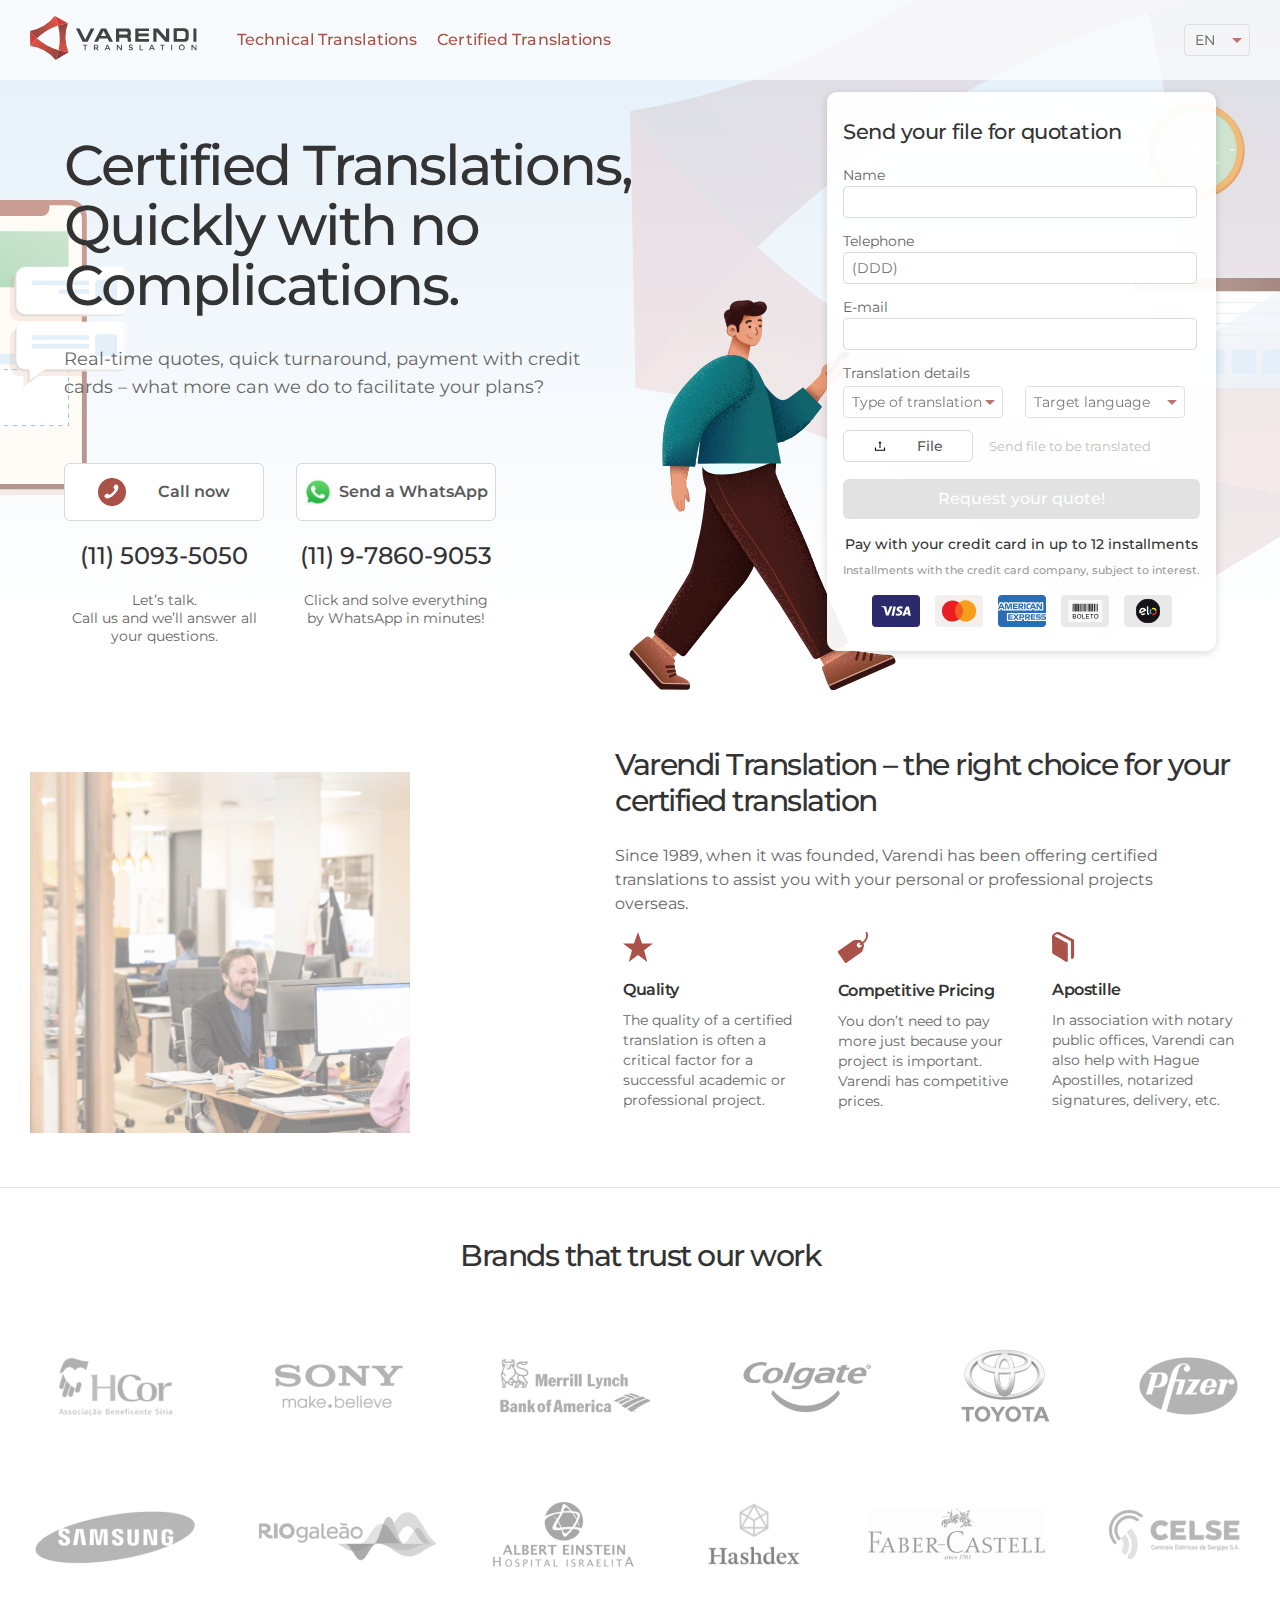
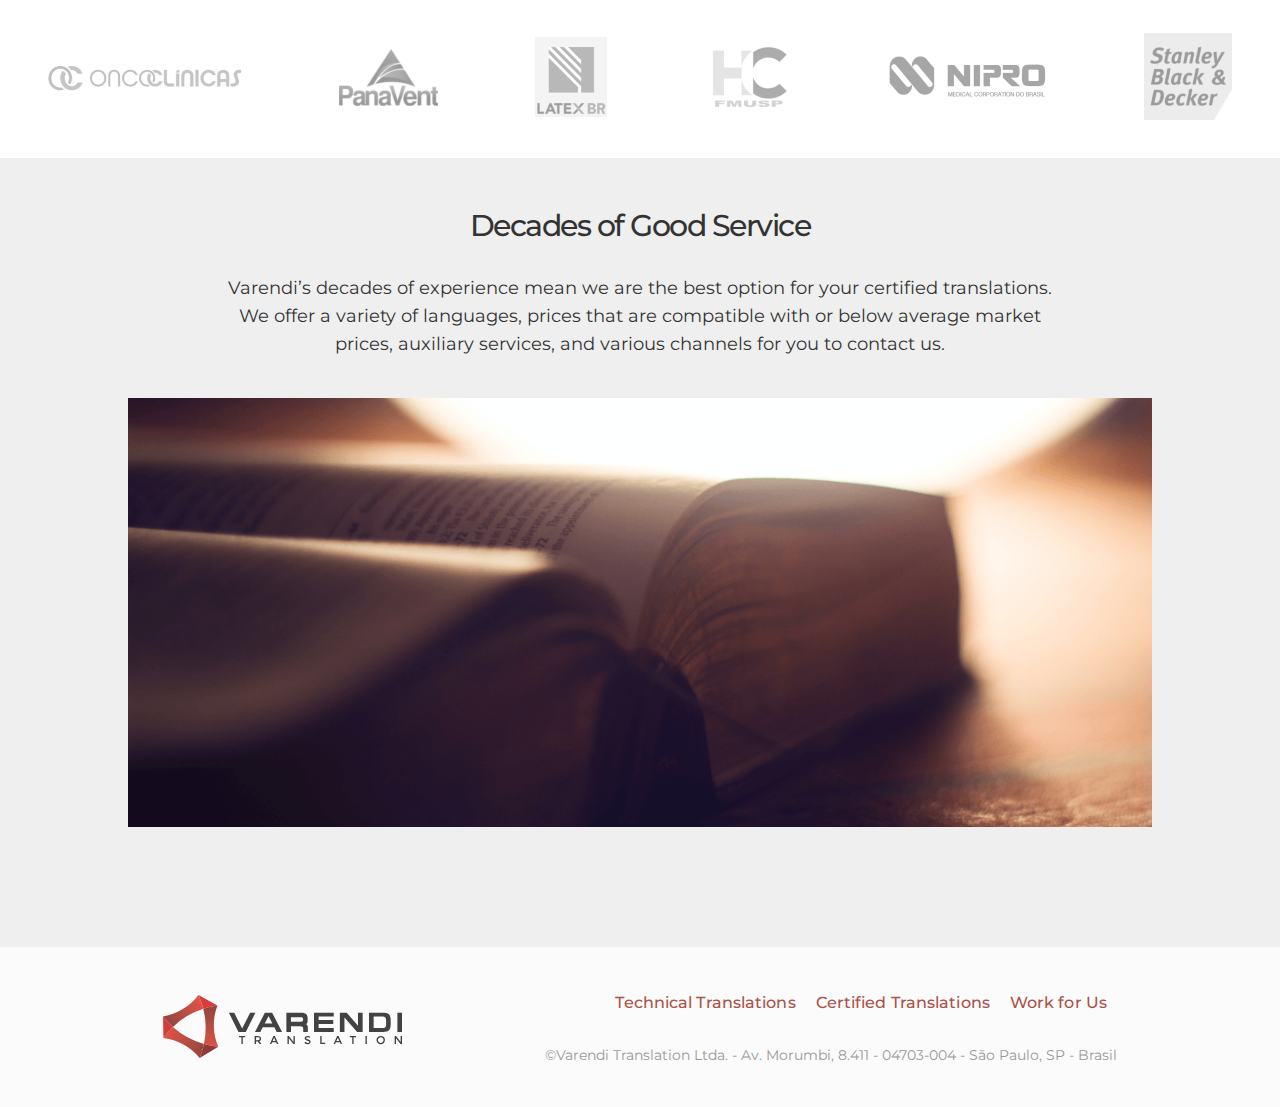
==== commit c8d3dbde: "Formatando CSS" ====
--- a/sworn-translation/index.html
+++ b/sworn-translation/index.html
@@ -7,1399 +7,1489 @@
         <style data-href="/styles.2bc0dfb5232da75addcc.css"id="gatsby-global-css">@import url(https://fonts.googleapis.com/css2?family=Montserrat:wght@300;400;500;700&family=Raleway:wght@400;500&display=swap);
 
             .header {
-                    height: 80px;
-                    background-color: hsla(0, 0%, 100%, .7)
+                height: 80px;
+                background-color: hsla(0, 0%, 100%, .7)
             }
     
             .header, .header-resized {
+                display: flex;
+                position: fixed;
+                top: 0;
+                width: 100%;
+                z-index: 10;
+                transition: .5s
+            }
+    
+            .header-resized {
+                height: 60px;
+                background-color: hsla(0, 0%, 100%, .95)
+            }
+    
+            .header--links-wrapper, .header--navigation-wrapper {
+                display: flex;
+                width: 100%;
+                align-items: center
+            }
+    
+            .header--links-wrapper {
+                height: 100%
+            }
+    
+            .header--links-wrapper .active {
+                line-height: 29px;
+                border-bottom: 4px solid #aa5247;
+                bottom: 0
+            }
+    
+            .header--links-link, .header--links-link-mobile, .header--links-wrapper .active {
+                display: flex;
+                align-items: center;
+                font-family: Montserrat, Helvetica, sans-serif;
+                font-size: 16px;
+                font-weight: 500;
+                letter-spacing: .1px;
+                padding: 0 10px;
+                height: 100%;
+                position: relative;
+                color: #aa5247
+            }
+    
+            .header--links-link, .header--links-link-mobile {
+                line-height: 24px
+            }
+    
+            .header--logo-container {
+                margin: 30px
+            }
+    
+            .header--logo-container img {
+                height: 63px
+            }
+    
+            .header--logo-container-resized {
+                margin: 30px
+            }
+    
+            .header--logo-container-resized img {
+                height: 53px
+            }
+    
+            .header--mobile-bg {
+                display: none
+            }
+    
+            .header--navigation-wrapper-open {
+                height: 100vh;
+                width: 100vw;
+                background: linear-gradient(0deg, #fff 1.41%, #e3eff9 100.37%)
+            }
+    
+            .header--menu-wrapper {
+                display: flex;
+                justify-content: center;
+                align-items: center;
+                width: 100%
+            }
+    
+            .header--mobile-menu-button {
+                position: absolute;
+                top: 12px;
+                left: 10px;
+                background: none;
+                color: inherit;
+                border: none;
+                padding: 0;
+                font: inherit;
+                cursor: pointer;
+                outline: inherit
+            }
+    
+            .header--mobile-menu-button.header--mobile-menu-button-resized {
+                top: 6px
+            }
+    
+            .header--language-selector {
+                background: #fff;
+                border: 1px solid #d9d9d9;
+                box-sizing: border-box;
+                border-radius: 4px;
+                height: 32px;
+                width: 66px;
+                position: absolute;
+                right: 30px;
+                -moz-appearance: none;
+                -webkit-appearance: none;
+                appearance: none;
+                background: transparent;
+                background-image: url("data:image/svg+xml;utf8,<svg fill='%23AA5247' height='24' viewBox='0 0 24 24' width='24' xmlns='http://www.w3.org/2000/svg'><path d='M7 10l5 5 5-5z'/><path d='M0 0h24v24H0z' fill='none'/></svg>");
+                background-repeat: no-repeat;
+                background-position-x: 100%;
+                background-position-y: 3px;
+                opacity: .8;
+                font-family: Montserrat;
+                font-style: normal;
+                font-weight: 400;
+                font-size: 14px;
+                line-height: 22px;
+                display: flex;
+                align-items: center;
+                color: #333;
+                padding: 0 10px
+            }
+    
+            .header--language-selector-open {
+                display: none
+            }
+    
+            @media (max-width:640px) {
+                .header {
+                    background-color: hsla(0, 0%, 100%, 0)
+                }
+    
+                .header--links-wrapper {
+                    display: none
+                }
+    
+                .header--mobile-bg-open {
+                    position: absolute;
+                    top: 0;
+                    right: 0
+                }
+    
+                .header--logo-container, .header--logo-container-resized {
                     display: flex;
-                    position: fixed;
-                    top: 0;
+                    justify-content: center;
+                    padding: 8px 0;
                     width: 100%;
-                    z-index: 10;
-                    transition: .5s
-            }
-    
-            .header-resized {
-                    height: 60px;
-                    background-color: hsla(0, 0%, 100%, .95)
-            }
-    
-            .header--links-wrapper, .header--navigation-wrapper {
-                    display: flex;
-                    width: 100%;
-                    align-items: center
-            }
-    
-            .header--links-wrapper {
-                    height: 100%
-            }
-    
-            .header--links-wrapper .active {
-                    line-height: 29px;
-                    border-bottom: 4px solid #aa5247;
-                    bottom: 0
-            }
-    
-            .header--links-link, .header--links-link-mobile, .header--links-wrapper .active {
-                    display: flex;
-                    align-items: center;
+                    background-color: hsla(0, 0%, 100%, .5);
+                    margin: 0
+                }
+    
+                .header--mobile-burger, .header--mobile-cross-open {
+                    display: inline
+                }
+    
+                .header--mobile-burger-open, .header--mobile-cross {
+                    display: none
+                }
+    
+                .header--links-wrapper-open {
+                    position: relative;
+                    height: 36px;
+                    margin-top: 24px
+                }
+    
+                .header--links-wrapper-open .active {
                     font-family: Montserrat, Helvetica, sans-serif;
                     font-size: 16px;
                     font-weight: 500;
                     letter-spacing: .1px;
-                    padding: 0 10px;
-                    height: 100%;
-                    position: relative;
-                    color: #aa5247
-            }
-    
-            .header--links-link, .header--links-link-mobile {
-                    line-height: 24px
-            }
-    
-            .header--logo-container {
-                    margin: 30px
-            }
-    
-            .header--logo-container img {
-                    height: 63px
-            }
-    
-            .header--logo-container-resized {
-                    margin: 30px
-            }
-    
-            .header--logo-container-resized img {
-                    height: 53px
-            }
-    
-            .header--mobile-bg {
+                    line-height: 29px;
+                    height: 36px;
+                    border-left: 4px solid #aa5247;
+                    color: #aa5247;
+                    display: flex;
+                    align-items: center
+                }
+    
+                .header--links-wrapper-open p {
+                    padding: 0 30px;
+                    margin: 0
+                }
+    
+                .header--links-wrapper-open .header--links-link, .header--links-wrapper-open .header--links-link-mobile {
+                    color: #333
+                }
+            }
+    
+            @media (min-width:641px) {
+                .header--links-link-mobile, .header--mobile-burger, .header--mobile-cross {
                     display: none
-            }
-    
-            .header--navigation-wrapper-open {
-                    height: 100vh;
-                    width: 100vw;
-                    background: linear-gradient(0deg, #fff 1.41%, #e3eff9 100.37%)
-            }
-    
-            .header--menu-wrapper {
+                }
+            }
+    
+            .highlight {
+                display: flex;
+                justify-content: center
+            }
+    
+            .highlight--wrapper {
+                display: flex;
+                width: 100%;
+                max-width: 1280px;
+                justify-content: space-between;
+                margin-top: 70px
+            }
+    
+            .highlight--wrapper-img {
+                display: block;
+                margin-top: 50px;
+                max-width: 50%;
+                padding: 30px 30px
+            }
+    
+            .highlight--wrapper-img img {
+                max-width: 95%
+            }
+    
+            .highlight--wrapper-content {
+                margin: 30px
+            }
+    
+            .highlight--content-titles h2 {
+                font-family: Montserrat;
+                font-style: normal;
+                font-weight: 500;
+                font-size: 30px;
+                line-height: 36px;
+                letter-spacing: -1.5px;
+                color: #333;
+                max-width: 635px
+            }
+    
+            .highlight--content-titles p {
+                font-family: Montserrat;
+                font-style: normal;
+                font-weight: 400;
+                font-size: 16px;
+                line-height: 24px;
+                color: #666;
+                max-width: 580px
+            }
+    
+            .highlight--content-services {
+                display: flex;
+                justify-content: space-between;
+                max-width: 650px
+            }
+    
+            @media (max-width:768px) {
+                .highlight--wrapper-img {
+                    display: none
+                }
+            }
+    
+            @media (max-width:640px) {
+                .highlight--wrapper {
+                    display: block
+                }
+    
+                .highlight--wrapper-img {
                     display: flex;
                     justify-content: center;
-                    align-items: center;
-                    width: 100%
-            }
-    
-            .header--mobile-menu-button {
-                    position: absolute;
-                    top: 12px;
-                    left: 10px;
-                    background: none;
-                    color: inherit;
-                    border: none;
-                    padding: 0;
-                    font: inherit;
-                    cursor: pointer;
-                    outline: inherit
-            }
-    
-            .header--mobile-menu-button.header--mobile-menu-button-resized {
-                    top: 6px
-            }
-    
-            .header--language-selector {
-                    background: #fff;
-                    border: 1px solid #d9d9d9;
-                    box-sizing: border-box;
-                    border-radius: 4px;
-                    height: 32px;
-                    width: 66px;
-                    position: absolute;
-                    right: 30px;
-                    -moz-appearance: none;
-                    -webkit-appearance: none;
-                    appearance: none;
-                    background: transparent;
-                    background-image: url("data:image/svg+xml;utf8,<svg fill='%23AA5247' height='24' viewBox='0 0 24 24' width='24' xmlns='http://www.w3.org/2000/svg'><path d='M7 10l5 5 5-5z'/><path d='M0 0h24v24H0z' fill='none'/></svg>");
-                    background-repeat: no-repeat;
-                    background-position-x: 100%;
-                    background-position-y: 3px;
-                    opacity: .8;
-                    font-family: Montserrat;
-                    font-style: normal;
-                    font-weight: 400;
-                    font-size: 14px;
-                    line-height: 22px;
-                    display: flex;
-                    align-items: center;
-                    color: #333;
-                    padding: 0 10px
-            }
-    
-            .header--language-selector-open {
+                    max-width: 100%
+                }
+    
+                .highlight--content-services {
+                    display: block
+                }
+            }
+    
+            .showcase--wrapper {
+                border-top: 1px solid rgba(0, 0, 0, .1);
+                width: 100%;
+                height: 570px;
+                display: flex;
+                flex-direction: column;
+                margin-top: 20px
+            }
+    
+            .showcase--title {
+                font-family: Montserrat;
+                font-style: normal;
+                font-weight: 500;
+                font-size: 30px;
+                line-height: 36px;
+                letter-spacing: -1.5px;
+                color: #333;
+                text-align: center;
+                margin-top: 50px
+            }
+    
+            .showcase--logos {
+                display: flex
+            }
+    
+            .showcase--logos, .showcase--logos-mobile {
+                margin-top: 32px;
+                flex-direction: column;
+                justify-content: space-evenly;
+                align-items: center
+            }
+    
+            .showcase--logos-mobile {
+                display: none
+            }
+    
+            .showcase--logos-col {
+                display: flex;
+                margin-bottom: 60px;
+                justify-content: space-around;
+                align-items: center;
+                filter: grayscale(100%);
+                width: 100%
+            }
+    
+            @media (max-width:1024px) {
+                .showcase--wrapper {
+                    height: 650px
+                }
+    
+                .showcase--logos {
+                    flex-direction: row;
                     display: none
+                }
+    
+                .showcase--logos-mobile {
+                    display: flex
+                }
+    
+                .showcase--logos-col {
+                    padding: 0 12px;
+                    margin-bottom: 12px
+                }
+    
+                .showcase--logos-col img {
+                    max-width: 80px
+                }
+            }
+    
+            .gallery--institutional-wrapper {
+                background: #efefef;
+                display: flex;
+                justify-content: center
+            }
+    
+            .gallery--institutional-content {
+                max-width: 80%
+            }
+    
+            .gallery--institutional-title {
+                font-weight: 500;
+                font-size: 30px;
+                line-height: 36px;
+                letter-spacing: -1.5px;
+                margin-top: 50px
+            }
+    
+            .gallery--institutional-description, .gallery--institutional-title {
+                font-family: Montserrat;
+                font-style: normal;
+                color: #333;
+                text-align: center
+            }
+    
+            .gallery--institutional-description {
+                font-weight: 400;
+                font-size: 18px;
+                line-height: 28px;
+                margin-top: 30px;
+                padding: 0 100px
+            }
+    
+            .gallery--institutional-img {
+                display: block;
+                max-width: 100%;
+                max-height: 465px;
+                margin: 40px auto 120px
+            }
+    
+            @media (max-width:1024px) {
+                .gallery--institutional-description {
+                    margin-top: 40px;
+                    padding: 0
+                }
+    
+                .gallery--institutional-img {
+                    margin-bottom: 16px
+                }
+            }
+    
+            .footer {
+                width: 100%;
+                height: 160px;
+                background: #fbfbfb
+            }
+    
+            .footer--wrapper {
+                margin: 0 20px;
+                justify-content: space-evenly;
+                align-items: center
+            }
+    
+            .footer--logo-container, .footer--wrapper {
+                display: flex;
+                height: 100%
+            }
+    
+            .footer--logo {
+                display: block;
+                margin: auto
+            }
+    
+            .footer--navigation-wraper {
+                display: flex;
+                flex-direction: column;
+                justify-content: center
+            }
+    
+            .footer--links-wrapper {
+                display: flex;
+                align-items: center;
+                justify-content: flex-end
+            }
+    
+            .footer--links-link, .footer--links-wrapper [aria-current] {
+                font-family: Montserrat, Helvetica, sans-serif;
+                color: #aa5247;
+                font-size: 16px;
+                font-weight: 500;
+                letter-spacing: .1px;
+                line-height: 24px
+            }
+    
+            .footer--links-link {
+                padding: 0 10px;
+                height: 100%;
+                position: relative
+            }
+    
+            .footer--copyright {
+                font-family: Montserrat;
+                font-style: normal;
+                font-weight: 400;
+                font-size: 14px;
+                line-height: 20px;
+                text-align: right;
+                color: #999
             }
     
             @media (max-width:640px) {
-                    .header {
-                            background-color: hsla(0, 0%, 100%, 0)
-                    }
-    
-                    .header--links-wrapper {
-                            display: none
-                    }
-    
-                    .header--mobile-bg-open {
-                            position: absolute;
-                            top: 0;
-                            right: 0
-                    }
-    
-                    .header--logo-container, .header--logo-container-resized {
-                            display: flex;
-                            justify-content: center;
-                            padding: 8px 0;
-                            width: 100%;
-                            background-color: hsla(0, 0%, 100%, .5);
-                            margin: 0
-                    }
-    
-                    .header--mobile-burger, .header--mobile-cross-open {
-                            display: inline
-                    }
-    
-                    .header--mobile-burger-open, .header--mobile-cross {
-                            display: none
-                    }
-    
-                    .header--links-wrapper-open {
-                            position: relative;
-                            height: 36px;
-                            margin-top: 24px
-                    }
-    
-                    .header--links-wrapper-open .active {
-                            font-family: Montserrat, Helvetica, sans-serif;
-                            font-size: 16px;
-                            font-weight: 500;
-                            letter-spacing: .1px;
-                            line-height: 29px;
-                            height: 36px;
-                            border-left: 4px solid #aa5247;
-                            color: #aa5247;
-                            display: flex;
-                            align-items: center
-                    }
-    
-                    .header--links-wrapper-open p {
-                            padding: 0 30px;
-                            margin: 0
-                    }
-    
-                    .header--links-wrapper-open .header--links-link, .header--links-wrapper-open .header--links-link-mobile {
-                            color: #333
-                    }
+                .footer {
+                    height: 500px
+                }
+    
+                .footer--wrapper {
+                    flex-direction: column
+                }
+    
+                .footer--logo-container {
+                    height: auto
+                }
+    
+                .footer--navigation-wraper {
+                    padding: 0 20px
+                }
+    
+                .footer--links-wrapper {
+                    flex-direction: column
+                }
+    
+                .footer--copyright {
+                    text-align: center
+                }
+            }
+    
+            .footer-mobile--wrapper {
+                position: fixed;
+                width: 100%;
+                bottom: 0;
+                background: #fff;
+                box-shadow: 0 0 2px rgba(0, 0, 0, .14), 0 2px 2px rgba(0, 0, 0, .12), 0 1px 3px rgba(0, 0, 0, .2);
+                height: 56px;
+                z-index: 999
+            }
+    
+            .footer-mobile--wrapper, .footer-mobile--wrapper a {
+                display: flex;
+                justify-content: space-around;
+                text-align: center
+            }
+    
+            .footer-mobile--wrapper a {
+                margin: 8px 0;
+                flex-direction: column;
+                align-items: center;
+                text-decoration: none;
+                font-family: Montserrat;
+                font-style: normal;
+                font-weight: 600;
+                font-size: 12px;
+                line-height: 16px;
+                letter-spacing: .4px;
+                color: #595959
+            }
+    
+            .footer-mobile--wrapper img {
+                height: 24px;
+                width: 24px
             }
     
             @media (min-width:641px) {
-                    .header--links-link-mobile, .header--mobile-burger, .header--mobile-cross {
-                            display: none
-                    }
-            }
-    
-            .highlight {
-                    display: flex;
-                    justify-content: center
-            }
-    
-            .highlight--wrapper {
-                    display: flex;
-                    width: 100%;
-                    max-width: 1280px;
-                    justify-content: space-between;
-                    margin-top: 70px
-            }
-    
-            .highlight--wrapper-img {
-                    display: block;
-                    margin-top: 50px;
-                    max-width: 50%;
-                    padding: 0 30px
-            }
-    
-            .highlight--wrapper-img img {
-                    max-width: 95%
-            }
-    
-            .highlight--wrapper-content {
-                    margin: 30px
-            }
-    
-            .highlight--content-titles h2 {
-                    font-family: Montserrat;
-                    font-style: normal;
-                    font-weight: 500;
-                    font-size: 30px;
-                    line-height: 36px;
-                    letter-spacing: -1.5px;
-                    color: #333;
-                    max-width: 635px
-            }
-    
-            .highlight--content-titles p {
-                    font-family: Montserrat;
-                    font-style: normal;
-                    font-weight: 400;
-                    font-size: 16px;
-                    line-height: 24px;
-                    color: #666;
-                    max-width: 580px
-            }
-    
-            .highlight--content-services {
-                    display: flex;
-                    justify-content: space-between;
-                    max-width: 650px
+                .footer-mobile--wrapper {
+                    display: none
+                }
+            }
+    
+            .workwithus--wrapper {
+                position: relative;
+                width: 100%;
+                height: 600px;
+                background-image: url(/static/trabalhe-conosco-bg-bc6484340a64c6ba9f3467515faa4061.png);
+                background-repeat: no-repeat;
+                background-size: cover
+            }
+    
+            .workwithus--content {
+                position: absolute;
+                bottom: 50px;
+                left: 166px;
+                max-width: 650px
+            }
+    
+            .workwithus--content h2 {
+                font-weight: 500;
+                font-size: 56px;
+                line-height: 60px;
+                letter-spacing: -1px
+            }
+    
+            .workwithus--content h2, .workwithus--content p {
+                font-family: Montserrat;
+                font-style: normal;
+                color: #fff
+            }
+    
+            .workwithus--content p {
+                max-width: 610px;
+                font-weight: 400;
+                font-size: 18px;
+                line-height: 28px
+            }
+    
+            @media (max-width:900px) {
+                .workwithus--content {
+                    bottom: 36px;
+                    left: 30px
+                }
+            }
+    
+            @media (max-width:640px) {
+                .workwithus--content {
+                    bottom: 36px;
+                    left: 0;
+                    padding: 0 12px
+                }
+            }
+    
+            .workwithus-form--wrapper {
+                max-width: 600px;
+                margin-left: 165px;
+                margin-top: 70px
+            }
+    
+            @media (max-width:900px) {
+                .workwithus-form--wrapper {
+                    margin: auto;
+                    padding: 53px 16px
+                }
+            }
+    
+            .workwithus-form--headline p {
+                font-family: Montserrat;
+                font-style: normal;
+                font-weight: 400;
+                font-size: 16px;
+                line-height: 24px;
+                color: #666
+            }
+    
+            .workwithus-form--section {
+                margin-top: 80px
+            }
+    
+            .workwithus-form--section h3 {
+                font-family: Montserrat;
+                font-style: normal;
+                font-weight: 500;
+                font-size: 30px;
+                line-height: 36px;
+                letter-spacing: -1.5px;
+                color: #333
+            }
+    
+            .workwithus-form--section p {
+                font-family: Montserrat;
+                font-style: normal;
+                font-weight: 400;
+                font-size: 16px;
+                line-height: 24px;
+                color: #666
+            }
+    
+            .workwithus-form--inputs-wrapper span {
+                font-family: Raleway;
+                font-style: normal;
+                font-weight: 400;
+                font-size: 14px;
+                line-height: 22px;
+                display: flex;
+                align-items: center;
+                color: #262626
+            }
+    
+            .workwithus-form--inputs-wrapper input, .workwithus-form--inputs-wrapper select {
+                padding: 0 12px;
+                background: #fff;
+                border: 1px solid #d9d9d9;
+                box-sizing: border-box;
+                border-radius: 4px;
+                height: 32px;
+                font-family: Raleway;
+                font-style: normal;
+                font-weight: 400;
+                font-size: 14px;
+                line-height: 22px;
+                color: #595959
+            }
+    
+            .workwithus-form--inputs-wrapper select {
+                margin: 10px 0;
+                -moz-appearance: none;
+                -webkit-appearance: none;
+                appearance: none;
+                background: transparent;
+                background-image: url("data:image/svg+xml;utf8,<svg fill='%23AA5247' height='24' viewBox='0 0 24 24' width='24' xmlns='http://www.w3.org/2000/svg'><path d='M7 10l5 5 5-5z'/><path d='M0 0h24v24H0z' fill='none'/></svg>");
+                background-repeat: no-repeat;
+                background-position-x: 100%;
+                background-position-y: 3px;
+                opacity: .8
+            }
+    
+            .workwithus-form--inputs-wrapper button[type=submit] {
+                background-color: #182d45;
+                border-radius: 6px;
+                cursor: pointer;
+                text-align: center;
+                width: 100%;
+                height: 40px;
+                margin: 85px 0;
+                border: 0;
+                font-family: Montserrat;
+                font-style: normal;
+                font-weight: 500;
+                font-size: 16px;
+                line-height: 24px;
+                color: #fff;
+                background: #3f6fb3;
+                max-width: 354px
+            }
+    
+            .workwithus-form--inputs-wrapper button[type=submit]:disabled {
+                cursor: default;
+                background: #e2e2e2
+            }
+    
+            .workwithus-form--inputs-wrapper button[type=submit].-success {
+                background-color: green
+            }
+    
+            .workwithus-form--inputs-group {
+                margin-top: 20px;
+                display: flex
+            }
+    
+            .workwithus-form--input-wrapper {
+                display: flex;
+                flex-direction: column;
+                width: 100%
+            }
+    
+            .workwithus-form--input-wrapper div {
+                font-family: Montserrat;
+                font-style: normal;
+                font-weight: 600;
+                font-size: 14px;
+                line-height: 22px;
+                color: #f5222d
+            }
+    
+            .workwithus-form--input-checkbox, .workwithus-form--input-radio {
+                display: flex
+            }
+    
+            .workwithus-form--input-checkbox label, .workwithus-form--input-radio label {
+                display: flex;
+                align-items: center
+            }
+    
+            .workwithus-form--input-checkbox span, .workwithus-form--input-radio span {
+                font-family: Raleway;
+                font-style: normal;
+                font-weight: 400;
+                font-size: 14px;
+                line-height: 22px;
+                color: #595959;
+                margin: 0 8px
+            }
+    
+            .workwithus-form--divider {
+                border: 1px solid rgba(0, 0, 0, .3);
+                margin: 20px 0
+            }
+    
+            .workwithus-form--success {
+                margin-top: 70px;
+                margin-bottom: 215px
+            }
+    
+            .workwithus-form--success h3 {
+                font-family: Montserrat;
+                font-style: normal;
+                font-weight: 500;
+                font-size: 30px;
+                line-height: 36px;
+                letter-spacing: -1.5px;
+                color: #333
+            }
+    
+            .workwithus-form--success p {
+                font-family: Montserrat;
+                font-style: normal;
+                font-weight: 400;
+                font-size: 16px;
+                line-height: 24px;
+                color: #666
+            }
+    
+            body {
+                width: 100vw;
+                margin: 0;
+                font-family: Montserrat, sans-serif
+            }
+    
+            a, a:active, a:focus, a:hover {
+                text-decoration: none
+            }
+    
+            .highlight--item-wrapper {
+                max-width: 190px;
+                margin: 0 8px
+            }
+    
+            .highlight--item-icon {
+                margin-bottom: 12px
+            }
+    
+            .highlight--item-title {
+                font-family: Montserrat;
+                font-style: normal;
+                font-weight: 600;
+                font-size: 16px;
+                line-height: 24px;
+                letter-spacing: -.5px;
+                color: #333;
+                margin-bottom: 8px
+            }
+    
+            .highlight--item-description {
+                font-family: Montserrat;
+                font-style: normal;
+                font-weight: 400;
+                font-size: 14px;
+                line-height: 20px;
+                color: #666
+            }
+    
+            @media (max-width:640px) {
+                .highlight--item-wrapper {
+                    max-width: 100%;
+                    margin: 0 0 43px
+                }
+            }
+    
+            .contactbox--wrapper {
+                max-width: 200px
+            }
+    
+            .contactbox--wrapper-cta {
+                display: flex;
+                justify-content: space-evenly;
+                align-items: center;
+                background: #fff;
+                border: 1px solid #d9d9d9;
+                box-sizing: border-box;
+                border-radius: 6px
+            }
+    
+            .contactbox--wrapper-cta img {
+                width: 28px;
+                height: 28px
+            }
+    
+            .contactbox--wrapper-cta p {
+                font-weight: 600;
+                font-size: 16px;
+                line-height: 24px;
+                display: flex;
+                align-items: center;
+                letter-spacing: .1px;
+                color: #595959
+            }
+    
+            .contactbox--contact, .contactbox--wrapper-cta p {
+                font-family: Montserrat;
+                font-style: normal;
+                text-align: center
+            }
+    
+            .contactbox--contact {
+                font-weight: 500;
+                font-size: 24px;
+                line-height: 22px;
+                color: #333
+            }
+    
+            .contactbox--description {
+                font-family: Montserrat;
+                font-style: normal;
+                font-weight: 400;
+                font-size: 14px;
+                line-height: 18px;
+                text-align: center;
+                color: #666
+            }
+    
+            .contactbox--description p {
+                margin: 0
             }
     
             @media (max-width:768px) {
-                    .highlight--wrapper-img {
-                            display: none
-                    }
+                .contactbox--wrapper-cta {
+                    padding: 8px
+                }
+    
+                .contactbox--wrapper-cta img, .contactbox--wrapper-cta p {
+                    padding: 0 5px
+                }
+            }
+    
+            .payment-info--wrapper {
+                display: flex;
+                flex-direction: column;
+                justify-content: center;
+                align-items: center;
+                margin-top: 16px
+            }
+    
+            .payment-info--wrapper p {
+                font-size: 14px;
+                color: #333;
+                margin: 0
+            }
+    
+            .payment-info--wrapper p, .payment-info--wrapper span {
+                font-family: Montserrat;
+                font-style: normal;
+                font-weight: 500;
+                line-height: 18px;
+                text-align: center
+            }
+    
+            .payment-info--wrapper span {
+                font-size: 11px;
+                color: #999;
+                margin-top: 8px
+            }
+    
+            .payment-info--cards {
+                margin-top: 16px;
+                display: flex;
+                justify-content: space-evenly;
+                width: 100%;
+                max-width: 330px
+            }
+    
+            .contact-form--wrapper {
+                display: flex;
+                flex-direction: column;
+                align-items: flex-start;
+                padding: 24px 16px;
+                background: hsla(0, 0%, 100%, .95);
+                box-shadow: 0 2px 8px rgba(0, 0, 0, .15);
+                border-radius: 10px
+            }
+    
+            .contact-form--title {
+                font-family: Montserrat;
+                font-style: normal;
+                font-weight: 500;
+                font-size: 21px;
+                line-height: 32px;
+                text-align: center;
+                letter-spacing: -.5px;
+                color: #333;
+                margin: 0 0 4px
+            }
+    
+            .contact-form--inputs-wrapper {
+                margin: 0;
+                width: 100%
+            }
+    
+            .contact-form--inputs-wrapper input, .contact-form--inputs-wrapper select {
+                padding: 0 8px;
+                height: 32px;
+                background: #fff;
+                border: 1px solid #d9d9d9;
+                box-sizing: border-box;
+                border-radius: 4px;
+                font-family: Montserrat;
+                font-style: normal;
+                font-weight: 400;
+                font-size: 14px;
+                line-height: 22px;
+                color: #595959;
+                max-width: 354px
+            }
+    
+            .contact-form--inputs-wrapper select {
+                -moz-appearance: none;
+                -webkit-appearance: none;
+                appearance: none;
+                background: transparent;
+                background-image: url("data:image/svg+xml;utf8,<svg fill='%23AA5247' height='24' viewBox='0 0 24 24' width='24' xmlns='http://www.w3.org/2000/svg'><path d='M7 10l5 5 5-5z'/><path d='M0 0h24v24H0z' fill='none'/></svg>");
+                background-repeat: no-repeat;
+                background-position-x: 100%;
+                background-position-y: 3px;
+                opacity: .8;
+                max-width: 160px
+            }
+    
+            .contact-form--inputs-wrapper button[type=submit] {
+                background-color: #182d45;
+                border-radius: 6px;
+                cursor: pointer;
+                text-align: center;
+                width: 100%;
+                height: 40px;
+                margin-top: 5px;
+                border: 0;
+                font-family: Montserrat;
+                font-style: normal;
+                font-weight: 500;
+                font-size: 16px;
+                line-height: 24px;
+                color: #fff;
+                background: #3f6fb3
+            }
+    
+            .contact-form--inputs-wrapper button[type=submit]:disabled {
+                cursor: default;
+                background: #e2e2e2
+            }
+    
+            .contact-form--inputs-wrapper button[type=submit].-success {
+                background-color: green
+            }
+    
+            .contact-form--input-wrapper {
+                width: 100%
+            }
+    
+            .contact-form--input-wrapper+.contact-form--input-wrapper {
+                margin-left: 6px
+            }
+    
+            .contact-form--input-wrapper input, .contact-form--input-wrapper select {
+                width: 100%
+            }
+    
+            .contact-form--input-wrapper div {
+                font-weight: 600;
+                color: #f5222d
+            }
+    
+            .contact-form--input-wrapper div, .contact-form--input-wrapper span {
+                font-family: Montserrat;
+                font-style: normal;
+                font-size: 14px;
+                line-height: 22px
+            }
+    
+            .contact-form--input-wrapper span {
+                font-weight: 400;
+                display: flex;
+                align-items: center;
+                color: #666
+            }
+    
+            .contact-form--inputs-group {
+                margin-top: 12px;
+                display: flex
+            }
+    
+            .contact-form--inputs-group.-files {
+                flex-direction: column
+            }
+    
+            .contact-form--inputs-group-files {
+                margin-top: 12px
+            }
+    
+            .contact-form--inputs-group-details {
+                display: flex;
+                margin-top: 2px
+            }
+    
+            .contact-form--uploaded-image-wrapper {
+                display: flex;
+                font-family: Montserrat;
+                font-style: normal;
+                font-weight: 400;
+                font-size: 14px;
+                line-height: 22px;
+                color: #3f6fb3
+            }
+    
+            .contact-form--uploaded-image-wrapper span {
+                margin-left: 10px
+            }
+    
+            .contact-form--upload-file-wrapper {
+                display: flex;
+                width: 100%;
+                margin: 12px 0
+            }
+    
+            .contact-form--upload-file-wrapper p {
+                margin: 0 16px;
+                font-family: Montserrat;
+                font-style: normal;
+                font-weight: 400;
+                font-size: 13px;
+                line-height: 22px;
+                display: flex;
+                align-items: center;
+                color: #bfbfbf
+            }
+    
+            .contact-form--upload-file-wrapper span {
+                font-family: Montserrat;
+                font-style: normal;
+                font-weight: 500;
+                font-size: 14px;
+                line-height: 22px;
+                color: #595959
+            }
+    
+            .contact-form--upload-file-button {
+                background: #fff;
+                border: 1px solid #d9d9d9;
+                box-sizing: border-box;
+                border-radius: 6px;
+                height: 32px;
+                min-width: 130px;
+                display: inline-flex;
+                justify-content: space-evenly;
+                align-items: center;
+                text-align: center
+            }
+    
+            .contact-form--upload-file-button input {
+                display: none
+            }
+    
+            .contact-form--upload-file-button-extended {
+                background: #fff;
+                border: 1px solid #d9d9d9;
+                box-sizing: border-box;
+                border-radius: 6px;
+                height: 32px;
+                min-width: 218px;
+                display: inline-flex;
+                justify-content: space-evenly;
+                align-items: center;
+                text-align: center
+            }
+    
+            .contact-form--upload-file-button-extended input {
+                display: none
+            }
+    
+            .contact-form--upload-error-message {
+                font-weight: 600;
+                color: #f5222d
+            }
+    
+            .contact-form--input-details, .contact-form--upload-error-message {
+                font-family: Montserrat;
+                font-style: normal;
+                font-size: 14px;
+                line-height: 22px
+            }
+    
+            .contact-form--input-details {
+                font-weight: 400;
+                color: #666;
+                margin-top: 12px;
+                display: inline-block
+            }
+    
+            .contact-form--payment-wrapper {
+                display: flex;
+                flex-direction: column;
+                justify-content: center;
+                align-items: center;
+                margin-top: 16px
+            }
+    
+            .contact-form--payment-wrapper p {
+                font-size: 14px;
+                color: #333;
+                margin: 0
+            }
+    
+            .contact-form--payment-wrapper p, .contact-form--payment-wrapper span {
+                font-family: Montserrat;
+                font-style: normal;
+                font-weight: 500;
+                line-height: 18px;
+                text-align: center
+            }
+    
+            .contact-form--payment-wrapper span {
+                font-size: 11px;
+                color: #999;
+                margin-top: 8px
+            }
+    
+            .contact-form--payment-cards {
+                margin-top: 16px;
+                display: flex;
+                justify-content: space-evenly;
+                width: 100%;
+                max-width: 330px
+            }
+    
+            .contact-form--success-wrapper {
+                max-width: 354px;
+                width: 100%;
+                flex-direction: column;
+                display: flex;
+                justify-content: center;
+                align-items: center
+            }
+    
+            .contact-form--success-wrapper span {
+                font-weight: 500;
+                font-size: 24px;
+                line-height: 32px;
+                letter-spacing: -.5px
+            }
+    
+            .contact-form--success-wrapper p, .contact-form--success-wrapper span {
+                font-family: Montserrat;
+                font-style: normal;
+                text-align: center;
+                color: #333
+            }
+    
+            .contact-form--success-wrapper p {
+                font-weight: 400;
+                font-size: 18px;
+                line-height: 28px
+            }
+    
+            .contact-form--success-btn {
+                background: #3f6fb3;
+                border-radius: 6px;
+                cursor: pointer;
+                display: flex;
+                justify-content: center;
+                align-items: center;
+                height: 40px;
+                max-width: 354px;
+                width: 100%
+            }
+    
+            .contact-form--success-btn span {
+                font-family: Montserrat;
+                font-style: normal;
+                font-weight: 500;
+                font-size: 16px;
+                line-height: 24px;
+                display: flex;
+                align-items: center;
+                text-align: center;
+                color: #fff
+            }
+    
+            .main--wrapper {
+                position: relative;
+                height: 622px;
+                background: linear-gradient(0deg, #fff 1.41%, #e3eff9 100.37%);
+                display: flex;
+                justify-content: center
+            }
+    
+            .main--background-right {
+                position: absolute;
+                right: 0
+            }
+    
+            .main--background-left {
+                position: absolute;
+                left: 0;
+                top: 200px
+            }
+    
+            .main--background-person {
+                position: absolute;
+                top: 300px;
+                right: 35%
+            }
+    
+            .main--wrapper-content {
+                display: flex;
+                justify-content: space-between;
+                align-items: center;
+                z-index: 1;
+                margin-top: 120px;
+                max-width: 1280px;
+                width: 90%
+            }
+    
+            .main--content-form {
+                z-index: 1
+            }
+    
+            .main--content-headlines h1 {
+                font-family: Montserrat;
+                font-style: normal;
+                font-weight: 500;
+                font-size: 56px;
+                line-height: 60px;
+                letter-spacing: -2px;
+                color: #333;
+                max-width: 696px;
+                margin-bottom: 30px
+            }
+    
+            .main--content-headlines h2 {
+                font-family: Montserrat;
+                font-style: normal;
+                font-weight: 400;
+                font-size: 18px;
+                line-height: 28px;
+                color: #666;
+                max-width: 560px;
+                margin-bottom: 62px
+            }
+    
+            .main--contactbox-wrapper {
+                display: flex
+            }
+    
+            .main--contactbox-item {
+                margin-right: 32px
             }
     
             @media (max-width:640px) {
-                    .highlight--wrapper {
-                            display: block
-                    }
-    
-                    .highlight--wrapper-img {
-                            display: flex;
-                            justify-content: center;
-                            max-width: 100%
-                    }
-    
-                    .highlight--content-services {
-                            display: block
-                    }
-            }
-    
-            .showcase--wrapper {
-                    border-top: 1px solid rgba(0, 0, 0, .1);
-                    width: 100%;
-                    height: 570px;
-                    display: flex;
-                    flex-direction: column;
-                    margin-top: 20px
-            }
-    
-            .showcase--title {
-                    font-family: Montserrat;
-                    font-style: normal;
-                    font-weight: 500;
-                    font-size: 30px;
-                    line-height: 36px;
-                    letter-spacing: -1.5px;
-                    color: #333;
-                    text-align: center;
-                    margin-top: 50px
-            }
-    
-            .showcase--logos {
-                    display: flex
-            }
-    
-            .showcase--logos, .showcase--logos-mobile {
-                    margin-top: 32px;
-                    flex-direction: column;
-                    justify-content: space-evenly;
-                    align-items: center
-            }
-    
-            .showcase--logos-mobile {
+                .main--wrapper {
                     display: none
-            }
-    
-            .showcase--logos-col {
-                    display: flex;
-                    margin-bottom: 60px;
-                    justify-content: space-around;
-                    align-items: center;
-                    filter: grayscale(100%);
-                    width: 100%
+                }
             }
     
             @media (max-width:1024px) {
-                    .showcase--wrapper {
-                            height: 650px
-                    }
-    
-                    .showcase--logos {
-                            flex-direction: row;
-                            display: none
-                    }
-    
-                    .showcase--logos-mobile {
-                            display: flex
-                    }
-    
-                    .showcase--logos-col {
-                            padding: 0 12px;
-                            margin-bottom: 12px
-                    }
-    
-                    .showcase--logos-col img {
-                            max-width: 80px
-                    }
-            }
-    
-            .gallery--institutional-wrapper {
-                    background: #efefef;
-                    display: flex;
-                    justify-content: center
-            }
-    
-            .gallery--institutional-content {
-                    max-width: 80%
-            }
-    
-            .gallery--institutional-title {
-                    font-weight: 500;
-                    font-size: 30px;
-                    line-height: 36px;
-                    letter-spacing: -1.5px;
-                    margin-top: 50px
-            }
-    
-            .gallery--institutional-description, .gallery--institutional-title {
-                    font-family: Montserrat;
-                    font-style: normal;
-                    color: #333;
-                    text-align: center
-            }
-    
-            .gallery--institutional-description {
-                    font-weight: 400;
-                    font-size: 18px;
-                    line-height: 28px;
-                    margin-top: 30px;
-                    padding: 0 100px
-            }
-    
-            .gallery--institutional-img {
-                    display: block;
-                    max-width: 100%;
-                    max-height: 465px;
-                    margin: 40px auto 120px
-            }
-    
-            @media (max-width:1024px) {
-                    .gallery--institutional-description {
-                            margin-top: 40px;
-                            padding: 0
-                    }
-    
-                    .gallery--institutional-img {
-                            margin-bottom: 16px
-                    }
-            }
-    
-            .footer {
-                    width: 100%;
-                    height: 160px;
-                    background: #fbfbfb
-            }
-    
-            .footer--wrapper {
-                    margin: 0 20px;
-                    justify-content: space-evenly;
-                    align-items: center
-            }
-    
-            .footer--logo-container, .footer--wrapper {
-                    display: flex;
-                    height: 100%
-            }
-    
-            .footer--logo {
-                    display: block;
-                    margin: auto
-            }
-    
-            .footer--navigation-wraper {
-                    display: flex;
-                    flex-direction: column;
-                    justify-content: center
-            }
-    
-            .footer--links-wrapper {
-                    display: flex;
-                    align-items: center;
-                    justify-content: flex-end
-            }
-    
-            .footer--links-link, .footer--links-wrapper [aria-current] {
-                    font-family: Montserrat, Helvetica, sans-serif;
-                    color: #aa5247;
-                    font-size: 16px;
-                    font-weight: 500;
-                    letter-spacing: .1px;
-                    line-height: 24px
-            }
-    
-            .footer--links-link {
-                    padding: 0 10px;
-                    height: 100%;
-                    position: relative
-            }
-    
-            .footer--copyright {
-                    font-family: Montserrat;
-                    font-style: normal;
-                    font-weight: 400;
-                    font-size: 14px;
-                    line-height: 20px;
-                    text-align: right;
-                    color: #999
-            }
-    
-            @media (max-width:640px) {
-                    .footer {
-                            height: 500px
-                    }
-    
-                    .footer--wrapper {
-                            flex-direction: column
-                    }
-    
-                    .footer--logo-container {
-                            height: auto
-                    }
-    
-                    .footer--navigation-wraper {
-                            padding: 0 20px
-                    }
-    
-                    .footer--links-wrapper {
-                            flex-direction: column
-                    }
-    
-                    .footer--copyright {
-                            text-align: center
-                    }
-            }
-    
-            .footer-mobile--wrapper {
-                    position: fixed;
-                    width: 100%;
-                    bottom: 0;
-                    background: #fff;
-                    box-shadow: 0 0 2px rgba(0, 0, 0, .14), 0 2px 2px rgba(0, 0, 0, .12), 0 1px 3px rgba(0, 0, 0, .2);
-                    height: 56px;
-                    z-index: 999
-            }
-    
-            .footer-mobile--wrapper, .footer-mobile--wrapper a {
-                    display: flex;
-                    justify-content: space-around;
-                    text-align: center
-            }
-    
-            .footer-mobile--wrapper a {
-                    margin: 8px 0;
-                    flex-direction: column;
-                    align-items: center;
-                    text-decoration: none;
-                    font-family: Montserrat;
-                    font-style: normal;
-                    font-weight: 600;
-                    font-size: 12px;
-                    line-height: 16px;
-                    letter-spacing: .4px;
-                    color: #595959
-            }
-    
-            .footer-mobile--wrapper img {
-                    height: 24px;
-                    width: 24px
+                .main--background-person {
+                    display: none
+                }
+    
+                .main--wrapper-content {
+                    margin-top: 170px
+                }
+            }
+    
+            @media (max-width:1440px) {
+                .main--background-person {
+                    right: 25%
+                }
+            }
+    
+            @media (max-width:1680px) {
+                .main--background-person {
+                    right: 30%
+                }
+            }
+    
+            .main-mobile--wrapper {
+                position: relative;
+                height: 930px;
+                background: linear-gradient(0deg, #fff 1.41%, #e3eff9 100.37%);
+                display: flex;
+                justify-content: center
+            }
+    
+            .main-mobile--background-top {
+                position: absolute;
+                right: 0;
+                top: 0
+            }
+    
+            .main-mobile--background-bottom {
+                position: absolute;
+                right: 0;
+                bottom: 0
+            }
+    
+            .main-mobile--background-person {
+                position: absolute;
+                right: 120px;
+                bottom: 0
+            }
+    
+            .main-mobile---juramentada-background-bottom {
+                position: absolute;
+                right: 20px;
+                bottom: 125px
+            }
+    
+            .main-mobile--wrapper-content {
+                display: flex;
+                flex-direction: column;
+                align-items: center;
+                z-index: 1;
+                margin-top: 160px;
+                max-width: 1280px;
+                width: 90%
+            }
+    
+            .main-mobile--content-form {
+                z-index: 1
+            }
+    
+            .main-mobile--content-headlines {
+                text-align: center
+            }
+    
+            .main-mobile--content-headlines h1 {
+                font-family: Montserrat;
+                font-style: normal;
+                font-weight: 500;
+                font-size: 29px;
+                line-height: 38px;
+                text-align: center;
+                letter-spacing: -.4px;
+                color: #000;
+                max-width: 667px
+            }
+    
+            .main-mobile--content-headlines h2 {
+                font-family: Montserrat;
+                font-style: normal;
+                font-weight: 400;
+                font-size: 16px;
+                line-height: 26px;
+                text-align: center;
+                color: #666;
+                max-width: 540px
             }
     
             @media (min-width:641px) {
-                    .footer-mobile--wrapper {
-                            display: none
-                    }
-            }
-    
-            .workwithus--wrapper {
-                    position: relative;
-                    width: 100%;
-                    height: 600px;
-                    background-image: url(/static/trabalhe-conosco-bg-bc6484340a64c6ba9f3467515faa4061.png);
-                    background-repeat: no-repeat;
-                    background-size: cover
-            }
-    
-            .workwithus--content {
-                    position: absolute;
-                    bottom: 50px;
-                    left: 166px;
-                    max-width: 650px
-            }
-    
-            .workwithus--content h2 {
-                    font-weight: 500;
-                    font-size: 56px;
-                    line-height: 60px;
-                    letter-spacing: -1px
-            }
-    
-            .workwithus--content h2, .workwithus--content p {
-                    font-family: Montserrat;
-                    font-style: normal;
-                    color: #fff
-            }
-    
-            .workwithus--content p {
-                    max-width: 610px;
-                    font-weight: 400;
-                    font-size: 18px;
-                    line-height: 28px
-            }
-    
-            @media (max-width:900px) {
-                    .workwithus--content {
-                            bottom: 36px;
-                            left: 30px
-                    }
-            }
-    
-            @media (max-width:640px) {
-                    .workwithus--content {
-                            bottom: 36px;
-                            left: 0;
-                            padding: 0 12px
-                    }
-            }
-    
-            .workwithus-form--wrapper {
-                    max-width: 600px;
-                    margin-left: 165px;
-                    margin-top: 70px
-            }
-    
-            @media (max-width:900px) {
-                    .workwithus-form--wrapper {
-                            margin: auto;
-                            padding: 53px 16px
-                    }
-            }
-    
-            .workwithus-form--headline p {
-                    font-family: Montserrat;
-                    font-style: normal;
-                    font-weight: 400;
-                    font-size: 16px;
-                    line-height: 24px;
-                    color: #666
-            }
-    
-            .workwithus-form--section {
-                    margin-top: 80px
-            }
-    
-            .workwithus-form--section h3 {
-                    font-family: Montserrat;
-                    font-style: normal;
-                    font-weight: 500;
-                    font-size: 30px;
-                    line-height: 36px;
-                    letter-spacing: -1.5px;
-                    color: #333
-            }
-    
-            .workwithus-form--section p {
-                    font-family: Montserrat;
-                    font-style: normal;
-                    font-weight: 400;
-                    font-size: 16px;
-                    line-height: 24px;
-                    color: #666
-            }
-    
-            .workwithus-form--inputs-wrapper span {
-                    font-family: Raleway;
-                    font-style: normal;
-                    font-weight: 400;
-                    font-size: 14px;
-                    line-height: 22px;
-                    display: flex;
-                    align-items: center;
-                    color: #262626
-            }
-    
-            .workwithus-form--inputs-wrapper input, .workwithus-form--inputs-wrapper select {
-                    padding: 0 12px;
-                    background: #fff;
-                    border: 1px solid #d9d9d9;
-                    box-sizing: border-box;
-                    border-radius: 4px;
-                    height: 32px;
-                    font-family: Raleway;
-                    font-style: normal;
-                    font-weight: 400;
-                    font-size: 14px;
-                    line-height: 22px;
-                    color: #595959
-            }
-    
-            .workwithus-form--inputs-wrapper select {
-                    margin: 10px 0;
-                    -moz-appearance: none;
-                    -webkit-appearance: none;
-                    appearance: none;
-                    background: transparent;
-                    background-image: url("data:image/svg+xml;utf8,<svg fill='%23AA5247' height='24' viewBox='0 0 24 24' width='24' xmlns='http://www.w3.org/2000/svg'><path d='M7 10l5 5 5-5z'/><path d='M0 0h24v24H0z' fill='none'/></svg>");
-                    background-repeat: no-repeat;
-                    background-position-x: 100%;
-                    background-position-y: 3px;
-                    opacity: .8
-            }
-    
-            .workwithus-form--inputs-wrapper button[type=submit] {
-                    background-color: #182d45;
-                    border-radius: 6px;
-                    cursor: pointer;
-                    text-align: center;
-                    width: 100%;
-                    height: 40px;
-                    margin: 85px 0;
-                    border: 0;
-                    font-family: Montserrat;
-                    font-style: normal;
-                    font-weight: 500;
-                    font-size: 16px;
-                    line-height: 24px;
-                    color: #fff;
-                    background: #3f6fb3;
-                    max-width: 354px
-            }
-    
-            .workwithus-form--inputs-wrapper button[type=submit]:disabled {
-                    cursor: default;
-                    background: #e2e2e2
-            }
-    
-            .workwithus-form--inputs-wrapper button[type=submit].-success {
-                    background-color: green
-            }
-    
-            .workwithus-form--inputs-group {
-                    margin-top: 20px;
-                    display: flex
-            }
-    
-            .workwithus-form--input-wrapper {
-                    display: flex;
-                    flex-direction: column;
-                    width: 100%
-            }
-    
-            .workwithus-form--input-wrapper div {
-                    font-family: Montserrat;
-                    font-style: normal;
-                    font-weight: 600;
-                    font-size: 14px;
-                    line-height: 22px;
-                    color: #f5222d
-            }
-    
-            .workwithus-form--input-checkbox, .workwithus-form--input-radio {
-                    display: flex
-            }
-    
-            .workwithus-form--input-checkbox label, .workwithus-form--input-radio label {
-                    display: flex;
-                    align-items: center
-            }
-    
-            .workwithus-form--input-checkbox span, .workwithus-form--input-radio span {
-                    font-family: Raleway;
-                    font-style: normal;
-                    font-weight: 400;
-                    font-size: 14px;
-                    line-height: 22px;
-                    color: #595959;
-                    margin: 0 8px
-            }
-    
-            .workwithus-form--divider {
-                    border: 1px solid rgba(0, 0, 0, .3);
-                    margin: 20px 0
-            }
-    
-            .workwithus-form--success {
-                    margin-top: 70px;
-                    margin-bottom: 215px
-            }
-    
-            .workwithus-form--success h3 {
-                    font-family: Montserrat;
-                    font-style: normal;
-                    font-weight: 500;
-                    font-size: 30px;
-                    line-height: 36px;
-                    letter-spacing: -1.5px;
-                    color: #333
-            }
-    
-            .workwithus-form--success p {
-                    font-family: Montserrat;
-                    font-style: normal;
-                    font-weight: 400;
-                    font-size: 16px;
-                    line-height: 24px;
-                    color: #666
-            }
-    
-            body {
-                    width: 100vw;
-                    margin: 0;
-                    font-family: Montserrat, sans-serif
-            }
-    
-            a, a:active, a:focus, a:hover {
-                    text-decoration: none
-            }
-    
-            .highlight--item-wrapper {
-                    max-width: 190px;
-                    margin: 0 8px
-            }
-    
-            .highlight--item-icon {
-                    margin-bottom: 12px
-            }
-    
-            .highlight--item-title {
-                    font-family: Montserrat;
-                    font-style: normal;
-                    font-weight: 600;
-                    font-size: 16px;
-                    line-height: 24px;
-                    letter-spacing: -.5px;
-                    color: #333;
-                    margin-bottom: 8px
-            }
-    
-            .highlight--item-description {
-                    font-family: Montserrat;
-                    font-style: normal;
-                    font-weight: 400;
-                    font-size: 14px;
-                    line-height: 20px;
-                    color: #666
-            }
-    
-            @media (max-width:640px) {
-                    .highlight--item-wrapper {
-                            max-width: 100%;
-                            margin: 0 0 43px
-                    }
-            }
-    
-            .contactbox--wrapper {
-                    max-width: 200px
-            }
-    
-            .contactbox--wrapper-cta {
-                    display: flex;
-                    justify-content: space-evenly;
-                    align-items: center;
-                    background: #fff;
-                    border: 1px solid #d9d9d9;
-                    box-sizing: border-box;
-                    border-radius: 6px
-            }
-    
-            .contactbox--wrapper-cta img {
-                    width: 28px;
-                    height: 28px
-            }
-    
-            .contactbox--wrapper-cta p {
-                    font-weight: 600;
-                    font-size: 16px;
-                    line-height: 24px;
-                    display: flex;
-                    align-items: center;
-                    letter-spacing: .1px;
-                    color: #595959
-            }
-    
-            .contactbox--contact, .contactbox--wrapper-cta p {
-                    font-family: Montserrat;
-                    font-style: normal;
-                    text-align: center
+                .main-mobile--wrapper {
+                    display: none
+                }
+            }
+    
+            .contactbox--wrapper-US {
+                max-width: 430px;
+                margin-left: 5px;
+            }
+    
+            .contactbox--wrapper-cta-US {
+                display: flex;
+                justify-content: space-evenly;
+                align-items: center;
+                background: #fff;
+                border: 1px solid #d9d9d9;
+                box-sizing: border-box;
+                border-radius: 6px
+            }
+    
+            .contactbox--wrapper-cta-US img {
+                width: 28px;
+                height: 28px
+            }
+    
+            .contactbox--wrapper-cta-US p {
+                padding-inline: 10px;
+                font-weight: 600;
+                font-size: 16px;
+                line-height: 24px;
+                display: flex;
+                align-items: center;
+                letter-spacing: .1px;
+                color: #595959
+            }
+    
+            .contactbox--contact, .contactbox--wrapper-cta-US p {
+                font-family: Montserrat;
+                font-style: normal;
+                text-align: center
+            }
+    
+            .contactbox--grid {
+                padding-left: 10px;
+                display: flex;
+                align-items: center;
+                gap: 10px;
+                flex-direction: row-reverse;
             }
     
             .contactbox--contact {
-                    font-weight: 500;
-                    font-size: 24px;
-                    line-height: 22px;
-                    color: #333
+                font-weight: 500;
+                font-size: 24px;
+                line-height: 22px;
+                color: #333
             }
     
             .contactbox--description {
-                    font-family: Montserrat;
-                    font-style: normal;
-                    font-weight: 400;
-                    font-size: 14px;
-                    line-height: 18px;
-                    text-align: center;
-                    color: #666
+                font-family: Montserrat;
+                font-style: normal;
+                font-weight: 400;
+                font-size: 14px;
+                line-height: 18px;
+                text-align: center;
+                color: #666
             }
     
             .contactbox--description p {
-                    margin: 0
+                margin: 0
             }
     
             @media (max-width:768px) {
-                    .contactbox--wrapper-cta {
-                            padding: 8px
-                    }
-    
-                    .contactbox--wrapper-cta img, .contactbox--wrapper-cta p {
-                            padding: 0 5px
-                    }
-            }
-    
-            .payment-info--wrapper {
-                    display: flex;
-                    flex-direction: column;
-                    justify-content: center;
-                    align-items: center;
-                    margin-top: 16px
-            }
-    
-            .payment-info--wrapper p {
-                    font-size: 14px;
-                    color: #333;
-                    margin: 0
-            }
-    
-            .payment-info--wrapper p, .payment-info--wrapper span {
-                    font-family: Montserrat;
-                    font-style: normal;
-                    font-weight: 500;
-                    line-height: 18px;
-                    text-align: center
-            }
-    
-            .payment-info--wrapper span {
-                    font-size: 11px;
-                    color: #999;
-                    margin-top: 8px
-            }
-    
-            .payment-info--cards {
-                    margin-top: 16px;
-                    display: flex;
-                    justify-content: space-evenly;
-                    width: 100%;
-                    max-width: 330px
-            }
-    
-            .contact-form--wrapper {
-                    display: flex;
-                    flex-direction: column;
-                    align-items: flex-start;
-                    padding: 24px 16px;
-                    background: hsla(0, 0%, 100%, .95);
-                    box-shadow: 0 2px 8px rgba(0, 0, 0, .15);
-                    border-radius: 10px
-            }
-    
-            .contact-form--title {
-                    font-family: Montserrat;
-                    font-style: normal;
-                    font-weight: 500;
-                    font-size: 21px;
-                    line-height: 32px;
-                    text-align: center;
-                    letter-spacing: -.5px;
-                    color: #333;
-                    margin: 0 0 4px
-            }
-    
-            .contact-form--inputs-wrapper {
-                    margin: 0;
-                    width: 100%
-            }
-    
-            .contact-form--inputs-wrapper input, .contact-form--inputs-wrapper select {
-                    padding: 0 8px;
-                    height: 32px;
-                    background: #fff;
-                    border: 1px solid #d9d9d9;
-                    box-sizing: border-box;
-                    border-radius: 4px;
-                    font-family: Montserrat;
-                    font-style: normal;
-                    font-weight: 400;
-                    font-size: 14px;
-                    line-height: 22px;
-                    color: #595959;
-                    max-width: 354px
-            }
-    
-            .contact-form--inputs-wrapper select {
-                    -moz-appearance: none;
-                    -webkit-appearance: none;
-                    appearance: none;
-                    background: transparent;
-                    background-image: url("data:image/svg+xml;utf8,<svg fill='%23AA5247' height='24' viewBox='0 0 24 24' width='24' xmlns='http://www.w3.org/2000/svg'><path d='M7 10l5 5 5-5z'/><path d='M0 0h24v24H0z' fill='none'/></svg>");
-                    background-repeat: no-repeat;
-                    background-position-x: 100%;
-                    background-position-y: 3px;
-                    opacity: .8;
-                    max-width: 160px
-            }
-    
-            .contact-form--inputs-wrapper button[type=submit] {
-                    background-color: #182d45;
-                    border-radius: 6px;
-                    cursor: pointer;
-                    text-align: center;
-                    width: 100%;
-                    height: 40px;
-                    margin-top: 5px;
-                    border: 0;
-                    font-family: Montserrat;
-                    font-style: normal;
-                    font-weight: 500;
-                    font-size: 16px;
-                    line-height: 24px;
-                    color: #fff;
-                    background: #3f6fb3
-            }
-    
-            .contact-form--inputs-wrapper button[type=submit]:disabled {
-                    cursor: default;
-                    background: #e2e2e2
-            }
-    
-            .contact-form--inputs-wrapper button[type=submit].-success {
-                    background-color: green
-            }
-    
-            .contact-form--input-wrapper {
-                    width: 100%
-            }
-    
-            .contact-form--input-wrapper+.contact-form--input-wrapper {
-                    margin-left: 6px
-            }
-    
-            .contact-form--input-wrapper input, .contact-form--input-wrapper select {
-                    width: 100%
-            }
-    
-            .contact-form--input-wrapper div {
-                    font-weight: 600;
-                    color: #f5222d
-            }
-    
-            .contact-form--input-wrapper div, .contact-form--input-wrapper span {
-                    font-family: Montserrat;
-                    font-style: normal;
-                    font-size: 14px;
-                    line-height: 22px
-            }
-    
-            .contact-form--input-wrapper span {
-                    font-weight: 400;
-                    display: flex;
-                    align-items: center;
-                    color: #666
-            }
-    
-            .contact-form--inputs-group {
-                    margin-top: 12px;
-                    display: flex
-            }
-    
-            .contact-form--inputs-group.-files {
-                    flex-direction: column
-            }
-    
-            .contact-form--inputs-group-files {
-                    margin-top: 12px
-            }
-    
-            .contact-form--inputs-group-details {
-                    display: flex;
-                    margin-top: 2px
-            }
-    
-            .contact-form--uploaded-image-wrapper {
-                    display: flex;
-                    font-family: Montserrat;
-                    font-style: normal;
-                    font-weight: 400;
-                    font-size: 14px;
-                    line-height: 22px;
-                    color: #3f6fb3
-            }
-    
-            .contact-form--uploaded-image-wrapper span {
-                    margin-left: 10px
-            }
-    
-            .contact-form--upload-file-wrapper {
-                    display: flex;
-                    width: 100%;
-                    margin: 12px 0
-            }
-    
-            .contact-form--upload-file-wrapper p {
-                    margin: 0 16px;
-                    font-family: Montserrat;
-                    font-style: normal;
-                    font-weight: 400;
-                    font-size: 13px;
-                    line-height: 22px;
-                    display: flex;
-                    align-items: center;
-                    color: #bfbfbf
-            }
-    
-            .contact-form--upload-file-wrapper span {
-                    font-family: Montserrat;
-                    font-style: normal;
-                    font-weight: 500;
-                    font-size: 14px;
-                    line-height: 22px;
-                    color: #595959
-            }
-    
-            .contact-form--upload-file-button {
-                    background: #fff;
-                    border: 1px solid #d9d9d9;
-                    box-sizing: border-box;
-                    border-radius: 6px;
-                    height: 32px;
-                    min-width: 130px;
-                    display: inline-flex;
-                    justify-content: space-evenly;
-                    align-items: center;
-                    text-align: center
-            }
-    
-            .contact-form--upload-file-button input {
-                    display: none
-            }
-    
-            .contact-form--upload-file-button-extended {
-                    background: #fff;
-                    border: 1px solid #d9d9d9;
-                    box-sizing: border-box;
-                    border-radius: 6px;
-                    height: 32px;
-                    min-width: 218px;
-                    display: inline-flex;
-                    justify-content: space-evenly;
-                    align-items: center;
-                    text-align: center
-            }
-    
-            .contact-form--upload-file-button-extended input {
-                    display: none
-            }
-    
-            .contact-form--upload-error-message {
-                    font-weight: 600;
-                    color: #f5222d
-            }
-    
-            .contact-form--input-details, .contact-form--upload-error-message {
-                    font-family: Montserrat;
-                    font-style: normal;
-                    font-size: 14px;
-                    line-height: 22px
-            }
-    
-            .contact-form--input-details {
-                    font-weight: 400;
-                    color: #666;
-                    margin-top: 12px;
-                    display: inline-block
-            }
-    
-            .contact-form--payment-wrapper {
-                    display: flex;
-                    flex-direction: column;
-                    justify-content: center;
-                    align-items: center;
-                    margin-top: 16px
-            }
-    
-            .contact-form--payment-wrapper p {
-                    font-size: 14px;
-                    color: #333;
-                    margin: 0
-            }
-    
-            .contact-form--payment-wrapper p, .contact-form--payment-wrapper span {
-                    font-family: Montserrat;
-                    font-style: normal;
-                    font-weight: 500;
-                    line-height: 18px;
-                    text-align: center
-            }
-    
-            .contact-form--payment-wrapper span {
-                    font-size: 11px;
-                    color: #999;
-                    margin-top: 8px
-            }
-    
-            .contact-form--payment-cards {
-                    margin-top: 16px;
-                    display: flex;
-                    justify-content: space-evenly;
-                    width: 100%;
-                    max-width: 330px
-            }
-    
-            .contact-form--success-wrapper {
-                    max-width: 354px;
-                    width: 100%;
-                    flex-direction: column;
-                    display: flex;
-                    justify-content: center;
-                    align-items: center
-            }
-    
-            .contact-form--success-wrapper span {
-                    font-weight: 500;
-                    font-size: 24px;
-                    line-height: 32px;
-                    letter-spacing: -.5px
-            }
-    
-            .contact-form--success-wrapper p, .contact-form--success-wrapper span {
-                    font-family: Montserrat;
-                    font-style: normal;
-                    text-align: center;
-                    color: #333
-            }
-    
-            .contact-form--success-wrapper p {
-                    font-weight: 400;
-                    font-size: 18px;
-                    line-height: 28px
-            }
-    
-            .contact-form--success-btn {
-                    background: #3f6fb3;
-                    border-radius: 6px;
-                    cursor: pointer;
-                    display: flex;
-                    justify-content: center;
-                    align-items: center;
-                    height: 40px;
-                    max-width: 354px;
-                    width: 100%
-            }
-    
-            .contact-form--success-btn span {
-                    font-family: Montserrat;
-                    font-style: normal;
-                    font-weight: 500;
-                    font-size: 16px;
-                    line-height: 24px;
-                    display: flex;
-                    align-items: center;
-                    text-align: center;
-                    color: #fff
-            }
-    
-            .main--wrapper {
-                    position: relative;
-                    height: 622px;
-                    background: linear-gradient(0deg, #fff 1.41%, #e3eff9 100.37%);
-                    display: flex;
-                    justify-content: center
-            }
-    
-            .main--background-right {
-                    position: absolute;
-                    right: 0
-            }
-    
-            .main--background-left {
-                    position: absolute;
-                    left: 0;
-                    top: 200px
-            }
-    
-            .main--background-person {
-                    position: absolute;
-                    top: 300px;
-                    right: 35%
-            }
-    
-            .main--wrapper-content {
-                    display: flex;
-                    justify-content: space-between;
-                    align-items: center;
-                    z-index: 1;
-                    margin-top: 120px;
-                    max-width: 1280px;
-                    width: 90%
-            }
-    
-            .main--content-form {
-                    z-index: 1
-            }
-    
-            .main--content-headlines h1 {
-                    font-family: Montserrat;
-                    font-style: normal;
-                    font-weight: 500;
-                    font-size: 56px;
-                    line-height: 60px;
-                    letter-spacing: -2px;
-                    color: #333;
-                    max-width: 696px;
-                    margin-bottom: 30px
-            }
-    
-            .main--content-headlines h2 {
-                    font-family: Montserrat;
-                    font-style: normal;
-                    font-weight: 400;
-                    font-size: 18px;
-                    line-height: 28px;
-                    color: #666;
-                    max-width: 560px;
-                    margin-bottom: 62px
-            }
-    
-            .main--contactbox-wrapper {
-                    display: flex
-            }
-    
-            .main--contactbox-item {
-                    margin-right: 32px
-            }
-    
-            @media (max-width:640px) {
-                    .main--wrapper {
-                            display: none
-                    }
-            }
-    
-            @media (max-width:1024px) {
-                    .main--background-person {
-                            display: none
-                    }
-    
-                    .main--wrapper-content {
-                            margin-top: 170px
-                    }
-            }
-    
-            @media (max-width:1440px) {
-                    .main--background-person {
-                            right: 25%
-                    }
-            }
-    
-            @media (max-width:1680px) {
-                    .main--background-person {
-                            right: 30%
-                    }
-            }
-    
-            .main-mobile--wrapper {
-                    position: relative;
-                    height: 930px;
-                    background: linear-gradient(0deg, #fff 1.41%, #e3eff9 100.37%);
-                    display: flex;
-                    justify-content: center
-            }
-    
-            .main-mobile--background-top {
-                    position: absolute;
-                    right: 0;
-                    top: 0
-            }
-    
-            .main-mobile--background-bottom {
-                    position: absolute;
-                    right: 0;
-                    bottom: 0
-            }
-    
-            .main-mobile--background-person {
-                    position: absolute;
-                    right: 120px;
-                    bottom: 0
-            }
-    
-            .main-mobile---juramentada-background-bottom {
-                    position: absolute;
-                    right: 20px;
-                    bottom: 125px
-            }
-    
-            .main-mobile--wrapper-content {
-                    display: flex;
-                    flex-direction: column;
-                    align-items: center;
-                    z-index: 1;
-                    margin-top: 160px;
-                    max-width: 1280px;
-                    width: 90%
-            }
-    
-            .main-mobile--content-form {
-                    z-index: 1
-            }
-    
-            .main-mobile--content-headlines {
-                    text-align: center
-            }
-    
-            .main-mobile--content-headlines h1 {
-                    font-family: Montserrat;
-                    font-style: normal;
-                    font-weight: 500;
-                    font-size: 29px;
-                    line-height: 38px;
-                    text-align: center;
-                    letter-spacing: -.4px;
-                    color: #000;
-                    max-width: 667px
-            }
-    
-            .main-mobile--content-headlines h2 {
-                    font-family: Montserrat;
-                    font-style: normal;
-                    font-weight: 400;
-                    font-size: 16px;
-                    line-height: 26px;
-                    text-align: center;
-                    color: #666;
-                    max-width: 540px
-            }
-    
-            @media (min-width:641px) {
-                    .main-mobile--wrapper {
-                            display: none
-                    }
+                .contactbox--wrapper-cta-US {
+                    padding: 8px
+                }
+    
+                .contactbox--wrapper-cta-US img, .contactbox--wrapper-cta-US p {
+                    padding: 0 5px
+                }
+            }
+    
+            .main--contactbox-wrapper-US {
+                display: flex;
+                padding-top: 10px;
+            }
+    
+            .contactbox--grid {
+                padding-left: 10px;
+                display: flex;
+                align-items: center;
+                gap: 10px;
+                flex-direction: row-reverse;
+                white-space: nowrap;
             }
     
             </style>        <meta name="generator" content="Gatsby 2.31.1">
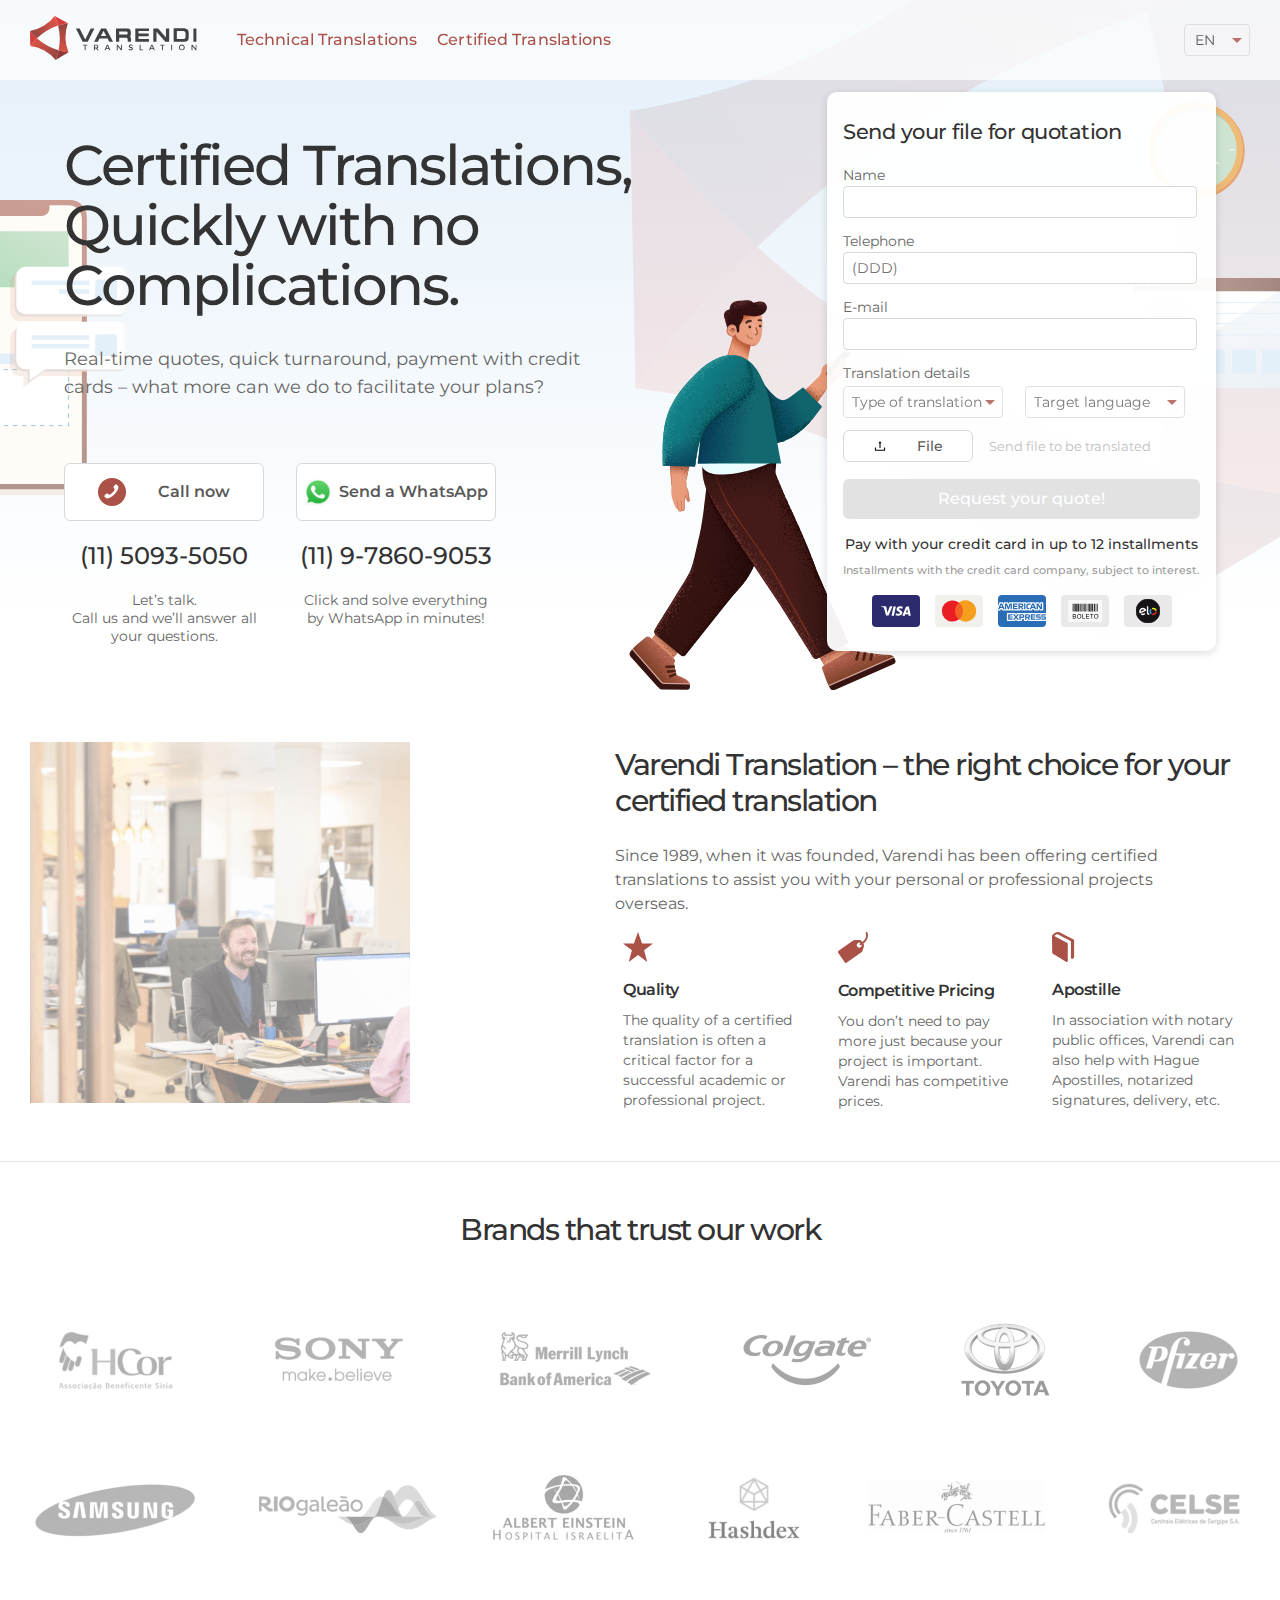
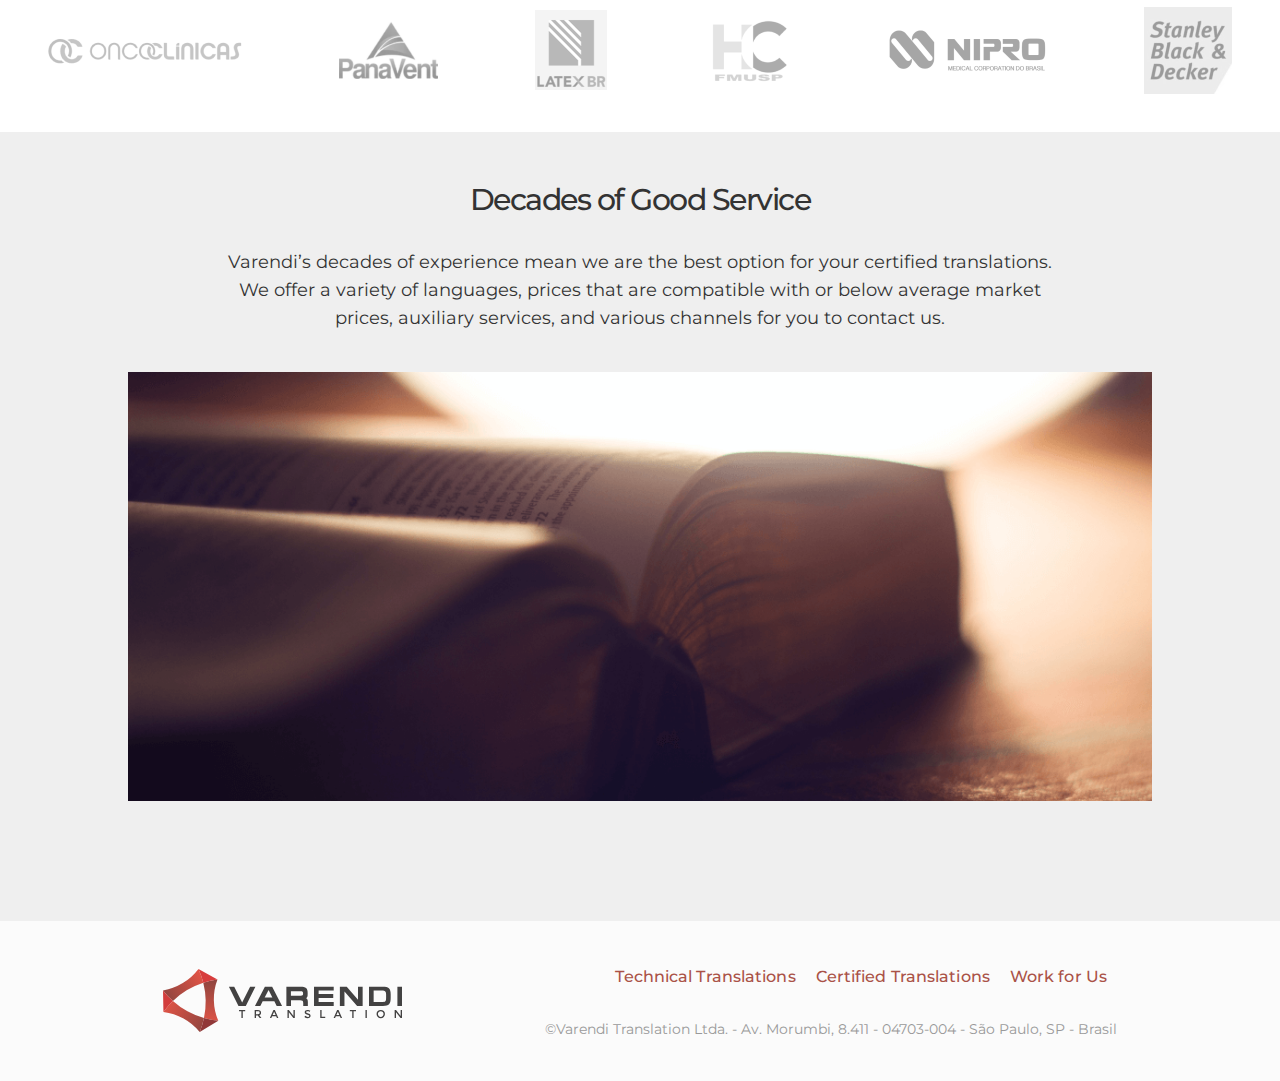
==== commit ce6ed5e5: "tec/jur-en: Adicionando contactbox" ====
--- a/sworn-translation/index.html
+++ b/sworn-translation/index.html
@@ -7,1489 +7,1399 @@
         <style data-href="/styles.2bc0dfb5232da75addcc.css"id="gatsby-global-css">@import url(https://fonts.googleapis.com/css2?family=Montserrat:wght@300;400;500;700&family=Raleway:wght@400;500&display=swap);
 
             .header {
-                height: 80px;
-                background-color: hsla(0, 0%, 100%, .7)
+                    height: 80px;
+                    background-color: hsla(0, 0%, 100%, .7)
             }
     
             .header, .header-resized {
-                display: flex;
-                position: fixed;
-                top: 0;
-                width: 100%;
-                z-index: 10;
-                transition: .5s
+                    display: flex;
+                    position: fixed;
+                    top: 0;
+                    width: 100%;
+                    z-index: 10;
+                    transition: .5s
             }
     
             .header-resized {
-                height: 60px;
-                background-color: hsla(0, 0%, 100%, .95)
+                    height: 60px;
+                    background-color: hsla(0, 0%, 100%, .95)
             }
     
             .header--links-wrapper, .header--navigation-wrapper {
-                display: flex;
-                width: 100%;
-                align-items: center
+                    display: flex;
+                    width: 100%;
+                    align-items: center
             }
     
             .header--links-wrapper {
-                height: 100%
+                    height: 100%
             }
     
             .header--links-wrapper .active {
-                line-height: 29px;
-                border-bottom: 4px solid #aa5247;
-                bottom: 0
+                    line-height: 29px;
+                    border-bottom: 4px solid #aa5247;
+                    bottom: 0
             }
     
             .header--links-link, .header--links-link-mobile, .header--links-wrapper .active {
-                display: flex;
-                align-items: center;
-                font-family: Montserrat, Helvetica, sans-serif;
-                font-size: 16px;
-                font-weight: 500;
-                letter-spacing: .1px;
-                padding: 0 10px;
-                height: 100%;
-                position: relative;
-                color: #aa5247
-            }
-    
-            .header--links-link, .header--links-link-mobile {
-                line-height: 24px
-            }
-    
-            .header--logo-container {
-                margin: 30px
-            }
-    
-            .header--logo-container img {
-                height: 63px
-            }
-    
-            .header--logo-container-resized {
-                margin: 30px
-            }
-    
-            .header--logo-container-resized img {
-                height: 53px
-            }
-    
-            .header--mobile-bg {
-                display: none
-            }
-    
-            .header--navigation-wrapper-open {
-                height: 100vh;
-                width: 100vw;
-                background: linear-gradient(0deg, #fff 1.41%, #e3eff9 100.37%)
-            }
-    
-            .header--menu-wrapper {
-                display: flex;
-                justify-content: center;
-                align-items: center;
-                width: 100%
-            }
-    
-            .header--mobile-menu-button {
-                position: absolute;
-                top: 12px;
-                left: 10px;
-                background: none;
-                color: inherit;
-                border: none;
-                padding: 0;
-                font: inherit;
-                cursor: pointer;
-                outline: inherit
-            }
-    
-            .header--mobile-menu-button.header--mobile-menu-button-resized {
-                top: 6px
-            }
-    
-            .header--language-selector {
-                background: #fff;
-                border: 1px solid #d9d9d9;
-                box-sizing: border-box;
-                border-radius: 4px;
-                height: 32px;
-                width: 66px;
-                position: absolute;
-                right: 30px;
-                -moz-appearance: none;
-                -webkit-appearance: none;
-                appearance: none;
-                background: transparent;
-                background-image: url("data:image/svg+xml;utf8,<svg fill='%23AA5247' height='24' viewBox='0 0 24 24' width='24' xmlns='http://www.w3.org/2000/svg'><path d='M7 10l5 5 5-5z'/><path d='M0 0h24v24H0z' fill='none'/></svg>");
-                background-repeat: no-repeat;
-                background-position-x: 100%;
-                background-position-y: 3px;
-                opacity: .8;
-                font-family: Montserrat;
-                font-style: normal;
-                font-weight: 400;
-                font-size: 14px;
-                line-height: 22px;
-                display: flex;
-                align-items: center;
-                color: #333;
-                padding: 0 10px
-            }
-    
-            .header--language-selector-open {
-                display: none
-            }
-    
-            @media (max-width:640px) {
-                .header {
-                    background-color: hsla(0, 0%, 100%, 0)
-                }
-    
-                .header--links-wrapper {
-                    display: none
-                }
-    
-                .header--mobile-bg-open {
-                    position: absolute;
-                    top: 0;
-                    right: 0
-                }
-    
-                .header--logo-container, .header--logo-container-resized {
                     display: flex;
-                    justify-content: center;
-                    padding: 8px 0;
-                    width: 100%;
-                    background-color: hsla(0, 0%, 100%, .5);
-                    margin: 0
-                }
-    
-                .header--mobile-burger, .header--mobile-cross-open {
-                    display: inline
-                }
-    
-                .header--mobile-burger-open, .header--mobile-cross {
-                    display: none
-                }
-    
-                .header--links-wrapper-open {
-                    position: relative;
-                    height: 36px;
-                    margin-top: 24px
-                }
-    
-                .header--links-wrapper-open .active {
+                    align-items: center;
                     font-family: Montserrat, Helvetica, sans-serif;
                     font-size: 16px;
                     font-weight: 500;
                     letter-spacing: .1px;
-                    line-height: 29px;
-                    height: 36px;
-                    border-left: 4px solid #aa5247;
+                    padding: 0 10px;
+                    height: 100%;
+                    position: relative;
+                    color: #aa5247
+            }
+    
+            .header--links-link, .header--links-link-mobile {
+                    line-height: 24px
+            }
+    
+            .header--logo-container {
+                    margin: 30px
+            }
+    
+            .header--logo-container img {
+                    height: 63px
+            }
+    
+            .header--logo-container-resized {
+                    margin: 30px
+            }
+    
+            .header--logo-container-resized img {
+                    height: 53px
+            }
+    
+            .header--mobile-bg {
+                    display: none
+            }
+    
+            .header--navigation-wrapper-open {
+                    height: 100vh;
+                    width: 100vw;
+                    background: linear-gradient(0deg, #fff 1.41%, #e3eff9 100.37%)
+            }
+    
+            .header--menu-wrapper {
+                    display: flex;
+                    justify-content: center;
+                    align-items: center;
+                    width: 100%
+            }
+    
+            .header--mobile-menu-button {
+                    position: absolute;
+                    top: 12px;
+                    left: 10px;
+                    background: none;
+                    color: inherit;
+                    border: none;
+                    padding: 0;
+                    font: inherit;
+                    cursor: pointer;
+                    outline: inherit
+            }
+    
+            .header--mobile-menu-button.header--mobile-menu-button-resized {
+                    top: 6px
+            }
+    
+            .header--language-selector {
+                    background: #fff;
+                    border: 1px solid #d9d9d9;
+                    box-sizing: border-box;
+                    border-radius: 4px;
+                    height: 32px;
+                    width: 66px;
+                    position: absolute;
+                    right: 30px;
+                    -moz-appearance: none;
+                    -webkit-appearance: none;
+                    appearance: none;
+                    background: transparent;
+                    background-image: url("data:image/svg+xml;utf8,<svg fill='%23AA5247' height='24' viewBox='0 0 24 24' width='24' xmlns='http://www.w3.org/2000/svg'><path d='M7 10l5 5 5-5z'/><path d='M0 0h24v24H0z' fill='none'/></svg>");
+                    background-repeat: no-repeat;
+                    background-position-x: 100%;
+                    background-position-y: 3px;
+                    opacity: .8;
+                    font-family: Montserrat;
+                    font-style: normal;
+                    font-weight: 400;
+                    font-size: 14px;
+                    line-height: 22px;
+                    display: flex;
+                    align-items: center;
+                    color: #333;
+                    padding: 0 10px
+            }
+    
+            .header--language-selector-open {
+                    display: none
+            }
+    
+            @media (max-width:640px) {
+                    .header {
+                            background-color: hsla(0, 0%, 100%, 0)
+                    }
+    
+                    .header--links-wrapper {
+                            display: none
+                    }
+    
+                    .header--mobile-bg-open {
+                            position: absolute;
+                            top: 0;
+                            right: 0
+                    }
+    
+                    .header--logo-container, .header--logo-container-resized {
+                            display: flex;
+                            justify-content: center;
+                            padding: 8px 0;
+                            width: 100%;
+                            background-color: hsla(0, 0%, 100%, .5);
+                            margin: 0
+                    }
+    
+                    .header--mobile-burger, .header--mobile-cross-open {
+                            display: inline
+                    }
+    
+                    .header--mobile-burger-open, .header--mobile-cross {
+                            display: none
+                    }
+    
+                    .header--links-wrapper-open {
+                            position: relative;
+                            height: 36px;
+                            margin-top: 24px
+                    }
+    
+                    .header--links-wrapper-open .active {
+                            font-family: Montserrat, Helvetica, sans-serif;
+                            font-size: 16px;
+                            font-weight: 500;
+                            letter-spacing: .1px;
+                            line-height: 29px;
+                            height: 36px;
+                            border-left: 4px solid #aa5247;
+                            color: #aa5247;
+                            display: flex;
+                            align-items: center
+                    }
+    
+                    .header--links-wrapper-open p {
+                            padding: 0 30px;
+                            margin: 0
+                    }
+    
+                    .header--links-wrapper-open .header--links-link, .header--links-wrapper-open .header--links-link-mobile {
+                            color: #333
+                    }
+            }
+    
+            @media (min-width:641px) {
+                    .header--links-link-mobile, .header--mobile-burger, .header--mobile-cross {
+                            display: none
+                    }
+            }
+    
+            .highlight {
+                    display: flex;
+                    justify-content: center
+            }
+    
+            .highlight--wrapper {
+                    display: flex;
+                    width: 100%;
+                    max-width: 1280px;
+                    justify-content: space-between;
+                    margin-top: 70px
+            }
+    
+            .highlight--wrapper-img {
+                    display: block;
+                    margin-top: 50px;
+                    max-width: 50%;
+                    padding: 0 30px
+            }
+    
+            .highlight--wrapper-img img {
+                    max-width: 95%
+            }
+    
+            .highlight--wrapper-content {
+                    margin: 30px
+            }
+    
+            .highlight--content-titles h2 {
+                    font-family: Montserrat;
+                    font-style: normal;
+                    font-weight: 500;
+                    font-size: 30px;
+                    line-height: 36px;
+                    letter-spacing: -1.5px;
+                    color: #333;
+                    max-width: 635px
+            }
+    
+            .highlight--content-titles p {
+                    font-family: Montserrat;
+                    font-style: normal;
+                    font-weight: 400;
+                    font-size: 16px;
+                    line-height: 24px;
+                    color: #666;
+                    max-width: 580px
+            }
+    
+            .highlight--content-services {
+                    display: flex;
+                    justify-content: space-between;
+                    max-width: 650px
+            }
+    
+            @media (max-width:768px) {
+                    .highlight--wrapper-img {
+                            display: none
+                    }
+            }
+    
+            @media (max-width:640px) {
+                    .highlight--wrapper {
+                            display: block
+                    }
+    
+                    .highlight--wrapper-img {
+                            display: flex;
+                            justify-content: center;
+                            max-width: 100%
+                    }
+    
+                    .highlight--content-services {
+                            display: block
+                    }
+            }
+    
+            .showcase--wrapper {
+                    border-top: 1px solid rgba(0, 0, 0, .1);
+                    width: 100%;
+                    height: 570px;
+                    display: flex;
+                    flex-direction: column;
+                    margin-top: 20px
+            }
+    
+            .showcase--title {
+                    font-family: Montserrat;
+                    font-style: normal;
+                    font-weight: 500;
+                    font-size: 30px;
+                    line-height: 36px;
+                    letter-spacing: -1.5px;
+                    color: #333;
+                    text-align: center;
+                    margin-top: 50px
+            }
+    
+            .showcase--logos {
+                    display: flex
+            }
+    
+            .showcase--logos, .showcase--logos-mobile {
+                    margin-top: 32px;
+                    flex-direction: column;
+                    justify-content: space-evenly;
+                    align-items: center
+            }
+    
+            .showcase--logos-mobile {
+                    display: none
+            }
+    
+            .showcase--logos-col {
+                    display: flex;
+                    margin-bottom: 60px;
+                    justify-content: space-around;
+                    align-items: center;
+                    filter: grayscale(100%);
+                    width: 100%
+            }
+    
+            @media (max-width:1024px) {
+                    .showcase--wrapper {
+                            height: 650px
+                    }
+    
+                    .showcase--logos {
+                            flex-direction: row;
+                            display: none
+                    }
+    
+                    .showcase--logos-mobile {
+                            display: flex
+                    }
+    
+                    .showcase--logos-col {
+                            padding: 0 12px;
+                            margin-bottom: 12px
+                    }
+    
+                    .showcase--logos-col img {
+                            max-width: 80px
+                    }
+            }
+    
+            .gallery--institutional-wrapper {
+                    background: #efefef;
+                    display: flex;
+                    justify-content: center
+            }
+    
+            .gallery--institutional-content {
+                    max-width: 80%
+            }
+    
+            .gallery--institutional-title {
+                    font-weight: 500;
+                    font-size: 30px;
+                    line-height: 36px;
+                    letter-spacing: -1.5px;
+                    margin-top: 50px
+            }
+    
+            .gallery--institutional-description, .gallery--institutional-title {
+                    font-family: Montserrat;
+                    font-style: normal;
+                    color: #333;
+                    text-align: center
+            }
+    
+            .gallery--institutional-description {
+                    font-weight: 400;
+                    font-size: 18px;
+                    line-height: 28px;
+                    margin-top: 30px;
+                    padding: 0 100px
+            }
+    
+            .gallery--institutional-img {
+                    display: block;
+                    max-width: 100%;
+                    max-height: 465px;
+                    margin: 40px auto 120px
+            }
+    
+            @media (max-width:1024px) {
+                    .gallery--institutional-description {
+                            margin-top: 40px;
+                            padding: 0
+                    }
+    
+                    .gallery--institutional-img {
+                            margin-bottom: 16px
+                    }
+            }
+    
+            .footer {
+                    width: 100%;
+                    height: 160px;
+                    background: #fbfbfb
+            }
+    
+            .footer--wrapper {
+                    margin: 0 20px;
+                    justify-content: space-evenly;
+                    align-items: center
+            }
+    
+            .footer--logo-container, .footer--wrapper {
+                    display: flex;
+                    height: 100%
+            }
+    
+            .footer--logo {
+                    display: block;
+                    margin: auto
+            }
+    
+            .footer--navigation-wraper {
+                    display: flex;
+                    flex-direction: column;
+                    justify-content: center
+            }
+    
+            .footer--links-wrapper {
+                    display: flex;
+                    align-items: center;
+                    justify-content: flex-end
+            }
+    
+            .footer--links-link, .footer--links-wrapper [aria-current] {
+                    font-family: Montserrat, Helvetica, sans-serif;
                     color: #aa5247;
+                    font-size: 16px;
+                    font-weight: 500;
+                    letter-spacing: .1px;
+                    line-height: 24px
+            }
+    
+            .footer--links-link {
+                    padding: 0 10px;
+                    height: 100%;
+                    position: relative
+            }
+    
+            .footer--copyright {
+                    font-family: Montserrat;
+                    font-style: normal;
+                    font-weight: 400;
+                    font-size: 14px;
+                    line-height: 20px;
+                    text-align: right;
+                    color: #999
+            }
+    
+            @media (max-width:640px) {
+                    .footer {
+                            height: 500px
+                    }
+    
+                    .footer--wrapper {
+                            flex-direction: column
+                    }
+    
+                    .footer--logo-container {
+                            height: auto
+                    }
+    
+                    .footer--navigation-wraper {
+                            padding: 0 20px
+                    }
+    
+                    .footer--links-wrapper {
+                            flex-direction: column
+                    }
+    
+                    .footer--copyright {
+                            text-align: center
+                    }
+            }
+    
+            .footer-mobile--wrapper {
+                    position: fixed;
+                    width: 100%;
+                    bottom: 0;
+                    background: #fff;
+                    box-shadow: 0 0 2px rgba(0, 0, 0, .14), 0 2px 2px rgba(0, 0, 0, .12), 0 1px 3px rgba(0, 0, 0, .2);
+                    height: 56px;
+                    z-index: 999
+            }
+    
+            .footer-mobile--wrapper, .footer-mobile--wrapper a {
+                    display: flex;
+                    justify-content: space-around;
+                    text-align: center
+            }
+    
+            .footer-mobile--wrapper a {
+                    margin: 8px 0;
+                    flex-direction: column;
+                    align-items: center;
+                    text-decoration: none;
+                    font-family: Montserrat;
+                    font-style: normal;
+                    font-weight: 600;
+                    font-size: 12px;
+                    line-height: 16px;
+                    letter-spacing: .4px;
+                    color: #595959
+            }
+    
+            .footer-mobile--wrapper img {
+                    height: 24px;
+                    width: 24px
+            }
+    
+            @media (min-width:641px) {
+                    .footer-mobile--wrapper {
+                            display: none
+                    }
+            }
+    
+            .workwithus--wrapper {
+                    position: relative;
+                    width: 100%;
+                    height: 600px;
+                    background-image: url(/static/trabalhe-conosco-bg-bc6484340a64c6ba9f3467515faa4061.png);
+                    background-repeat: no-repeat;
+                    background-size: cover
+            }
+    
+            .workwithus--content {
+                    position: absolute;
+                    bottom: 50px;
+                    left: 166px;
+                    max-width: 650px
+            }
+    
+            .workwithus--content h2 {
+                    font-weight: 500;
+                    font-size: 56px;
+                    line-height: 60px;
+                    letter-spacing: -1px
+            }
+    
+            .workwithus--content h2, .workwithus--content p {
+                    font-family: Montserrat;
+                    font-style: normal;
+                    color: #fff
+            }
+    
+            .workwithus--content p {
+                    max-width: 610px;
+                    font-weight: 400;
+                    font-size: 18px;
+                    line-height: 28px
+            }
+    
+            @media (max-width:900px) {
+                    .workwithus--content {
+                            bottom: 36px;
+                            left: 30px
+                    }
+            }
+    
+            @media (max-width:640px) {
+                    .workwithus--content {
+                            bottom: 36px;
+                            left: 0;
+                            padding: 0 12px
+                    }
+            }
+    
+            .workwithus-form--wrapper {
+                    max-width: 600px;
+                    margin-left: 165px;
+                    margin-top: 70px
+            }
+    
+            @media (max-width:900px) {
+                    .workwithus-form--wrapper {
+                            margin: auto;
+                            padding: 53px 16px
+                    }
+            }
+    
+            .workwithus-form--headline p {
+                    font-family: Montserrat;
+                    font-style: normal;
+                    font-weight: 400;
+                    font-size: 16px;
+                    line-height: 24px;
+                    color: #666
+            }
+    
+            .workwithus-form--section {
+                    margin-top: 80px
+            }
+    
+            .workwithus-form--section h3 {
+                    font-family: Montserrat;
+                    font-style: normal;
+                    font-weight: 500;
+                    font-size: 30px;
+                    line-height: 36px;
+                    letter-spacing: -1.5px;
+                    color: #333
+            }
+    
+            .workwithus-form--section p {
+                    font-family: Montserrat;
+                    font-style: normal;
+                    font-weight: 400;
+                    font-size: 16px;
+                    line-height: 24px;
+                    color: #666
+            }
+    
+            .workwithus-form--inputs-wrapper span {
+                    font-family: Raleway;
+                    font-style: normal;
+                    font-weight: 400;
+                    font-size: 14px;
+                    line-height: 22px;
+                    display: flex;
+                    align-items: center;
+                    color: #262626
+            }
+    
+            .workwithus-form--inputs-wrapper input, .workwithus-form--inputs-wrapper select {
+                    padding: 0 12px;
+                    background: #fff;
+                    border: 1px solid #d9d9d9;
+                    box-sizing: border-box;
+                    border-radius: 4px;
+                    height: 32px;
+                    font-family: Raleway;
+                    font-style: normal;
+                    font-weight: 400;
+                    font-size: 14px;
+                    line-height: 22px;
+                    color: #595959
+            }
+    
+            .workwithus-form--inputs-wrapper select {
+                    margin: 10px 0;
+                    -moz-appearance: none;
+                    -webkit-appearance: none;
+                    appearance: none;
+                    background: transparent;
+                    background-image: url("data:image/svg+xml;utf8,<svg fill='%23AA5247' height='24' viewBox='0 0 24 24' width='24' xmlns='http://www.w3.org/2000/svg'><path d='M7 10l5 5 5-5z'/><path d='M0 0h24v24H0z' fill='none'/></svg>");
+                    background-repeat: no-repeat;
+                    background-position-x: 100%;
+                    background-position-y: 3px;
+                    opacity: .8
+            }
+    
+            .workwithus-form--inputs-wrapper button[type=submit] {
+                    background-color: #182d45;
+                    border-radius: 6px;
+                    cursor: pointer;
+                    text-align: center;
+                    width: 100%;
+                    height: 40px;
+                    margin: 85px 0;
+                    border: 0;
+                    font-family: Montserrat;
+                    font-style: normal;
+                    font-weight: 500;
+                    font-size: 16px;
+                    line-height: 24px;
+                    color: #fff;
+                    background: #3f6fb3;
+                    max-width: 354px
+            }
+    
+            .workwithus-form--inputs-wrapper button[type=submit]:disabled {
+                    cursor: default;
+                    background: #e2e2e2
+            }
+    
+            .workwithus-form--inputs-wrapper button[type=submit].-success {
+                    background-color: green
+            }
+    
+            .workwithus-form--inputs-group {
+                    margin-top: 20px;
+                    display: flex
+            }
+    
+            .workwithus-form--input-wrapper {
+                    display: flex;
+                    flex-direction: column;
+                    width: 100%
+            }
+    
+            .workwithus-form--input-wrapper div {
+                    font-family: Montserrat;
+                    font-style: normal;
+                    font-weight: 600;
+                    font-size: 14px;
+                    line-height: 22px;
+                    color: #f5222d
+            }
+    
+            .workwithus-form--input-checkbox, .workwithus-form--input-radio {
+                    display: flex
+            }
+    
+            .workwithus-form--input-checkbox label, .workwithus-form--input-radio label {
                     display: flex;
                     align-items: center
-                }
-    
-                .header--links-wrapper-open p {
-                    padding: 0 30px;
+            }
+    
+            .workwithus-form--input-checkbox span, .workwithus-form--input-radio span {
+                    font-family: Raleway;
+                    font-style: normal;
+                    font-weight: 400;
+                    font-size: 14px;
+                    line-height: 22px;
+                    color: #595959;
+                    margin: 0 8px
+            }
+    
+            .workwithus-form--divider {
+                    border: 1px solid rgba(0, 0, 0, .3);
+                    margin: 20px 0
+            }
+    
+            .workwithus-form--success {
+                    margin-top: 70px;
+                    margin-bottom: 215px
+            }
+    
+            .workwithus-form--success h3 {
+                    font-family: Montserrat;
+                    font-style: normal;
+                    font-weight: 500;
+                    font-size: 30px;
+                    line-height: 36px;
+                    letter-spacing: -1.5px;
+                    color: #333
+            }
+    
+            .workwithus-form--success p {
+                    font-family: Montserrat;
+                    font-style: normal;
+                    font-weight: 400;
+                    font-size: 16px;
+                    line-height: 24px;
+                    color: #666
+            }
+    
+            body {
+                    width: 100vw;
+                    margin: 0;
+                    font-family: Montserrat, sans-serif
+            }
+    
+            a, a:active, a:focus, a:hover {
+                    text-decoration: none
+            }
+    
+            .highlight--item-wrapper {
+                    max-width: 190px;
+                    margin: 0 8px
+            }
+    
+            .highlight--item-icon {
+                    margin-bottom: 12px
+            }
+    
+            .highlight--item-title {
+                    font-family: Montserrat;
+                    font-style: normal;
+                    font-weight: 600;
+                    font-size: 16px;
+                    line-height: 24px;
+                    letter-spacing: -.5px;
+                    color: #333;
+                    margin-bottom: 8px
+            }
+    
+            .highlight--item-description {
+                    font-family: Montserrat;
+                    font-style: normal;
+                    font-weight: 400;
+                    font-size: 14px;
+                    line-height: 20px;
+                    color: #666
+            }
+    
+            @media (max-width:640px) {
+                    .highlight--item-wrapper {
+                            max-width: 100%;
+                            margin: 0 0 43px
+                    }
+            }
+    
+            .contactbox--wrapper {
+                    max-width: 200px
+            }
+    
+            .contactbox--wrapper-cta {
+                    display: flex;
+                    justify-content: space-evenly;
+                    align-items: center;
+                    background: #fff;
+                    border: 1px solid #d9d9d9;
+                    box-sizing: border-box;
+                    border-radius: 6px
+            }
+    
+            .contactbox--wrapper-cta img {
+                    width: 28px;
+                    height: 28px
+            }
+    
+            .contactbox--wrapper-cta p {
+                    font-weight: 600;
+                    font-size: 16px;
+                    line-height: 24px;
+                    display: flex;
+                    align-items: center;
+                    letter-spacing: .1px;
+                    color: #595959
+            }
+    
+            .contactbox--contact, .contactbox--wrapper-cta p {
+                    font-family: Montserrat;
+                    font-style: normal;
+                    text-align: center
+            }
+    
+            .contactbox--contact {
+                    font-weight: 500;
+                    font-size: 24px;
+                    line-height: 22px;
+                    color: #333
+            }
+    
+            .contactbox--description {
+                    font-family: Montserrat;
+                    font-style: normal;
+                    font-weight: 400;
+                    font-size: 14px;
+                    line-height: 18px;
+                    text-align: center;
+                    color: #666
+            }
+    
+            .contactbox--description p {
                     margin: 0
-                }
-    
-                .header--links-wrapper-open .header--links-link, .header--links-wrapper-open .header--links-link-mobile {
-                    color: #333
-                }
-            }
-    
-            @media (min-width:641px) {
-                .header--links-link-mobile, .header--mobile-burger, .header--mobile-cross {
+            }
+    
+            @media (max-width:768px) {
+                    .contactbox--wrapper-cta {
+                            padding: 8px
+                    }
+    
+                    .contactbox--wrapper-cta img, .contactbox--wrapper-cta p {
+                            padding: 0 5px
+                    }
+            }
+    
+            .payment-info--wrapper {
+                    display: flex;
+                    flex-direction: column;
+                    justify-content: center;
+                    align-items: center;
+                    margin-top: 16px
+            }
+    
+            .payment-info--wrapper p {
+                    font-size: 14px;
+                    color: #333;
+                    margin: 0
+            }
+    
+            .payment-info--wrapper p, .payment-info--wrapper span {
+                    font-family: Montserrat;
+                    font-style: normal;
+                    font-weight: 500;
+                    line-height: 18px;
+                    text-align: center
+            }
+    
+            .payment-info--wrapper span {
+                    font-size: 11px;
+                    color: #999;
+                    margin-top: 8px
+            }
+    
+            .payment-info--cards {
+                    margin-top: 16px;
+                    display: flex;
+                    justify-content: space-evenly;
+                    width: 100%;
+                    max-width: 330px
+            }
+    
+            .contact-form--wrapper {
+                    display: flex;
+                    flex-direction: column;
+                    align-items: flex-start;
+                    padding: 24px 16px;
+                    background: hsla(0, 0%, 100%, .95);
+                    box-shadow: 0 2px 8px rgba(0, 0, 0, .15);
+                    border-radius: 10px
+            }
+    
+            .contact-form--title {
+                    font-family: Montserrat;
+                    font-style: normal;
+                    font-weight: 500;
+                    font-size: 21px;
+                    line-height: 32px;
+                    text-align: center;
+                    letter-spacing: -.5px;
+                    color: #333;
+                    margin: 0 0 4px
+            }
+    
+            .contact-form--inputs-wrapper {
+                    margin: 0;
+                    width: 100%
+            }
+    
+            .contact-form--inputs-wrapper input, .contact-form--inputs-wrapper select {
+                    padding: 0 8px;
+                    height: 32px;
+                    background: #fff;
+                    border: 1px solid #d9d9d9;
+                    box-sizing: border-box;
+                    border-radius: 4px;
+                    font-family: Montserrat;
+                    font-style: normal;
+                    font-weight: 400;
+                    font-size: 14px;
+                    line-height: 22px;
+                    color: #595959;
+                    max-width: 354px
+            }
+    
+            .contact-form--inputs-wrapper select {
+                    -moz-appearance: none;
+                    -webkit-appearance: none;
+                    appearance: none;
+                    background: transparent;
+                    background-image: url("data:image/svg+xml;utf8,<svg fill='%23AA5247' height='24' viewBox='0 0 24 24' width='24' xmlns='http://www.w3.org/2000/svg'><path d='M7 10l5 5 5-5z'/><path d='M0 0h24v24H0z' fill='none'/></svg>");
+                    background-repeat: no-repeat;
+                    background-position-x: 100%;
+                    background-position-y: 3px;
+                    opacity: .8;
+                    max-width: 160px
+            }
+    
+            .contact-form--inputs-wrapper button[type=submit] {
+                    background-color: #182d45;
+                    border-radius: 6px;
+                    cursor: pointer;
+                    text-align: center;
+                    width: 100%;
+                    height: 40px;
+                    margin-top: 5px;
+                    border: 0;
+                    font-family: Montserrat;
+                    font-style: normal;
+                    font-weight: 500;
+                    font-size: 16px;
+                    line-height: 24px;
+                    color: #fff;
+                    background: #3f6fb3
+            }
+    
+            .contact-form--inputs-wrapper button[type=submit]:disabled {
+                    cursor: default;
+                    background: #e2e2e2
+            }
+    
+            .contact-form--inputs-wrapper button[type=submit].-success {
+                    background-color: green
+            }
+    
+            .contact-form--input-wrapper {
+                    width: 100%
+            }
+    
+            .contact-form--input-wrapper+.contact-form--input-wrapper {
+                    margin-left: 6px
+            }
+    
+            .contact-form--input-wrapper input, .contact-form--input-wrapper select {
+                    width: 100%
+            }
+    
+            .contact-form--input-wrapper div {
+                    font-weight: 600;
+                    color: #f5222d
+            }
+    
+            .contact-form--input-wrapper div, .contact-form--input-wrapper span {
+                    font-family: Montserrat;
+                    font-style: normal;
+                    font-size: 14px;
+                    line-height: 22px
+            }
+    
+            .contact-form--input-wrapper span {
+                    font-weight: 400;
+                    display: flex;
+                    align-items: center;
+                    color: #666
+            }
+    
+            .contact-form--inputs-group {
+                    margin-top: 12px;
+                    display: flex
+            }
+    
+            .contact-form--inputs-group.-files {
+                    flex-direction: column
+            }
+    
+            .contact-form--inputs-group-files {
+                    margin-top: 12px
+            }
+    
+            .contact-form--inputs-group-details {
+                    display: flex;
+                    margin-top: 2px
+            }
+    
+            .contact-form--uploaded-image-wrapper {
+                    display: flex;
+                    font-family: Montserrat;
+                    font-style: normal;
+                    font-weight: 400;
+                    font-size: 14px;
+                    line-height: 22px;
+                    color: #3f6fb3
+            }
+    
+            .contact-form--uploaded-image-wrapper span {
+                    margin-left: 10px
+            }
+    
+            .contact-form--upload-file-wrapper {
+                    display: flex;
+                    width: 100%;
+                    margin: 12px 0
+            }
+    
+            .contact-form--upload-file-wrapper p {
+                    margin: 0 16px;
+                    font-family: Montserrat;
+                    font-style: normal;
+                    font-weight: 400;
+                    font-size: 13px;
+                    line-height: 22px;
+                    display: flex;
+                    align-items: center;
+                    color: #bfbfbf
+            }
+    
+            .contact-form--upload-file-wrapper span {
+                    font-family: Montserrat;
+                    font-style: normal;
+                    font-weight: 500;
+                    font-size: 14px;
+                    line-height: 22px;
+                    color: #595959
+            }
+    
+            .contact-form--upload-file-button {
+                    background: #fff;
+                    border: 1px solid #d9d9d9;
+                    box-sizing: border-box;
+                    border-radius: 6px;
+                    height: 32px;
+                    min-width: 130px;
+                    display: inline-flex;
+                    justify-content: space-evenly;
+                    align-items: center;
+                    text-align: center
+            }
+    
+            .contact-form--upload-file-button input {
                     display: none
-                }
-            }
-    
-            .highlight {
-                display: flex;
-                justify-content: center
-            }
-    
-            .highlight--wrapper {
-                display: flex;
-                width: 100%;
-                max-width: 1280px;
-                justify-content: space-between;
-                margin-top: 70px
-            }
-    
-            .highlight--wrapper-img {
-                display: block;
-                margin-top: 50px;
-                max-width: 50%;
-                padding: 30px 30px
-            }
-    
-            .highlight--wrapper-img img {
-                max-width: 95%
-            }
-    
-            .highlight--wrapper-content {
-                margin: 30px
-            }
-    
-            .highlight--content-titles h2 {
-                font-family: Montserrat;
-                font-style: normal;
-                font-weight: 500;
-                font-size: 30px;
-                line-height: 36px;
-                letter-spacing: -1.5px;
-                color: #333;
-                max-width: 635px
-            }
-    
-            .highlight--content-titles p {
-                font-family: Montserrat;
-                font-style: normal;
-                font-weight: 400;
-                font-size: 16px;
-                line-height: 24px;
-                color: #666;
-                max-width: 580px
-            }
-    
-            .highlight--content-services {
-                display: flex;
-                justify-content: space-between;
-                max-width: 650px
-            }
-    
-            @media (max-width:768px) {
-                .highlight--wrapper-img {
+            }
+    
+            .contact-form--upload-file-button-extended {
+                    background: #fff;
+                    border: 1px solid #d9d9d9;
+                    box-sizing: border-box;
+                    border-radius: 6px;
+                    height: 32px;
+                    min-width: 218px;
+                    display: inline-flex;
+                    justify-content: space-evenly;
+                    align-items: center;
+                    text-align: center
+            }
+    
+            .contact-form--upload-file-button-extended input {
                     display: none
-                }
-            }
-    
-            @media (max-width:640px) {
-                .highlight--wrapper {
-                    display: block
-                }
-    
-                .highlight--wrapper-img {
+            }
+    
+            .contact-form--upload-error-message {
+                    font-weight: 600;
+                    color: #f5222d
+            }
+    
+            .contact-form--input-details, .contact-form--upload-error-message {
+                    font-family: Montserrat;
+                    font-style: normal;
+                    font-size: 14px;
+                    line-height: 22px
+            }
+    
+            .contact-form--input-details {
+                    font-weight: 400;
+                    color: #666;
+                    margin-top: 12px;
+                    display: inline-block
+            }
+    
+            .contact-form--payment-wrapper {
+                    display: flex;
+                    flex-direction: column;
+                    justify-content: center;
+                    align-items: center;
+                    margin-top: 16px
+            }
+    
+            .contact-form--payment-wrapper p {
+                    font-size: 14px;
+                    color: #333;
+                    margin: 0
+            }
+    
+            .contact-form--payment-wrapper p, .contact-form--payment-wrapper span {
+                    font-family: Montserrat;
+                    font-style: normal;
+                    font-weight: 500;
+                    line-height: 18px;
+                    text-align: center
+            }
+    
+            .contact-form--payment-wrapper span {
+                    font-size: 11px;
+                    color: #999;
+                    margin-top: 8px
+            }
+    
+            .contact-form--payment-cards {
+                    margin-top: 16px;
+                    display: flex;
+                    justify-content: space-evenly;
+                    width: 100%;
+                    max-width: 330px
+            }
+    
+            .contact-form--success-wrapper {
+                    max-width: 354px;
+                    width: 100%;
+                    flex-direction: column;
                     display: flex;
                     justify-content: center;
-                    max-width: 100%
-                }
-    
-                .highlight--content-services {
-                    display: block
-                }
-            }
-    
-            .showcase--wrapper {
-                border-top: 1px solid rgba(0, 0, 0, .1);
-                width: 100%;
-                height: 570px;
-                display: flex;
-                flex-direction: column;
-                margin-top: 20px
-            }
-    
-            .showcase--title {
-                font-family: Montserrat;
-                font-style: normal;
-                font-weight: 500;
-                font-size: 30px;
-                line-height: 36px;
-                letter-spacing: -1.5px;
-                color: #333;
-                text-align: center;
-                margin-top: 50px
-            }
-    
-            .showcase--logos {
-                display: flex
-            }
-    
-            .showcase--logos, .showcase--logos-mobile {
-                margin-top: 32px;
-                flex-direction: column;
-                justify-content: space-evenly;
-                align-items: center
-            }
-    
-            .showcase--logos-mobile {
-                display: none
-            }
-    
-            .showcase--logos-col {
-                display: flex;
-                margin-bottom: 60px;
-                justify-content: space-around;
-                align-items: center;
-                filter: grayscale(100%);
-                width: 100%
+                    align-items: center
+            }
+    
+            .contact-form--success-wrapper span {
+                    font-weight: 500;
+                    font-size: 24px;
+                    line-height: 32px;
+                    letter-spacing: -.5px
+            }
+    
+            .contact-form--success-wrapper p, .contact-form--success-wrapper span {
+                    font-family: Montserrat;
+                    font-style: normal;
+                    text-align: center;
+                    color: #333
+            }
+    
+            .contact-form--success-wrapper p {
+                    font-weight: 400;
+                    font-size: 18px;
+                    line-height: 28px
+            }
+    
+            .contact-form--success-btn {
+                    background: #3f6fb3;
+                    border-radius: 6px;
+                    cursor: pointer;
+                    display: flex;
+                    justify-content: center;
+                    align-items: center;
+                    height: 40px;
+                    max-width: 354px;
+                    width: 100%
+            }
+    
+            .contact-form--success-btn span {
+                    font-family: Montserrat;
+                    font-style: normal;
+                    font-weight: 500;
+                    font-size: 16px;
+                    line-height: 24px;
+                    display: flex;
+                    align-items: center;
+                    text-align: center;
+                    color: #fff
+            }
+    
+            .main--wrapper {
+                    position: relative;
+                    height: 622px;
+                    background: linear-gradient(0deg, #fff 1.41%, #e3eff9 100.37%);
+                    display: flex;
+                    justify-content: center
+            }
+    
+            .main--background-right {
+                    position: absolute;
+                    right: 0
+            }
+    
+            .main--background-left {
+                    position: absolute;
+                    left: 0;
+                    top: 200px
+            }
+    
+            .main--background-person {
+                    position: absolute;
+                    top: 300px;
+                    right: 35%
+            }
+    
+            .main--wrapper-content {
+                    display: flex;
+                    justify-content: space-between;
+                    align-items: center;
+                    z-index: 1;
+                    margin-top: 120px;
+                    max-width: 1280px;
+                    width: 90%
+            }
+    
+            .main--content-form {
+                    z-index: 1
+            }
+    
+            .main--content-headlines h1 {
+                    font-family: Montserrat;
+                    font-style: normal;
+                    font-weight: 500;
+                    font-size: 56px;
+                    line-height: 60px;
+                    letter-spacing: -2px;
+                    color: #333;
+                    max-width: 696px;
+                    margin-bottom: 30px
+            }
+    
+            .main--content-headlines h2 {
+                    font-family: Montserrat;
+                    font-style: normal;
+                    font-weight: 400;
+                    font-size: 18px;
+                    line-height: 28px;
+                    color: #666;
+                    max-width: 560px;
+                    margin-bottom: 62px
+            }
+    
+            .main--contactbox-wrapper {
+                    display: flex
+            }
+    
+            .main--contactbox-item {
+                    margin-right: 32px
+            }
+    
+            @media (max-width:640px) {
+                    .main--wrapper {
+                            display: none
+                    }
             }
     
             @media (max-width:1024px) {
-                .showcase--wrapper {
-                    height: 650px
-                }
-    
-                .showcase--logos {
-                    flex-direction: row;
-                    display: none
-                }
-    
-                .showcase--logos-mobile {
-                    display: flex
-                }
-    
-                .showcase--logos-col {
-                    padding: 0 12px;
-                    margin-bottom: 12px
-                }
-    
-                .showcase--logos-col img {
-                    max-width: 80px
-                }
-            }
-    
-            .gallery--institutional-wrapper {
-                background: #efefef;
-                display: flex;
-                justify-content: center
-            }
-    
-            .gallery--institutional-content {
-                max-width: 80%
-            }
-    
-            .gallery--institutional-title {
-                font-weight: 500;
-                font-size: 30px;
-                line-height: 36px;
-                letter-spacing: -1.5px;
-                margin-top: 50px
-            }
-    
-            .gallery--institutional-description, .gallery--institutional-title {
-                font-family: Montserrat;
-                font-style: normal;
-                color: #333;
-                text-align: center
-            }
-    
-            .gallery--institutional-description {
-                font-weight: 400;
-                font-size: 18px;
-                line-height: 28px;
-                margin-top: 30px;
-                padding: 0 100px
-            }
-    
-            .gallery--institutional-img {
-                display: block;
-                max-width: 100%;
-                max-height: 465px;
-                margin: 40px auto 120px
-            }
-    
-            @media (max-width:1024px) {
-                .gallery--institutional-description {
-                    margin-top: 40px;
-                    padding: 0
-                }
-    
-                .gallery--institutional-img {
-                    margin-bottom: 16px
-                }
-            }
-    
-            .footer {
-                width: 100%;
-                height: 160px;
-                background: #fbfbfb
-            }
-    
-            .footer--wrapper {
-                margin: 0 20px;
-                justify-content: space-evenly;
-                align-items: center
-            }
-    
-            .footer--logo-container, .footer--wrapper {
-                display: flex;
-                height: 100%
-            }
-    
-            .footer--logo {
-                display: block;
-                margin: auto
-            }
-    
-            .footer--navigation-wraper {
-                display: flex;
-                flex-direction: column;
-                justify-content: center
-            }
-    
-            .footer--links-wrapper {
-                display: flex;
-                align-items: center;
-                justify-content: flex-end
-            }
-    
-            .footer--links-link, .footer--links-wrapper [aria-current] {
-                font-family: Montserrat, Helvetica, sans-serif;
-                color: #aa5247;
-                font-size: 16px;
-                font-weight: 500;
-                letter-spacing: .1px;
-                line-height: 24px
-            }
-    
-            .footer--links-link {
-                padding: 0 10px;
-                height: 100%;
-                position: relative
-            }
-    
-            .footer--copyright {
-                font-family: Montserrat;
-                font-style: normal;
-                font-weight: 400;
-                font-size: 14px;
-                line-height: 20px;
-                text-align: right;
-                color: #999
-            }
-    
-            @media (max-width:640px) {
-                .footer {
-                    height: 500px
-                }
-    
-                .footer--wrapper {
-                    flex-direction: column
-                }
-    
-                .footer--logo-container {
-                    height: auto
-                }
-    
-                .footer--navigation-wraper {
-                    padding: 0 20px
-                }
-    
-                .footer--links-wrapper {
-                    flex-direction: column
-                }
-    
-                .footer--copyright {
+                    .main--background-person {
+                            display: none
+                    }
+    
+                    .main--wrapper-content {
+                            margin-top: 170px
+                    }
+            }
+    
+            @media (max-width:1440px) {
+                    .main--background-person {
+                            right: 25%
+                    }
+            }
+    
+            @media (max-width:1680px) {
+                    .main--background-person {
+                            right: 30%
+                    }
+            }
+    
+            .main-mobile--wrapper {
+                    position: relative;
+                    height: 930px;
+                    background: linear-gradient(0deg, #fff 1.41%, #e3eff9 100.37%);
+                    display: flex;
+                    justify-content: center
+            }
+    
+            .main-mobile--background-top {
+                    position: absolute;
+                    right: 0;
+                    top: 0
+            }
+    
+            .main-mobile--background-bottom {
+                    position: absolute;
+                    right: 0;
+                    bottom: 0
+            }
+    
+            .main-mobile--background-person {
+                    position: absolute;
+                    right: 120px;
+                    bottom: 0
+            }
+    
+            .main-mobile---juramentada-background-bottom {
+                    position: absolute;
+                    right: 20px;
+                    bottom: 125px
+            }
+    
+            .main-mobile--wrapper-content {
+                    display: flex;
+                    flex-direction: column;
+                    align-items: center;
+                    z-index: 1;
+                    margin-top: 160px;
+                    max-width: 1280px;
+                    width: 90%
+            }
+    
+            .main-mobile--content-form {
+                    z-index: 1
+            }
+    
+            .main-mobile--content-headlines {
                     text-align: center
-                }
-            }
-    
-            .footer-mobile--wrapper {
-                position: fixed;
-                width: 100%;
-                bottom: 0;
-                background: #fff;
-                box-shadow: 0 0 2px rgba(0, 0, 0, .14), 0 2px 2px rgba(0, 0, 0, .12), 0 1px 3px rgba(0, 0, 0, .2);
-                height: 56px;
-                z-index: 999
-            }
-    
-            .footer-mobile--wrapper, .footer-mobile--wrapper a {
-                display: flex;
-                justify-content: space-around;
-                text-align: center
-            }
-    
-            .footer-mobile--wrapper a {
-                margin: 8px 0;
-                flex-direction: column;
-                align-items: center;
-                text-decoration: none;
-                font-family: Montserrat;
-                font-style: normal;
-                font-weight: 600;
-                font-size: 12px;
-                line-height: 16px;
-                letter-spacing: .4px;
-                color: #595959
-            }
-    
-            .footer-mobile--wrapper img {
-                height: 24px;
-                width: 24px
+            }
+    
+            .main-mobile--content-headlines h1 {
+                    font-family: Montserrat;
+                    font-style: normal;
+                    font-weight: 500;
+                    font-size: 29px;
+                    line-height: 38px;
+                    text-align: center;
+                    letter-spacing: -.4px;
+                    color: #000;
+                    max-width: 667px
+            }
+    
+            .main-mobile--content-headlines h2 {
+                    font-family: Montserrat;
+                    font-style: normal;
+                    font-weight: 400;
+                    font-size: 16px;
+                    line-height: 26px;
+                    text-align: center;
+                    color: #666;
+                    max-width: 540px
             }
     
             @media (min-width:641px) {
-                .footer-mobile--wrapper {
-                    display: none
-                }
-            }
-    
-            .workwithus--wrapper {
-                position: relative;
-                width: 100%;
-                height: 600px;
-                background-image: url(/static/trabalhe-conosco-bg-bc6484340a64c6ba9f3467515faa4061.png);
-                background-repeat: no-repeat;
-                background-size: cover
-            }
-    
-            .workwithus--content {
-                position: absolute;
-                bottom: 50px;
-                left: 166px;
-                max-width: 650px
-            }
-    
-            .workwithus--content h2 {
-                font-weight: 500;
-                font-size: 56px;
-                line-height: 60px;
-                letter-spacing: -1px
-            }
-    
-            .workwithus--content h2, .workwithus--content p {
-                font-family: Montserrat;
-                font-style: normal;
-                color: #fff
-            }
-    
-            .workwithus--content p {
-                max-width: 610px;
-                font-weight: 400;
-                font-size: 18px;
-                line-height: 28px
-            }
-    
-            @media (max-width:900px) {
-                .workwithus--content {
-                    bottom: 36px;
-                    left: 30px
-                }
-            }
-    
-            @media (max-width:640px) {
-                .workwithus--content {
-                    bottom: 36px;
-                    left: 0;
-                    padding: 0 12px
-                }
-            }
-    
-            .workwithus-form--wrapper {
-                max-width: 600px;
-                margin-left: 165px;
-                margin-top: 70px
-            }
-    
-            @media (max-width:900px) {
-                .workwithus-form--wrapper {
-                    margin: auto;
-                    padding: 53px 16px
-                }
-            }
-    
-            .workwithus-form--headline p {
-                font-family: Montserrat;
-                font-style: normal;
-                font-weight: 400;
-                font-size: 16px;
-                line-height: 24px;
-                color: #666
-            }
-    
-            .workwithus-form--section {
-                margin-top: 80px
-            }
-    
-            .workwithus-form--section h3 {
-                font-family: Montserrat;
-                font-style: normal;
-                font-weight: 500;
-                font-size: 30px;
-                line-height: 36px;
-                letter-spacing: -1.5px;
-                color: #333
-            }
-    
-            .workwithus-form--section p {
-                font-family: Montserrat;
-                font-style: normal;
-                font-weight: 400;
-                font-size: 16px;
-                line-height: 24px;
-                color: #666
-            }
-    
-            .workwithus-form--inputs-wrapper span {
-                font-family: Raleway;
-                font-style: normal;
-                font-weight: 400;
-                font-size: 14px;
-                line-height: 22px;
-                display: flex;
-                align-items: center;
-                color: #262626
-            }
-    
-            .workwithus-form--inputs-wrapper input, .workwithus-form--inputs-wrapper select {
-                padding: 0 12px;
-                background: #fff;
-                border: 1px solid #d9d9d9;
-                box-sizing: border-box;
-                border-radius: 4px;
-                height: 32px;
-                font-family: Raleway;
-                font-style: normal;
-                font-weight: 400;
-                font-size: 14px;
-                line-height: 22px;
-                color: #595959
-            }
-    
-            .workwithus-form--inputs-wrapper select {
-                margin: 10px 0;
-                -moz-appearance: none;
-                -webkit-appearance: none;
-                appearance: none;
-                background: transparent;
-                background-image: url("data:image/svg+xml;utf8,<svg fill='%23AA5247' height='24' viewBox='0 0 24 24' width='24' xmlns='http://www.w3.org/2000/svg'><path d='M7 10l5 5 5-5z'/><path d='M0 0h24v24H0z' fill='none'/></svg>");
-                background-repeat: no-repeat;
-                background-position-x: 100%;
-                background-position-y: 3px;
-                opacity: .8
-            }
-    
-            .workwithus-form--inputs-wrapper button[type=submit] {
-                background-color: #182d45;
-                border-radius: 6px;
-                cursor: pointer;
-                text-align: center;
-                width: 100%;
-                height: 40px;
-                margin: 85px 0;
-                border: 0;
-                font-family: Montserrat;
-                font-style: normal;
-                font-weight: 500;
-                font-size: 16px;
-                line-height: 24px;
-                color: #fff;
-                background: #3f6fb3;
-                max-width: 354px
-            }
-    
-            .workwithus-form--inputs-wrapper button[type=submit]:disabled {
-                cursor: default;
-                background: #e2e2e2
-            }
-    
-            .workwithus-form--inputs-wrapper button[type=submit].-success {
-                background-color: green
-            }
-    
-            .workwithus-form--inputs-group {
-                margin-top: 20px;
-                display: flex
-            }
-    
-            .workwithus-form--input-wrapper {
-                display: flex;
-                flex-direction: column;
-                width: 100%
-            }
-    
-            .workwithus-form--input-wrapper div {
-                font-family: Montserrat;
-                font-style: normal;
-                font-weight: 600;
-                font-size: 14px;
-                line-height: 22px;
-                color: #f5222d
-            }
-    
-            .workwithus-form--input-checkbox, .workwithus-form--input-radio {
-                display: flex
-            }
-    
-            .workwithus-form--input-checkbox label, .workwithus-form--input-radio label {
-                display: flex;
-                align-items: center
-            }
-    
-            .workwithus-form--input-checkbox span, .workwithus-form--input-radio span {
-                font-family: Raleway;
-                font-style: normal;
-                font-weight: 400;
-                font-size: 14px;
-                line-height: 22px;
-                color: #595959;
-                margin: 0 8px
-            }
-    
-            .workwithus-form--divider {
-                border: 1px solid rgba(0, 0, 0, .3);
-                margin: 20px 0
-            }
-    
-            .workwithus-form--success {
-                margin-top: 70px;
-                margin-bottom: 215px
-            }
-    
-            .workwithus-form--success h3 {
-                font-family: Montserrat;
-                font-style: normal;
-                font-weight: 500;
-                font-size: 30px;
-                line-height: 36px;
-                letter-spacing: -1.5px;
-                color: #333
-            }
-    
-            .workwithus-form--success p {
-                font-family: Montserrat;
-                font-style: normal;
-                font-weight: 400;
-                font-size: 16px;
-                line-height: 24px;
-                color: #666
-            }
-    
-            body {
-                width: 100vw;
-                margin: 0;
-                font-family: Montserrat, sans-serif
-            }
-    
-            a, a:active, a:focus, a:hover {
-                text-decoration: none
-            }
-    
-            .highlight--item-wrapper {
-                max-width: 190px;
-                margin: 0 8px
-            }
-    
-            .highlight--item-icon {
-                margin-bottom: 12px
-            }
-    
-            .highlight--item-title {
-                font-family: Montserrat;
-                font-style: normal;
-                font-weight: 600;
-                font-size: 16px;
-                line-height: 24px;
-                letter-spacing: -.5px;
-                color: #333;
-                margin-bottom: 8px
-            }
-    
-            .highlight--item-description {
-                font-family: Montserrat;
-                font-style: normal;
-                font-weight: 400;
-                font-size: 14px;
-                line-height: 20px;
-                color: #666
-            }
-    
-            @media (max-width:640px) {
-                .highlight--item-wrapper {
-                    max-width: 100%;
-                    margin: 0 0 43px
-                }
-            }
-    
-            .contactbox--wrapper {
-                max-width: 200px
-            }
-    
-            .contactbox--wrapper-cta {
-                display: flex;
-                justify-content: space-evenly;
-                align-items: center;
-                background: #fff;
-                border: 1px solid #d9d9d9;
-                box-sizing: border-box;
-                border-radius: 6px
-            }
-    
-            .contactbox--wrapper-cta img {
-                width: 28px;
-                height: 28px
-            }
-    
-            .contactbox--wrapper-cta p {
-                font-weight: 600;
-                font-size: 16px;
-                line-height: 24px;
-                display: flex;
-                align-items: center;
-                letter-spacing: .1px;
-                color: #595959
-            }
-    
-            .contactbox--contact, .contactbox--wrapper-cta p {
-                font-family: Montserrat;
-                font-style: normal;
-                text-align: center
-            }
-    
-            .contactbox--contact {
-                font-weight: 500;
-                font-size: 24px;
-                line-height: 22px;
-                color: #333
-            }
-    
-            .contactbox--description {
-                font-family: Montserrat;
-                font-style: normal;
-                font-weight: 400;
-                font-size: 14px;
-                line-height: 18px;
-                text-align: center;
-                color: #666
-            }
-    
-            .contactbox--description p {
-                margin: 0
-            }
-    
-            @media (max-width:768px) {
-                .contactbox--wrapper-cta {
-                    padding: 8px
-                }
-    
-                .contactbox--wrapper-cta img, .contactbox--wrapper-cta p {
-                    padding: 0 5px
-                }
-            }
-    
-            .payment-info--wrapper {
-                display: flex;
-                flex-direction: column;
-                justify-content: center;
-                align-items: center;
-                margin-top: 16px
-            }
-    
-            .payment-info--wrapper p {
-                font-size: 14px;
-                color: #333;
-                margin: 0
-            }
-    
-            .payment-info--wrapper p, .payment-info--wrapper span {
-                font-family: Montserrat;
-                font-style: normal;
-                font-weight: 500;
-                line-height: 18px;
-                text-align: center
-            }
-    
-            .payment-info--wrapper span {
-                font-size: 11px;
-                color: #999;
-                margin-top: 8px
-            }
-    
-            .payment-info--cards {
-                margin-top: 16px;
-                display: flex;
-                justify-content: space-evenly;
-                width: 100%;
-                max-width: 330px
-            }
-    
-            .contact-form--wrapper {
-                display: flex;
-                flex-direction: column;
-                align-items: flex-start;
-                padding: 24px 16px;
-                background: hsla(0, 0%, 100%, .95);
-                box-shadow: 0 2px 8px rgba(0, 0, 0, .15);
-                border-radius: 10px
-            }
-    
-            .contact-form--title {
-                font-family: Montserrat;
-                font-style: normal;
-                font-weight: 500;
-                font-size: 21px;
-                line-height: 32px;
-                text-align: center;
-                letter-spacing: -.5px;
-                color: #333;
-                margin: 0 0 4px
-            }
-    
-            .contact-form--inputs-wrapper {
-                margin: 0;
-                width: 100%
-            }
-    
-            .contact-form--inputs-wrapper input, .contact-form--inputs-wrapper select {
-                padding: 0 8px;
-                height: 32px;
-                background: #fff;
-                border: 1px solid #d9d9d9;
-                box-sizing: border-box;
-                border-radius: 4px;
-                font-family: Montserrat;
-                font-style: normal;
-                font-weight: 400;
-                font-size: 14px;
-                line-height: 22px;
-                color: #595959;
-                max-width: 354px
-            }
-    
-            .contact-form--inputs-wrapper select {
-                -moz-appearance: none;
-                -webkit-appearance: none;
-                appearance: none;
-                background: transparent;
-                background-image: url("data:image/svg+xml;utf8,<svg fill='%23AA5247' height='24' viewBox='0 0 24 24' width='24' xmlns='http://www.w3.org/2000/svg'><path d='M7 10l5 5 5-5z'/><path d='M0 0h24v24H0z' fill='none'/></svg>");
-                background-repeat: no-repeat;
-                background-position-x: 100%;
-                background-position-y: 3px;
-                opacity: .8;
-                max-width: 160px
-            }
-    
-            .contact-form--inputs-wrapper button[type=submit] {
-                background-color: #182d45;
-                border-radius: 6px;
-                cursor: pointer;
-                text-align: center;
-                width: 100%;
-                height: 40px;
-                margin-top: 5px;
-                border: 0;
-                font-family: Montserrat;
-                font-style: normal;
-                font-weight: 500;
-                font-size: 16px;
-                line-height: 24px;
-                color: #fff;
-                background: #3f6fb3
-            }
-    
-            .contact-form--inputs-wrapper button[type=submit]:disabled {
-                cursor: default;
-                background: #e2e2e2
-            }
-    
-            .contact-form--inputs-wrapper button[type=submit].-success {
-                background-color: green
-            }
-    
-            .contact-form--input-wrapper {
-                width: 100%
-            }
-    
-            .contact-form--input-wrapper+.contact-form--input-wrapper {
-                margin-left: 6px
-            }
-    
-            .contact-form--input-wrapper input, .contact-form--input-wrapper select {
-                width: 100%
-            }
-    
-            .contact-form--input-wrapper div {
-                font-weight: 600;
-                color: #f5222d
-            }
-    
-            .contact-form--input-wrapper div, .contact-form--input-wrapper span {
-                font-family: Montserrat;
-                font-style: normal;
-                font-size: 14px;
-                line-height: 22px
-            }
-    
-            .contact-form--input-wrapper span {
-                font-weight: 400;
-                display: flex;
-                align-items: center;
-                color: #666
-            }
-    
-            .contact-form--inputs-group {
-                margin-top: 12px;
-                display: flex
-            }
-    
-            .contact-form--inputs-group.-files {
-                flex-direction: column
-            }
-    
-            .contact-form--inputs-group-files {
-                margin-top: 12px
-            }
-    
-            .contact-form--inputs-group-details {
-                display: flex;
-                margin-top: 2px
-            }
-    
-            .contact-form--uploaded-image-wrapper {
-                display: flex;
-                font-family: Montserrat;
-                font-style: normal;
-                font-weight: 400;
-                font-size: 14px;
-                line-height: 22px;
-                color: #3f6fb3
-            }
-    
-            .contact-form--uploaded-image-wrapper span {
-                margin-left: 10px
-            }
-    
-            .contact-form--upload-file-wrapper {
-                display: flex;
-                width: 100%;
-                margin: 12px 0
-            }
-    
-            .contact-form--upload-file-wrapper p {
-                margin: 0 16px;
-                font-family: Montserrat;
-                font-style: normal;
-                font-weight: 400;
-                font-size: 13px;
-                line-height: 22px;
-                display: flex;
-                align-items: center;
-                color: #bfbfbf
-            }
-    
-            .contact-form--upload-file-wrapper span {
-                font-family: Montserrat;
-                font-style: normal;
-                font-weight: 500;
-                font-size: 14px;
-                line-height: 22px;
-                color: #595959
-            }
-    
-            .contact-form--upload-file-button {
-                background: #fff;
-                border: 1px solid #d9d9d9;
-                box-sizing: border-box;
-                border-radius: 6px;
-                height: 32px;
-                min-width: 130px;
-                display: inline-flex;
-                justify-content: space-evenly;
-                align-items: center;
-                text-align: center
-            }
-    
-            .contact-form--upload-file-button input {
-                display: none
-            }
-    
-            .contact-form--upload-file-button-extended {
-                background: #fff;
-                border: 1px solid #d9d9d9;
-                box-sizing: border-box;
-                border-radius: 6px;
-                height: 32px;
-                min-width: 218px;
-                display: inline-flex;
-                justify-content: space-evenly;
-                align-items: center;
-                text-align: center
-            }
-    
-            .contact-form--upload-file-button-extended input {
-                display: none
-            }
-    
-            .contact-form--upload-error-message {
-                font-weight: 600;
-                color: #f5222d
-            }
-    
-            .contact-form--input-details, .contact-form--upload-error-message {
-                font-family: Montserrat;
-                font-style: normal;
-                font-size: 14px;
-                line-height: 22px
-            }
-    
-            .contact-form--input-details {
-                font-weight: 400;
-                color: #666;
-                margin-top: 12px;
-                display: inline-block
-            }
-    
-            .contact-form--payment-wrapper {
-                display: flex;
-                flex-direction: column;
-                justify-content: center;
-                align-items: center;
-                margin-top: 16px
-            }
-    
-            .contact-form--payment-wrapper p {
-                font-size: 14px;
-                color: #333;
-                margin: 0
-            }
-    
-            .contact-form--payment-wrapper p, .contact-form--payment-wrapper span {
-                font-family: Montserrat;
-                font-style: normal;
-                font-weight: 500;
-                line-height: 18px;
-                text-align: center
-            }
-    
-            .contact-form--payment-wrapper span {
-                font-size: 11px;
-                color: #999;
-                margin-top: 8px
-            }
-    
-            .contact-form--payment-cards {
-                margin-top: 16px;
-                display: flex;
-                justify-content: space-evenly;
-                width: 100%;
-                max-width: 330px
-            }
-    
-            .contact-form--success-wrapper {
-                max-width: 354px;
-                width: 100%;
-                flex-direction: column;
-                display: flex;
-                justify-content: center;
-                align-items: center
-            }
-    
-            .contact-form--success-wrapper span {
-                font-weight: 500;
-                font-size: 24px;
-                line-height: 32px;
-                letter-spacing: -.5px
-            }
-    
-            .contact-form--success-wrapper p, .contact-form--success-wrapper span {
-                font-family: Montserrat;
-                font-style: normal;
-                text-align: center;
-                color: #333
-            }
-    
-            .contact-form--success-wrapper p {
-                font-weight: 400;
-                font-size: 18px;
-                line-height: 28px
-            }
-    
-            .contact-form--success-btn {
-                background: #3f6fb3;
-                border-radius: 6px;
-                cursor: pointer;
-                display: flex;
-                justify-content: center;
-                align-items: center;
-                height: 40px;
-                max-width: 354px;
-                width: 100%
-            }
-    
-            .contact-form--success-btn span {
-                font-family: Montserrat;
-                font-style: normal;
-                font-weight: 500;
-                font-size: 16px;
-                line-height: 24px;
-                display: flex;
-                align-items: center;
-                text-align: center;
-                color: #fff
-            }
-    
-            .main--wrapper {
-                position: relative;
-                height: 622px;
-                background: linear-gradient(0deg, #fff 1.41%, #e3eff9 100.37%);
-                display: flex;
-                justify-content: center
-            }
-    
-            .main--background-right {
-                position: absolute;
-                right: 0
-            }
-    
-            .main--background-left {
-                position: absolute;
-                left: 0;
-                top: 200px
-            }
-    
-            .main--background-person {
-                position: absolute;
-                top: 300px;
-                right: 35%
-            }
-    
-            .main--wrapper-content {
-                display: flex;
-                justify-content: space-between;
-                align-items: center;
-                z-index: 1;
-                margin-top: 120px;
-                max-width: 1280px;
-                width: 90%
-            }
-    
-            .main--content-form {
-                z-index: 1
-            }
-    
-            .main--content-headlines h1 {
-                font-family: Montserrat;
-                font-style: normal;
-                font-weight: 500;
-                font-size: 56px;
-                line-height: 60px;
-                letter-spacing: -2px;
-                color: #333;
-                max-width: 696px;
-                margin-bottom: 30px
-            }
-    
-            .main--content-headlines h2 {
-                font-family: Montserrat;
-                font-style: normal;
-                font-weight: 400;
-                font-size: 18px;
-                line-height: 28px;
-                color: #666;
-                max-width: 560px;
-                margin-bottom: 62px
-            }
-    
-            .main--contactbox-wrapper {
-                display: flex
-            }
-    
-            .main--contactbox-item {
-                margin-right: 32px
-            }
-    
-            @media (max-width:640px) {
-                .main--wrapper {
-                    display: none
-                }
-            }
-    
-            @media (max-width:1024px) {
-                .main--background-person {
-                    display: none
-                }
-    
-                .main--wrapper-content {
-                    margin-top: 170px
-                }
-            }
-    
-            @media (max-width:1440px) {
-                .main--background-person {
-                    right: 25%
-                }
-            }
-    
-            @media (max-width:1680px) {
-                .main--background-person {
-                    right: 30%
-                }
-            }
-    
-            .main-mobile--wrapper {
-                position: relative;
-                height: 930px;
-                background: linear-gradient(0deg, #fff 1.41%, #e3eff9 100.37%);
-                display: flex;
-                justify-content: center
-            }
-    
-            .main-mobile--background-top {
-                position: absolute;
-                right: 0;
-                top: 0
-            }
-    
-            .main-mobile--background-bottom {
-                position: absolute;
-                right: 0;
-                bottom: 0
-            }
-    
-            .main-mobile--background-person {
-                position: absolute;
-                right: 120px;
-                bottom: 0
-            }
-    
-            .main-mobile---juramentada-background-bottom {
-                position: absolute;
-                right: 20px;
-                bottom: 125px
-            }
-    
-            .main-mobile--wrapper-content {
-                display: flex;
-                flex-direction: column;
-                align-items: center;
-                z-index: 1;
-                margin-top: 160px;
-                max-width: 1280px;
-                width: 90%
-            }
-    
-            .main-mobile--content-form {
-                z-index: 1
-            }
-    
-            .main-mobile--content-headlines {
-                text-align: center
-            }
-    
-            .main-mobile--content-headlines h1 {
-                font-family: Montserrat;
-                font-style: normal;
-                font-weight: 500;
-                font-size: 29px;
-                line-height: 38px;
-                text-align: center;
-                letter-spacing: -.4px;
-                color: #000;
-                max-width: 667px
-            }
-    
-            .main-mobile--content-headlines h2 {
-                font-family: Montserrat;
-                font-style: normal;
-                font-weight: 400;
-                font-size: 16px;
-                line-height: 26px;
-                text-align: center;
-                color: #666;
-                max-width: 540px
-            }
-    
-            @media (min-width:641px) {
-                .main-mobile--wrapper {
-                    display: none
-                }
-            }
-    
-            .contactbox--wrapper-US {
-                max-width: 430px;
-                margin-left: 5px;
-            }
-    
-            .contactbox--wrapper-cta-US {
-                display: flex;
-                justify-content: space-evenly;
-                align-items: center;
-                background: #fff;
-                border: 1px solid #d9d9d9;
-                box-sizing: border-box;
-                border-radius: 6px
-            }
-    
-            .contactbox--wrapper-cta-US img {
-                width: 28px;
-                height: 28px
-            }
-    
-            .contactbox--wrapper-cta-US p {
-                padding-inline: 10px;
-                font-weight: 600;
-                font-size: 16px;
-                line-height: 24px;
-                display: flex;
-                align-items: center;
-                letter-spacing: .1px;
-                color: #595959
-            }
-    
-            .contactbox--contact, .contactbox--wrapper-cta-US p {
-                font-family: Montserrat;
-                font-style: normal;
-                text-align: center
-            }
-    
-            .contactbox--grid {
-                padding-left: 10px;
-                display: flex;
-                align-items: center;
-                gap: 10px;
-                flex-direction: row-reverse;
-            }
-    
-            .contactbox--contact {
-                font-weight: 500;
-                font-size: 24px;
-                line-height: 22px;
-                color: #333
-            }
-    
-            .contactbox--description {
-                font-family: Montserrat;
-                font-style: normal;
-                font-weight: 400;
-                font-size: 14px;
-                line-height: 18px;
-                text-align: center;
-                color: #666
-            }
-    
-            .contactbox--description p {
-                margin: 0
-            }
-    
-            @media (max-width:768px) {
-                .contactbox--wrapper-cta-US {
-                    padding: 8px
-                }
-    
-                .contactbox--wrapper-cta-US img, .contactbox--wrapper-cta-US p {
-                    padding: 0 5px
-                }
-            }
-    
-            .main--contactbox-wrapper-US {
-                display: flex;
-                padding-top: 10px;
-            }
-    
-            .contactbox--grid {
-                padding-left: 10px;
-                display: flex;
-                align-items: center;
-                gap: 10px;
-                flex-direction: row-reverse;
-                white-space: nowrap;
+                    .main-mobile--wrapper {
+                            display: none
+                    }
             }
     
             </style>        <meta name="generator" content="Gatsby 2.31.1">
@@ -1752,9 +1662,6 @@
                                 <a class="header--links-link-mobile" href="tel:+5511978609053">
                                     <p>(11) 9-7860-9053</p>
                                 </a>
-                                <a class="header--links-link-mobile" href="tel:+14074264090">
-                                    <p>(407) 426-4090</p>
-                                  </a>
                             </div>
                             <select class="header--language-selector">
                                 <option value="pt">PT</option>
@@ -3679,11 +3586,11 @@
                         <footer class="footer-mobile--wrapper">
                             <a href="tel:+551150935050">
                                 <img src="[data-uri]" alt="phone">
-                                <span>Brasil</span>
+                                <span>Telephone</span>
                             </a>
-                            <a href="tel:+14074264090">
-                                <img src="[data-uri]" alt="phone">
-                                <span>USA</span>
+                            <a href="Enviar Email" style="direction:rtl;unicode-bidi:bidi-override">
+                                <img src="[data-uri]" alt="email">
+                                <span>Email</span>
                             </a>
                             <a href="https://wa.me/5511978609053?text=Oi, pessoal da Varendi! Gostaria de fazer um orçamento." target="_blank">
                                 <img src="[data-uri]" alt="phone">
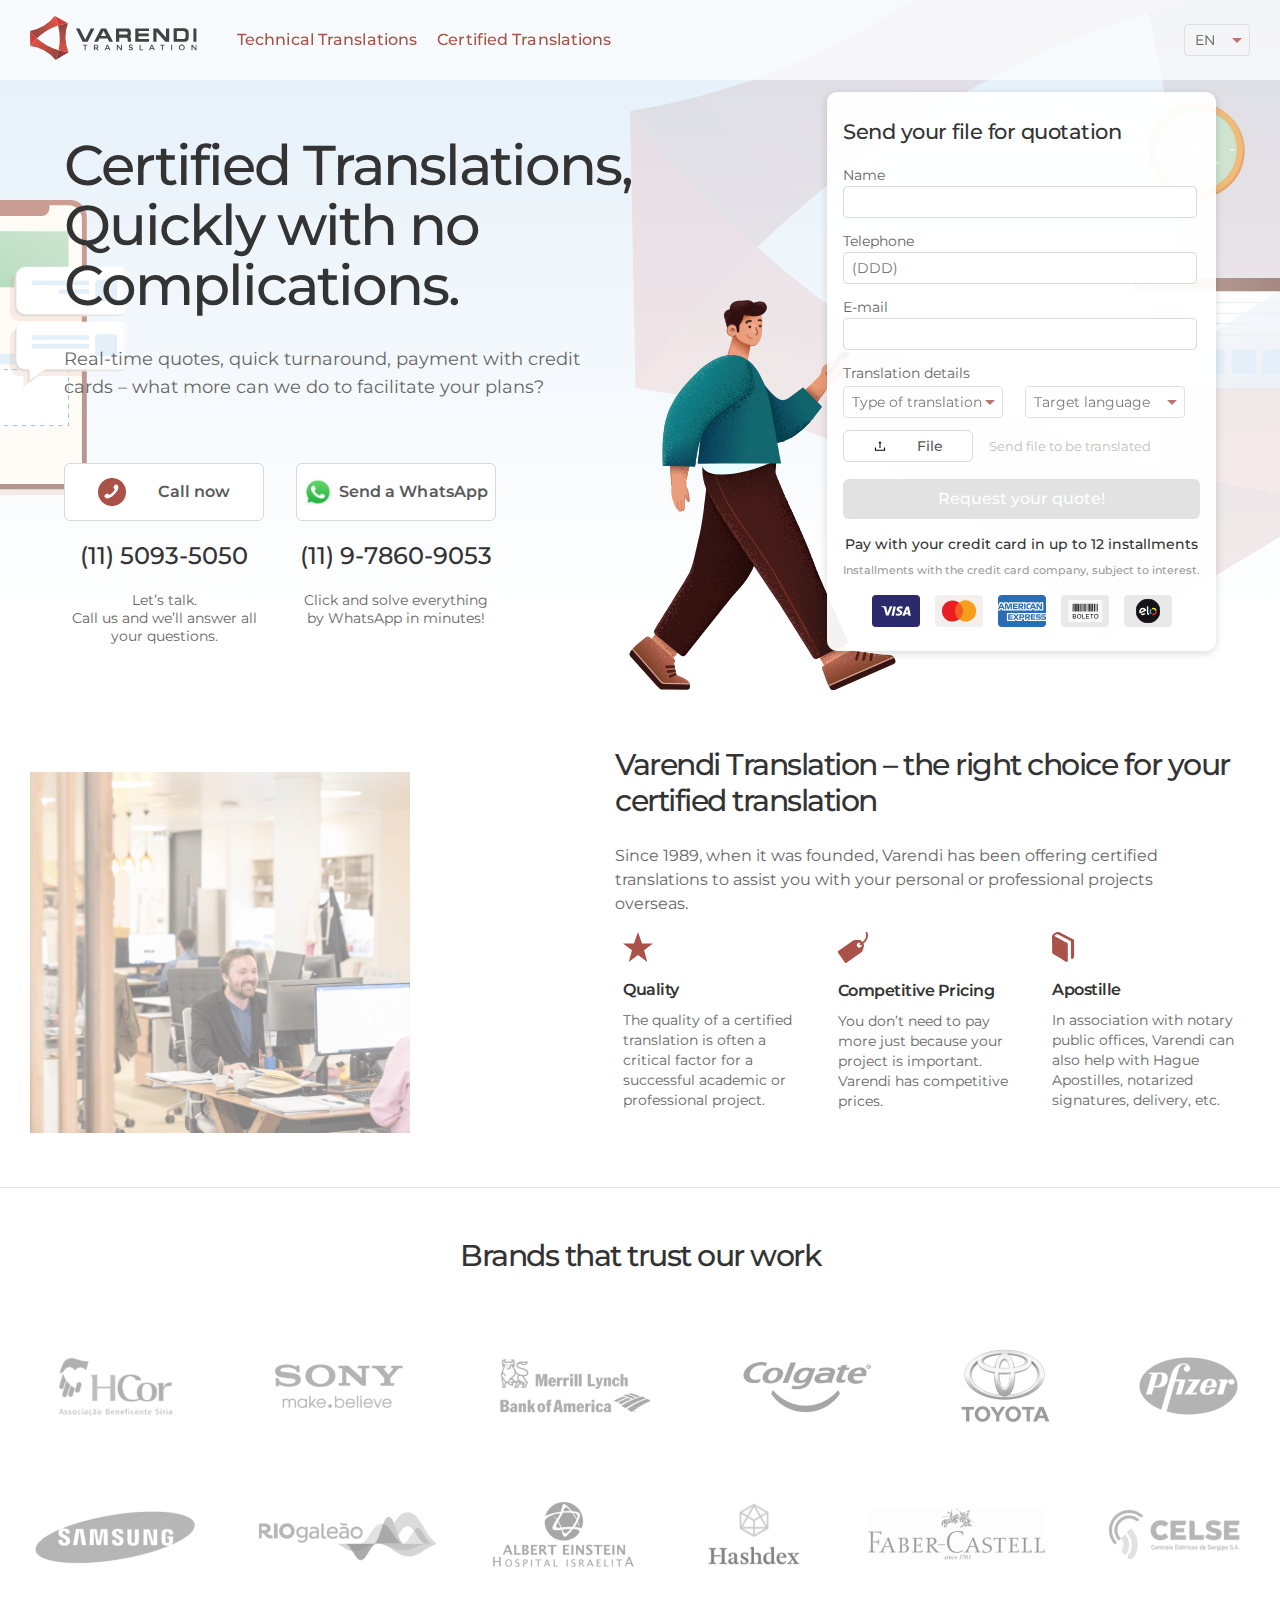
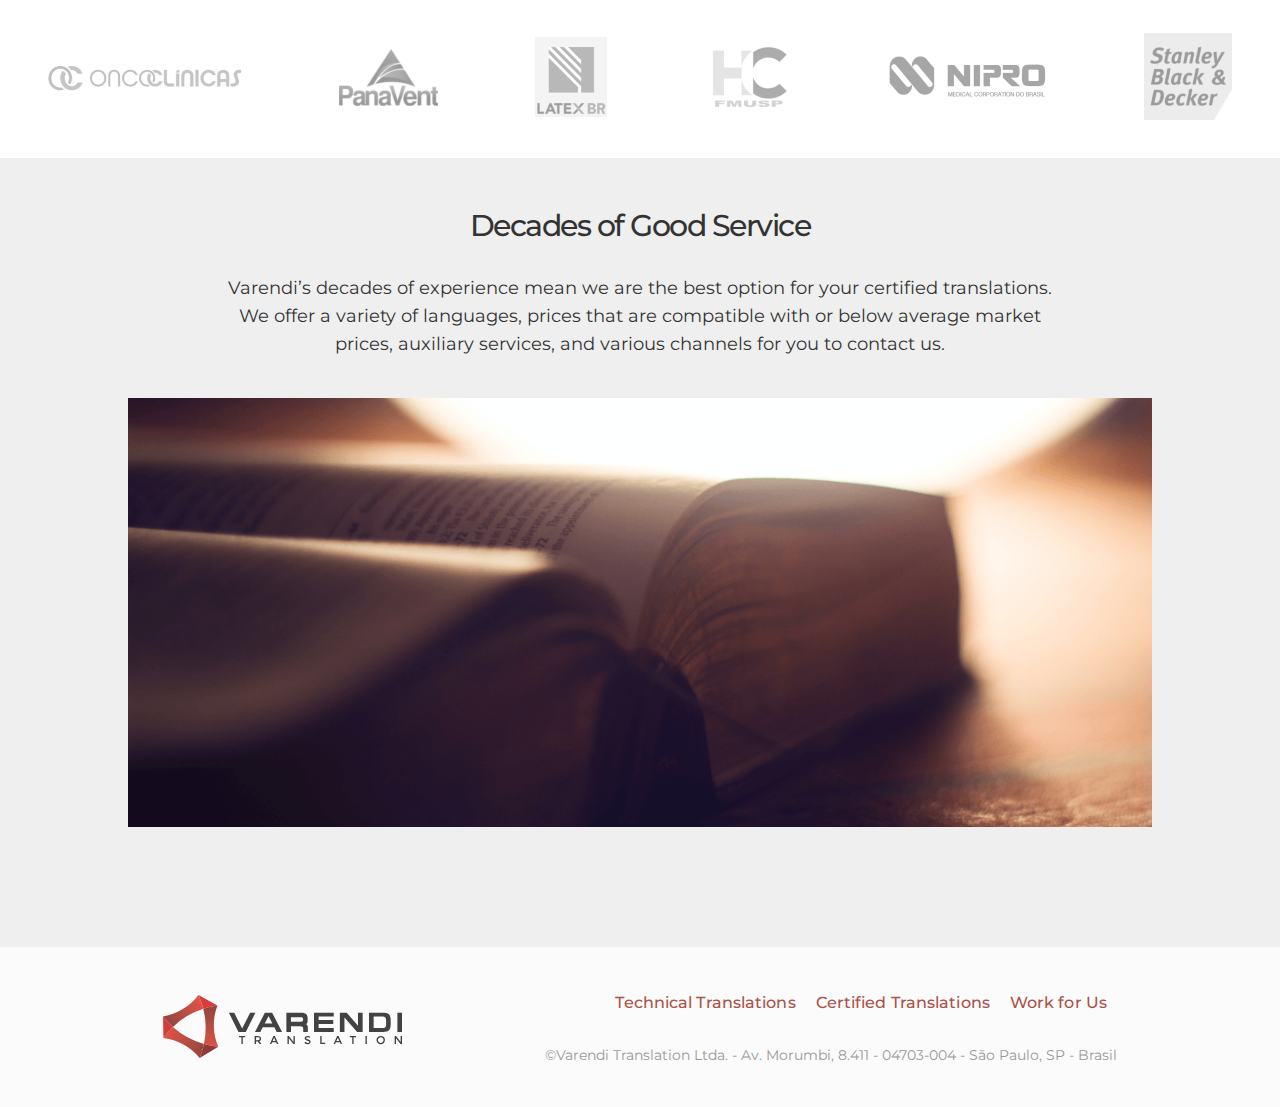
==== commit fea540e0: "tec/jur-en: Alterando CSS" ====
--- a/sworn-translation/index.html
+++ b/sworn-translation/index.html
@@ -225,7 +225,7 @@
                     display: block;
                     margin-top: 50px;
                     max-width: 50%;
-                    padding: 0 30px
+                    padding: 30px 30px
             }
     
             .highlight--wrapper-img img {
@@ -1401,7 +1401,51 @@
                             display: none
                     }
             }
-    
+            
+            .contactbox--wrapper-US {
+            max-width: 430px;
+            margin-left: 5px;
+        }
+
+        .contactbox--wrapper-cta-US {
+            display: flex;
+            justify-content: space-evenly;
+            align-items: center;
+            background: #fff;
+            border: 1px solid #d9d9d9;
+            box-sizing: border-box;
+            border-radius: 6px
+        }
+
+        .contactbox--wrapper-cta-US img {
+            width: 28px;
+            height: 28px
+        }
+
+        .contactbox--wrapper-cta-US p {
+            padding-inline: 10px;
+            font-weight: 600;
+            font-size: 16px;
+            line-height: 24px;
+            display: flex;
+            align-items: center;
+            letter-spacing: .1px;
+            color: #595959
+        }
+
+        .main--contactbox-wrapper-US {
+            display: flex;
+            padding-top: 10px;
+        }
+
+        .contactbox--grid {
+            padding-left: 10px;
+            display: flex;
+            align-items: center;
+            gap: 10px;
+            flex-direction: row-reverse;
+            white-space: nowrap;
+        }
             </style>        <meta name="generator" content="Gatsby 2.31.1">
         <title data-react-helmet="true">Varendi Translation - Certified Translations</title>
         <meta data-react-helmet="true" name="description" content="Have Varendi do your Certified Translation. Sworn Translators who meet your needs quickly and efficiently. Online service, with no red tape!">
